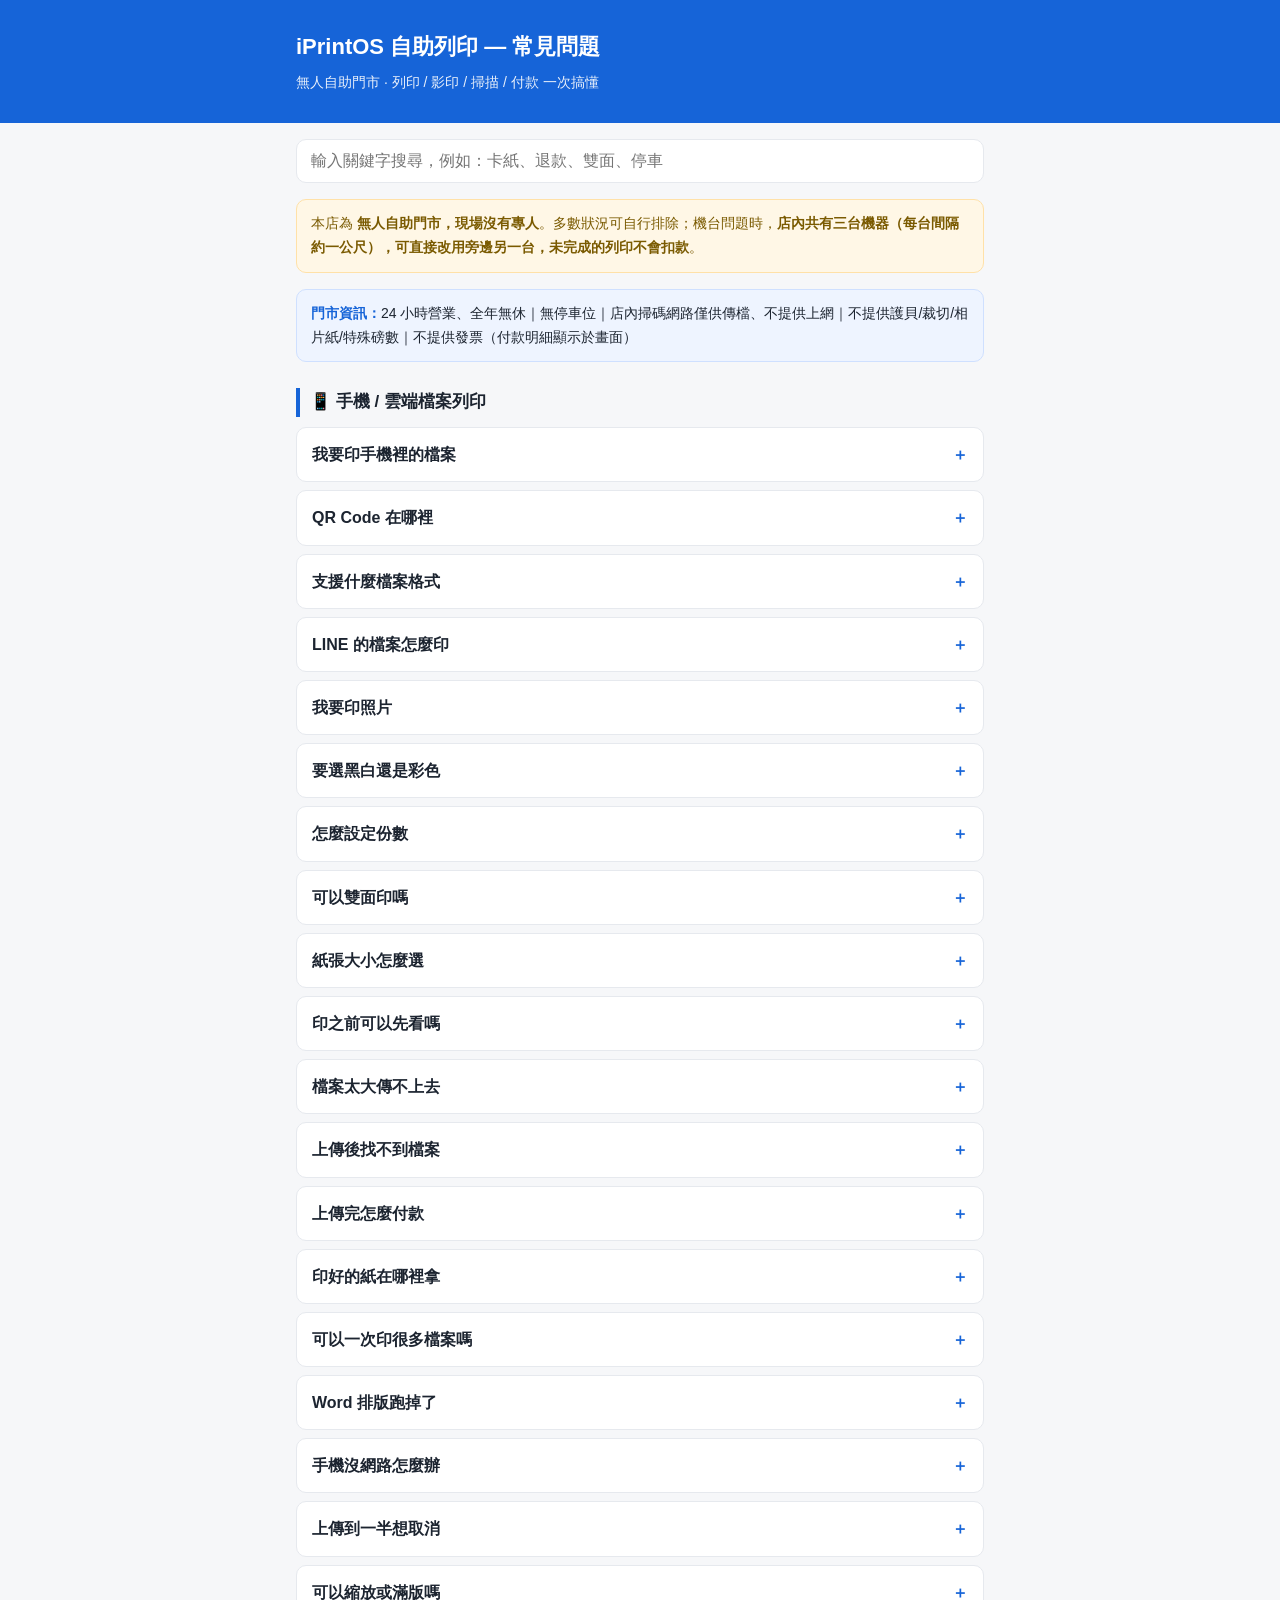
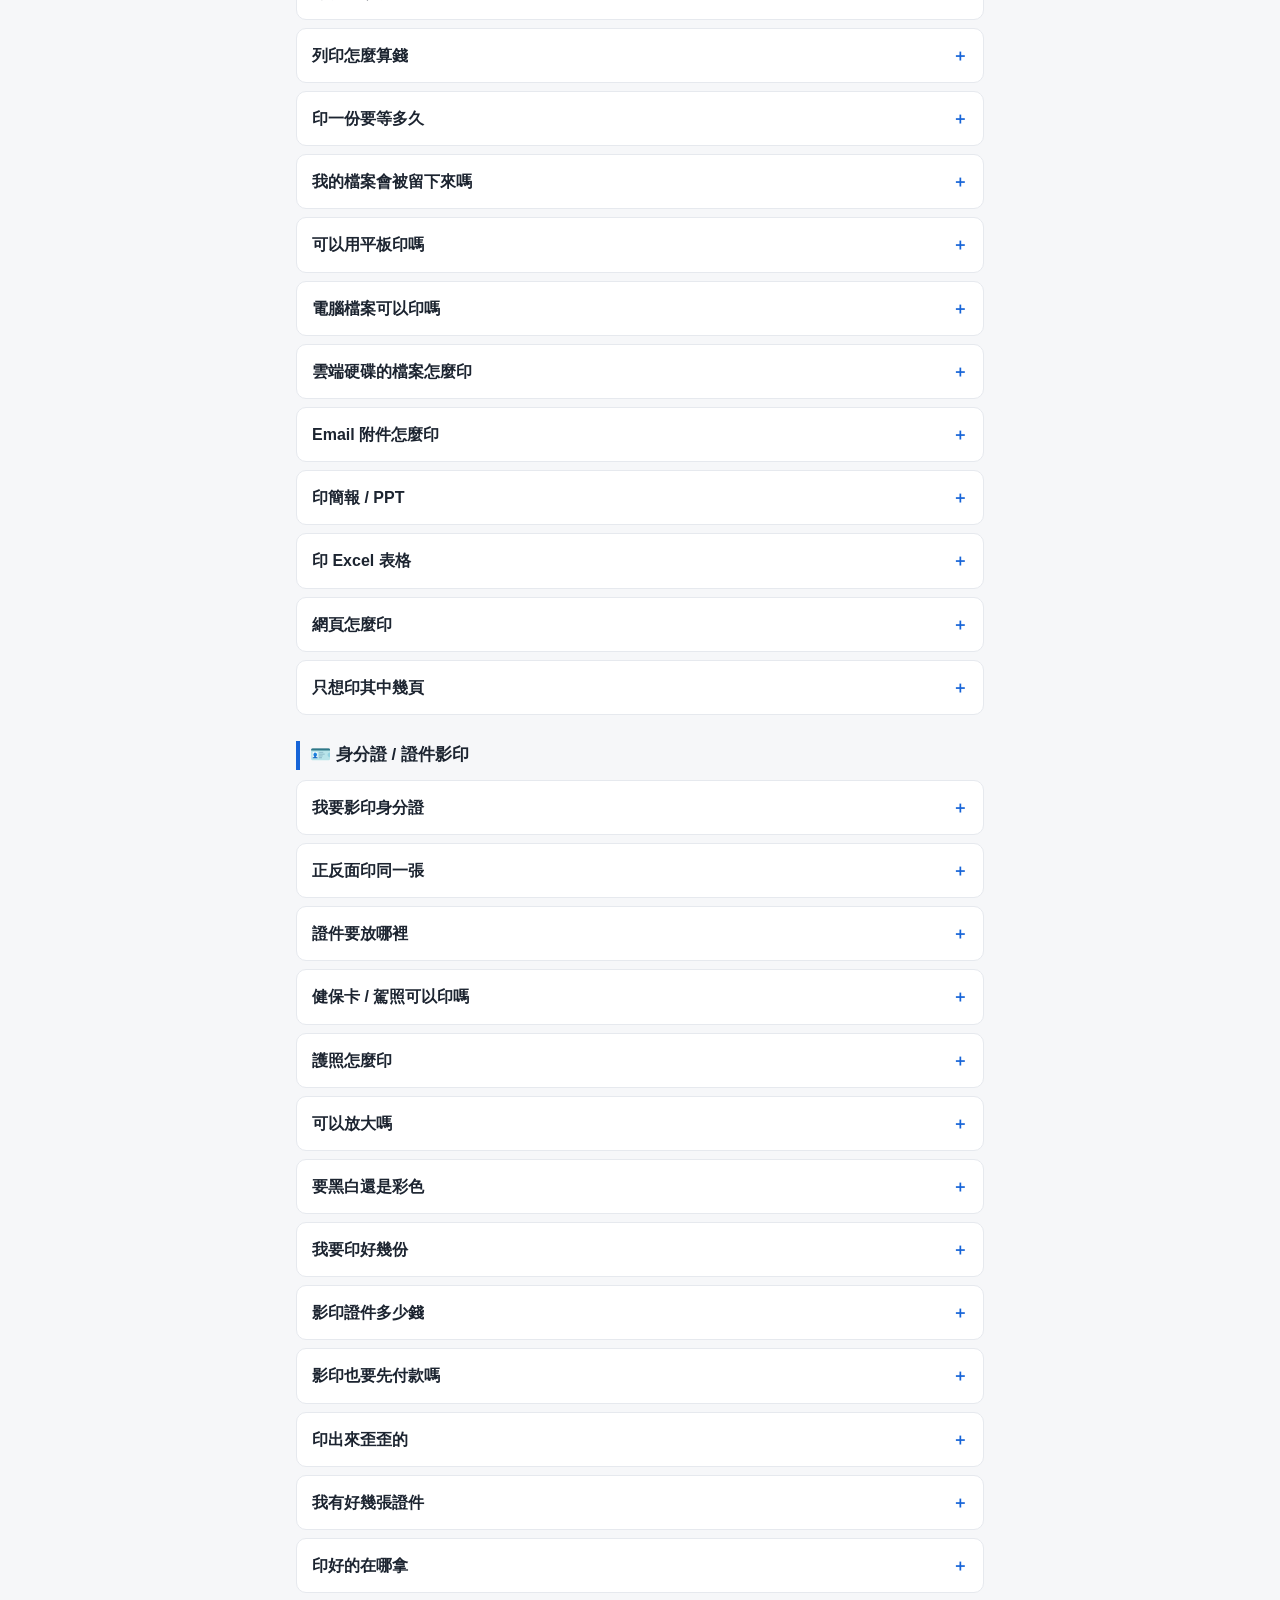
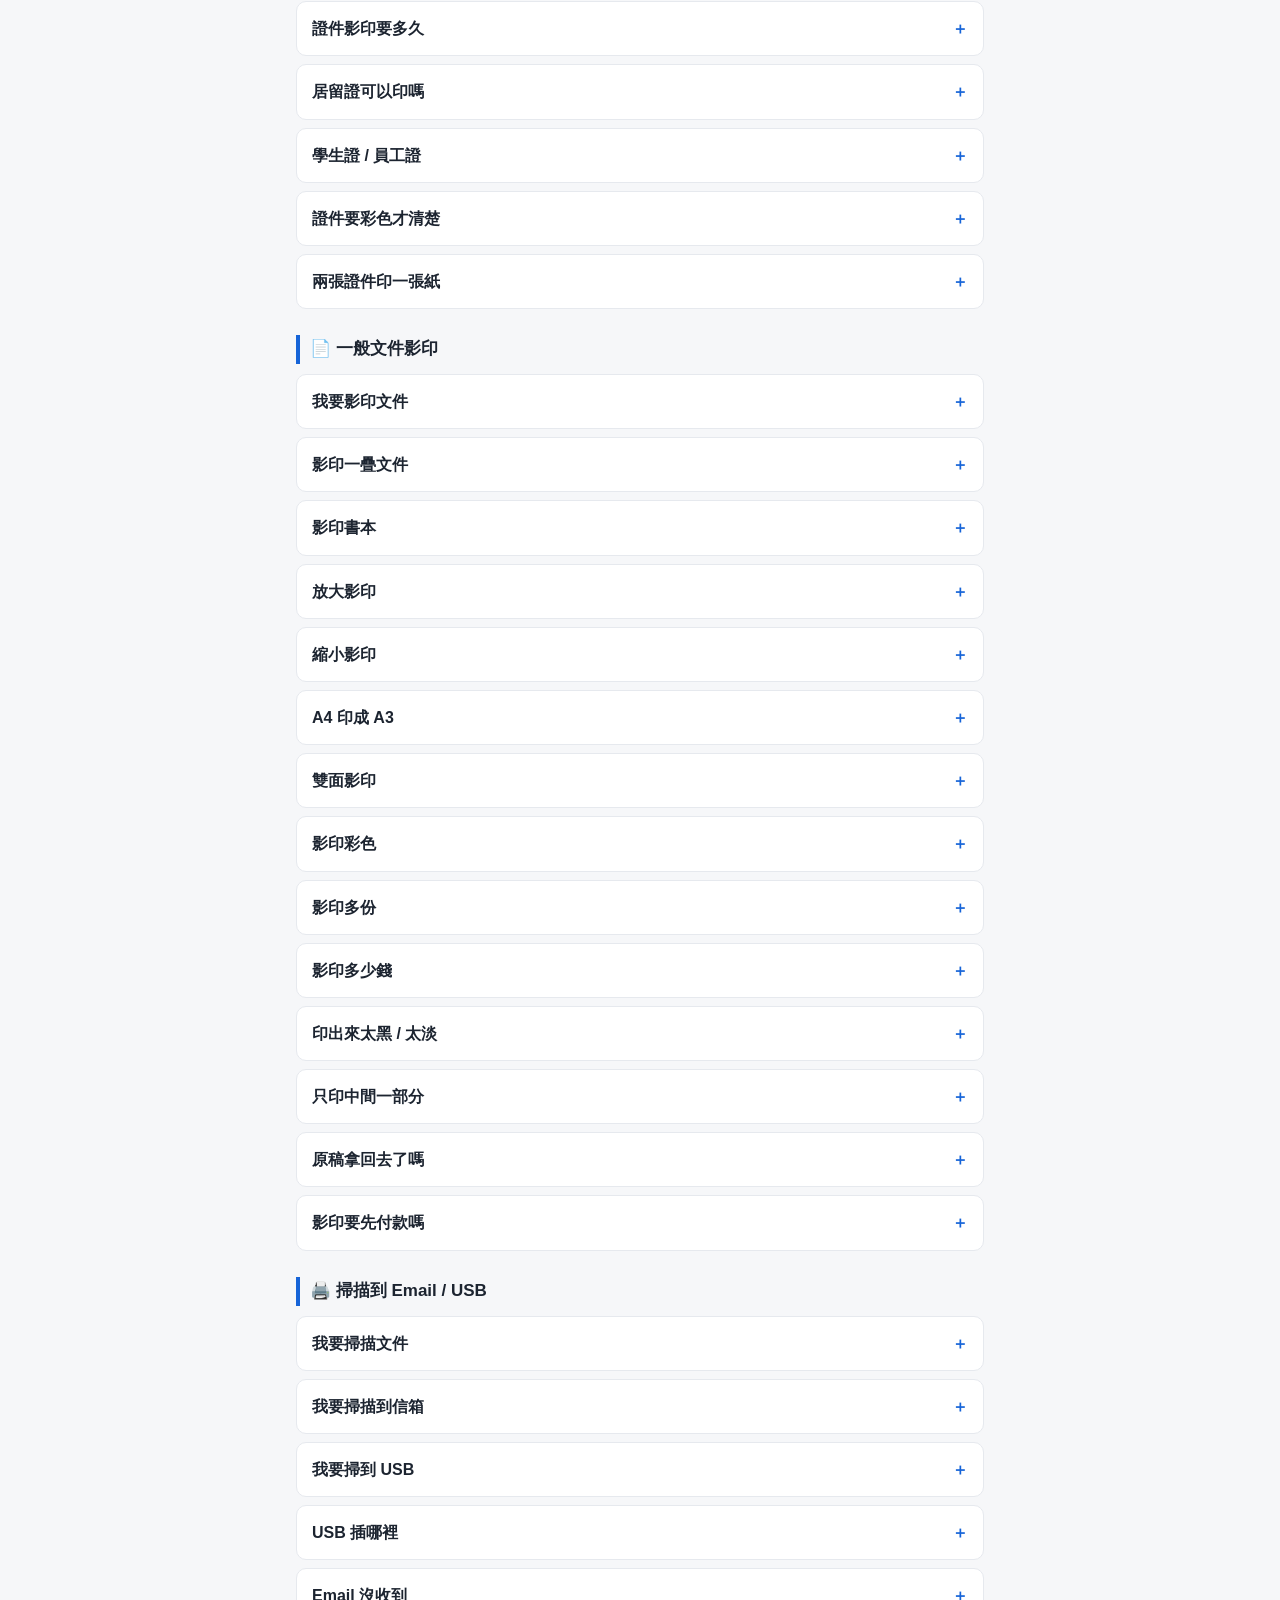
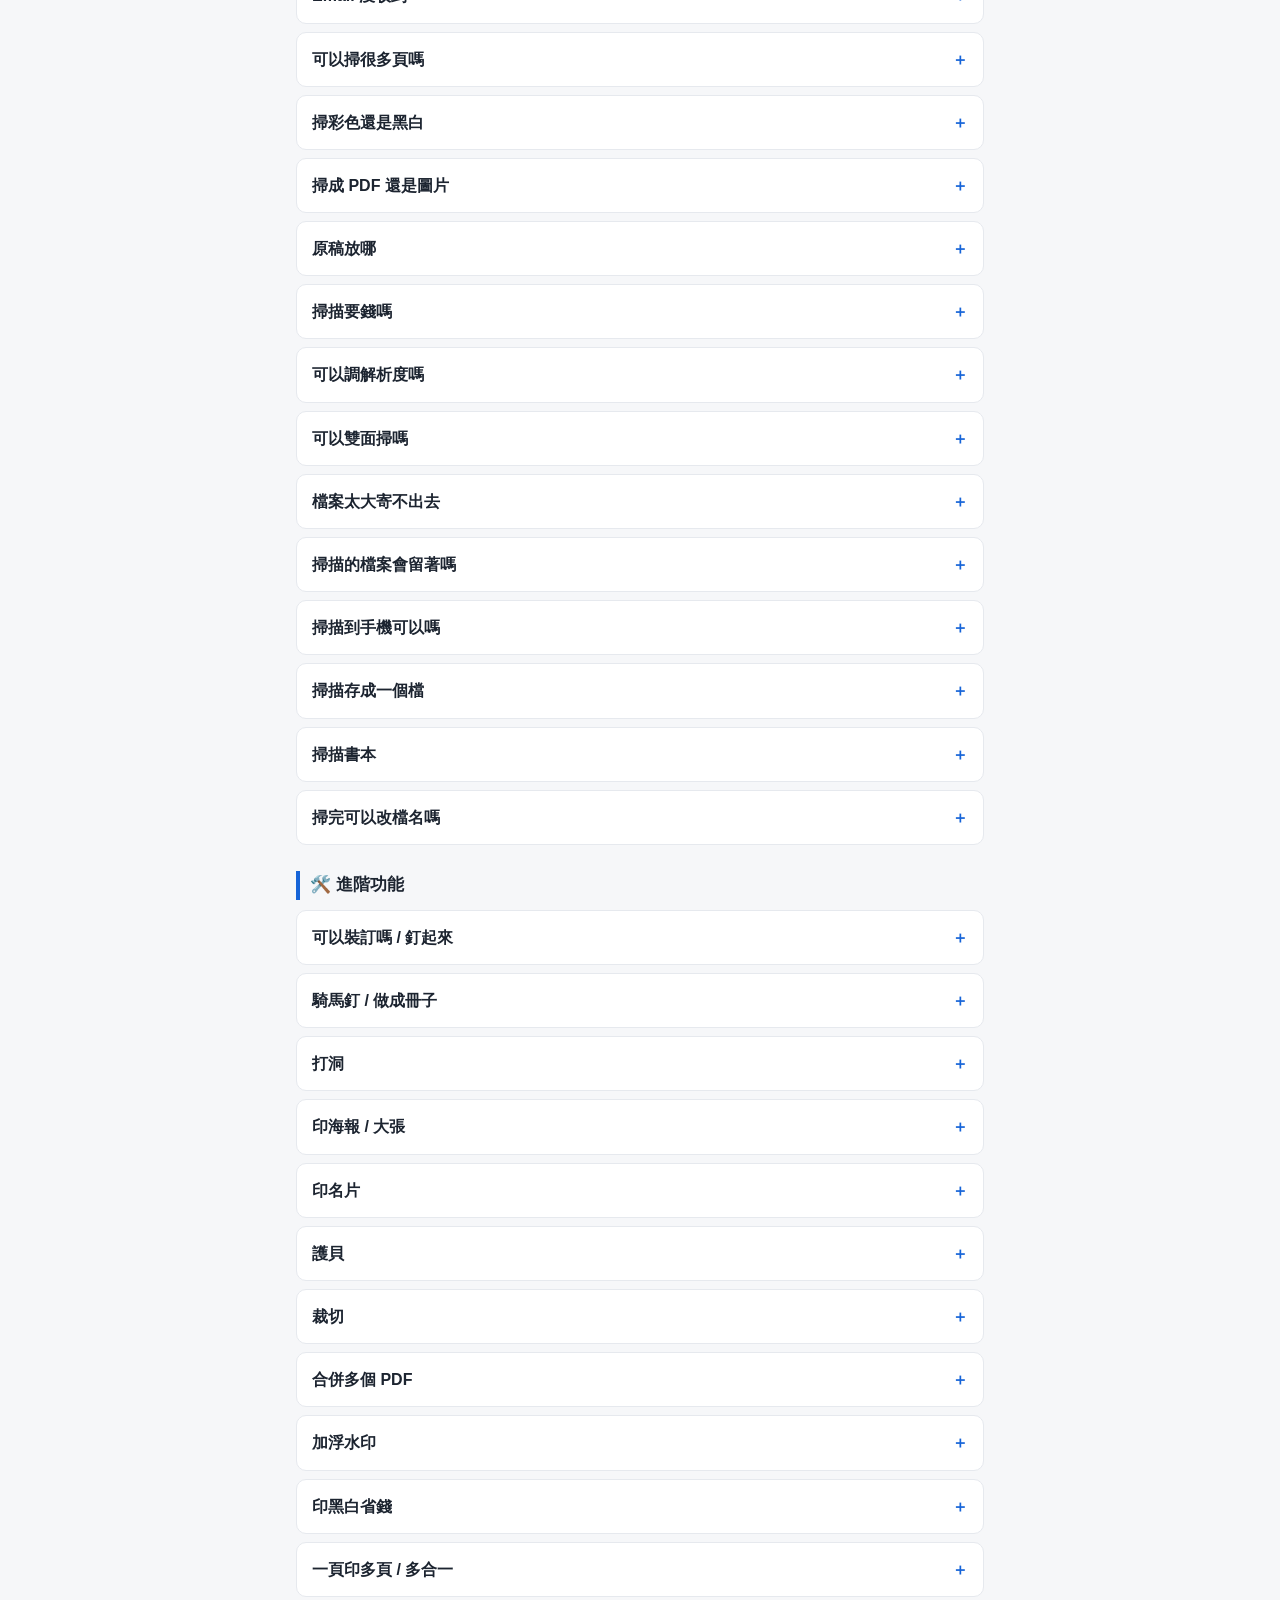
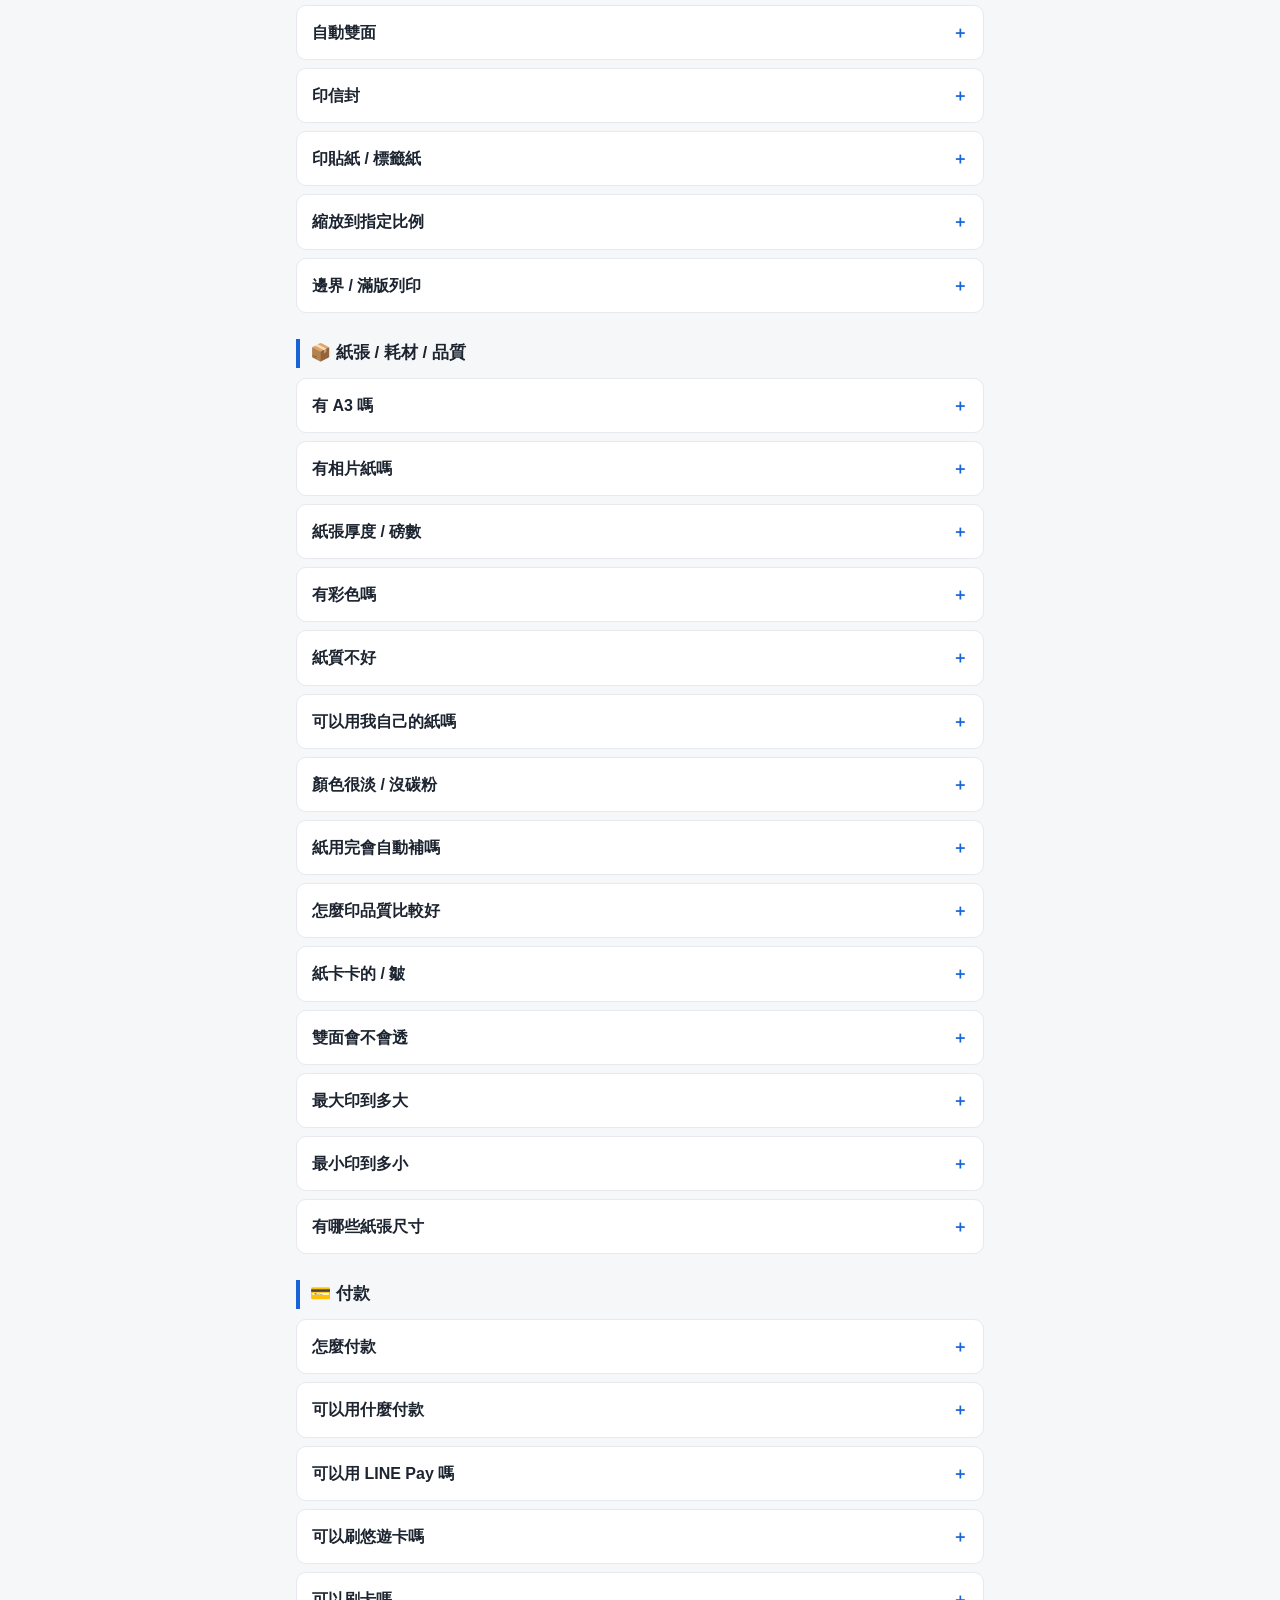
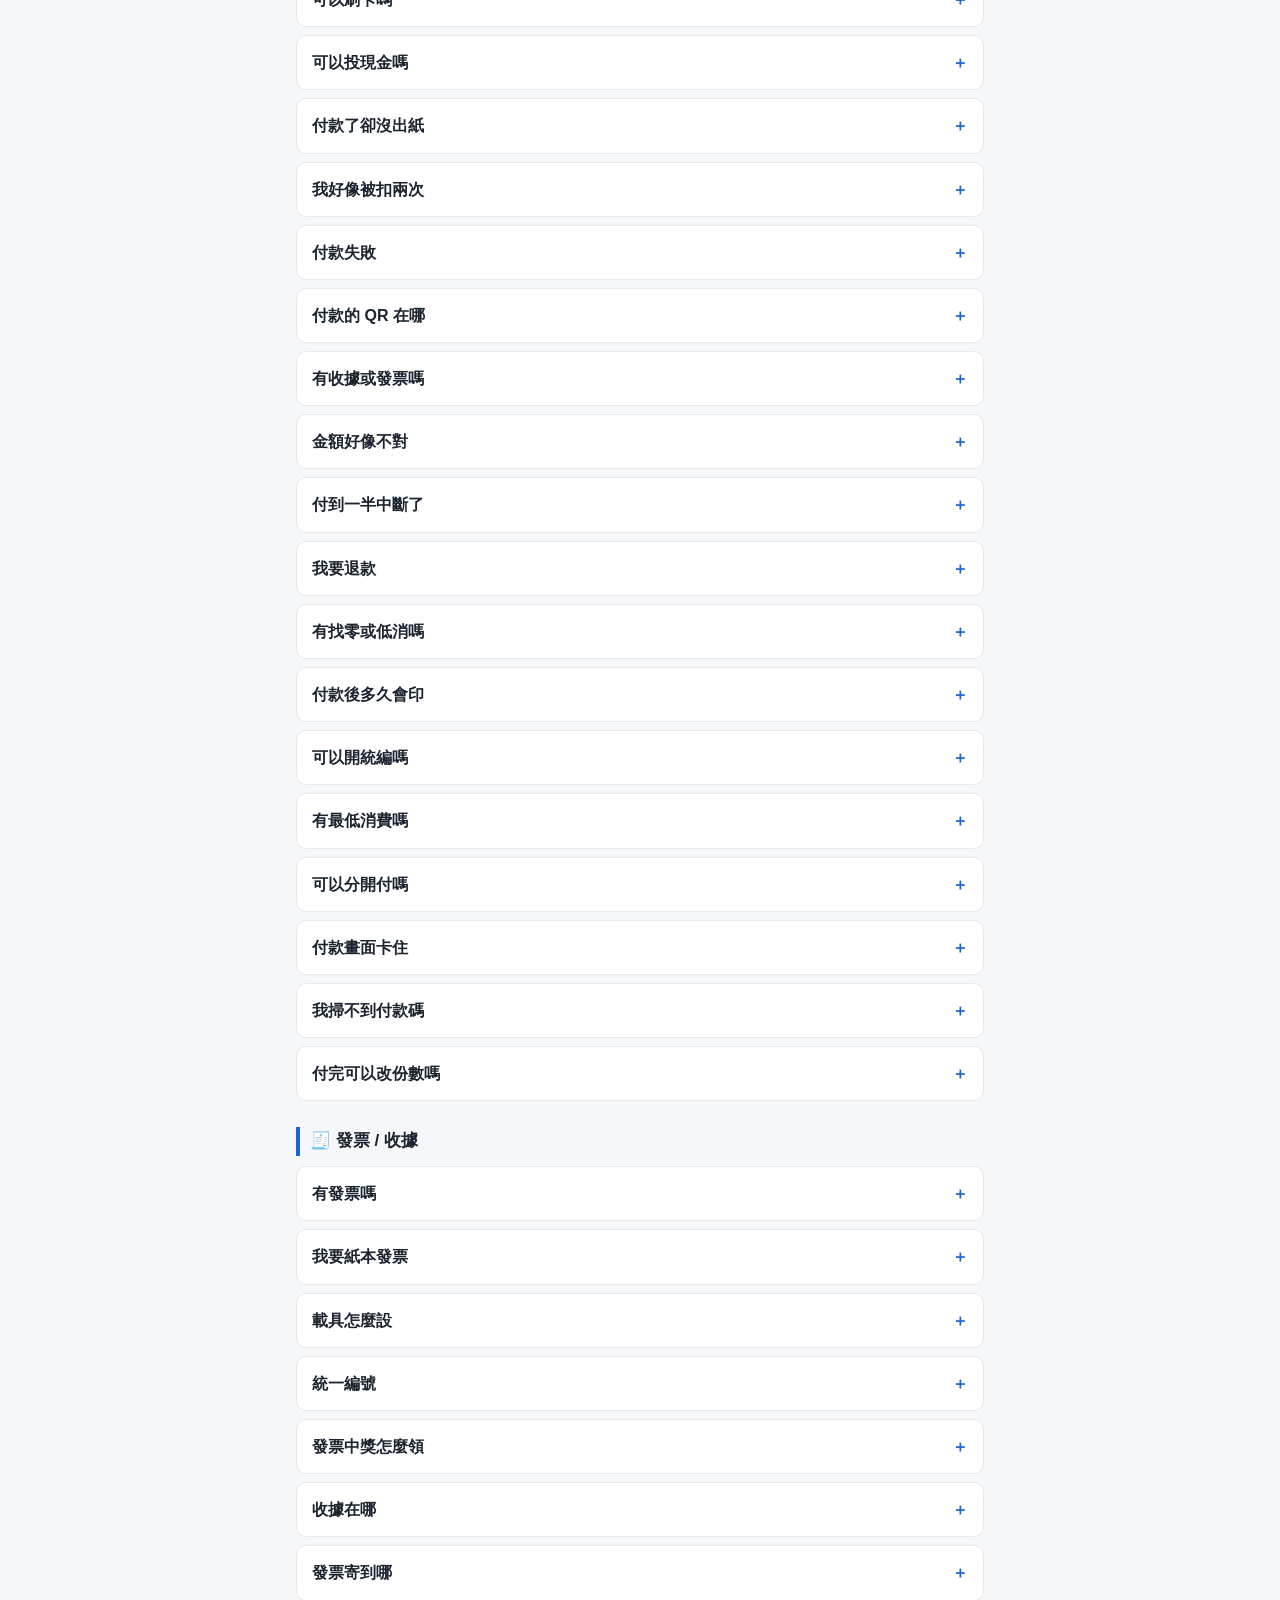
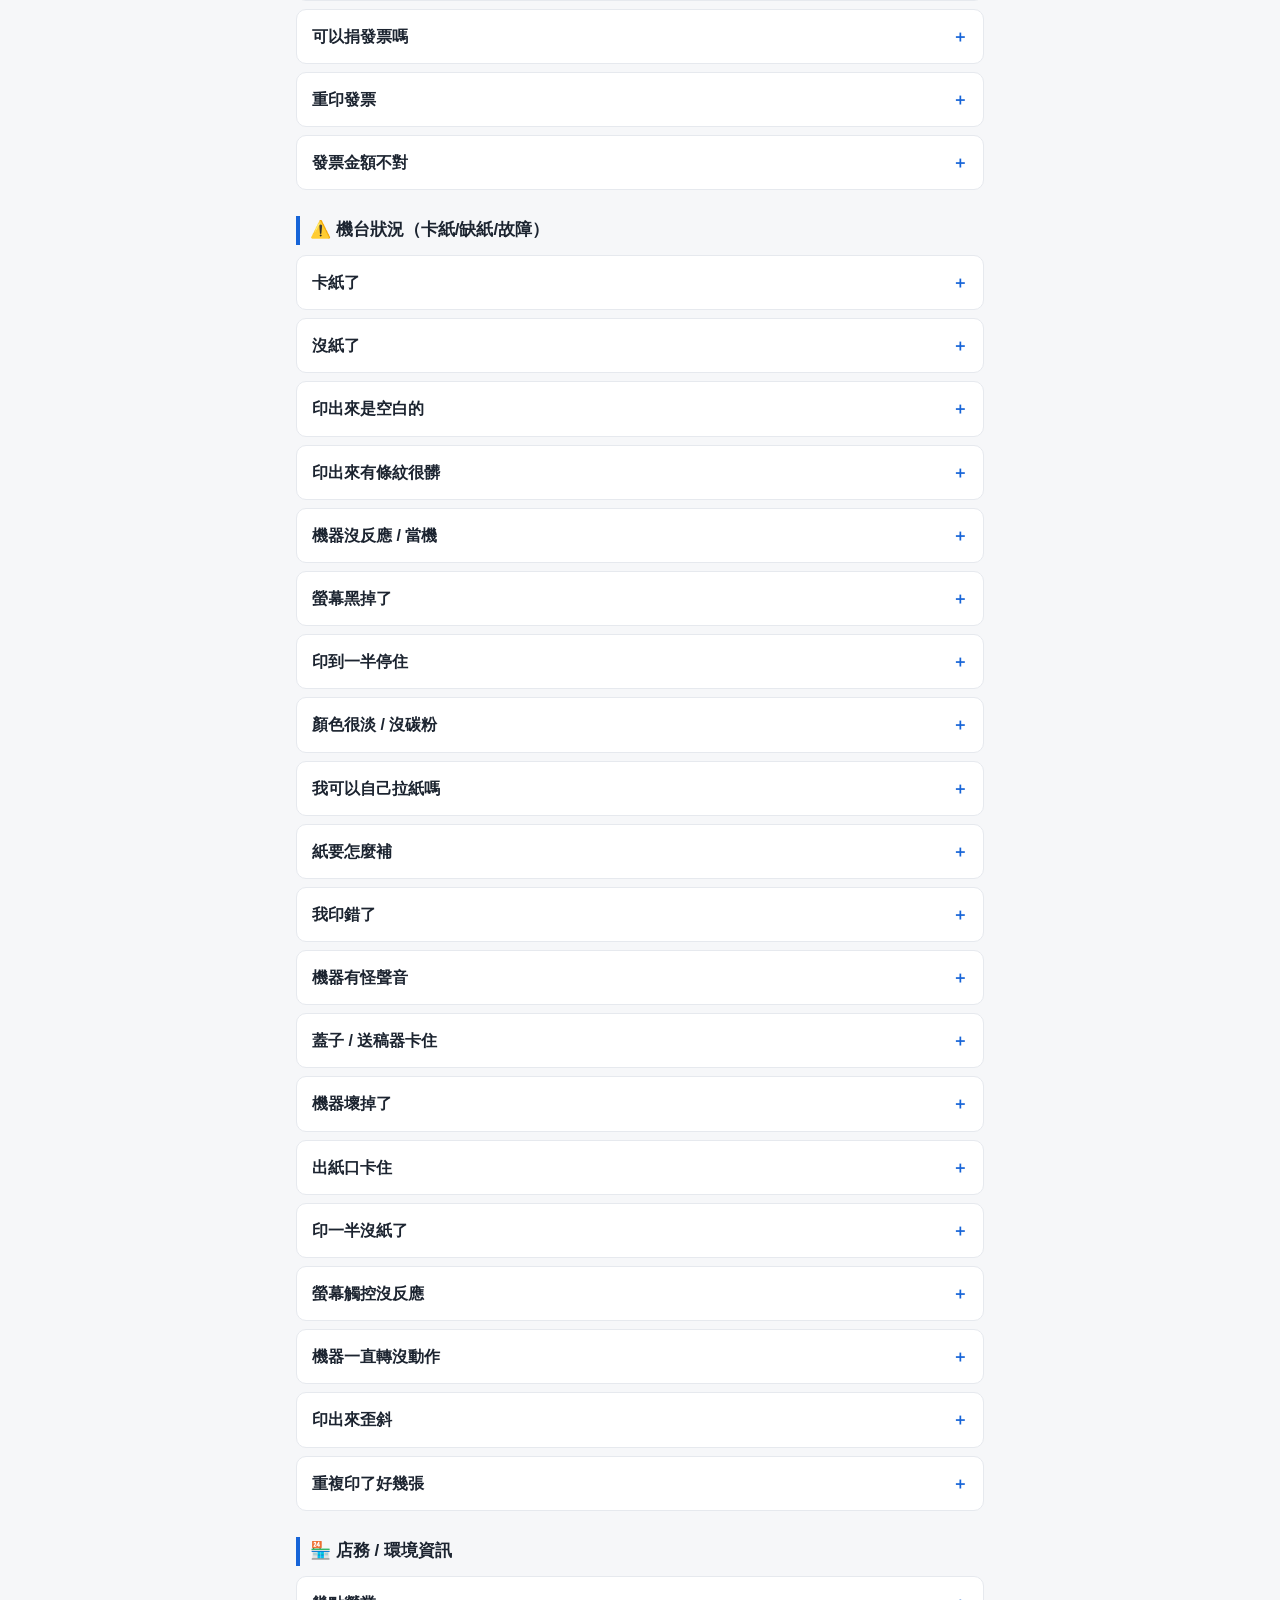
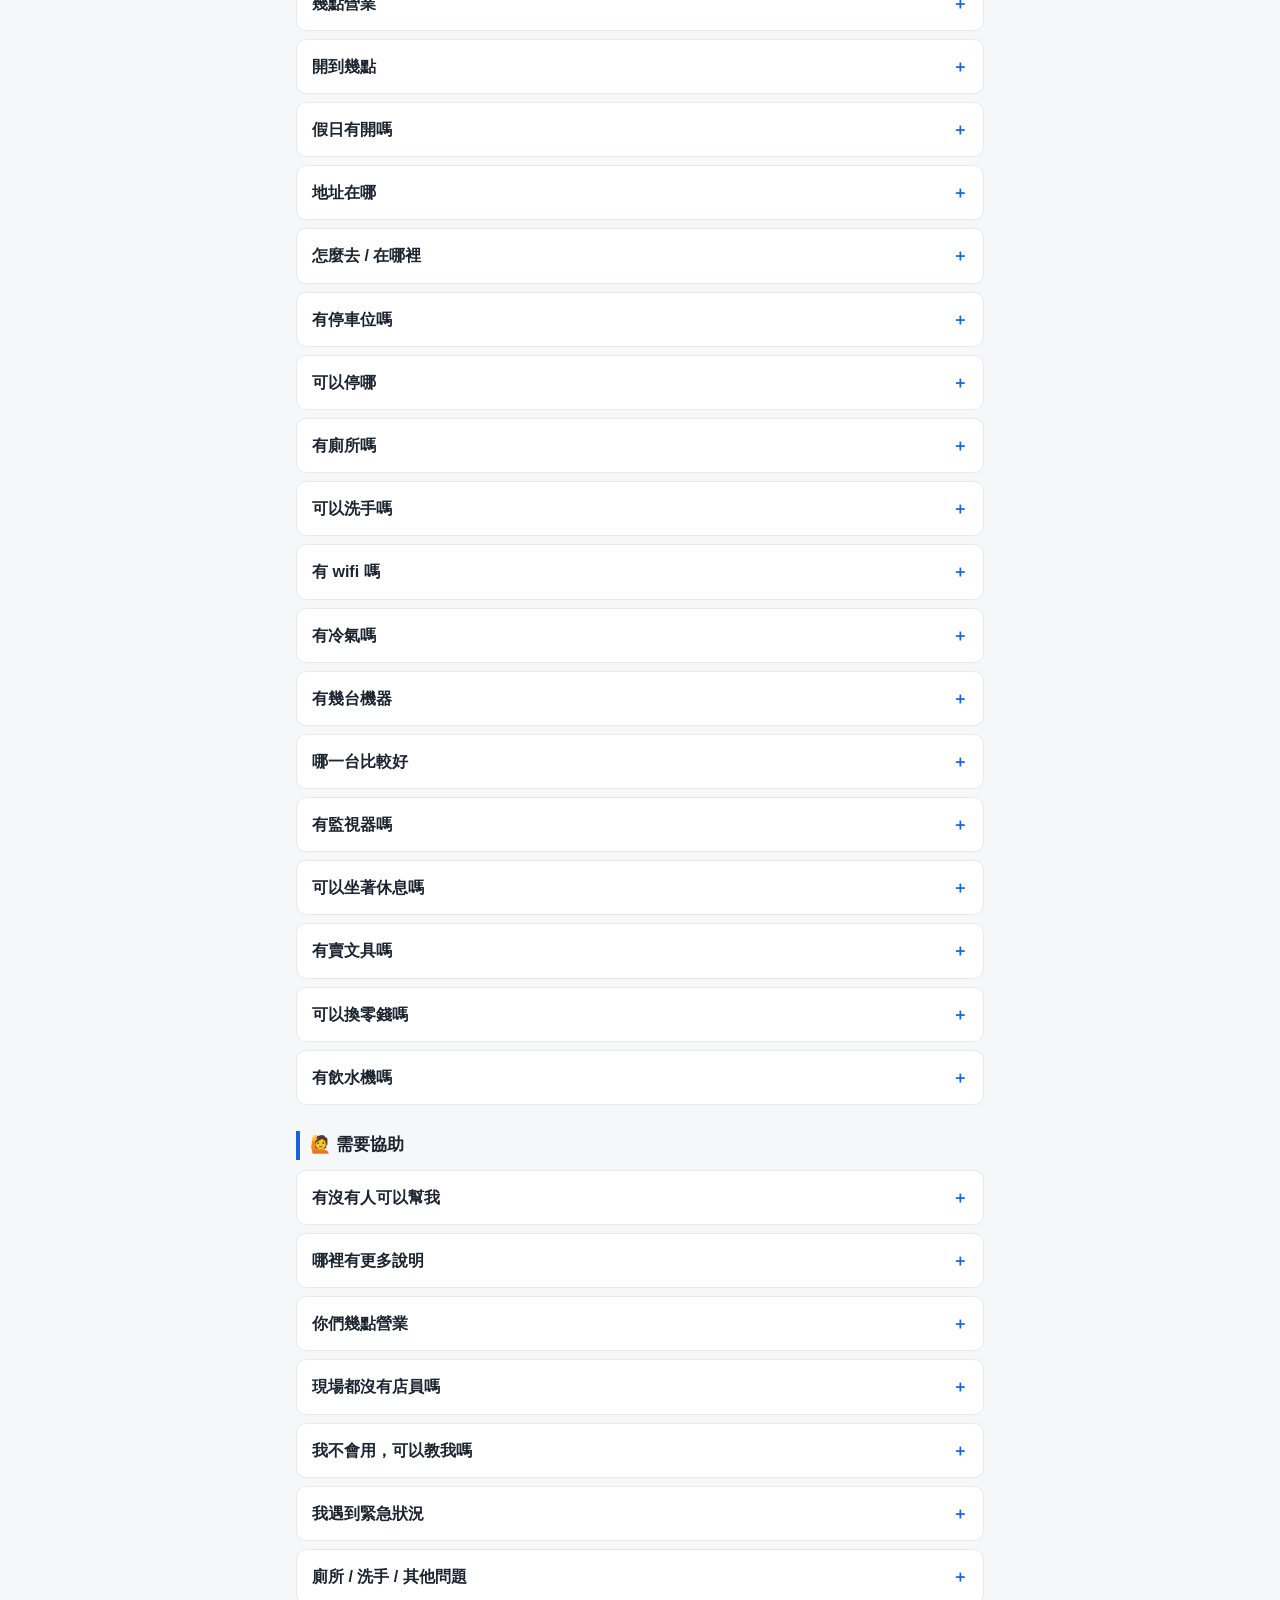
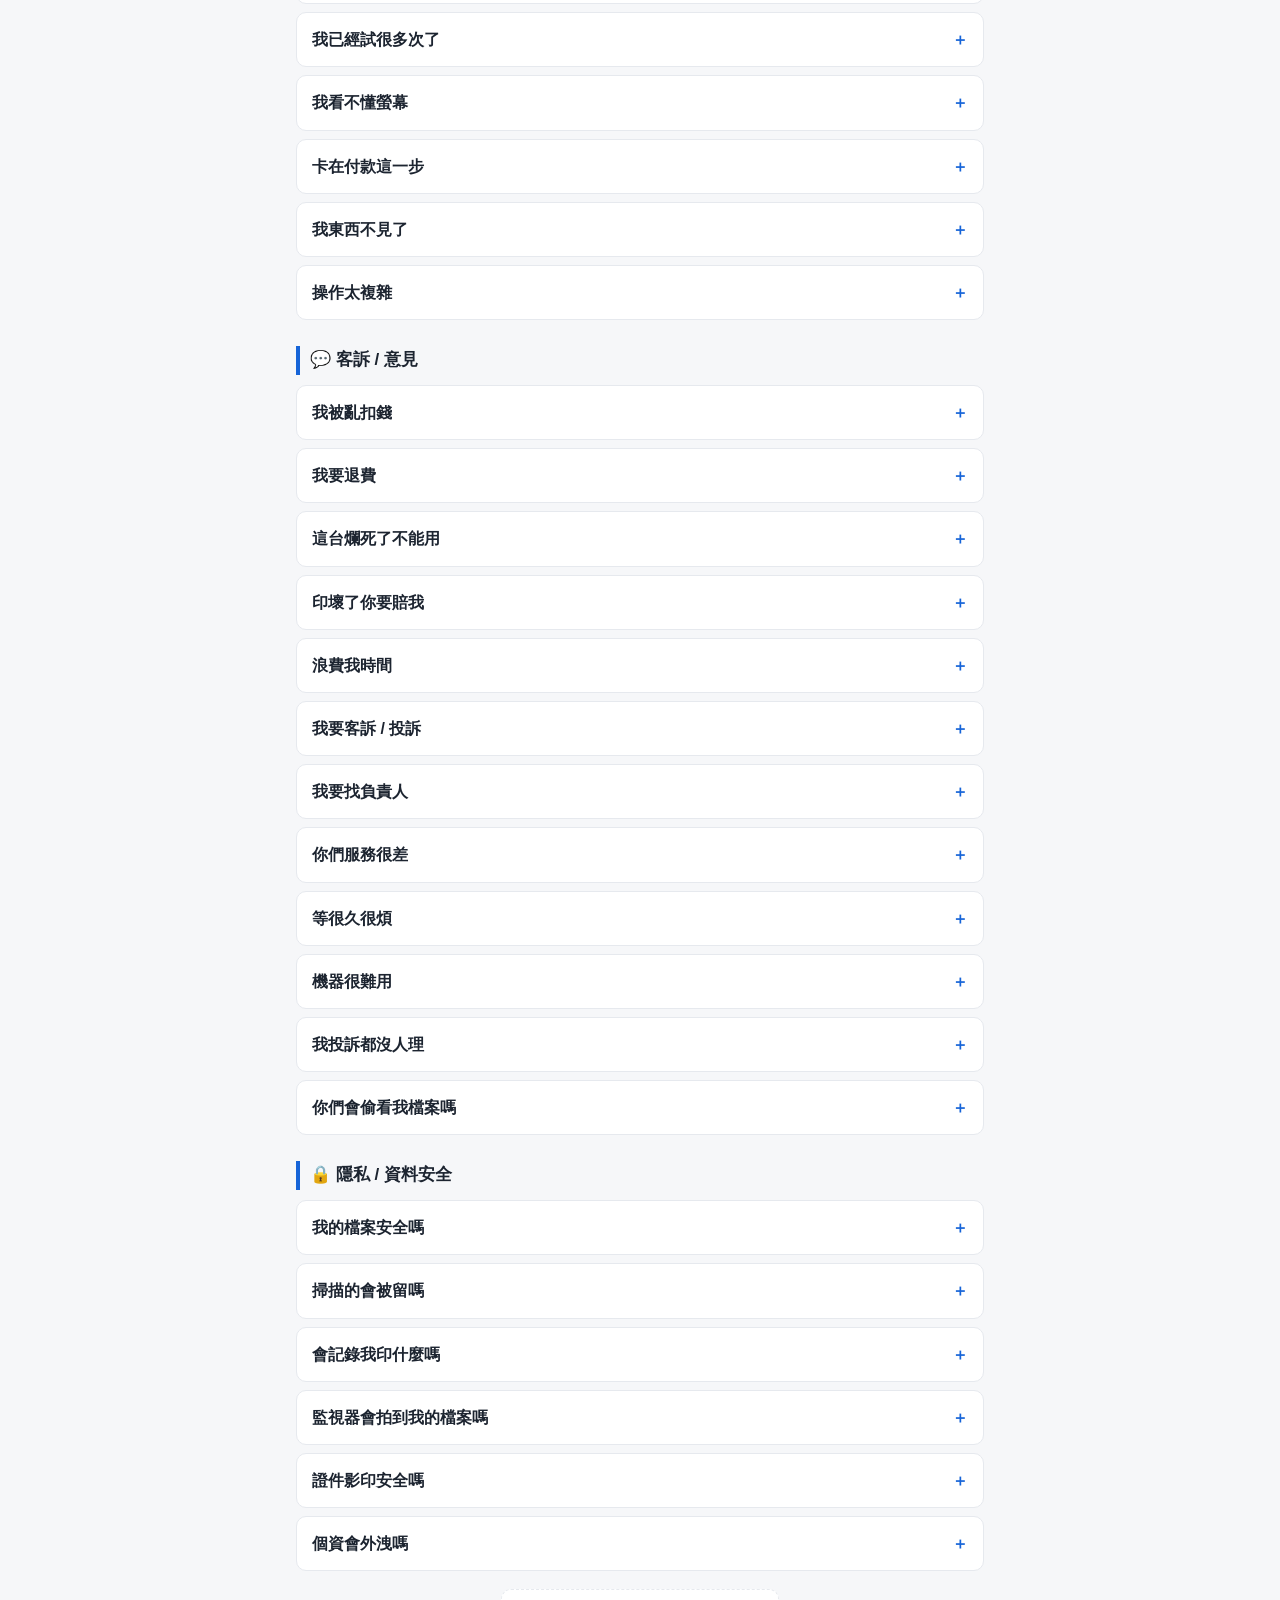
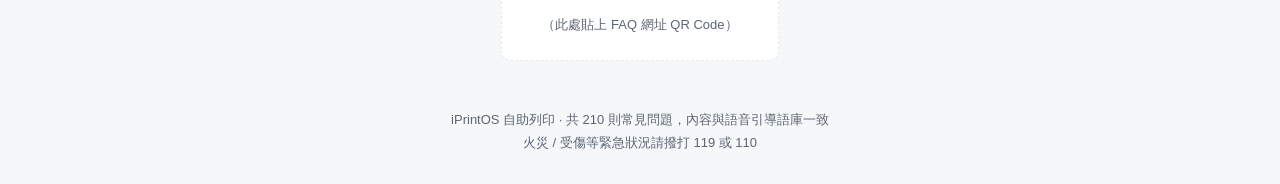
==== docs/faq.html @ fbb06ee3 "docs: 寫入確認門市事實 + 用230句語庫重生FAQ(210則) 確認事實寫入語庫並反映於FAQ： - 營業時間：24小時、全年無休 - 停車：無停車位 - 店內WiFi：掃碼僅供傳檔到事務機，" ====
<!DOCTYPE html>
<html lang="zh-Hant">
<head>
<meta charset="utf-8">
<meta name="viewport" content="width=device-width, initial-scale=1">
<title>iPrintOS 自助列印 常見問題 FAQ</title>
<style>
  :root{--bg:#f6f7f9;--card:#fff;--ink:#1c2430;--sub:#5b6675;--brand:#1664d8;--line:#e6e9ee}
  *{box-sizing:border-box}
  body{margin:0;font-family:-apple-system,"PingFang TC","Noto Sans TC","Microsoft JhengHei",sans-serif;background:var(--bg);color:var(--ink);line-height:1.7;-webkit-text-size-adjust:100%}
  header{background:var(--brand);color:#fff;padding:28px 20px}
  .wrap{max-width:720px;margin:0 auto;padding:0 16px}
  header h1{margin:0 0 6px;font-size:22px}
  header p{margin:0;opacity:.9;font-size:14px}
  .search{margin:16px 0 8px}
  .search input{width:100%;padding:12px 14px;border:1px solid var(--line);border-radius:10px;font-size:16px}
  .note{background:#fff7e6;border:1px solid #ffe1a8;border-radius:10px;padding:12px 14px;margin:16px 0;font-size:14px;color:#7a5a00}
  .facts{background:#eef4ff;border:1px solid #cfe0ff;border-radius:10px;padding:12px 14px;margin:12px 0;font-size:14px}
  .facts b{color:var(--brand)}
  h2{font-size:17px;margin:26px 0 10px;padding-left:10px;border-left:4px solid var(--brand)}
  details{background:var(--card);border:1px solid var(--line);border-radius:10px;margin:8px 0;overflow:hidden}
  summary{cursor:pointer;padding:13px 15px;font-weight:600;list-style:none;display:flex;justify-content:space-between;gap:10px}
  summary::-webkit-details-marker{display:none}
  summary::after{content:"＋";color:var(--brand);font-weight:700}
  details[open] summary::after{content:"－"}
  .ans{padding:0 15px 14px;color:var(--sub);font-size:15px}
  footer{color:var(--sub);font-size:13px;text-align:center;padding:30px 16px}
  .qr{text-align:center;margin:18px 0}
  .qr .box{display:inline-block;border:1px dashed var(--line);border-radius:10px;padding:24px 40px;color:var(--sub);font-size:13px;background:#fff}
  mark{background:#fff3b0}
</style>
</head>
<body>
<header><div class="wrap">
  <h1>iPrintOS 自助列印 — 常見問題</h1>
  <p>無人自助門市 · 列印 / 影印 / 掃描 / 付款 一次搞懂</p>
</div></header>

<div class="wrap">

  <div class="search"><input id="q" type="search" placeholder="輸入關鍵字搜尋，例如：卡紙、退款、雙面、停車" oninput="filterFAQ()"></div>

  <div class="note">本店為 <b>無人自助門市，現場沒有專人</b>。多數狀況可自行排除；機台問題時，<b>店內共有三台機器（每台間隔約一公尺），可直接改用旁邊另一台，未完成的列印不會扣款</b>。</div>

  <div class="facts">
    <b>門市資訊：</b>24 小時營業、全年無休｜無停車位｜店內掃碼網路僅供傳檔、不提供上網｜不提供護貝/裁切/相片紙/特殊磅數｜不提供發票（付款明細顯示於畫面）
  </div>

  <h2>📱 手機 / 雲端檔案列印</h2>
  <details><summary>我要印手機裡的檔案</summary><div class="ans">好的，請拿手機掃描機台上的 QR Code，就能上傳檔案列印。</div></details>
  <details><summary>QR Code 在哪裡</summary><div class="ans">QR Code 在機台螢幕或機身貼紙上，掃描後手機會打開上傳頁面。</div></details>
  <details><summary>支援什麼檔案格式</summary><div class="ans">支援 PDF、Word、以及 JPG、PNG 圖片，建議先轉成 PDF 最穩定。</div></details>
  <details><summary>LINE 的檔案怎麼印</summary><div class="ans">先在 LINE 把檔案存到手機，再掃 QR Code 從上傳頁選那個檔案。</div></details>
  <details><summary>我要印照片</summary><div class="ans">掃 QR Code 後選照片上傳，可以選彩色和尺寸再確認列印。</div></details>
  <details><summary>要選黑白還是彩色</summary><div class="ans">上傳後在手機頁面可切換黑白或彩色，彩色費用較高。</div></details>
  <details><summary>怎麼設定份數</summary><div class="ans">在手機預覽頁面可調整份數，確認後再付款。</div></details>
  <details><summary>可以雙面印嗎</summary><div class="ans">可以，在手機設定頁面選「雙面列印」即可。</div></details>
  <details><summary>紙張大小怎麼選</summary><div class="ans">可選 A4 或 A3，在手機頁面的紙張設定切換。</div></details>
  <details><summary>印之前可以先看嗎</summary><div class="ans">可以，付款前手機會顯示預覽，確認沒問題再付款。</div></details>
  <details><summary>檔案太大傳不上去</summary><div class="ans">檔案較大請稍等上傳完成，或先壓縮、分次上傳。</div></details>
  <details><summary>上傳後找不到檔案</summary><div class="ans">請確認上傳完成的提示，沒有的話重新掃 QR Code 再上傳一次。</div></details>
  <details><summary>上傳完怎麼付款</summary><div class="ans">確認預覽後點付款，依畫面用電子支付或掃碼完成即可。</div></details>
  <details><summary>印好的紙在哪裡拿</summary><div class="ans">付款完成後紙張會從出紙匣送出，請到出紙口拿取。</div></details>
  <details><summary>可以一次印很多檔案嗎</summary><div class="ans">可以，上傳頁面能加入多個檔案，會一起計算份數與價格。</div></details>
  <details><summary>Word 排版跑掉了</summary><div class="ans">Word 轉檔有時會位移，建議先轉成 PDF 再上傳最準確。</div></details>
  <details><summary>手機沒網路怎麼辦</summary><div class="ans">掃機台 QR Code 上傳檔案時會自動連線傳檔，不需另外上網；其他用途請用手機行動網路。</div></details>
  <details><summary>上傳到一半想取消</summary><div class="ans">直接關閉手機頁面即可取消，未付款不會列印也不會收費。</div></details>
  <details><summary>可以縮放或滿版嗎</summary><div class="ans">在手機設定可選縮放或滿版列印，預覽會即時更新。</div></details>
  <details><summary>列印怎麼算錢</summary><div class="ans">系統會依頁數、黑白或彩色、紙張大小自動計價，付款前會顯示金額。</div></details>
  <details><summary>印一份要等多久</summary><div class="ans">付款後通常幾秒到十幾秒就會出紙，份數多會久一點。</div></details>
  <details><summary>我的檔案會被留下來嗎</summary><div class="ans">您的檔案只暫存在店內主機處理，列印後會自動清除，不會上傳雲端。</div></details>
  <details><summary>可以用平板印嗎</summary><div class="ans">可以，平板一樣掃 QR Code 上傳即可。</div></details>
  <details><summary>電腦檔案可以印嗎</summary><div class="ans">可以，把檔案傳到手機或用手機開雲端，再掃 QR Code 上傳。</div></details>
  <details><summary>雲端硬碟的檔案怎麼印</summary><div class="ans">先在手機開啟雲端把檔案下載，再掃 QR Code 上傳。</div></details>
  <details><summary>Email 附件怎麼印</summary><div class="ans">在手機把附件存下來，再掃 QR Code 從上傳頁選它。</div></details>
  <details><summary>印簡報 / PPT</summary><div class="ans">支援，建議先轉成 PDF 再上傳，排版最穩。</div></details>
  <details><summary>印 Excel 表格</summary><div class="ans">可以，建議先轉 PDF 並確認列印範圍再上傳。</div></details>
  <details><summary>網頁怎麼印</summary><div class="ans">在手機把網頁存成 PDF，再掃 QR Code 上傳。</div></details>
  <details><summary>只想印其中幾頁</summary><div class="ans">在手機預覽頁可選列印頁數範圍，再確認付款。</div></details>
  <h2>🪪 身分證 / 證件影印</h2>
  <details><summary>我要影印身分證</summary><div class="ans">請把證件放在玻璃面板上，蓋上蓋子，依畫面操作影印。</div></details>
  <details><summary>正反面印同一張</summary><div class="ans">可選「證件影印」模式，會把正反面合印在同一張紙上。</div></details>
  <details><summary>證件要放哪裡</summary><div class="ans">放在玻璃面板左上角對齊標示線，印好再翻面印背面。</div></details>
  <details><summary>健保卡 / 駕照可以印嗎</summary><div class="ans">可以，健保卡、駕照都用同樣的證件影印方式。</div></details>
  <details><summary>護照怎麼印</summary><div class="ans">護照翻到資料頁，平放在玻璃面板上影印即可。</div></details>
  <details><summary>可以放大嗎</summary><div class="ans">可以，在畫面選放大或縮小比例後再影印。</div></details>
  <details><summary>要黑白還是彩色</summary><div class="ans">證件可選黑白或彩色，彩色費用較高。</div></details>
  <details><summary>我要印好幾份</summary><div class="ans">在畫面設定份數後再確認影印。</div></details>
  <details><summary>影印證件多少錢</summary><div class="ans">系統會依黑白彩色與份數計價，畫面會顯示金額。</div></details>
  <details><summary>影印也要先付款嗎</summary><div class="ans">是的，系統會先預覽報價，付款後才印出。</div></details>
  <details><summary>印出來歪歪的</summary><div class="ans">請把證件對齊玻璃面板角落的標示線，再重印一次。</div></details>
  <details><summary>我有好幾張證件</summary><div class="ans">可以一張一張放上去分別影印，或用證件影印模式逐張處理。</div></details>
  <details><summary>印好的在哪拿</summary><div class="ans">付款完成後請到機台出紙口拿取。</div></details>
  <details><summary>證件影印要多久</summary><div class="ans">通常幾秒就會出紙。</div></details>
  <details><summary>居留證可以印嗎</summary><div class="ans">可以，居留證用證件影印方式操作即可。</div></details>
  <details><summary>學生證 / 員工證</summary><div class="ans">可以，一樣用證件影印模式操作。</div></details>
  <details><summary>證件要彩色才清楚</summary><div class="ans">建議選彩色，畫面可切換，彩色費用較高。</div></details>
  <details><summary>兩張證件印一張紙</summary><div class="ans">用證件影印模式可把正反或兩張併在同一張。</div></details>
  <h2>📄 一般文件影印</h2>
  <details><summary>我要影印文件</summary><div class="ans">請把文件放上玻璃面板或送稿器，依畫面選影印。</div></details>
  <details><summary>影印一疊文件</summary><div class="ans">用上方送稿器一次放多張，依畫面開始影印。</div></details>
  <details><summary>影印書本</summary><div class="ans">把書翻開壓在玻璃面板上，輕壓蓋子再影印。</div></details>
  <details><summary>放大影印</summary><div class="ans">在畫面選放大比例後影印。</div></details>
  <details><summary>縮小影印</summary><div class="ans">在畫面選縮小比例後影印。</div></details>
  <details><summary>A4 印成 A3</summary><div class="ans">在畫面選放大到 A3 即可。</div></details>
  <details><summary>雙面影印</summary><div class="ans">用送稿器並在畫面選雙面影印。</div></details>
  <details><summary>影印彩色</summary><div class="ans">在畫面選彩色，彩色費用較高。</div></details>
  <details><summary>影印多份</summary><div class="ans">在畫面設定份數後確認。</div></details>
  <details><summary>影印多少錢</summary><div class="ans">依黑白彩色、紙張與份數計價，畫面會顯示金額。</div></details>
  <details><summary>印出來太黑 / 太淡</summary><div class="ans">在畫面調整濃淡後重印。</div></details>
  <details><summary>只印中間一部分</summary><div class="ans">可放大該區域或調整擺放位置再影印。</div></details>
  <details><summary>原稿拿回去了嗎</summary><div class="ans">影印後請記得從玻璃面板或送稿器取回原稿。</div></details>
  <details><summary>影印要先付款嗎</summary><div class="ans">是的，畫面會先報價，付款後印出。</div></details>
  <h2>🖨️ 掃描到 Email / USB</h2>
  <details><summary>我要掃描文件</summary><div class="ans">請把文件放上玻璃面板或送稿器，在畫面選掃描方式。</div></details>
  <details><summary>我要掃描到信箱</summary><div class="ans">選「掃描到 Email」，輸入您的信箱，掃描後檔案會寄過去。</div></details>
  <details><summary>我要掃到 USB</summary><div class="ans">選「掃描到 USB」，把隨身碟插進機台插槽再開始掃描。</div></details>
  <details><summary>USB 插哪裡</summary><div class="ans">USB 插槽在機台前方面板上，插好畫面會顯示已偵測。</div></details>
  <details><summary>Email 沒收到</summary><div class="ans">請確認信箱輸入正確並查看垃圾信件匣，必要時重新掃描寄送。</div></details>
  <details><summary>可以掃很多頁嗎</summary><div class="ans">可以，用上方送稿器一次放多張，會合成一個檔案。</div></details>
  <details><summary>掃彩色還是黑白</summary><div class="ans">可在畫面選彩色或黑白掃描。</div></details>
  <details><summary>掃成 PDF 還是圖片</summary><div class="ans">可選 PDF 或 JPG，多頁文件建議選 PDF。</div></details>
  <details><summary>原稿放哪</summary><div class="ans">單張放玻璃面板，多張放上方送稿器。</div></details>
  <details><summary>掃描要錢嗎</summary><div class="ans">掃描費用依機台設定，畫面會顯示是否收費與金額。</div></details>
  <details><summary>可以調解析度嗎</summary><div class="ans">可以，在畫面選解析度，越高檔案越大。</div></details>
  <details><summary>可以雙面掃嗎</summary><div class="ans">可以，用送稿器並在畫面選雙面掃描。</div></details>
  <details><summary>檔案太大寄不出去</summary><div class="ans">請降低解析度或分次掃描，檔案會比較小。</div></details>
  <details><summary>掃描的檔案會留著嗎</summary><div class="ans">掃描檔只暫存於店內主機，完成寄送或存檔後即清除，不上雲。</div></details>
  <details><summary>掃描到手機可以嗎</summary><div class="ans">可選掃描到 Email，再用手機收信即可。</div></details>
  <details><summary>掃描存成一個檔</summary><div class="ans">多頁用送稿器會合成一個 PDF。</div></details>
  <details><summary>掃描書本</summary><div class="ans">把書翻開壓在玻璃面板上逐頁掃描。</div></details>
  <details><summary>掃完可以改檔名嗎</summary><div class="ans">可在寄送前依畫面設定檔名或主旨。</div></details>
  <h2>🛠️ 進階功能</h2>
  <details><summary>可以裝訂嗎 / 釘起來</summary><div class="ans">是否提供裝訂以機台功能與畫面為準，請依畫面選擇。</div></details>
  <details><summary>騎馬釘 / 做成冊子</summary><div class="ans">是否支援小冊子列印以畫面顯示為準。</div></details>
  <details><summary>打洞</summary><div class="ans">是否提供打洞以機台設定為準，請看畫面選項。</div></details>
  <details><summary>印海報 / 大張</summary><div class="ans">可選 A3 大尺寸列印，依畫面設定。</div></details>
  <details><summary>印名片</summary><div class="ans">可上傳名片檔列印，建議用 PDF 並設定尺寸。</div></details>
  <details><summary>護貝</summary><div class="ans">不好意思，本店目前<mark>不提供</mark>護貝服務。</div></details>
  <details><summary>裁切</summary><div class="ans">不好意思，本店目前<mark>不提供</mark>裁切服務。</div></details>
  <details><summary>合併多個 PDF</summary><div class="ans">上傳頁面可加入多個檔案一起列印。</div></details>
  <details><summary>加浮水印</summary><div class="ans">系統<mark>不提供</mark>浮水印，建議在原檔處理好再上傳。</div></details>
  <details><summary>印黑白省錢</summary><div class="ans">在設定選黑白即可，費用較彩色低。</div></details>
  <details><summary>一頁印多頁 / 多合一</summary><div class="ans">部分機型支援多合一，請看畫面設定。</div></details>
  <details><summary>自動雙面</summary><div class="ans">在設定選雙面列印即可。</div></details>
  <details><summary>印信封</summary><div class="ans">一般機台不支援信封，建議改印標籤再貼上。</div></details>
  <details><summary>印貼紙 / 標籤紙</summary><div class="ans">不好意思，本店目前<mark>不提供</mark>特殊紙材。</div></details>
  <details><summary>縮放到指定比例</summary><div class="ans">在設定輸入縮放比例，預覽會更新。</div></details>
  <details><summary>邊界 / 滿版列印</summary><div class="ans">在設定選滿版或保留邊界。</div></details>
  <h2>📦 紙張 / 耗材 / 品質</h2>
  <details><summary>有 A3 嗎</summary><div class="ans">有，列印或影印時在畫面選 A3。</div></details>
  <details><summary>有相片紙嗎</summary><div class="ans">不好意思，本店目前<mark>不提供</mark>相片紙。</div></details>
  <details><summary>紙張厚度 / 磅數</summary><div class="ans">本店使用一般影印紙，目前<mark>不提供</mark>特殊磅數。</div></details>
  <details><summary>有彩色嗎</summary><div class="ans">有，列印影印都可選彩色，費用較高。</div></details>
  <details><summary>紙質不好</summary><div class="ans">若對紙質有疑問，可<mark>改用旁邊另一台</mark>機器試印。</div></details>
  <details><summary>可以用我自己的紙嗎</summary><div class="ans">不好意思，機台使用內建紙張，無法放自備紙張。</div></details>
  <details><summary>顏色很淡 / 沒碳粉</summary><div class="ans">若列印偏淡，建議<mark>改用旁邊另一台</mark>機器。</div></details>
  <details><summary>紙用完會自動補嗎</summary><div class="ans">缺紙時可依螢幕指示補紙，或<mark>改用旁邊另一台</mark>機器。</div></details>
  <details><summary>怎麼印品質比較好</summary><div class="ans">用 PDF 上傳並選彩色，品質較穩定。</div></details>
  <details><summary>紙卡卡的 / 皺</summary><div class="ans">紙張異常請<mark>改用旁邊另一台</mark>機器。</div></details>
  <details><summary>雙面會不會透</summary><div class="ans">一般影印紙雙面略有透色屬正常。</div></details>
  <details><summary>最大印到多大</summary><div class="ans">一般最大為 A3。</div></details>
  <details><summary>最小印到多小</summary><div class="ans">可縮小列印，依畫面設定比例。</div></details>
  <details><summary>有哪些紙張尺寸</summary><div class="ans">常見為 A4 與 A3，畫面可選。</div></details>
  <h2>💳 付款</h2>
  <details><summary>怎麼付款</summary><div class="ans">確認預覽後點付款，依畫面用電子支付或掃碼完成。</div></details>
  <details><summary>可以用什麼付款</summary><div class="ans">機台支援掃碼與電子支付，實際方式以付款畫面為準。</div></details>
  <details><summary>可以用 LINE Pay 嗎</summary><div class="ans">若付款畫面有顯示該選項即可使用，依畫面掃碼付款。</div></details>
  <details><summary>可以刷悠遊卡嗎</summary><div class="ans">是否支援以付款畫面為準，請依畫面選擇方式。</div></details>
  <details><summary>可以刷卡嗎</summary><div class="ans">信用卡是否支援以付款畫面為準，依畫面操作即可。</div></details>
  <details><summary>可以投現金嗎</summary><div class="ans">是否收現金以機台設定為準，畫面會顯示可用方式。</div></details>
  <details><summary>付款了卻沒出紙</summary><div class="ans">請先確認出紙匣並稍等約 30 秒；若仍沒出紙，請直接<mark>改用旁邊另一台</mark>機器重印，<mark>未完成的列印不會扣款</mark>。</div></details>
  <details><summary>我好像被扣兩次</summary><div class="ans">不好意思造成困擾；目前現場無法直接處理重複扣款，請先保留交易紀錄，線上退款申請功能即將開放。</div></details>
  <details><summary>付款失敗</summary><div class="ans">請稍候再試一次，或換一種付款方式；也可以<mark>改用旁邊另一台</mark>機器。</div></details>
  <details><summary>付款的 QR 在哪</summary><div class="ans">確認預覽後，付款 QR 會顯示在手機或機台畫面上。</div></details>
  <details><summary>有收據或發票嗎</summary><div class="ans">不好意思，本店目前<mark>不提供</mark>發票；付款明細會顯示在畫面與手機操作頁面。</div></details>
  <details><summary>金額好像不對</summary><div class="ans">金額依頁數、彩色與紙張自動計算，付款前畫面會先顯示；有疑問請保留交易紀錄。</div></details>
  <details><summary>付到一半中斷了</summary><div class="ans">未完成付款不會列印也不會扣款，請重新操作一次。</div></details>
  <details><summary>我要退款</summary><div class="ans">不好意思，若付款後沒印出來，您可以<mark>改用旁邊另一台</mark>機器重印，<mark>未完成不扣款</mark>；線上退款申請即將開放。</div></details>
  <details><summary>有找零或低消嗎</summary><div class="ans">相關規則以畫面與機台設定為準，操作前畫面會顯示金額。</div></details>
  <details><summary>付款後多久會印</summary><div class="ans">付款成功後通常幾秒內就會開始出紙。</div></details>
  <details><summary>可以開統編嗎</summary><div class="ans">不好意思，本店目前<mark>不提供</mark>發票，無法開立統編。</div></details>
  <details><summary>有最低消費嗎</summary><div class="ans">相關規則以畫面與機台設定為準。</div></details>
  <details><summary>可以分開付嗎</summary><div class="ans">一次列印以一筆計費，請依畫面金額付款。</div></details>
  <details><summary>付款畫面卡住</summary><div class="ans">請稍候重整或重新操作；也可<mark>改用旁邊另一台</mark>機器。</div></details>
  <details><summary>我掃不到付款碼</summary><div class="ans">請對準畫面付款 QR，或換個角度；仍不行可改用另一台。</div></details>
  <details><summary>付完可以改份數嗎</summary><div class="ans">付款後無法更改，如需調整請重新操作。</div></details>
  <h2>🧾 發票 / 收據</h2>
  <details><summary>有發票嗎</summary><div class="ans">不好意思，本店目前<mark>不提供</mark>發票。</div></details>
  <details><summary>我要紙本發票</summary><div class="ans">不好意思，本店目前<mark>不提供</mark>發票。</div></details>
  <details><summary>載具怎麼設</summary><div class="ans">本店目前<mark>不提供</mark>電子發票，沒有載具設定。</div></details>
  <details><summary>統一編號</summary><div class="ans">不好意思，本店目前<mark>不提供</mark>發票，無法開立統編。</div></details>
  <details><summary>發票中獎怎麼領</summary><div class="ans">本店目前<mark>不提供</mark>發票，故無此項。</div></details>
  <details><summary>收據在哪</summary><div class="ans">付款明細會顯示在畫面與手機操作頁面，可自行查看。</div></details>
  <details><summary>發票寄到哪</summary><div class="ans">不好意思，本店目前<mark>不提供</mark>發票。</div></details>
  <details><summary>可以捐發票嗎</summary><div class="ans">不好意思，本店目前<mark>不提供</mark>發票。</div></details>
  <details><summary>重印發票</summary><div class="ans">本店目前<mark>不提供</mark>發票；付款明細可在畫面查看。</div></details>
  <details><summary>發票金額不對</summary><div class="ans">金額依實際列印計算，付款前畫面會顯示；本店<mark>不提供</mark>發票。</div></details>
  <h2>⚠️ 機台狀況（卡紙/缺紙/故障）</h2>
  <details><summary>卡紙了</summary><div class="ans">請依機台螢幕圖示打開紙匣、取出卡住的紙張即可；不想自行處理，旁邊還有另外兩台可直接用，<mark>未完成不扣款</mark>。</div></details>
  <details><summary>沒紙了</summary><div class="ans">請依機台螢幕指示打開紙匣補充紙張；或直接<mark>改用旁邊另一台</mark>，<mark>未完成不扣款</mark>。</div></details>
  <details><summary>印出來是空白的</summary><div class="ans">通常是檔案或設定問題，請檢查原始檔案後重印，或<mark>改用旁邊另一台</mark>試試。</div></details>
  <details><summary>印出來有條紋很髒</summary><div class="ans">列印品質不佳時，建議直接<mark>改用旁邊另一台</mark>機器。</div></details>
  <details><summary>機器沒反應 / 當機</summary><div class="ans">請直接<mark>改用旁邊另一台</mark>機器操作，未完成的訂單不會扣款。</div></details>
  <details><summary>螢幕黑掉了</summary><div class="ans">這台螢幕沒反應時，請<mark>改用旁邊另一台</mark>機器。</div></details>
  <details><summary>印到一半停住</summary><div class="ans">請稍候幾秒；若沒有恢復，可<mark>改用旁邊另一台</mark>重印。</div></details>
  <details><summary>顏色很淡 / 沒碳粉</summary><div class="ans">列印偏淡時，建議<mark>改用旁邊另一台</mark>機器。</div></details>
  <details><summary>我可以自己拉紙嗎</summary><div class="ans">可以，請依螢幕圖示慢慢取出卡紙，不要硬拉；不確定就<mark>改用旁邊另一台</mark>。</div></details>
  <details><summary>紙要怎麼補</summary><div class="ans">請依機台螢幕指示打開紙匣，放入紙張即可。</div></details>
  <details><summary>我印錯了</summary><div class="ans">已印出的內容無法收回；如需重印請重新操作，或<mark>改用旁邊另一台</mark>。</div></details>
  <details><summary>機器有怪聲音</summary><div class="ans">機台有異常聲響時，請停止使用這台，<mark>改用旁邊另一台</mark>。</div></details>
  <details><summary>蓋子 / 送稿器卡住</summary><div class="ans">請依螢幕指示輕輕復位，不要強行扳動；不確定就<mark>改用旁邊另一台</mark>。</div></details>
  <details><summary>機器壞掉了</summary><div class="ans">這台無法使用時，請直接<mark>改用旁邊另一台</mark>，<mark>未完成不扣款</mark>。</div></details>
  <details><summary>出紙口卡住</summary><div class="ans">請依螢幕指示輕輕取出，不要硬拉；不確定<mark>改用旁邊另一台</mark>。</div></details>
  <details><summary>印一半沒紙了</summary><div class="ans">依螢幕補紙後可續印，或<mark>改用旁邊另一台</mark>重印。</div></details>
  <details><summary>螢幕觸控沒反應</summary><div class="ans">請<mark>改用旁邊另一台</mark>機器操作。</div></details>
  <details><summary>機器一直轉沒動作</summary><div class="ans">請稍候；若沒反應<mark>改用旁邊另一台</mark>，<mark>未完成不扣款</mark>。</div></details>
  <details><summary>印出來歪斜</summary><div class="ans">文件或證件請對齊標示線；或<mark>改用旁邊另一台</mark>重印。</div></details>
  <details><summary>重複印了好幾張</summary><div class="ans">請檢查份數設定，確認份數後再重印。</div></details>
  <h2>🏪 店務 / 環境資訊</h2>
  <details><summary>幾點營業</summary><div class="ans">本店 <mark>24 小時營業、全年無休</mark>。</div></details>
  <details><summary>開到幾點</summary><div class="ans">本店 24 小時營業，全天候開放。</div></details>
  <details><summary>假日有開嗎</summary><div class="ans">有，本店全年無休、24 小時營業。</div></details>
  <details><summary>地址在哪</summary><div class="ans">地址請參考門口告示或您的地圖定位。</div></details>
  <details><summary>怎麼去 / 在哪裡</summary><div class="ans">位置請參考您手機的地圖定位。</div></details>
  <details><summary>有停車位嗎</summary><div class="ans">不好意思，本店<mark>沒有提供</mark>停車位。</div></details>
  <details><summary>可以停哪</summary><div class="ans">本店沒有專用停車位，請利用周邊合法停車空間。</div></details>
  <details><summary>有廁所嗎</summary><div class="ans">不好意思，本店是無人門市，<mark>沒有提供</mark>廁所與洗手設備。</div></details>
  <details><summary>可以洗手嗎</summary><div class="ans">不好意思，本店<mark>沒有提供</mark>洗手設備。</div></details>
  <details><summary>有 wifi 嗎</summary><div class="ans">店內掃碼連線僅用於傳送檔案到事務機，<mark>不提供</mark>一般上網；需上網請用手機行動網路。</div></details>
  <details><summary>有冷氣嗎</summary><div class="ans">環境相關以現場為準。</div></details>
  <details><summary>有幾台機器</summary><div class="ans">本店有三台機器，可任選使用。</div></details>
  <details><summary>哪一台比較好</summary><div class="ans">三台功能相同，任選一台即可；某台有狀況可換另一台。</div></details>
  <details><summary>有監視器嗎</summary><div class="ans">店內設有監視以維護安全，影像僅作安全用途。</div></details>
  <details><summary>可以坐著休息嗎</summary><div class="ans">本店為自助操作空間，沒有休息座位。</div></details>
  <details><summary>有賣文具嗎</summary><div class="ans">不好意思，本店只提供列印、影印與掃描，不販售文具。</div></details>
  <details><summary>可以換零錢嗎</summary><div class="ans">不好意思，本店<mark>不提供</mark>換鈔，付款請用畫面顯示的方式。</div></details>
  <details><summary>有飲水機嗎</summary><div class="ans">不好意思，本店<mark>沒有提供</mark>飲水設備。</div></details>
  <h2>🙋 需要協助</h2>
  <details><summary>有沒有人可以幫我</summary><div class="ans">這是無人自助門市，我可以直接引導您操作，請告訴我您的需求。</div></details>
  <details><summary>哪裡有更多說明</summary><div class="ans">機台螢幕都有操作指引，我也可以一步步引導您。</div></details>
  <details><summary>你們幾點營業</summary><div class="ans">本店 <mark>24 小時營業、全年無休</mark>。</div></details>
  <details><summary>現場都沒有店員嗎</summary><div class="ans">對，這是無人門市，全部自助操作，我可以引導您。</div></details>
  <details><summary>我不會用，可以教我嗎</summary><div class="ans">沒問題，請告訴我您要列印、影印還是掃描，我一步步引導您。</div></details>
  <details><summary>我遇到緊急狀況</summary><div class="ans">若是火災、有人受傷等緊急狀況，請立即撥打 <mark>119 或 110</mark>。</div></details>
  <details><summary>廁所 / 洗手 / 其他問題</summary><div class="ans">不好意思，本店是無人門市，<mark>沒有提供</mark>廁所與洗手設備；其他問題請參考現場告示。</div></details>
  <details><summary>我已經試很多次了</summary><div class="ans">不好意思造成不便，您可以<mark>改用旁邊另一台</mark>機器，<mark>未完成不扣款</mark>。</div></details>
  <details><summary>我看不懂螢幕</summary><div class="ans">沒問題，告訴我您要列印、影印還是掃描，我一步步帶您。</div></details>
  <details><summary>卡在付款這一步</summary><div class="ans">確認預覽後依畫面付款；卡住可重新操作或<mark>改用旁邊另一台</mark>。</div></details>
  <details><summary>我東西不見了</summary><div class="ans">請檢查出紙口與玻璃面板、送稿器是否留下原稿或成品。</div></details>
  <details><summary>操作太複雜</summary><div class="ans">別擔心，跟著螢幕步驟走，需要時我可以一步步引導您。</div></details>
  <h2>💬 客訴 / 意見</h2>
  <details><summary>我被亂扣錢</summary><div class="ans">不好意思造成困擾；目前現場無法直接處理扣款爭議，請先保留交易紀錄，線上退款申請即將開放。</div></details>
  <details><summary>我要退費</summary><div class="ans">不好意思，若付款後沒印出來，可<mark>改用旁邊另一台</mark>重印，不扣款；線上退款申請即將開放。</div></details>
  <details><summary>這台爛死了不能用</summary><div class="ans">很抱歉造成不便，您可以直接<mark>改用旁邊另一台</mark>機器，<mark>未完成不扣款</mark>。</div></details>
  <details><summary>印壞了你要賠我</summary><div class="ans">很抱歉，若付款後沒印好，可<mark>改用旁邊另一台</mark>重印，不扣款；線上退款申請即將開放。</div></details>
  <details><summary>浪費我時間</summary><div class="ans">很抱歉耽誤您的時間，您可以直接<mark>改用旁邊另一台</mark>機器，<mark>未完成不扣款</mark>。</div></details>
  <details><summary>我要客訴 / 投訴</summary><div class="ans">了解，您的意見對我們很重要；線上意見回報功能即將開放，屆時可留下意見。</div></details>
  <details><summary>我要找負責人</summary><div class="ans">這是無人門市現場沒有專人；線上聯絡功能即將開放，屆時可留下聯絡方式。</div></details>
  <details><summary>你們服務很差</summary><div class="ans">很抱歉讓您有不好的體驗，我們會持續改進；線上意見回報即將開放。</div></details>
  <details><summary>等很久很煩</summary><div class="ans">很抱歉久候，您可以<mark>改用旁邊另一台</mark>機器，<mark>未完成不扣款</mark>。</div></details>
  <details><summary>機器很難用</summary><div class="ans">抱歉造成不便，告訴我您卡在哪，我帶您操作。</div></details>
  <details><summary>我投訴都沒人理</summary><div class="ans">本店為無人門市；線上意見回報功能即將開放，屆時可留言反映。</div></details>
  <details><summary>你們會偷看我檔案嗎</summary><div class="ans">不會，檔案只在店內主機處理，完成後自動清除，不會上雲。</div></details>
  <h2>🔒 隱私 / 資料安全</h2>
  <details><summary>我的檔案安全嗎</summary><div class="ans">檔案只暫存店內主機，列印後自動清除，不會上雲。</div></details>
  <details><summary>掃描的會被留嗎</summary><div class="ans">掃描檔完成寄送或存檔後即清除，不上雲。</div></details>
  <details><summary>會記錄我印什麼嗎</summary><div class="ans">系統不保留您的檔案內容，列印後即清除。</div></details>
  <details><summary>監視器會拍到我的檔案嗎</summary><div class="ans">監視僅作環境安全用途，不針對您的檔案內容。</div></details>
  <details><summary>證件影印安全嗎</summary><div class="ans">證件影像只在店內處理，完成後清除，不上雲。</div></details>
  <details><summary>個資會外洩嗎</summary><div class="ans">您的檔案不上雲、完成即清除，請放心。</div></details>

  <div class="qr"><div class="box">（此處貼上 FAQ 網址 QR Code）</div></div>

</div>

<footer>
  iPrintOS 自助列印 · 共 210 則常見問題，內容與語音引導語庫一致<br>
  火災 / 受傷等緊急狀況請撥打 119 或 110
</footer>

<script>
function filterFAQ(){
  var kw=document.getElementById('q').value.trim().toLowerCase();
  document.querySelectorAll('details').forEach(function(d){
    var t=d.textContent.toLowerCase();
    d.style.display=(!kw||t.indexOf(kw)>-1)?'':'none';
  });
  document.querySelectorAll('h2').forEach(function(h){
    var n=h.nextElementSibling,vis=false;
    while(n&&n.tagName==='DETAILS'){if(n.style.display!=='none')vis=true;n=n.nextElementSibling;}
    h.style.display=vis?'':'none';
  });
}
</script>
</body>
</html>
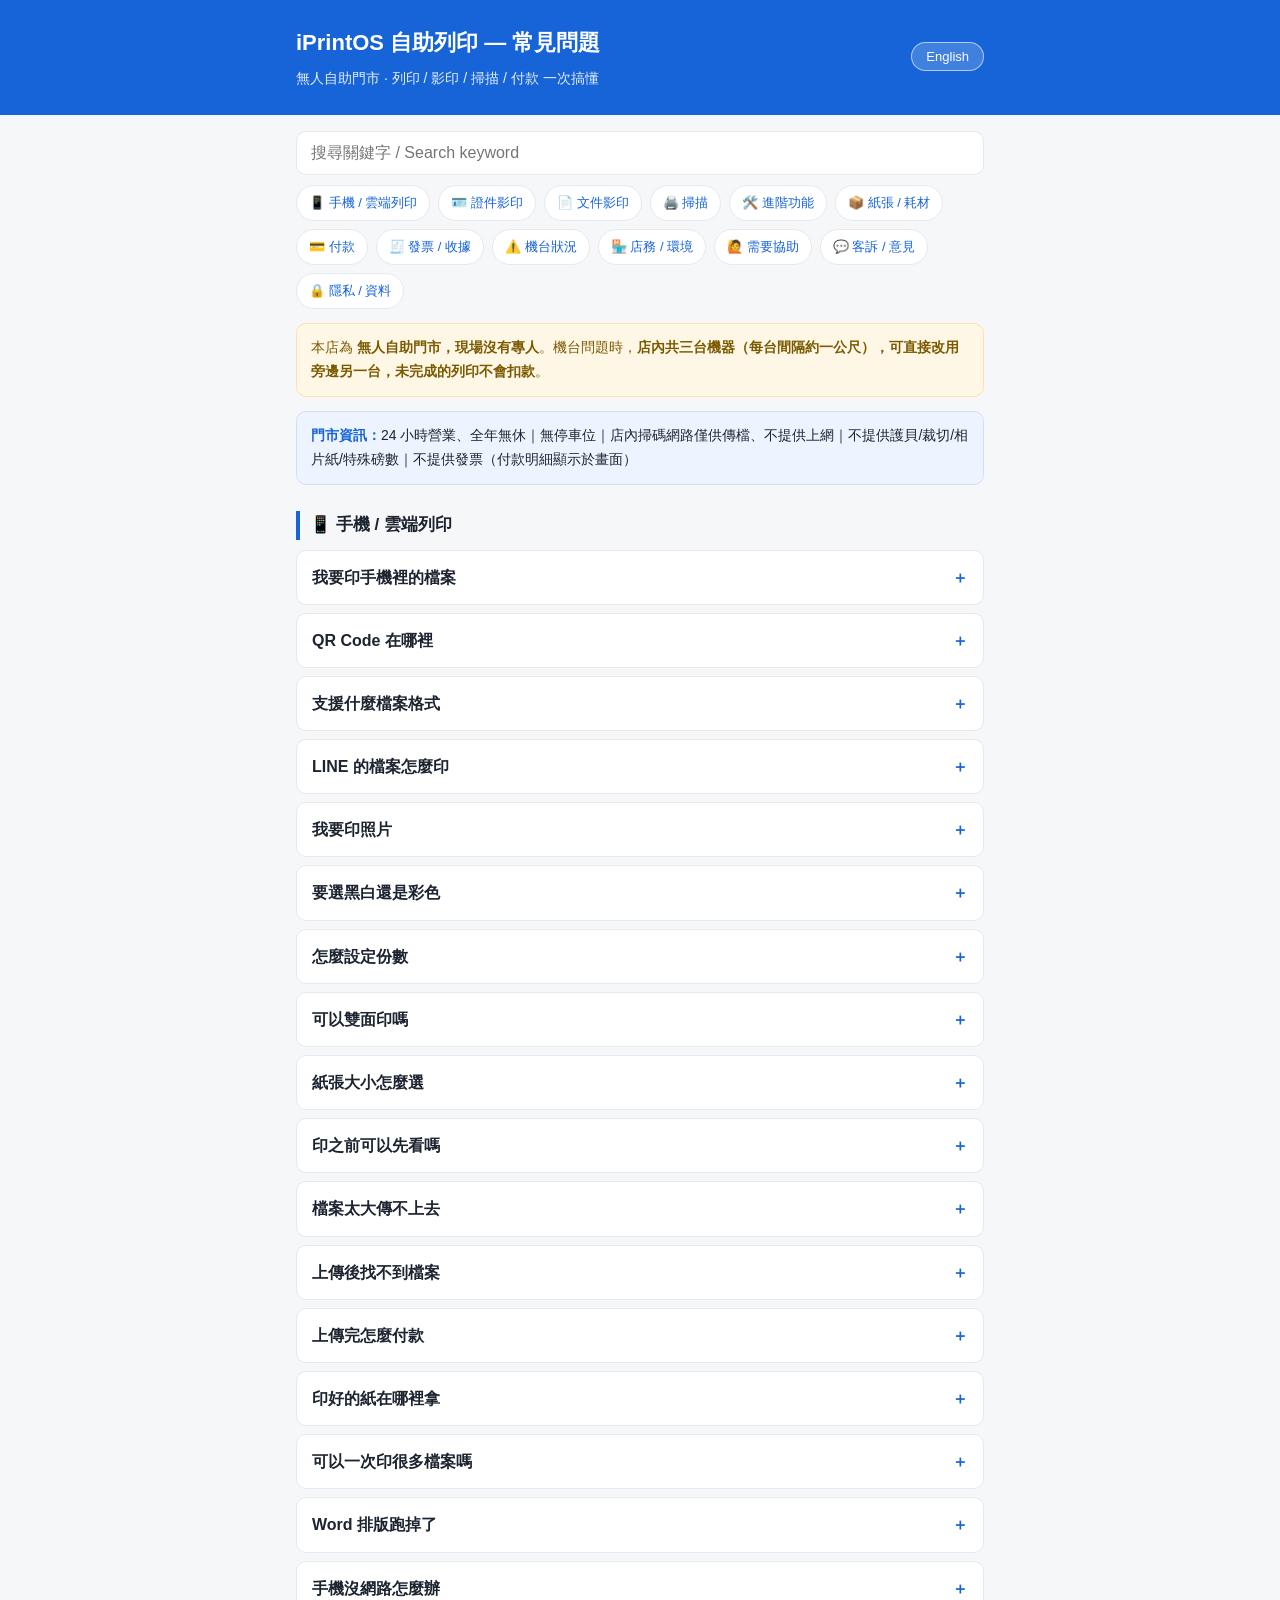
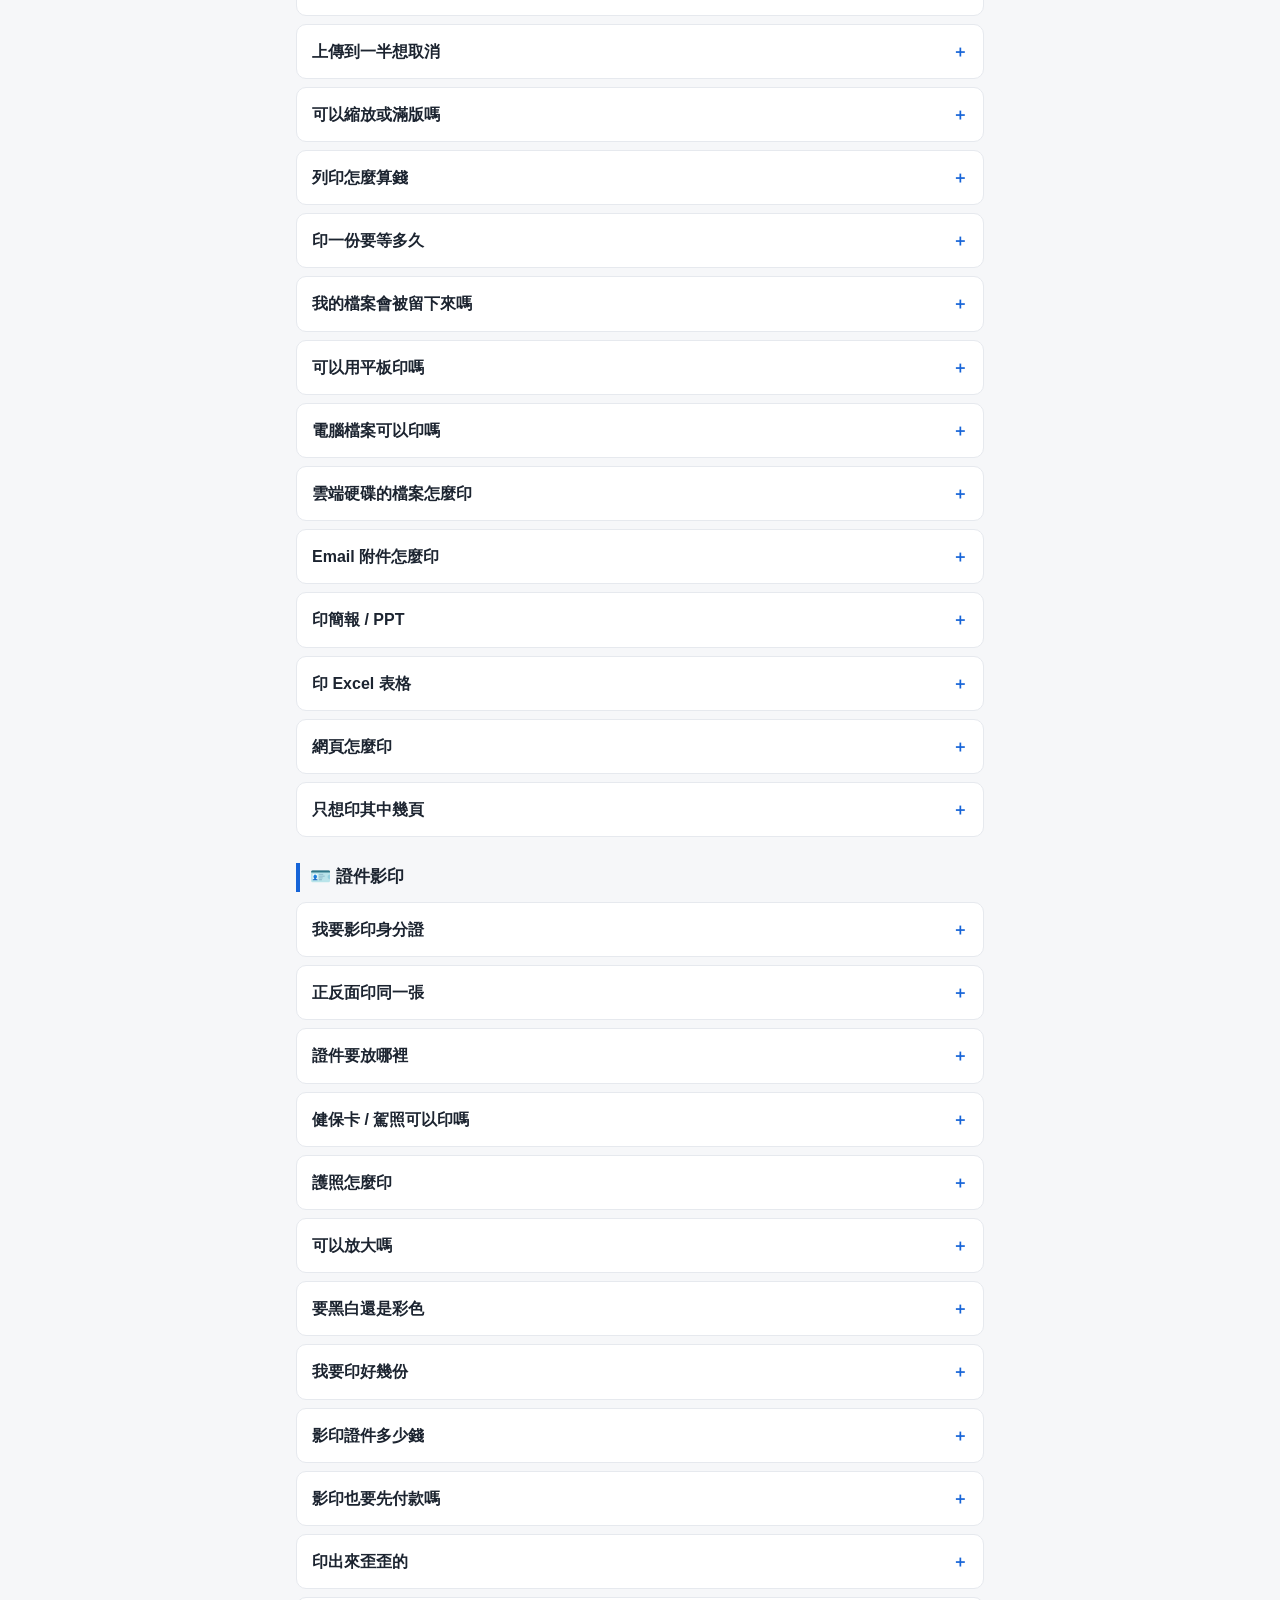
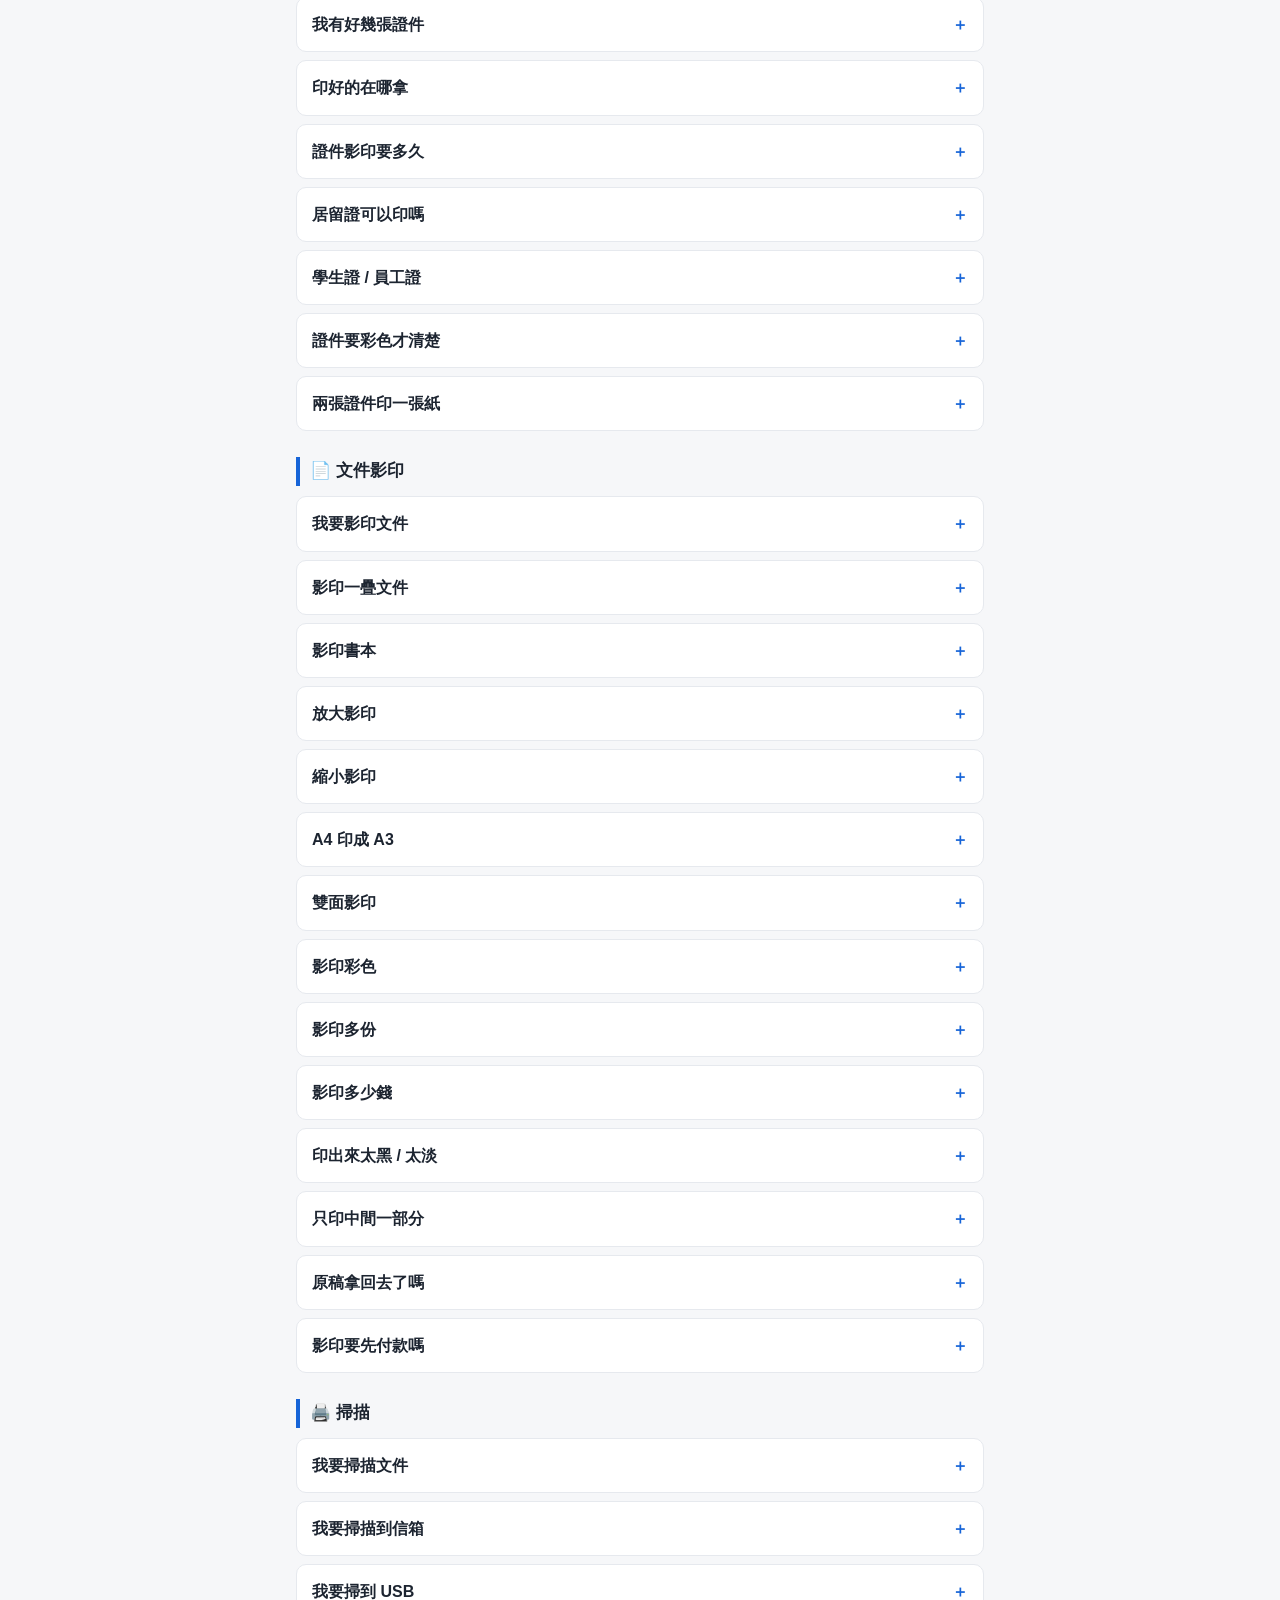
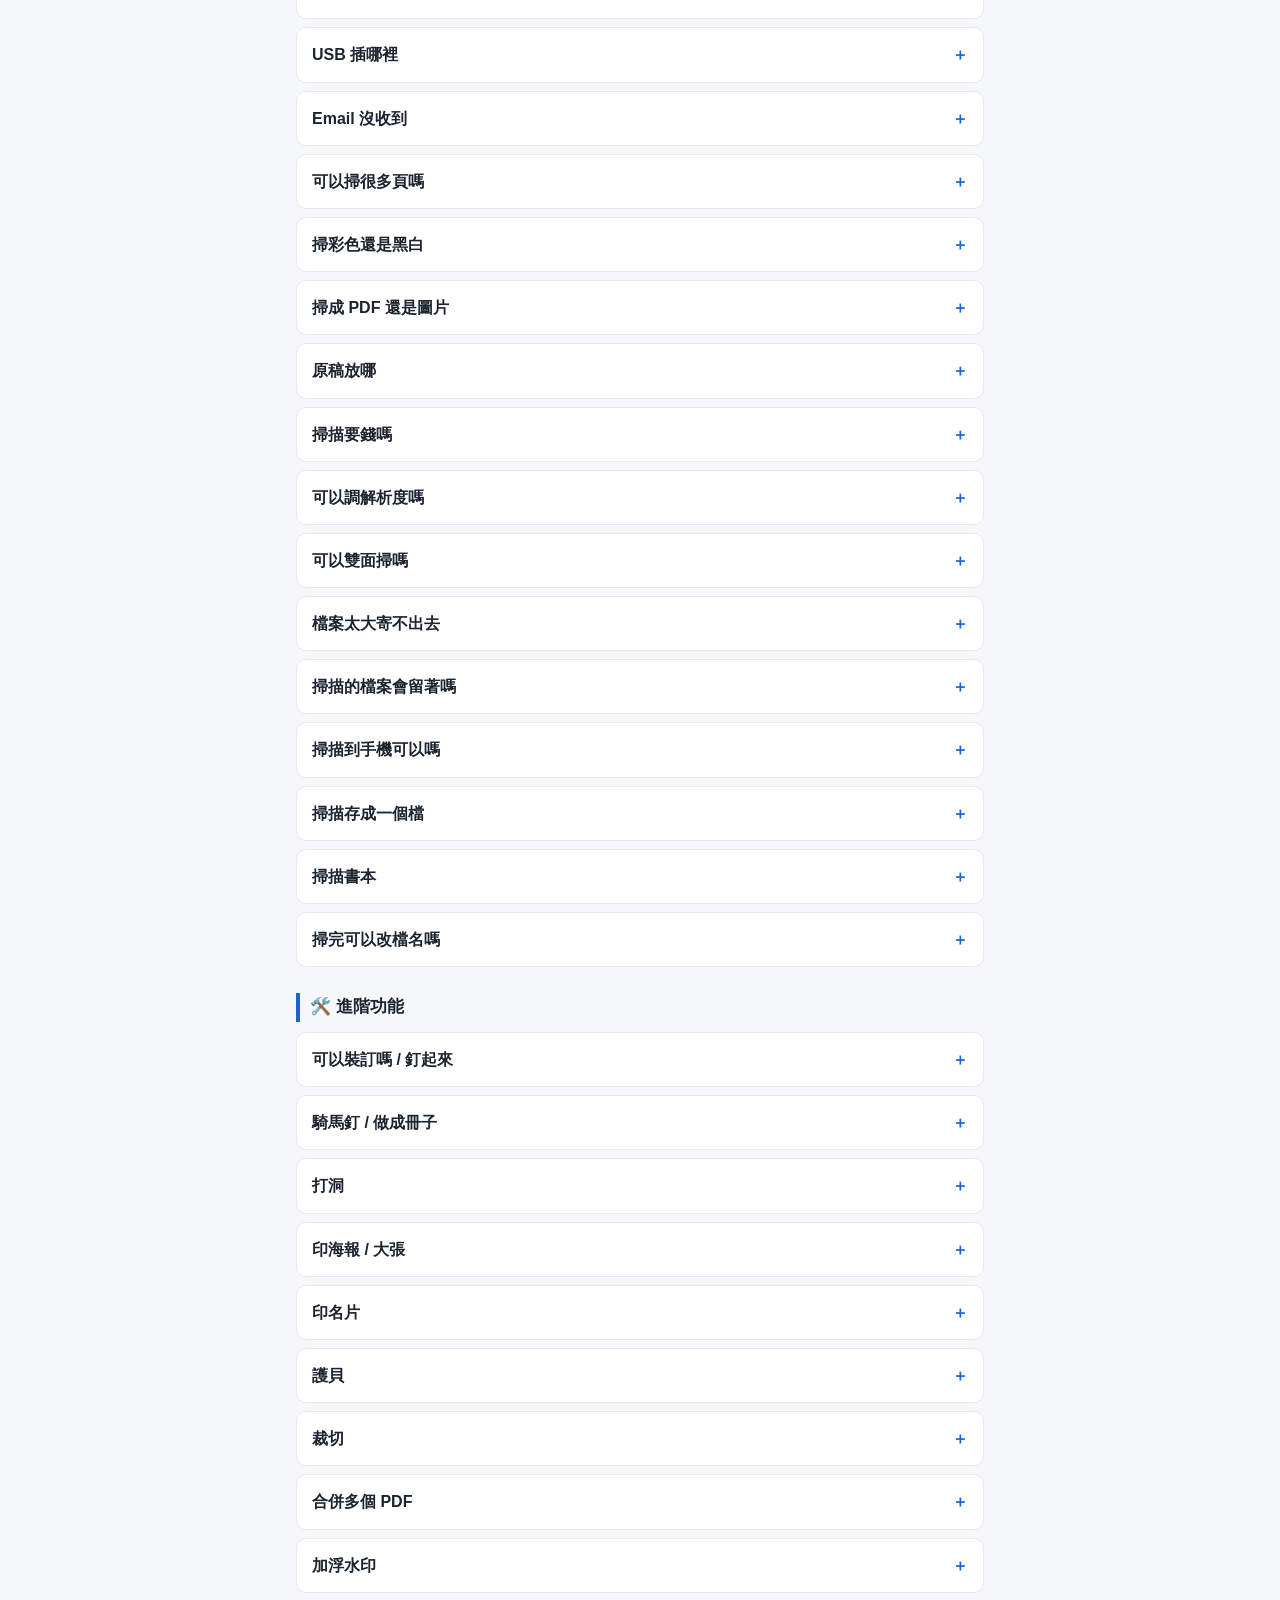
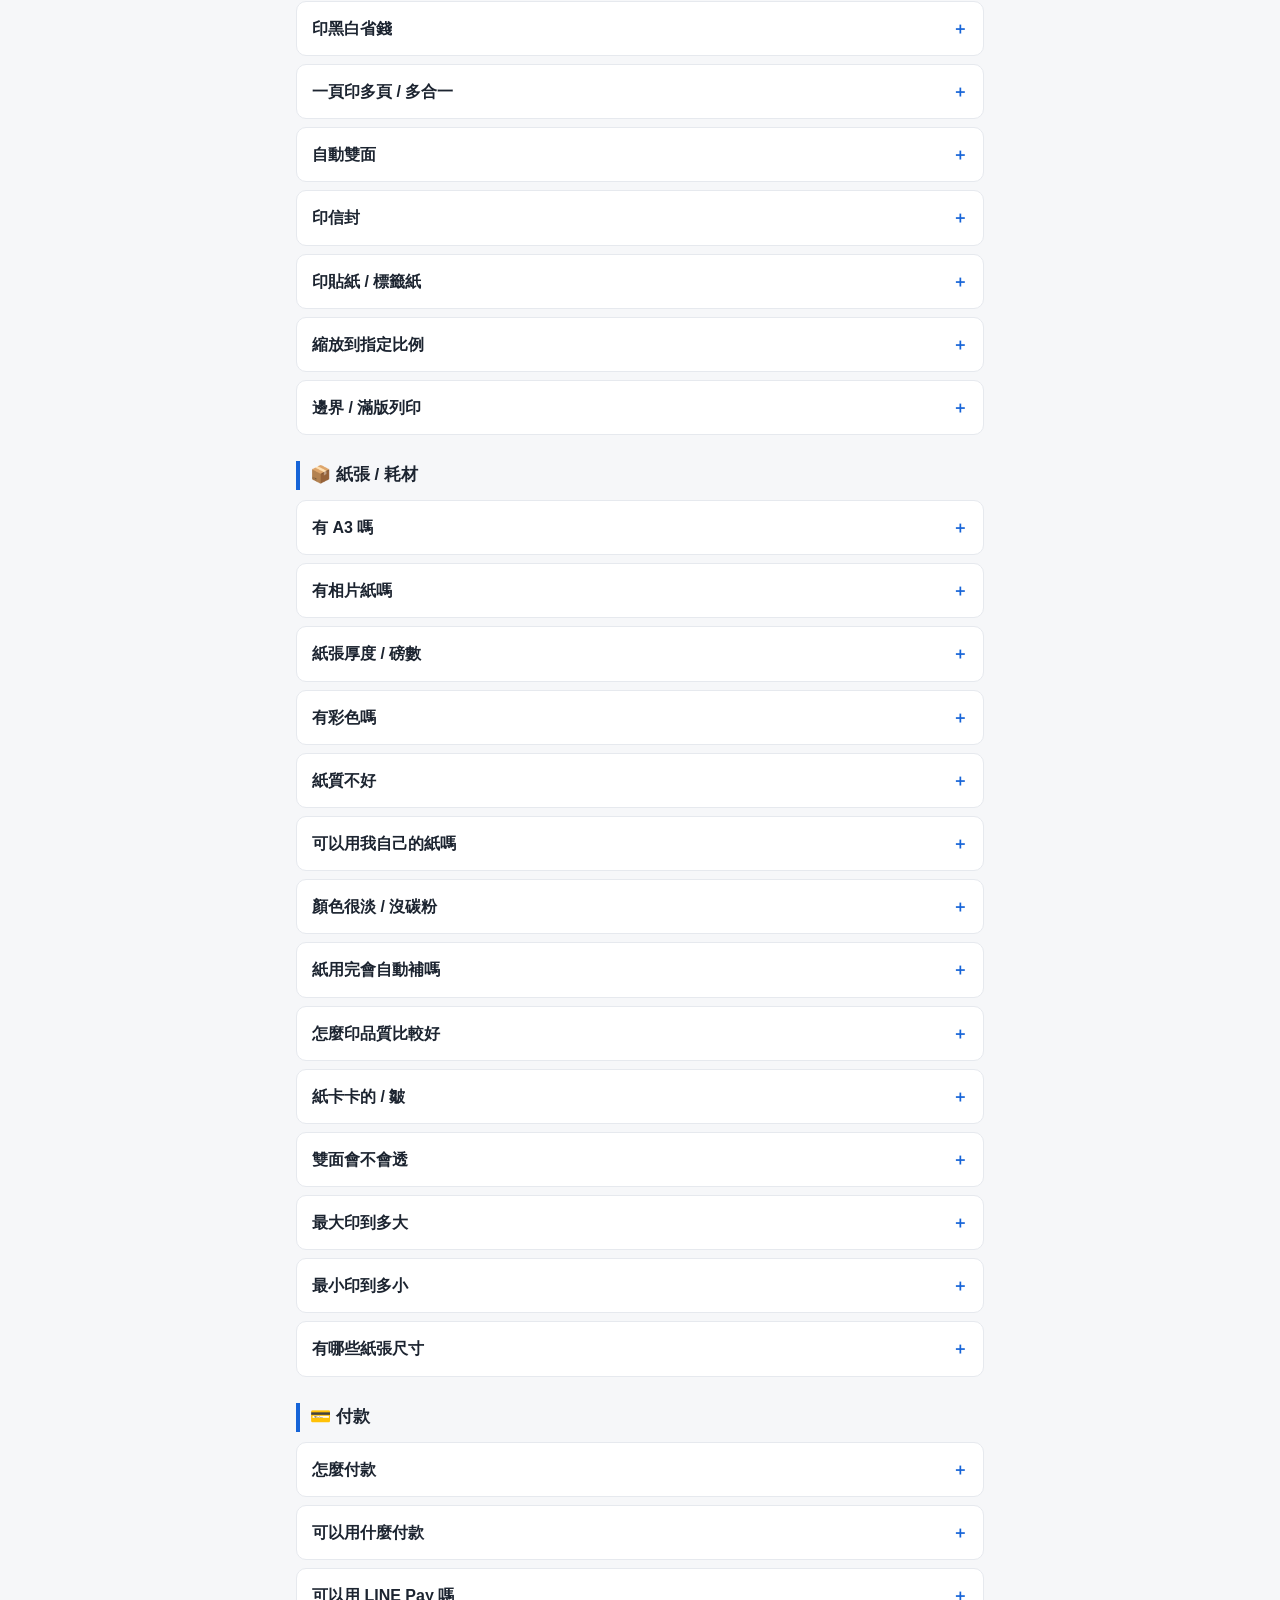
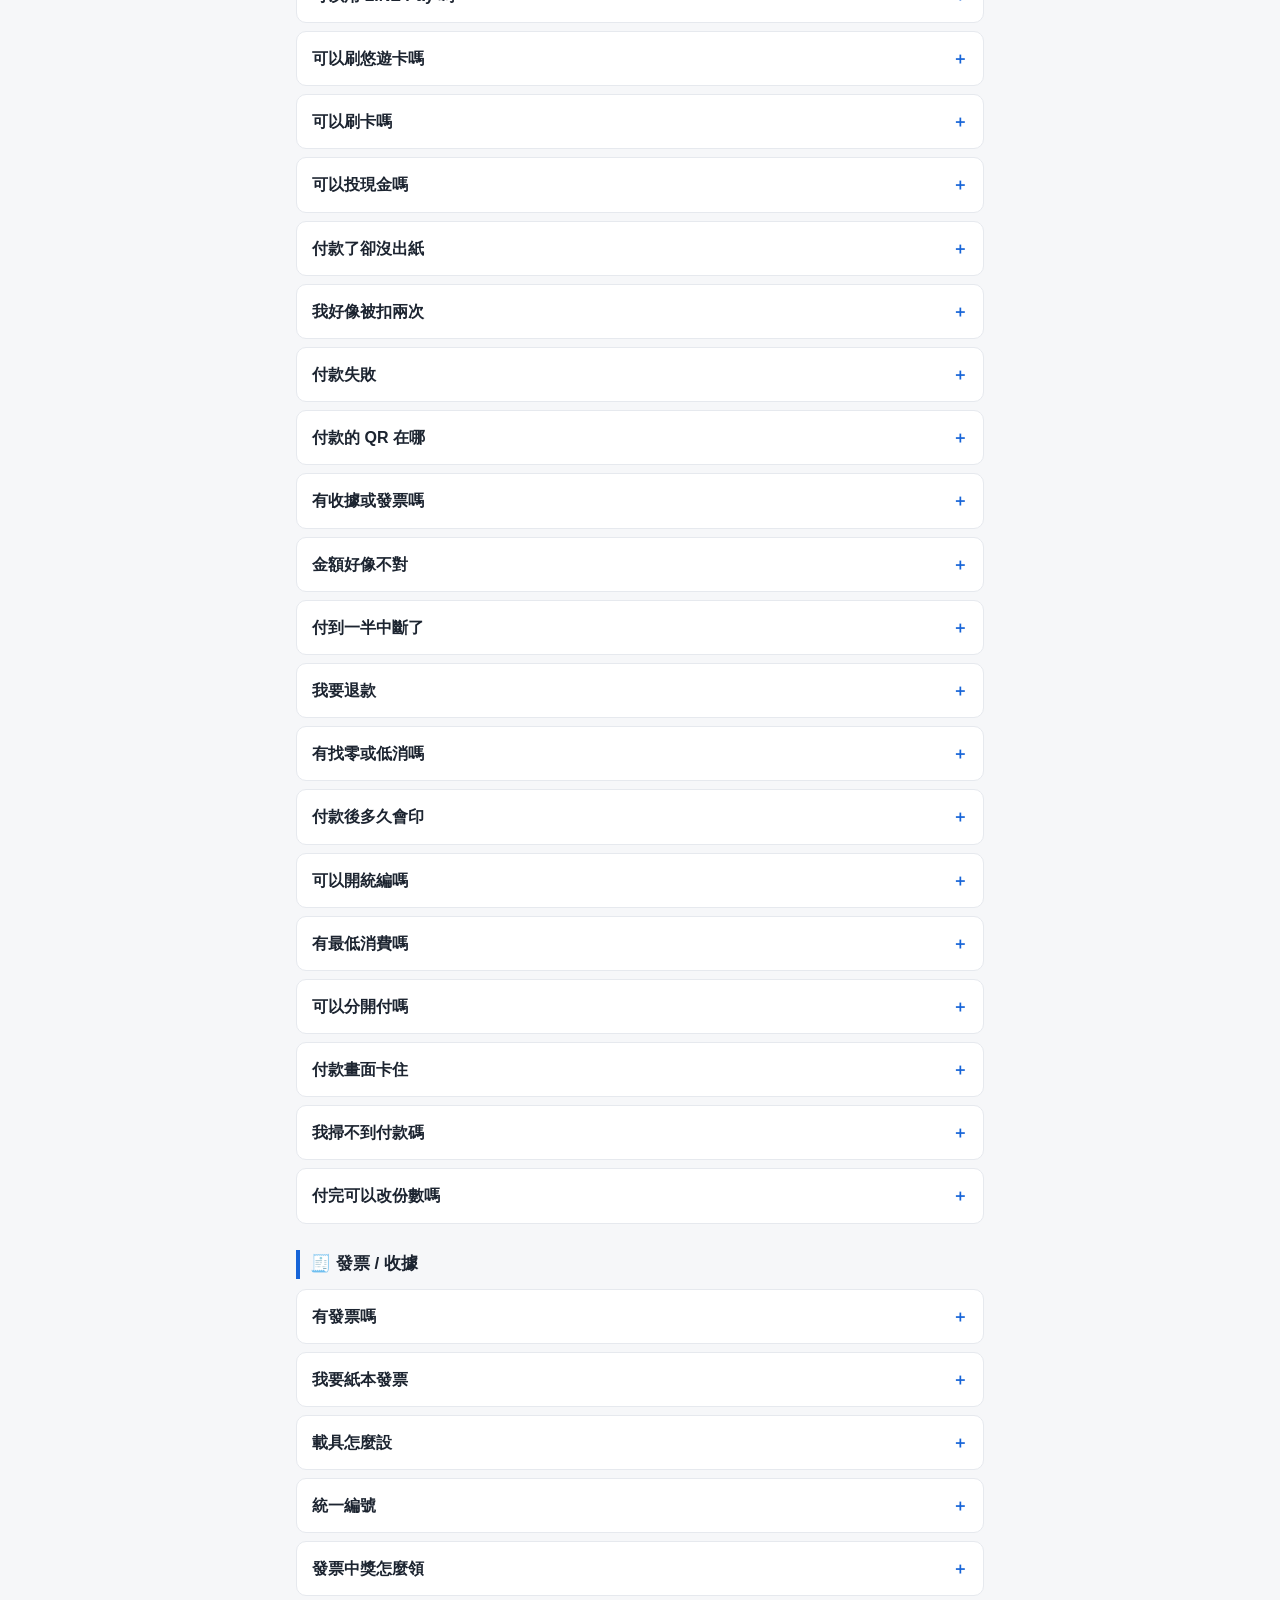
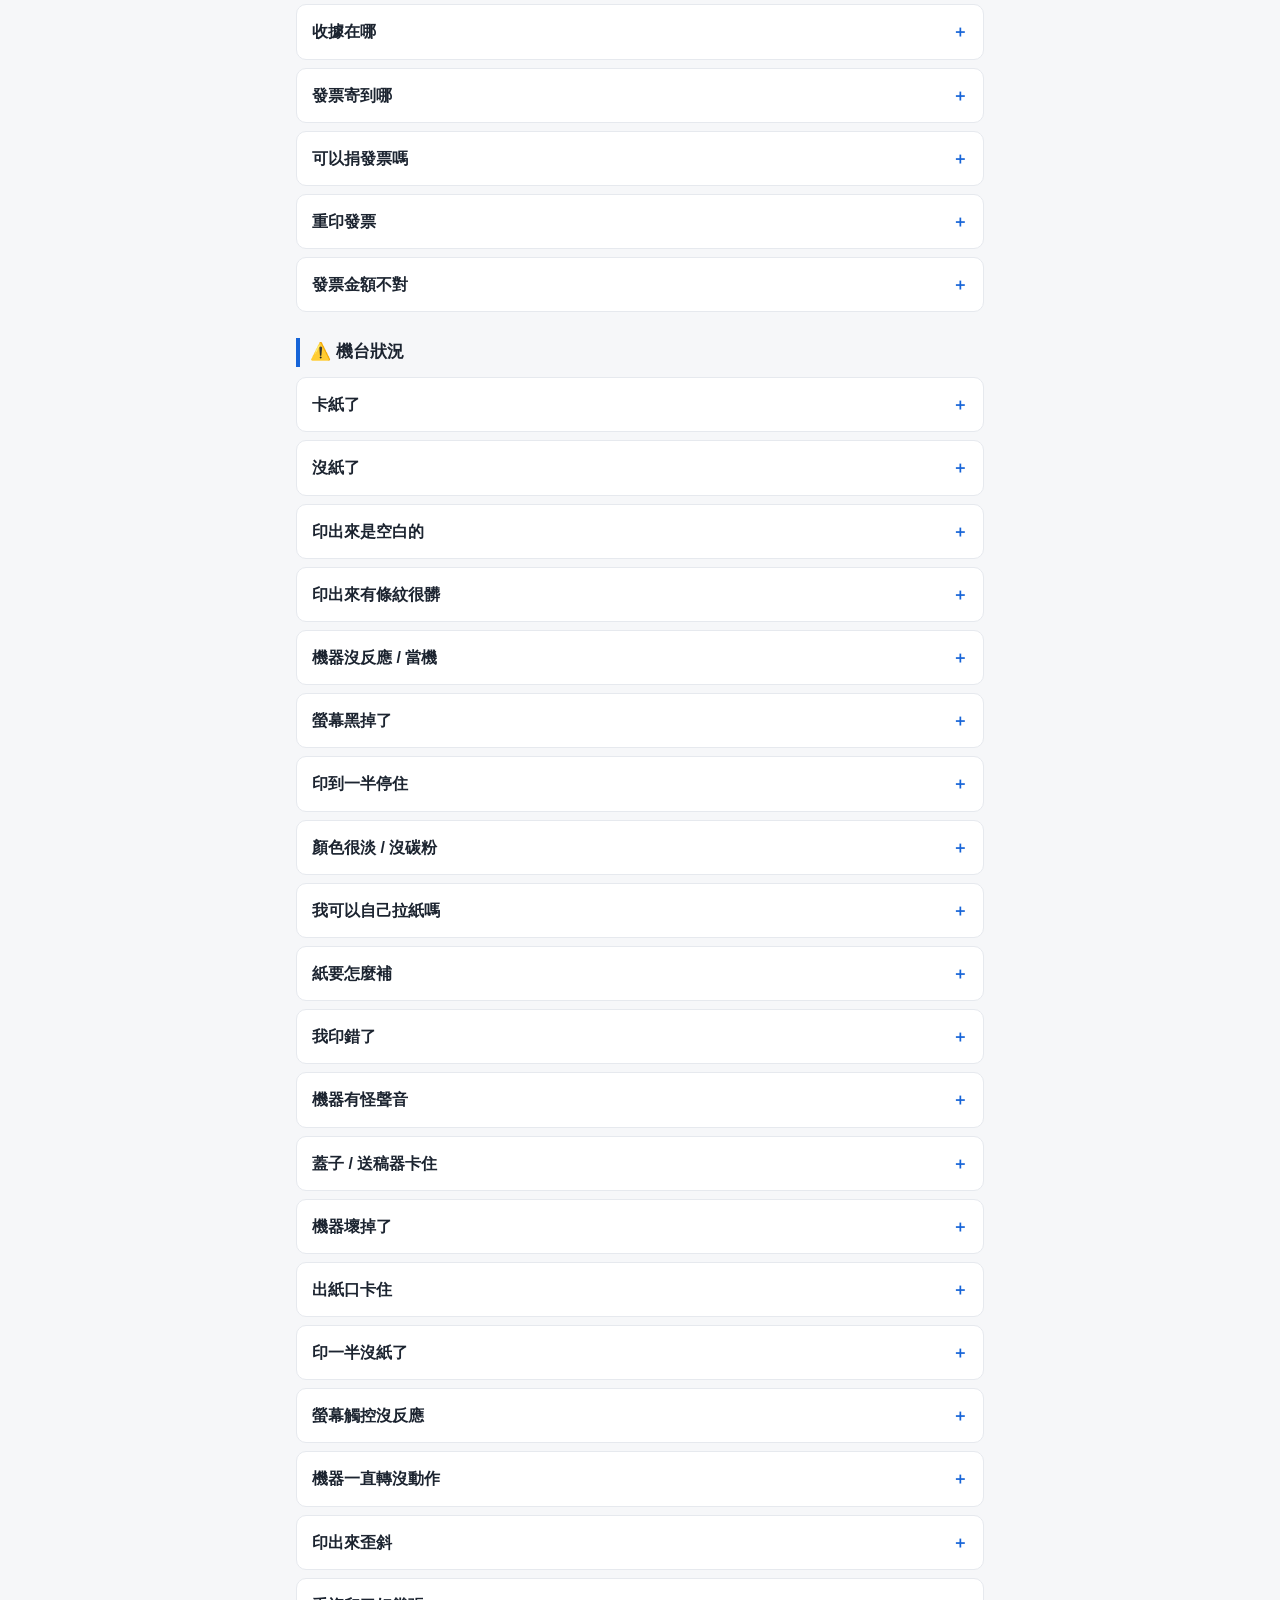
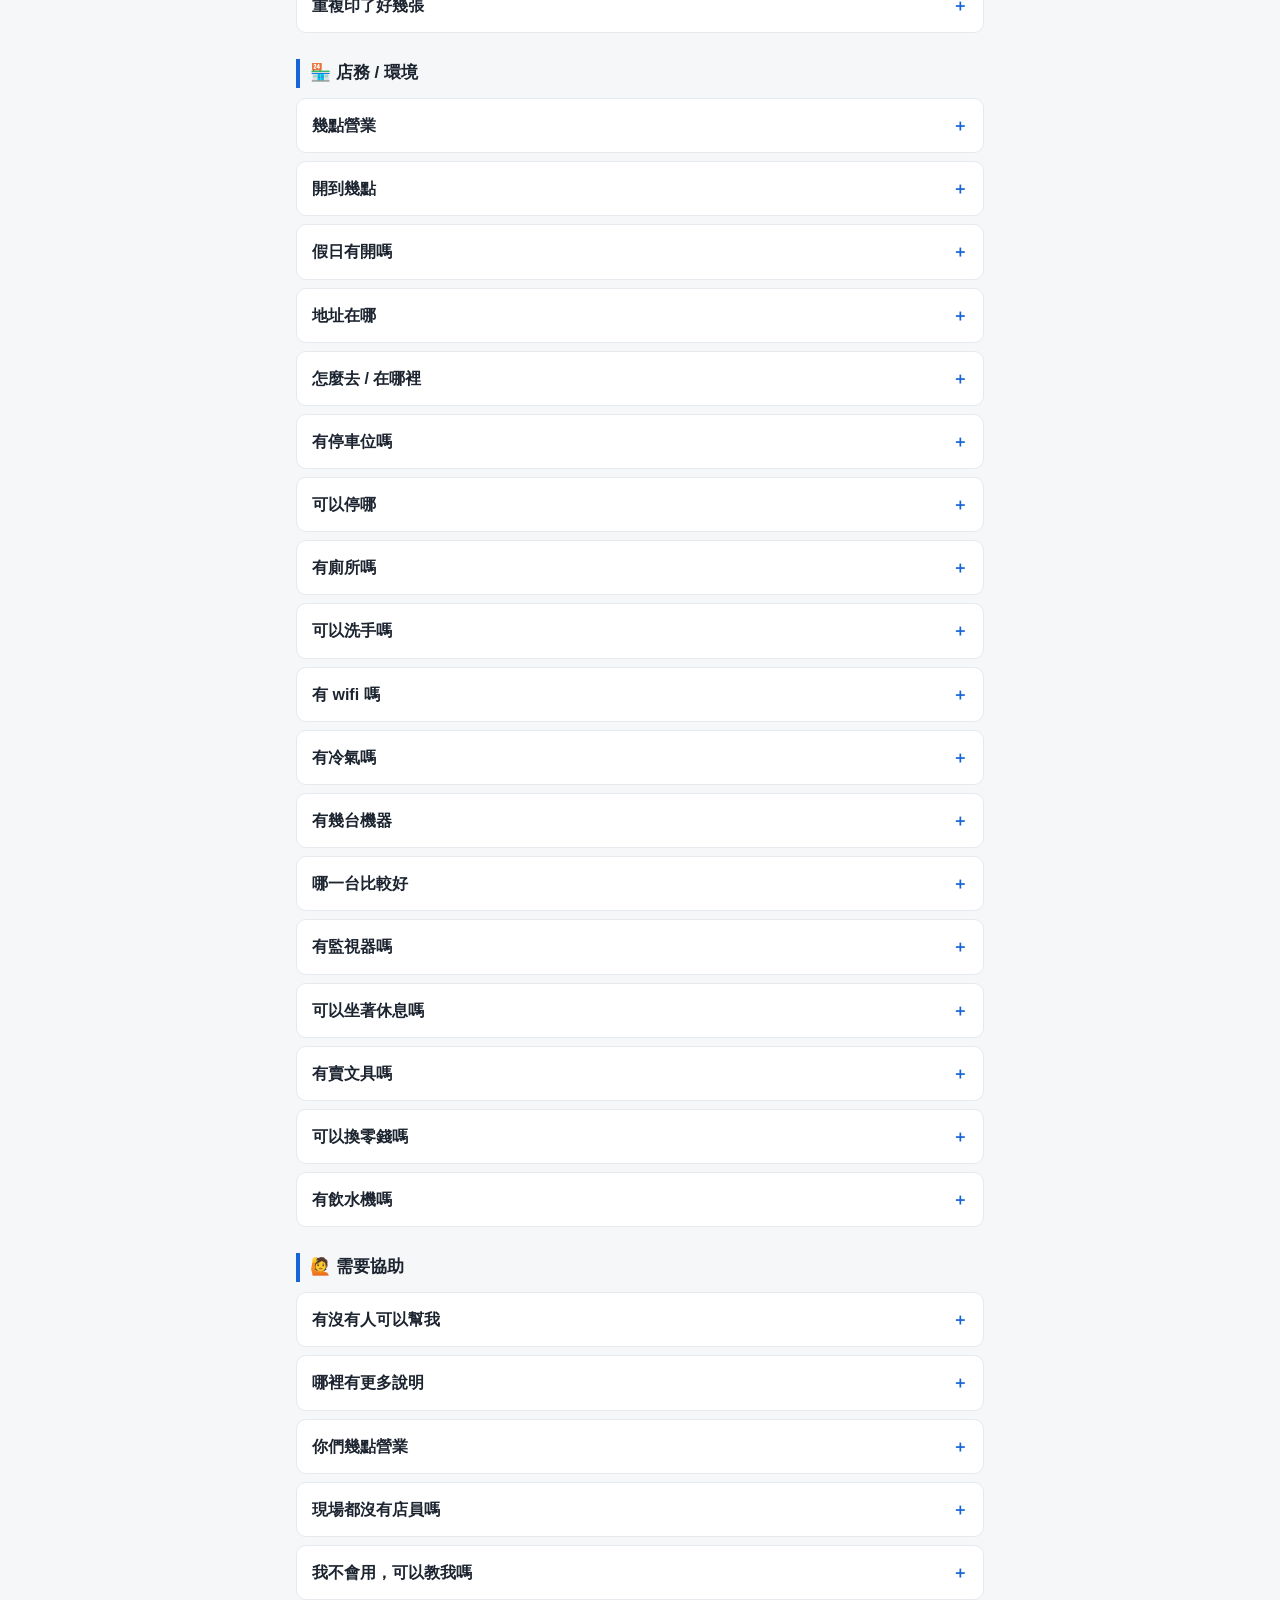
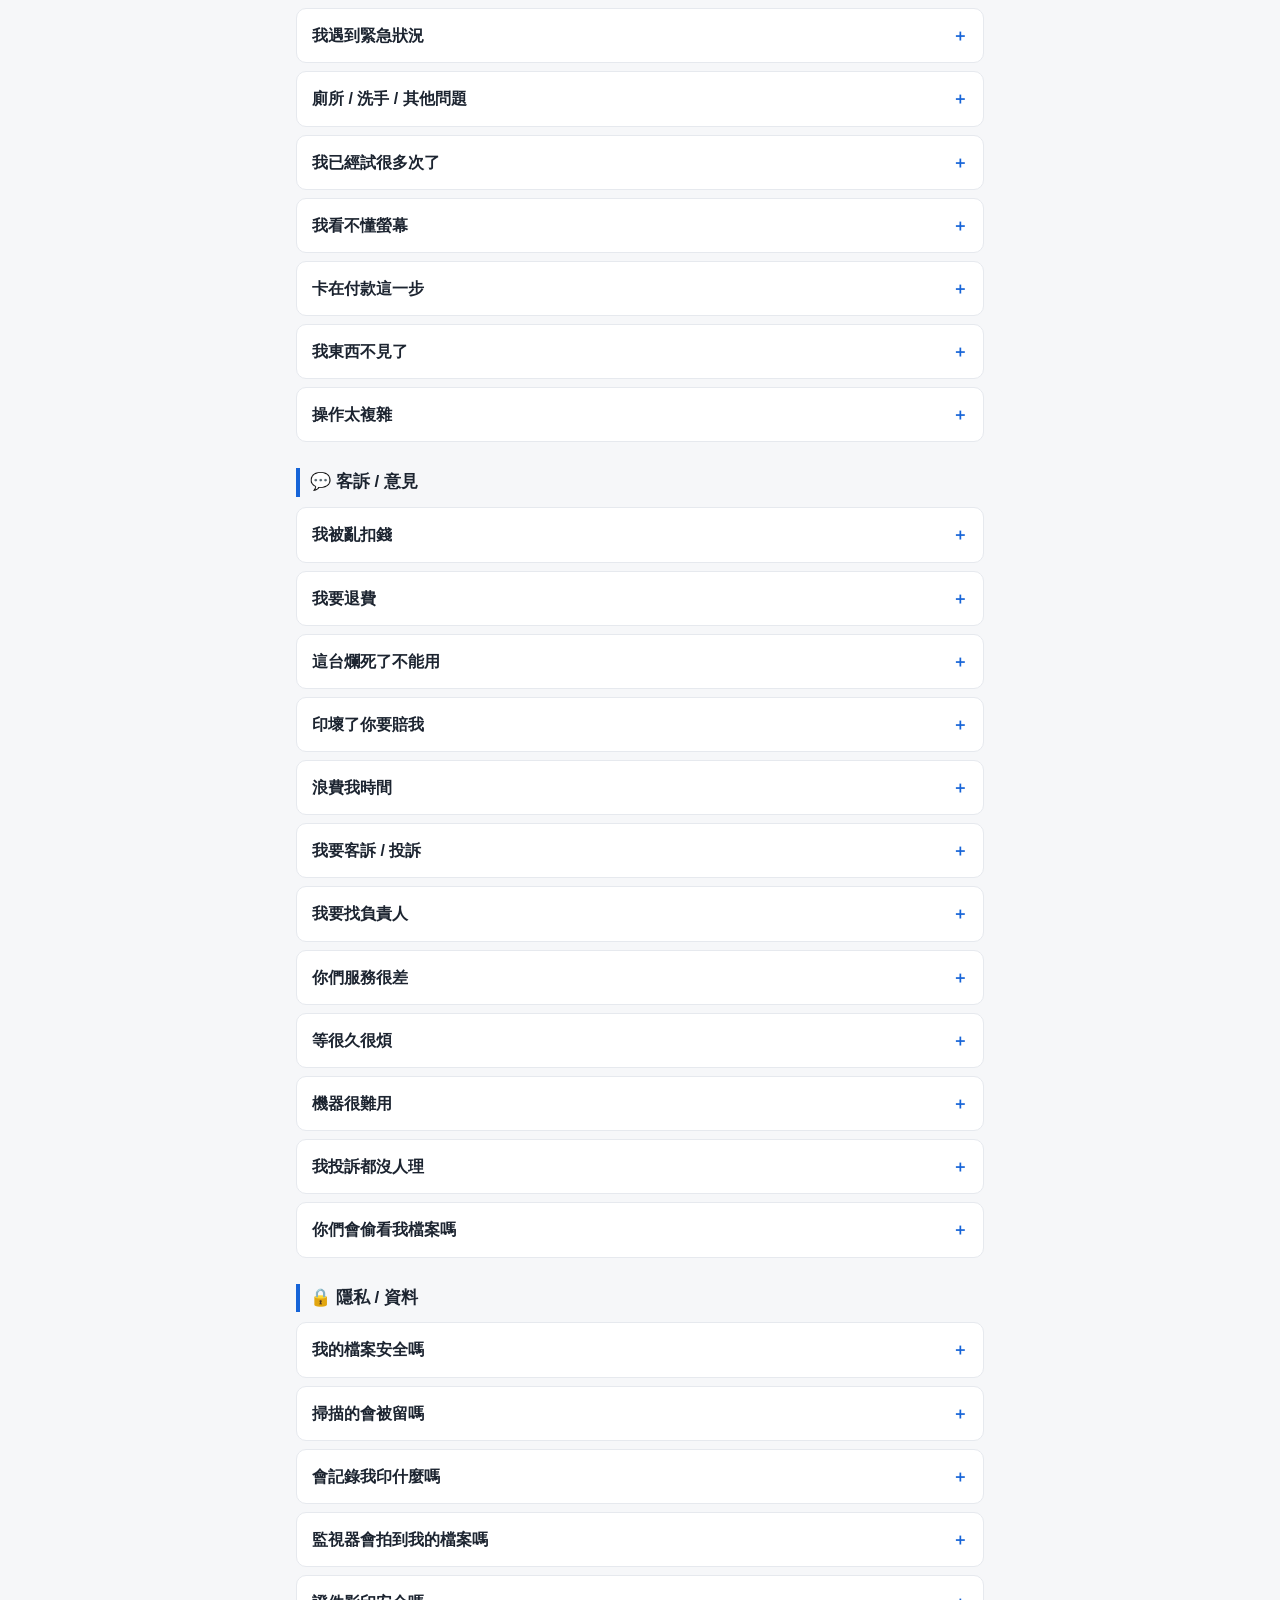
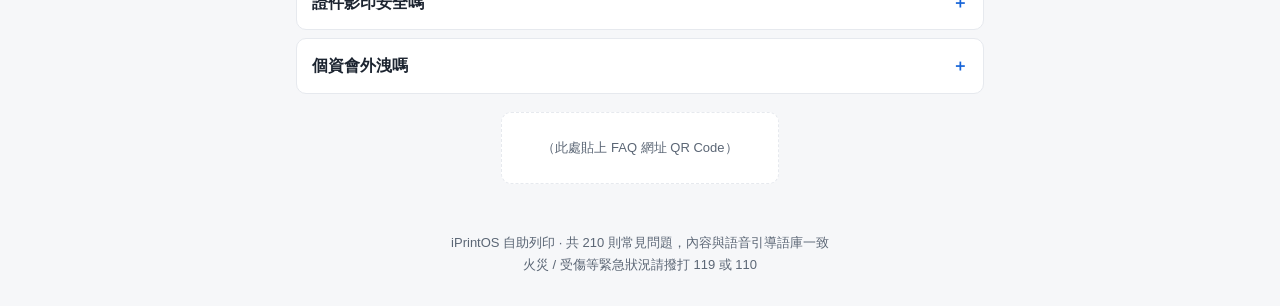
==== commit aa562882: "docs: FAQ升級為中英雙語切換 + 分類快捷導覽 依無人店有外籍客需求調整FAQ: - 右上角中英切換鈕(English/中文),語庫英文直接呈現,外籍客可看英文版 - 新增分類快捷chips," ====
--- a/docs/faq.html
+++ b/docs/faq.html
@@ -8,16 +8,23 @@
   :root{--bg:#f6f7f9;--card:#fff;--ink:#1c2430;--sub:#5b6675;--brand:#1664d8;--line:#e6e9ee}
   *{box-sizing:border-box}
   body{margin:0;font-family:-apple-system,"PingFang TC","Noto Sans TC","Microsoft JhengHei",sans-serif;background:var(--bg);color:var(--ink);line-height:1.7;-webkit-text-size-adjust:100%}
-  header{background:var(--brand);color:#fff;padding:28px 20px}
+  /* language toggle */
+  body .en{display:none} body.lang-en .zh{display:none} body.lang-en .en{display:inline}
+  header{background:var(--brand);color:#fff;padding:24px 20px}
   .wrap{max-width:720px;margin:0 auto;padding:0 16px}
   header h1{margin:0 0 6px;font-size:22px}
   header p{margin:0;opacity:.9;font-size:14px}
+  .langbtn{position:absolute;top:18px;right:16px;background:rgba(255,255,255,.18);border:1px solid rgba(255,255,255,.6);color:#fff;border-radius:20px;padding:6px 14px;font-size:13px;cursor:pointer}
+  .topbar{position:relative}
   .search{margin:16px 0 8px}
   .search input{width:100%;padding:12px 14px;border:1px solid var(--line);border-radius:10px;font-size:16px}
-  .note{background:#fff7e6;border:1px solid #ffe1a8;border-radius:10px;padding:12px 14px;margin:16px 0;font-size:14px;color:#7a5a00}
+  .nav{display:flex;flex-wrap:wrap;gap:8px;margin:10px 0 4px}
+  .chip{display:inline-block;background:#fff;border:1px solid var(--line);border-radius:18px;padding:6px 12px;font-size:13px;color:var(--brand);text-decoration:none}
+  .chip:active{background:#eef4ff}
+  .note{background:#fff7e6;border:1px solid #ffe1a8;border-radius:10px;padding:12px 14px;margin:14px 0;font-size:14px;color:#7a5a00}
   .facts{background:#eef4ff;border:1px solid #cfe0ff;border-radius:10px;padding:12px 14px;margin:12px 0;font-size:14px}
   .facts b{color:var(--brand)}
-  h2{font-size:17px;margin:26px 0 10px;padding-left:10px;border-left:4px solid var(--brand)}
+  h2{font-size:17px;margin:26px 0 10px;padding-left:10px;border-left:4px solid var(--brand);scroll-margin-top:12px}
   details{background:var(--card);border:1px solid var(--line);border-radius:10px;margin:8px 0;overflow:hidden}
   summary{cursor:pointer;padding:13px 15px;font-weight:600;list-style:none;display:flex;justify-content:space-between;gap:10px}
   summary::-webkit-details-marker{display:none}
@@ -30,256 +37,258 @@
   mark{background:#fff3b0}
 </style>
 </head>
-<body>
-<header><div class="wrap">
+<body class="lang-zh">
+<header><div class="wrap topbar">
+  <button class="langbtn" onclick="toggleLang()"><span class="zh">English</span><span class="en">中文</span></button>
   <h1>iPrintOS 自助列印 — 常見問題</h1>
-  <p>無人自助門市 · 列印 / 影印 / 掃描 / 付款 一次搞懂</p>
+  <p><span class="zh">無人自助門市 · 列印 / 影印 / 掃描 / 付款 一次搞懂</span><span class="en">Self-service store · Print / Copy / Scan / Pay</span></p>
 </div></header>
 
 <div class="wrap">
 
-  <div class="search"><input id="q" type="search" placeholder="輸入關鍵字搜尋，例如：卡紙、退款、雙面、停車" oninput="filterFAQ()"></div>
-
-  <div class="note">本店為 <b>無人自助門市，現場沒有專人</b>。多數狀況可自行排除；機台問題時，<b>店內共有三台機器（每台間隔約一公尺），可直接改用旁邊另一台，未完成的列印不會扣款</b>。</div>
-
-  <div class="facts">
-    <b>門市資訊：</b>24 小時營業、全年無休｜無停車位｜店內掃碼網路僅供傳檔、不提供上網｜不提供護貝/裁切/相片紙/特殊磅數｜不提供發票（付款明細顯示於畫面）
-  </div>
-
-  <h2>📱 手機 / 雲端檔案列印</h2>
-  <details><summary>我要印手機裡的檔案</summary><div class="ans">好的，請拿手機掃描機台上的 QR Code，就能上傳檔案列印。</div></details>
-  <details><summary>QR Code 在哪裡</summary><div class="ans">QR Code 在機台螢幕或機身貼紙上，掃描後手機會打開上傳頁面。</div></details>
-  <details><summary>支援什麼檔案格式</summary><div class="ans">支援 PDF、Word、以及 JPG、PNG 圖片，建議先轉成 PDF 最穩定。</div></details>
-  <details><summary>LINE 的檔案怎麼印</summary><div class="ans">先在 LINE 把檔案存到手機，再掃 QR Code 從上傳頁選那個檔案。</div></details>
-  <details><summary>我要印照片</summary><div class="ans">掃 QR Code 後選照片上傳，可以選彩色和尺寸再確認列印。</div></details>
-  <details><summary>要選黑白還是彩色</summary><div class="ans">上傳後在手機頁面可切換黑白或彩色，彩色費用較高。</div></details>
-  <details><summary>怎麼設定份數</summary><div class="ans">在手機預覽頁面可調整份數，確認後再付款。</div></details>
-  <details><summary>可以雙面印嗎</summary><div class="ans">可以，在手機設定頁面選「雙面列印」即可。</div></details>
-  <details><summary>紙張大小怎麼選</summary><div class="ans">可選 A4 或 A3，在手機頁面的紙張設定切換。</div></details>
-  <details><summary>印之前可以先看嗎</summary><div class="ans">可以，付款前手機會顯示預覽，確認沒問題再付款。</div></details>
-  <details><summary>檔案太大傳不上去</summary><div class="ans">檔案較大請稍等上傳完成，或先壓縮、分次上傳。</div></details>
-  <details><summary>上傳後找不到檔案</summary><div class="ans">請確認上傳完成的提示，沒有的話重新掃 QR Code 再上傳一次。</div></details>
-  <details><summary>上傳完怎麼付款</summary><div class="ans">確認預覽後點付款，依畫面用電子支付或掃碼完成即可。</div></details>
-  <details><summary>印好的紙在哪裡拿</summary><div class="ans">付款完成後紙張會從出紙匣送出，請到出紙口拿取。</div></details>
-  <details><summary>可以一次印很多檔案嗎</summary><div class="ans">可以，上傳頁面能加入多個檔案，會一起計算份數與價格。</div></details>
-  <details><summary>Word 排版跑掉了</summary><div class="ans">Word 轉檔有時會位移，建議先轉成 PDF 再上傳最準確。</div></details>
-  <details><summary>手機沒網路怎麼辦</summary><div class="ans">掃機台 QR Code 上傳檔案時會自動連線傳檔，不需另外上網；其他用途請用手機行動網路。</div></details>
-  <details><summary>上傳到一半想取消</summary><div class="ans">直接關閉手機頁面即可取消，未付款不會列印也不會收費。</div></details>
-  <details><summary>可以縮放或滿版嗎</summary><div class="ans">在手機設定可選縮放或滿版列印，預覽會即時更新。</div></details>
-  <details><summary>列印怎麼算錢</summary><div class="ans">系統會依頁數、黑白或彩色、紙張大小自動計價，付款前會顯示金額。</div></details>
-  <details><summary>印一份要等多久</summary><div class="ans">付款後通常幾秒到十幾秒就會出紙，份數多會久一點。</div></details>
-  <details><summary>我的檔案會被留下來嗎</summary><div class="ans">您的檔案只暫存在店內主機處理，列印後會自動清除，不會上傳雲端。</div></details>
-  <details><summary>可以用平板印嗎</summary><div class="ans">可以，平板一樣掃 QR Code 上傳即可。</div></details>
-  <details><summary>電腦檔案可以印嗎</summary><div class="ans">可以，把檔案傳到手機或用手機開雲端，再掃 QR Code 上傳。</div></details>
-  <details><summary>雲端硬碟的檔案怎麼印</summary><div class="ans">先在手機開啟雲端把檔案下載，再掃 QR Code 上傳。</div></details>
-  <details><summary>Email 附件怎麼印</summary><div class="ans">在手機把附件存下來，再掃 QR Code 從上傳頁選它。</div></details>
-  <details><summary>印簡報 / PPT</summary><div class="ans">支援，建議先轉成 PDF 再上傳，排版最穩。</div></details>
-  <details><summary>印 Excel 表格</summary><div class="ans">可以，建議先轉 PDF 並確認列印範圍再上傳。</div></details>
-  <details><summary>網頁怎麼印</summary><div class="ans">在手機把網頁存成 PDF，再掃 QR Code 上傳。</div></details>
-  <details><summary>只想印其中幾頁</summary><div class="ans">在手機預覽頁可選列印頁數範圍，再確認付款。</div></details>
-  <h2>🪪 身分證 / 證件影印</h2>
-  <details><summary>我要影印身分證</summary><div class="ans">請把證件放在玻璃面板上，蓋上蓋子，依畫面操作影印。</div></details>
-  <details><summary>正反面印同一張</summary><div class="ans">可選「證件影印」模式，會把正反面合印在同一張紙上。</div></details>
-  <details><summary>證件要放哪裡</summary><div class="ans">放在玻璃面板左上角對齊標示線，印好再翻面印背面。</div></details>
-  <details><summary>健保卡 / 駕照可以印嗎</summary><div class="ans">可以，健保卡、駕照都用同樣的證件影印方式。</div></details>
-  <details><summary>護照怎麼印</summary><div class="ans">護照翻到資料頁，平放在玻璃面板上影印即可。</div></details>
-  <details><summary>可以放大嗎</summary><div class="ans">可以，在畫面選放大或縮小比例後再影印。</div></details>
-  <details><summary>要黑白還是彩色</summary><div class="ans">證件可選黑白或彩色，彩色費用較高。</div></details>
-  <details><summary>我要印好幾份</summary><div class="ans">在畫面設定份數後再確認影印。</div></details>
-  <details><summary>影印證件多少錢</summary><div class="ans">系統會依黑白彩色與份數計價，畫面會顯示金額。</div></details>
-  <details><summary>影印也要先付款嗎</summary><div class="ans">是的，系統會先預覽報價，付款後才印出。</div></details>
-  <details><summary>印出來歪歪的</summary><div class="ans">請把證件對齊玻璃面板角落的標示線，再重印一次。</div></details>
-  <details><summary>我有好幾張證件</summary><div class="ans">可以一張一張放上去分別影印，或用證件影印模式逐張處理。</div></details>
-  <details><summary>印好的在哪拿</summary><div class="ans">付款完成後請到機台出紙口拿取。</div></details>
-  <details><summary>證件影印要多久</summary><div class="ans">通常幾秒就會出紙。</div></details>
-  <details><summary>居留證可以印嗎</summary><div class="ans">可以，居留證用證件影印方式操作即可。</div></details>
-  <details><summary>學生證 / 員工證</summary><div class="ans">可以，一樣用證件影印模式操作。</div></details>
-  <details><summary>證件要彩色才清楚</summary><div class="ans">建議選彩色，畫面可切換，彩色費用較高。</div></details>
-  <details><summary>兩張證件印一張紙</summary><div class="ans">用證件影印模式可把正反或兩張併在同一張。</div></details>
-  <h2>📄 一般文件影印</h2>
-  <details><summary>我要影印文件</summary><div class="ans">請把文件放上玻璃面板或送稿器，依畫面選影印。</div></details>
-  <details><summary>影印一疊文件</summary><div class="ans">用上方送稿器一次放多張，依畫面開始影印。</div></details>
-  <details><summary>影印書本</summary><div class="ans">把書翻開壓在玻璃面板上，輕壓蓋子再影印。</div></details>
-  <details><summary>放大影印</summary><div class="ans">在畫面選放大比例後影印。</div></details>
-  <details><summary>縮小影印</summary><div class="ans">在畫面選縮小比例後影印。</div></details>
-  <details><summary>A4 印成 A3</summary><div class="ans">在畫面選放大到 A3 即可。</div></details>
-  <details><summary>雙面影印</summary><div class="ans">用送稿器並在畫面選雙面影印。</div></details>
-  <details><summary>影印彩色</summary><div class="ans">在畫面選彩色，彩色費用較高。</div></details>
-  <details><summary>影印多份</summary><div class="ans">在畫面設定份數後確認。</div></details>
-  <details><summary>影印多少錢</summary><div class="ans">依黑白彩色、紙張與份數計價，畫面會顯示金額。</div></details>
-  <details><summary>印出來太黑 / 太淡</summary><div class="ans">在畫面調整濃淡後重印。</div></details>
-  <details><summary>只印中間一部分</summary><div class="ans">可放大該區域或調整擺放位置再影印。</div></details>
-  <details><summary>原稿拿回去了嗎</summary><div class="ans">影印後請記得從玻璃面板或送稿器取回原稿。</div></details>
-  <details><summary>影印要先付款嗎</summary><div class="ans">是的，畫面會先報價，付款後印出。</div></details>
-  <h2>🖨️ 掃描到 Email / USB</h2>
-  <details><summary>我要掃描文件</summary><div class="ans">請把文件放上玻璃面板或送稿器，在畫面選掃描方式。</div></details>
-  <details><summary>我要掃描到信箱</summary><div class="ans">選「掃描到 Email」，輸入您的信箱，掃描後檔案會寄過去。</div></details>
-  <details><summary>我要掃到 USB</summary><div class="ans">選「掃描到 USB」，把隨身碟插進機台插槽再開始掃描。</div></details>
-  <details><summary>USB 插哪裡</summary><div class="ans">USB 插槽在機台前方面板上，插好畫面會顯示已偵測。</div></details>
-  <details><summary>Email 沒收到</summary><div class="ans">請確認信箱輸入正確並查看垃圾信件匣，必要時重新掃描寄送。</div></details>
-  <details><summary>可以掃很多頁嗎</summary><div class="ans">可以，用上方送稿器一次放多張，會合成一個檔案。</div></details>
-  <details><summary>掃彩色還是黑白</summary><div class="ans">可在畫面選彩色或黑白掃描。</div></details>
-  <details><summary>掃成 PDF 還是圖片</summary><div class="ans">可選 PDF 或 JPG，多頁文件建議選 PDF。</div></details>
-  <details><summary>原稿放哪</summary><div class="ans">單張放玻璃面板，多張放上方送稿器。</div></details>
-  <details><summary>掃描要錢嗎</summary><div class="ans">掃描費用依機台設定，畫面會顯示是否收費與金額。</div></details>
-  <details><summary>可以調解析度嗎</summary><div class="ans">可以，在畫面選解析度，越高檔案越大。</div></details>
-  <details><summary>可以雙面掃嗎</summary><div class="ans">可以，用送稿器並在畫面選雙面掃描。</div></details>
-  <details><summary>檔案太大寄不出去</summary><div class="ans">請降低解析度或分次掃描，檔案會比較小。</div></details>
-  <details><summary>掃描的檔案會留著嗎</summary><div class="ans">掃描檔只暫存於店內主機，完成寄送或存檔後即清除，不上雲。</div></details>
-  <details><summary>掃描到手機可以嗎</summary><div class="ans">可選掃描到 Email，再用手機收信即可。</div></details>
-  <details><summary>掃描存成一個檔</summary><div class="ans">多頁用送稿器會合成一個 PDF。</div></details>
-  <details><summary>掃描書本</summary><div class="ans">把書翻開壓在玻璃面板上逐頁掃描。</div></details>
-  <details><summary>掃完可以改檔名嗎</summary><div class="ans">可在寄送前依畫面設定檔名或主旨。</div></details>
-  <h2>🛠️ 進階功能</h2>
-  <details><summary>可以裝訂嗎 / 釘起來</summary><div class="ans">是否提供裝訂以機台功能與畫面為準，請依畫面選擇。</div></details>
-  <details><summary>騎馬釘 / 做成冊子</summary><div class="ans">是否支援小冊子列印以畫面顯示為準。</div></details>
-  <details><summary>打洞</summary><div class="ans">是否提供打洞以機台設定為準，請看畫面選項。</div></details>
-  <details><summary>印海報 / 大張</summary><div class="ans">可選 A3 大尺寸列印，依畫面設定。</div></details>
-  <details><summary>印名片</summary><div class="ans">可上傳名片檔列印，建議用 PDF 並設定尺寸。</div></details>
-  <details><summary>護貝</summary><div class="ans">不好意思，本店目前<mark>不提供</mark>護貝服務。</div></details>
-  <details><summary>裁切</summary><div class="ans">不好意思，本店目前<mark>不提供</mark>裁切服務。</div></details>
-  <details><summary>合併多個 PDF</summary><div class="ans">上傳頁面可加入多個檔案一起列印。</div></details>
-  <details><summary>加浮水印</summary><div class="ans">系統<mark>不提供</mark>浮水印，建議在原檔處理好再上傳。</div></details>
-  <details><summary>印黑白省錢</summary><div class="ans">在設定選黑白即可，費用較彩色低。</div></details>
-  <details><summary>一頁印多頁 / 多合一</summary><div class="ans">部分機型支援多合一，請看畫面設定。</div></details>
-  <details><summary>自動雙面</summary><div class="ans">在設定選雙面列印即可。</div></details>
-  <details><summary>印信封</summary><div class="ans">一般機台不支援信封，建議改印標籤再貼上。</div></details>
-  <details><summary>印貼紙 / 標籤紙</summary><div class="ans">不好意思，本店目前<mark>不提供</mark>特殊紙材。</div></details>
-  <details><summary>縮放到指定比例</summary><div class="ans">在設定輸入縮放比例，預覽會更新。</div></details>
-  <details><summary>邊界 / 滿版列印</summary><div class="ans">在設定選滿版或保留邊界。</div></details>
-  <h2>📦 紙張 / 耗材 / 品質</h2>
-  <details><summary>有 A3 嗎</summary><div class="ans">有，列印或影印時在畫面選 A3。</div></details>
-  <details><summary>有相片紙嗎</summary><div class="ans">不好意思，本店目前<mark>不提供</mark>相片紙。</div></details>
-  <details><summary>紙張厚度 / 磅數</summary><div class="ans">本店使用一般影印紙，目前<mark>不提供</mark>特殊磅數。</div></details>
-  <details><summary>有彩色嗎</summary><div class="ans">有，列印影印都可選彩色，費用較高。</div></details>
-  <details><summary>紙質不好</summary><div class="ans">若對紙質有疑問，可<mark>改用旁邊另一台</mark>機器試印。</div></details>
-  <details><summary>可以用我自己的紙嗎</summary><div class="ans">不好意思，機台使用內建紙張，無法放自備紙張。</div></details>
-  <details><summary>顏色很淡 / 沒碳粉</summary><div class="ans">若列印偏淡，建議<mark>改用旁邊另一台</mark>機器。</div></details>
-  <details><summary>紙用完會自動補嗎</summary><div class="ans">缺紙時可依螢幕指示補紙，或<mark>改用旁邊另一台</mark>機器。</div></details>
-  <details><summary>怎麼印品質比較好</summary><div class="ans">用 PDF 上傳並選彩色，品質較穩定。</div></details>
-  <details><summary>紙卡卡的 / 皺</summary><div class="ans">紙張異常請<mark>改用旁邊另一台</mark>機器。</div></details>
-  <details><summary>雙面會不會透</summary><div class="ans">一般影印紙雙面略有透色屬正常。</div></details>
-  <details><summary>最大印到多大</summary><div class="ans">一般最大為 A3。</div></details>
-  <details><summary>最小印到多小</summary><div class="ans">可縮小列印，依畫面設定比例。</div></details>
-  <details><summary>有哪些紙張尺寸</summary><div class="ans">常見為 A4 與 A3，畫面可選。</div></details>
-  <h2>💳 付款</h2>
-  <details><summary>怎麼付款</summary><div class="ans">確認預覽後點付款，依畫面用電子支付或掃碼完成。</div></details>
-  <details><summary>可以用什麼付款</summary><div class="ans">機台支援掃碼與電子支付，實際方式以付款畫面為準。</div></details>
-  <details><summary>可以用 LINE Pay 嗎</summary><div class="ans">若付款畫面有顯示該選項即可使用，依畫面掃碼付款。</div></details>
-  <details><summary>可以刷悠遊卡嗎</summary><div class="ans">是否支援以付款畫面為準，請依畫面選擇方式。</div></details>
-  <details><summary>可以刷卡嗎</summary><div class="ans">信用卡是否支援以付款畫面為準，依畫面操作即可。</div></details>
-  <details><summary>可以投現金嗎</summary><div class="ans">是否收現金以機台設定為準，畫面會顯示可用方式。</div></details>
-  <details><summary>付款了卻沒出紙</summary><div class="ans">請先確認出紙匣並稍等約 30 秒；若仍沒出紙，請直接<mark>改用旁邊另一台</mark>機器重印，<mark>未完成的列印不會扣款</mark>。</div></details>
-  <details><summary>我好像被扣兩次</summary><div class="ans">不好意思造成困擾；目前現場無法直接處理重複扣款，請先保留交易紀錄，線上退款申請功能即將開放。</div></details>
-  <details><summary>付款失敗</summary><div class="ans">請稍候再試一次，或換一種付款方式；也可以<mark>改用旁邊另一台</mark>機器。</div></details>
-  <details><summary>付款的 QR 在哪</summary><div class="ans">確認預覽後，付款 QR 會顯示在手機或機台畫面上。</div></details>
-  <details><summary>有收據或發票嗎</summary><div class="ans">不好意思，本店目前<mark>不提供</mark>發票；付款明細會顯示在畫面與手機操作頁面。</div></details>
-  <details><summary>金額好像不對</summary><div class="ans">金額依頁數、彩色與紙張自動計算，付款前畫面會先顯示；有疑問請保留交易紀錄。</div></details>
-  <details><summary>付到一半中斷了</summary><div class="ans">未完成付款不會列印也不會扣款，請重新操作一次。</div></details>
-  <details><summary>我要退款</summary><div class="ans">不好意思，若付款後沒印出來，您可以<mark>改用旁邊另一台</mark>機器重印，<mark>未完成不扣款</mark>；線上退款申請即將開放。</div></details>
-  <details><summary>有找零或低消嗎</summary><div class="ans">相關規則以畫面與機台設定為準，操作前畫面會顯示金額。</div></details>
-  <details><summary>付款後多久會印</summary><div class="ans">付款成功後通常幾秒內就會開始出紙。</div></details>
-  <details><summary>可以開統編嗎</summary><div class="ans">不好意思，本店目前<mark>不提供</mark>發票，無法開立統編。</div></details>
-  <details><summary>有最低消費嗎</summary><div class="ans">相關規則以畫面與機台設定為準。</div></details>
-  <details><summary>可以分開付嗎</summary><div class="ans">一次列印以一筆計費，請依畫面金額付款。</div></details>
-  <details><summary>付款畫面卡住</summary><div class="ans">請稍候重整或重新操作；也可<mark>改用旁邊另一台</mark>機器。</div></details>
-  <details><summary>我掃不到付款碼</summary><div class="ans">請對準畫面付款 QR，或換個角度；仍不行可改用另一台。</div></details>
-  <details><summary>付完可以改份數嗎</summary><div class="ans">付款後無法更改，如需調整請重新操作。</div></details>
-  <h2>🧾 發票 / 收據</h2>
-  <details><summary>有發票嗎</summary><div class="ans">不好意思，本店目前<mark>不提供</mark>發票。</div></details>
-  <details><summary>我要紙本發票</summary><div class="ans">不好意思，本店目前<mark>不提供</mark>發票。</div></details>
-  <details><summary>載具怎麼設</summary><div class="ans">本店目前<mark>不提供</mark>電子發票，沒有載具設定。</div></details>
-  <details><summary>統一編號</summary><div class="ans">不好意思，本店目前<mark>不提供</mark>發票，無法開立統編。</div></details>
-  <details><summary>發票中獎怎麼領</summary><div class="ans">本店目前<mark>不提供</mark>發票，故無此項。</div></details>
-  <details><summary>收據在哪</summary><div class="ans">付款明細會顯示在畫面與手機操作頁面，可自行查看。</div></details>
-  <details><summary>發票寄到哪</summary><div class="ans">不好意思，本店目前<mark>不提供</mark>發票。</div></details>
-  <details><summary>可以捐發票嗎</summary><div class="ans">不好意思，本店目前<mark>不提供</mark>發票。</div></details>
-  <details><summary>重印發票</summary><div class="ans">本店目前<mark>不提供</mark>發票；付款明細可在畫面查看。</div></details>
-  <details><summary>發票金額不對</summary><div class="ans">金額依實際列印計算，付款前畫面會顯示；本店<mark>不提供</mark>發票。</div></details>
-  <h2>⚠️ 機台狀況（卡紙/缺紙/故障）</h2>
-  <details><summary>卡紙了</summary><div class="ans">請依機台螢幕圖示打開紙匣、取出卡住的紙張即可；不想自行處理，旁邊還有另外兩台可直接用，<mark>未完成不扣款</mark>。</div></details>
-  <details><summary>沒紙了</summary><div class="ans">請依機台螢幕指示打開紙匣補充紙張；或直接<mark>改用旁邊另一台</mark>，<mark>未完成不扣款</mark>。</div></details>
-  <details><summary>印出來是空白的</summary><div class="ans">通常是檔案或設定問題，請檢查原始檔案後重印，或<mark>改用旁邊另一台</mark>試試。</div></details>
-  <details><summary>印出來有條紋很髒</summary><div class="ans">列印品質不佳時，建議直接<mark>改用旁邊另一台</mark>機器。</div></details>
-  <details><summary>機器沒反應 / 當機</summary><div class="ans">請直接<mark>改用旁邊另一台</mark>機器操作，未完成的訂單不會扣款。</div></details>
-  <details><summary>螢幕黑掉了</summary><div class="ans">這台螢幕沒反應時，請<mark>改用旁邊另一台</mark>機器。</div></details>
-  <details><summary>印到一半停住</summary><div class="ans">請稍候幾秒；若沒有恢復，可<mark>改用旁邊另一台</mark>重印。</div></details>
-  <details><summary>顏色很淡 / 沒碳粉</summary><div class="ans">列印偏淡時，建議<mark>改用旁邊另一台</mark>機器。</div></details>
-  <details><summary>我可以自己拉紙嗎</summary><div class="ans">可以，請依螢幕圖示慢慢取出卡紙，不要硬拉；不確定就<mark>改用旁邊另一台</mark>。</div></details>
-  <details><summary>紙要怎麼補</summary><div class="ans">請依機台螢幕指示打開紙匣，放入紙張即可。</div></details>
-  <details><summary>我印錯了</summary><div class="ans">已印出的內容無法收回；如需重印請重新操作，或<mark>改用旁邊另一台</mark>。</div></details>
-  <details><summary>機器有怪聲音</summary><div class="ans">機台有異常聲響時，請停止使用這台，<mark>改用旁邊另一台</mark>。</div></details>
-  <details><summary>蓋子 / 送稿器卡住</summary><div class="ans">請依螢幕指示輕輕復位，不要強行扳動；不確定就<mark>改用旁邊另一台</mark>。</div></details>
-  <details><summary>機器壞掉了</summary><div class="ans">這台無法使用時，請直接<mark>改用旁邊另一台</mark>，<mark>未完成不扣款</mark>。</div></details>
-  <details><summary>出紙口卡住</summary><div class="ans">請依螢幕指示輕輕取出，不要硬拉；不確定<mark>改用旁邊另一台</mark>。</div></details>
-  <details><summary>印一半沒紙了</summary><div class="ans">依螢幕補紙後可續印，或<mark>改用旁邊另一台</mark>重印。</div></details>
-  <details><summary>螢幕觸控沒反應</summary><div class="ans">請<mark>改用旁邊另一台</mark>機器操作。</div></details>
-  <details><summary>機器一直轉沒動作</summary><div class="ans">請稍候；若沒反應<mark>改用旁邊另一台</mark>，<mark>未完成不扣款</mark>。</div></details>
-  <details><summary>印出來歪斜</summary><div class="ans">文件或證件請對齊標示線；或<mark>改用旁邊另一台</mark>重印。</div></details>
-  <details><summary>重複印了好幾張</summary><div class="ans">請檢查份數設定，確認份數後再重印。</div></details>
-  <h2>🏪 店務 / 環境資訊</h2>
-  <details><summary>幾點營業</summary><div class="ans">本店 <mark>24 小時營業、全年無休</mark>。</div></details>
-  <details><summary>開到幾點</summary><div class="ans">本店 24 小時營業，全天候開放。</div></details>
-  <details><summary>假日有開嗎</summary><div class="ans">有，本店全年無休、24 小時營業。</div></details>
-  <details><summary>地址在哪</summary><div class="ans">地址請參考門口告示或您的地圖定位。</div></details>
-  <details><summary>怎麼去 / 在哪裡</summary><div class="ans">位置請參考您手機的地圖定位。</div></details>
-  <details><summary>有停車位嗎</summary><div class="ans">不好意思，本店<mark>沒有提供</mark>停車位。</div></details>
-  <details><summary>可以停哪</summary><div class="ans">本店沒有專用停車位，請利用周邊合法停車空間。</div></details>
-  <details><summary>有廁所嗎</summary><div class="ans">不好意思，本店是無人門市，<mark>沒有提供</mark>廁所與洗手設備。</div></details>
-  <details><summary>可以洗手嗎</summary><div class="ans">不好意思，本店<mark>沒有提供</mark>洗手設備。</div></details>
-  <details><summary>有 wifi 嗎</summary><div class="ans">店內掃碼連線僅用於傳送檔案到事務機，<mark>不提供</mark>一般上網；需上網請用手機行動網路。</div></details>
-  <details><summary>有冷氣嗎</summary><div class="ans">環境相關以現場為準。</div></details>
-  <details><summary>有幾台機器</summary><div class="ans">本店有三台機器，可任選使用。</div></details>
-  <details><summary>哪一台比較好</summary><div class="ans">三台功能相同，任選一台即可；某台有狀況可換另一台。</div></details>
-  <details><summary>有監視器嗎</summary><div class="ans">店內設有監視以維護安全，影像僅作安全用途。</div></details>
-  <details><summary>可以坐著休息嗎</summary><div class="ans">本店為自助操作空間，沒有休息座位。</div></details>
-  <details><summary>有賣文具嗎</summary><div class="ans">不好意思，本店只提供列印、影印與掃描，不販售文具。</div></details>
-  <details><summary>可以換零錢嗎</summary><div class="ans">不好意思，本店<mark>不提供</mark>換鈔，付款請用畫面顯示的方式。</div></details>
-  <details><summary>有飲水機嗎</summary><div class="ans">不好意思，本店<mark>沒有提供</mark>飲水設備。</div></details>
-  <h2>🙋 需要協助</h2>
-  <details><summary>有沒有人可以幫我</summary><div class="ans">這是無人自助門市，我可以直接引導您操作，請告訴我您的需求。</div></details>
-  <details><summary>哪裡有更多說明</summary><div class="ans">機台螢幕都有操作指引，我也可以一步步引導您。</div></details>
-  <details><summary>你們幾點營業</summary><div class="ans">本店 <mark>24 小時營業、全年無休</mark>。</div></details>
-  <details><summary>現場都沒有店員嗎</summary><div class="ans">對，這是無人門市，全部自助操作，我可以引導您。</div></details>
-  <details><summary>我不會用，可以教我嗎</summary><div class="ans">沒問題，請告訴我您要列印、影印還是掃描，我一步步引導您。</div></details>
-  <details><summary>我遇到緊急狀況</summary><div class="ans">若是火災、有人受傷等緊急狀況，請立即撥打 <mark>119 或 110</mark>。</div></details>
-  <details><summary>廁所 / 洗手 / 其他問題</summary><div class="ans">不好意思，本店是無人門市，<mark>沒有提供</mark>廁所與洗手設備；其他問題請參考現場告示。</div></details>
-  <details><summary>我已經試很多次了</summary><div class="ans">不好意思造成不便，您可以<mark>改用旁邊另一台</mark>機器，<mark>未完成不扣款</mark>。</div></details>
-  <details><summary>我看不懂螢幕</summary><div class="ans">沒問題，告訴我您要列印、影印還是掃描，我一步步帶您。</div></details>
-  <details><summary>卡在付款這一步</summary><div class="ans">確認預覽後依畫面付款；卡住可重新操作或<mark>改用旁邊另一台</mark>。</div></details>
-  <details><summary>我東西不見了</summary><div class="ans">請檢查出紙口與玻璃面板、送稿器是否留下原稿或成品。</div></details>
-  <details><summary>操作太複雜</summary><div class="ans">別擔心，跟著螢幕步驟走，需要時我可以一步步引導您。</div></details>
-  <h2>💬 客訴 / 意見</h2>
-  <details><summary>我被亂扣錢</summary><div class="ans">不好意思造成困擾；目前現場無法直接處理扣款爭議，請先保留交易紀錄，線上退款申請即將開放。</div></details>
-  <details><summary>我要退費</summary><div class="ans">不好意思，若付款後沒印出來，可<mark>改用旁邊另一台</mark>重印，不扣款；線上退款申請即將開放。</div></details>
-  <details><summary>這台爛死了不能用</summary><div class="ans">很抱歉造成不便，您可以直接<mark>改用旁邊另一台</mark>機器，<mark>未完成不扣款</mark>。</div></details>
-  <details><summary>印壞了你要賠我</summary><div class="ans">很抱歉，若付款後沒印好，可<mark>改用旁邊另一台</mark>重印，不扣款；線上退款申請即將開放。</div></details>
-  <details><summary>浪費我時間</summary><div class="ans">很抱歉耽誤您的時間，您可以直接<mark>改用旁邊另一台</mark>機器，<mark>未完成不扣款</mark>。</div></details>
-  <details><summary>我要客訴 / 投訴</summary><div class="ans">了解，您的意見對我們很重要；線上意見回報功能即將開放，屆時可留下意見。</div></details>
-  <details><summary>我要找負責人</summary><div class="ans">這是無人門市現場沒有專人；線上聯絡功能即將開放，屆時可留下聯絡方式。</div></details>
-  <details><summary>你們服務很差</summary><div class="ans">很抱歉讓您有不好的體驗，我們會持續改進；線上意見回報即將開放。</div></details>
-  <details><summary>等很久很煩</summary><div class="ans">很抱歉久候，您可以<mark>改用旁邊另一台</mark>機器，<mark>未完成不扣款</mark>。</div></details>
-  <details><summary>機器很難用</summary><div class="ans">抱歉造成不便，告訴我您卡在哪，我帶您操作。</div></details>
-  <details><summary>我投訴都沒人理</summary><div class="ans">本店為無人門市；線上意見回報功能即將開放，屆時可留言反映。</div></details>
-  <details><summary>你們會偷看我檔案嗎</summary><div class="ans">不會，檔案只在店內主機處理，完成後自動清除，不會上雲。</div></details>
-  <h2>🔒 隱私 / 資料安全</h2>
-  <details><summary>我的檔案安全嗎</summary><div class="ans">檔案只暫存店內主機，列印後自動清除，不會上雲。</div></details>
-  <details><summary>掃描的會被留嗎</summary><div class="ans">掃描檔完成寄送或存檔後即清除，不上雲。</div></details>
-  <details><summary>會記錄我印什麼嗎</summary><div class="ans">系統不保留您的檔案內容，列印後即清除。</div></details>
-  <details><summary>監視器會拍到我的檔案嗎</summary><div class="ans">監視僅作環境安全用途，不針對您的檔案內容。</div></details>
-  <details><summary>證件影印安全嗎</summary><div class="ans">證件影像只在店內處理，完成後清除，不上雲。</div></details>
-  <details><summary>個資會外洩嗎</summary><div class="ans">您的檔案不上雲、完成即清除，請放心。</div></details>
-
-  <div class="qr"><div class="box">（此處貼上 FAQ 網址 QR Code）</div></div>
+  <div class="search"><input id="q" type="search" placeholder="搜尋關鍵字 / Search keyword" oninput="filterFAQ()"></div>
+
+  <div class="nav"><a href="#sec-PM" class="chip"><span class="zh">📱 手機 / 雲端列印</span><span class="en">Mobile / Cloud Print</span></a> <a href="#sec-CID" class="chip"><span class="zh">🪪 證件影印</span><span class="en">ID Copy</span></a> <a href="#sec-CPY" class="chip"><span class="zh">📄 文件影印</span><span class="en">Document Copy</span></a> <a href="#sec-SCN" class="chip"><span class="zh">🖨️ 掃描</span><span class="en">Scan</span></a> <a href="#sec-FN" class="chip"><span class="zh">🛠️ 進階功能</span><span class="en">Advanced</span></a> <a href="#sec-SUP" class="chip"><span class="zh">📦 紙張 / 耗材</span><span class="en">Paper / Supplies</span></a> <a href="#sec-PAY" class="chip"><span class="zh">💳 付款</span><span class="en">Payment</span></a> <a href="#sec-INV" class="chip"><span class="zh">🧾 發票 / 收據</span><span class="en">Invoice / Receipt</span></a> <a href="#sec-ERR" class="chip"><span class="zh">⚠️ 機台狀況</span><span class="en">Machine Issues</span></a> <a href="#sec-LOC" class="chip"><span class="zh">🏪 店務 / 環境</span><span class="en">Store Info</span></a> <a href="#sec-HLP" class="chip"><span class="zh">🙋 需要協助</span><span class="en">Help</span></a> <a href="#sec-CMP" class="chip"><span class="zh">💬 客訴 / 意見</span><span class="en">Feedback</span></a> <a href="#sec-PRIV" class="chip"><span class="zh">🔒 隱私 / 資料</span><span class="en">Privacy</span></a></div>
+
+  <div class="note"><span class="zh">本店為 <b>無人自助門市，現場沒有專人</b>。機台問題時，<b>店內共三台機器（每台間隔約一公尺），可直接改用旁邊另一台，未完成的列印不會扣款</b>。</span><span class="en">This is an <b>unmanned self-service store</b>. If a machine has an issue, <b>there are three machines about 1m apart—just use another one; unfinished jobs aren't charged</b>.</span></div>
+
+  <div class="facts"><span class="zh"><b>門市資訊：</b>24 小時營業、全年無休｜無停車位｜店內掃碼網路僅供傳檔、不提供上網｜不提供護貝/裁切/相片紙/特殊磅數｜不提供發票（付款明細顯示於畫面）</span><span class="en"><b>Store info:</b> Open 24/7 all year｜No parking｜In-store QR network is for file transfer only, no internet｜No lamination/cutting/photo paper/special weights｜No invoices (payment details shown on screen)</span></div>
+
+  <h2 id="sec-PM"><span class="zh">📱 手機 / 雲端列印</span><span class="en">Mobile / Cloud Print</span></h2>
+  <details><summary><span class="zh">我要印手機裡的檔案</span><span class="en">我要印手機裡的檔案</span></summary><div class="ans"><span class="zh">好的，請拿手機掃描機台上的 QR Code，就能上傳檔案列印。</span><span class="en">Scan the QR code on the machine to upload and print.</span></div></details>
+  <details><summary><span class="zh">QR Code 在哪裡</span><span class="en">QR Code 在哪裡</span></summary><div class="ans"><span class="zh">QR Code 在機台螢幕或機身貼紙上，掃描後手機會打開上傳頁面。</span><span class="en">The QR code is on the screen or a sticker; scanning opens the upload page.</span></div></details>
+  <details><summary><span class="zh">支援什麼檔案格式</span><span class="en">支援什麼檔案格式</span></summary><div class="ans"><span class="zh">支援 PDF、Word、以及 JPG、PNG 圖片，建議先轉成 PDF 最穩定。</span><span class="en">We support PDF, Word, and JPG/PNG; PDF works best.</span></div></details>
+  <details><summary><span class="zh">LINE 的檔案怎麼印</span><span class="en">LINE 的檔案怎麼印</span></summary><div class="ans"><span class="zh">先在 LINE 把檔案存到手機，再掃 QR Code 從上傳頁選那個檔案。</span><span class="en">Save the file from LINE first, then upload after scanning the QR code.</span></div></details>
+  <details><summary><span class="zh">我要印照片</span><span class="en">我要印照片</span></summary><div class="ans"><span class="zh">掃 QR Code 後選照片上傳，可以選彩色和尺寸再確認列印。</span><span class="en">Scan, upload your photo, pick color and size, then confirm.</span></div></details>
+  <details><summary><span class="zh">要選黑白還是彩色</span><span class="en">要選黑白還是彩色</span></summary><div class="ans"><span class="zh">上傳後在手機頁面可切換黑白或彩色，彩色費用較高。</span><span class="en">Switch black-and-white or color on your phone; color costs more.</span></div></details>
+  <details><summary><span class="zh">怎麼設定份數</span><span class="en">怎麼設定份數</span></summary><div class="ans"><span class="zh">在手機預覽頁面可調整份數，確認後再付款。</span><span class="en">Set the number of copies on the preview page, then pay.</span></div></details>
+  <details><summary><span class="zh">可以雙面印嗎</span><span class="en">可以雙面印嗎</span></summary><div class="ans"><span class="zh">可以，在手機設定頁面選「雙面列印」即可。</span><span class="en">Yes—choose double-sided in the settings.</span></div></details>
+  <details><summary><span class="zh">紙張大小怎麼選</span><span class="en">紙張大小怎麼選</span></summary><div class="ans"><span class="zh">可選 A4 或 A3，在手機頁面的紙張設定切換。</span><span class="en">Choose A4 or A3 under paper settings.</span></div></details>
+  <details><summary><span class="zh">印之前可以先看嗎</span><span class="en">印之前可以先看嗎</span></summary><div class="ans"><span class="zh">可以，付款前手機會顯示預覽，確認沒問題再付款。</span><span class="en">Yes—you&#x27;ll see a preview before paying.</span></div></details>
+  <details><summary><span class="zh">檔案太大傳不上去</span><span class="en">檔案太大傳不上去</span></summary><div class="ans"><span class="zh">檔案較大請稍等上傳完成，或先壓縮、分次上傳。</span><span class="en">For large files, wait or compress and split.</span></div></details>
+  <details><summary><span class="zh">上傳後找不到檔案</span><span class="en">上傳後找不到檔案</span></summary><div class="ans"><span class="zh">請確認上傳完成的提示，沒有的話重新掃 QR Code 再上傳一次。</span><span class="en">Check the upload-complete prompt; if missing, rescan and upload again.</span></div></details>
+  <details><summary><span class="zh">上傳完怎麼付款</span><span class="en">上傳完怎麼付款</span></summary><div class="ans"><span class="zh">確認預覽後點付款，依畫面用電子支付或掃碼完成即可。</span><span class="en">After the preview, tap pay and complete via mobile payment.</span></div></details>
+  <details><summary><span class="zh">印好的紙在哪裡拿</span><span class="en">印好的紙在哪裡拿</span></summary><div class="ans"><span class="zh">付款完成後紙張會從出紙匣送出，請到出紙口拿取。</span><span class="en">Collect your prints from the output tray after payment.</span></div></details>
+  <details><summary><span class="zh">可以一次印很多檔案嗎</span><span class="en">可以一次印很多檔案嗎</span></summary><div class="ans"><span class="zh">可以，上傳頁面能加入多個檔案，會一起計算份數與價格。</span><span class="en">Yes—add multiple files; they&#x27;re priced together.</span></div></details>
+  <details><summary><span class="zh">Word 排版跑掉了</span><span class="en">Word 排版跑掉了</span></summary><div class="ans"><span class="zh">Word 轉檔有時會位移，建議先轉成 PDF 再上傳最準確。</span><span class="en">Word layout can shift; convert to PDF first.</span></div></details>
+  <details><summary><span class="zh">手機沒網路怎麼辦</span><span class="en">手機沒網路怎麼辦</span></summary><div class="ans"><span class="zh">掃機台 QR Code 上傳檔案時會自動連線傳檔，不需另外上網；其他用途請用手機行動網路。</span><span class="en">Scanning the QR auto-connects just to send your file—no internet needed; use mobile data for anything else.</span></div></details>
+  <details><summary><span class="zh">上傳到一半想取消</span><span class="en">上傳到一半想取消</span></summary><div class="ans"><span class="zh">直接關閉手機頁面即可取消，未付款不會列印也不會收費。</span><span class="en">Just close the page to cancel; nothing prints or charges before payment.</span></div></details>
+  <details><summary><span class="zh">可以縮放或滿版嗎</span><span class="en">可以縮放或滿版嗎</span></summary><div class="ans"><span class="zh">在手機設定可選縮放或滿版列印，預覽會即時更新。</span><span class="en">Choose scaling or fit-to-page; the preview updates instantly.</span></div></details>
+  <details><summary><span class="zh">列印怎麼算錢</span><span class="en">列印怎麼算錢</span></summary><div class="ans"><span class="zh">系統會依頁數、黑白或彩色、紙張大小自動計價，付款前會顯示金額。</span><span class="en">Price is by pages, color, and size; shown before payment.</span></div></details>
+  <details><summary><span class="zh">印一份要等多久</span><span class="en">印一份要等多久</span></summary><div class="ans"><span class="zh">付款後通常幾秒到十幾秒就會出紙，份數多會久一點。</span><span class="en">Usually seconds after payment; more copies take longer.</span></div></details>
+  <details><summary><span class="zh">我的檔案會被留下來嗎</span><span class="en">我的檔案會被留下來嗎</span></summary><div class="ans"><span class="zh">您的檔案只暫存在店內主機處理，列印後會自動清除，不會上傳雲端。</span><span class="en">Your file is processed in-store and cleared after printing—never uploaded.</span></div></details>
+  <details><summary><span class="zh">可以用平板印嗎</span><span class="en">可以用平板印嗎</span></summary><div class="ans"><span class="zh">可以，平板一樣掃 QR Code 上傳即可。</span><span class="en">Yes—tablets can scan the QR code and upload too.</span></div></details>
+  <details><summary><span class="zh">電腦檔案可以印嗎</span><span class="en">電腦檔案可以印嗎</span></summary><div class="ans"><span class="zh">可以，把檔案傳到手機或用手機開雲端，再掃 QR Code 上傳。</span><span class="en">Yes—move it to your phone or open it from the cloud, then upload.</span></div></details>
+  <details><summary><span class="zh">雲端硬碟的檔案怎麼印</span><span class="en">雲端硬碟的檔案怎麼印</span></summary><div class="ans"><span class="zh">先在手機開啟雲端把檔案下載，再掃 QR Code 上傳。</span><span class="en">Download it from the cloud on your phone first, then upload.</span></div></details>
+  <details><summary><span class="zh">Email 附件怎麼印</span><span class="en">Email 附件怎麼印</span></summary><div class="ans"><span class="zh">在手機把附件存下來，再掃 QR Code 從上傳頁選它。</span><span class="en">Save the attachment on your phone, then upload it.</span></div></details>
+  <details><summary><span class="zh">印簡報 / PPT</span><span class="en">印簡報 / PPT</span></summary><div class="ans"><span class="zh">支援，建議先轉成 PDF 再上傳，排版最穩。</span><span class="en">Supported—convert to PDF first for stable layout.</span></div></details>
+  <details><summary><span class="zh">印 Excel 表格</span><span class="en">印 Excel 表格</span></summary><div class="ans"><span class="zh">可以，建議先轉 PDF 並確認列印範圍再上傳。</span><span class="en">Yes—convert to PDF and check the print range first.</span></div></details>
+  <details><summary><span class="zh">網頁怎麼印</span><span class="en">網頁怎麼印</span></summary><div class="ans"><span class="zh">在手機把網頁存成 PDF，再掃 QR Code 上傳。</span><span class="en">Save the webpage as PDF on your phone, then upload.</span></div></details>
+  <details><summary><span class="zh">只想印其中幾頁</span><span class="en">只想印其中幾頁</span></summary><div class="ans"><span class="zh">在手機預覽頁可選列印頁數範圍，再確認付款。</span><span class="en">Choose the page range on the preview, then pay.</span></div></details>
+  <h2 id="sec-CID"><span class="zh">🪪 證件影印</span><span class="en">ID Copy</span></h2>
+  <details><summary><span class="zh">我要影印身分證</span><span class="en">我要影印身分證</span></summary><div class="ans"><span class="zh">請把證件放在玻璃面板上，蓋上蓋子，依畫面操作影印。</span><span class="en">Place your ID on the glass, close the lid, and follow the screen.</span></div></details>
+  <details><summary><span class="zh">正反面印同一張</span><span class="en">正反面印同一張</span></summary><div class="ans"><span class="zh">可選「證件影印」模式，會把正反面合印在同一張紙上。</span><span class="en">Choose ID-copy mode to print both sides on one sheet.</span></div></details>
+  <details><summary><span class="zh">證件要放哪裡</span><span class="en">證件要放哪裡</span></summary><div class="ans"><span class="zh">放在玻璃面板左上角對齊標示線，印好再翻面印背面。</span><span class="en">Align to the top-left mark; flip to copy the back.</span></div></details>
+  <details><summary><span class="zh">健保卡 / 駕照可以印嗎</span><span class="en">健保卡 / 駕照可以印嗎</span></summary><div class="ans"><span class="zh">可以，健保卡、駕照都用同樣的證件影印方式。</span><span class="en">Yes—health cards and licenses use the same steps.</span></div></details>
+  <details><summary><span class="zh">護照怎麼印</span><span class="en">護照怎麼印</span></summary><div class="ans"><span class="zh">護照翻到資料頁，平放在玻璃面板上影印即可。</span><span class="en">Open to the photo page and place it flat on the glass.</span></div></details>
+  <details><summary><span class="zh">可以放大嗎</span><span class="en">可以放大嗎</span></summary><div class="ans"><span class="zh">可以，在畫面選放大或縮小比例後再影印。</span><span class="en">Yes—choose enlarge or reduce before copying.</span></div></details>
+  <details><summary><span class="zh">要黑白還是彩色</span><span class="en">要黑白還是彩色</span></summary><div class="ans"><span class="zh">證件可選黑白或彩色，彩色費用較高。</span><span class="en">Choose black-and-white or color (color costs more).</span></div></details>
+  <details><summary><span class="zh">我要印好幾份</span><span class="en">我要印好幾份</span></summary><div class="ans"><span class="zh">在畫面設定份數後再確認影印。</span><span class="en">Set the number of copies, then confirm.</span></div></details>
+  <details><summary><span class="zh">影印證件多少錢</span><span class="en">影印證件多少錢</span></summary><div class="ans"><span class="zh">系統會依黑白彩色與份數計價，畫面會顯示金額。</span><span class="en">Price depends on color and copies; shown on screen.</span></div></details>
+  <details><summary><span class="zh">影印也要先付款嗎</span><span class="en">影印也要先付款嗎</span></summary><div class="ans"><span class="zh">是的，系統會先預覽報價，付款後才印出。</span><span class="en">Yes—preview and price first, then it prints after payment.</span></div></details>
+  <details><summary><span class="zh">印出來歪歪的</span><span class="en">印出來歪歪的</span></summary><div class="ans"><span class="zh">請把證件對齊玻璃面板角落的標示線，再重印一次。</span><span class="en">Align to the corner mark and copy again.</span></div></details>
+  <details><summary><span class="zh">我有好幾張證件</span><span class="en">我有好幾張證件</span></summary><div class="ans"><span class="zh">可以一張一張放上去分別影印，或用證件影印模式逐張處理。</span><span class="en">Copy them one at a time or use ID-copy mode for each.</span></div></details>
+  <details><summary><span class="zh">印好的在哪拿</span><span class="en">印好的在哪拿</span></summary><div class="ans"><span class="zh">付款完成後請到機台出紙口拿取。</span><span class="en">Collect from the output tray after payment.</span></div></details>
+  <details><summary><span class="zh">證件影印要多久</span><span class="en">證件影印要多久</span></summary><div class="ans"><span class="zh">通常幾秒就會出紙。</span><span class="en">Usually a few seconds.</span></div></details>
+  <details><summary><span class="zh">居留證可以印嗎</span><span class="en">居留證可以印嗎</span></summary><div class="ans"><span class="zh">可以，居留證用證件影印方式操作即可。</span><span class="en">Yes—residence permits use ID-copy mode.</span></div></details>
+  <details><summary><span class="zh">學生證 / 員工證</span><span class="en">學生證 / 員工證</span></summary><div class="ans"><span class="zh">可以，一樣用證件影印模式操作。</span><span class="en">Yes—student/staff cards use ID-copy mode too.</span></div></details>
+  <details><summary><span class="zh">證件要彩色才清楚</span><span class="en">證件要彩色才清楚</span></summary><div class="ans"><span class="zh">建議選彩色，畫面可切換，彩色費用較高。</span><span class="en">Color is clearer—switch on screen; color costs more.</span></div></details>
+  <details><summary><span class="zh">兩張證件印一張紙</span><span class="en">兩張證件印一張紙</span></summary><div class="ans"><span class="zh">用證件影印模式可把正反或兩張併在同一張。</span><span class="en">ID-copy mode can fit both on one sheet.</span></div></details>
+  <h2 id="sec-CPY"><span class="zh">📄 文件影印</span><span class="en">Document Copy</span></h2>
+  <details><summary><span class="zh">我要影印文件</span><span class="en">我要影印文件</span></summary><div class="ans"><span class="zh">請把文件放上玻璃面板或送稿器，依畫面選影印。</span><span class="en">Place your document on the glass or feeder and follow the screen.</span></div></details>
+  <details><summary><span class="zh">影印一疊文件</span><span class="en">影印一疊文件</span></summary><div class="ans"><span class="zh">用上方送稿器一次放多張，依畫面開始影印。</span><span class="en">Use the top feeder for multiple pages and start.</span></div></details>
+  <details><summary><span class="zh">影印書本</span><span class="en">影印書本</span></summary><div class="ans"><span class="zh">把書翻開壓在玻璃面板上，輕壓蓋子再影印。</span><span class="en">Open the book on the glass, press gently, and copy.</span></div></details>
+  <details><summary><span class="zh">放大影印</span><span class="en">放大影印</span></summary><div class="ans"><span class="zh">在畫面選放大比例後影印。</span><span class="en">Choose an enlarge ratio, then copy.</span></div></details>
+  <details><summary><span class="zh">縮小影印</span><span class="en">縮小影印</span></summary><div class="ans"><span class="zh">在畫面選縮小比例後影印。</span><span class="en">Choose a reduce ratio, then copy.</span></div></details>
+  <details><summary><span class="zh">A4 印成 A3</span><span class="en">A4 印成 A3</span></summary><div class="ans"><span class="zh">在畫面選放大到 A3 即可。</span><span class="en">Choose enlarge to A3.</span></div></details>
+  <details><summary><span class="zh">雙面影印</span><span class="en">雙面影印</span></summary><div class="ans"><span class="zh">用送稿器並在畫面選雙面影印。</span><span class="en">Use the feeder and select double-sided.</span></div></details>
+  <details><summary><span class="zh">影印彩色</span><span class="en">影印彩色</span></summary><div class="ans"><span class="zh">在畫面選彩色，彩色費用較高。</span><span class="en">Choose color on screen; color costs more.</span></div></details>
+  <details><summary><span class="zh">影印多份</span><span class="en">影印多份</span></summary><div class="ans"><span class="zh">在畫面設定份數後確認。</span><span class="en">Set copies on screen, then confirm.</span></div></details>
+  <details><summary><span class="zh">影印多少錢</span><span class="en">影印多少錢</span></summary><div class="ans"><span class="zh">依黑白彩色、紙張與份數計價，畫面會顯示金額。</span><span class="en">Priced by color, paper, and copies; shown on screen.</span></div></details>
+  <details><summary><span class="zh">印出來太黑 / 太淡</span><span class="en">印出來太黑 / 太淡</span></summary><div class="ans"><span class="zh">在畫面調整濃淡後重印。</span><span class="en">Adjust the darkness on screen and copy again.</span></div></details>
+  <details><summary><span class="zh">只印中間一部分</span><span class="en">只印中間一部分</span></summary><div class="ans"><span class="zh">可放大該區域或調整擺放位置再影印。</span><span class="en">Enlarge that area or reposition, then copy.</span></div></details>
+  <details><summary><span class="zh">原稿拿回去了嗎</span><span class="en">原稿拿回去了嗎</span></summary><div class="ans"><span class="zh">影印後請記得從玻璃面板或送稿器取回原稿。</span><span class="en">Remember to take your original from the glass or feeder.</span></div></details>
+  <details><summary><span class="zh">影印要先付款嗎</span><span class="en">影印要先付款嗎</span></summary><div class="ans"><span class="zh">是的，畫面會先報價，付款後印出。</span><span class="en">Yes—price shows first, then it prints after payment.</span></div></details>
+  <h2 id="sec-SCN"><span class="zh">🖨️ 掃描</span><span class="en">Scan</span></h2>
+  <details><summary><span class="zh">我要掃描文件</span><span class="en">我要掃描文件</span></summary><div class="ans"><span class="zh">請把文件放上玻璃面板或送稿器，在畫面選掃描方式。</span><span class="en">Place your document on the glass or feeder and choose a scan option.</span></div></details>
+  <details><summary><span class="zh">我要掃描到信箱</span><span class="en">我要掃描到信箱</span></summary><div class="ans"><span class="zh">選「掃描到 Email」，輸入您的信箱，掃描後檔案會寄過去。</span><span class="en">Choose Scan-to-Email, enter your address, and it&#x27;s sent.</span></div></details>
+  <details><summary><span class="zh">我要掃到 USB</span><span class="en">我要掃到 USB</span></summary><div class="ans"><span class="zh">選「掃描到 USB」，把隨身碟插進機台插槽再開始掃描。</span><span class="en">Choose Scan-to-USB and insert your drive.</span></div></details>
+  <details><summary><span class="zh">USB 插哪裡</span><span class="en">USB 插哪裡</span></summary><div class="ans"><span class="zh">USB 插槽在機台前方面板上，插好畫面會顯示已偵測。</span><span class="en">The USB port is on the front panel; the screen confirms it.</span></div></details>
+  <details><summary><span class="zh">Email 沒收到</span><span class="en">Email 沒收到</span></summary><div class="ans"><span class="zh">請確認信箱輸入正確並查看垃圾信件匣，必要時重新掃描寄送。</span><span class="en">Check the address and spam folder, then resend if needed.</span></div></details>
+  <details><summary><span class="zh">可以掃很多頁嗎</span><span class="en">可以掃很多頁嗎</span></summary><div class="ans"><span class="zh">可以，用上方送稿器一次放多張，會合成一個檔案。</span><span class="en">Yes—use the feeder; pages combine into one file.</span></div></details>
+  <details><summary><span class="zh">掃彩色還是黑白</span><span class="en">掃彩色還是黑白</span></summary><div class="ans"><span class="zh">可在畫面選彩色或黑白掃描。</span><span class="en">Choose color or black-and-white on screen.</span></div></details>
+  <details><summary><span class="zh">掃成 PDF 還是圖片</span><span class="en">掃成 PDF 還是圖片</span></summary><div class="ans"><span class="zh">可選 PDF 或 JPG，多頁文件建議選 PDF。</span><span class="en">Choose PDF or JPG; PDF for multi-page.</span></div></details>
+  <details><summary><span class="zh">原稿放哪</span><span class="en">原稿放哪</span></summary><div class="ans"><span class="zh">單張放玻璃面板，多張放上方送稿器。</span><span class="en">Single on the glass; multiple in the feeder.</span></div></details>
+  <details><summary><span class="zh">掃描要錢嗎</span><span class="en">掃描要錢嗎</span></summary><div class="ans"><span class="zh">掃描費用依機台設定，畫面會顯示是否收費與金額。</span><span class="en">Scan fees depend on the machine; shown on screen.</span></div></details>
+  <details><summary><span class="zh">可以調解析度嗎</span><span class="en">可以調解析度嗎</span></summary><div class="ans"><span class="zh">可以，在畫面選解析度，越高檔案越大。</span><span class="en">Yes—choose resolution; higher means larger files.</span></div></details>
+  <details><summary><span class="zh">可以雙面掃嗎</span><span class="en">可以雙面掃嗎</span></summary><div class="ans"><span class="zh">可以，用送稿器並在畫面選雙面掃描。</span><span class="en">Yes—use the feeder and select double-sided.</span></div></details>
+  <details><summary><span class="zh">檔案太大寄不出去</span><span class="en">檔案太大寄不出去</span></summary><div class="ans"><span class="zh">請降低解析度或分次掃描，檔案會比較小。</span><span class="en">Lower the resolution or split the scan.</span></div></details>
+  <details><summary><span class="zh">掃描的檔案會留著嗎</span><span class="en">掃描的檔案會留著嗎</span></summary><div class="ans"><span class="zh">掃描檔只暫存於店內主機，完成寄送或存檔後即清除，不上雲。</span><span class="en">Scans are processed in-store and cleared after sending.</span></div></details>
+  <details><summary><span class="zh">掃描到手機可以嗎</span><span class="en">掃描到手機可以嗎</span></summary><div class="ans"><span class="zh">可選掃描到 Email，再用手機收信即可。</span><span class="en">Use Scan-to-Email and open it on your phone.</span></div></details>
+  <details><summary><span class="zh">掃描存成一個檔</span><span class="en">掃描存成一個檔</span></summary><div class="ans"><span class="zh">多頁用送稿器會合成一個 PDF。</span><span class="en">Multiple pages in the feeder combine into one PDF.</span></div></details>
+  <details><summary><span class="zh">掃描書本</span><span class="en">掃描書本</span></summary><div class="ans"><span class="zh">把書翻開壓在玻璃面板上逐頁掃描。</span><span class="en">Open the book on the glass and scan page by page.</span></div></details>
+  <details><summary><span class="zh">掃完可以改檔名嗎</span><span class="en">掃完可以改檔名嗎</span></summary><div class="ans"><span class="zh">可在寄送前依畫面設定檔名或主旨。</span><span class="en">Set the file name or subject before sending.</span></div></details>
+  <h2 id="sec-FN"><span class="zh">🛠️ 進階功能</span><span class="en">Advanced</span></h2>
+  <details><summary><span class="zh">可以裝訂嗎 / 釘起來</span><span class="en">可以裝訂嗎 / 釘起來</span></summary><div class="ans"><span class="zh">是否提供裝訂以機台功能與畫面為準，請依畫面選擇。</span><span class="en">Stapling depends on the machine; check the on-screen options.</span></div></details>
+  <details><summary><span class="zh">騎馬釘 / 做成冊子</span><span class="en">騎馬釘 / 做成冊子</span></summary><div class="ans"><span class="zh">是否支援小冊子列印以畫面顯示為準。</span><span class="en">Booklet printing depends on the screen options.</span></div></details>
+  <details><summary><span class="zh">打洞</span><span class="en">打洞</span></summary><div class="ans"><span class="zh">是否提供打洞以機台設定為準，請看畫面選項。</span><span class="en">Hole-punching depends on the machine; check on screen.</span></div></details>
+  <details><summary><span class="zh">印海報 / 大張</span><span class="en">印海報 / 大張</span></summary><div class="ans"><span class="zh">可選 A3 大尺寸列印，依畫面設定。</span><span class="en">Choose A3 for large prints on screen.</span></div></details>
+  <details><summary><span class="zh">印名片</span><span class="en">印名片</span></summary><div class="ans"><span class="zh">可上傳名片檔列印，建議用 PDF 並設定尺寸。</span><span class="en">Upload a card file as PDF and set the size.</span></div></details>
+  <details><summary><span class="zh">護貝</span><span class="en">護貝</span></summary><div class="ans"><span class="zh">不好意思，本店目前<mark>不提供</mark>護貝服務。</span><span class="en">Sorry—we don&#x27;t offer lamination.</span></div></details>
+  <details><summary><span class="zh">裁切</span><span class="en">裁切</span></summary><div class="ans"><span class="zh">不好意思，本店目前<mark>不提供</mark>裁切服務。</span><span class="en">Sorry—we don&#x27;t offer cutting.</span></div></details>
+  <details><summary><span class="zh">合併多個 PDF</span><span class="en">合併多個 PDF</span></summary><div class="ans"><span class="zh">上傳頁面可加入多個檔案一起列印。</span><span class="en">Add multiple files on the upload page to print together.</span></div></details>
+  <details><summary><span class="zh">加浮水印</span><span class="en">加浮水印</span></summary><div class="ans"><span class="zh">系統<mark>不提供</mark>浮水印，建議在原檔處理好再上傳。</span><span class="en">No watermark feature—add it to your file first.</span></div></details>
+  <details><summary><span class="zh">印黑白省錢</span><span class="en">印黑白省錢</span></summary><div class="ans"><span class="zh">在設定選黑白即可，費用較彩色低。</span><span class="en">Choose black-and-white to save; it&#x27;s cheaper than color.</span></div></details>
+  <details><summary><span class="zh">一頁印多頁 / 多合一</span><span class="en">一頁印多頁 / 多合一</span></summary><div class="ans"><span class="zh">部分機型支援多合一，請看畫面設定。</span><span class="en">Some machines support N-up; check on-screen settings.</span></div></details>
+  <details><summary><span class="zh">自動雙面</span><span class="en">自動雙面</span></summary><div class="ans"><span class="zh">在設定選雙面列印即可。</span><span class="en">Choose double-sided in settings.</span></div></details>
+  <details><summary><span class="zh">印信封</span><span class="en">印信封</span></summary><div class="ans"><span class="zh">一般機台不支援信封，建議改印標籤再貼上。</span><span class="en">Envelopes aren&#x27;t supported; print a label instead.</span></div></details>
+  <details><summary><span class="zh">印貼紙 / 標籤紙</span><span class="en">印貼紙 / 標籤紙</span></summary><div class="ans"><span class="zh">不好意思，本店目前<mark>不提供</mark>特殊紙材。</span><span class="en">Sorry—we don&#x27;t offer special media.</span></div></details>
+  <details><summary><span class="zh">縮放到指定比例</span><span class="en">縮放到指定比例</span></summary><div class="ans"><span class="zh">在設定輸入縮放比例，預覽會更新。</span><span class="en">Enter a scaling ratio in settings; the preview updates.</span></div></details>
+  <details><summary><span class="zh">邊界 / 滿版列印</span><span class="en">邊界 / 滿版列印</span></summary><div class="ans"><span class="zh">在設定選滿版或保留邊界。</span><span class="en">Choose full-bleed or margins in settings.</span></div></details>
+  <h2 id="sec-SUP"><span class="zh">📦 紙張 / 耗材</span><span class="en">Paper / Supplies</span></h2>
+  <details><summary><span class="zh">有 A3 嗎</span><span class="en">有 A3 嗎</span></summary><div class="ans"><span class="zh">有，列印或影印時在畫面選 A3。</span><span class="en">Yes—choose A3 when printing or copying.</span></div></details>
+  <details><summary><span class="zh">有相片紙嗎</span><span class="en">有相片紙嗎</span></summary><div class="ans"><span class="zh">不好意思，本店目前<mark>不提供</mark>相片紙。</span><span class="en">Sorry—we don&#x27;t offer photo paper.</span></div></details>
+  <details><summary><span class="zh">紙張厚度 / 磅數</span><span class="en">紙張厚度 / 磅數</span></summary><div class="ans"><span class="zh">本店使用一般影印紙，目前<mark>不提供</mark>特殊磅數。</span><span class="en">We use standard paper; no special weights are offered.</span></div></details>
+  <details><summary><span class="zh">有彩色嗎</span><span class="en">有彩色嗎</span></summary><div class="ans"><span class="zh">有，列印影印都可選彩色，費用較高。</span><span class="en">Yes—color is available; it costs more.</span></div></details>
+  <details><summary><span class="zh">紙質不好</span><span class="en">紙質不好</span></summary><div class="ans"><span class="zh">若對紙質有疑問，可<mark>改用旁邊另一台</mark>機器試印。</span><span class="en">If unsatisfied, try one of the <mark>other machine</mark>s.</span></div></details>
+  <details><summary><span class="zh">可以用我自己的紙嗎</span><span class="en">可以用我自己的紙嗎</span></summary><div class="ans"><span class="zh">不好意思，機台使用內建紙張，無法放自備紙張。</span><span class="en">Sorry—machines use built-in paper; you can&#x27;t load your own.</span></div></details>
+  <details><summary><span class="zh">顏色很淡 / 沒碳粉</span><span class="en">顏色很淡 / 沒碳粉</span></summary><div class="ans"><span class="zh">若列印偏淡，建議<mark>改用旁邊另一台</mark>機器。</span><span class="en">If prints are faded, use one of the <mark>other machine</mark>s.</span></div></details>
+  <details><summary><span class="zh">紙用完會自動補嗎</span><span class="en">紙用完會自動補嗎</span></summary><div class="ans"><span class="zh">缺紙時可依螢幕指示補紙，或<mark>改用旁邊另一台</mark>機器。</span><span class="en">Refill per on-screen steps, or use an<mark>other machine</mark>.</span></div></details>
+  <details><summary><span class="zh">怎麼印品質比較好</span><span class="en">怎麼印品質比較好</span></summary><div class="ans"><span class="zh">用 PDF 上傳並選彩色，品質較穩定。</span><span class="en">Upload PDF and choose color for stable quality.</span></div></details>
+  <details><summary><span class="zh">紙卡卡的 / 皺</span><span class="en">紙卡卡的 / 皺</span></summary><div class="ans"><span class="zh">紙張異常請<mark>改用旁邊另一台</mark>機器。</span><span class="en">If paper is faulty, use one of the <mark>other machine</mark>s.</span></div></details>
+  <details><summary><span class="zh">雙面會不會透</span><span class="en">雙面會不會透</span></summary><div class="ans"><span class="zh">一般影印紙雙面略有透色屬正常。</span><span class="en">Slight show-through on standard paper is normal.</span></div></details>
+  <details><summary><span class="zh">最大印到多大</span><span class="en">最大印到多大</span></summary><div class="ans"><span class="zh">一般最大為 A3。</span><span class="en">The maximum is usually A3.</span></div></details>
+  <details><summary><span class="zh">最小印到多小</span><span class="en">最小印到多小</span></summary><div class="ans"><span class="zh">可縮小列印，依畫面設定比例。</span><span class="en">You can reduce; set the ratio on screen.</span></div></details>
+  <details><summary><span class="zh">有哪些紙張尺寸</span><span class="en">有哪些紙張尺寸</span></summary><div class="ans"><span class="zh">常見為 A4 與 A3，畫面可選。</span><span class="en">A4 and A3 are available on screen.</span></div></details>
+  <h2 id="sec-PAY"><span class="zh">💳 付款</span><span class="en">Payment</span></h2>
+  <details><summary><span class="zh">怎麼付款</span><span class="en">怎麼付款</span></summary><div class="ans"><span class="zh">確認預覽後點付款，依畫面用電子支付或掃碼完成。</span><span class="en">After the preview, tap pay and complete via mobile payment.</span></div></details>
+  <details><summary><span class="zh">可以用什麼付款</span><span class="en">可以用什麼付款</span></summary><div class="ans"><span class="zh">機台支援掃碼與電子支付，實際方式以付款畫面為準。</span><span class="en">QR and mobile payments; see the payment screen.</span></div></details>
+  <details><summary><span class="zh">可以用 LINE Pay 嗎</span><span class="en">可以用 LINE Pay 嗎</span></summary><div class="ans"><span class="zh">若付款畫面有顯示該選項即可使用，依畫面掃碼付款。</span><span class="en">If shown on the screen, yes—just scan to pay.</span></div></details>
+  <details><summary><span class="zh">可以刷悠遊卡嗎</span><span class="en">可以刷悠遊卡嗎</span></summary><div class="ans"><span class="zh">是否支援以付款畫面為準，請依畫面選擇方式。</span><span class="en">Whether supported is shown on the payment screen.</span></div></details>
+  <details><summary><span class="zh">可以刷卡嗎</span><span class="en">可以刷卡嗎</span></summary><div class="ans"><span class="zh">信用卡是否支援以付款畫面為準，依畫面操作即可。</span><span class="en">Card support is shown on the payment screen.</span></div></details>
+  <details><summary><span class="zh">可以投現金嗎</span><span class="en">可以投現金嗎</span></summary><div class="ans"><span class="zh">是否收現金以機台設定為準，畫面會顯示可用方式。</span><span class="en">Cash depends on the machine; the screen shows methods.</span></div></details>
+  <details><summary><span class="zh">付款了卻沒出紙</span><span class="en">付款了卻沒出紙</span></summary><div class="ans"><span class="zh">請先確認出紙匣並稍等約 30 秒；若仍沒出紙，請直接<mark>改用旁邊另一台</mark>機器重印，<mark>未完成的列印不會扣款</mark>。</span><span class="en">Check the tray and wait ~30s; if nothing prints, reprint on an<mark>other machine</mark>—unfinished jobs aren&#x27;t charged.</span></div></details>
+  <details><summary><span class="zh">我好像被扣兩次</span><span class="en">我好像被扣兩次</span></summary><div class="ans"><span class="zh">不好意思造成困擾；目前現場無法直接處理重複扣款，請先保留交易紀錄，線上退款申請功能即將開放。</span><span class="en">Sorry—double charges can&#x27;t be handled on-site yet; keep your record, online refunds are coming soon.</span></div></details>
+  <details><summary><span class="zh">付款失敗</span><span class="en">付款失敗</span></summary><div class="ans"><span class="zh">請稍候再試一次，或換一種付款方式；也可以<mark>改用旁邊另一台</mark>機器。</span><span class="en">Try again or another method; you can also use an<mark>other machine</mark>.</span></div></details>
+  <details><summary><span class="zh">付款的 QR 在哪</span><span class="en">付款的 QR 在哪</span></summary><div class="ans"><span class="zh">確認預覽後，付款 QR 會顯示在手機或機台畫面上。</span><span class="en">After the preview, the payment QR appears on your phone or screen.</span></div></details>
+  <details><summary><span class="zh">有收據或發票嗎</span><span class="en">有收據或發票嗎</span></summary><div class="ans"><span class="zh">不好意思，本店目前<mark>不提供</mark>發票；付款明細會顯示在畫面與手機操作頁面。</span><span class="en">Sorry—we don&#x27;t provide invoices; payment details show on screen and the phone page.</span></div></details>
+  <details><summary><span class="zh">金額好像不對</span><span class="en">金額好像不對</span></summary><div class="ans"><span class="zh">金額依頁數、彩色與紙張自動計算，付款前畫面會先顯示；有疑問請保留交易紀錄。</span><span class="en">The amount is auto-calculated and shown before payment; keep your record if in doubt.</span></div></details>
+  <details><summary><span class="zh">付到一半中斷了</span><span class="en">付到一半中斷了</span></summary><div class="ans"><span class="zh">未完成付款不會列印也不會扣款，請重新操作一次。</span><span class="en">An incomplete payment won&#x27;t print or charge; start again.</span></div></details>
+  <details><summary><span class="zh">我要退款</span><span class="en">我要退款</span></summary><div class="ans"><span class="zh">不好意思，若付款後沒印出來，您可以<mark>改用旁邊另一台</mark>機器重印，<mark>未完成不扣款</mark>；線上退款申請即將開放。</span><span class="en">Sorry—if a paid job didn&#x27;t print, reprint on an<mark>other machine</mark> (no charge); online refunds coming soon.</span></div></details>
+  <details><summary><span class="zh">有找零或低消嗎</span><span class="en">有找零或低消嗎</span></summary><div class="ans"><span class="zh">相關規則以畫面與機台設定為準，操作前畫面會顯示金額。</span><span class="en">Change and minimums follow the machine; the amount shows first.</span></div></details>
+  <details><summary><span class="zh">付款後多久會印</span><span class="en">付款後多久會印</span></summary><div class="ans"><span class="zh">付款成功後通常幾秒內就會開始出紙。</span><span class="en">Printing starts within seconds after payment.</span></div></details>
+  <details><summary><span class="zh">可以開統編嗎</span><span class="en">可以開統編嗎</span></summary><div class="ans"><span class="zh">不好意思，本店目前<mark>不提供</mark>發票，無法開立統編。</span><span class="en">Sorry—we don&#x27;t provide invoices, so no business number.</span></div></details>
+  <details><summary><span class="zh">有最低消費嗎</span><span class="en">有最低消費嗎</span></summary><div class="ans"><span class="zh">相關規則以畫面與機台設定為準。</span><span class="en">Minimum-charge rules follow the machine settings.</span></div></details>
+  <details><summary><span class="zh">可以分開付嗎</span><span class="en">可以分開付嗎</span></summary><div class="ans"><span class="zh">一次列印以一筆計費，請依畫面金額付款。</span><span class="en">Each job is one charge; pay the amount shown.</span></div></details>
+  <details><summary><span class="zh">付款畫面卡住</span><span class="en">付款畫面卡住</span></summary><div class="ans"><span class="zh">請稍候重整或重新操作；也可<mark>改用旁邊另一台</mark>機器。</span><span class="en">Wait and retry, or use one of the <mark>other machine</mark>s.</span></div></details>
+  <details><summary><span class="zh">我掃不到付款碼</span><span class="en">我掃不到付款碼</span></summary><div class="ans"><span class="zh">請對準畫面付款 QR，或換個角度；仍不行可改用另一台。</span><span class="en">Align with the payment QR or change angle; or use an<mark>other machine</mark>.</span></div></details>
+  <details><summary><span class="zh">付完可以改份數嗎</span><span class="en">付完可以改份數嗎</span></summary><div class="ans"><span class="zh">付款後無法更改，如需調整請重新操作。</span><span class="en">Can&#x27;t change after payment; start over to adjust.</span></div></details>
+  <h2 id="sec-INV"><span class="zh">🧾 發票 / 收據</span><span class="en">Invoice / Receipt</span></h2>
+  <details><summary><span class="zh">有發票嗎</span><span class="en">有發票嗎</span></summary><div class="ans"><span class="zh">不好意思，本店目前<mark>不提供</mark>發票。</span><span class="en">Sorry—we don&#x27;t provide invoices at this time.</span></div></details>
+  <details><summary><span class="zh">我要紙本發票</span><span class="en">我要紙本發票</span></summary><div class="ans"><span class="zh">不好意思，本店目前<mark>不提供</mark>發票。</span><span class="en">Sorry—no invoices are provided.</span></div></details>
+  <details><summary><span class="zh">載具怎麼設</span><span class="en">載具怎麼設</span></summary><div class="ans"><span class="zh">本店目前<mark>不提供</mark>電子發票，沒有載具設定。</span><span class="en">We don&#x27;t issue e-invoices, so there&#x27;s no carrier setup.</span></div></details>
+  <details><summary><span class="zh">統一編號</span><span class="en">統一編號</span></summary><div class="ans"><span class="zh">不好意思，本店目前<mark>不提供</mark>發票，無法開立統編。</span><span class="en">Sorry—no invoices, so no business number.</span></div></details>
+  <details><summary><span class="zh">發票中獎怎麼領</span><span class="en">發票中獎怎麼領</span></summary><div class="ans"><span class="zh">本店目前<mark>不提供</mark>發票，故無此項。</span><span class="en">We don&#x27;t provide invoices, so this doesn&#x27;t apply.</span></div></details>
+  <details><summary><span class="zh">收據在哪</span><span class="en">收據在哪</span></summary><div class="ans"><span class="zh">付款明細會顯示在畫面與手機操作頁面，可自行查看。</span><span class="en">Payment details show on screen and the phone page.</span></div></details>
+  <details><summary><span class="zh">發票寄到哪</span><span class="en">發票寄到哪</span></summary><div class="ans"><span class="zh">不好意思，本店目前<mark>不提供</mark>發票。</span><span class="en">Sorry—we don&#x27;t provide invoices.</span></div></details>
+  <details><summary><span class="zh">可以捐發票嗎</span><span class="en">可以捐發票嗎</span></summary><div class="ans"><span class="zh">不好意思，本店目前<mark>不提供</mark>發票。</span><span class="en">Sorry—we don&#x27;t provide invoices.</span></div></details>
+  <details><summary><span class="zh">重印發票</span><span class="en">重印發票</span></summary><div class="ans"><span class="zh">本店目前<mark>不提供</mark>發票；付款明細可在畫面查看。</span><span class="en">No invoices; payment details show on screen.</span></div></details>
+  <details><summary><span class="zh">發票金額不對</span><span class="en">發票金額不對</span></summary><div class="ans"><span class="zh">金額依實際列印計算，付款前畫面會顯示；本店<mark>不提供</mark>發票。</span><span class="en">The amount reflects actual printing and shows before payment; no invoices provided.</span></div></details>
+  <h2 id="sec-ERR"><span class="zh">⚠️ 機台狀況</span><span class="en">Machine Issues</span></h2>
+  <details><summary><span class="zh">卡紙了</span><span class="en">卡紙了</span></summary><div class="ans"><span class="zh">請依機台螢幕圖示打開紙匣、取出卡住的紙張即可；不想自行處理，旁邊還有另外兩台可直接用，<mark>未完成不扣款</mark>。</span><span class="en">Follow the on-screen diagram to clear the jam, or use the other two machines—unfinished jobs aren&#x27;t charged.</span></div></details>
+  <details><summary><span class="zh">沒紙了</span><span class="en">沒紙了</span></summary><div class="ans"><span class="zh">請依機台螢幕指示打開紙匣補充紙張；或直接<mark>改用旁邊另一台</mark>，<mark>未完成不扣款</mark>。</span><span class="en">Refill paper per the screen, or use an<mark>other machine</mark>—no charge for unfinished jobs.</span></div></details>
+  <details><summary><span class="zh">印出來是空白的</span><span class="en">印出來是空白的</span></summary><div class="ans"><span class="zh">通常是檔案或設定問題，請檢查原始檔案後重印，或<mark>改用旁邊另一台</mark>試試。</span><span class="en">Usually a file/setting issue—check and reprint, or try an<mark>other machine</mark>.</span></div></details>
+  <details><summary><span class="zh">印出來有條紋很髒</span><span class="en">印出來有條紋很髒</span></summary><div class="ans"><span class="zh">列印品質不佳時，建議直接<mark>改用旁邊另一台</mark>機器。</span><span class="en">For poor quality, use one of the <mark>other machine</mark>s.</span></div></details>
+  <details><summary><span class="zh">機器沒反應 / 當機</span><span class="en">機器沒反應 / 當機</span></summary><div class="ans"><span class="zh">請直接<mark>改用旁邊另一台</mark>機器操作，未完成的訂單不會扣款。</span><span class="en">Use one of the <mark>other machine</mark>s—unfinished jobs aren&#x27;t charged.</span></div></details>
+  <details><summary><span class="zh">螢幕黑掉了</span><span class="en">螢幕黑掉了</span></summary><div class="ans"><span class="zh">這台螢幕沒反應時，請<mark>改用旁邊另一台</mark>機器。</span><span class="en">If the screen is dead, use one of the <mark>other machine</mark>s.</span></div></details>
+  <details><summary><span class="zh">印到一半停住</span><span class="en">印到一半停住</span></summary><div class="ans"><span class="zh">請稍候幾秒；若沒有恢復，可<mark>改用旁邊另一台</mark>重印。</span><span class="en">Wait a few seconds; if it doesn&#x27;t resume, reprint on an<mark>other machine</mark>.</span></div></details>
+  <details><summary><span class="zh">顏色很淡 / 沒碳粉</span><span class="en">顏色很淡 / 沒碳粉</span></summary><div class="ans"><span class="zh">列印偏淡時，建議<mark>改用旁邊另一台</mark>機器。</span><span class="en">If faded, use one of the <mark>other machine</mark>s.</span></div></details>
+  <details><summary><span class="zh">我可以自己拉紙嗎</span><span class="en">我可以自己拉紙嗎</span></summary><div class="ans"><span class="zh">可以，請依螢幕圖示慢慢取出卡紙，不要硬拉；不確定就<mark>改用旁邊另一台</mark>。</span><span class="en">Yes—follow the diagram and gently remove it; if unsure, use an<mark>other machine</mark>.</span></div></details>
+  <details><summary><span class="zh">紙要怎麼補</span><span class="en">紙要怎麼補</span></summary><div class="ans"><span class="zh">請依機台螢幕指示打開紙匣，放入紙張即可。</span><span class="en">Follow the on-screen steps to open the tray and add paper.</span></div></details>
+  <details><summary><span class="zh">我印錯了</span><span class="en">我印錯了</span></summary><div class="ans"><span class="zh">已印出的內容無法收回；如需重印請重新操作，或<mark>改用旁邊另一台</mark>。</span><span class="en">Printed pages can&#x27;t be undone; reprint here or on an<mark>other machine</mark>.</span></div></details>
+  <details><summary><span class="zh">機器有怪聲音</span><span class="en">機器有怪聲音</span></summary><div class="ans"><span class="zh">機台有異常聲響時，請停止使用這台，<mark>改用旁邊另一台</mark>。</span><span class="en">If it makes odd noises, stop and switch to an<mark>other machine</mark>.</span></div></details>
+  <details><summary><span class="zh">蓋子 / 送稿器卡住</span><span class="en">蓋子 / 送稿器卡住</span></summary><div class="ans"><span class="zh">請依螢幕指示輕輕復位，不要強行扳動；不確定就<mark>改用旁邊另一台</mark>。</span><span class="en">Follow the screen to gently reset it; if unsure, use an<mark>other machine</mark>.</span></div></details>
+  <details><summary><span class="zh">機器壞掉了</span><span class="en">機器壞掉了</span></summary><div class="ans"><span class="zh">這台無法使用時，請直接<mark>改用旁邊另一台</mark>，<mark>未完成不扣款</mark>。</span><span class="en">If it&#x27;s broken, use one of the <mark>other machine</mark>s—no charge for unfinished jobs.</span></div></details>
+  <details><summary><span class="zh">出紙口卡住</span><span class="en">出紙口卡住</span></summary><div class="ans"><span class="zh">請依螢幕指示輕輕取出，不要硬拉；不確定<mark>改用旁邊另一台</mark>。</span><span class="en">Gently remove it per the screen; if unsure, use an<mark>other machine</mark>.</span></div></details>
+  <details><summary><span class="zh">印一半沒紙了</span><span class="en">印一半沒紙了</span></summary><div class="ans"><span class="zh">依螢幕補紙後可續印，或<mark>改用旁邊另一台</mark>重印。</span><span class="en">Refill to continue, or reprint on an<mark>other machine</mark>.</span></div></details>
+  <details><summary><span class="zh">螢幕觸控沒反應</span><span class="en">螢幕觸控沒反應</span></summary><div class="ans"><span class="zh">請<mark>改用旁邊另一台</mark>機器操作。</span><span class="en">Use one of the <mark>other machine</mark>s.</span></div></details>
+  <details><summary><span class="zh">機器一直轉沒動作</span><span class="en">機器一直轉沒動作</span></summary><div class="ans"><span class="zh">請稍候；若沒反應<mark>改用旁邊另一台</mark>，<mark>未完成不扣款</mark>。</span><span class="en">Wait; if nothing happens, use an<mark>other machine</mark>—no charge.</span></div></details>
+  <details><summary><span class="zh">印出來歪斜</span><span class="en">印出來歪斜</span></summary><div class="ans"><span class="zh">文件或證件請對齊標示線；或<mark>改用旁邊另一台</mark>重印。</span><span class="en">Align to the marks, or reprint on an<mark>other machine</mark>.</span></div></details>
+  <details><summary><span class="zh">重複印了好幾張</span><span class="en">重複印了好幾張</span></summary><div class="ans"><span class="zh">請檢查份數設定，確認份數後再重印。</span><span class="en">Check the copy count and reprint after confirming.</span></div></details>
+  <h2 id="sec-LOC"><span class="zh">🏪 店務 / 環境</span><span class="en">Store Info</span></h2>
+  <details><summary><span class="zh">幾點營業</span><span class="en">幾點營業</span></summary><div class="ans"><span class="zh">本店 <mark>24 小時營業、全年無休</mark>。</span><span class="en">We&#x27;re open 24 hours, every day of the year.</span></div></details>
+  <details><summary><span class="zh">開到幾點</span><span class="en">開到幾點</span></summary><div class="ans"><span class="zh">本店 24 小時營業，全天候開放。</span><span class="en">We&#x27;re open 24 hours a day.</span></div></details>
+  <details><summary><span class="zh">假日有開嗎</span><span class="en">假日有開嗎</span></summary><div class="ans"><span class="zh">有，本店全年無休、24 小時營業。</span><span class="en">Yes—open 24 hours, every day, all year.</span></div></details>
+  <details><summary><span class="zh">地址在哪</span><span class="en">地址在哪</span></summary><div class="ans"><span class="zh">地址請參考門口告示或您的地圖定位。</span><span class="en">The address is on the door notice or your map app.</span></div></details>
+  <details><summary><span class="zh">怎麼去 / 在哪裡</span><span class="en">怎麼去 / 在哪裡</span></summary><div class="ans"><span class="zh">位置請參考您手機的地圖定位。</span><span class="en">Please check your map app for the location.</span></div></details>
+  <details><summary><span class="zh">有停車位嗎</span><span class="en">有停車位嗎</span></summary><div class="ans"><span class="zh">不好意思，本店<mark>沒有提供</mark>停車位。</span><span class="en">Sorry—we don&#x27;t have parking.</span></div></details>
+  <details><summary><span class="zh">可以停哪</span><span class="en">可以停哪</span></summary><div class="ans"><span class="zh">本店沒有專用停車位，請利用周邊合法停車空間。</span><span class="en">We have no parking; please use nearby legal parking.</span></div></details>
+  <details><summary><span class="zh">有廁所嗎</span><span class="en">有廁所嗎</span></summary><div class="ans"><span class="zh">不好意思，本店是無人門市，<mark>沒有提供</mark>廁所與洗手設備。</span><span class="en">Sorry—this unmanned store has <mark>no restroom</mark> or handwashing.</span></div></details>
+  <details><summary><span class="zh">可以洗手嗎</span><span class="en">可以洗手嗎</span></summary><div class="ans"><span class="zh">不好意思，本店<mark>沒有提供</mark>洗手設備。</span><span class="en">Sorry—no handwashing facilities here.</span></div></details>
+  <details><summary><span class="zh">有 wifi 嗎</span><span class="en">有 wifi 嗎</span></summary><div class="ans"><span class="zh">店內掃碼連線僅用於傳送檔案到事務機，<mark>不提供</mark>一般上網；需上網請用手機行動網路。</span><span class="en">The in-store QR connection is only for sending files to the machine, not general internet—use mobile data for browsing.</span></div></details>
+  <details><summary><span class="zh">有冷氣嗎</span><span class="en">有冷氣嗎</span></summary><div class="ans"><span class="zh">環境相關以現場為準。</span><span class="en">Please refer to the on-site environment.</span></div></details>
+  <details><summary><span class="zh">有幾台機器</span><span class="en">有幾台機器</span></summary><div class="ans"><span class="zh">本店有三台機器，可任選使用。</span><span class="en">There are three machines; use any of them.</span></div></details>
+  <details><summary><span class="zh">哪一台比較好</span><span class="en">哪一台比較好</span></summary><div class="ans"><span class="zh">三台功能相同，任選一台即可；某台有狀況可換另一台。</span><span class="en">All three are the same; switch if one has an issue.</span></div></details>
+  <details><summary><span class="zh">有監視器嗎</span><span class="en">有監視器嗎</span></summary><div class="ans"><span class="zh">店內設有監視以維護安全，影像僅作安全用途。</span><span class="en">There&#x27;s security monitoring for safety only.</span></div></details>
+  <details><summary><span class="zh">可以坐著休息嗎</span><span class="en">可以坐著休息嗎</span></summary><div class="ans"><span class="zh">本店為自助操作空間，沒有休息座位。</span><span class="en">This is a self-service space with no seating.</span></div></details>
+  <details><summary><span class="zh">有賣文具嗎</span><span class="en">有賣文具嗎</span></summary><div class="ans"><span class="zh">不好意思，本店只提供列印、影印與掃描，不販售文具。</span><span class="en">Sorry—we only offer printing, copying, and scanning.</span></div></details>
+  <details><summary><span class="zh">可以換零錢嗎</span><span class="en">可以換零錢嗎</span></summary><div class="ans"><span class="zh">不好意思，本店<mark>不提供</mark>換鈔，付款請用畫面顯示的方式。</span><span class="en">Sorry—no change service; pay via the on-screen methods.</span></div></details>
+  <details><summary><span class="zh">有飲水機嗎</span><span class="en">有飲水機嗎</span></summary><div class="ans"><span class="zh">不好意思，本店<mark>沒有提供</mark>飲水設備。</span><span class="en">Sorry—no water facilities here.</span></div></details>
+  <h2 id="sec-HLP"><span class="zh">🙋 需要協助</span><span class="en">Help</span></h2>
+  <details><summary><span class="zh">有沒有人可以幫我</span><span class="en">有沒有人可以幫我</span></summary><div class="ans"><span class="zh">這是無人自助門市，我可以直接引導您操作，請告訴我您的需求。</span><span class="en">This is a self-service store—I can guide you; tell me what you need.</span></div></details>
+  <details><summary><span class="zh">哪裡有更多說明</span><span class="en">哪裡有更多說明</span></summary><div class="ans"><span class="zh">機台螢幕都有操作指引，我也可以一步步引導您。</span><span class="en">The screen has guidance, and I can walk you through it.</span></div></details>
+  <details><summary><span class="zh">你們幾點營業</span><span class="en">你們幾點營業</span></summary><div class="ans"><span class="zh">本店 <mark>24 小時營業、全年無休</mark>。</span><span class="en">We&#x27;re open 24 hours, every day of the year.</span></div></details>
+  <details><summary><span class="zh">現場都沒有店員嗎</span><span class="en">現場都沒有店員嗎</span></summary><div class="ans"><span class="zh">對，這是無人門市，全部自助操作，我可以引導您。</span><span class="en">Yes—it&#x27;s fully self-service, and I can help guide you.</span></div></details>
+  <details><summary><span class="zh">我不會用，可以教我嗎</span><span class="en">我不會用，可以教我嗎</span></summary><div class="ans"><span class="zh">沒問題，請告訴我您要列印、影印還是掃描，我一步步引導您。</span><span class="en">Of course—tell me what you need and I&#x27;ll guide you step by step.</span></div></details>
+  <details><summary><span class="zh">我遇到緊急狀況</span><span class="en">我遇到緊急狀況</span></summary><div class="ans"><span class="zh">若是火災、有人受傷等緊急狀況，請立即撥打 <mark>119 或 110</mark>。</span><span class="en">For a fire or injury, call <mark>119 or 110</mark> immediately.</span></div></details>
+  <details><summary><span class="zh">廁所 / 洗手 / 其他問題</span><span class="en">廁所 / 洗手 / 其他問題</span></summary><div class="ans"><span class="zh">不好意思，本店是無人門市，<mark>沒有提供</mark>廁所與洗手設備；其他問題請參考現場告示。</span><span class="en">Sorry—<mark>no restroom</mark> or handwashing; for other questions see the in-store notices.</span></div></details>
+  <details><summary><span class="zh">我已經試很多次了</span><span class="en">我已經試很多次了</span></summary><div class="ans"><span class="zh">不好意思造成不便，您可以<mark>改用旁邊另一台</mark>機器，<mark>未完成不扣款</mark>。</span><span class="en">Sorry for the trouble—use an<mark>other machine</mark>; unfinished jobs aren&#x27;t charged.</span></div></details>
+  <details><summary><span class="zh">我看不懂螢幕</span><span class="en">我看不懂螢幕</span></summary><div class="ans"><span class="zh">沒問題，告訴我您要列印、影印還是掃描，我一步步帶您。</span><span class="en">No problem—tell me what you need and I&#x27;ll guide you.</span></div></details>
+  <details><summary><span class="zh">卡在付款這一步</span><span class="en">卡在付款這一步</span></summary><div class="ans"><span class="zh">確認預覽後依畫面付款；卡住可重新操作或<mark>改用旁邊另一台</mark>。</span><span class="en">Pay per the screen after the preview; if stuck, retry or use an<mark>other machine</mark>.</span></div></details>
+  <details><summary><span class="zh">我東西不見了</span><span class="en">我東西不見了</span></summary><div class="ans"><span class="zh">請檢查出紙口與玻璃面板、送稿器是否留下原稿或成品。</span><span class="en">Check the output tray, glass, and feeder for your original or prints.</span></div></details>
+  <details><summary><span class="zh">操作太複雜</span><span class="en">操作太複雜</span></summary><div class="ans"><span class="zh">別擔心，跟著螢幕步驟走，需要時我可以一步步引導您。</span><span class="en">Don&#x27;t worry—follow the screen, and I can guide you step by step.</span></div></details>
+  <h2 id="sec-CMP"><span class="zh">💬 客訴 / 意見</span><span class="en">Feedback</span></h2>
+  <details><summary><span class="zh">我被亂扣錢</span><span class="en">我被亂扣錢</span></summary><div class="ans"><span class="zh">不好意思造成困擾；目前現場無法直接處理扣款爭議，請先保留交易紀錄，線上退款申請即將開放。</span><span class="en">Sorry—charge disputes can&#x27;t be handled on-site yet; keep your record, online refunds coming soon.</span></div></details>
+  <details><summary><span class="zh">我要退費</span><span class="en">我要退費</span></summary><div class="ans"><span class="zh">不好意思，若付款後沒印出來，可<mark>改用旁邊另一台</mark>重印，不扣款；線上退款申請即將開放。</span><span class="en">Sorry—if a paid job didn&#x27;t print, reprint on an<mark>other machine</mark> (no charge); online refunds coming soon.</span></div></details>
+  <details><summary><span class="zh">這台爛死了不能用</span><span class="en">這台爛死了不能用</span></summary><div class="ans"><span class="zh">很抱歉造成不便，您可以直接<mark>改用旁邊另一台</mark>機器，<mark>未完成不扣款</mark>。</span><span class="en">Sorry—please use one of the <mark>other machine</mark>s; unfinished jobs aren&#x27;t charged.</span></div></details>
+  <details><summary><span class="zh">印壞了你要賠我</span><span class="en">印壞了你要賠我</span></summary><div class="ans"><span class="zh">很抱歉，若付款後沒印好，可<mark>改用旁邊另一台</mark>重印，不扣款；線上退款申請即將開放。</span><span class="en">Sorry—if a paid job printed badly, reprint on an<mark>other machine</mark> (no charge); online refunds coming soon.</span></div></details>
+  <details><summary><span class="zh">浪費我時間</span><span class="en">浪費我時間</span></summary><div class="ans"><span class="zh">很抱歉耽誤您的時間，您可以直接<mark>改用旁邊另一台</mark>機器，<mark>未完成不扣款</mark>。</span><span class="en">Sorry for the delay—use one of the <mark>other machine</mark>s; unfinished jobs aren&#x27;t charged.</span></div></details>
+  <details><summary><span class="zh">我要客訴 / 投訴</span><span class="en">我要客訴 / 投訴</span></summary><div class="ans"><span class="zh">了解，您的意見對我們很重要；線上意見回報功能即將開放，屆時可留下意見。</span><span class="en">Understood—your feedback matters; an online channel is coming soon.</span></div></details>
+  <details><summary><span class="zh">我要找負責人</span><span class="en">我要找負責人</span></summary><div class="ans"><span class="zh">這是無人門市現場沒有專人；線上聯絡功能即將開放，屆時可留下聯絡方式。</span><span class="en">This is unmanned with no staff; an online contact channel is coming soon.</span></div></details>
+  <details><summary><span class="zh">你們服務很差</span><span class="en">你們服務很差</span></summary><div class="ans"><span class="zh">很抱歉讓您有不好的體驗，我們會持續改進；線上意見回報即將開放。</span><span class="en">Sorry for the poor experience—we&#x27;ll improve; an online channel is coming soon.</span></div></details>
+  <details><summary><span class="zh">等很久很煩</span><span class="en">等很久很煩</span></summary><div class="ans"><span class="zh">很抱歉久候，您可以<mark>改用旁邊另一台</mark>機器，<mark>未完成不扣款</mark>。</span><span class="en">Sorry for the wait—use one of the <mark>other machine</mark>s; no charge for unfinished jobs.</span></div></details>
+  <details><summary><span class="zh">機器很難用</span><span class="en">機器很難用</span></summary><div class="ans"><span class="zh">抱歉造成不便，告訴我您卡在哪，我帶您操作。</span><span class="en">Sorry—tell me where you&#x27;re stuck and I&#x27;ll guide you.</span></div></details>
+  <details><summary><span class="zh">我投訴都沒人理</span><span class="en">我投訴都沒人理</span></summary><div class="ans"><span class="zh">本店為無人門市；線上意見回報功能即將開放，屆時可留言反映。</span><span class="en">This is unmanned; an online feedback channel is coming soon.</span></div></details>
+  <details><summary><span class="zh">你們會偷看我檔案嗎</span><span class="en">你們會偷看我檔案嗎</span></summary><div class="ans"><span class="zh">不會，檔案只在店內主機處理，完成後自動清除，不會上雲。</span><span class="en">No—files are processed in-store, cleared after, and never uploaded.</span></div></details>
+  <h2 id="sec-PRIV"><span class="zh">🔒 隱私 / 資料</span><span class="en">Privacy</span></h2>
+  <details><summary><span class="zh">我的檔案安全嗎</span><span class="en">我的檔案安全嗎</span></summary><div class="ans"><span class="zh">檔案只暫存店內主機，列印後自動清除，不會上雲。</span><span class="en">Files are processed in-store and cleared after printing—never uploaded.</span></div></details>
+  <details><summary><span class="zh">掃描的會被留嗎</span><span class="en">掃描的會被留嗎</span></summary><div class="ans"><span class="zh">掃描檔完成寄送或存檔後即清除，不上雲。</span><span class="en">Scans are cleared after sending—never uploaded.</span></div></details>
+  <details><summary><span class="zh">會記錄我印什麼嗎</span><span class="en">會記錄我印什麼嗎</span></summary><div class="ans"><span class="zh">系統不保留您的檔案內容，列印後即清除。</span><span class="en">We don&#x27;t keep your file content; it&#x27;s cleared after printing.</span></div></details>
+  <details><summary><span class="zh">監視器會拍到我的檔案嗎</span><span class="en">監視器會拍到我的檔案嗎</span></summary><div class="ans"><span class="zh">監視僅作環境安全用途，不針對您的檔案內容。</span><span class="en">Monitoring is for safety only, not your file content.</span></div></details>
+  <details><summary><span class="zh">證件影印安全嗎</span><span class="en">證件影印安全嗎</span></summary><div class="ans"><span class="zh">證件影像只在店內處理，完成後清除，不上雲。</span><span class="en">ID images are processed in-store and cleared—never uploaded.</span></div></details>
+  <details><summary><span class="zh">個資會外洩嗎</span><span class="en">個資會外洩嗎</span></summary><div class="ans"><span class="zh">您的檔案不上雲、完成即清除，請放心。</span><span class="en">Your files never go to the cloud and are cleared after use.</span></div></details>
+
+  <div class="qr"><div class="box"><span class="zh">（此處貼上 FAQ 網址 QR Code）</span><span class="en">(Place FAQ URL QR code here)</span></div></div>
 
 </div>
 
 <footer>
-  iPrintOS 自助列印 · 共 210 則常見問題，內容與語音引導語庫一致<br>
-  火災 / 受傷等緊急狀況請撥打 119 或 110
+  <span class="zh">iPrintOS 自助列印 · 共 210 則常見問題，內容與語音引導語庫一致<br>火災 / 受傷等緊急狀況請撥打 119 或 110</span>
+  <span class="en">iPrintOS Self-service · 210 FAQs, consistent with the voice guidance library<br>For fire or injury, call 119 or 110</span>
 </footer>
 
 <script>
+function toggleLang(){document.body.classList.toggle('lang-en');document.body.classList.toggle('lang-zh');}
 function filterFAQ(){
   var kw=document.getElementById('q').value.trim().toLowerCase();
   document.querySelectorAll('details').forEach(function(d){
@@ -291,6 +300,7 @@
     while(n&&n.tagName==='DETAILS'){if(n.style.display!=='none')vis=true;n=n.nextElementSibling;}
     h.style.display=vis?'':'none';
   });
+  document.querySelector('.nav').style.display=kw?'none':'flex';
 }
 </script>
 </body>
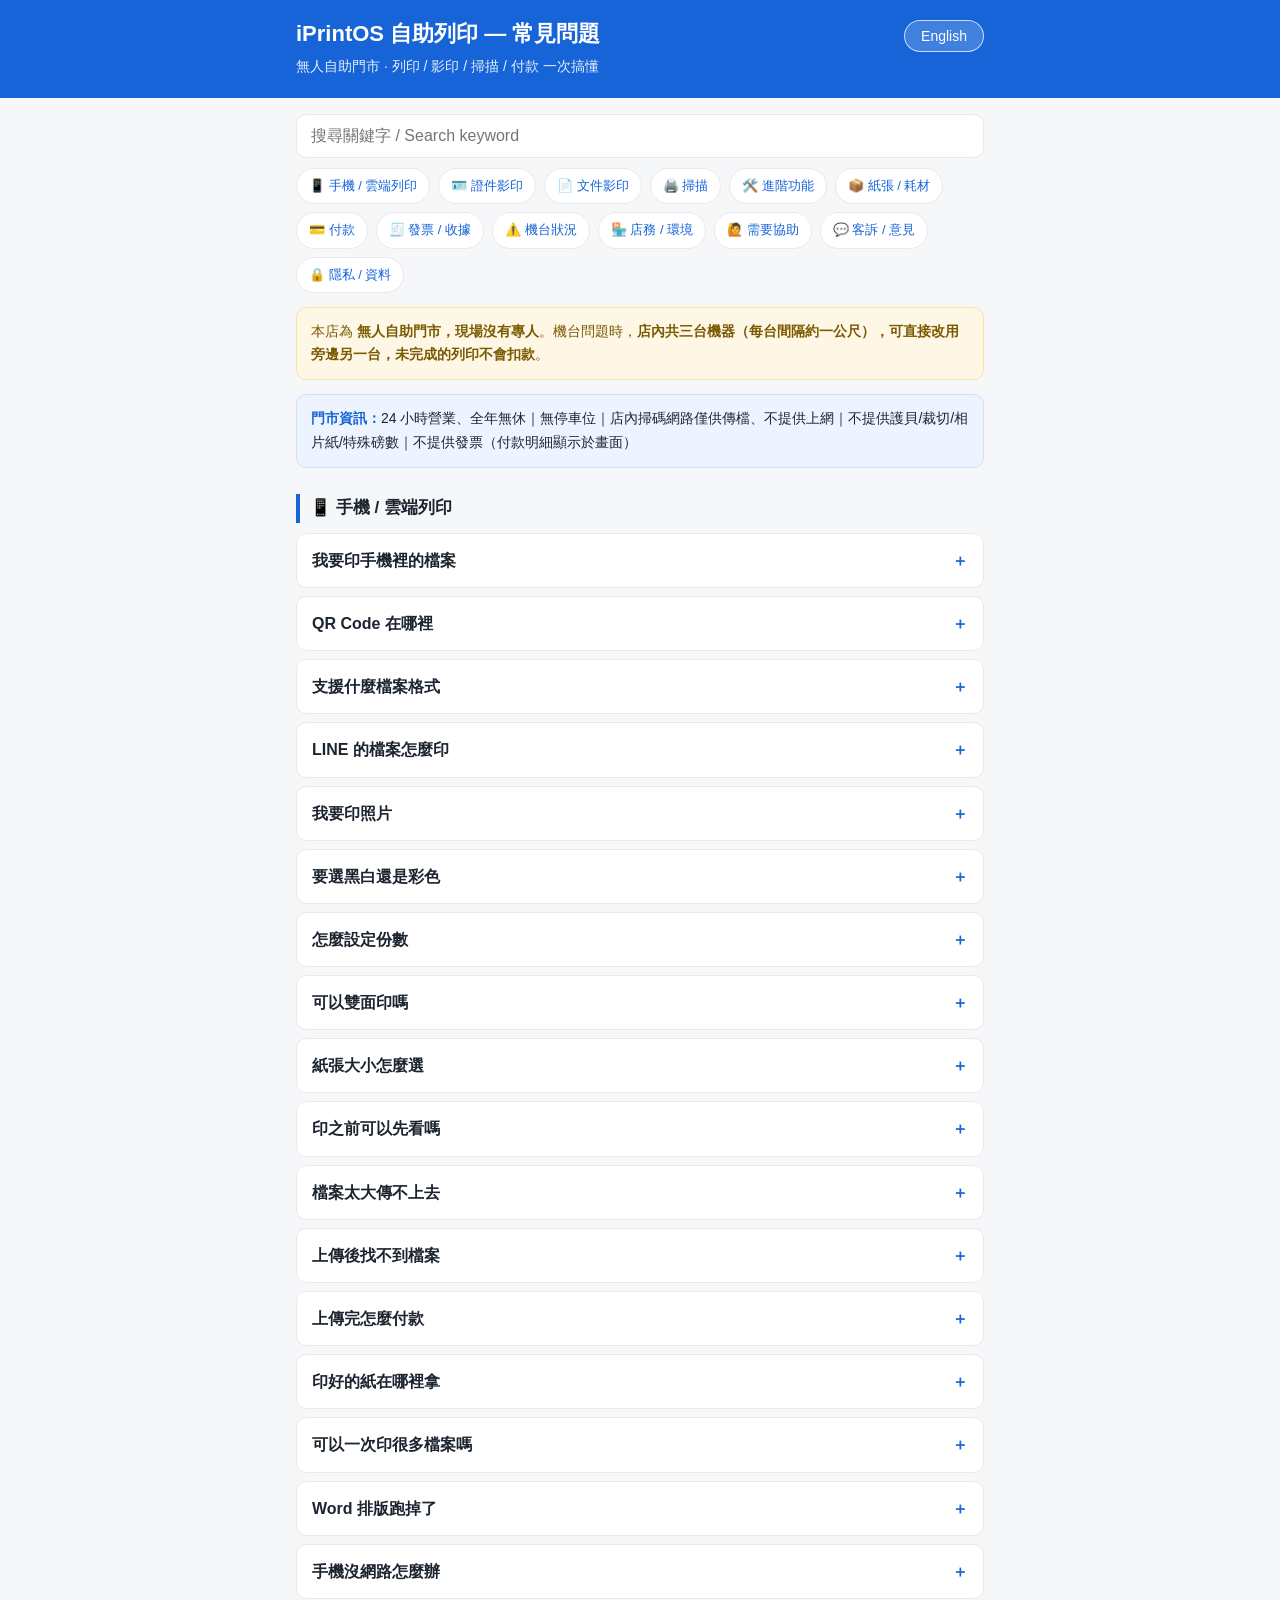
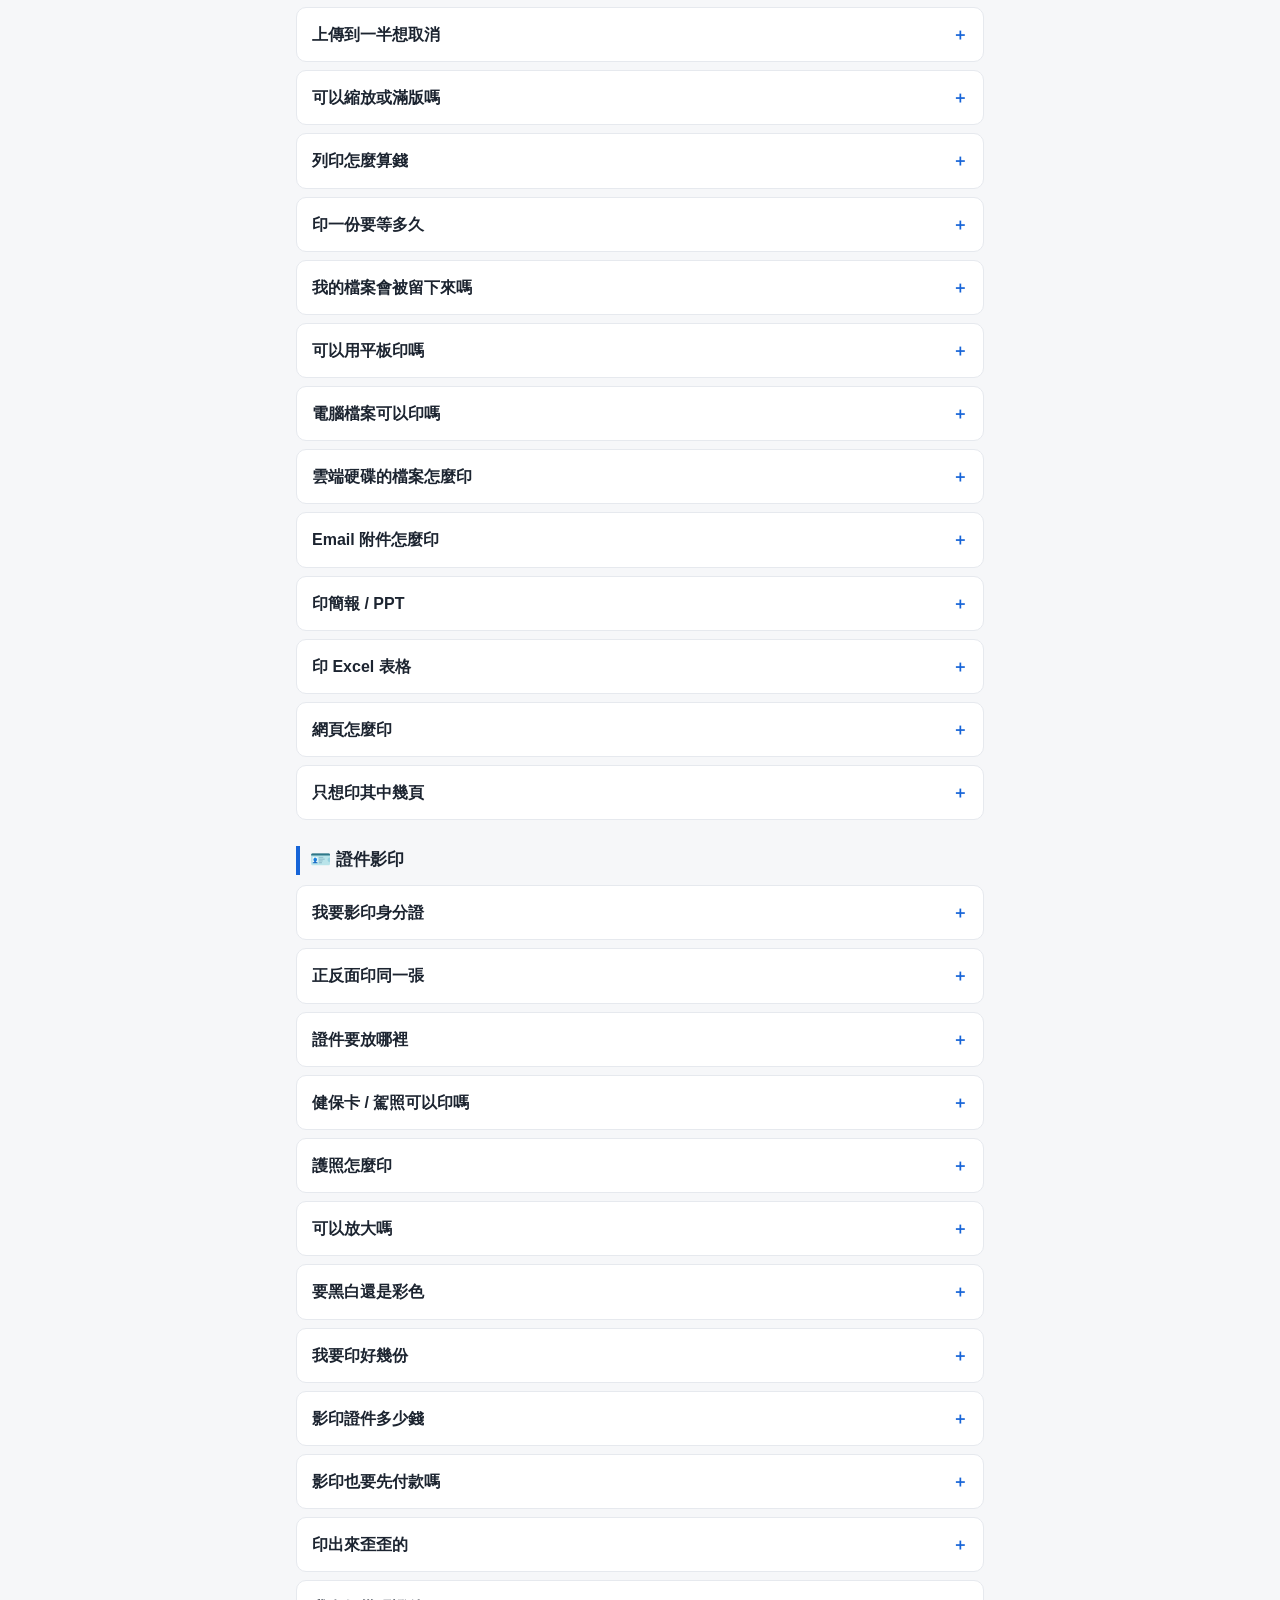
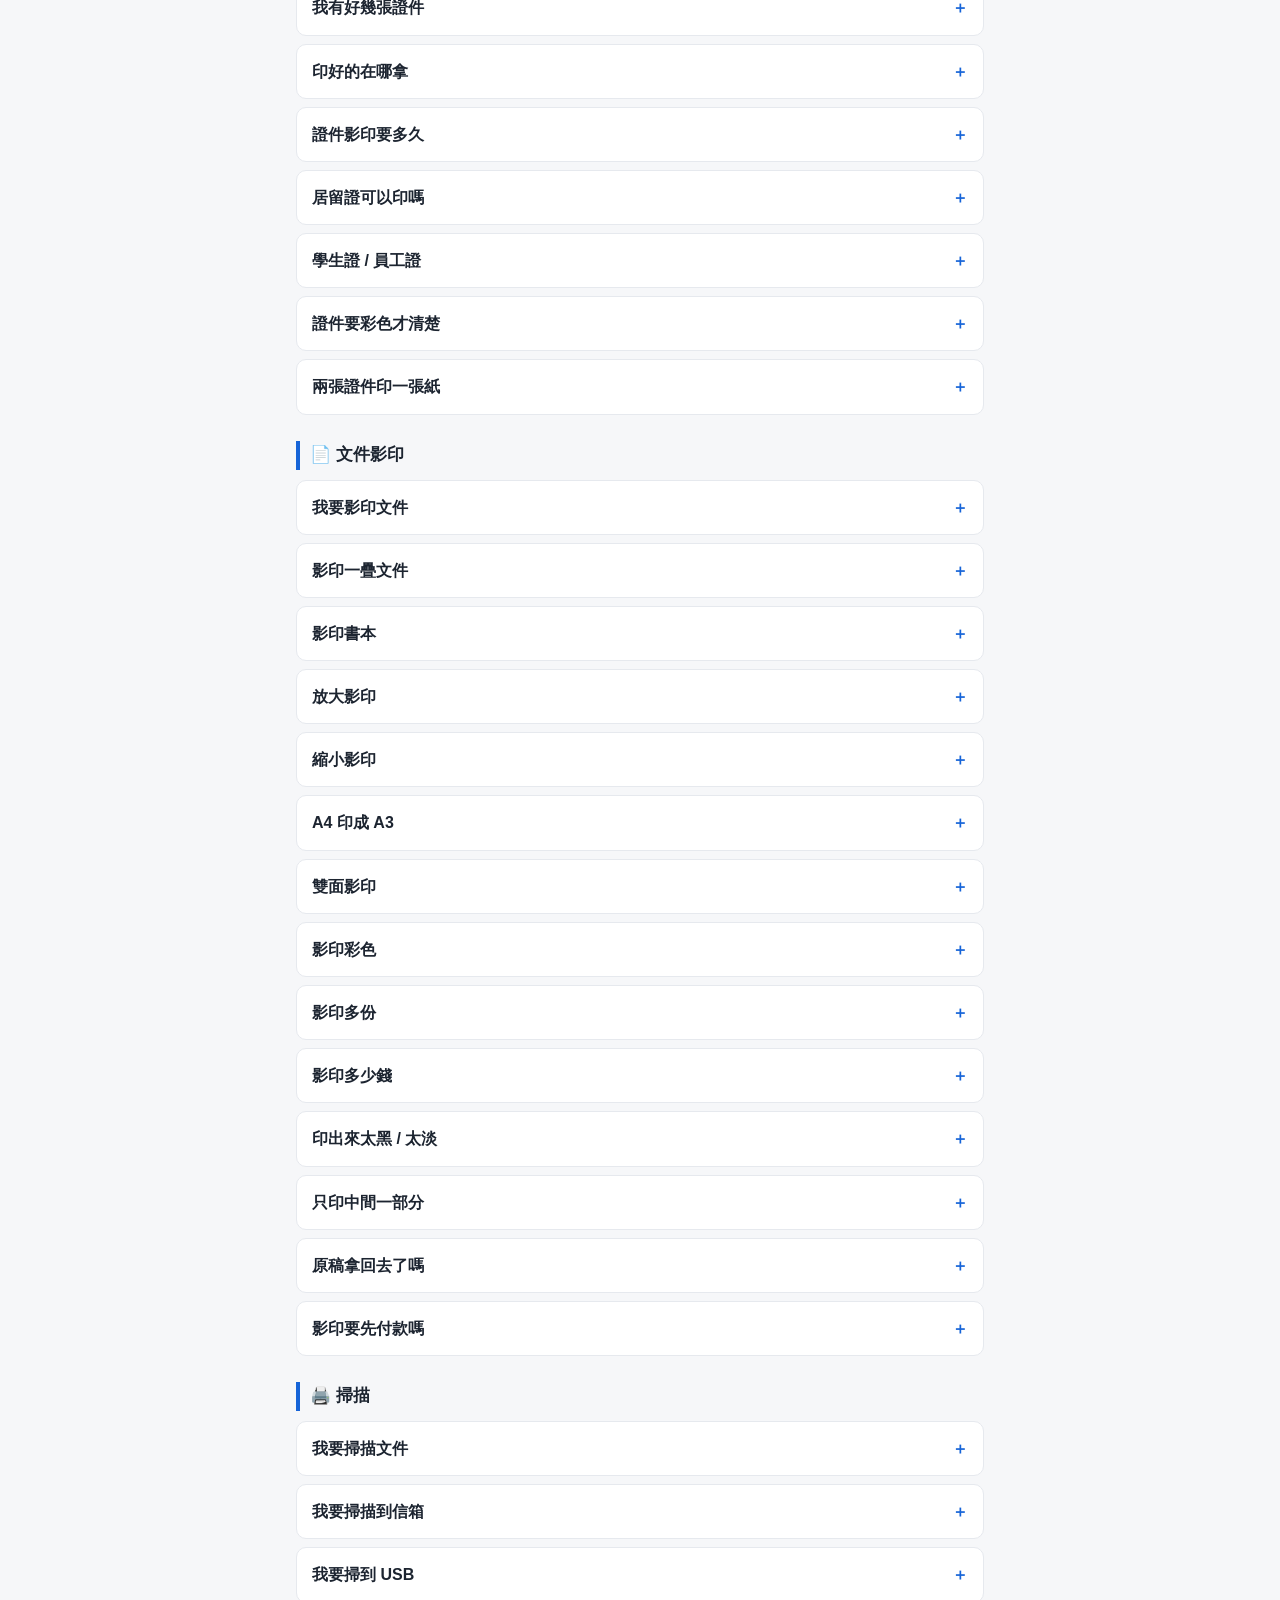
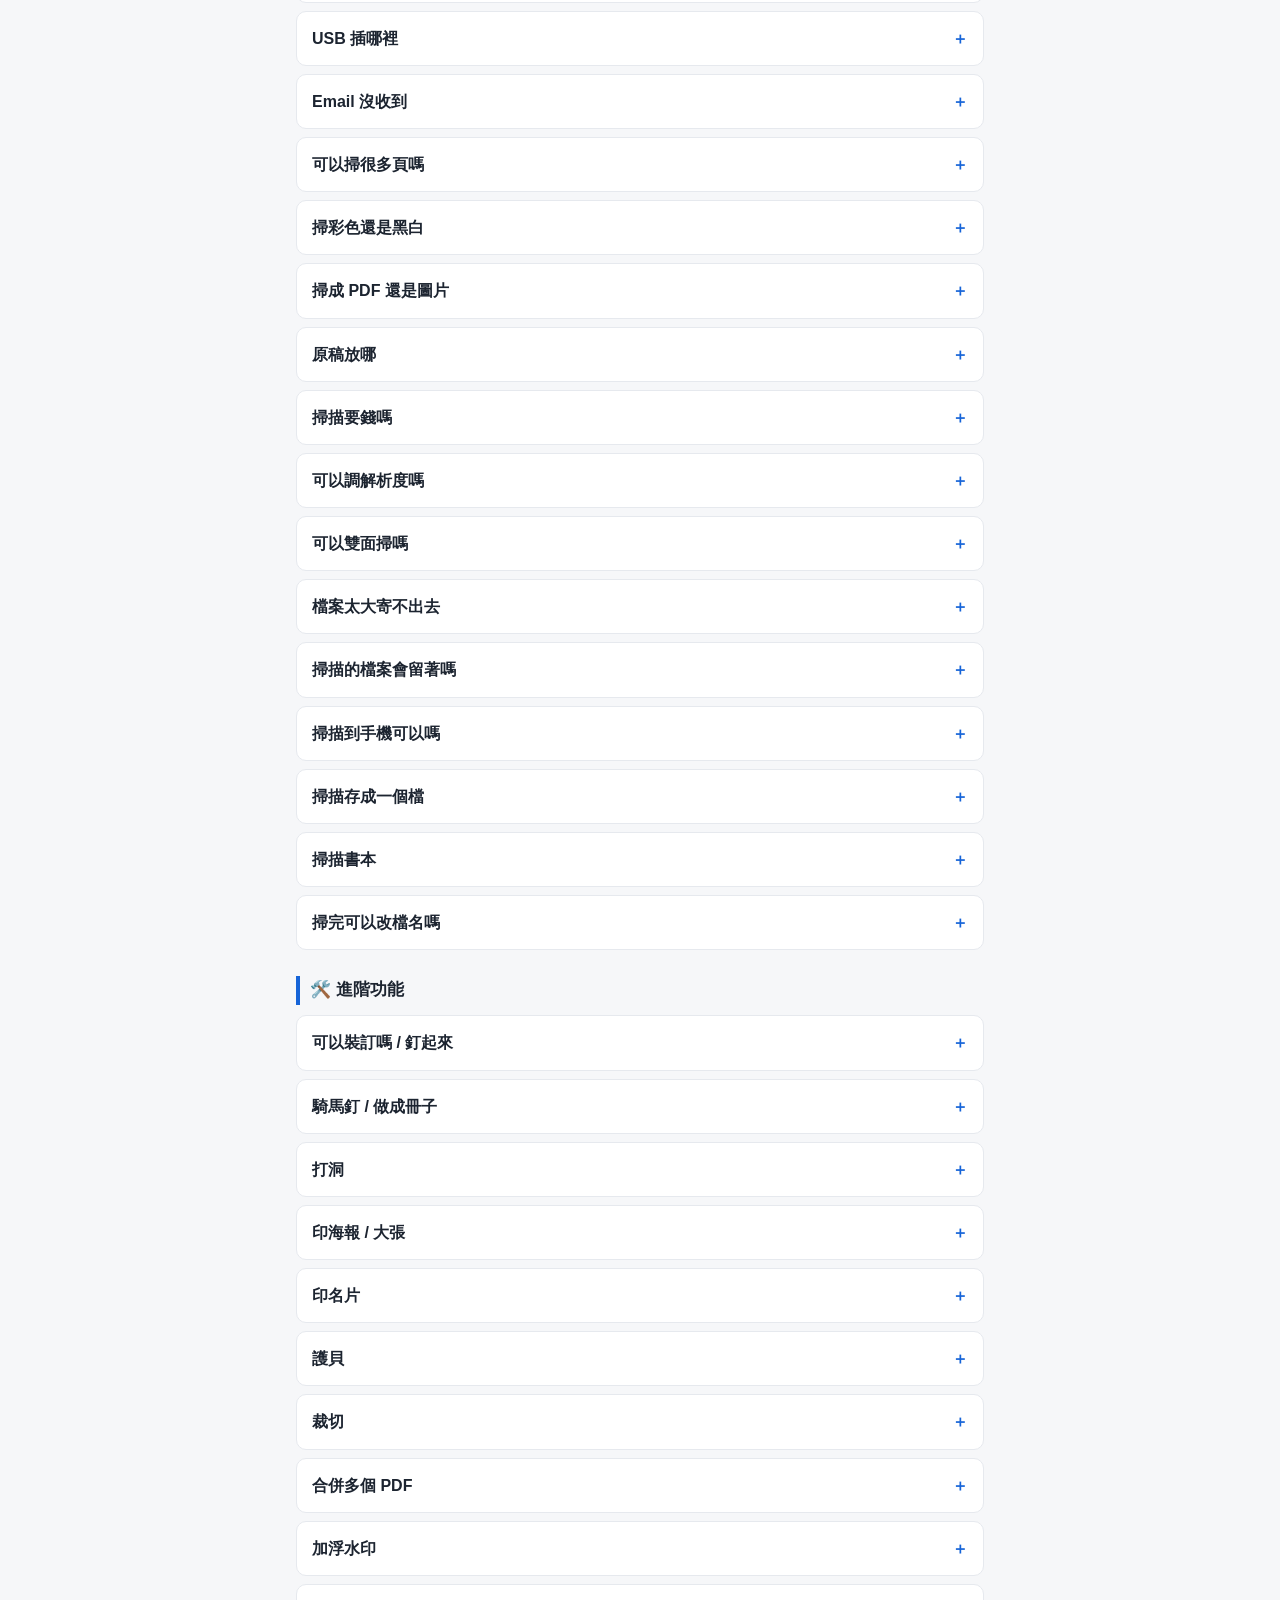
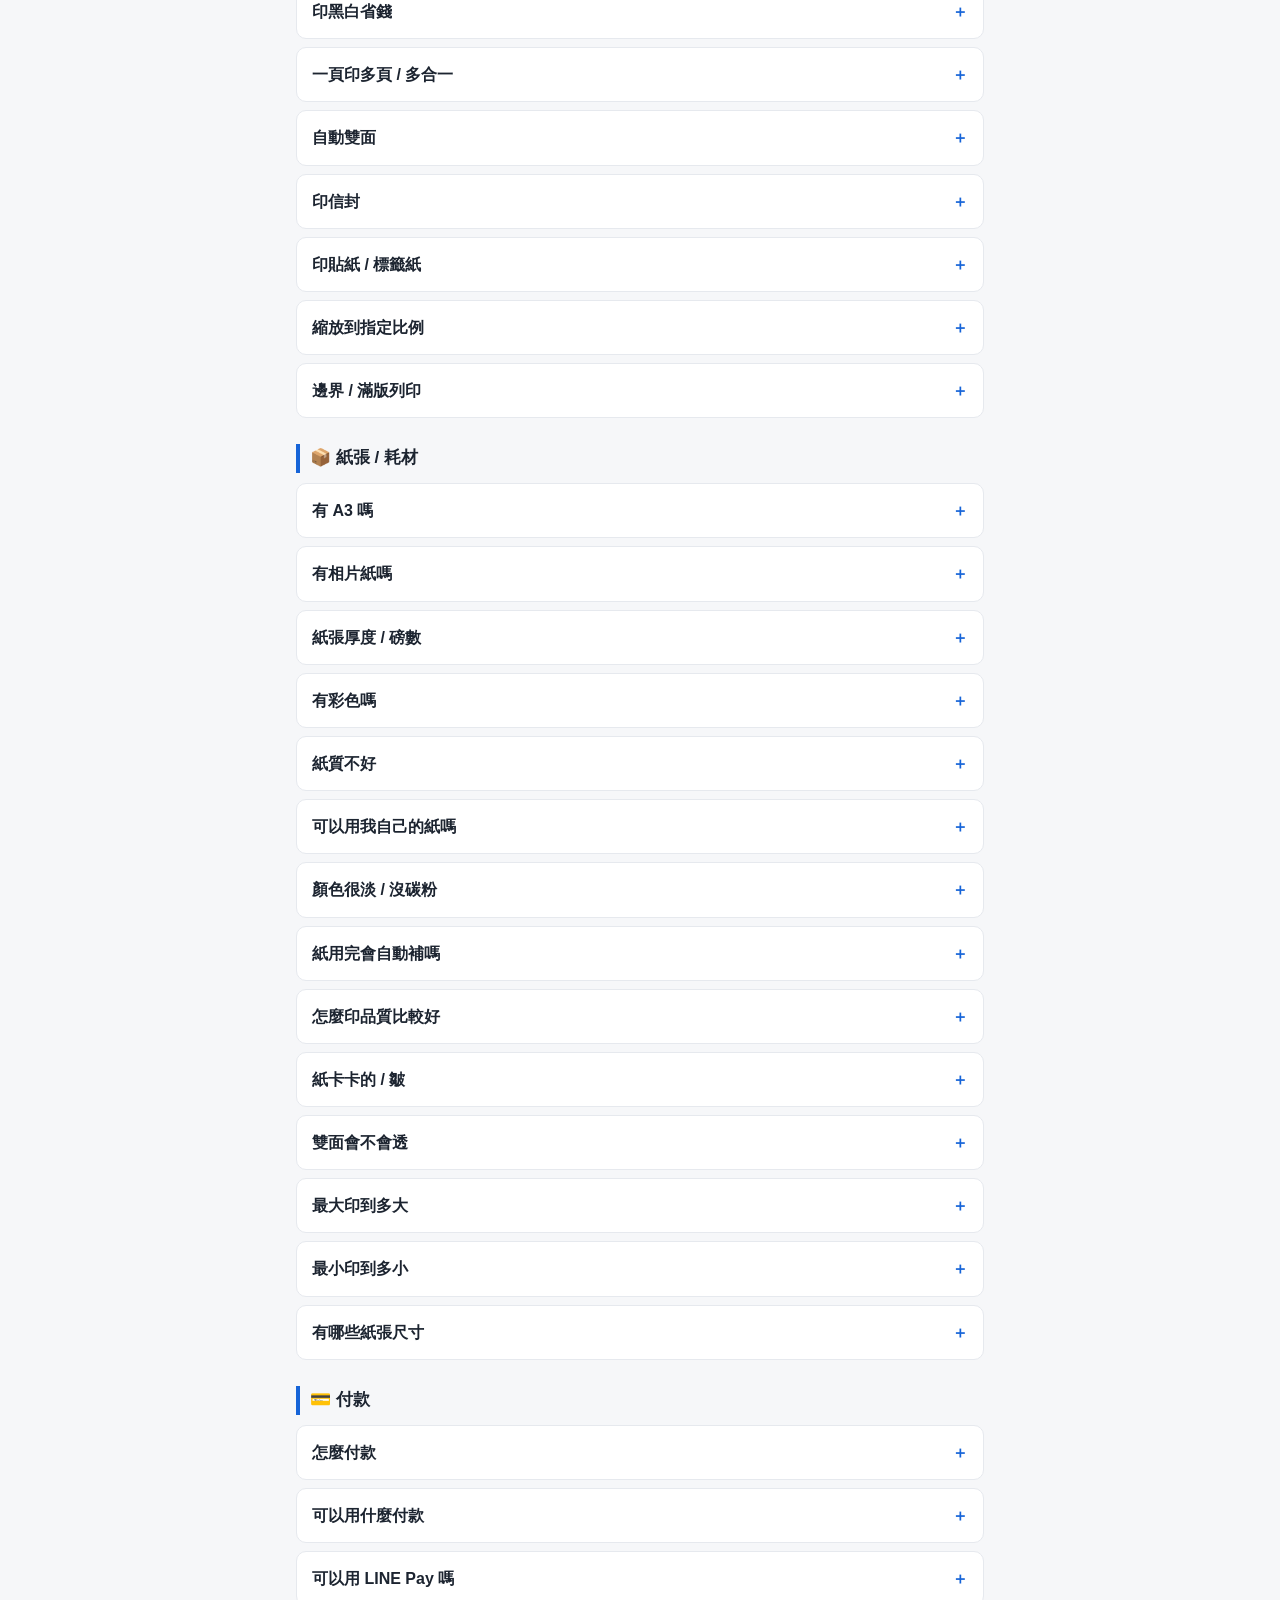
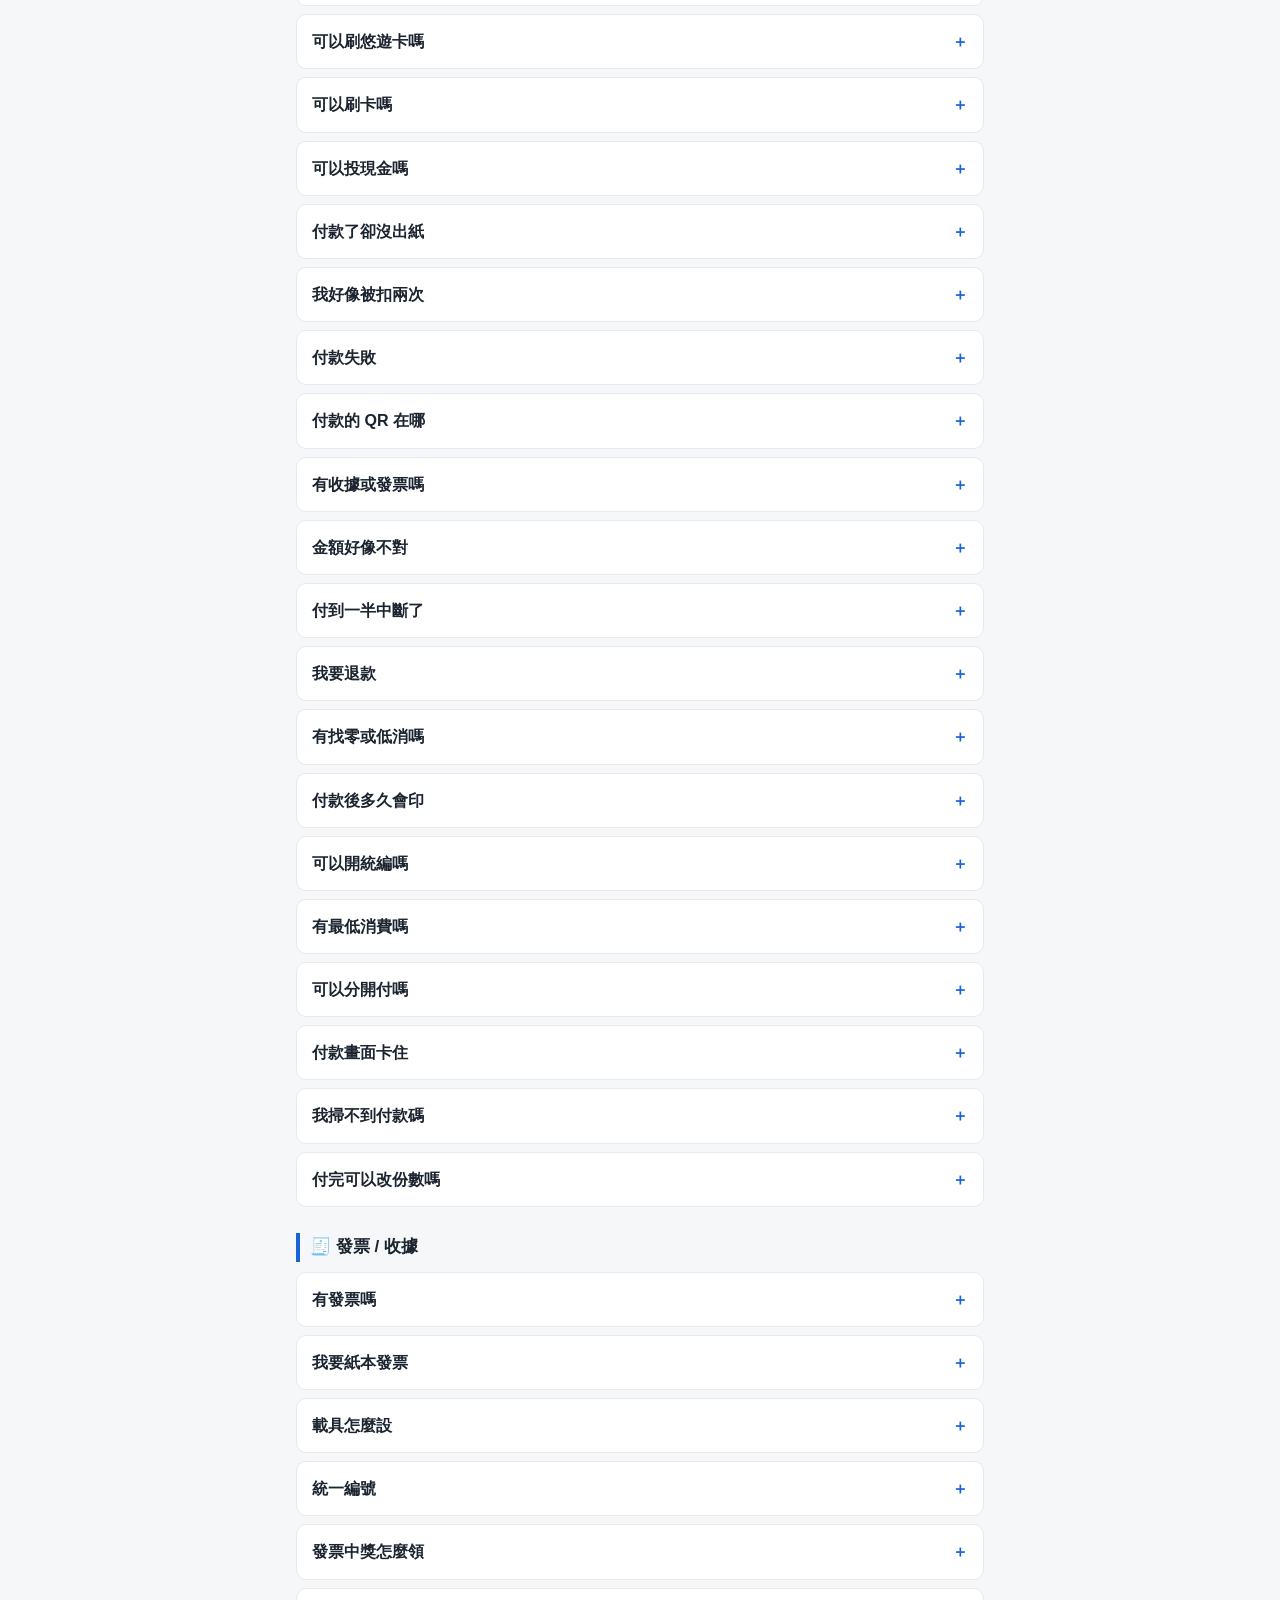
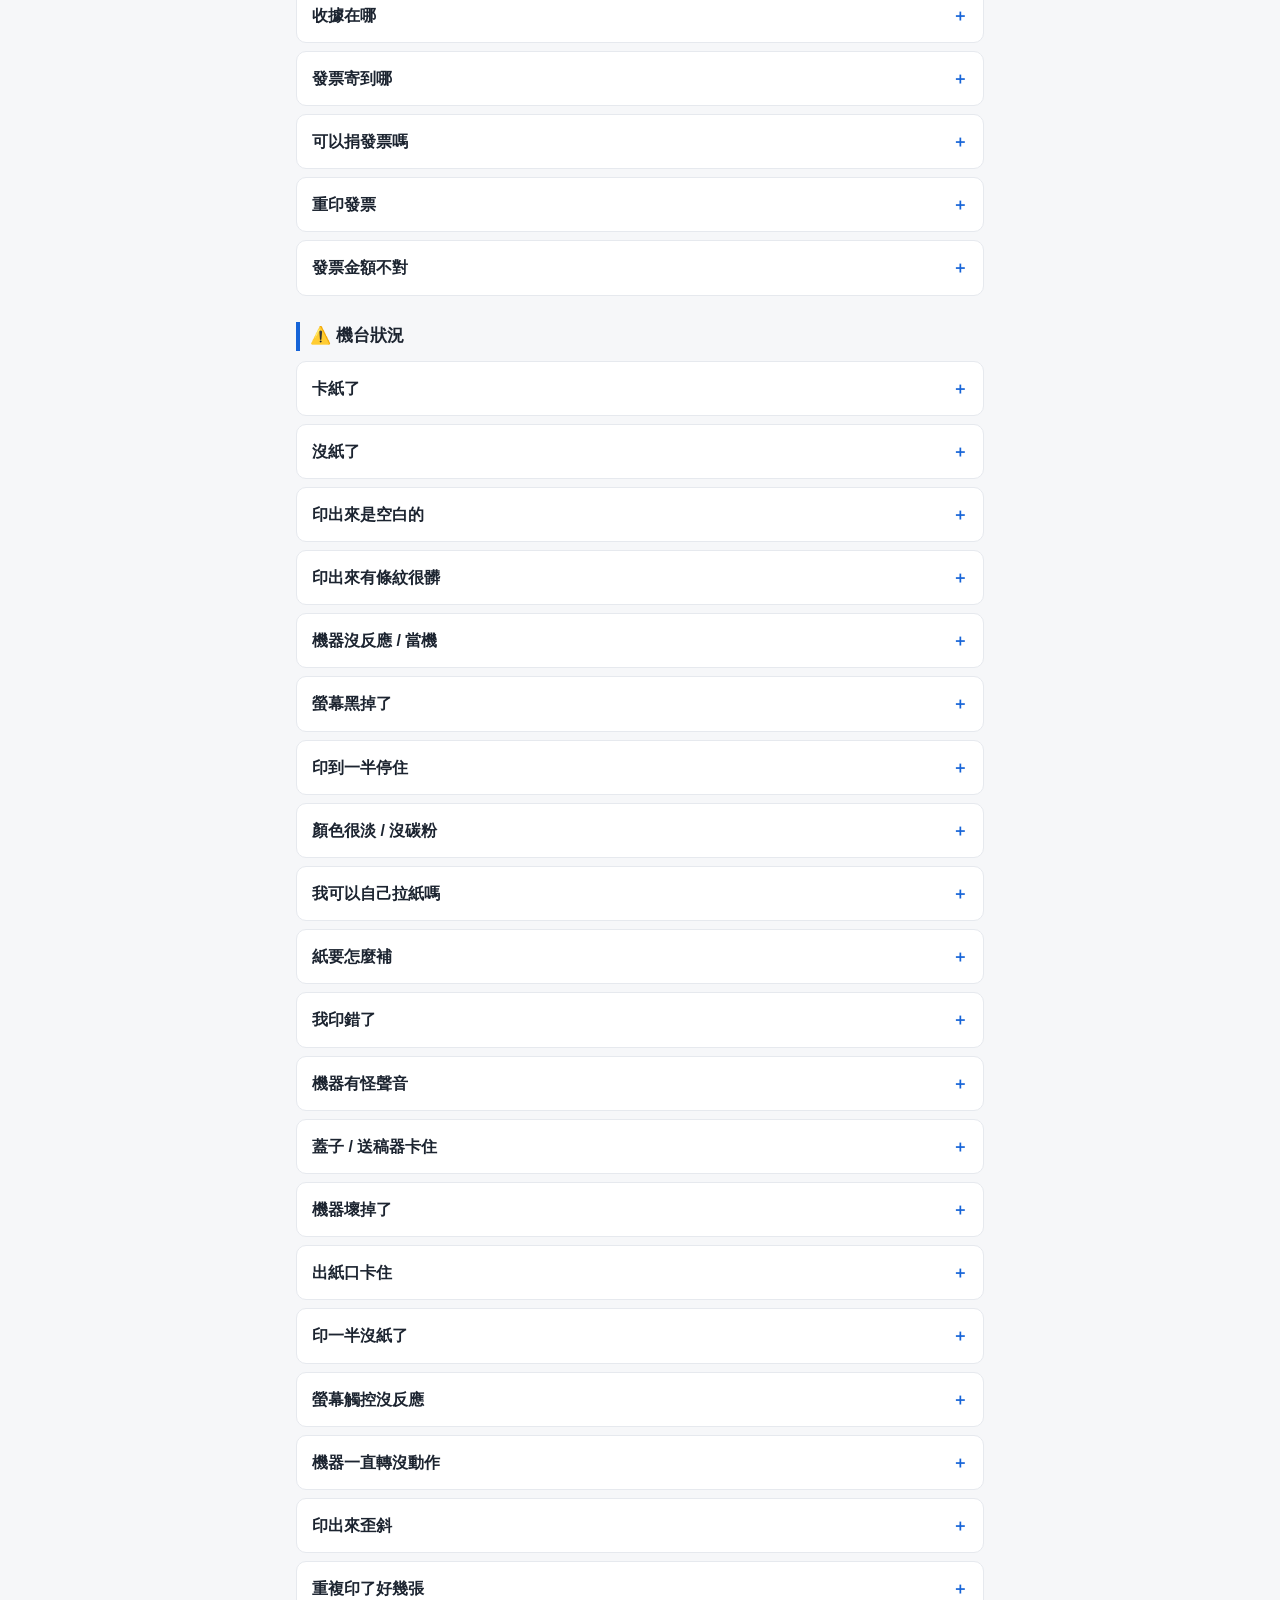
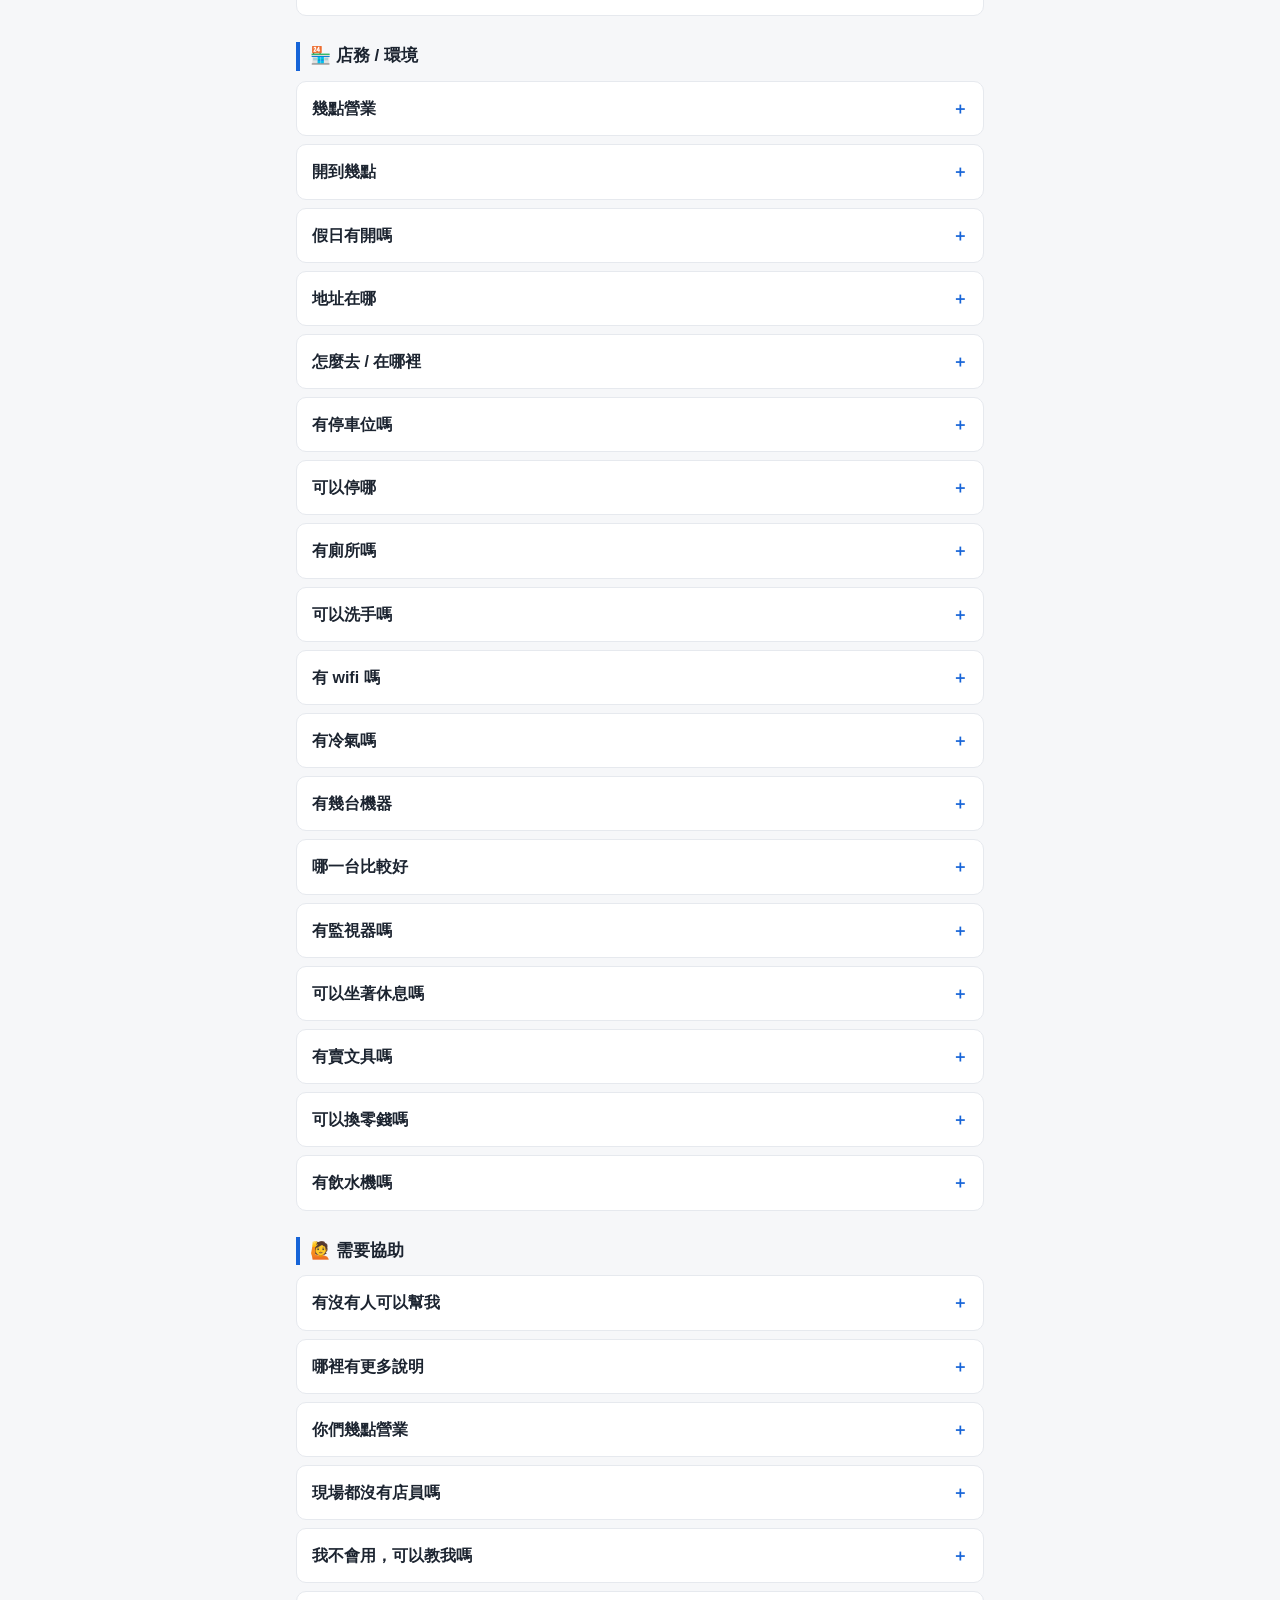
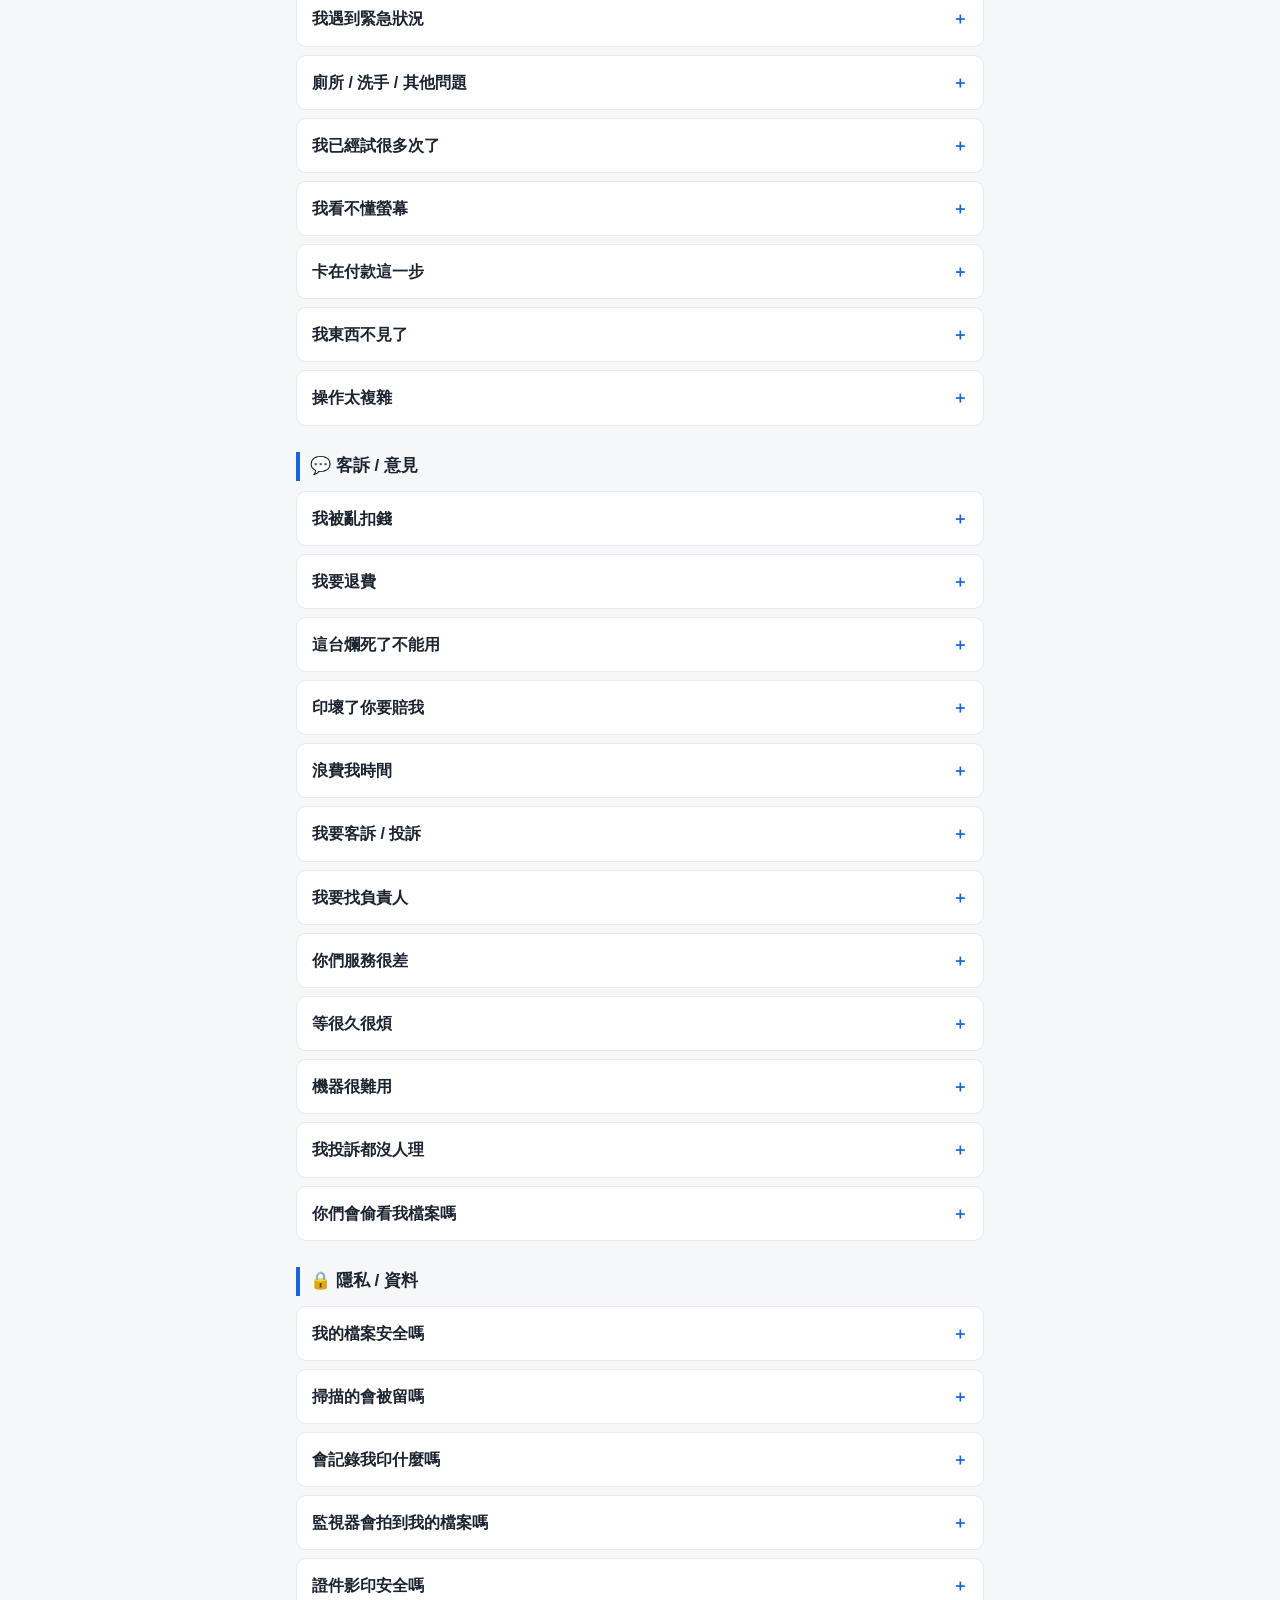
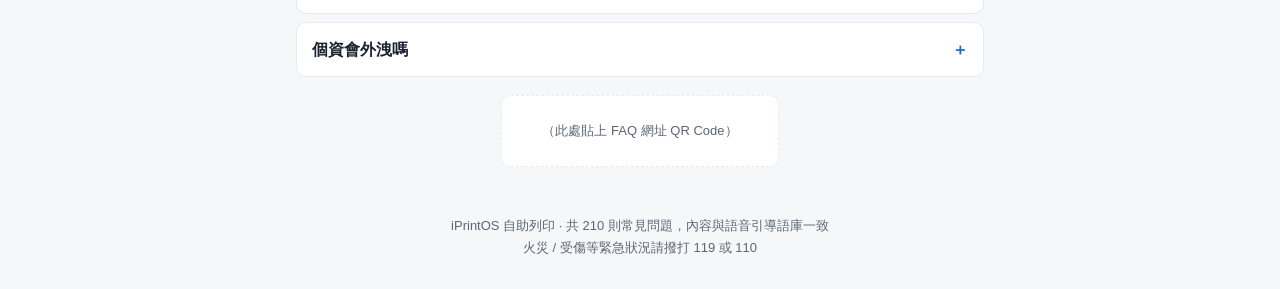
==== commit 2d4a38a2: "docs: 修正FAQ頂部疊字 + 英文模式問句全英文 - 頂部改flex版面,語言鈕不再壓到標題(原絕對定位導致疊字) - 補上210題英文問句(語庫trigger僅中文,新增config/trig" ====
--- a/docs/faq.html
+++ b/docs/faq.html
@@ -10,12 +10,13 @@
   body{margin:0;font-family:-apple-system,"PingFang TC","Noto Sans TC","Microsoft JhengHei",sans-serif;background:var(--bg);color:var(--ink);line-height:1.7;-webkit-text-size-adjust:100%}
   /* language toggle */
   body .en{display:none} body.lang-en .zh{display:none} body.lang-en .en{display:inline}
-  header{background:var(--brand);color:#fff;padding:24px 20px}
+  header{background:var(--brand);color:#fff;padding:20px 16px}
   .wrap{max-width:720px;margin:0 auto;padding:0 16px}
-  header h1{margin:0 0 6px;font-size:22px}
+  .topbar{display:flex;align-items:flex-start;justify-content:space-between;gap:12px}
+  .htext{flex:1;min-width:0}
+  header h1{margin:0 0 6px;font-size:22px;line-height:1.3}
   header p{margin:0;opacity:.9;font-size:14px}
-  .langbtn{position:absolute;top:18px;right:16px;background:rgba(255,255,255,.18);border:1px solid rgba(255,255,255,.6);color:#fff;border-radius:20px;padding:6px 14px;font-size:13px;cursor:pointer}
-  .topbar{position:relative}
+  .langbtn{flex:none;white-space:nowrap;background:rgba(255,255,255,.18);border:1px solid rgba(255,255,255,.7);color:#fff;border-radius:20px;padding:7px 16px;font-size:14px;cursor:pointer}
   .search{margin:16px 0 8px}
   .search input{width:100%;padding:12px 14px;border:1px solid var(--line);border-radius:10px;font-size:16px}
   .nav{display:flex;flex-wrap:wrap;gap:8px;margin:10px 0 4px}
@@ -26,9 +27,10 @@
   .facts b{color:var(--brand)}
   h2{font-size:17px;margin:26px 0 10px;padding-left:10px;border-left:4px solid var(--brand);scroll-margin-top:12px}
   details{background:var(--card);border:1px solid var(--line);border-radius:10px;margin:8px 0;overflow:hidden}
-  summary{cursor:pointer;padding:13px 15px;font-weight:600;list-style:none;display:flex;justify-content:space-between;gap:10px}
+  summary{cursor:pointer;padding:13px 15px;font-weight:600;list-style:none;display:flex;justify-content:space-between;align-items:center;gap:10px}
   summary::-webkit-details-marker{display:none}
-  summary::after{content:"＋";color:var(--brand);font-weight:700}
+  .qtext{flex:1}
+  summary::after{content:"＋";color:var(--brand);font-weight:700;flex:none}
   details[open] summary::after{content:"－"}
   .ans{padding:0 15px 14px;color:var(--sub);font-size:15px}
   footer{color:var(--sub);font-size:13px;text-align:center;padding:30px 16px}
@@ -39,9 +41,11 @@
 </head>
 <body class="lang-zh">
 <header><div class="wrap topbar">
+  <div class="htext">
+    <h1><span class="zh">iPrintOS 自助列印 — 常見問題</span><span class="en">iPrintOS Self-service — FAQ</span></h1>
+    <p><span class="zh">無人自助門市 · 列印 / 影印 / 掃描 / 付款 一次搞懂</span><span class="en">Self-service store · Print / Copy / Scan / Pay</span></p>
+  </div>
   <button class="langbtn" onclick="toggleLang()"><span class="zh">English</span><span class="en">中文</span></button>
-  <h1>iPrintOS 自助列印 — 常見問題</h1>
-  <p><span class="zh">無人自助門市 · 列印 / 影印 / 掃描 / 付款 一次搞懂</span><span class="en">Self-service store · Print / Copy / Scan / Pay</span></p>
 </div></header>
 
 <div class="wrap">
@@ -55,228 +59,228 @@
   <div class="facts"><span class="zh"><b>門市資訊：</b>24 小時營業、全年無休｜無停車位｜店內掃碼網路僅供傳檔、不提供上網｜不提供護貝/裁切/相片紙/特殊磅數｜不提供發票（付款明細顯示於畫面）</span><span class="en"><b>Store info:</b> Open 24/7 all year｜No parking｜In-store QR network is for file transfer only, no internet｜No lamination/cutting/photo paper/special weights｜No invoices (payment details shown on screen)</span></div>
 
   <h2 id="sec-PM"><span class="zh">📱 手機 / 雲端列印</span><span class="en">Mobile / Cloud Print</span></h2>
-  <details><summary><span class="zh">我要印手機裡的檔案</span><span class="en">我要印手機裡的檔案</span></summary><div class="ans"><span class="zh">好的，請拿手機掃描機台上的 QR Code，就能上傳檔案列印。</span><span class="en">Scan the QR code on the machine to upload and print.</span></div></details>
-  <details><summary><span class="zh">QR Code 在哪裡</span><span class="en">QR Code 在哪裡</span></summary><div class="ans"><span class="zh">QR Code 在機台螢幕或機身貼紙上，掃描後手機會打開上傳頁面。</span><span class="en">The QR code is on the screen or a sticker; scanning opens the upload page.</span></div></details>
-  <details><summary><span class="zh">支援什麼檔案格式</span><span class="en">支援什麼檔案格式</span></summary><div class="ans"><span class="zh">支援 PDF、Word、以及 JPG、PNG 圖片，建議先轉成 PDF 最穩定。</span><span class="en">We support PDF, Word, and JPG/PNG; PDF works best.</span></div></details>
-  <details><summary><span class="zh">LINE 的檔案怎麼印</span><span class="en">LINE 的檔案怎麼印</span></summary><div class="ans"><span class="zh">先在 LINE 把檔案存到手機，再掃 QR Code 從上傳頁選那個檔案。</span><span class="en">Save the file from LINE first, then upload after scanning the QR code.</span></div></details>
-  <details><summary><span class="zh">我要印照片</span><span class="en">我要印照片</span></summary><div class="ans"><span class="zh">掃 QR Code 後選照片上傳，可以選彩色和尺寸再確認列印。</span><span class="en">Scan, upload your photo, pick color and size, then confirm.</span></div></details>
-  <details><summary><span class="zh">要選黑白還是彩色</span><span class="en">要選黑白還是彩色</span></summary><div class="ans"><span class="zh">上傳後在手機頁面可切換黑白或彩色，彩色費用較高。</span><span class="en">Switch black-and-white or color on your phone; color costs more.</span></div></details>
-  <details><summary><span class="zh">怎麼設定份數</span><span class="en">怎麼設定份數</span></summary><div class="ans"><span class="zh">在手機預覽頁面可調整份數，確認後再付款。</span><span class="en">Set the number of copies on the preview page, then pay.</span></div></details>
-  <details><summary><span class="zh">可以雙面印嗎</span><span class="en">可以雙面印嗎</span></summary><div class="ans"><span class="zh">可以，在手機設定頁面選「雙面列印」即可。</span><span class="en">Yes—choose double-sided in the settings.</span></div></details>
-  <details><summary><span class="zh">紙張大小怎麼選</span><span class="en">紙張大小怎麼選</span></summary><div class="ans"><span class="zh">可選 A4 或 A3，在手機頁面的紙張設定切換。</span><span class="en">Choose A4 or A3 under paper settings.</span></div></details>
-  <details><summary><span class="zh">印之前可以先看嗎</span><span class="en">印之前可以先看嗎</span></summary><div class="ans"><span class="zh">可以，付款前手機會顯示預覽，確認沒問題再付款。</span><span class="en">Yes—you&#x27;ll see a preview before paying.</span></div></details>
-  <details><summary><span class="zh">檔案太大傳不上去</span><span class="en">檔案太大傳不上去</span></summary><div class="ans"><span class="zh">檔案較大請稍等上傳完成，或先壓縮、分次上傳。</span><span class="en">For large files, wait or compress and split.</span></div></details>
-  <details><summary><span class="zh">上傳後找不到檔案</span><span class="en">上傳後找不到檔案</span></summary><div class="ans"><span class="zh">請確認上傳完成的提示，沒有的話重新掃 QR Code 再上傳一次。</span><span class="en">Check the upload-complete prompt; if missing, rescan and upload again.</span></div></details>
-  <details><summary><span class="zh">上傳完怎麼付款</span><span class="en">上傳完怎麼付款</span></summary><div class="ans"><span class="zh">確認預覽後點付款，依畫面用電子支付或掃碼完成即可。</span><span class="en">After the preview, tap pay and complete via mobile payment.</span></div></details>
-  <details><summary><span class="zh">印好的紙在哪裡拿</span><span class="en">印好的紙在哪裡拿</span></summary><div class="ans"><span class="zh">付款完成後紙張會從出紙匣送出，請到出紙口拿取。</span><span class="en">Collect your prints from the output tray after payment.</span></div></details>
-  <details><summary><span class="zh">可以一次印很多檔案嗎</span><span class="en">可以一次印很多檔案嗎</span></summary><div class="ans"><span class="zh">可以，上傳頁面能加入多個檔案，會一起計算份數與價格。</span><span class="en">Yes—add multiple files; they&#x27;re priced together.</span></div></details>
-  <details><summary><span class="zh">Word 排版跑掉了</span><span class="en">Word 排版跑掉了</span></summary><div class="ans"><span class="zh">Word 轉檔有時會位移，建議先轉成 PDF 再上傳最準確。</span><span class="en">Word layout can shift; convert to PDF first.</span></div></details>
-  <details><summary><span class="zh">手機沒網路怎麼辦</span><span class="en">手機沒網路怎麼辦</span></summary><div class="ans"><span class="zh">掃機台 QR Code 上傳檔案時會自動連線傳檔，不需另外上網；其他用途請用手機行動網路。</span><span class="en">Scanning the QR auto-connects just to send your file—no internet needed; use mobile data for anything else.</span></div></details>
-  <details><summary><span class="zh">上傳到一半想取消</span><span class="en">上傳到一半想取消</span></summary><div class="ans"><span class="zh">直接關閉手機頁面即可取消，未付款不會列印也不會收費。</span><span class="en">Just close the page to cancel; nothing prints or charges before payment.</span></div></details>
-  <details><summary><span class="zh">可以縮放或滿版嗎</span><span class="en">可以縮放或滿版嗎</span></summary><div class="ans"><span class="zh">在手機設定可選縮放或滿版列印，預覽會即時更新。</span><span class="en">Choose scaling or fit-to-page; the preview updates instantly.</span></div></details>
-  <details><summary><span class="zh">列印怎麼算錢</span><span class="en">列印怎麼算錢</span></summary><div class="ans"><span class="zh">系統會依頁數、黑白或彩色、紙張大小自動計價，付款前會顯示金額。</span><span class="en">Price is by pages, color, and size; shown before payment.</span></div></details>
-  <details><summary><span class="zh">印一份要等多久</span><span class="en">印一份要等多久</span></summary><div class="ans"><span class="zh">付款後通常幾秒到十幾秒就會出紙，份數多會久一點。</span><span class="en">Usually seconds after payment; more copies take longer.</span></div></details>
-  <details><summary><span class="zh">我的檔案會被留下來嗎</span><span class="en">我的檔案會被留下來嗎</span></summary><div class="ans"><span class="zh">您的檔案只暫存在店內主機處理，列印後會自動清除，不會上傳雲端。</span><span class="en">Your file is processed in-store and cleared after printing—never uploaded.</span></div></details>
-  <details><summary><span class="zh">可以用平板印嗎</span><span class="en">可以用平板印嗎</span></summary><div class="ans"><span class="zh">可以，平板一樣掃 QR Code 上傳即可。</span><span class="en">Yes—tablets can scan the QR code and upload too.</span></div></details>
-  <details><summary><span class="zh">電腦檔案可以印嗎</span><span class="en">電腦檔案可以印嗎</span></summary><div class="ans"><span class="zh">可以，把檔案傳到手機或用手機開雲端，再掃 QR Code 上傳。</span><span class="en">Yes—move it to your phone or open it from the cloud, then upload.</span></div></details>
-  <details><summary><span class="zh">雲端硬碟的檔案怎麼印</span><span class="en">雲端硬碟的檔案怎麼印</span></summary><div class="ans"><span class="zh">先在手機開啟雲端把檔案下載，再掃 QR Code 上傳。</span><span class="en">Download it from the cloud on your phone first, then upload.</span></div></details>
-  <details><summary><span class="zh">Email 附件怎麼印</span><span class="en">Email 附件怎麼印</span></summary><div class="ans"><span class="zh">在手機把附件存下來，再掃 QR Code 從上傳頁選它。</span><span class="en">Save the attachment on your phone, then upload it.</span></div></details>
-  <details><summary><span class="zh">印簡報 / PPT</span><span class="en">印簡報 / PPT</span></summary><div class="ans"><span class="zh">支援，建議先轉成 PDF 再上傳，排版最穩。</span><span class="en">Supported—convert to PDF first for stable layout.</span></div></details>
-  <details><summary><span class="zh">印 Excel 表格</span><span class="en">印 Excel 表格</span></summary><div class="ans"><span class="zh">可以，建議先轉 PDF 並確認列印範圍再上傳。</span><span class="en">Yes—convert to PDF and check the print range first.</span></div></details>
-  <details><summary><span class="zh">網頁怎麼印</span><span class="en">網頁怎麼印</span></summary><div class="ans"><span class="zh">在手機把網頁存成 PDF，再掃 QR Code 上傳。</span><span class="en">Save the webpage as PDF on your phone, then upload.</span></div></details>
-  <details><summary><span class="zh">只想印其中幾頁</span><span class="en">只想印其中幾頁</span></summary><div class="ans"><span class="zh">在手機預覽頁可選列印頁數範圍，再確認付款。</span><span class="en">Choose the page range on the preview, then pay.</span></div></details>
+  <details><summary><span class="qtext"><span class="zh">我要印手機裡的檔案</span><span class="en">Print a file from my phone</span></span></summary><div class="ans"><span class="zh">好的，請拿手機掃描機台上的 QR Code，就能上傳檔案列印。</span><span class="en">Scan the QR code on the machine to upload and print.</span></div></details>
+  <details><summary><span class="qtext"><span class="zh">QR Code 在哪裡</span><span class="en">Where is the QR code?</span></span></summary><div class="ans"><span class="zh">QR Code 在機台螢幕或機身貼紙上，掃描後手機會打開上傳頁面。</span><span class="en">The QR code is on the screen or a sticker; scanning opens the upload page.</span></div></details>
+  <details><summary><span class="qtext"><span class="zh">支援什麼檔案格式</span><span class="en">What file formats are supported?</span></span></summary><div class="ans"><span class="zh">支援 PDF、Word、以及 JPG、PNG 圖片，建議先轉成 PDF 最穩定。</span><span class="en">We support PDF, Word, and JPG/PNG; PDF works best.</span></div></details>
+  <details><summary><span class="qtext"><span class="zh">LINE 的檔案怎麼印</span><span class="en">How do I print a file from LINE?</span></span></summary><div class="ans"><span class="zh">先在 LINE 把檔案存到手機，再掃 QR Code 從上傳頁選那個檔案。</span><span class="en">Save the file from LINE first, then upload after scanning the QR code.</span></div></details>
+  <details><summary><span class="qtext"><span class="zh">我要印照片</span><span class="en">I want to print a photo</span></span></summary><div class="ans"><span class="zh">掃 QR Code 後選照片上傳，可以選彩色和尺寸再確認列印。</span><span class="en">Scan, upload your photo, pick color and size, then confirm.</span></div></details>
+  <details><summary><span class="qtext"><span class="zh">要選黑白還是彩色</span><span class="en">Black-and-white or color?</span></span></summary><div class="ans"><span class="zh">上傳後在手機頁面可切換黑白或彩色，彩色費用較高。</span><span class="en">Switch black-and-white or color on your phone; color costs more.</span></div></details>
+  <details><summary><span class="qtext"><span class="zh">怎麼設定份數</span><span class="en">How do I set the number of copies?</span></span></summary><div class="ans"><span class="zh">在手機預覽頁面可調整份數，確認後再付款。</span><span class="en">Set the number of copies on the preview page, then pay.</span></div></details>
+  <details><summary><span class="qtext"><span class="zh">可以雙面印嗎</span><span class="en">Can I print double-sided?</span></span></summary><div class="ans"><span class="zh">可以，在手機設定頁面選「雙面列印」即可。</span><span class="en">Yes—choose double-sided in the settings.</span></div></details>
+  <details><summary><span class="qtext"><span class="zh">紙張大小怎麼選</span><span class="en">How do I choose paper size?</span></span></summary><div class="ans"><span class="zh">可選 A4 或 A3，在手機頁面的紙張設定切換。</span><span class="en">Choose A4 or A3 under paper settings.</span></div></details>
+  <details><summary><span class="qtext"><span class="zh">印之前可以先看嗎</span><span class="en">Can I preview before printing?</span></span></summary><div class="ans"><span class="zh">可以，付款前手機會顯示預覽，確認沒問題再付款。</span><span class="en">Yes—you&#x27;ll see a preview before paying.</span></div></details>
+  <details><summary><span class="qtext"><span class="zh">檔案太大傳不上去</span><span class="en">My file is too big to upload</span></span></summary><div class="ans"><span class="zh">檔案較大請稍等上傳完成，或先壓縮、分次上傳。</span><span class="en">For large files, wait or compress and split.</span></div></details>
+  <details><summary><span class="qtext"><span class="zh">上傳後找不到檔案</span><span class="en">Can&#x27;t find my file after uploading</span></span></summary><div class="ans"><span class="zh">請確認上傳完成的提示，沒有的話重新掃 QR Code 再上傳一次。</span><span class="en">Check the upload-complete prompt; if missing, rescan and upload again.</span></div></details>
+  <details><summary><span class="qtext"><span class="zh">上傳完怎麼付款</span><span class="en">How do I pay after uploading?</span></span></summary><div class="ans"><span class="zh">確認預覽後點付款，依畫面用電子支付或掃碼完成即可。</span><span class="en">After the preview, tap pay and complete via mobile payment.</span></div></details>
+  <details><summary><span class="qtext"><span class="zh">印好的紙在哪裡拿</span><span class="en">Where do I collect my prints?</span></span></summary><div class="ans"><span class="zh">付款完成後紙張會從出紙匣送出，請到出紙口拿取。</span><span class="en">Collect your prints from the output tray after payment.</span></div></details>
+  <details><summary><span class="qtext"><span class="zh">可以一次印很多檔案嗎</span><span class="en">Can I print many files at once?</span></span></summary><div class="ans"><span class="zh">可以，上傳頁面能加入多個檔案，會一起計算份數與價格。</span><span class="en">Yes—add multiple files; they&#x27;re priced together.</span></div></details>
+  <details><summary><span class="qtext"><span class="zh">Word 排版跑掉了</span><span class="en">My Word layout is messed up</span></span></summary><div class="ans"><span class="zh">Word 轉檔有時會位移，建議先轉成 PDF 再上傳最準確。</span><span class="en">Word layout can shift; convert to PDF first.</span></div></details>
+  <details><summary><span class="qtext"><span class="zh">手機沒網路怎麼辦</span><span class="en">What if my phone has no internet?</span></span></summary><div class="ans"><span class="zh">掃機台 QR Code 上傳檔案時會自動連線傳檔，不需另外上網；其他用途請用手機行動網路。</span><span class="en">Scanning the QR auto-connects just to send your file—no internet needed; use mobile data for anything else.</span></div></details>
+  <details><summary><span class="qtext"><span class="zh">上傳到一半想取消</span><span class="en">Cancel an upload in progress</span></span></summary><div class="ans"><span class="zh">直接關閉手機頁面即可取消，未付款不會列印也不會收費。</span><span class="en">Just close the page to cancel; nothing prints or charges before payment.</span></div></details>
+  <details><summary><span class="qtext"><span class="zh">可以縮放或滿版嗎</span><span class="en">Can I scale or fit to page?</span></span></summary><div class="ans"><span class="zh">在手機設定可選縮放或滿版列印，預覽會即時更新。</span><span class="en">Choose scaling or fit-to-page; the preview updates instantly.</span></div></details>
+  <details><summary><span class="qtext"><span class="zh">列印怎麼算錢</span><span class="en">How is printing priced?</span></span></summary><div class="ans"><span class="zh">系統會依頁數、黑白或彩色、紙張大小自動計價，付款前會顯示金額。</span><span class="en">Price is by pages, color, and size; shown before payment.</span></div></details>
+  <details><summary><span class="qtext"><span class="zh">印一份要等多久</span><span class="en">How long does one print take?</span></span></summary><div class="ans"><span class="zh">付款後通常幾秒到十幾秒就會出紙，份數多會久一點。</span><span class="en">Usually seconds after payment; more copies take longer.</span></div></details>
+  <details><summary><span class="qtext"><span class="zh">我的檔案會被留下來嗎</span><span class="en">Will my file be kept?</span></span></summary><div class="ans"><span class="zh">您的檔案只暫存在店內主機處理，列印後會自動清除，不會上傳雲端。</span><span class="en">Your file is processed in-store and cleared after printing—never uploaded.</span></div></details>
+  <details><summary><span class="qtext"><span class="zh">可以用平板印嗎</span><span class="en">Can I print from a tablet?</span></span></summary><div class="ans"><span class="zh">可以，平板一樣掃 QR Code 上傳即可。</span><span class="en">Yes—tablets can scan the QR code and upload too.</span></div></details>
+  <details><summary><span class="qtext"><span class="zh">電腦檔案可以印嗎</span><span class="en">Can I print computer files?</span></span></summary><div class="ans"><span class="zh">可以，把檔案傳到手機或用手機開雲端，再掃 QR Code 上傳。</span><span class="en">Yes—move it to your phone or open it from the cloud, then upload.</span></div></details>
+  <details><summary><span class="qtext"><span class="zh">雲端硬碟的檔案怎麼印</span><span class="en">How do I print a file from cloud storage?</span></span></summary><div class="ans"><span class="zh">先在手機開啟雲端把檔案下載，再掃 QR Code 上傳。</span><span class="en">Download it from the cloud on your phone first, then upload.</span></div></details>
+  <details><summary><span class="qtext"><span class="zh">Email 附件怎麼印</span><span class="en">How do I print an email attachment?</span></span></summary><div class="ans"><span class="zh">在手機把附件存下來，再掃 QR Code 從上傳頁選它。</span><span class="en">Save the attachment on your phone, then upload it.</span></div></details>
+  <details><summary><span class="qtext"><span class="zh">印簡報 / PPT</span><span class="en">Print a presentation / PPT</span></span></summary><div class="ans"><span class="zh">支援，建議先轉成 PDF 再上傳，排版最穩。</span><span class="en">Supported—convert to PDF first for stable layout.</span></div></details>
+  <details><summary><span class="qtext"><span class="zh">印 Excel 表格</span><span class="en">Print an Excel spreadsheet</span></span></summary><div class="ans"><span class="zh">可以，建議先轉 PDF 並確認列印範圍再上傳。</span><span class="en">Yes—convert to PDF and check the print range first.</span></div></details>
+  <details><summary><span class="qtext"><span class="zh">網頁怎麼印</span><span class="en">How do I print a webpage?</span></span></summary><div class="ans"><span class="zh">在手機把網頁存成 PDF，再掃 QR Code 上傳。</span><span class="en">Save the webpage as PDF on your phone, then upload.</span></div></details>
+  <details><summary><span class="qtext"><span class="zh">只想印其中幾頁</span><span class="en">Print only certain pages</span></span></summary><div class="ans"><span class="zh">在手機預覽頁可選列印頁數範圍，再確認付款。</span><span class="en">Choose the page range on the preview, then pay.</span></div></details>
   <h2 id="sec-CID"><span class="zh">🪪 證件影印</span><span class="en">ID Copy</span></h2>
-  <details><summary><span class="zh">我要影印身分證</span><span class="en">我要影印身分證</span></summary><div class="ans"><span class="zh">請把證件放在玻璃面板上，蓋上蓋子，依畫面操作影印。</span><span class="en">Place your ID on the glass, close the lid, and follow the screen.</span></div></details>
-  <details><summary><span class="zh">正反面印同一張</span><span class="en">正反面印同一張</span></summary><div class="ans"><span class="zh">可選「證件影印」模式，會把正反面合印在同一張紙上。</span><span class="en">Choose ID-copy mode to print both sides on one sheet.</span></div></details>
-  <details><summary><span class="zh">證件要放哪裡</span><span class="en">證件要放哪裡</span></summary><div class="ans"><span class="zh">放在玻璃面板左上角對齊標示線，印好再翻面印背面。</span><span class="en">Align to the top-left mark; flip to copy the back.</span></div></details>
-  <details><summary><span class="zh">健保卡 / 駕照可以印嗎</span><span class="en">健保卡 / 駕照可以印嗎</span></summary><div class="ans"><span class="zh">可以，健保卡、駕照都用同樣的證件影印方式。</span><span class="en">Yes—health cards and licenses use the same steps.</span></div></details>
-  <details><summary><span class="zh">護照怎麼印</span><span class="en">護照怎麼印</span></summary><div class="ans"><span class="zh">護照翻到資料頁，平放在玻璃面板上影印即可。</span><span class="en">Open to the photo page and place it flat on the glass.</span></div></details>
-  <details><summary><span class="zh">可以放大嗎</span><span class="en">可以放大嗎</span></summary><div class="ans"><span class="zh">可以，在畫面選放大或縮小比例後再影印。</span><span class="en">Yes—choose enlarge or reduce before copying.</span></div></details>
-  <details><summary><span class="zh">要黑白還是彩色</span><span class="en">要黑白還是彩色</span></summary><div class="ans"><span class="zh">證件可選黑白或彩色，彩色費用較高。</span><span class="en">Choose black-and-white or color (color costs more).</span></div></details>
-  <details><summary><span class="zh">我要印好幾份</span><span class="en">我要印好幾份</span></summary><div class="ans"><span class="zh">在畫面設定份數後再確認影印。</span><span class="en">Set the number of copies, then confirm.</span></div></details>
-  <details><summary><span class="zh">影印證件多少錢</span><span class="en">影印證件多少錢</span></summary><div class="ans"><span class="zh">系統會依黑白彩色與份數計價，畫面會顯示金額。</span><span class="en">Price depends on color and copies; shown on screen.</span></div></details>
-  <details><summary><span class="zh">影印也要先付款嗎</span><span class="en">影印也要先付款嗎</span></summary><div class="ans"><span class="zh">是的，系統會先預覽報價，付款後才印出。</span><span class="en">Yes—preview and price first, then it prints after payment.</span></div></details>
-  <details><summary><span class="zh">印出來歪歪的</span><span class="en">印出來歪歪的</span></summary><div class="ans"><span class="zh">請把證件對齊玻璃面板角落的標示線，再重印一次。</span><span class="en">Align to the corner mark and copy again.</span></div></details>
-  <details><summary><span class="zh">我有好幾張證件</span><span class="en">我有好幾張證件</span></summary><div class="ans"><span class="zh">可以一張一張放上去分別影印，或用證件影印模式逐張處理。</span><span class="en">Copy them one at a time or use ID-copy mode for each.</span></div></details>
-  <details><summary><span class="zh">印好的在哪拿</span><span class="en">印好的在哪拿</span></summary><div class="ans"><span class="zh">付款完成後請到機台出紙口拿取。</span><span class="en">Collect from the output tray after payment.</span></div></details>
-  <details><summary><span class="zh">證件影印要多久</span><span class="en">證件影印要多久</span></summary><div class="ans"><span class="zh">通常幾秒就會出紙。</span><span class="en">Usually a few seconds.</span></div></details>
-  <details><summary><span class="zh">居留證可以印嗎</span><span class="en">居留證可以印嗎</span></summary><div class="ans"><span class="zh">可以，居留證用證件影印方式操作即可。</span><span class="en">Yes—residence permits use ID-copy mode.</span></div></details>
-  <details><summary><span class="zh">學生證 / 員工證</span><span class="en">學生證 / 員工證</span></summary><div class="ans"><span class="zh">可以，一樣用證件影印模式操作。</span><span class="en">Yes—student/staff cards use ID-copy mode too.</span></div></details>
-  <details><summary><span class="zh">證件要彩色才清楚</span><span class="en">證件要彩色才清楚</span></summary><div class="ans"><span class="zh">建議選彩色，畫面可切換，彩色費用較高。</span><span class="en">Color is clearer—switch on screen; color costs more.</span></div></details>
-  <details><summary><span class="zh">兩張證件印一張紙</span><span class="en">兩張證件印一張紙</span></summary><div class="ans"><span class="zh">用證件影印模式可把正反或兩張併在同一張。</span><span class="en">ID-copy mode can fit both on one sheet.</span></div></details>
+  <details><summary><span class="qtext"><span class="zh">我要影印身分證</span><span class="en">I want to copy my ID card</span></span></summary><div class="ans"><span class="zh">請把證件放在玻璃面板上，蓋上蓋子，依畫面操作影印。</span><span class="en">Place your ID on the glass, close the lid, and follow the screen.</span></div></details>
+  <details><summary><span class="qtext"><span class="zh">正反面印同一張</span><span class="en">Both sides on one sheet</span></span></summary><div class="ans"><span class="zh">可選「證件影印」模式，會把正反面合印在同一張紙上。</span><span class="en">Choose ID-copy mode to print both sides on one sheet.</span></div></details>
+  <details><summary><span class="qtext"><span class="zh">證件要放哪裡</span><span class="en">Where do I place the ID?</span></span></summary><div class="ans"><span class="zh">放在玻璃面板左上角對齊標示線，印好再翻面印背面。</span><span class="en">Align to the top-left mark; flip to copy the back.</span></div></details>
+  <details><summary><span class="qtext"><span class="zh">健保卡 / 駕照可以印嗎</span><span class="en">Can I copy a health card or driver&#x27;s license?</span></span></summary><div class="ans"><span class="zh">可以，健保卡、駕照都用同樣的證件影印方式。</span><span class="en">Yes—health cards and licenses use the same steps.</span></div></details>
+  <details><summary><span class="qtext"><span class="zh">護照怎麼印</span><span class="en">How do I copy a passport?</span></span></summary><div class="ans"><span class="zh">護照翻到資料頁，平放在玻璃面板上影印即可。</span><span class="en">Open to the photo page and place it flat on the glass.</span></div></details>
+  <details><summary><span class="qtext"><span class="zh">可以放大嗎</span><span class="en">Can I enlarge it?</span></span></summary><div class="ans"><span class="zh">可以，在畫面選放大或縮小比例後再影印。</span><span class="en">Yes—choose enlarge or reduce before copying.</span></div></details>
+  <details><summary><span class="qtext"><span class="zh">要黑白還是彩色</span><span class="en">Black-and-white or color?</span></span></summary><div class="ans"><span class="zh">證件可選黑白或彩色，彩色費用較高。</span><span class="en">Choose black-and-white or color (color costs more).</span></div></details>
+  <details><summary><span class="qtext"><span class="zh">我要印好幾份</span><span class="en">I want several copies</span></span></summary><div class="ans"><span class="zh">在畫面設定份數後再確認影印。</span><span class="en">Set the number of copies, then confirm.</span></div></details>
+  <details><summary><span class="qtext"><span class="zh">影印證件多少錢</span><span class="en">How much to copy an ID?</span></span></summary><div class="ans"><span class="zh">系統會依黑白彩色與份數計價，畫面會顯示金額。</span><span class="en">Price depends on color and copies; shown on screen.</span></div></details>
+  <details><summary><span class="qtext"><span class="zh">影印也要先付款嗎</span><span class="en">Do I have to pay first for copying?</span></span></summary><div class="ans"><span class="zh">是的，系統會先預覽報價，付款後才印出。</span><span class="en">Yes—preview and price first, then it prints after payment.</span></div></details>
+  <details><summary><span class="qtext"><span class="zh">印出來歪歪的</span><span class="en">The copy comes out crooked</span></span></summary><div class="ans"><span class="zh">請把證件對齊玻璃面板角落的標示線，再重印一次。</span><span class="en">Align to the corner mark and copy again.</span></div></details>
+  <details><summary><span class="qtext"><span class="zh">我有好幾張證件</span><span class="en">I have several ID cards</span></span></summary><div class="ans"><span class="zh">可以一張一張放上去分別影印，或用證件影印模式逐張處理。</span><span class="en">Copy them one at a time or use ID-copy mode for each.</span></div></details>
+  <details><summary><span class="qtext"><span class="zh">印好的在哪拿</span><span class="en">Where do I collect my copies?</span></span></summary><div class="ans"><span class="zh">付款完成後請到機台出紙口拿取。</span><span class="en">Collect from the output tray after payment.</span></div></details>
+  <details><summary><span class="qtext"><span class="zh">證件影印要多久</span><span class="en">How long does ID copying take?</span></span></summary><div class="ans"><span class="zh">通常幾秒就會出紙。</span><span class="en">Usually a few seconds.</span></div></details>
+  <details><summary><span class="qtext"><span class="zh">居留證可以印嗎</span><span class="en">Can I copy a residence permit?</span></span></summary><div class="ans"><span class="zh">可以，居留證用證件影印方式操作即可。</span><span class="en">Yes—residence permits use ID-copy mode.</span></div></details>
+  <details><summary><span class="qtext"><span class="zh">學生證 / 員工證</span><span class="en">Student / staff card</span></span></summary><div class="ans"><span class="zh">可以，一樣用證件影印模式操作。</span><span class="en">Yes—student/staff cards use ID-copy mode too.</span></div></details>
+  <details><summary><span class="qtext"><span class="zh">證件要彩色才清楚</span><span class="en">ID needs color to be clear</span></span></summary><div class="ans"><span class="zh">建議選彩色，畫面可切換，彩色費用較高。</span><span class="en">Color is clearer—switch on screen; color costs more.</span></div></details>
+  <details><summary><span class="qtext"><span class="zh">兩張證件印一張紙</span><span class="en">Two IDs on one sheet</span></span></summary><div class="ans"><span class="zh">用證件影印模式可把正反或兩張併在同一張。</span><span class="en">ID-copy mode can fit both on one sheet.</span></div></details>
   <h2 id="sec-CPY"><span class="zh">📄 文件影印</span><span class="en">Document Copy</span></h2>
-  <details><summary><span class="zh">我要影印文件</span><span class="en">我要影印文件</span></summary><div class="ans"><span class="zh">請把文件放上玻璃面板或送稿器，依畫面選影印。</span><span class="en">Place your document on the glass or feeder and follow the screen.</span></div></details>
-  <details><summary><span class="zh">影印一疊文件</span><span class="en">影印一疊文件</span></summary><div class="ans"><span class="zh">用上方送稿器一次放多張，依畫面開始影印。</span><span class="en">Use the top feeder for multiple pages and start.</span></div></details>
-  <details><summary><span class="zh">影印書本</span><span class="en">影印書本</span></summary><div class="ans"><span class="zh">把書翻開壓在玻璃面板上，輕壓蓋子再影印。</span><span class="en">Open the book on the glass, press gently, and copy.</span></div></details>
-  <details><summary><span class="zh">放大影印</span><span class="en">放大影印</span></summary><div class="ans"><span class="zh">在畫面選放大比例後影印。</span><span class="en">Choose an enlarge ratio, then copy.</span></div></details>
-  <details><summary><span class="zh">縮小影印</span><span class="en">縮小影印</span></summary><div class="ans"><span class="zh">在畫面選縮小比例後影印。</span><span class="en">Choose a reduce ratio, then copy.</span></div></details>
-  <details><summary><span class="zh">A4 印成 A3</span><span class="en">A4 印成 A3</span></summary><div class="ans"><span class="zh">在畫面選放大到 A3 即可。</span><span class="en">Choose enlarge to A3.</span></div></details>
-  <details><summary><span class="zh">雙面影印</span><span class="en">雙面影印</span></summary><div class="ans"><span class="zh">用送稿器並在畫面選雙面影印。</span><span class="en">Use the feeder and select double-sided.</span></div></details>
-  <details><summary><span class="zh">影印彩色</span><span class="en">影印彩色</span></summary><div class="ans"><span class="zh">在畫面選彩色，彩色費用較高。</span><span class="en">Choose color on screen; color costs more.</span></div></details>
-  <details><summary><span class="zh">影印多份</span><span class="en">影印多份</span></summary><div class="ans"><span class="zh">在畫面設定份數後確認。</span><span class="en">Set copies on screen, then confirm.</span></div></details>
-  <details><summary><span class="zh">影印多少錢</span><span class="en">影印多少錢</span></summary><div class="ans"><span class="zh">依黑白彩色、紙張與份數計價，畫面會顯示金額。</span><span class="en">Priced by color, paper, and copies; shown on screen.</span></div></details>
-  <details><summary><span class="zh">印出來太黑 / 太淡</span><span class="en">印出來太黑 / 太淡</span></summary><div class="ans"><span class="zh">在畫面調整濃淡後重印。</span><span class="en">Adjust the darkness on screen and copy again.</span></div></details>
-  <details><summary><span class="zh">只印中間一部分</span><span class="en">只印中間一部分</span></summary><div class="ans"><span class="zh">可放大該區域或調整擺放位置再影印。</span><span class="en">Enlarge that area or reposition, then copy.</span></div></details>
-  <details><summary><span class="zh">原稿拿回去了嗎</span><span class="en">原稿拿回去了嗎</span></summary><div class="ans"><span class="zh">影印後請記得從玻璃面板或送稿器取回原稿。</span><span class="en">Remember to take your original from the glass or feeder.</span></div></details>
-  <details><summary><span class="zh">影印要先付款嗎</span><span class="en">影印要先付款嗎</span></summary><div class="ans"><span class="zh">是的，畫面會先報價，付款後印出。</span><span class="en">Yes—price shows first, then it prints after payment.</span></div></details>
+  <details><summary><span class="qtext"><span class="zh">我要影印文件</span><span class="en">I want to copy a document</span></span></summary><div class="ans"><span class="zh">請把文件放上玻璃面板或送稿器，依畫面選影印。</span><span class="en">Place your document on the glass or feeder and follow the screen.</span></div></details>
+  <details><summary><span class="qtext"><span class="zh">影印一疊文件</span><span class="en">Copy a stack of documents</span></span></summary><div class="ans"><span class="zh">用上方送稿器一次放多張，依畫面開始影印。</span><span class="en">Use the top feeder for multiple pages and start.</span></div></details>
+  <details><summary><span class="qtext"><span class="zh">影印書本</span><span class="en">Copy a book</span></span></summary><div class="ans"><span class="zh">把書翻開壓在玻璃面板上，輕壓蓋子再影印。</span><span class="en">Open the book on the glass, press gently, and copy.</span></div></details>
+  <details><summary><span class="qtext"><span class="zh">放大影印</span><span class="en">Enlarge when copying</span></span></summary><div class="ans"><span class="zh">在畫面選放大比例後影印。</span><span class="en">Choose an enlarge ratio, then copy.</span></div></details>
+  <details><summary><span class="qtext"><span class="zh">縮小影印</span><span class="en">Reduce when copying</span></span></summary><div class="ans"><span class="zh">在畫面選縮小比例後影印。</span><span class="en">Choose a reduce ratio, then copy.</span></div></details>
+  <details><summary><span class="qtext"><span class="zh">A4 印成 A3</span><span class="en">Copy A4 onto A3</span></span></summary><div class="ans"><span class="zh">在畫面選放大到 A3 即可。</span><span class="en">Choose enlarge to A3.</span></div></details>
+  <details><summary><span class="qtext"><span class="zh">雙面影印</span><span class="en">Double-sided copying</span></span></summary><div class="ans"><span class="zh">用送稿器並在畫面選雙面影印。</span><span class="en">Use the feeder and select double-sided.</span></div></details>
+  <details><summary><span class="qtext"><span class="zh">影印彩色</span><span class="en">Color copying</span></span></summary><div class="ans"><span class="zh">在畫面選彩色，彩色費用較高。</span><span class="en">Choose color on screen; color costs more.</span></div></details>
+  <details><summary><span class="qtext"><span class="zh">影印多份</span><span class="en">Multiple copies</span></span></summary><div class="ans"><span class="zh">在畫面設定份數後確認。</span><span class="en">Set copies on screen, then confirm.</span></div></details>
+  <details><summary><span class="qtext"><span class="zh">影印多少錢</span><span class="en">How much does copying cost?</span></span></summary><div class="ans"><span class="zh">依黑白彩色、紙張與份數計價，畫面會顯示金額。</span><span class="en">Priced by color, paper, and copies; shown on screen.</span></div></details>
+  <details><summary><span class="qtext"><span class="zh">印出來太黑 / 太淡</span><span class="en">Copy comes out too dark / too light</span></span></summary><div class="ans"><span class="zh">在畫面調整濃淡後重印。</span><span class="en">Adjust the darkness on screen and copy again.</span></div></details>
+  <details><summary><span class="qtext"><span class="zh">只印中間一部分</span><span class="en">Copy only part of the page</span></span></summary><div class="ans"><span class="zh">可放大該區域或調整擺放位置再影印。</span><span class="en">Enlarge that area or reposition, then copy.</span></div></details>
+  <details><summary><span class="qtext"><span class="zh">原稿拿回去了嗎</span><span class="en">Did I leave my original behind?</span></span></summary><div class="ans"><span class="zh">影印後請記得從玻璃面板或送稿器取回原稿。</span><span class="en">Remember to take your original from the glass or feeder.</span></div></details>
+  <details><summary><span class="qtext"><span class="zh">影印要先付款嗎</span><span class="en">Do I pay first to copy?</span></span></summary><div class="ans"><span class="zh">是的，畫面會先報價，付款後印出。</span><span class="en">Yes—price shows first, then it prints after payment.</span></div></details>
   <h2 id="sec-SCN"><span class="zh">🖨️ 掃描</span><span class="en">Scan</span></h2>
-  <details><summary><span class="zh">我要掃描文件</span><span class="en">我要掃描文件</span></summary><div class="ans"><span class="zh">請把文件放上玻璃面板或送稿器，在畫面選掃描方式。</span><span class="en">Place your document on the glass or feeder and choose a scan option.</span></div></details>
-  <details><summary><span class="zh">我要掃描到信箱</span><span class="en">我要掃描到信箱</span></summary><div class="ans"><span class="zh">選「掃描到 Email」，輸入您的信箱，掃描後檔案會寄過去。</span><span class="en">Choose Scan-to-Email, enter your address, and it&#x27;s sent.</span></div></details>
-  <details><summary><span class="zh">我要掃到 USB</span><span class="en">我要掃到 USB</span></summary><div class="ans"><span class="zh">選「掃描到 USB」，把隨身碟插進機台插槽再開始掃描。</span><span class="en">Choose Scan-to-USB and insert your drive.</span></div></details>
-  <details><summary><span class="zh">USB 插哪裡</span><span class="en">USB 插哪裡</span></summary><div class="ans"><span class="zh">USB 插槽在機台前方面板上，插好畫面會顯示已偵測。</span><span class="en">The USB port is on the front panel; the screen confirms it.</span></div></details>
-  <details><summary><span class="zh">Email 沒收到</span><span class="en">Email 沒收到</span></summary><div class="ans"><span class="zh">請確認信箱輸入正確並查看垃圾信件匣，必要時重新掃描寄送。</span><span class="en">Check the address and spam folder, then resend if needed.</span></div></details>
-  <details><summary><span class="zh">可以掃很多頁嗎</span><span class="en">可以掃很多頁嗎</span></summary><div class="ans"><span class="zh">可以，用上方送稿器一次放多張，會合成一個檔案。</span><span class="en">Yes—use the feeder; pages combine into one file.</span></div></details>
-  <details><summary><span class="zh">掃彩色還是黑白</span><span class="en">掃彩色還是黑白</span></summary><div class="ans"><span class="zh">可在畫面選彩色或黑白掃描。</span><span class="en">Choose color or black-and-white on screen.</span></div></details>
-  <details><summary><span class="zh">掃成 PDF 還是圖片</span><span class="en">掃成 PDF 還是圖片</span></summary><div class="ans"><span class="zh">可選 PDF 或 JPG，多頁文件建議選 PDF。</span><span class="en">Choose PDF or JPG; PDF for multi-page.</span></div></details>
-  <details><summary><span class="zh">原稿放哪</span><span class="en">原稿放哪</span></summary><div class="ans"><span class="zh">單張放玻璃面板，多張放上方送稿器。</span><span class="en">Single on the glass; multiple in the feeder.</span></div></details>
-  <details><summary><span class="zh">掃描要錢嗎</span><span class="en">掃描要錢嗎</span></summary><div class="ans"><span class="zh">掃描費用依機台設定，畫面會顯示是否收費與金額。</span><span class="en">Scan fees depend on the machine; shown on screen.</span></div></details>
-  <details><summary><span class="zh">可以調解析度嗎</span><span class="en">可以調解析度嗎</span></summary><div class="ans"><span class="zh">可以，在畫面選解析度，越高檔案越大。</span><span class="en">Yes—choose resolution; higher means larger files.</span></div></details>
-  <details><summary><span class="zh">可以雙面掃嗎</span><span class="en">可以雙面掃嗎</span></summary><div class="ans"><span class="zh">可以，用送稿器並在畫面選雙面掃描。</span><span class="en">Yes—use the feeder and select double-sided.</span></div></details>
-  <details><summary><span class="zh">檔案太大寄不出去</span><span class="en">檔案太大寄不出去</span></summary><div class="ans"><span class="zh">請降低解析度或分次掃描，檔案會比較小。</span><span class="en">Lower the resolution or split the scan.</span></div></details>
-  <details><summary><span class="zh">掃描的檔案會留著嗎</span><span class="en">掃描的檔案會留著嗎</span></summary><div class="ans"><span class="zh">掃描檔只暫存於店內主機，完成寄送或存檔後即清除，不上雲。</span><span class="en">Scans are processed in-store and cleared after sending.</span></div></details>
-  <details><summary><span class="zh">掃描到手機可以嗎</span><span class="en">掃描到手機可以嗎</span></summary><div class="ans"><span class="zh">可選掃描到 Email，再用手機收信即可。</span><span class="en">Use Scan-to-Email and open it on your phone.</span></div></details>
-  <details><summary><span class="zh">掃描存成一個檔</span><span class="en">掃描存成一個檔</span></summary><div class="ans"><span class="zh">多頁用送稿器會合成一個 PDF。</span><span class="en">Multiple pages in the feeder combine into one PDF.</span></div></details>
-  <details><summary><span class="zh">掃描書本</span><span class="en">掃描書本</span></summary><div class="ans"><span class="zh">把書翻開壓在玻璃面板上逐頁掃描。</span><span class="en">Open the book on the glass and scan page by page.</span></div></details>
-  <details><summary><span class="zh">掃完可以改檔名嗎</span><span class="en">掃完可以改檔名嗎</span></summary><div class="ans"><span class="zh">可在寄送前依畫面設定檔名或主旨。</span><span class="en">Set the file name or subject before sending.</span></div></details>
+  <details><summary><span class="qtext"><span class="zh">我要掃描文件</span><span class="en">I want to scan a document</span></span></summary><div class="ans"><span class="zh">請把文件放上玻璃面板或送稿器，在畫面選掃描方式。</span><span class="en">Place your document on the glass or feeder and choose a scan option.</span></div></details>
+  <details><summary><span class="qtext"><span class="zh">我要掃描到信箱</span><span class="en">Scan to my email</span></span></summary><div class="ans"><span class="zh">選「掃描到 Email」，輸入您的信箱，掃描後檔案會寄過去。</span><span class="en">Choose Scan-to-Email, enter your address, and it&#x27;s sent.</span></div></details>
+  <details><summary><span class="qtext"><span class="zh">我要掃到 USB</span><span class="en">Scan to USB</span></span></summary><div class="ans"><span class="zh">選「掃描到 USB」，把隨身碟插進機台插槽再開始掃描。</span><span class="en">Choose Scan-to-USB and insert your drive.</span></div></details>
+  <details><summary><span class="qtext"><span class="zh">USB 插哪裡</span><span class="en">Where do I plug in the USB?</span></span></summary><div class="ans"><span class="zh">USB 插槽在機台前方面板上，插好畫面會顯示已偵測。</span><span class="en">The USB port is on the front panel; the screen confirms it.</span></div></details>
+  <details><summary><span class="qtext"><span class="zh">Email 沒收到</span><span class="en">I didn&#x27;t get the email</span></span></summary><div class="ans"><span class="zh">請確認信箱輸入正確並查看垃圾信件匣，必要時重新掃描寄送。</span><span class="en">Check the address and spam folder, then resend if needed.</span></div></details>
+  <details><summary><span class="qtext"><span class="zh">可以掃很多頁嗎</span><span class="en">Can I scan many pages?</span></span></summary><div class="ans"><span class="zh">可以，用上方送稿器一次放多張，會合成一個檔案。</span><span class="en">Yes—use the feeder; pages combine into one file.</span></div></details>
+  <details><summary><span class="qtext"><span class="zh">掃彩色還是黑白</span><span class="en">Scan in color or black-and-white?</span></span></summary><div class="ans"><span class="zh">可在畫面選彩色或黑白掃描。</span><span class="en">Choose color or black-and-white on screen.</span></div></details>
+  <details><summary><span class="qtext"><span class="zh">掃成 PDF 還是圖片</span><span class="en">Scan as PDF or image?</span></span></summary><div class="ans"><span class="zh">可選 PDF 或 JPG，多頁文件建議選 PDF。</span><span class="en">Choose PDF or JPG; PDF for multi-page.</span></div></details>
+  <details><summary><span class="qtext"><span class="zh">原稿放哪</span><span class="en">Where do I put the original?</span></span></summary><div class="ans"><span class="zh">單張放玻璃面板，多張放上方送稿器。</span><span class="en">Single on the glass; multiple in the feeder.</span></div></details>
+  <details><summary><span class="qtext"><span class="zh">掃描要錢嗎</span><span class="en">Does scanning cost money?</span></span></summary><div class="ans"><span class="zh">掃描費用依機台設定，畫面會顯示是否收費與金額。</span><span class="en">Scan fees depend on the machine; shown on screen.</span></div></details>
+  <details><summary><span class="qtext"><span class="zh">可以調解析度嗎</span><span class="en">Can I adjust the resolution?</span></span></summary><div class="ans"><span class="zh">可以，在畫面選解析度，越高檔案越大。</span><span class="en">Yes—choose resolution; higher means larger files.</span></div></details>
+  <details><summary><span class="qtext"><span class="zh">可以雙面掃嗎</span><span class="en">Can I scan double-sided?</span></span></summary><div class="ans"><span class="zh">可以，用送稿器並在畫面選雙面掃描。</span><span class="en">Yes—use the feeder and select double-sided.</span></div></details>
+  <details><summary><span class="qtext"><span class="zh">檔案太大寄不出去</span><span class="en">File too big to email</span></span></summary><div class="ans"><span class="zh">請降低解析度或分次掃描，檔案會比較小。</span><span class="en">Lower the resolution or split the scan.</span></div></details>
+  <details><summary><span class="qtext"><span class="zh">掃描的檔案會留著嗎</span><span class="en">Will my scanned file be kept?</span></span></summary><div class="ans"><span class="zh">掃描檔只暫存於店內主機，完成寄送或存檔後即清除，不上雲。</span><span class="en">Scans are processed in-store and cleared after sending.</span></div></details>
+  <details><summary><span class="qtext"><span class="zh">掃描到手機可以嗎</span><span class="en">Can I scan to my phone?</span></span></summary><div class="ans"><span class="zh">可選掃描到 Email，再用手機收信即可。</span><span class="en">Use Scan-to-Email and open it on your phone.</span></div></details>
+  <details><summary><span class="qtext"><span class="zh">掃描存成一個檔</span><span class="en">Save the scan as one file</span></span></summary><div class="ans"><span class="zh">多頁用送稿器會合成一個 PDF。</span><span class="en">Multiple pages in the feeder combine into one PDF.</span></div></details>
+  <details><summary><span class="qtext"><span class="zh">掃描書本</span><span class="en">Scan a book</span></span></summary><div class="ans"><span class="zh">把書翻開壓在玻璃面板上逐頁掃描。</span><span class="en">Open the book on the glass and scan page by page.</span></div></details>
+  <details><summary><span class="qtext"><span class="zh">掃完可以改檔名嗎</span><span class="en">Can I rename the file after scanning?</span></span></summary><div class="ans"><span class="zh">可在寄送前依畫面設定檔名或主旨。</span><span class="en">Set the file name or subject before sending.</span></div></details>
   <h2 id="sec-FN"><span class="zh">🛠️ 進階功能</span><span class="en">Advanced</span></h2>
-  <details><summary><span class="zh">可以裝訂嗎 / 釘起來</span><span class="en">可以裝訂嗎 / 釘起來</span></summary><div class="ans"><span class="zh">是否提供裝訂以機台功能與畫面為準，請依畫面選擇。</span><span class="en">Stapling depends on the machine; check the on-screen options.</span></div></details>
-  <details><summary><span class="zh">騎馬釘 / 做成冊子</span><span class="en">騎馬釘 / 做成冊子</span></summary><div class="ans"><span class="zh">是否支援小冊子列印以畫面顯示為準。</span><span class="en">Booklet printing depends on the screen options.</span></div></details>
-  <details><summary><span class="zh">打洞</span><span class="en">打洞</span></summary><div class="ans"><span class="zh">是否提供打洞以機台設定為準，請看畫面選項。</span><span class="en">Hole-punching depends on the machine; check on screen.</span></div></details>
-  <details><summary><span class="zh">印海報 / 大張</span><span class="en">印海報 / 大張</span></summary><div class="ans"><span class="zh">可選 A3 大尺寸列印，依畫面設定。</span><span class="en">Choose A3 for large prints on screen.</span></div></details>
-  <details><summary><span class="zh">印名片</span><span class="en">印名片</span></summary><div class="ans"><span class="zh">可上傳名片檔列印，建議用 PDF 並設定尺寸。</span><span class="en">Upload a card file as PDF and set the size.</span></div></details>
-  <details><summary><span class="zh">護貝</span><span class="en">護貝</span></summary><div class="ans"><span class="zh">不好意思，本店目前<mark>不提供</mark>護貝服務。</span><span class="en">Sorry—we don&#x27;t offer lamination.</span></div></details>
-  <details><summary><span class="zh">裁切</span><span class="en">裁切</span></summary><div class="ans"><span class="zh">不好意思，本店目前<mark>不提供</mark>裁切服務。</span><span class="en">Sorry—we don&#x27;t offer cutting.</span></div></details>
-  <details><summary><span class="zh">合併多個 PDF</span><span class="en">合併多個 PDF</span></summary><div class="ans"><span class="zh">上傳頁面可加入多個檔案一起列印。</span><span class="en">Add multiple files on the upload page to print together.</span></div></details>
-  <details><summary><span class="zh">加浮水印</span><span class="en">加浮水印</span></summary><div class="ans"><span class="zh">系統<mark>不提供</mark>浮水印，建議在原檔處理好再上傳。</span><span class="en">No watermark feature—add it to your file first.</span></div></details>
-  <details><summary><span class="zh">印黑白省錢</span><span class="en">印黑白省錢</span></summary><div class="ans"><span class="zh">在設定選黑白即可，費用較彩色低。</span><span class="en">Choose black-and-white to save; it&#x27;s cheaper than color.</span></div></details>
-  <details><summary><span class="zh">一頁印多頁 / 多合一</span><span class="en">一頁印多頁 / 多合一</span></summary><div class="ans"><span class="zh">部分機型支援多合一，請看畫面設定。</span><span class="en">Some machines support N-up; check on-screen settings.</span></div></details>
-  <details><summary><span class="zh">自動雙面</span><span class="en">自動雙面</span></summary><div class="ans"><span class="zh">在設定選雙面列印即可。</span><span class="en">Choose double-sided in settings.</span></div></details>
-  <details><summary><span class="zh">印信封</span><span class="en">印信封</span></summary><div class="ans"><span class="zh">一般機台不支援信封，建議改印標籤再貼上。</span><span class="en">Envelopes aren&#x27;t supported; print a label instead.</span></div></details>
-  <details><summary><span class="zh">印貼紙 / 標籤紙</span><span class="en">印貼紙 / 標籤紙</span></summary><div class="ans"><span class="zh">不好意思，本店目前<mark>不提供</mark>特殊紙材。</span><span class="en">Sorry—we don&#x27;t offer special media.</span></div></details>
-  <details><summary><span class="zh">縮放到指定比例</span><span class="en">縮放到指定比例</span></summary><div class="ans"><span class="zh">在設定輸入縮放比例，預覽會更新。</span><span class="en">Enter a scaling ratio in settings; the preview updates.</span></div></details>
-  <details><summary><span class="zh">邊界 / 滿版列印</span><span class="en">邊界 / 滿版列印</span></summary><div class="ans"><span class="zh">在設定選滿版或保留邊界。</span><span class="en">Choose full-bleed or margins in settings.</span></div></details>
+  <details><summary><span class="qtext"><span class="zh">可以裝訂嗎 / 釘起來</span><span class="en">Can you staple it?</span></span></summary><div class="ans"><span class="zh">是否提供裝訂以機台功能與畫面為準，請依畫面選擇。</span><span class="en">Stapling depends on the machine; check the on-screen options.</span></div></details>
+  <details><summary><span class="qtext"><span class="zh">騎馬釘 / 做成冊子</span><span class="en">Saddle-stitch / make a booklet</span></span></summary><div class="ans"><span class="zh">是否支援小冊子列印以畫面顯示為準。</span><span class="en">Booklet printing depends on the screen options.</span></div></details>
+  <details><summary><span class="qtext"><span class="zh">打洞</span><span class="en">Hole-punching</span></span></summary><div class="ans"><span class="zh">是否提供打洞以機台設定為準，請看畫面選項。</span><span class="en">Hole-punching depends on the machine; check on screen.</span></div></details>
+  <details><summary><span class="qtext"><span class="zh">印海報 / 大張</span><span class="en">Print a poster / large size</span></span></summary><div class="ans"><span class="zh">可選 A3 大尺寸列印，依畫面設定。</span><span class="en">Choose A3 for large prints on screen.</span></div></details>
+  <details><summary><span class="qtext"><span class="zh">印名片</span><span class="en">Print business cards</span></span></summary><div class="ans"><span class="zh">可上傳名片檔列印，建議用 PDF 並設定尺寸。</span><span class="en">Upload a card file as PDF and set the size.</span></div></details>
+  <details><summary><span class="qtext"><span class="zh">護貝</span><span class="en">Lamination</span></span></summary><div class="ans"><span class="zh">不好意思，本店目前<mark>不提供</mark>護貝服務。</span><span class="en">Sorry—we don&#x27;t offer lamination.</span></div></details>
+  <details><summary><span class="qtext"><span class="zh">裁切</span><span class="en">Cutting</span></span></summary><div class="ans"><span class="zh">不好意思，本店目前<mark>不提供</mark>裁切服務。</span><span class="en">Sorry—we don&#x27;t offer cutting.</span></div></details>
+  <details><summary><span class="qtext"><span class="zh">合併多個 PDF</span><span class="en">Merge multiple PDFs</span></span></summary><div class="ans"><span class="zh">上傳頁面可加入多個檔案一起列印。</span><span class="en">Add multiple files on the upload page to print together.</span></div></details>
+  <details><summary><span class="qtext"><span class="zh">加浮水印</span><span class="en">Add a watermark</span></span></summary><div class="ans"><span class="zh">系統<mark>不提供</mark>浮水印，建議在原檔處理好再上傳。</span><span class="en">No watermark feature—add it to your file first.</span></div></details>
+  <details><summary><span class="qtext"><span class="zh">印黑白省錢</span><span class="en">Print black-and-white to save money</span></span></summary><div class="ans"><span class="zh">在設定選黑白即可，費用較彩色低。</span><span class="en">Choose black-and-white to save; it&#x27;s cheaper than color.</span></div></details>
+  <details><summary><span class="qtext"><span class="zh">一頁印多頁 / 多合一</span><span class="en">Multiple pages per sheet / N-up</span></span></summary><div class="ans"><span class="zh">部分機型支援多合一，請看畫面設定。</span><span class="en">Some machines support N-up; check on-screen settings.</span></div></details>
+  <details><summary><span class="qtext"><span class="zh">自動雙面</span><span class="en">Automatic double-sided</span></span></summary><div class="ans"><span class="zh">在設定選雙面列印即可。</span><span class="en">Choose double-sided in settings.</span></div></details>
+  <details><summary><span class="qtext"><span class="zh">印信封</span><span class="en">Print envelopes</span></span></summary><div class="ans"><span class="zh">一般機台不支援信封，建議改印標籤再貼上。</span><span class="en">Envelopes aren&#x27;t supported; print a label instead.</span></div></details>
+  <details><summary><span class="qtext"><span class="zh">印貼紙 / 標籤紙</span><span class="en">Print stickers / labels</span></span></summary><div class="ans"><span class="zh">不好意思，本店目前<mark>不提供</mark>特殊紙材。</span><span class="en">Sorry—we don&#x27;t offer special media.</span></div></details>
+  <details><summary><span class="qtext"><span class="zh">縮放到指定比例</span><span class="en">Scale to a specific ratio</span></span></summary><div class="ans"><span class="zh">在設定輸入縮放比例，預覽會更新。</span><span class="en">Enter a scaling ratio in settings; the preview updates.</span></div></details>
+  <details><summary><span class="qtext"><span class="zh">邊界 / 滿版列印</span><span class="en">Margins / full-bleed printing</span></span></summary><div class="ans"><span class="zh">在設定選滿版或保留邊界。</span><span class="en">Choose full-bleed or margins in settings.</span></div></details>
   <h2 id="sec-SUP"><span class="zh">📦 紙張 / 耗材</span><span class="en">Paper / Supplies</span></h2>
-  <details><summary><span class="zh">有 A3 嗎</span><span class="en">有 A3 嗎</span></summary><div class="ans"><span class="zh">有，列印或影印時在畫面選 A3。</span><span class="en">Yes—choose A3 when printing or copying.</span></div></details>
-  <details><summary><span class="zh">有相片紙嗎</span><span class="en">有相片紙嗎</span></summary><div class="ans"><span class="zh">不好意思，本店目前<mark>不提供</mark>相片紙。</span><span class="en">Sorry—we don&#x27;t offer photo paper.</span></div></details>
-  <details><summary><span class="zh">紙張厚度 / 磅數</span><span class="en">紙張厚度 / 磅數</span></summary><div class="ans"><span class="zh">本店使用一般影印紙，目前<mark>不提供</mark>特殊磅數。</span><span class="en">We use standard paper; no special weights are offered.</span></div></details>
-  <details><summary><span class="zh">有彩色嗎</span><span class="en">有彩色嗎</span></summary><div class="ans"><span class="zh">有，列印影印都可選彩色，費用較高。</span><span class="en">Yes—color is available; it costs more.</span></div></details>
-  <details><summary><span class="zh">紙質不好</span><span class="en">紙質不好</span></summary><div class="ans"><span class="zh">若對紙質有疑問，可<mark>改用旁邊另一台</mark>機器試印。</span><span class="en">If unsatisfied, try one of the <mark>other machine</mark>s.</span></div></details>
-  <details><summary><span class="zh">可以用我自己的紙嗎</span><span class="en">可以用我自己的紙嗎</span></summary><div class="ans"><span class="zh">不好意思，機台使用內建紙張，無法放自備紙張。</span><span class="en">Sorry—machines use built-in paper; you can&#x27;t load your own.</span></div></details>
-  <details><summary><span class="zh">顏色很淡 / 沒碳粉</span><span class="en">顏色很淡 / 沒碳粉</span></summary><div class="ans"><span class="zh">若列印偏淡，建議<mark>改用旁邊另一台</mark>機器。</span><span class="en">If prints are faded, use one of the <mark>other machine</mark>s.</span></div></details>
-  <details><summary><span class="zh">紙用完會自動補嗎</span><span class="en">紙用完會自動補嗎</span></summary><div class="ans"><span class="zh">缺紙時可依螢幕指示補紙，或<mark>改用旁邊另一台</mark>機器。</span><span class="en">Refill per on-screen steps, or use an<mark>other machine</mark>.</span></div></details>
-  <details><summary><span class="zh">怎麼印品質比較好</span><span class="en">怎麼印品質比較好</span></summary><div class="ans"><span class="zh">用 PDF 上傳並選彩色，品質較穩定。</span><span class="en">Upload PDF and choose color for stable quality.</span></div></details>
-  <details><summary><span class="zh">紙卡卡的 / 皺</span><span class="en">紙卡卡的 / 皺</span></summary><div class="ans"><span class="zh">紙張異常請<mark>改用旁邊另一台</mark>機器。</span><span class="en">If paper is faulty, use one of the <mark>other machine</mark>s.</span></div></details>
-  <details><summary><span class="zh">雙面會不會透</span><span class="en">雙面會不會透</span></summary><div class="ans"><span class="zh">一般影印紙雙面略有透色屬正常。</span><span class="en">Slight show-through on standard paper is normal.</span></div></details>
-  <details><summary><span class="zh">最大印到多大</span><span class="en">最大印到多大</span></summary><div class="ans"><span class="zh">一般最大為 A3。</span><span class="en">The maximum is usually A3.</span></div></details>
-  <details><summary><span class="zh">最小印到多小</span><span class="en">最小印到多小</span></summary><div class="ans"><span class="zh">可縮小列印，依畫面設定比例。</span><span class="en">You can reduce; set the ratio on screen.</span></div></details>
-  <details><summary><span class="zh">有哪些紙張尺寸</span><span class="en">有哪些紙張尺寸</span></summary><div class="ans"><span class="zh">常見為 A4 與 A3，畫面可選。</span><span class="en">A4 and A3 are available on screen.</span></div></details>
+  <details><summary><span class="qtext"><span class="zh">有 A3 嗎</span><span class="en">Do you have A3?</span></span></summary><div class="ans"><span class="zh">有，列印或影印時在畫面選 A3。</span><span class="en">Yes—choose A3 when printing or copying.</span></div></details>
+  <details><summary><span class="qtext"><span class="zh">有相片紙嗎</span><span class="en">Do you have photo paper?</span></span></summary><div class="ans"><span class="zh">不好意思，本店目前<mark>不提供</mark>相片紙。</span><span class="en">Sorry—we don&#x27;t offer photo paper.</span></div></details>
+  <details><summary><span class="qtext"><span class="zh">紙張厚度 / 磅數</span><span class="en">Paper thickness / weight</span></span></summary><div class="ans"><span class="zh">本店使用一般影印紙，目前<mark>不提供</mark>特殊磅數。</span><span class="en">We use standard paper; no special weights are offered.</span></div></details>
+  <details><summary><span class="qtext"><span class="zh">有彩色嗎</span><span class="en">Do you have color?</span></span></summary><div class="ans"><span class="zh">有，列印影印都可選彩色，費用較高。</span><span class="en">Yes—color is available; it costs more.</span></div></details>
+  <details><summary><span class="qtext"><span class="zh">紙質不好</span><span class="en">The paper quality is poor</span></span></summary><div class="ans"><span class="zh">若對紙質有疑問，可<mark>改用旁邊另一台</mark>機器試印。</span><span class="en">If unsatisfied, try one of the <mark>other machine</mark>s.</span></div></details>
+  <details><summary><span class="qtext"><span class="zh">可以用我自己的紙嗎</span><span class="en">Can I use my own paper?</span></span></summary><div class="ans"><span class="zh">不好意思，機台使用內建紙張，無法放自備紙張。</span><span class="en">Sorry—machines use built-in paper; you can&#x27;t load your own.</span></div></details>
+  <details><summary><span class="qtext"><span class="zh">顏色很淡 / 沒碳粉</span><span class="en">Color too faint / out of toner</span></span></summary><div class="ans"><span class="zh">若列印偏淡，建議<mark>改用旁邊另一台</mark>機器。</span><span class="en">If prints are faded, use one of the <mark>other machine</mark>s.</span></div></details>
+  <details><summary><span class="qtext"><span class="zh">紙用完會自動補嗎</span><span class="en">Is paper refilled automatically?</span></span></summary><div class="ans"><span class="zh">缺紙時可依螢幕指示補紙，或<mark>改用旁邊另一台</mark>機器。</span><span class="en">Refill per on-screen steps, or use an<mark>other machine</mark>.</span></div></details>
+  <details><summary><span class="qtext"><span class="zh">怎麼印品質比較好</span><span class="en">How do I get better print quality?</span></span></summary><div class="ans"><span class="zh">用 PDF 上傳並選彩色，品質較穩定。</span><span class="en">Upload PDF and choose color for stable quality.</span></div></details>
+  <details><summary><span class="qtext"><span class="zh">紙卡卡的 / 皺</span><span class="en">Paper is jamming / wrinkled</span></span></summary><div class="ans"><span class="zh">紙張異常請<mark>改用旁邊另一台</mark>機器。</span><span class="en">If paper is faulty, use one of the <mark>other machine</mark>s.</span></div></details>
+  <details><summary><span class="qtext"><span class="zh">雙面會不會透</span><span class="en">Does double-sided show through?</span></span></summary><div class="ans"><span class="zh">一般影印紙雙面略有透色屬正常。</span><span class="en">Slight show-through on standard paper is normal.</span></div></details>
+  <details><summary><span class="qtext"><span class="zh">最大印到多大</span><span class="en">What&#x27;s the largest size?</span></span></summary><div class="ans"><span class="zh">一般最大為 A3。</span><span class="en">The maximum is usually A3.</span></div></details>
+  <details><summary><span class="qtext"><span class="zh">最小印到多小</span><span class="en">What&#x27;s the smallest size?</span></span></summary><div class="ans"><span class="zh">可縮小列印，依畫面設定比例。</span><span class="en">You can reduce; set the ratio on screen.</span></div></details>
+  <details><summary><span class="qtext"><span class="zh">有哪些紙張尺寸</span><span class="en">What paper sizes are available?</span></span></summary><div class="ans"><span class="zh">常見為 A4 與 A3，畫面可選。</span><span class="en">A4 and A3 are available on screen.</span></div></details>
   <h2 id="sec-PAY"><span class="zh">💳 付款</span><span class="en">Payment</span></h2>
-  <details><summary><span class="zh">怎麼付款</span><span class="en">怎麼付款</span></summary><div class="ans"><span class="zh">確認預覽後點付款，依畫面用電子支付或掃碼完成。</span><span class="en">After the preview, tap pay and complete via mobile payment.</span></div></details>
-  <details><summary><span class="zh">可以用什麼付款</span><span class="en">可以用什麼付款</span></summary><div class="ans"><span class="zh">機台支援掃碼與電子支付，實際方式以付款畫面為準。</span><span class="en">QR and mobile payments; see the payment screen.</span></div></details>
-  <details><summary><span class="zh">可以用 LINE Pay 嗎</span><span class="en">可以用 LINE Pay 嗎</span></summary><div class="ans"><span class="zh">若付款畫面有顯示該選項即可使用，依畫面掃碼付款。</span><span class="en">If shown on the screen, yes—just scan to pay.</span></div></details>
-  <details><summary><span class="zh">可以刷悠遊卡嗎</span><span class="en">可以刷悠遊卡嗎</span></summary><div class="ans"><span class="zh">是否支援以付款畫面為準，請依畫面選擇方式。</span><span class="en">Whether supported is shown on the payment screen.</span></div></details>
-  <details><summary><span class="zh">可以刷卡嗎</span><span class="en">可以刷卡嗎</span></summary><div class="ans"><span class="zh">信用卡是否支援以付款畫面為準，依畫面操作即可。</span><span class="en">Card support is shown on the payment screen.</span></div></details>
-  <details><summary><span class="zh">可以投現金嗎</span><span class="en">可以投現金嗎</span></summary><div class="ans"><span class="zh">是否收現金以機台設定為準，畫面會顯示可用方式。</span><span class="en">Cash depends on the machine; the screen shows methods.</span></div></details>
-  <details><summary><span class="zh">付款了卻沒出紙</span><span class="en">付款了卻沒出紙</span></summary><div class="ans"><span class="zh">請先確認出紙匣並稍等約 30 秒；若仍沒出紙，請直接<mark>改用旁邊另一台</mark>機器重印，<mark>未完成的列印不會扣款</mark>。</span><span class="en">Check the tray and wait ~30s; if nothing prints, reprint on an<mark>other machine</mark>—unfinished jobs aren&#x27;t charged.</span></div></details>
-  <details><summary><span class="zh">我好像被扣兩次</span><span class="en">我好像被扣兩次</span></summary><div class="ans"><span class="zh">不好意思造成困擾；目前現場無法直接處理重複扣款，請先保留交易紀錄，線上退款申請功能即將開放。</span><span class="en">Sorry—double charges can&#x27;t be handled on-site yet; keep your record, online refunds are coming soon.</span></div></details>
-  <details><summary><span class="zh">付款失敗</span><span class="en">付款失敗</span></summary><div class="ans"><span class="zh">請稍候再試一次，或換一種付款方式；也可以<mark>改用旁邊另一台</mark>機器。</span><span class="en">Try again or another method; you can also use an<mark>other machine</mark>.</span></div></details>
-  <details><summary><span class="zh">付款的 QR 在哪</span><span class="en">付款的 QR 在哪</span></summary><div class="ans"><span class="zh">確認預覽後，付款 QR 會顯示在手機或機台畫面上。</span><span class="en">After the preview, the payment QR appears on your phone or screen.</span></div></details>
-  <details><summary><span class="zh">有收據或發票嗎</span><span class="en">有收據或發票嗎</span></summary><div class="ans"><span class="zh">不好意思，本店目前<mark>不提供</mark>發票；付款明細會顯示在畫面與手機操作頁面。</span><span class="en">Sorry—we don&#x27;t provide invoices; payment details show on screen and the phone page.</span></div></details>
-  <details><summary><span class="zh">金額好像不對</span><span class="en">金額好像不對</span></summary><div class="ans"><span class="zh">金額依頁數、彩色與紙張自動計算，付款前畫面會先顯示；有疑問請保留交易紀錄。</span><span class="en">The amount is auto-calculated and shown before payment; keep your record if in doubt.</span></div></details>
-  <details><summary><span class="zh">付到一半中斷了</span><span class="en">付到一半中斷了</span></summary><div class="ans"><span class="zh">未完成付款不會列印也不會扣款，請重新操作一次。</span><span class="en">An incomplete payment won&#x27;t print or charge; start again.</span></div></details>
-  <details><summary><span class="zh">我要退款</span><span class="en">我要退款</span></summary><div class="ans"><span class="zh">不好意思，若付款後沒印出來，您可以<mark>改用旁邊另一台</mark>機器重印，<mark>未完成不扣款</mark>；線上退款申請即將開放。</span><span class="en">Sorry—if a paid job didn&#x27;t print, reprint on an<mark>other machine</mark> (no charge); online refunds coming soon.</span></div></details>
-  <details><summary><span class="zh">有找零或低消嗎</span><span class="en">有找零或低消嗎</span></summary><div class="ans"><span class="zh">相關規則以畫面與機台設定為準，操作前畫面會顯示金額。</span><span class="en">Change and minimums follow the machine; the amount shows first.</span></div></details>
-  <details><summary><span class="zh">付款後多久會印</span><span class="en">付款後多久會印</span></summary><div class="ans"><span class="zh">付款成功後通常幾秒內就會開始出紙。</span><span class="en">Printing starts within seconds after payment.</span></div></details>
-  <details><summary><span class="zh">可以開統編嗎</span><span class="en">可以開統編嗎</span></summary><div class="ans"><span class="zh">不好意思，本店目前<mark>不提供</mark>發票，無法開立統編。</span><span class="en">Sorry—we don&#x27;t provide invoices, so no business number.</span></div></details>
-  <details><summary><span class="zh">有最低消費嗎</span><span class="en">有最低消費嗎</span></summary><div class="ans"><span class="zh">相關規則以畫面與機台設定為準。</span><span class="en">Minimum-charge rules follow the machine settings.</span></div></details>
-  <details><summary><span class="zh">可以分開付嗎</span><span class="en">可以分開付嗎</span></summary><div class="ans"><span class="zh">一次列印以一筆計費，請依畫面金額付款。</span><span class="en">Each job is one charge; pay the amount shown.</span></div></details>
-  <details><summary><span class="zh">付款畫面卡住</span><span class="en">付款畫面卡住</span></summary><div class="ans"><span class="zh">請稍候重整或重新操作；也可<mark>改用旁邊另一台</mark>機器。</span><span class="en">Wait and retry, or use one of the <mark>other machine</mark>s.</span></div></details>
-  <details><summary><span class="zh">我掃不到付款碼</span><span class="en">我掃不到付款碼</span></summary><div class="ans"><span class="zh">請對準畫面付款 QR，或換個角度；仍不行可改用另一台。</span><span class="en">Align with the payment QR or change angle; or use an<mark>other machine</mark>.</span></div></details>
-  <details><summary><span class="zh">付完可以改份數嗎</span><span class="en">付完可以改份數嗎</span></summary><div class="ans"><span class="zh">付款後無法更改，如需調整請重新操作。</span><span class="en">Can&#x27;t change after payment; start over to adjust.</span></div></details>
+  <details><summary><span class="qtext"><span class="zh">怎麼付款</span><span class="en">How do I pay?</span></span></summary><div class="ans"><span class="zh">確認預覽後點付款，依畫面用電子支付或掃碼完成。</span><span class="en">After the preview, tap pay and complete via mobile payment.</span></div></details>
+  <details><summary><span class="qtext"><span class="zh">可以用什麼付款</span><span class="en">What payment methods can I use?</span></span></summary><div class="ans"><span class="zh">機台支援掃碼與電子支付，實際方式以付款畫面為準。</span><span class="en">QR and mobile payments; see the payment screen.</span></div></details>
+  <details><summary><span class="qtext"><span class="zh">可以用 LINE Pay 嗎</span><span class="en">Can I use LINE Pay?</span></span></summary><div class="ans"><span class="zh">若付款畫面有顯示該選項即可使用，依畫面掃碼付款。</span><span class="en">If shown on the screen, yes—just scan to pay.</span></div></details>
+  <details><summary><span class="qtext"><span class="zh">可以刷悠遊卡嗎</span><span class="en">Can I use an EasyCard?</span></span></summary><div class="ans"><span class="zh">是否支援以付款畫面為準，請依畫面選擇方式。</span><span class="en">Whether supported is shown on the payment screen.</span></div></details>
+  <details><summary><span class="qtext"><span class="zh">可以刷卡嗎</span><span class="en">Can I pay by credit card?</span></span></summary><div class="ans"><span class="zh">信用卡是否支援以付款畫面為準，依畫面操作即可。</span><span class="en">Card support is shown on the payment screen.</span></div></details>
+  <details><summary><span class="qtext"><span class="zh">可以投現金嗎</span><span class="en">Can I pay with cash?</span></span></summary><div class="ans"><span class="zh">是否收現金以機台設定為準，畫面會顯示可用方式。</span><span class="en">Cash depends on the machine; the screen shows methods.</span></div></details>
+  <details><summary><span class="qtext"><span class="zh">付款了卻沒出紙</span><span class="en">I paid but nothing printed</span></span></summary><div class="ans"><span class="zh">請先確認出紙匣並稍等約 30 秒；若仍沒出紙，請直接<mark>改用旁邊另一台</mark>機器重印，<mark>未完成的列印不會扣款</mark>。</span><span class="en">Check the tray and wait ~30s; if nothing prints, reprint on an<mark>other machine</mark>—unfinished jobs aren&#x27;t charged.</span></div></details>
+  <details><summary><span class="qtext"><span class="zh">我好像被扣兩次</span><span class="en">I think I was charged twice</span></span></summary><div class="ans"><span class="zh">不好意思造成困擾；目前現場無法直接處理重複扣款，請先保留交易紀錄，線上退款申請功能即將開放。</span><span class="en">Sorry—double charges can&#x27;t be handled on-site yet; keep your record, online refunds are coming soon.</span></div></details>
+  <details><summary><span class="qtext"><span class="zh">付款失敗</span><span class="en">Payment failed</span></span></summary><div class="ans"><span class="zh">請稍候再試一次，或換一種付款方式；也可以<mark>改用旁邊另一台</mark>機器。</span><span class="en">Try again or another method; you can also use an<mark>other machine</mark>.</span></div></details>
+  <details><summary><span class="qtext"><span class="zh">付款的 QR 在哪</span><span class="en">Where is the payment QR code?</span></span></summary><div class="ans"><span class="zh">確認預覽後，付款 QR 會顯示在手機或機台畫面上。</span><span class="en">After the preview, the payment QR appears on your phone or screen.</span></div></details>
+  <details><summary><span class="qtext"><span class="zh">有收據或發票嗎</span><span class="en">Is there a receipt or invoice?</span></span></summary><div class="ans"><span class="zh">不好意思，本店目前<mark>不提供</mark>發票；付款明細會顯示在畫面與手機操作頁面。</span><span class="en">Sorry—we don&#x27;t provide invoices; payment details show on screen and the phone page.</span></div></details>
+  <details><summary><span class="qtext"><span class="zh">金額好像不對</span><span class="en">The amount seems wrong</span></span></summary><div class="ans"><span class="zh">金額依頁數、彩色與紙張自動計算，付款前畫面會先顯示；有疑問請保留交易紀錄。</span><span class="en">The amount is auto-calculated and shown before payment; keep your record if in doubt.</span></div></details>
+  <details><summary><span class="qtext"><span class="zh">付到一半中斷了</span><span class="en">Payment was interrupted halfway</span></span></summary><div class="ans"><span class="zh">未完成付款不會列印也不會扣款，請重新操作一次。</span><span class="en">An incomplete payment won&#x27;t print or charge; start again.</span></div></details>
+  <details><summary><span class="qtext"><span class="zh">我要退款</span><span class="en">I want a refund</span></span></summary><div class="ans"><span class="zh">不好意思，若付款後沒印出來，您可以<mark>改用旁邊另一台</mark>機器重印，<mark>未完成不扣款</mark>；線上退款申請即將開放。</span><span class="en">Sorry—if a paid job didn&#x27;t print, reprint on an<mark>other machine</mark> (no charge); online refunds coming soon.</span></div></details>
+  <details><summary><span class="qtext"><span class="zh">有找零或低消嗎</span><span class="en">Is there change or a minimum charge?</span></span></summary><div class="ans"><span class="zh">相關規則以畫面與機台設定為準，操作前畫面會顯示金額。</span><span class="en">Change and minimums follow the machine; the amount shows first.</span></div></details>
+  <details><summary><span class="qtext"><span class="zh">付款後多久會印</span><span class="en">How soon does it print after payment?</span></span></summary><div class="ans"><span class="zh">付款成功後通常幾秒內就會開始出紙。</span><span class="en">Printing starts within seconds after payment.</span></div></details>
+  <details><summary><span class="qtext"><span class="zh">可以開統編嗎</span><span class="en">Can I add a business tax number?</span></span></summary><div class="ans"><span class="zh">不好意思，本店目前<mark>不提供</mark>發票，無法開立統編。</span><span class="en">Sorry—we don&#x27;t provide invoices, so no business number.</span></div></details>
+  <details><summary><span class="qtext"><span class="zh">有最低消費嗎</span><span class="en">Is there a minimum charge?</span></span></summary><div class="ans"><span class="zh">相關規則以畫面與機台設定為準。</span><span class="en">Minimum-charge rules follow the machine settings.</span></div></details>
+  <details><summary><span class="qtext"><span class="zh">可以分開付嗎</span><span class="en">Can I pay separately?</span></span></summary><div class="ans"><span class="zh">一次列印以一筆計費，請依畫面金額付款。</span><span class="en">Each job is one charge; pay the amount shown.</span></div></details>
+  <details><summary><span class="qtext"><span class="zh">付款畫面卡住</span><span class="en">The payment screen is frozen</span></span></summary><div class="ans"><span class="zh">請稍候重整或重新操作；也可<mark>改用旁邊另一台</mark>機器。</span><span class="en">Wait and retry, or use one of the <mark>other machine</mark>s.</span></div></details>
+  <details><summary><span class="qtext"><span class="zh">我掃不到付款碼</span><span class="en">I can&#x27;t scan the payment code</span></span></summary><div class="ans"><span class="zh">請對準畫面付款 QR，或換個角度；仍不行可改用另一台。</span><span class="en">Align with the payment QR or change angle; or use an<mark>other machine</mark>.</span></div></details>
+  <details><summary><span class="qtext"><span class="zh">付完可以改份數嗎</span><span class="en">Can I change copies after paying?</span></span></summary><div class="ans"><span class="zh">付款後無法更改，如需調整請重新操作。</span><span class="en">Can&#x27;t change after payment; start over to adjust.</span></div></details>
   <h2 id="sec-INV"><span class="zh">🧾 發票 / 收據</span><span class="en">Invoice / Receipt</span></h2>
-  <details><summary><span class="zh">有發票嗎</span><span class="en">有發票嗎</span></summary><div class="ans"><span class="zh">不好意思，本店目前<mark>不提供</mark>發票。</span><span class="en">Sorry—we don&#x27;t provide invoices at this time.</span></div></details>
-  <details><summary><span class="zh">我要紙本發票</span><span class="en">我要紙本發票</span></summary><div class="ans"><span class="zh">不好意思，本店目前<mark>不提供</mark>發票。</span><span class="en">Sorry—no invoices are provided.</span></div></details>
-  <details><summary><span class="zh">載具怎麼設</span><span class="en">載具怎麼設</span></summary><div class="ans"><span class="zh">本店目前<mark>不提供</mark>電子發票，沒有載具設定。</span><span class="en">We don&#x27;t issue e-invoices, so there&#x27;s no carrier setup.</span></div></details>
-  <details><summary><span class="zh">統一編號</span><span class="en">統一編號</span></summary><div class="ans"><span class="zh">不好意思，本店目前<mark>不提供</mark>發票，無法開立統編。</span><span class="en">Sorry—no invoices, so no business number.</span></div></details>
-  <details><summary><span class="zh">發票中獎怎麼領</span><span class="en">發票中獎怎麼領</span></summary><div class="ans"><span class="zh">本店目前<mark>不提供</mark>發票，故無此項。</span><span class="en">We don&#x27;t provide invoices, so this doesn&#x27;t apply.</span></div></details>
-  <details><summary><span class="zh">收據在哪</span><span class="en">收據在哪</span></summary><div class="ans"><span class="zh">付款明細會顯示在畫面與手機操作頁面，可自行查看。</span><span class="en">Payment details show on screen and the phone page.</span></div></details>
-  <details><summary><span class="zh">發票寄到哪</span><span class="en">發票寄到哪</span></summary><div class="ans"><span class="zh">不好意思，本店目前<mark>不提供</mark>發票。</span><span class="en">Sorry—we don&#x27;t provide invoices.</span></div></details>
-  <details><summary><span class="zh">可以捐發票嗎</span><span class="en">可以捐發票嗎</span></summary><div class="ans"><span class="zh">不好意思，本店目前<mark>不提供</mark>發票。</span><span class="en">Sorry—we don&#x27;t provide invoices.</span></div></details>
-  <details><summary><span class="zh">重印發票</span><span class="en">重印發票</span></summary><div class="ans"><span class="zh">本店目前<mark>不提供</mark>發票；付款明細可在畫面查看。</span><span class="en">No invoices; payment details show on screen.</span></div></details>
-  <details><summary><span class="zh">發票金額不對</span><span class="en">發票金額不對</span></summary><div class="ans"><span class="zh">金額依實際列印計算，付款前畫面會顯示；本店<mark>不提供</mark>發票。</span><span class="en">The amount reflects actual printing and shows before payment; no invoices provided.</span></div></details>
+  <details><summary><span class="qtext"><span class="zh">有發票嗎</span><span class="en">Do you have invoices?</span></span></summary><div class="ans"><span class="zh">不好意思，本店目前<mark>不提供</mark>發票。</span><span class="en">Sorry—we don&#x27;t provide invoices at this time.</span></div></details>
+  <details><summary><span class="qtext"><span class="zh">我要紙本發票</span><span class="en">I want a paper invoice</span></span></summary><div class="ans"><span class="zh">不好意思，本店目前<mark>不提供</mark>發票。</span><span class="en">Sorry—no invoices are provided.</span></div></details>
+  <details><summary><span class="qtext"><span class="zh">載具怎麼設</span><span class="en">How do I set up a carrier?</span></span></summary><div class="ans"><span class="zh">本店目前<mark>不提供</mark>電子發票，沒有載具設定。</span><span class="en">We don&#x27;t issue e-invoices, so there&#x27;s no carrier setup.</span></div></details>
+  <details><summary><span class="qtext"><span class="zh">統一編號</span><span class="en">Business tax number</span></span></summary><div class="ans"><span class="zh">不好意思，本店目前<mark>不提供</mark>發票，無法開立統編。</span><span class="en">Sorry—no invoices, so no business number.</span></div></details>
+  <details><summary><span class="qtext"><span class="zh">發票中獎怎麼領</span><span class="en">How do I claim an invoice prize?</span></span></summary><div class="ans"><span class="zh">本店目前<mark>不提供</mark>發票，故無此項。</span><span class="en">We don&#x27;t provide invoices, so this doesn&#x27;t apply.</span></div></details>
+  <details><summary><span class="qtext"><span class="zh">收據在哪</span><span class="en">Where is the receipt?</span></span></summary><div class="ans"><span class="zh">付款明細會顯示在畫面與手機操作頁面，可自行查看。</span><span class="en">Payment details show on screen and the phone page.</span></div></details>
+  <details><summary><span class="qtext"><span class="zh">發票寄到哪</span><span class="en">Where is the invoice sent?</span></span></summary><div class="ans"><span class="zh">不好意思，本店目前<mark>不提供</mark>發票。</span><span class="en">Sorry—we don&#x27;t provide invoices.</span></div></details>
+  <details><summary><span class="qtext"><span class="zh">可以捐發票嗎</span><span class="en">Can I donate the invoice?</span></span></summary><div class="ans"><span class="zh">不好意思，本店目前<mark>不提供</mark>發票。</span><span class="en">Sorry—we don&#x27;t provide invoices.</span></div></details>
+  <details><summary><span class="qtext"><span class="zh">重印發票</span><span class="en">Reprint an invoice</span></span></summary><div class="ans"><span class="zh">本店目前<mark>不提供</mark>發票；付款明細可在畫面查看。</span><span class="en">No invoices; payment details show on screen.</span></div></details>
+  <details><summary><span class="qtext"><span class="zh">發票金額不對</span><span class="en">Invoice amount is wrong</span></span></summary><div class="ans"><span class="zh">金額依實際列印計算，付款前畫面會顯示；本店<mark>不提供</mark>發票。</span><span class="en">The amount reflects actual printing and shows before payment; no invoices provided.</span></div></details>
   <h2 id="sec-ERR"><span class="zh">⚠️ 機台狀況</span><span class="en">Machine Issues</span></h2>
-  <details><summary><span class="zh">卡紙了</span><span class="en">卡紙了</span></summary><div class="ans"><span class="zh">請依機台螢幕圖示打開紙匣、取出卡住的紙張即可；不想自行處理，旁邊還有另外兩台可直接用，<mark>未完成不扣款</mark>。</span><span class="en">Follow the on-screen diagram to clear the jam, or use the other two machines—unfinished jobs aren&#x27;t charged.</span></div></details>
-  <details><summary><span class="zh">沒紙了</span><span class="en">沒紙了</span></summary><div class="ans"><span class="zh">請依機台螢幕指示打開紙匣補充紙張；或直接<mark>改用旁邊另一台</mark>，<mark>未完成不扣款</mark>。</span><span class="en">Refill paper per the screen, or use an<mark>other machine</mark>—no charge for unfinished jobs.</span></div></details>
-  <details><summary><span class="zh">印出來是空白的</span><span class="en">印出來是空白的</span></summary><div class="ans"><span class="zh">通常是檔案或設定問題，請檢查原始檔案後重印，或<mark>改用旁邊另一台</mark>試試。</span><span class="en">Usually a file/setting issue—check and reprint, or try an<mark>other machine</mark>.</span></div></details>
-  <details><summary><span class="zh">印出來有條紋很髒</span><span class="en">印出來有條紋很髒</span></summary><div class="ans"><span class="zh">列印品質不佳時，建議直接<mark>改用旁邊另一台</mark>機器。</span><span class="en">For poor quality, use one of the <mark>other machine</mark>s.</span></div></details>
-  <details><summary><span class="zh">機器沒反應 / 當機</span><span class="en">機器沒反應 / 當機</span></summary><div class="ans"><span class="zh">請直接<mark>改用旁邊另一台</mark>機器操作，未完成的訂單不會扣款。</span><span class="en">Use one of the <mark>other machine</mark>s—unfinished jobs aren&#x27;t charged.</span></div></details>
-  <details><summary><span class="zh">螢幕黑掉了</span><span class="en">螢幕黑掉了</span></summary><div class="ans"><span class="zh">這台螢幕沒反應時，請<mark>改用旁邊另一台</mark>機器。</span><span class="en">If the screen is dead, use one of the <mark>other machine</mark>s.</span></div></details>
-  <details><summary><span class="zh">印到一半停住</span><span class="en">印到一半停住</span></summary><div class="ans"><span class="zh">請稍候幾秒；若沒有恢復，可<mark>改用旁邊另一台</mark>重印。</span><span class="en">Wait a few seconds; if it doesn&#x27;t resume, reprint on an<mark>other machine</mark>.</span></div></details>
-  <details><summary><span class="zh">顏色很淡 / 沒碳粉</span><span class="en">顏色很淡 / 沒碳粉</span></summary><div class="ans"><span class="zh">列印偏淡時，建議<mark>改用旁邊另一台</mark>機器。</span><span class="en">If faded, use one of the <mark>other machine</mark>s.</span></div></details>
-  <details><summary><span class="zh">我可以自己拉紙嗎</span><span class="en">我可以自己拉紙嗎</span></summary><div class="ans"><span class="zh">可以，請依螢幕圖示慢慢取出卡紙，不要硬拉；不確定就<mark>改用旁邊另一台</mark>。</span><span class="en">Yes—follow the diagram and gently remove it; if unsure, use an<mark>other machine</mark>.</span></div></details>
-  <details><summary><span class="zh">紙要怎麼補</span><span class="en">紙要怎麼補</span></summary><div class="ans"><span class="zh">請依機台螢幕指示打開紙匣，放入紙張即可。</span><span class="en">Follow the on-screen steps to open the tray and add paper.</span></div></details>
-  <details><summary><span class="zh">我印錯了</span><span class="en">我印錯了</span></summary><div class="ans"><span class="zh">已印出的內容無法收回；如需重印請重新操作，或<mark>改用旁邊另一台</mark>。</span><span class="en">Printed pages can&#x27;t be undone; reprint here or on an<mark>other machine</mark>.</span></div></details>
-  <details><summary><span class="zh">機器有怪聲音</span><span class="en">機器有怪聲音</span></summary><div class="ans"><span class="zh">機台有異常聲響時，請停止使用這台，<mark>改用旁邊另一台</mark>。</span><span class="en">If it makes odd noises, stop and switch to an<mark>other machine</mark>.</span></div></details>
-  <details><summary><span class="zh">蓋子 / 送稿器卡住</span><span class="en">蓋子 / 送稿器卡住</span></summary><div class="ans"><span class="zh">請依螢幕指示輕輕復位，不要強行扳動；不確定就<mark>改用旁邊另一台</mark>。</span><span class="en">Follow the screen to gently reset it; if unsure, use an<mark>other machine</mark>.</span></div></details>
-  <details><summary><span class="zh">機器壞掉了</span><span class="en">機器壞掉了</span></summary><div class="ans"><span class="zh">這台無法使用時，請直接<mark>改用旁邊另一台</mark>，<mark>未完成不扣款</mark>。</span><span class="en">If it&#x27;s broken, use one of the <mark>other machine</mark>s—no charge for unfinished jobs.</span></div></details>
-  <details><summary><span class="zh">出紙口卡住</span><span class="en">出紙口卡住</span></summary><div class="ans"><span class="zh">請依螢幕指示輕輕取出，不要硬拉；不確定<mark>改用旁邊另一台</mark>。</span><span class="en">Gently remove it per the screen; if unsure, use an<mark>other machine</mark>.</span></div></details>
-  <details><summary><span class="zh">印一半沒紙了</span><span class="en">印一半沒紙了</span></summary><div class="ans"><span class="zh">依螢幕補紙後可續印，或<mark>改用旁邊另一台</mark>重印。</span><span class="en">Refill to continue, or reprint on an<mark>other machine</mark>.</span></div></details>
-  <details><summary><span class="zh">螢幕觸控沒反應</span><span class="en">螢幕觸控沒反應</span></summary><div class="ans"><span class="zh">請<mark>改用旁邊另一台</mark>機器操作。</span><span class="en">Use one of the <mark>other machine</mark>s.</span></div></details>
-  <details><summary><span class="zh">機器一直轉沒動作</span><span class="en">機器一直轉沒動作</span></summary><div class="ans"><span class="zh">請稍候；若沒反應<mark>改用旁邊另一台</mark>，<mark>未完成不扣款</mark>。</span><span class="en">Wait; if nothing happens, use an<mark>other machine</mark>—no charge.</span></div></details>
-  <details><summary><span class="zh">印出來歪斜</span><span class="en">印出來歪斜</span></summary><div class="ans"><span class="zh">文件或證件請對齊標示線；或<mark>改用旁邊另一台</mark>重印。</span><span class="en">Align to the marks, or reprint on an<mark>other machine</mark>.</span></div></details>
-  <details><summary><span class="zh">重複印了好幾張</span><span class="en">重複印了好幾張</span></summary><div class="ans"><span class="zh">請檢查份數設定，確認份數後再重印。</span><span class="en">Check the copy count and reprint after confirming.</span></div></details>
+  <details><summary><span class="qtext"><span class="zh">卡紙了</span><span class="en">Paper jam</span></span></summary><div class="ans"><span class="zh">請依機台螢幕圖示打開紙匣、取出卡住的紙張即可；不想自行處理，旁邊還有另外兩台可直接用，<mark>未完成不扣款</mark>。</span><span class="en">Follow the on-screen diagram to clear the jam, or use the other two machines—unfinished jobs aren&#x27;t charged.</span></div></details>
+  <details><summary><span class="qtext"><span class="zh">沒紙了</span><span class="en">Out of paper</span></span></summary><div class="ans"><span class="zh">請依機台螢幕指示打開紙匣補充紙張；或直接<mark>改用旁邊另一台</mark>，<mark>未完成不扣款</mark>。</span><span class="en">Refill paper per the screen, or use an<mark>other machine</mark>—no charge for unfinished jobs.</span></div></details>
+  <details><summary><span class="qtext"><span class="zh">印出來是空白的</span><span class="en">Prints come out blank</span></span></summary><div class="ans"><span class="zh">通常是檔案或設定問題，請檢查原始檔案後重印，或<mark>改用旁邊另一台</mark>試試。</span><span class="en">Usually a file/setting issue—check and reprint, or try an<mark>other machine</mark>.</span></div></details>
+  <details><summary><span class="qtext"><span class="zh">印出來有條紋很髒</span><span class="en">Prints have streaks / are dirty</span></span></summary><div class="ans"><span class="zh">列印品質不佳時，建議直接<mark>改用旁邊另一台</mark>機器。</span><span class="en">For poor quality, use one of the <mark>other machine</mark>s.</span></div></details>
+  <details><summary><span class="qtext"><span class="zh">機器沒反應 / 當機</span><span class="en">Machine is unresponsive / crashed</span></span></summary><div class="ans"><span class="zh">請直接<mark>改用旁邊另一台</mark>機器操作，未完成的訂單不會扣款。</span><span class="en">Use one of the <mark>other machine</mark>s—unfinished jobs aren&#x27;t charged.</span></div></details>
+  <details><summary><span class="qtext"><span class="zh">螢幕黑掉了</span><span class="en">The screen went black</span></span></summary><div class="ans"><span class="zh">這台螢幕沒反應時，請<mark>改用旁邊另一台</mark>機器。</span><span class="en">If the screen is dead, use one of the <mark>other machine</mark>s.</span></div></details>
+  <details><summary><span class="qtext"><span class="zh">印到一半停住</span><span class="en">Stopped halfway through printing</span></span></summary><div class="ans"><span class="zh">請稍候幾秒；若沒有恢復，可<mark>改用旁邊另一台</mark>重印。</span><span class="en">Wait a few seconds; if it doesn&#x27;t resume, reprint on an<mark>other machine</mark>.</span></div></details>
+  <details><summary><span class="qtext"><span class="zh">顏色很淡 / 沒碳粉</span><span class="en">Color too faint / out of toner</span></span></summary><div class="ans"><span class="zh">列印偏淡時，建議<mark>改用旁邊另一台</mark>機器。</span><span class="en">If faded, use one of the <mark>other machine</mark>s.</span></div></details>
+  <details><summary><span class="qtext"><span class="zh">我可以自己拉紙嗎</span><span class="en">Can I pull out the paper myself?</span></span></summary><div class="ans"><span class="zh">可以，請依螢幕圖示慢慢取出卡紙，不要硬拉；不確定就<mark>改用旁邊另一台</mark>。</span><span class="en">Yes—follow the diagram and gently remove it; if unsure, use an<mark>other machine</mark>.</span></div></details>
+  <details><summary><span class="qtext"><span class="zh">紙要怎麼補</span><span class="en">How do I refill paper?</span></span></summary><div class="ans"><span class="zh">請依機台螢幕指示打開紙匣，放入紙張即可。</span><span class="en">Follow the on-screen steps to open the tray and add paper.</span></div></details>
+  <details><summary><span class="qtext"><span class="zh">我印錯了</span><span class="en">I printed the wrong thing</span></span></summary><div class="ans"><span class="zh">已印出的內容無法收回；如需重印請重新操作，或<mark>改用旁邊另一台</mark>。</span><span class="en">Printed pages can&#x27;t be undone; reprint here or on an<mark>other machine</mark>.</span></div></details>
+  <details><summary><span class="qtext"><span class="zh">機器有怪聲音</span><span class="en">The machine makes a strange noise</span></span></summary><div class="ans"><span class="zh">機台有異常聲響時，請停止使用這台，<mark>改用旁邊另一台</mark>。</span><span class="en">If it makes odd noises, stop and switch to an<mark>other machine</mark>.</span></div></details>
+  <details><summary><span class="qtext"><span class="zh">蓋子 / 送稿器卡住</span><span class="en">Lid / feeder is stuck</span></span></summary><div class="ans"><span class="zh">請依螢幕指示輕輕復位，不要強行扳動；不確定就<mark>改用旁邊另一台</mark>。</span><span class="en">Follow the screen to gently reset it; if unsure, use an<mark>other machine</mark>.</span></div></details>
+  <details><summary><span class="qtext"><span class="zh">機器壞掉了</span><span class="en">The machine is broken</span></span></summary><div class="ans"><span class="zh">這台無法使用時，請直接<mark>改用旁邊另一台</mark>，<mark>未完成不扣款</mark>。</span><span class="en">If it&#x27;s broken, use one of the <mark>other machine</mark>s—no charge for unfinished jobs.</span></div></details>
+  <details><summary><span class="qtext"><span class="zh">出紙口卡住</span><span class="en">Output tray is jammed</span></span></summary><div class="ans"><span class="zh">請依螢幕指示輕輕取出，不要硬拉；不確定<mark>改用旁邊另一台</mark>。</span><span class="en">Gently remove it per the screen; if unsure, use an<mark>other machine</mark>.</span></div></details>
+  <details><summary><span class="qtext"><span class="zh">印一半沒紙了</span><span class="en">Ran out of paper mid-print</span></span></summary><div class="ans"><span class="zh">依螢幕補紙後可續印，或<mark>改用旁邊另一台</mark>重印。</span><span class="en">Refill to continue, or reprint on an<mark>other machine</mark>.</span></div></details>
+  <details><summary><span class="qtext"><span class="zh">螢幕觸控沒反應</span><span class="en">Touchscreen is unresponsive</span></span></summary><div class="ans"><span class="zh">請<mark>改用旁邊另一台</mark>機器操作。</span><span class="en">Use one of the <mark>other machine</mark>s.</span></div></details>
+  <details><summary><span class="qtext"><span class="zh">機器一直轉沒動作</span><span class="en">Machine keeps spinning, doing nothing</span></span></summary><div class="ans"><span class="zh">請稍候；若沒反應<mark>改用旁邊另一台</mark>，<mark>未完成不扣款</mark>。</span><span class="en">Wait; if nothing happens, use an<mark>other machine</mark>—no charge.</span></div></details>
+  <details><summary><span class="qtext"><span class="zh">印出來歪斜</span><span class="en">Prints come out skewed</span></span></summary><div class="ans"><span class="zh">文件或證件請對齊標示線；或<mark>改用旁邊另一台</mark>重印。</span><span class="en">Align to the marks, or reprint on an<mark>other machine</mark>.</span></div></details>
+  <details><summary><span class="qtext"><span class="zh">重複印了好幾張</span><span class="en">It printed several copies by mistake</span></span></summary><div class="ans"><span class="zh">請檢查份數設定，確認份數後再重印。</span><span class="en">Check the copy count and reprint after confirming.</span></div></details>
   <h2 id="sec-LOC"><span class="zh">🏪 店務 / 環境</span><span class="en">Store Info</span></h2>
-  <details><summary><span class="zh">幾點營業</span><span class="en">幾點營業</span></summary><div class="ans"><span class="zh">本店 <mark>24 小時營業、全年無休</mark>。</span><span class="en">We&#x27;re open 24 hours, every day of the year.</span></div></details>
-  <details><summary><span class="zh">開到幾點</span><span class="en">開到幾點</span></summary><div class="ans"><span class="zh">本店 24 小時營業，全天候開放。</span><span class="en">We&#x27;re open 24 hours a day.</span></div></details>
-  <details><summary><span class="zh">假日有開嗎</span><span class="en">假日有開嗎</span></summary><div class="ans"><span class="zh">有，本店全年無休、24 小時營業。</span><span class="en">Yes—open 24 hours, every day, all year.</span></div></details>
-  <details><summary><span class="zh">地址在哪</span><span class="en">地址在哪</span></summary><div class="ans"><span class="zh">地址請參考門口告示或您的地圖定位。</span><span class="en">The address is on the door notice or your map app.</span></div></details>
-  <details><summary><span class="zh">怎麼去 / 在哪裡</span><span class="en">怎麼去 / 在哪裡</span></summary><div class="ans"><span class="zh">位置請參考您手機的地圖定位。</span><span class="en">Please check your map app for the location.</span></div></details>
-  <details><summary><span class="zh">有停車位嗎</span><span class="en">有停車位嗎</span></summary><div class="ans"><span class="zh">不好意思，本店<mark>沒有提供</mark>停車位。</span><span class="en">Sorry—we don&#x27;t have parking.</span></div></details>
-  <details><summary><span class="zh">可以停哪</span><span class="en">可以停哪</span></summary><div class="ans"><span class="zh">本店沒有專用停車位，請利用周邊合法停車空間。</span><span class="en">We have no parking; please use nearby legal parking.</span></div></details>
-  <details><summary><span class="zh">有廁所嗎</span><span class="en">有廁所嗎</span></summary><div class="ans"><span class="zh">不好意思，本店是無人門市，<mark>沒有提供</mark>廁所與洗手設備。</span><span class="en">Sorry—this unmanned store has <mark>no restroom</mark> or handwashing.</span></div></details>
-  <details><summary><span class="zh">可以洗手嗎</span><span class="en">可以洗手嗎</span></summary><div class="ans"><span class="zh">不好意思，本店<mark>沒有提供</mark>洗手設備。</span><span class="en">Sorry—no handwashing facilities here.</span></div></details>
-  <details><summary><span class="zh">有 wifi 嗎</span><span class="en">有 wifi 嗎</span></summary><div class="ans"><span class="zh">店內掃碼連線僅用於傳送檔案到事務機，<mark>不提供</mark>一般上網；需上網請用手機行動網路。</span><span class="en">The in-store QR connection is only for sending files to the machine, not general internet—use mobile data for browsing.</span></div></details>
-  <details><summary><span class="zh">有冷氣嗎</span><span class="en">有冷氣嗎</span></summary><div class="ans"><span class="zh">環境相關以現場為準。</span><span class="en">Please refer to the on-site environment.</span></div></details>
-  <details><summary><span class="zh">有幾台機器</span><span class="en">有幾台機器</span></summary><div class="ans"><span class="zh">本店有三台機器，可任選使用。</span><span class="en">There are three machines; use any of them.</span></div></details>
-  <details><summary><span class="zh">哪一台比較好</span><span class="en">哪一台比較好</span></summary><div class="ans"><span class="zh">三台功能相同，任選一台即可；某台有狀況可換另一台。</span><span class="en">All three are the same; switch if one has an issue.</span></div></details>
-  <details><summary><span class="zh">有監視器嗎</span><span class="en">有監視器嗎</span></summary><div class="ans"><span class="zh">店內設有監視以維護安全，影像僅作安全用途。</span><span class="en">There&#x27;s security monitoring for safety only.</span></div></details>
-  <details><summary><span class="zh">可以坐著休息嗎</span><span class="en">可以坐著休息嗎</span></summary><div class="ans"><span class="zh">本店為自助操作空間，沒有休息座位。</span><span class="en">This is a self-service space with no seating.</span></div></details>
-  <details><summary><span class="zh">有賣文具嗎</span><span class="en">有賣文具嗎</span></summary><div class="ans"><span class="zh">不好意思，本店只提供列印、影印與掃描，不販售文具。</span><span class="en">Sorry—we only offer printing, copying, and scanning.</span></div></details>
-  <details><summary><span class="zh">可以換零錢嗎</span><span class="en">可以換零錢嗎</span></summary><div class="ans"><span class="zh">不好意思，本店<mark>不提供</mark>換鈔，付款請用畫面顯示的方式。</span><span class="en">Sorry—no change service; pay via the on-screen methods.</span></div></details>
-  <details><summary><span class="zh">有飲水機嗎</span><span class="en">有飲水機嗎</span></summary><div class="ans"><span class="zh">不好意思，本店<mark>沒有提供</mark>飲水設備。</span><span class="en">Sorry—no water facilities here.</span></div></details>
+  <details><summary><span class="qtext"><span class="zh">幾點營業</span><span class="en">What are your opening hours?</span></span></summary><div class="ans"><span class="zh">本店 <mark>24 小時營業、全年無休</mark>。</span><span class="en">We&#x27;re open 24 hours, every day of the year.</span></div></details>
+  <details><summary><span class="qtext"><span class="zh">開到幾點</span><span class="en">How late are you open?</span></span></summary><div class="ans"><span class="zh">本店 24 小時營業，全天候開放。</span><span class="en">We&#x27;re open 24 hours a day.</span></div></details>
+  <details><summary><span class="qtext"><span class="zh">假日有開嗎</span><span class="en">Are you open on holidays?</span></span></summary><div class="ans"><span class="zh">有，本店全年無休、24 小時營業。</span><span class="en">Yes—open 24 hours, every day, all year.</span></div></details>
+  <details><summary><span class="qtext"><span class="zh">地址在哪</span><span class="en">What&#x27;s the address?</span></span></summary><div class="ans"><span class="zh">地址請參考門口告示或您的地圖定位。</span><span class="en">The address is on the door notice or your map app.</span></div></details>
+  <details><summary><span class="qtext"><span class="zh">怎麼去 / 在哪裡</span><span class="en">How do I get here / where are you?</span></span></summary><div class="ans"><span class="zh">位置請參考您手機的地圖定位。</span><span class="en">Please check your map app for the location.</span></div></details>
+  <details><summary><span class="qtext"><span class="zh">有停車位嗎</span><span class="en">Is there parking?</span></span></summary><div class="ans"><span class="zh">不好意思，本店<mark>沒有提供</mark>停車位。</span><span class="en">Sorry—we don&#x27;t have parking.</span></div></details>
+  <details><summary><span class="qtext"><span class="zh">可以停哪</span><span class="en">Where can I park?</span></span></summary><div class="ans"><span class="zh">本店沒有專用停車位，請利用周邊合法停車空間。</span><span class="en">We have no parking; please use nearby legal parking.</span></div></details>
+  <details><summary><span class="qtext"><span class="zh">有廁所嗎</span><span class="en">Is there a restroom?</span></span></summary><div class="ans"><span class="zh">不好意思，本店是無人門市，<mark>沒有提供</mark>廁所與洗手設備。</span><span class="en">Sorry—this unmanned store has <mark>no restroom</mark> or handwashing.</span></div></details>
+  <details><summary><span class="qtext"><span class="zh">可以洗手嗎</span><span class="en">Can I wash my hands?</span></span></summary><div class="ans"><span class="zh">不好意思，本店<mark>沒有提供</mark>洗手設備。</span><span class="en">Sorry—no handwashing facilities here.</span></div></details>
+  <details><summary><span class="qtext"><span class="zh">有 wifi 嗎</span><span class="en">Is there WiFi?</span></span></summary><div class="ans"><span class="zh">店內掃碼連線僅用於傳送檔案到事務機，<mark>不提供</mark>一般上網；需上網請用手機行動網路。</span><span class="en">The in-store QR connection is only for sending files to the machine, not general internet—use mobile data for browsing.</span></div></details>
+  <details><summary><span class="qtext"><span class="zh">有冷氣嗎</span><span class="en">Is there air conditioning?</span></span></summary><div class="ans"><span class="zh">環境相關以現場為準。</span><span class="en">Please refer to the on-site environment.</span></div></details>
+  <details><summary><span class="qtext"><span class="zh">有幾台機器</span><span class="en">How many machines are there?</span></span></summary><div class="ans"><span class="zh">本店有三台機器，可任選使用。</span><span class="en">There are three machines; use any of them.</span></div></details>
+  <details><summary><span class="qtext"><span class="zh">哪一台比較好</span><span class="en">Which machine is better?</span></span></summary><div class="ans"><span class="zh">三台功能相同，任選一台即可；某台有狀況可換另一台。</span><span class="en">All three are the same; switch if one has an issue.</span></div></details>
+  <details><summary><span class="qtext"><span class="zh">有監視器嗎</span><span class="en">Are there security cameras?</span></span></summary><div class="ans"><span class="zh">店內設有監視以維護安全，影像僅作安全用途。</span><span class="en">There&#x27;s security monitoring for safety only.</span></div></details>
+  <details><summary><span class="qtext"><span class="zh">可以坐著休息嗎</span><span class="en">Can I sit and rest?</span></span></summary><div class="ans"><span class="zh">本店為自助操作空間，沒有休息座位。</span><span class="en">This is a self-service space with no seating.</span></div></details>
+  <details><summary><span class="qtext"><span class="zh">有賣文具嗎</span><span class="en">Do you sell stationery?</span></span></summary><div class="ans"><span class="zh">不好意思，本店只提供列印、影印與掃描，不販售文具。</span><span class="en">Sorry—we only offer printing, copying, and scanning.</span></div></details>
+  <details><summary><span class="qtext"><span class="zh">可以換零錢嗎</span><span class="en">Can I get change for cash?</span></span></summary><div class="ans"><span class="zh">不好意思，本店<mark>不提供</mark>換鈔，付款請用畫面顯示的方式。</span><span class="en">Sorry—no change service; pay via the on-screen methods.</span></div></details>
+  <details><summary><span class="qtext"><span class="zh">有飲水機嗎</span><span class="en">Is there a water dispenser?</span></span></summary><div class="ans"><span class="zh">不好意思，本店<mark>沒有提供</mark>飲水設備。</span><span class="en">Sorry—no water facilities here.</span></div></details>
   <h2 id="sec-HLP"><span class="zh">🙋 需要協助</span><span class="en">Help</span></h2>
-  <details><summary><span class="zh">有沒有人可以幫我</span><span class="en">有沒有人可以幫我</span></summary><div class="ans"><span class="zh">這是無人自助門市，我可以直接引導您操作，請告訴我您的需求。</span><span class="en">This is a self-service store—I can guide you; tell me what you need.</span></div></details>
-  <details><summary><span class="zh">哪裡有更多說明</span><span class="en">哪裡有更多說明</span></summary><div class="ans"><span class="zh">機台螢幕都有操作指引，我也可以一步步引導您。</span><span class="en">The screen has guidance, and I can walk you through it.</span></div></details>
-  <details><summary><span class="zh">你們幾點營業</span><span class="en">你們幾點營業</span></summary><div class="ans"><span class="zh">本店 <mark>24 小時營業、全年無休</mark>。</span><span class="en">We&#x27;re open 24 hours, every day of the year.</span></div></details>
-  <details><summary><span class="zh">現場都沒有店員嗎</span><span class="en">現場都沒有店員嗎</span></summary><div class="ans"><span class="zh">對，這是無人門市，全部自助操作，我可以引導您。</span><span class="en">Yes—it&#x27;s fully self-service, and I can help guide you.</span></div></details>
-  <details><summary><span class="zh">我不會用，可以教我嗎</span><span class="en">我不會用，可以教我嗎</span></summary><div class="ans"><span class="zh">沒問題，請告訴我您要列印、影印還是掃描，我一步步引導您。</span><span class="en">Of course—tell me what you need and I&#x27;ll guide you step by step.</span></div></details>
-  <details><summary><span class="zh">我遇到緊急狀況</span><span class="en">我遇到緊急狀況</span></summary><div class="ans"><span class="zh">若是火災、有人受傷等緊急狀況，請立即撥打 <mark>119 或 110</mark>。</span><span class="en">For a fire or injury, call <mark>119 or 110</mark> immediately.</span></div></details>
-  <details><summary><span class="zh">廁所 / 洗手 / 其他問題</span><span class="en">廁所 / 洗手 / 其他問題</span></summary><div class="ans"><span class="zh">不好意思，本店是無人門市，<mark>沒有提供</mark>廁所與洗手設備；其他問題請參考現場告示。</span><span class="en">Sorry—<mark>no restroom</mark> or handwashing; for other questions see the in-store notices.</span></div></details>
-  <details><summary><span class="zh">我已經試很多次了</span><span class="en">我已經試很多次了</span></summary><div class="ans"><span class="zh">不好意思造成不便，您可以<mark>改用旁邊另一台</mark>機器，<mark>未完成不扣款</mark>。</span><span class="en">Sorry for the trouble—use an<mark>other machine</mark>; unfinished jobs aren&#x27;t charged.</span></div></details>
-  <details><summary><span class="zh">我看不懂螢幕</span><span class="en">我看不懂螢幕</span></summary><div class="ans"><span class="zh">沒問題，告訴我您要列印、影印還是掃描，我一步步帶您。</span><span class="en">No problem—tell me what you need and I&#x27;ll guide you.</span></div></details>
-  <details><summary><span class="zh">卡在付款這一步</span><span class="en">卡在付款這一步</span></summary><div class="ans"><span class="zh">確認預覽後依畫面付款；卡住可重新操作或<mark>改用旁邊另一台</mark>。</span><span class="en">Pay per the screen after the preview; if stuck, retry or use an<mark>other machine</mark>.</span></div></details>
-  <details><summary><span class="zh">我東西不見了</span><span class="en">我東西不見了</span></summary><div class="ans"><span class="zh">請檢查出紙口與玻璃面板、送稿器是否留下原稿或成品。</span><span class="en">Check the output tray, glass, and feeder for your original or prints.</span></div></details>
-  <details><summary><span class="zh">操作太複雜</span><span class="en">操作太複雜</span></summary><div class="ans"><span class="zh">別擔心，跟著螢幕步驟走，需要時我可以一步步引導您。</span><span class="en">Don&#x27;t worry—follow the screen, and I can guide you step by step.</span></div></details>
+  <details><summary><span class="qtext"><span class="zh">有沒有人可以幫我</span><span class="en">Is there someone who can help me?</span></span></summary><div class="ans"><span class="zh">這是無人自助門市，我可以直接引導您操作，請告訴我您的需求。</span><span class="en">This is a self-service store—I can guide you; tell me what you need.</span></div></details>
+  <details><summary><span class="qtext"><span class="zh">哪裡有更多說明</span><span class="en">Where can I find more instructions?</span></span></summary><div class="ans"><span class="zh">機台螢幕都有操作指引，我也可以一步步引導您。</span><span class="en">The screen has guidance, and I can walk you through it.</span></div></details>
+  <details><summary><span class="qtext"><span class="zh">你們幾點營業</span><span class="en">What are your opening hours?</span></span></summary><div class="ans"><span class="zh">本店 <mark>24 小時營業、全年無休</mark>。</span><span class="en">We&#x27;re open 24 hours, every day of the year.</span></div></details>
+  <details><summary><span class="qtext"><span class="zh">現場都沒有店員嗎</span><span class="en">Is there really no staff on-site?</span></span></summary><div class="ans"><span class="zh">對，這是無人門市，全部自助操作，我可以引導您。</span><span class="en">Yes—it&#x27;s fully self-service, and I can help guide you.</span></div></details>
+  <details><summary><span class="qtext"><span class="zh">我不會用，可以教我嗎</span><span class="en">I don&#x27;t know how to use it, can you teach me?</span></span></summary><div class="ans"><span class="zh">沒問題，請告訴我您要列印、影印還是掃描，我一步步引導您。</span><span class="en">Of course—tell me what you need and I&#x27;ll guide you step by step.</span></div></details>
+  <details><summary><span class="qtext"><span class="zh">我遇到緊急狀況</span><span class="en">I have an emergency</span></span></summary><div class="ans"><span class="zh">若是火災、有人受傷等緊急狀況，請立即撥打 <mark>119 或 110</mark>。</span><span class="en">For a fire or injury, call <mark>119 or 110</mark> immediately.</span></div></details>
+  <details><summary><span class="qtext"><span class="zh">廁所 / 洗手 / 其他問題</span><span class="en">Restroom / handwashing / other questions</span></span></summary><div class="ans"><span class="zh">不好意思，本店是無人門市，<mark>沒有提供</mark>廁所與洗手設備；其他問題請參考現場告示。</span><span class="en">Sorry—<mark>no restroom</mark> or handwashing; for other questions see the in-store notices.</span></div></details>
+  <details><summary><span class="qtext"><span class="zh">我已經試很多次了</span><span class="en">I&#x27;ve tried many times already</span></span></summary><div class="ans"><span class="zh">不好意思造成不便，您可以<mark>改用旁邊另一台</mark>機器，<mark>未完成不扣款</mark>。</span><span class="en">Sorry for the trouble—use an<mark>other machine</mark>; unfinished jobs aren&#x27;t charged.</span></div></details>
+  <details><summary><span class="qtext"><span class="zh">我看不懂螢幕</span><span class="en">I can&#x27;t understand the screen</span></span></summary><div class="ans"><span class="zh">沒問題，告訴我您要列印、影印還是掃描，我一步步帶您。</span><span class="en">No problem—tell me what you need and I&#x27;ll guide you.</span></div></details>
+  <details><summary><span class="qtext"><span class="zh">卡在付款這一步</span><span class="en">Stuck at the payment step</span></span></summary><div class="ans"><span class="zh">確認預覽後依畫面付款；卡住可重新操作或<mark>改用旁邊另一台</mark>。</span><span class="en">Pay per the screen after the preview; if stuck, retry or use an<mark>other machine</mark>.</span></div></details>
+  <details><summary><span class="qtext"><span class="zh">我東西不見了</span><span class="en">I&#x27;ve lost something</span></span></summary><div class="ans"><span class="zh">請檢查出紙口與玻璃面板、送稿器是否留下原稿或成品。</span><span class="en">Check the output tray, glass, and feeder for your original or prints.</span></div></details>
+  <details><summary><span class="qtext"><span class="zh">操作太複雜</span><span class="en">It&#x27;s too complicated to use</span></span></summary><div class="ans"><span class="zh">別擔心，跟著螢幕步驟走，需要時我可以一步步引導您。</span><span class="en">Don&#x27;t worry—follow the screen, and I can guide you step by step.</span></div></details>
   <h2 id="sec-CMP"><span class="zh">💬 客訴 / 意見</span><span class="en">Feedback</span></h2>
-  <details><summary><span class="zh">我被亂扣錢</span><span class="en">我被亂扣錢</span></summary><div class="ans"><span class="zh">不好意思造成困擾；目前現場無法直接處理扣款爭議，請先保留交易紀錄，線上退款申請即將開放。</span><span class="en">Sorry—charge disputes can&#x27;t be handled on-site yet; keep your record, online refunds coming soon.</span></div></details>
-  <details><summary><span class="zh">我要退費</span><span class="en">我要退費</span></summary><div class="ans"><span class="zh">不好意思，若付款後沒印出來，可<mark>改用旁邊另一台</mark>重印，不扣款；線上退款申請即將開放。</span><span class="en">Sorry—if a paid job didn&#x27;t print, reprint on an<mark>other machine</mark> (no charge); online refunds coming soon.</span></div></details>
-  <details><summary><span class="zh">這台爛死了不能用</span><span class="en">這台爛死了不能用</span></summary><div class="ans"><span class="zh">很抱歉造成不便，您可以直接<mark>改用旁邊另一台</mark>機器，<mark>未完成不扣款</mark>。</span><span class="en">Sorry—please use one of the <mark>other machine</mark>s; unfinished jobs aren&#x27;t charged.</span></div></details>
-  <details><summary><span class="zh">印壞了你要賠我</span><span class="en">印壞了你要賠我</span></summary><div class="ans"><span class="zh">很抱歉，若付款後沒印好，可<mark>改用旁邊另一台</mark>重印，不扣款；線上退款申請即將開放。</span><span class="en">Sorry—if a paid job printed badly, reprint on an<mark>other machine</mark> (no charge); online refunds coming soon.</span></div></details>
-  <details><summary><span class="zh">浪費我時間</span><span class="en">浪費我時間</span></summary><div class="ans"><span class="zh">很抱歉耽誤您的時間，您可以直接<mark>改用旁邊另一台</mark>機器，<mark>未完成不扣款</mark>。</span><span class="en">Sorry for the delay—use one of the <mark>other machine</mark>s; unfinished jobs aren&#x27;t charged.</span></div></details>
-  <details><summary><span class="zh">我要客訴 / 投訴</span><span class="en">我要客訴 / 投訴</span></summary><div class="ans"><span class="zh">了解，您的意見對我們很重要；線上意見回報功能即將開放，屆時可留下意見。</span><span class="en">Understood—your feedback matters; an online channel is coming soon.</span></div></details>
-  <details><summary><span class="zh">我要找負責人</span><span class="en">我要找負責人</span></summary><div class="ans"><span class="zh">這是無人門市現場沒有專人；線上聯絡功能即將開放，屆時可留下聯絡方式。</span><span class="en">This is unmanned with no staff; an online contact channel is coming soon.</span></div></details>
-  <details><summary><span class="zh">你們服務很差</span><span class="en">你們服務很差</span></summary><div class="ans"><span class="zh">很抱歉讓您有不好的體驗，我們會持續改進；線上意見回報即將開放。</span><span class="en">Sorry for the poor experience—we&#x27;ll improve; an online channel is coming soon.</span></div></details>
-  <details><summary><span class="zh">等很久很煩</span><span class="en">等很久很煩</span></summary><div class="ans"><span class="zh">很抱歉久候，您可以<mark>改用旁邊另一台</mark>機器，<mark>未完成不扣款</mark>。</span><span class="en">Sorry for the wait—use one of the <mark>other machine</mark>s; no charge for unfinished jobs.</span></div></details>
-  <details><summary><span class="zh">機器很難用</span><span class="en">機器很難用</span></summary><div class="ans"><span class="zh">抱歉造成不便，告訴我您卡在哪，我帶您操作。</span><span class="en">Sorry—tell me where you&#x27;re stuck and I&#x27;ll guide you.</span></div></details>
-  <details><summary><span class="zh">我投訴都沒人理</span><span class="en">我投訴都沒人理</span></summary><div class="ans"><span class="zh">本店為無人門市；線上意見回報功能即將開放，屆時可留言反映。</span><span class="en">This is unmanned; an online feedback channel is coming soon.</span></div></details>
-  <details><summary><span class="zh">你們會偷看我檔案嗎</span><span class="en">你們會偷看我檔案嗎</span></summary><div class="ans"><span class="zh">不會，檔案只在店內主機處理，完成後自動清除，不會上雲。</span><span class="en">No—files are processed in-store, cleared after, and never uploaded.</span></div></details>
+  <details><summary><span class="qtext"><span class="zh">我被亂扣錢</span><span class="en">I was charged unfairly</span></span></summary><div class="ans"><span class="zh">不好意思造成困擾；目前現場無法直接處理扣款爭議，請先保留交易紀錄，線上退款申請即將開放。</span><span class="en">Sorry—charge disputes can&#x27;t be handled on-site yet; keep your record, online refunds coming soon.</span></div></details>
+  <details><summary><span class="qtext"><span class="zh">我要退費</span><span class="en">I want a refund</span></span></summary><div class="ans"><span class="zh">不好意思，若付款後沒印出來，可<mark>改用旁邊另一台</mark>重印，不扣款；線上退款申請即將開放。</span><span class="en">Sorry—if a paid job didn&#x27;t print, reprint on an<mark>other machine</mark> (no charge); online refunds coming soon.</span></div></details>
+  <details><summary><span class="qtext"><span class="zh">這台爛死了不能用</span><span class="en">This machine is terrible and won&#x27;t work</span></span></summary><div class="ans"><span class="zh">很抱歉造成不便，您可以直接<mark>改用旁邊另一台</mark>機器，<mark>未完成不扣款</mark>。</span><span class="en">Sorry—please use one of the <mark>other machine</mark>s; unfinished jobs aren&#x27;t charged.</span></div></details>
+  <details><summary><span class="qtext"><span class="zh">印壞了你要賠我</span><span class="en">It printed badly, you owe me</span></span></summary><div class="ans"><span class="zh">很抱歉，若付款後沒印好，可<mark>改用旁邊另一台</mark>重印，不扣款；線上退款申請即將開放。</span><span class="en">Sorry—if a paid job printed badly, reprint on an<mark>other machine</mark> (no charge); online refunds coming soon.</span></div></details>
+  <details><summary><span class="qtext"><span class="zh">浪費我時間</span><span class="en">You&#x27;re wasting my time</span></span></summary><div class="ans"><span class="zh">很抱歉耽誤您的時間，您可以直接<mark>改用旁邊另一台</mark>機器，<mark>未完成不扣款</mark>。</span><span class="en">Sorry for the delay—use one of the <mark>other machine</mark>s; unfinished jobs aren&#x27;t charged.</span></div></details>
+  <details><summary><span class="qtext"><span class="zh">我要客訴 / 投訴</span><span class="en">I want to file a complaint</span></span></summary><div class="ans"><span class="zh">了解，您的意見對我們很重要；線上意見回報功能即將開放，屆時可留下意見。</span><span class="en">Understood—your feedback matters; an online channel is coming soon.</span></div></details>
+  <details><summary><span class="qtext"><span class="zh">我要找負責人</span><span class="en">I want to speak to a manager</span></span></summary><div class="ans"><span class="zh">這是無人門市現場沒有專人；線上聯絡功能即將開放，屆時可留下聯絡方式。</span><span class="en">This is unmanned with no staff; an online contact channel is coming soon.</span></div></details>
+  <details><summary><span class="qtext"><span class="zh">你們服務很差</span><span class="en">Your service is poor</span></span></summary><div class="ans"><span class="zh">很抱歉讓您有不好的體驗，我們會持續改進；線上意見回報即將開放。</span><span class="en">Sorry for the poor experience—we&#x27;ll improve; an online channel is coming soon.</span></div></details>
+  <details><summary><span class="qtext"><span class="zh">等很久很煩</span><span class="en">The long wait is annoying</span></span></summary><div class="ans"><span class="zh">很抱歉久候，您可以<mark>改用旁邊另一台</mark>機器，<mark>未完成不扣款</mark>。</span><span class="en">Sorry for the wait—use one of the <mark>other machine</mark>s; no charge for unfinished jobs.</span></div></details>
+  <details><summary><span class="qtext"><span class="zh">機器很難用</span><span class="en">The machine is hard to use</span></span></summary><div class="ans"><span class="zh">抱歉造成不便，告訴我您卡在哪，我帶您操作。</span><span class="en">Sorry—tell me where you&#x27;re stuck and I&#x27;ll guide you.</span></div></details>
+  <details><summary><span class="qtext"><span class="zh">我投訴都沒人理</span><span class="en">My complaints are ignored</span></span></summary><div class="ans"><span class="zh">本店為無人門市；線上意見回報功能即將開放，屆時可留言反映。</span><span class="en">This is unmanned; an online feedback channel is coming soon.</span></div></details>
+  <details><summary><span class="qtext"><span class="zh">你們會偷看我檔案嗎</span><span class="en">Will you peek at my files?</span></span></summary><div class="ans"><span class="zh">不會，檔案只在店內主機處理，完成後自動清除，不會上雲。</span><span class="en">No—files are processed in-store, cleared after, and never uploaded.</span></div></details>
   <h2 id="sec-PRIV"><span class="zh">🔒 隱私 / 資料</span><span class="en">Privacy</span></h2>
-  <details><summary><span class="zh">我的檔案安全嗎</span><span class="en">我的檔案安全嗎</span></summary><div class="ans"><span class="zh">檔案只暫存店內主機，列印後自動清除，不會上雲。</span><span class="en">Files are processed in-store and cleared after printing—never uploaded.</span></div></details>
-  <details><summary><span class="zh">掃描的會被留嗎</span><span class="en">掃描的會被留嗎</span></summary><div class="ans"><span class="zh">掃描檔完成寄送或存檔後即清除，不上雲。</span><span class="en">Scans are cleared after sending—never uploaded.</span></div></details>
-  <details><summary><span class="zh">會記錄我印什麼嗎</span><span class="en">會記錄我印什麼嗎</span></summary><div class="ans"><span class="zh">系統不保留您的檔案內容，列印後即清除。</span><span class="en">We don&#x27;t keep your file content; it&#x27;s cleared after printing.</span></div></details>
-  <details><summary><span class="zh">監視器會拍到我的檔案嗎</span><span class="en">監視器會拍到我的檔案嗎</span></summary><div class="ans"><span class="zh">監視僅作環境安全用途，不針對您的檔案內容。</span><span class="en">Monitoring is for safety only, not your file content.</span></div></details>
-  <details><summary><span class="zh">證件影印安全嗎</span><span class="en">證件影印安全嗎</span></summary><div class="ans"><span class="zh">證件影像只在店內處理，完成後清除，不上雲。</span><span class="en">ID images are processed in-store and cleared—never uploaded.</span></div></details>
-  <details><summary><span class="zh">個資會外洩嗎</span><span class="en">個資會外洩嗎</span></summary><div class="ans"><span class="zh">您的檔案不上雲、完成即清除，請放心。</span><span class="en">Your files never go to the cloud and are cleared after use.</span></div></details>
+  <details><summary><span class="qtext"><span class="zh">我的檔案安全嗎</span><span class="en">Are my files safe?</span></span></summary><div class="ans"><span class="zh">檔案只暫存店內主機，列印後自動清除，不會上雲。</span><span class="en">Files are processed in-store and cleared after printing—never uploaded.</span></div></details>
+  <details><summary><span class="qtext"><span class="zh">掃描的會被留嗎</span><span class="en">Are my scans kept?</span></span></summary><div class="ans"><span class="zh">掃描檔完成寄送或存檔後即清除，不上雲。</span><span class="en">Scans are cleared after sending—never uploaded.</span></div></details>
+  <details><summary><span class="qtext"><span class="zh">會記錄我印什麼嗎</span><span class="en">Do you record what I print?</span></span></summary><div class="ans"><span class="zh">系統不保留您的檔案內容，列印後即清除。</span><span class="en">We don&#x27;t keep your file content; it&#x27;s cleared after printing.</span></div></details>
+  <details><summary><span class="qtext"><span class="zh">監視器會拍到我的檔案嗎</span><span class="en">Can cameras capture my files?</span></span></summary><div class="ans"><span class="zh">監視僅作環境安全用途，不針對您的檔案內容。</span><span class="en">Monitoring is for safety only, not your file content.</span></div></details>
+  <details><summary><span class="qtext"><span class="zh">證件影印安全嗎</span><span class="en">Is ID copying secure?</span></span></summary><div class="ans"><span class="zh">證件影像只在店內處理，完成後清除，不上雲。</span><span class="en">ID images are processed in-store and cleared—never uploaded.</span></div></details>
+  <details><summary><span class="qtext"><span class="zh">個資會外洩嗎</span><span class="en">Will my personal data leak?</span></span></summary><div class="ans"><span class="zh">您的檔案不上雲、完成即清除，請放心。</span><span class="en">Your files never go to the cloud and are cleared after use.</span></div></details>
 
   <div class="qr"><div class="box"><span class="zh">（此處貼上 FAQ 網址 QR Code）</span><span class="en">(Place FAQ URL QR code here)</span></div></div>
 
@@ -288,7 +292,7 @@
 </footer>
 
 <script>
-function toggleLang(){document.body.classList.toggle('lang-en');document.body.classList.toggle('lang-zh');}
+function toggleLang(){document.body.classList.toggle('lang-en');document.body.classList.toggle('lang-zh');window.scrollTo(0,0);}
 function filterFAQ(){
   var kw=document.getElementById('q').value.trim().toLowerCase();
   document.querySelectorAll('details').forEach(function(d){
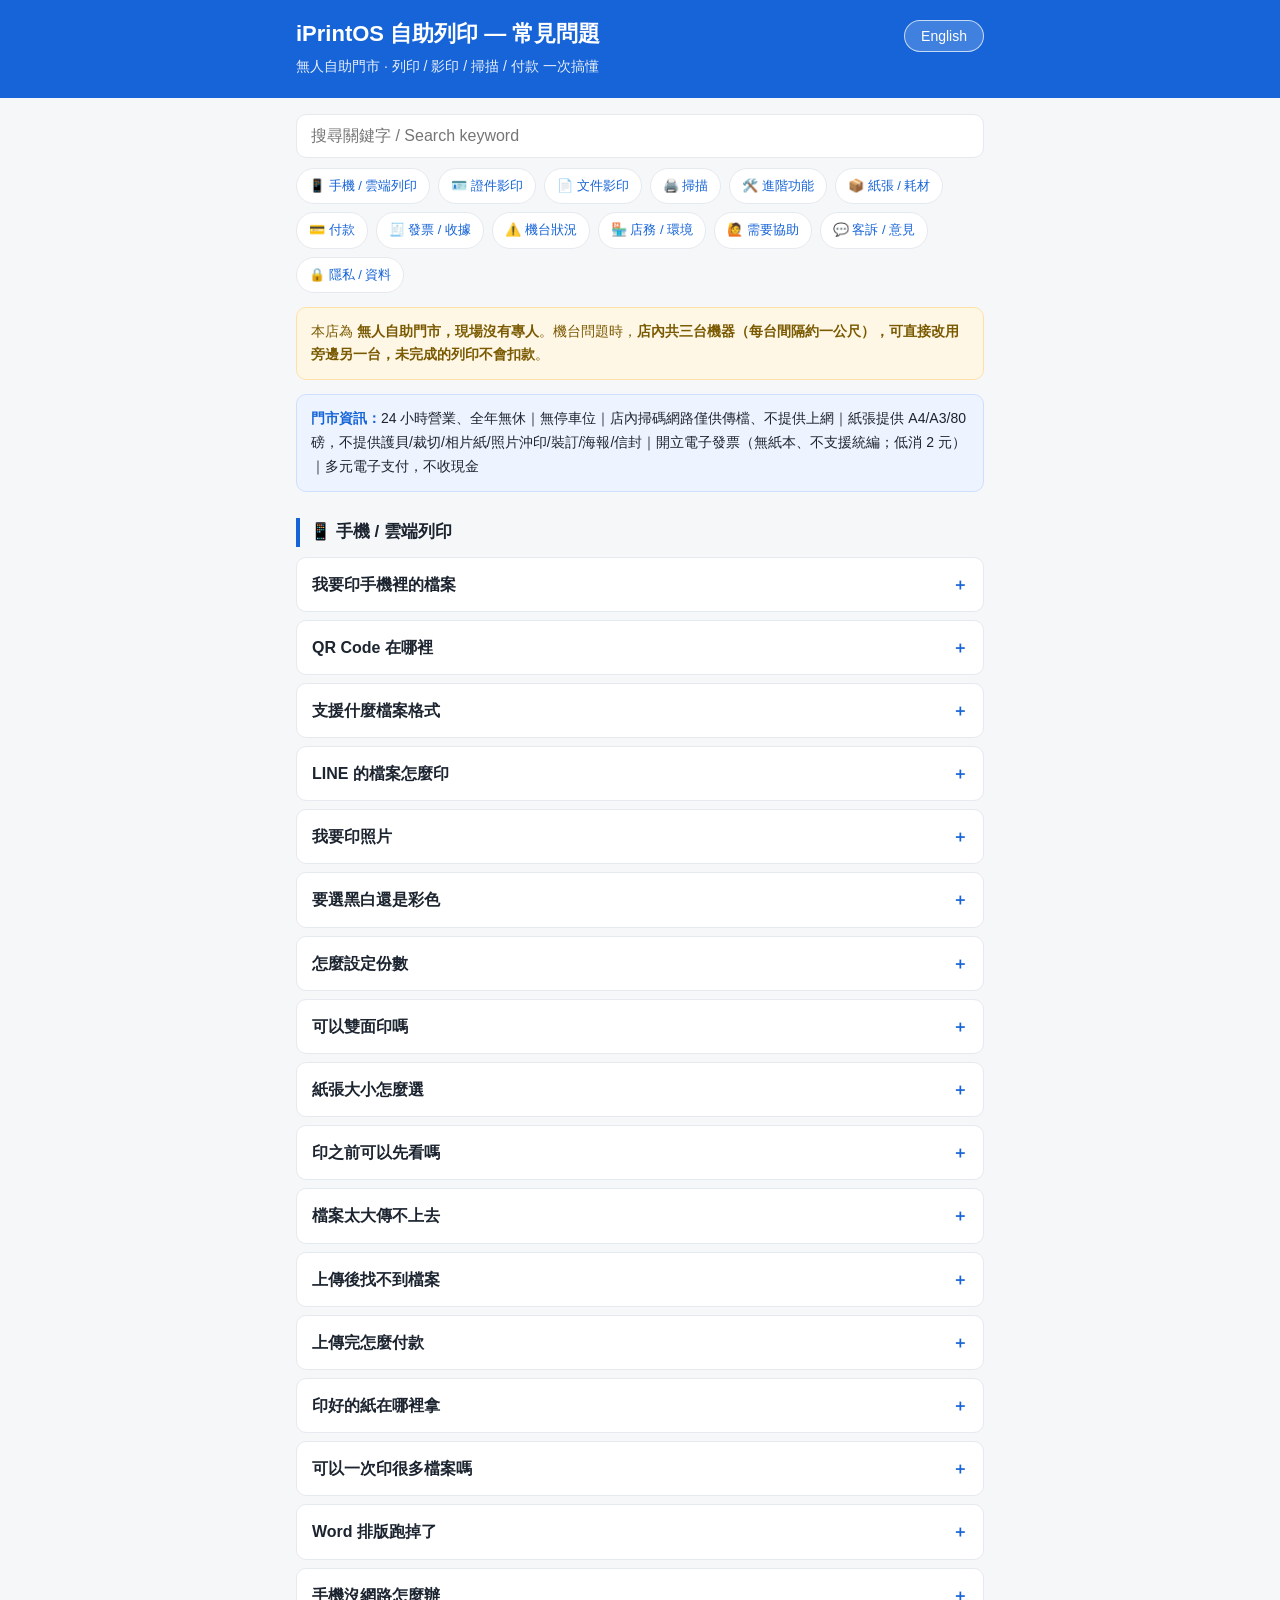
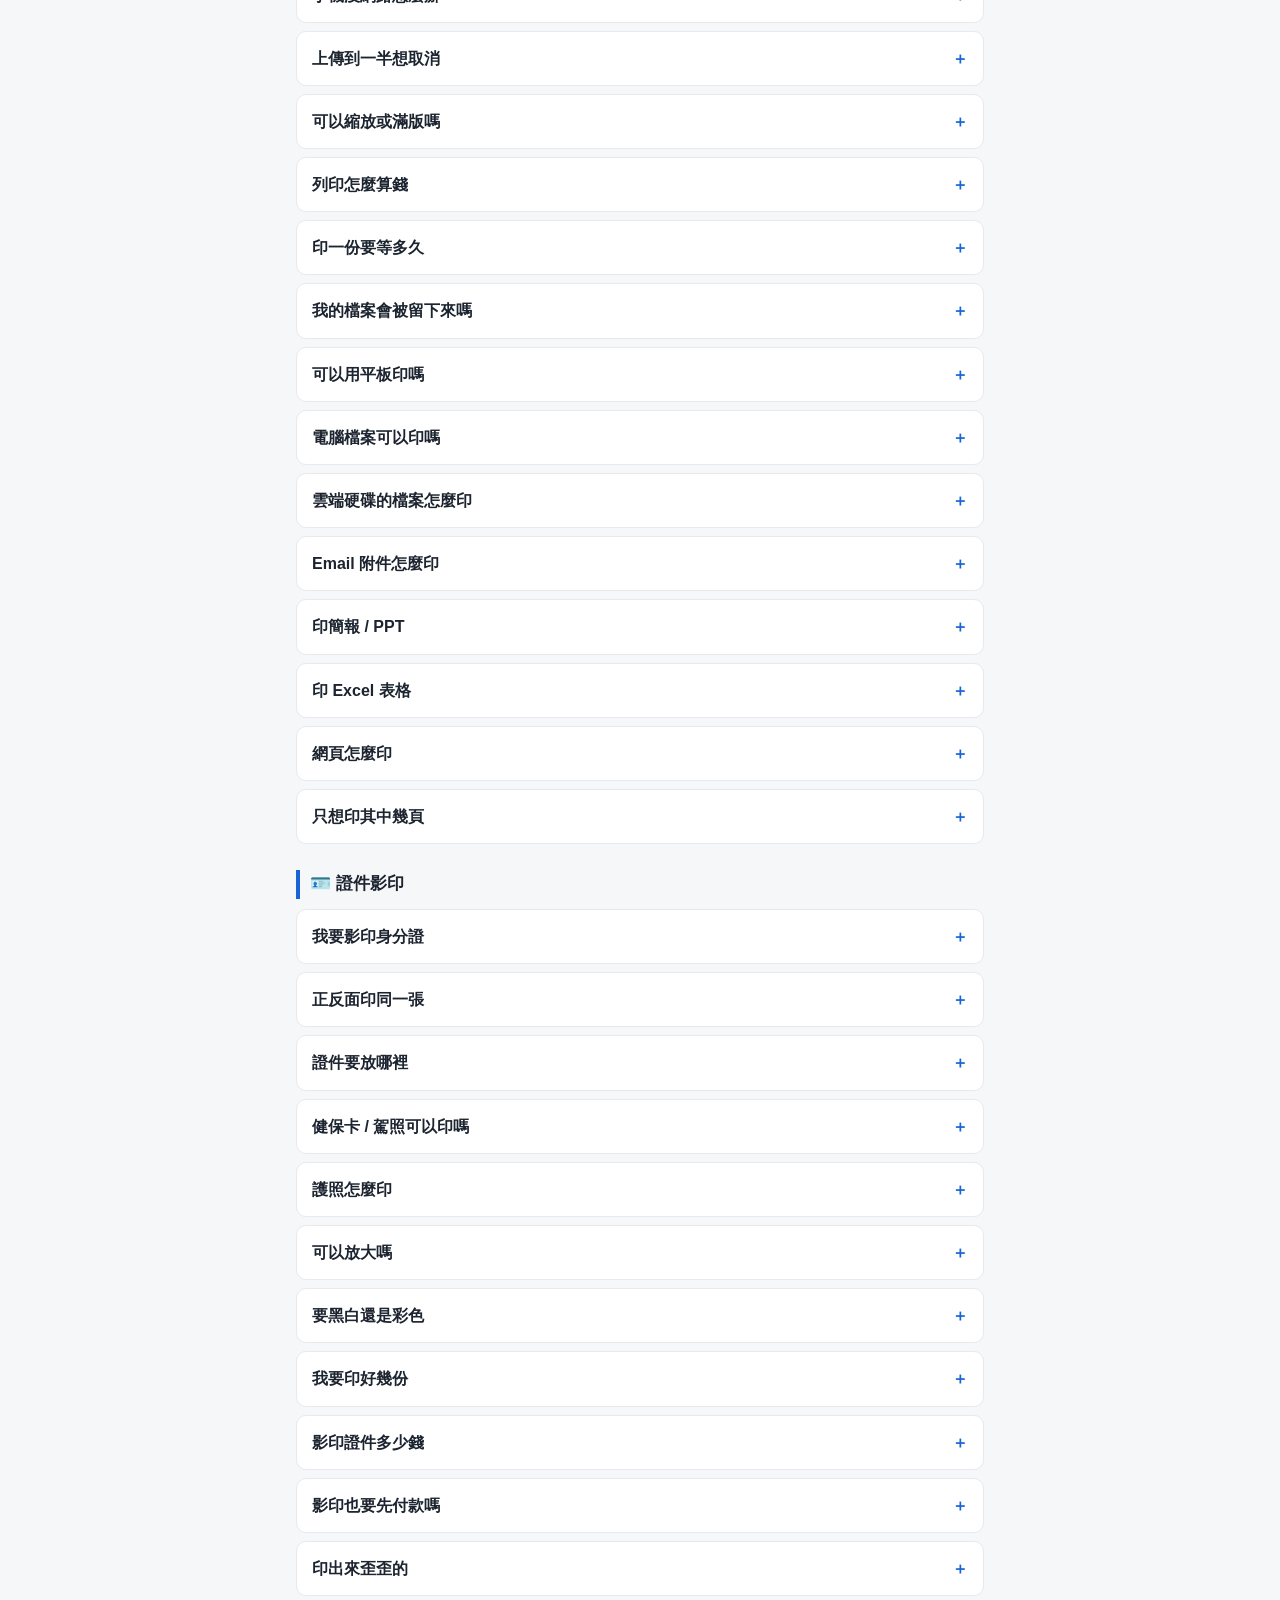
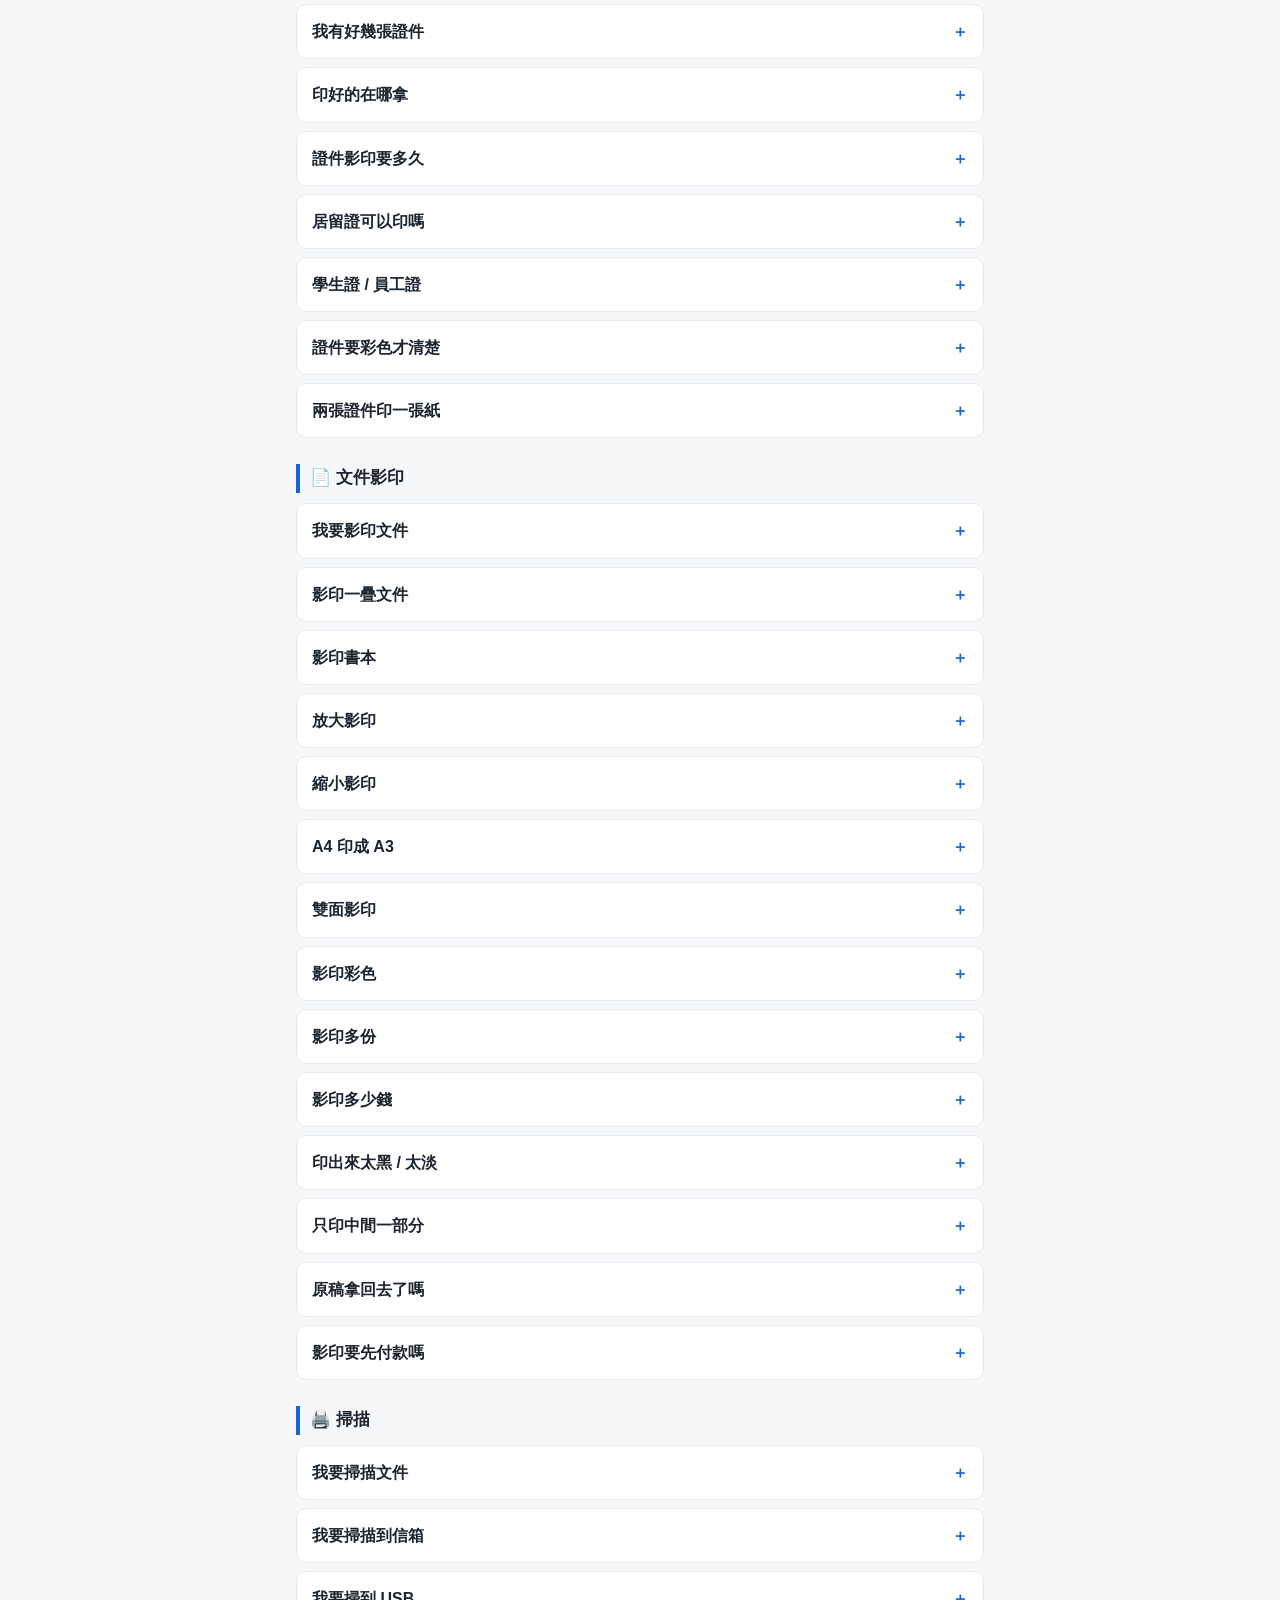
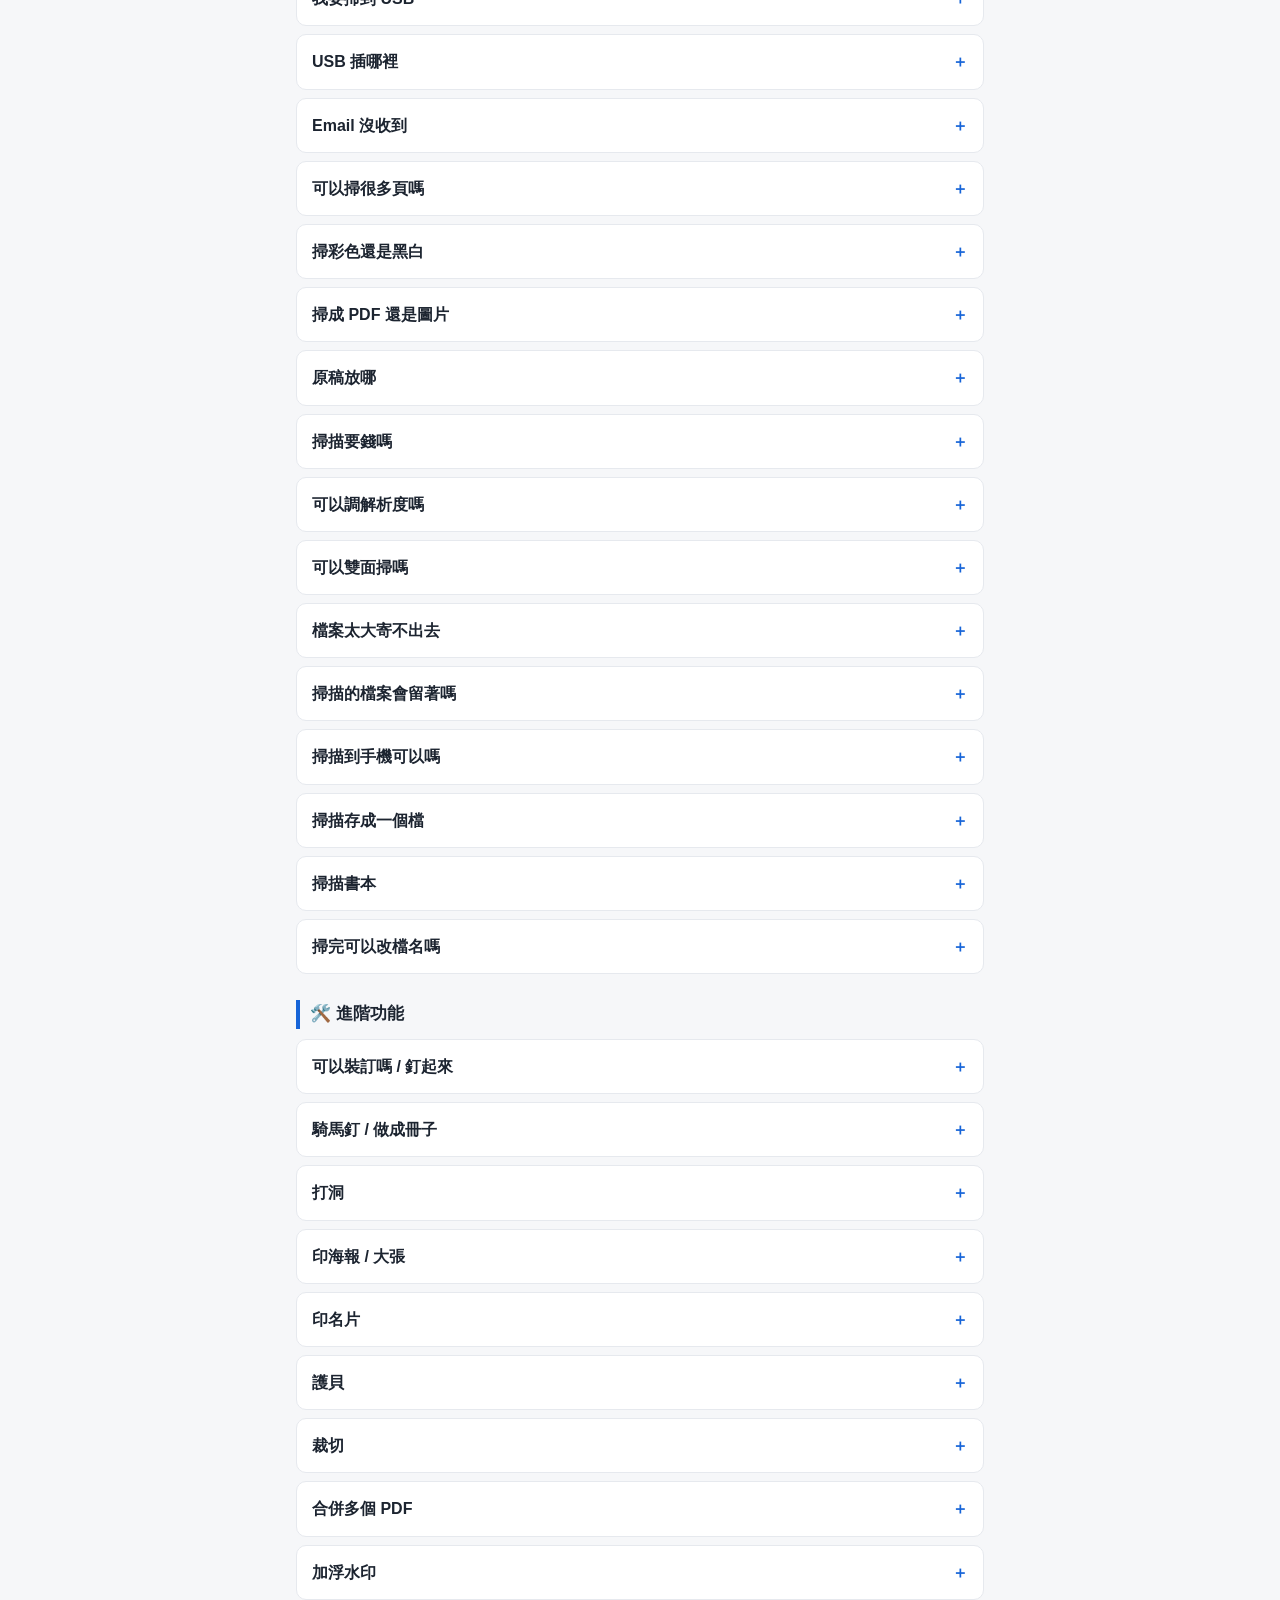
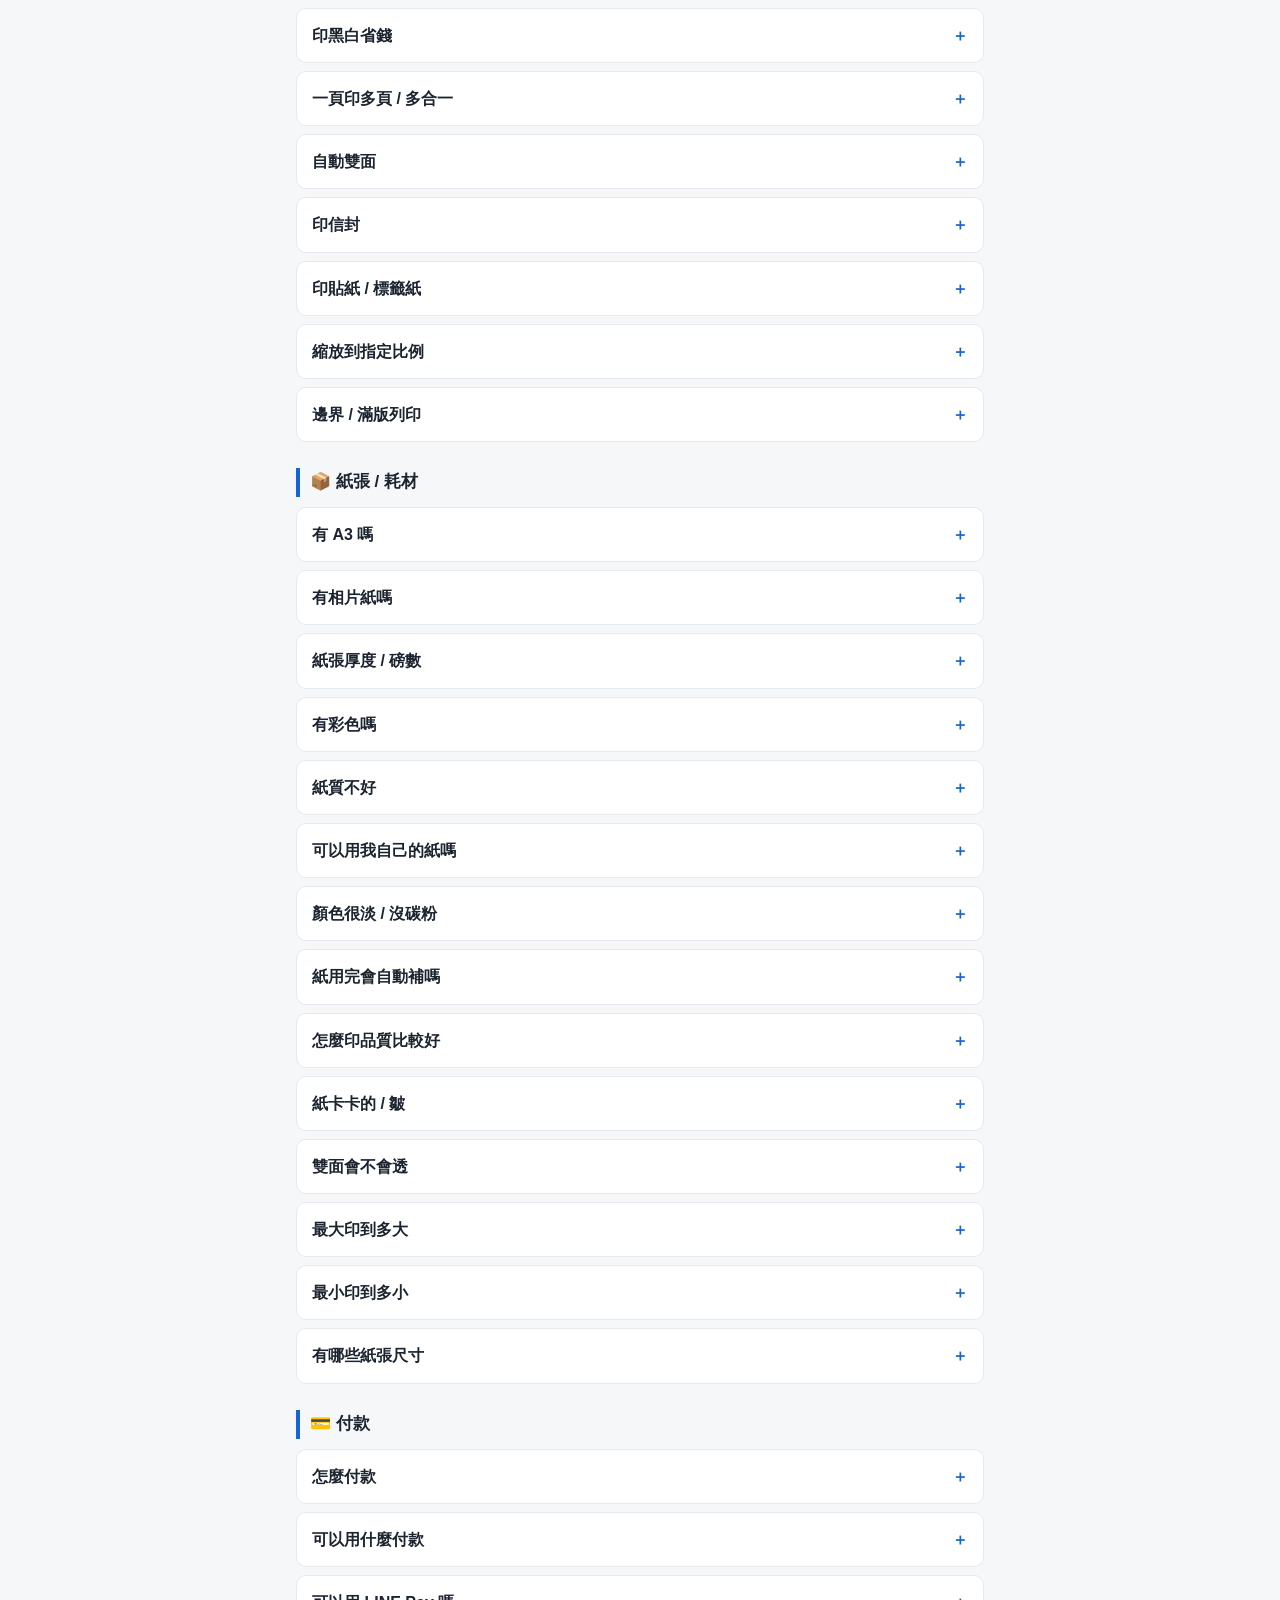
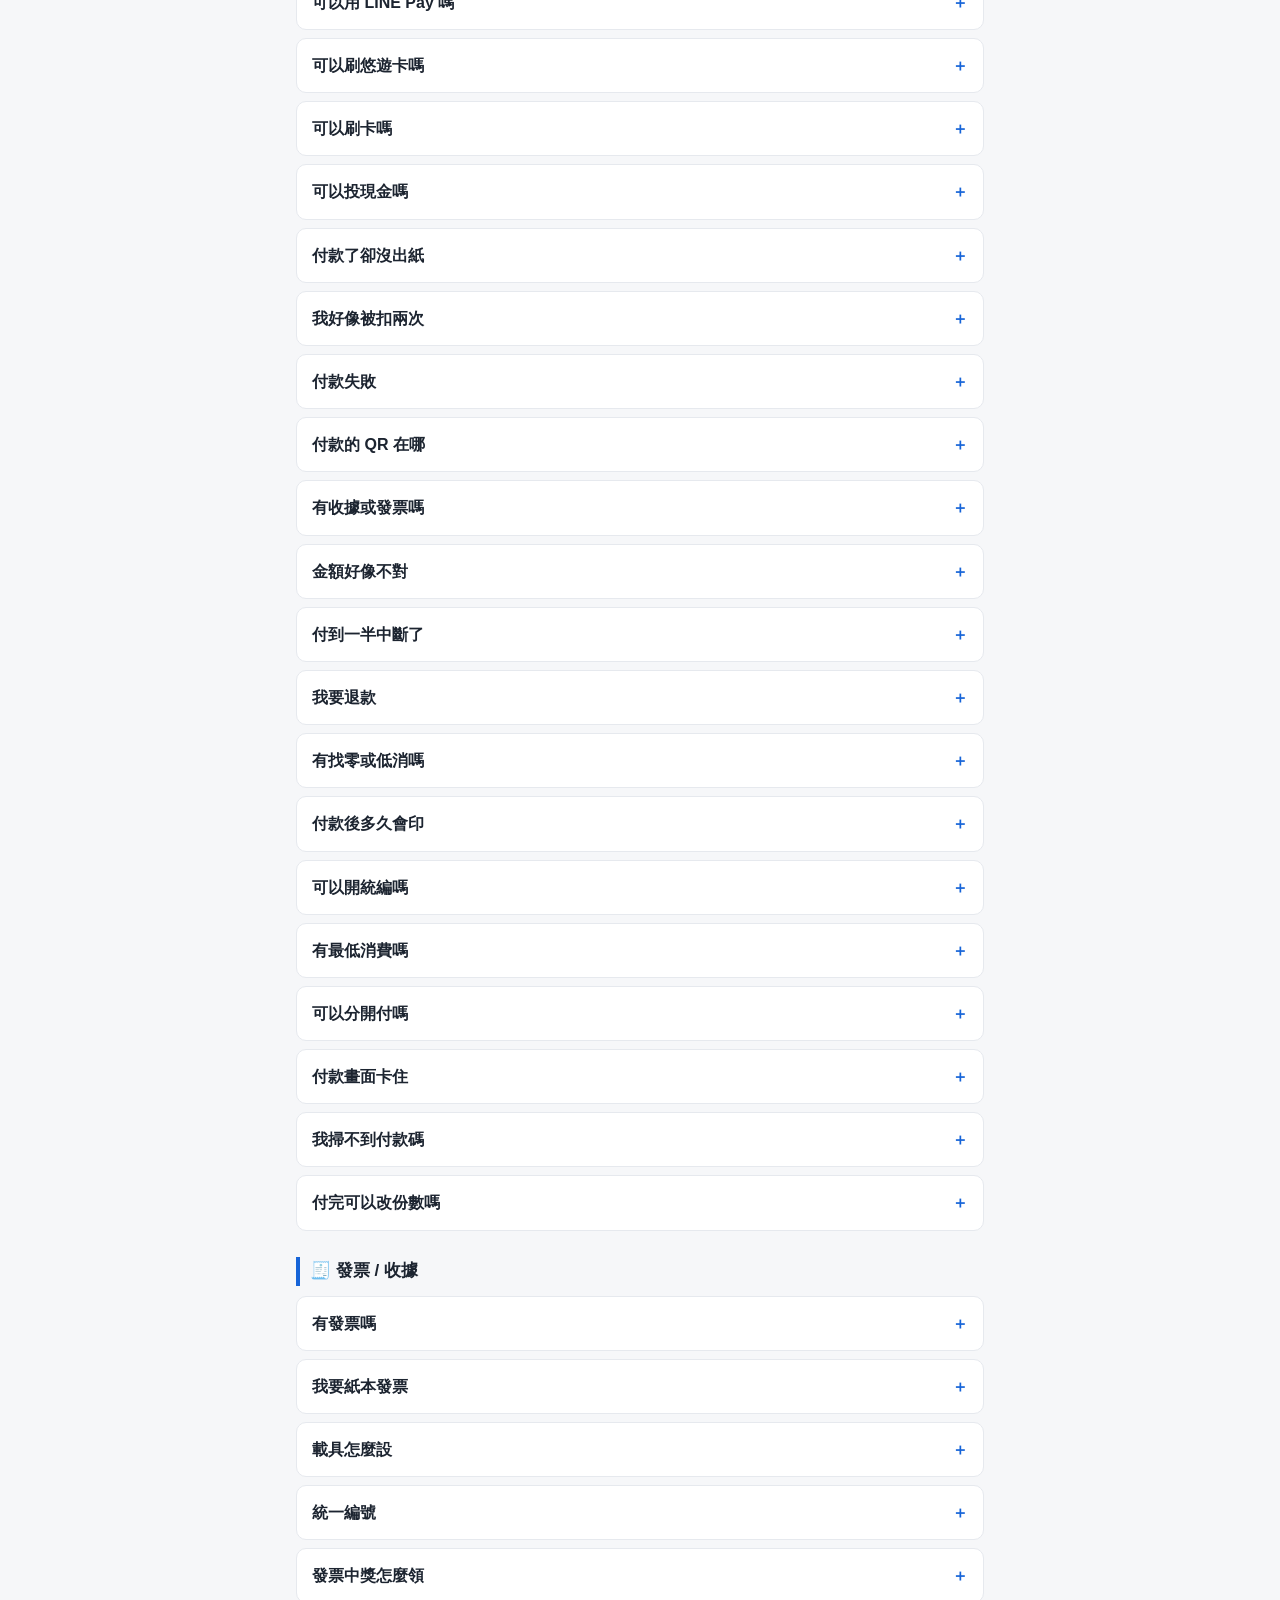
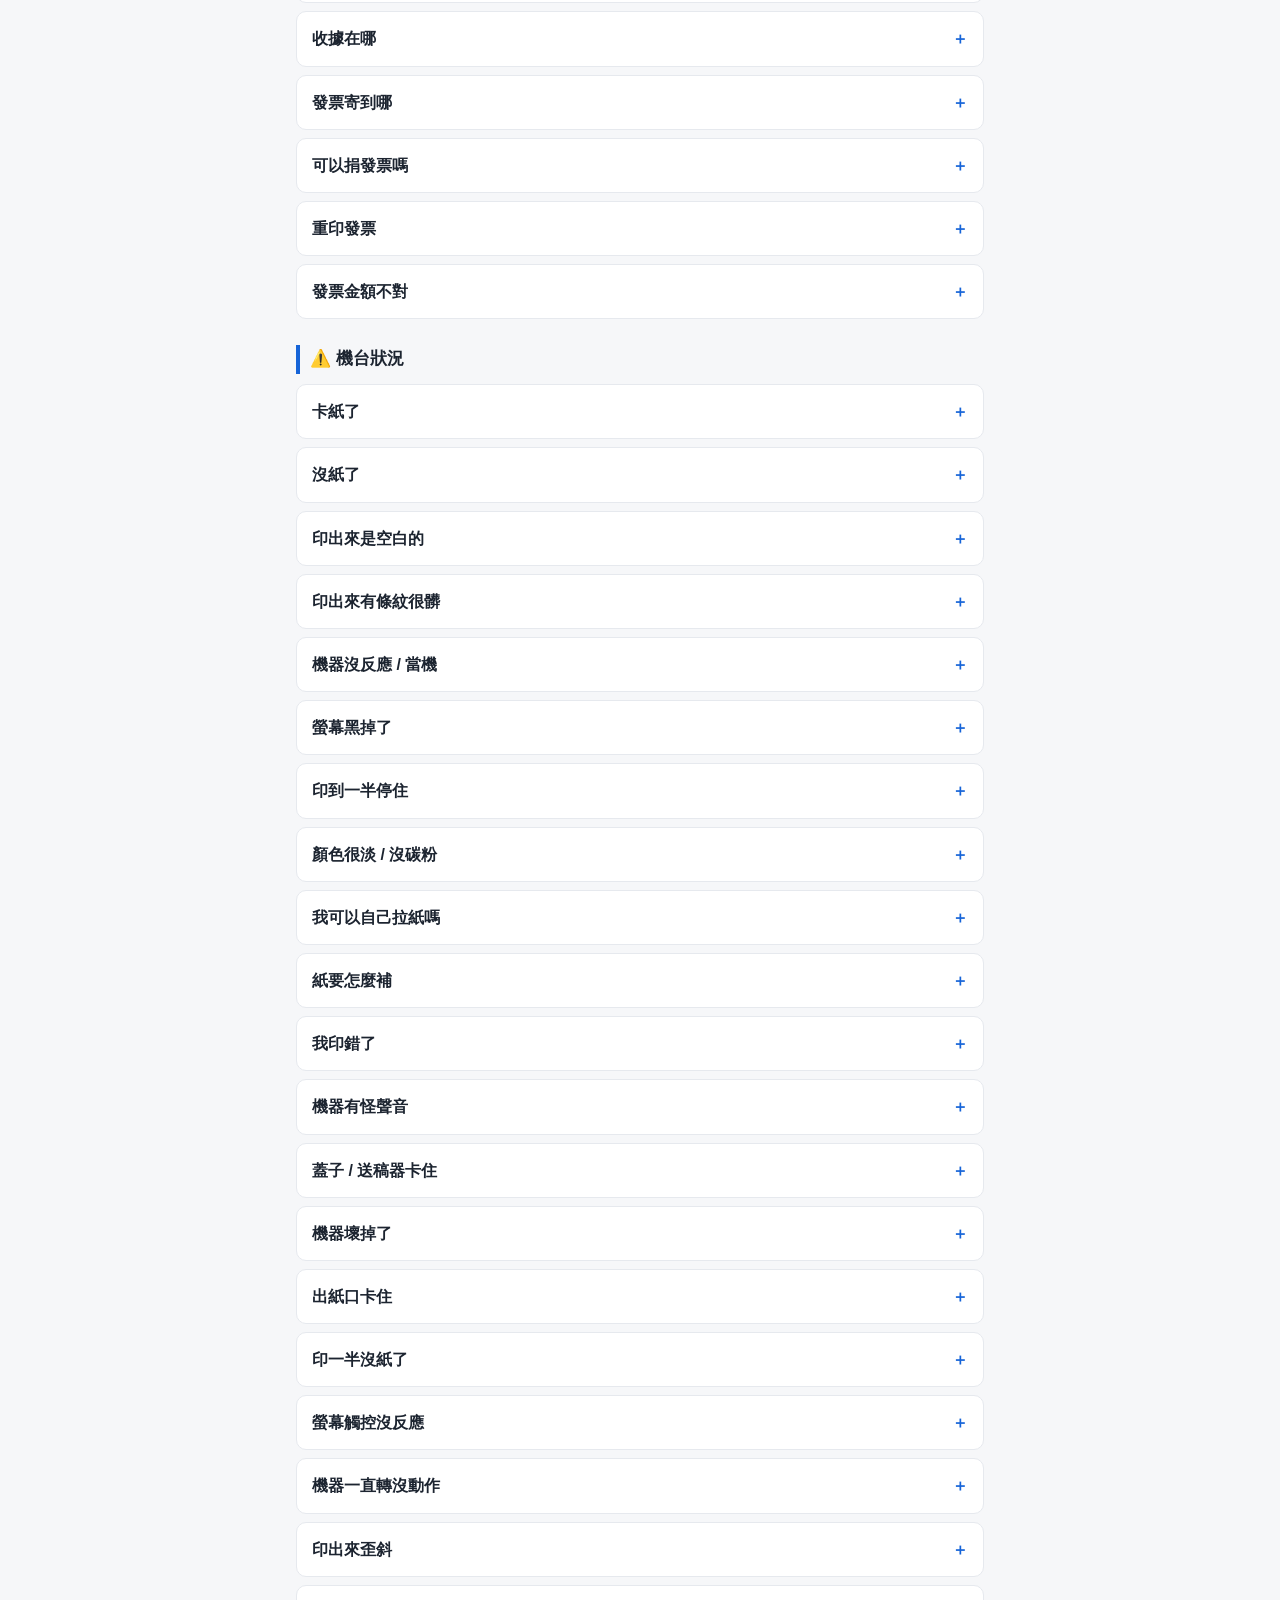
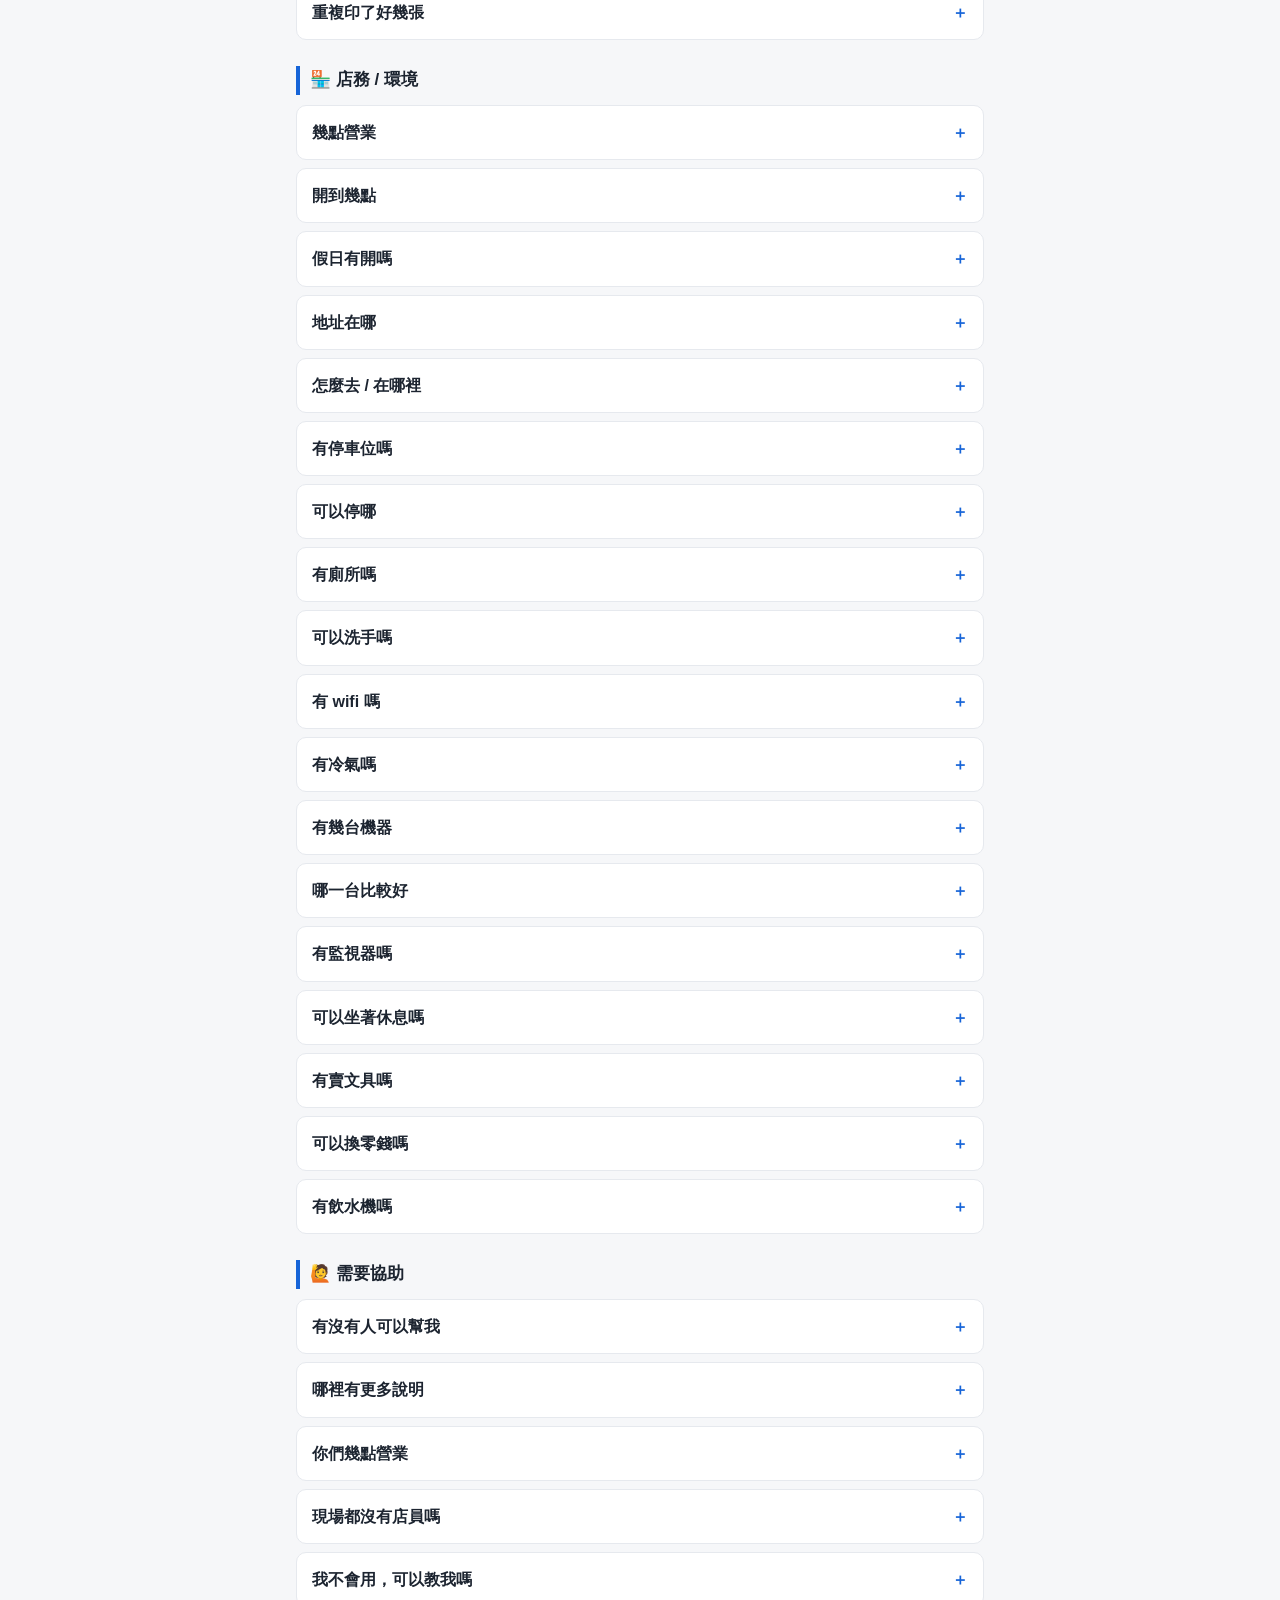
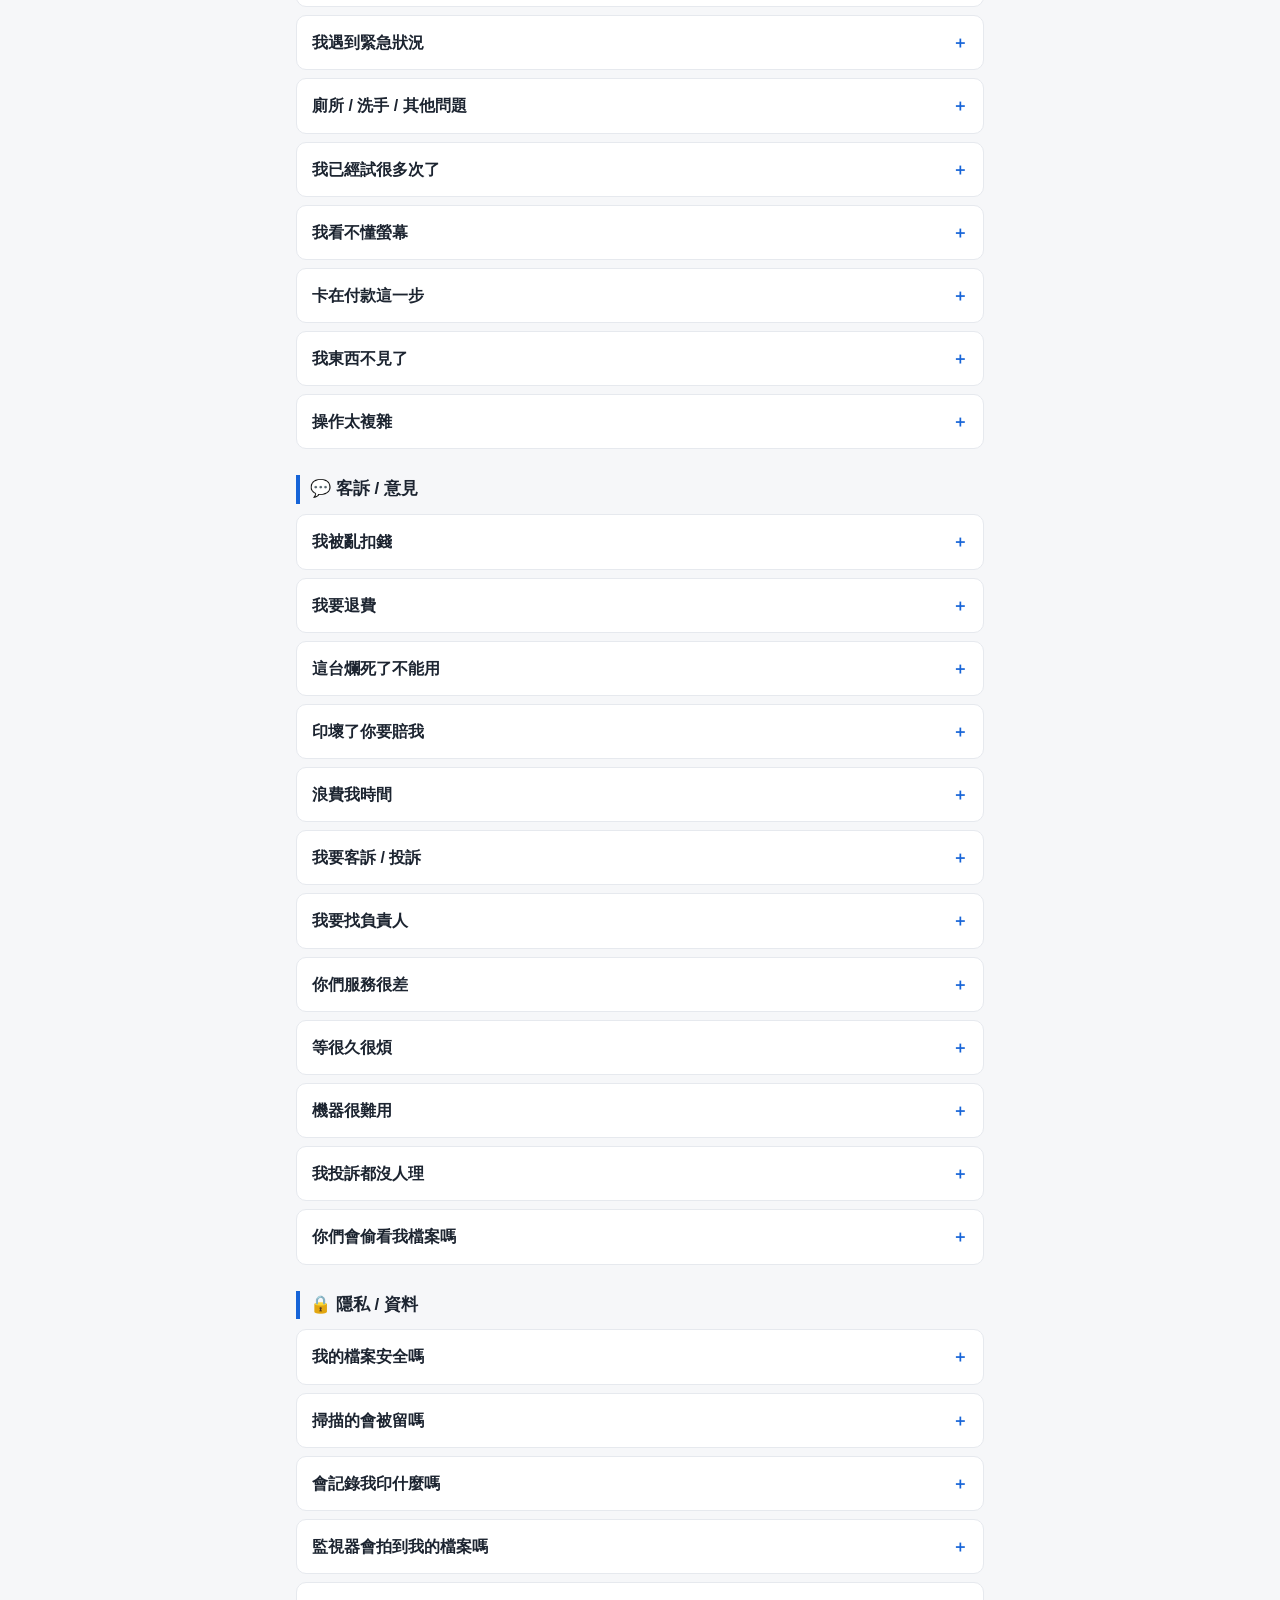
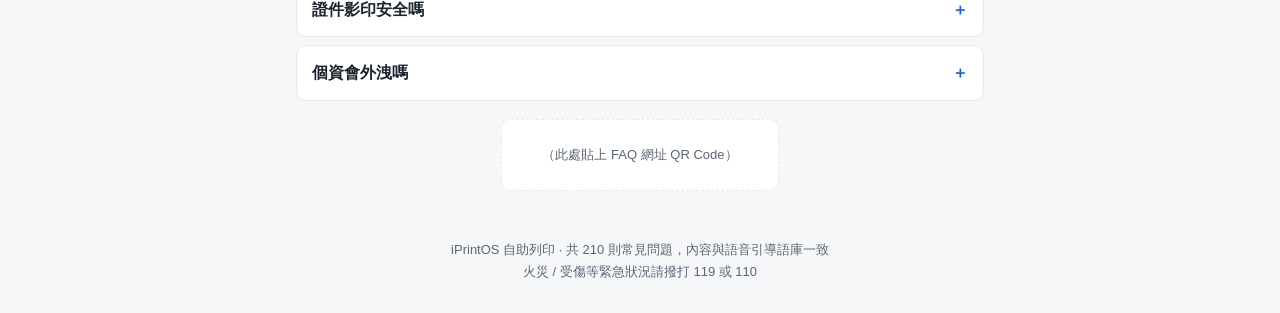
==== commit 8b9bc844: "docs: 依門市規格全面修正語庫/FAQ事實(發票・紙張・付款・掃描・進階) - 發票：改為「所有消費開立電子發票」；無紙本、不支援統編、無手機條碼自動捐贈(載具/捐贈由電子支付系統處理) - 付款" ====
--- a/docs/faq.html
+++ b/docs/faq.html
@@ -56,14 +56,14 @@
 
   <div class="note"><span class="zh">本店為 <b>無人自助門市，現場沒有專人</b>。機台問題時，<b>店內共三台機器（每台間隔約一公尺），可直接改用旁邊另一台，未完成的列印不會扣款</b>。</span><span class="en">This is an <b>unmanned self-service store</b>. If a machine has an issue, <b>there are three machines about 1m apart—just use another one; unfinished jobs aren't charged</b>.</span></div>
 
-  <div class="facts"><span class="zh"><b>門市資訊：</b>24 小時營業、全年無休｜無停車位｜店內掃碼網路僅供傳檔、不提供上網｜不提供護貝/裁切/相片紙/特殊磅數｜不提供發票（付款明細顯示於畫面）</span><span class="en"><b>Store info:</b> Open 24/7 all year｜No parking｜In-store QR network is for file transfer only, no internet｜No lamination/cutting/photo paper/special weights｜No invoices (payment details shown on screen)</span></div>
+  <div class="facts"><span class="zh"><b>門市資訊：</b>24 小時營業、全年無休｜無停車位｜店內掃碼網路僅供傳檔、不提供上網｜紙張提供 A4/A3/80磅，不提供護貝/裁切/相片紙/照片沖印/裝訂/海報/信封｜開立電子發票（無紙本、不支援統編；低消 2 元）｜多元電子支付，不收現金</span><span class="en"><b>Store info:</b> Open 24/7 all year｜No parking｜In-store QR network is for file transfer only, no internet｜Paper: A4/A3/80gsm; no lamination/cutting/photo paper/photo developing/binding/posters/envelopes｜E-invoice issued (no paper invoice or tax number; NT$2 min.)｜Multiple e-payments, no cash</span></div>
 
   <h2 id="sec-PM"><span class="zh">📱 手機 / 雲端列印</span><span class="en">Mobile / Cloud Print</span></h2>
   <details><summary><span class="qtext"><span class="zh">我要印手機裡的檔案</span><span class="en">Print a file from my phone</span></span></summary><div class="ans"><span class="zh">好的，請拿手機掃描機台上的 QR Code，就能上傳檔案列印。</span><span class="en">Scan the QR code on the machine to upload and print.</span></div></details>
   <details><summary><span class="qtext"><span class="zh">QR Code 在哪裡</span><span class="en">Where is the QR code?</span></span></summary><div class="ans"><span class="zh">QR Code 在機台螢幕或機身貼紙上，掃描後手機會打開上傳頁面。</span><span class="en">The QR code is on the screen or a sticker; scanning opens the upload page.</span></div></details>
-  <details><summary><span class="qtext"><span class="zh">支援什麼檔案格式</span><span class="en">What file formats are supported?</span></span></summary><div class="ans"><span class="zh">支援 PDF、Word、以及 JPG、PNG 圖片，建議先轉成 PDF 最穩定。</span><span class="en">We support PDF, Word, and JPG/PNG; PDF works best.</span></div></details>
+  <details><summary><span class="qtext"><span class="zh">支援什麼檔案格式</span><span class="en">What file formats are supported?</span></span></summary><div class="ans"><span class="zh">支援 PDF 與 Word、Excel、PPT 等 Office 檔，免轉檔直接列印；也支援 JPG、PNG 圖片。單檔上限 150MB。</span><span class="en">We support PDF and Office files (Word, Excel, PPT)—no conversion needed—plus JPG/PNG images. Max 150MB per file.</span></div></details>
   <details><summary><span class="qtext"><span class="zh">LINE 的檔案怎麼印</span><span class="en">How do I print a file from LINE?</span></span></summary><div class="ans"><span class="zh">先在 LINE 把檔案存到手機，再掃 QR Code 從上傳頁選那個檔案。</span><span class="en">Save the file from LINE first, then upload after scanning the QR code.</span></div></details>
-  <details><summary><span class="qtext"><span class="zh">我要印照片</span><span class="en">I want to print a photo</span></span></summary><div class="ans"><span class="zh">掃 QR Code 後選照片上傳，可以選彩色和尺寸再確認列印。</span><span class="en">Scan, upload your photo, pick color and size, then confirm.</span></div></details>
+  <details><summary><span class="qtext"><span class="zh">我要印照片</span><span class="en">I want to print a photo</span></span></summary><div class="ans"><span class="zh">掃 QR Code 後上傳照片，可選彩色與尺寸列印於一般紙張；本店不提供相片紙與照片沖印。</span><span class="en">Scan the QR, upload your photo, pick color and size to print on plain paper; we don&#x27;t offer photo paper or photo developing.</span></div></details>
   <details><summary><span class="qtext"><span class="zh">要選黑白還是彩色</span><span class="en">Black-and-white or color?</span></span></summary><div class="ans"><span class="zh">上傳後在手機頁面可切換黑白或彩色，彩色費用較高。</span><span class="en">Switch black-and-white or color on your phone; color costs more.</span></div></details>
   <details><summary><span class="qtext"><span class="zh">怎麼設定份數</span><span class="en">How do I set the number of copies?</span></span></summary><div class="ans"><span class="zh">在手機預覽頁面可調整份數，確認後再付款。</span><span class="en">Set the number of copies on the preview page, then pay.</span></div></details>
   <details><summary><span class="qtext"><span class="zh">可以雙面印嗎</span><span class="en">Can I print double-sided?</span></span></summary><div class="ans"><span class="zh">可以，在手機設定頁面選「雙面列印」即可。</span><span class="en">Yes—choose double-sided in the settings.</span></div></details>
@@ -74,7 +74,7 @@
   <details><summary><span class="qtext"><span class="zh">上傳完怎麼付款</span><span class="en">How do I pay after uploading?</span></span></summary><div class="ans"><span class="zh">確認預覽後點付款，依畫面用電子支付或掃碼完成即可。</span><span class="en">After the preview, tap pay and complete via mobile payment.</span></div></details>
   <details><summary><span class="qtext"><span class="zh">印好的紙在哪裡拿</span><span class="en">Where do I collect my prints?</span></span></summary><div class="ans"><span class="zh">付款完成後紙張會從出紙匣送出，請到出紙口拿取。</span><span class="en">Collect your prints from the output tray after payment.</span></div></details>
   <details><summary><span class="qtext"><span class="zh">可以一次印很多檔案嗎</span><span class="en">Can I print many files at once?</span></span></summary><div class="ans"><span class="zh">可以，上傳頁面能加入多個檔案，會一起計算份數與價格。</span><span class="en">Yes—add multiple files; they&#x27;re priced together.</span></div></details>
-  <details><summary><span class="qtext"><span class="zh">Word 排版跑掉了</span><span class="en">My Word layout is messed up</span></span></summary><div class="ans"><span class="zh">Word 轉檔有時會位移，建議先轉成 PDF 再上傳最準確。</span><span class="en">Word layout can shift; convert to PDF first.</span></div></details>
+  <details><summary><span class="qtext"><span class="zh">Word 排版跑掉了</span><span class="en">My Word layout is messed up</span></span></summary><div class="ans"><span class="zh">Word 可免轉檔直接列印；若要排版完全一致，也可自行先轉成 PDF 再上傳。</span><span class="en">Word prints directly—no conversion needed; for an exact layout you may convert to PDF yourself first.</span></div></details>
   <details><summary><span class="qtext"><span class="zh">手機沒網路怎麼辦</span><span class="en">What if my phone has no internet?</span></span></summary><div class="ans"><span class="zh">掃機台 QR Code 上傳檔案時會自動連線傳檔，不需另外上網；其他用途請用手機行動網路。</span><span class="en">Scanning the QR auto-connects just to send your file—no internet needed; use mobile data for anything else.</span></div></details>
   <details><summary><span class="qtext"><span class="zh">上傳到一半想取消</span><span class="en">Cancel an upload in progress</span></span></summary><div class="ans"><span class="zh">直接關閉手機頁面即可取消，未付款不會列印也不會收費。</span><span class="en">Just close the page to cancel; nothing prints or charges before payment.</span></div></details>
   <details><summary><span class="qtext"><span class="zh">可以縮放或滿版嗎</span><span class="en">Can I scale or fit to page?</span></span></summary><div class="ans"><span class="zh">在手機設定可選縮放或滿版列印，預覽會即時更新。</span><span class="en">Choose scaling or fit-to-page; the preview updates instantly.</span></div></details>
@@ -85,8 +85,8 @@
   <details><summary><span class="qtext"><span class="zh">電腦檔案可以印嗎</span><span class="en">Can I print computer files?</span></span></summary><div class="ans"><span class="zh">可以，把檔案傳到手機或用手機開雲端，再掃 QR Code 上傳。</span><span class="en">Yes—move it to your phone or open it from the cloud, then upload.</span></div></details>
   <details><summary><span class="qtext"><span class="zh">雲端硬碟的檔案怎麼印</span><span class="en">How do I print a file from cloud storage?</span></span></summary><div class="ans"><span class="zh">先在手機開啟雲端把檔案下載，再掃 QR Code 上傳。</span><span class="en">Download it from the cloud on your phone first, then upload.</span></div></details>
   <details><summary><span class="qtext"><span class="zh">Email 附件怎麼印</span><span class="en">How do I print an email attachment?</span></span></summary><div class="ans"><span class="zh">在手機把附件存下來，再掃 QR Code 從上傳頁選它。</span><span class="en">Save the attachment on your phone, then upload it.</span></div></details>
-  <details><summary><span class="qtext"><span class="zh">印簡報 / PPT</span><span class="en">Print a presentation / PPT</span></span></summary><div class="ans"><span class="zh">支援，建議先轉成 PDF 再上傳，排版最穩。</span><span class="en">Supported—convert to PDF first for stable layout.</span></div></details>
-  <details><summary><span class="qtext"><span class="zh">印 Excel 表格</span><span class="en">Print an Excel spreadsheet</span></span></summary><div class="ans"><span class="zh">可以，建議先轉 PDF 並確認列印範圍再上傳。</span><span class="en">Yes—convert to PDF and check the print range first.</span></div></details>
+  <details><summary><span class="qtext"><span class="zh">印簡報 / PPT</span><span class="en">Print a presentation / PPT</span></span></summary><div class="ans"><span class="zh">支援，PPT 可免轉檔直接列印。</span><span class="en">Supported—PPT prints directly, no conversion needed.</span></div></details>
+  <details><summary><span class="qtext"><span class="zh">印 Excel 表格</span><span class="en">Print an Excel spreadsheet</span></span></summary><div class="ans"><span class="zh">支援，Excel 可免轉檔直接列印，列印前可在畫面確認範圍。</span><span class="en">Supported—Excel prints directly; check the print range on screen first.</span></div></details>
   <details><summary><span class="qtext"><span class="zh">網頁怎麼印</span><span class="en">How do I print a webpage?</span></span></summary><div class="ans"><span class="zh">在手機把網頁存成 PDF，再掃 QR Code 上傳。</span><span class="en">Save the webpage as PDF on your phone, then upload.</span></div></details>
   <details><summary><span class="qtext"><span class="zh">只想印其中幾頁</span><span class="en">Print only certain pages</span></span></summary><div class="ans"><span class="zh">在手機預覽頁可選列印頁數範圍，再確認付款。</span><span class="en">Choose the page range on the preview, then pay.</span></div></details>
   <h2 id="sec-CID"><span class="zh">🪪 證件影印</span><span class="en">ID Copy</span></h2>
@@ -95,7 +95,7 @@
   <details><summary><span class="qtext"><span class="zh">證件要放哪裡</span><span class="en">Where do I place the ID?</span></span></summary><div class="ans"><span class="zh">放在玻璃面板左上角對齊標示線，印好再翻面印背面。</span><span class="en">Align to the top-left mark; flip to copy the back.</span></div></details>
   <details><summary><span class="qtext"><span class="zh">健保卡 / 駕照可以印嗎</span><span class="en">Can I copy a health card or driver&#x27;s license?</span></span></summary><div class="ans"><span class="zh">可以，健保卡、駕照都用同樣的證件影印方式。</span><span class="en">Yes—health cards and licenses use the same steps.</span></div></details>
   <details><summary><span class="qtext"><span class="zh">護照怎麼印</span><span class="en">How do I copy a passport?</span></span></summary><div class="ans"><span class="zh">護照翻到資料頁，平放在玻璃面板上影印即可。</span><span class="en">Open to the photo page and place it flat on the glass.</span></div></details>
-  <details><summary><span class="qtext"><span class="zh">可以放大嗎</span><span class="en">Can I enlarge it?</span></span></summary><div class="ans"><span class="zh">可以，在畫面選放大或縮小比例後再影印。</span><span class="en">Yes—choose enlarge or reduce before copying.</span></div></details>
+  <details><summary><span class="qtext"><span class="zh">可以放大嗎</span><span class="en">Can I enlarge it?</span></span></summary><div class="ans"><span class="zh">可以，放大縮小提供少數固定倍率，請依畫面選擇。</span><span class="en">Yes—enlarge/reduce offers a few fixed ratios; pick one on screen.</span></div></details>
   <details><summary><span class="qtext"><span class="zh">要黑白還是彩色</span><span class="en">Black-and-white or color?</span></span></summary><div class="ans"><span class="zh">證件可選黑白或彩色，彩色費用較高。</span><span class="en">Choose black-and-white or color (color costs more).</span></div></details>
   <details><summary><span class="qtext"><span class="zh">我要印好幾份</span><span class="en">I want several copies</span></span></summary><div class="ans"><span class="zh">在畫面設定份數後再確認影印。</span><span class="en">Set the number of copies, then confirm.</span></div></details>
   <details><summary><span class="qtext"><span class="zh">影印證件多少錢</span><span class="en">How much to copy an ID?</span></span></summary><div class="ans"><span class="zh">系統會依黑白彩色與份數計價，畫面會顯示金額。</span><span class="en">Price depends on color and copies; shown on screen.</span></div></details>
@@ -111,23 +111,23 @@
   <h2 id="sec-CPY"><span class="zh">📄 文件影印</span><span class="en">Document Copy</span></h2>
   <details><summary><span class="qtext"><span class="zh">我要影印文件</span><span class="en">I want to copy a document</span></span></summary><div class="ans"><span class="zh">請把文件放上玻璃面板或送稿器，依畫面選影印。</span><span class="en">Place your document on the glass or feeder and follow the screen.</span></div></details>
   <details><summary><span class="qtext"><span class="zh">影印一疊文件</span><span class="en">Copy a stack of documents</span></span></summary><div class="ans"><span class="zh">用上方送稿器一次放多張，依畫面開始影印。</span><span class="en">Use the top feeder for multiple pages and start.</span></div></details>
-  <details><summary><span class="qtext"><span class="zh">影印書本</span><span class="en">Copy a book</span></span></summary><div class="ans"><span class="zh">把書翻開壓在玻璃面板上，輕壓蓋子再影印。</span><span class="en">Open the book on the glass, press gently, and copy.</span></div></details>
-  <details><summary><span class="qtext"><span class="zh">放大影印</span><span class="en">Enlarge when copying</span></span></summary><div class="ans"><span class="zh">在畫面選放大比例後影印。</span><span class="en">Choose an enlarge ratio, then copy.</span></div></details>
-  <details><summary><span class="qtext"><span class="zh">縮小影印</span><span class="en">Reduce when copying</span></span></summary><div class="ans"><span class="zh">在畫面選縮小比例後影印。</span><span class="en">Choose a reduce ratio, then copy.</span></div></details>
-  <details><summary><span class="qtext"><span class="zh">A4 印成 A3</span><span class="en">Copy A4 onto A3</span></span></summary><div class="ans"><span class="zh">在畫面選放大到 A3 即可。</span><span class="en">Choose enlarge to A3.</span></div></details>
+  <details><summary><span class="qtext"><span class="zh">影印書本</span><span class="en">Copy a book</span></span></summary><div class="ans"><span class="zh">不好意思，因著作財產權問題，本店不支援影印書本。</span><span class="en">Sorry—due to copyright, we don&#x27;t support copying books.</span></div></details>
+  <details><summary><span class="qtext"><span class="zh">放大影印</span><span class="en">Enlarge when copying</span></span></summary><div class="ans"><span class="zh">放大提供少數固定倍率，請在畫面選擇。</span><span class="en">Enlarging offers a few fixed ratios—choose one on screen.</span></div></details>
+  <details><summary><span class="qtext"><span class="zh">縮小影印</span><span class="en">Reduce when copying</span></span></summary><div class="ans"><span class="zh">縮小提供少數固定倍率，請在畫面選擇。</span><span class="en">Reducing offers a few fixed ratios—choose one on screen.</span></div></details>
+  <details><summary><span class="qtext"><span class="zh">A4 印成 A3</span><span class="en">Copy A4 onto A3</span></span></summary><div class="ans"><span class="zh">在畫面選放大到 A3 的固定倍率即可。</span><span class="en">Choose the fixed A4-to-A3 enlarge ratio on screen.</span></div></details>
   <details><summary><span class="qtext"><span class="zh">雙面影印</span><span class="en">Double-sided copying</span></span></summary><div class="ans"><span class="zh">用送稿器並在畫面選雙面影印。</span><span class="en">Use the feeder and select double-sided.</span></div></details>
   <details><summary><span class="qtext"><span class="zh">影印彩色</span><span class="en">Color copying</span></span></summary><div class="ans"><span class="zh">在畫面選彩色，彩色費用較高。</span><span class="en">Choose color on screen; color costs more.</span></div></details>
   <details><summary><span class="qtext"><span class="zh">影印多份</span><span class="en">Multiple copies</span></span></summary><div class="ans"><span class="zh">在畫面設定份數後確認。</span><span class="en">Set copies on screen, then confirm.</span></div></details>
   <details><summary><span class="qtext"><span class="zh">影印多少錢</span><span class="en">How much does copying cost?</span></span></summary><div class="ans"><span class="zh">依黑白彩色、紙張與份數計價，畫面會顯示金額。</span><span class="en">Priced by color, paper, and copies; shown on screen.</span></div></details>
   <details><summary><span class="qtext"><span class="zh">印出來太黑 / 太淡</span><span class="en">Copy comes out too dark / too light</span></span></summary><div class="ans"><span class="zh">在畫面調整濃淡後重印。</span><span class="en">Adjust the darkness on screen and copy again.</span></div></details>
-  <details><summary><span class="qtext"><span class="zh">只印中間一部分</span><span class="en">Copy only part of the page</span></span></summary><div class="ans"><span class="zh">可放大該區域或調整擺放位置再影印。</span><span class="en">Enlarge that area or reposition, then copy.</span></div></details>
+  <details><summary><span class="qtext"><span class="zh">只印中間一部分</span><span class="en">Copy only part of the page</span></span></summary><div class="ans"><span class="zh">可調整擺放位置或選固定放大倍率，再影印。</span><span class="en">Reposition the page or choose a fixed enlarge ratio, then copy.</span></div></details>
   <details><summary><span class="qtext"><span class="zh">原稿拿回去了嗎</span><span class="en">Did I leave my original behind?</span></span></summary><div class="ans"><span class="zh">影印後請記得從玻璃面板或送稿器取回原稿。</span><span class="en">Remember to take your original from the glass or feeder.</span></div></details>
   <details><summary><span class="qtext"><span class="zh">影印要先付款嗎</span><span class="en">Do I pay first to copy?</span></span></summary><div class="ans"><span class="zh">是的，畫面會先報價，付款後印出。</span><span class="en">Yes—price shows first, then it prints after payment.</span></div></details>
   <h2 id="sec-SCN"><span class="zh">🖨️ 掃描</span><span class="en">Scan</span></h2>
   <details><summary><span class="qtext"><span class="zh">我要掃描文件</span><span class="en">I want to scan a document</span></span></summary><div class="ans"><span class="zh">請把文件放上玻璃面板或送稿器，在畫面選掃描方式。</span><span class="en">Place your document on the glass or feeder and choose a scan option.</span></div></details>
-  <details><summary><span class="qtext"><span class="zh">我要掃描到信箱</span><span class="en">Scan to my email</span></span></summary><div class="ans"><span class="zh">選「掃描到 Email」，輸入您的信箱，掃描後檔案會寄過去。</span><span class="en">Choose Scan-to-Email, enter your address, and it&#x27;s sent.</span></div></details>
-  <details><summary><span class="qtext"><span class="zh">我要掃到 USB</span><span class="en">Scan to USB</span></span></summary><div class="ans"><span class="zh">選「掃描到 USB」，把隨身碟插進機台插槽再開始掃描。</span><span class="en">Choose Scan-to-USB and insert your drive.</span></div></details>
-  <details><summary><span class="qtext"><span class="zh">USB 插哪裡</span><span class="en">Where do I plug in the USB?</span></span></summary><div class="ans"><span class="zh">USB 插槽在機台前方面板上，插好畫面會顯示已偵測。</span><span class="en">The USB port is on the front panel; the screen confirms it.</span></div></details>
+  <details><summary><span class="qtext"><span class="zh">我要掃描到信箱</span><span class="en">Scan to my email</span></span></summary><div class="ans"><span class="zh">選「掃描到 Email」，輸入您的信箱，掃描後檔案會寄過去；Email 附檔最大 15MB。</span><span class="en">Choose Scan-to-Email and enter your address; email attachments are up to 15MB.</span></div></details>
+  <details><summary><span class="qtext"><span class="zh">我要掃到 USB</span><span class="en">Scan to USB</span></span></summary><div class="ans"><span class="zh">不好意思，本店掃描不支援 USB 隨身碟，只能選「掃描到 Email」寄送。</span><span class="en">Sorry—scan-to-USB isn&#x27;t supported; we can only email the scan.</span></div></details>
+  <details><summary><span class="qtext"><span class="zh">USB 插哪裡</span><span class="en">Where do I plug in the USB?</span></span></summary><div class="ans"><span class="zh">不好意思，本店不支援 USB 隨身碟，掃描請改用「掃描到 Email」。</span><span class="en">We don&#x27;t support USB drives; please use Scan-to-Email instead.</span></div></details>
   <details><summary><span class="qtext"><span class="zh">Email 沒收到</span><span class="en">I didn&#x27;t get the email</span></span></summary><div class="ans"><span class="zh">請確認信箱輸入正確並查看垃圾信件匣，必要時重新掃描寄送。</span><span class="en">Check the address and spam folder, then resend if needed.</span></div></details>
   <details><summary><span class="qtext"><span class="zh">可以掃很多頁嗎</span><span class="en">Can I scan many pages?</span></span></summary><div class="ans"><span class="zh">可以，用上方送稿器一次放多張，會合成一個檔案。</span><span class="en">Yes—use the feeder; pages combine into one file.</span></div></details>
   <details><summary><span class="qtext"><span class="zh">掃彩色還是黑白</span><span class="en">Scan in color or black-and-white?</span></span></summary><div class="ans"><span class="zh">可在畫面選彩色或黑白掃描。</span><span class="en">Choose color or black-and-white on screen.</span></div></details>
@@ -136,17 +136,17 @@
   <details><summary><span class="qtext"><span class="zh">掃描要錢嗎</span><span class="en">Does scanning cost money?</span></span></summary><div class="ans"><span class="zh">掃描費用依機台設定，畫面會顯示是否收費與金額。</span><span class="en">Scan fees depend on the machine; shown on screen.</span></div></details>
   <details><summary><span class="qtext"><span class="zh">可以調解析度嗎</span><span class="en">Can I adjust the resolution?</span></span></summary><div class="ans"><span class="zh">可以，在畫面選解析度，越高檔案越大。</span><span class="en">Yes—choose resolution; higher means larger files.</span></div></details>
   <details><summary><span class="qtext"><span class="zh">可以雙面掃嗎</span><span class="en">Can I scan double-sided?</span></span></summary><div class="ans"><span class="zh">可以，用送稿器並在畫面選雙面掃描。</span><span class="en">Yes—use the feeder and select double-sided.</span></div></details>
-  <details><summary><span class="qtext"><span class="zh">檔案太大寄不出去</span><span class="en">File too big to email</span></span></summary><div class="ans"><span class="zh">請降低解析度或分次掃描，檔案會比較小。</span><span class="en">Lower the resolution or split the scan.</span></div></details>
+  <details><summary><span class="qtext"><span class="zh">檔案太大寄不出去</span><span class="en">File too big to email</span></span></summary><div class="ans"><span class="zh">Email 附檔上限 15MB，請降低解析度或分次掃描讓檔案變小。</span><span class="en">Email attachments are capped at 15MB—lower the resolution or split the scan.</span></div></details>
   <details><summary><span class="qtext"><span class="zh">掃描的檔案會留著嗎</span><span class="en">Will my scanned file be kept?</span></span></summary><div class="ans"><span class="zh">掃描檔只暫存於店內主機，完成寄送或存檔後即清除，不上雲。</span><span class="en">Scans are processed in-store and cleared after sending.</span></div></details>
   <details><summary><span class="qtext"><span class="zh">掃描到手機可以嗎</span><span class="en">Can I scan to my phone?</span></span></summary><div class="ans"><span class="zh">可選掃描到 Email，再用手機收信即可。</span><span class="en">Use Scan-to-Email and open it on your phone.</span></div></details>
   <details><summary><span class="qtext"><span class="zh">掃描存成一個檔</span><span class="en">Save the scan as one file</span></span></summary><div class="ans"><span class="zh">多頁用送稿器會合成一個 PDF。</span><span class="en">Multiple pages in the feeder combine into one PDF.</span></div></details>
   <details><summary><span class="qtext"><span class="zh">掃描書本</span><span class="en">Scan a book</span></span></summary><div class="ans"><span class="zh">把書翻開壓在玻璃面板上逐頁掃描。</span><span class="en">Open the book on the glass and scan page by page.</span></div></details>
   <details><summary><span class="qtext"><span class="zh">掃完可以改檔名嗎</span><span class="en">Can I rename the file after scanning?</span></span></summary><div class="ans"><span class="zh">可在寄送前依畫面設定檔名或主旨。</span><span class="en">Set the file name or subject before sending.</span></div></details>
   <h2 id="sec-FN"><span class="zh">🛠️ 進階功能</span><span class="en">Advanced</span></h2>
-  <details><summary><span class="qtext"><span class="zh">可以裝訂嗎 / 釘起來</span><span class="en">Can you staple it?</span></span></summary><div class="ans"><span class="zh">是否提供裝訂以機台功能與畫面為準，請依畫面選擇。</span><span class="en">Stapling depends on the machine; check the on-screen options.</span></div></details>
-  <details><summary><span class="qtext"><span class="zh">騎馬釘 / 做成冊子</span><span class="en">Saddle-stitch / make a booklet</span></span></summary><div class="ans"><span class="zh">是否支援小冊子列印以畫面顯示為準。</span><span class="en">Booklet printing depends on the screen options.</span></div></details>
-  <details><summary><span class="qtext"><span class="zh">打洞</span><span class="en">Hole-punching</span></span></summary><div class="ans"><span class="zh">是否提供打洞以機台設定為準，請看畫面選項。</span><span class="en">Hole-punching depends on the machine; check on screen.</span></div></details>
-  <details><summary><span class="qtext"><span class="zh">印海報 / 大張</span><span class="en">Print a poster / large size</span></span></summary><div class="ans"><span class="zh">可選 A3 大尺寸列印，依畫面設定。</span><span class="en">Choose A3 for large prints on screen.</span></div></details>
+  <details><summary><span class="qtext"><span class="zh">可以裝訂嗎 / 釘起來</span><span class="en">Can you staple it?</span></span></summary><div class="ans"><span class="zh">不好意思，本店不提供裝訂、騎馬釘與打孔功能。</span><span class="en">Sorry—we don&#x27;t offer binding, saddle-stitch, or hole-punching.</span></div></details>
+  <details><summary><span class="qtext"><span class="zh">騎馬釘 / 做成冊子</span><span class="en">Saddle-stitch / make a booklet</span></span></summary><div class="ans"><span class="zh">不好意思，本店不提供騎馬釘與裝訂功能。</span><span class="en">Sorry—saddle-stitch and binding aren&#x27;t available.</span></div></details>
+  <details><summary><span class="qtext"><span class="zh">打洞</span><span class="en">Hole-punching</span></span></summary><div class="ans"><span class="zh">不好意思，本店不提供打孔功能。</span><span class="en">Sorry—hole-punching isn&#x27;t available.</span></div></details>
+  <details><summary><span class="qtext"><span class="zh">印海報 / 大張</span><span class="en">Print a poster / large size</span></span></summary><div class="ans"><span class="zh">不好意思，本店不提供海報列印，最大列印尺寸為 A3。</span><span class="en">Sorry—poster printing isn&#x27;t available; the largest size is A3.</span></div></details>
   <details><summary><span class="qtext"><span class="zh">印名片</span><span class="en">Print business cards</span></span></summary><div class="ans"><span class="zh">可上傳名片檔列印，建議用 PDF 並設定尺寸。</span><span class="en">Upload a card file as PDF and set the size.</span></div></details>
   <details><summary><span class="qtext"><span class="zh">護貝</span><span class="en">Lamination</span></span></summary><div class="ans"><span class="zh">不好意思，本店目前<mark>不提供</mark>護貝服務。</span><span class="en">Sorry—we don&#x27;t offer lamination.</span></div></details>
   <details><summary><span class="qtext"><span class="zh">裁切</span><span class="en">Cutting</span></span></summary><div class="ans"><span class="zh">不好意思，本店目前<mark>不提供</mark>裁切服務。</span><span class="en">Sorry—we don&#x27;t offer cutting.</span></div></details>
@@ -155,14 +155,14 @@
   <details><summary><span class="qtext"><span class="zh">印黑白省錢</span><span class="en">Print black-and-white to save money</span></span></summary><div class="ans"><span class="zh">在設定選黑白即可，費用較彩色低。</span><span class="en">Choose black-and-white to save; it&#x27;s cheaper than color.</span></div></details>
   <details><summary><span class="qtext"><span class="zh">一頁印多頁 / 多合一</span><span class="en">Multiple pages per sheet / N-up</span></span></summary><div class="ans"><span class="zh">部分機型支援多合一，請看畫面設定。</span><span class="en">Some machines support N-up; check on-screen settings.</span></div></details>
   <details><summary><span class="qtext"><span class="zh">自動雙面</span><span class="en">Automatic double-sided</span></span></summary><div class="ans"><span class="zh">在設定選雙面列印即可。</span><span class="en">Choose double-sided in settings.</span></div></details>
-  <details><summary><span class="qtext"><span class="zh">印信封</span><span class="en">Print envelopes</span></span></summary><div class="ans"><span class="zh">一般機台不支援信封，建議改印標籤再貼上。</span><span class="en">Envelopes aren&#x27;t supported; print a label instead.</span></div></details>
+  <details><summary><span class="qtext"><span class="zh">印信封</span><span class="en">Print envelopes</span></span></summary><div class="ans"><span class="zh">不好意思，本店不支援信封列印功能。</span><span class="en">Sorry—envelope printing isn&#x27;t supported.</span></div></details>
   <details><summary><span class="qtext"><span class="zh">印貼紙 / 標籤紙</span><span class="en">Print stickers / labels</span></span></summary><div class="ans"><span class="zh">不好意思，本店目前<mark>不提供</mark>特殊紙材。</span><span class="en">Sorry—we don&#x27;t offer special media.</span></div></details>
   <details><summary><span class="qtext"><span class="zh">縮放到指定比例</span><span class="en">Scale to a specific ratio</span></span></summary><div class="ans"><span class="zh">在設定輸入縮放比例，預覽會更新。</span><span class="en">Enter a scaling ratio in settings; the preview updates.</span></div></details>
   <details><summary><span class="qtext"><span class="zh">邊界 / 滿版列印</span><span class="en">Margins / full-bleed printing</span></span></summary><div class="ans"><span class="zh">在設定選滿版或保留邊界。</span><span class="en">Choose full-bleed or margins in settings.</span></div></details>
   <h2 id="sec-SUP"><span class="zh">📦 紙張 / 耗材</span><span class="en">Paper / Supplies</span></h2>
   <details><summary><span class="qtext"><span class="zh">有 A3 嗎</span><span class="en">Do you have A3?</span></span></summary><div class="ans"><span class="zh">有，列印或影印時在畫面選 A3。</span><span class="en">Yes—choose A3 when printing or copying.</span></div></details>
   <details><summary><span class="qtext"><span class="zh">有相片紙嗎</span><span class="en">Do you have photo paper?</span></span></summary><div class="ans"><span class="zh">不好意思，本店目前<mark>不提供</mark>相片紙。</span><span class="en">Sorry—we don&#x27;t offer photo paper.</span></div></details>
-  <details><summary><span class="qtext"><span class="zh">紙張厚度 / 磅數</span><span class="en">Paper thickness / weight</span></span></summary><div class="ans"><span class="zh">本店使用一般影印紙，目前<mark>不提供</mark>特殊磅數。</span><span class="en">We use standard paper; no special weights are offered.</span></div></details>
+  <details><summary><span class="qtext"><span class="zh">紙張厚度 / 磅數</span><span class="en">Paper thickness / weight</span></span></summary><div class="ans"><span class="zh">本店提供 A4、A3 的 80 磅優良影印紙；目前不提供其他規格紙材。</span><span class="en">We provide quality 80gsm paper in A4 and A3; no other paper types at this time.</span></div></details>
   <details><summary><span class="qtext"><span class="zh">有彩色嗎</span><span class="en">Do you have color?</span></span></summary><div class="ans"><span class="zh">有，列印影印都可選彩色，費用較高。</span><span class="en">Yes—color is available; it costs more.</span></div></details>
   <details><summary><span class="qtext"><span class="zh">紙質不好</span><span class="en">The paper quality is poor</span></span></summary><div class="ans"><span class="zh">若對紙質有疑問，可<mark>改用旁邊另一台</mark>機器試印。</span><span class="en">If unsatisfied, try one of the <mark>other machine</mark>s.</span></div></details>
   <details><summary><span class="qtext"><span class="zh">可以用我自己的紙嗎</span><span class="en">Can I use my own paper?</span></span></summary><div class="ans"><span class="zh">不好意思，機台使用內建紙張，無法放自備紙張。</span><span class="en">Sorry—machines use built-in paper; you can&#x27;t load your own.</span></div></details>
@@ -172,42 +172,42 @@
   <details><summary><span class="qtext"><span class="zh">紙卡卡的 / 皺</span><span class="en">Paper is jamming / wrinkled</span></span></summary><div class="ans"><span class="zh">紙張異常請<mark>改用旁邊另一台</mark>機器。</span><span class="en">If paper is faulty, use one of the <mark>other machine</mark>s.</span></div></details>
   <details><summary><span class="qtext"><span class="zh">雙面會不會透</span><span class="en">Does double-sided show through?</span></span></summary><div class="ans"><span class="zh">一般影印紙雙面略有透色屬正常。</span><span class="en">Slight show-through on standard paper is normal.</span></div></details>
   <details><summary><span class="qtext"><span class="zh">最大印到多大</span><span class="en">What&#x27;s the largest size?</span></span></summary><div class="ans"><span class="zh">一般最大為 A3。</span><span class="en">The maximum is usually A3.</span></div></details>
-  <details><summary><span class="qtext"><span class="zh">最小印到多小</span><span class="en">What&#x27;s the smallest size?</span></span></summary><div class="ans"><span class="zh">可縮小列印，依畫面設定比例。</span><span class="en">You can reduce; set the ratio on screen.</span></div></details>
+  <details><summary><span class="qtext"><span class="zh">最小印到多小</span><span class="en">What&#x27;s the smallest size?</span></span></summary><div class="ans"><span class="zh">縮小提供少數固定倍率，請依畫面選擇。</span><span class="en">Reducing offers a few fixed ratios—choose one on screen.</span></div></details>
   <details><summary><span class="qtext"><span class="zh">有哪些紙張尺寸</span><span class="en">What paper sizes are available?</span></span></summary><div class="ans"><span class="zh">常見為 A4 與 A3，畫面可選。</span><span class="en">A4 and A3 are available on screen.</span></div></details>
   <h2 id="sec-PAY"><span class="zh">💳 付款</span><span class="en">Payment</span></h2>
   <details><summary><span class="qtext"><span class="zh">怎麼付款</span><span class="en">How do I pay?</span></span></summary><div class="ans"><span class="zh">確認預覽後點付款，依畫面用電子支付或掃碼完成。</span><span class="en">After the preview, tap pay and complete via mobile payment.</span></div></details>
-  <details><summary><span class="qtext"><span class="zh">可以用什麼付款</span><span class="en">What payment methods can I use?</span></span></summary><div class="ans"><span class="zh">機台支援掃碼與電子支付，實際方式以付款畫面為準。</span><span class="en">QR and mobile payments; see the payment screen.</span></div></details>
-  <details><summary><span class="qtext"><span class="zh">可以用 LINE Pay 嗎</span><span class="en">Can I use LINE Pay?</span></span></summary><div class="ans"><span class="zh">若付款畫面有顯示該選項即可使用，依畫面掃碼付款。</span><span class="en">If shown on the screen, yes—just scan to pay.</span></div></details>
-  <details><summary><span class="qtext"><span class="zh">可以刷悠遊卡嗎</span><span class="en">Can I use an EasyCard?</span></span></summary><div class="ans"><span class="zh">是否支援以付款畫面為準，請依畫面選擇方式。</span><span class="en">Whether supported is shown on the payment screen.</span></div></details>
-  <details><summary><span class="qtext"><span class="zh">可以刷卡嗎</span><span class="en">Can I pay by credit card?</span></span></summary><div class="ans"><span class="zh">信用卡是否支援以付款畫面為準，依畫面操作即可。</span><span class="en">Card support is shown on the payment screen.</span></div></details>
-  <details><summary><span class="qtext"><span class="zh">可以投現金嗎</span><span class="en">Can I pay with cash?</span></span></summary><div class="ans"><span class="zh">是否收現金以機台設定為準，畫面會顯示可用方式。</span><span class="en">Cash depends on the machine; the screen shows methods.</span></div></details>
+  <details><summary><span class="qtext"><span class="zh">可以用什麼付款</span><span class="en">What payment methods can I use?</span></span></summary><div class="ans"><span class="zh">本店為多元電子支付，支援 LINE Pay、信用卡等掃碼/電子支付；不收現金與實體悠遊卡。</span><span class="en">We accept multiple e-payments—LINE Pay, credit card and other scan/e-payments; no cash or physical EasyCard.</span></div></details>
+  <details><summary><span class="qtext"><span class="zh">可以用 LINE Pay 嗎</span><span class="en">Can I use LINE Pay?</span></span></summary><div class="ans"><span class="zh">可以，本店多元支付支援 LINE Pay，依畫面掃碼付款即可。</span><span class="en">Yes—LINE Pay is supported; just scan to pay on screen.</span></div></details>
+  <details><summary><span class="qtext"><span class="zh">可以刷悠遊卡嗎</span><span class="en">Can I use an EasyCard?</span></span></summary><div class="ans"><span class="zh">不好意思，本店不支援實體悠遊卡，可改用 LINE Pay 或信用卡。</span><span class="en">Sorry—physical EasyCard isn&#x27;t accepted; use LINE Pay or credit card instead.</span></div></details>
+  <details><summary><span class="qtext"><span class="zh">可以刷卡嗎</span><span class="en">Can I pay by credit card?</span></span></summary><div class="ans"><span class="zh">可以，本店多元支付支援信用卡，依畫面操作即可。</span><span class="en">Yes—credit card is supported; just follow the on-screen steps.</span></div></details>
+  <details><summary><span class="qtext"><span class="zh">可以投現金嗎</span><span class="en">Can I pay with cash?</span></span></summary><div class="ans"><span class="zh">不好意思，本店不收現金，僅支援電子支付（如 LINE Pay、信用卡）。</span><span class="en">Sorry—no cash; we accept e-payments only (e.g., LINE Pay, credit card).</span></div></details>
   <details><summary><span class="qtext"><span class="zh">付款了卻沒出紙</span><span class="en">I paid but nothing printed</span></span></summary><div class="ans"><span class="zh">請先確認出紙匣並稍等約 30 秒；若仍沒出紙，請直接<mark>改用旁邊另一台</mark>機器重印，<mark>未完成的列印不會扣款</mark>。</span><span class="en">Check the tray and wait ~30s; if nothing prints, reprint on an<mark>other machine</mark>—unfinished jobs aren&#x27;t charged.</span></div></details>
   <details><summary><span class="qtext"><span class="zh">我好像被扣兩次</span><span class="en">I think I was charged twice</span></span></summary><div class="ans"><span class="zh">不好意思造成困擾；目前現場無法直接處理重複扣款，請先保留交易紀錄，線上退款申請功能即將開放。</span><span class="en">Sorry—double charges can&#x27;t be handled on-site yet; keep your record, online refunds are coming soon.</span></div></details>
   <details><summary><span class="qtext"><span class="zh">付款失敗</span><span class="en">Payment failed</span></span></summary><div class="ans"><span class="zh">請稍候再試一次，或換一種付款方式；也可以<mark>改用旁邊另一台</mark>機器。</span><span class="en">Try again or another method; you can also use an<mark>other machine</mark>.</span></div></details>
   <details><summary><span class="qtext"><span class="zh">付款的 QR 在哪</span><span class="en">Where is the payment QR code?</span></span></summary><div class="ans"><span class="zh">確認預覽後，付款 QR 會顯示在手機或機台畫面上。</span><span class="en">After the preview, the payment QR appears on your phone or screen.</span></div></details>
-  <details><summary><span class="qtext"><span class="zh">有收據或發票嗎</span><span class="en">Is there a receipt or invoice?</span></span></summary><div class="ans"><span class="zh">不好意思，本店目前<mark>不提供</mark>發票；付款明細會顯示在畫面與手機操作頁面。</span><span class="en">Sorry—we don&#x27;t provide invoices; payment details show on screen and the phone page.</span></div></details>
+  <details><summary><span class="qtext"><span class="zh">有收據或發票嗎</span><span class="en">Is there a receipt or invoice?</span></span></summary><div class="ans"><span class="zh">本店所有消費都開立電子發票；付款明細也會顯示在畫面與手機操作頁面。</span><span class="en">Every purchase gets an e-invoice; payment details also show on screen and your phone.</span></div></details>
   <details><summary><span class="qtext"><span class="zh">金額好像不對</span><span class="en">The amount seems wrong</span></span></summary><div class="ans"><span class="zh">金額依頁數、彩色與紙張自動計算，付款前畫面會先顯示；有疑問請保留交易紀錄。</span><span class="en">The amount is auto-calculated and shown before payment; keep your record if in doubt.</span></div></details>
   <details><summary><span class="qtext"><span class="zh">付到一半中斷了</span><span class="en">Payment was interrupted halfway</span></span></summary><div class="ans"><span class="zh">未完成付款不會列印也不會扣款，請重新操作一次。</span><span class="en">An incomplete payment won&#x27;t print or charge; start again.</span></div></details>
   <details><summary><span class="qtext"><span class="zh">我要退款</span><span class="en">I want a refund</span></span></summary><div class="ans"><span class="zh">不好意思，若付款後沒印出來，您可以<mark>改用旁邊另一台</mark>機器重印，<mark>未完成不扣款</mark>；線上退款申請即將開放。</span><span class="en">Sorry—if a paid job didn&#x27;t print, reprint on an<mark>other machine</mark> (no charge); online refunds coming soon.</span></div></details>
-  <details><summary><span class="qtext"><span class="zh">有找零或低消嗎</span><span class="en">Is there change or a minimum charge?</span></span></summary><div class="ans"><span class="zh">相關規則以畫面與機台設定為準，操作前畫面會顯示金額。</span><span class="en">Change and minimums follow the machine; the amount shows first.</span></div></details>
+  <details><summary><span class="qtext"><span class="zh">有找零或低消嗎</span><span class="en">Is there change or a minimum charge?</span></span></summary><div class="ans"><span class="zh">本店僅電子支付、無找零；低消為 2 元，付款前畫面會顯示金額。</span><span class="en">E-payment only, no change; the minimum charge is NT$2 and the amount shows before payment.</span></div></details>
   <details><summary><span class="qtext"><span class="zh">付款後多久會印</span><span class="en">How soon does it print after payment?</span></span></summary><div class="ans"><span class="zh">付款成功後通常幾秒內就會開始出紙。</span><span class="en">Printing starts within seconds after payment.</span></div></details>
-  <details><summary><span class="qtext"><span class="zh">可以開統編嗎</span><span class="en">Can I add a business tax number?</span></span></summary><div class="ans"><span class="zh">不好意思，本店目前<mark>不提供</mark>發票，無法開立統編。</span><span class="en">Sorry—we don&#x27;t provide invoices, so no business number.</span></div></details>
-  <details><summary><span class="qtext"><span class="zh">有最低消費嗎</span><span class="en">Is there a minimum charge?</span></span></summary><div class="ans"><span class="zh">相關規則以畫面與機台設定為準。</span><span class="en">Minimum-charge rules follow the machine settings.</span></div></details>
-  <details><summary><span class="qtext"><span class="zh">可以分開付嗎</span><span class="en">Can I pay separately?</span></span></summary><div class="ans"><span class="zh">一次列印以一筆計費，請依畫面金額付款。</span><span class="en">Each job is one charge; pay the amount shown.</span></div></details>
+  <details><summary><span class="qtext"><span class="zh">可以開統編嗎</span><span class="en">Can I add a business tax number?</span></span></summary><div class="ans"><span class="zh">不好意思，電子發票目前不支援輸入統一編號。</span><span class="en">Sorry—the e-invoice doesn&#x27;t support a business tax number.</span></div></details>
+  <details><summary><span class="qtext"><span class="zh">有最低消費嗎</span><span class="en">Is there a minimum charge?</span></span></summary><div class="ans"><span class="zh">有，低消為 2 元，付款前畫面會顯示金額。</span><span class="en">Yes—the minimum charge is NT$2; the amount shows before payment.</span></div></details>
+  <details><summary><span class="qtext"><span class="zh">可以分開付嗎</span><span class="en">Can I pay separately?</span></span></summary><div class="ans"><span class="zh">不好意思，無法分開付款，每筆訂單就是一次付款，請依畫面金額付清。</span><span class="en">Sorry—payments can&#x27;t be split; each order is a single payment for the amount shown.</span></div></details>
   <details><summary><span class="qtext"><span class="zh">付款畫面卡住</span><span class="en">The payment screen is frozen</span></span></summary><div class="ans"><span class="zh">請稍候重整或重新操作；也可<mark>改用旁邊另一台</mark>機器。</span><span class="en">Wait and retry, or use one of the <mark>other machine</mark>s.</span></div></details>
   <details><summary><span class="qtext"><span class="zh">我掃不到付款碼</span><span class="en">I can&#x27;t scan the payment code</span></span></summary><div class="ans"><span class="zh">請對準畫面付款 QR，或換個角度；仍不行可改用另一台。</span><span class="en">Align with the payment QR or change angle; or use an<mark>other machine</mark>.</span></div></details>
   <details><summary><span class="qtext"><span class="zh">付完可以改份數嗎</span><span class="en">Can I change copies after paying?</span></span></summary><div class="ans"><span class="zh">付款後無法更改，如需調整請重新操作。</span><span class="en">Can&#x27;t change after payment; start over to adjust.</span></div></details>
   <h2 id="sec-INV"><span class="zh">🧾 發票 / 收據</span><span class="en">Invoice / Receipt</span></h2>
-  <details><summary><span class="qtext"><span class="zh">有發票嗎</span><span class="en">Do you have invoices?</span></span></summary><div class="ans"><span class="zh">不好意思，本店目前<mark>不提供</mark>發票。</span><span class="en">Sorry—we don&#x27;t provide invoices at this time.</span></div></details>
-  <details><summary><span class="qtext"><span class="zh">我要紙本發票</span><span class="en">I want a paper invoice</span></span></summary><div class="ans"><span class="zh">不好意思，本店目前<mark>不提供</mark>發票。</span><span class="en">Sorry—no invoices are provided.</span></div></details>
-  <details><summary><span class="qtext"><span class="zh">載具怎麼設</span><span class="en">How do I set up a carrier?</span></span></summary><div class="ans"><span class="zh">本店目前<mark>不提供</mark>電子發票，沒有載具設定。</span><span class="en">We don&#x27;t issue e-invoices, so there&#x27;s no carrier setup.</span></div></details>
-  <details><summary><span class="qtext"><span class="zh">統一編號</span><span class="en">Business tax number</span></span></summary><div class="ans"><span class="zh">不好意思，本店目前<mark>不提供</mark>發票，無法開立統編。</span><span class="en">Sorry—no invoices, so no business number.</span></div></details>
-  <details><summary><span class="qtext"><span class="zh">發票中獎怎麼領</span><span class="en">How do I claim an invoice prize?</span></span></summary><div class="ans"><span class="zh">本店目前<mark>不提供</mark>發票，故無此項。</span><span class="en">We don&#x27;t provide invoices, so this doesn&#x27;t apply.</span></div></details>
+  <details><summary><span class="qtext"><span class="zh">有發票嗎</span><span class="en">Do you have invoices?</span></span></summary><div class="ans"><span class="zh">有，本店所有消費都開立電子發票。</span><span class="en">Yes—every purchase gets an e-invoice.</span></div></details>
+  <details><summary><span class="qtext"><span class="zh">我要紙本發票</span><span class="en">I want a paper invoice</span></span></summary><div class="ans"><span class="zh">不好意思，本店只開電子發票，不提供紙本發票。</span><span class="en">Sorry—we issue e-invoices only, no paper invoices.</span></div></details>
+  <details><summary><span class="qtext"><span class="zh">載具怎麼設</span><span class="en">How do I set up a carrier?</span></span></summary><div class="ans"><span class="zh">本店所有消費都開電子發票；載具與發票設定是在付款時由電子支付系統處理。</span><span class="en">Every purchase gets an e-invoice; carrier and invoice settings are handled by the payment system at checkout.</span></div></details>
+  <details><summary><span class="qtext"><span class="zh">統一編號</span><span class="en">Business tax number</span></span></summary><div class="ans"><span class="zh">不好意思，電子發票目前不支援輸入統一編號。</span><span class="en">Sorry—the e-invoice doesn&#x27;t support a business tax number.</span></div></details>
+  <details><summary><span class="qtext"><span class="zh">發票中獎怎麼領</span><span class="en">How do I claim an invoice prize?</span></span></summary><div class="ans"><span class="zh">電子發票的對獎與中獎通知，依電子發票平台規定辦理。</span><span class="en">E-invoice prize draws follow the e-invoice platform&#x27;s rules.</span></div></details>
   <details><summary><span class="qtext"><span class="zh">收據在哪</span><span class="en">Where is the receipt?</span></span></summary><div class="ans"><span class="zh">付款明細會顯示在畫面與手機操作頁面，可自行查看。</span><span class="en">Payment details show on screen and the phone page.</span></div></details>
-  <details><summary><span class="qtext"><span class="zh">發票寄到哪</span><span class="en">Where is the invoice sent?</span></span></summary><div class="ans"><span class="zh">不好意思，本店目前<mark>不提供</mark>發票。</span><span class="en">Sorry—we don&#x27;t provide invoices.</span></div></details>
-  <details><summary><span class="qtext"><span class="zh">可以捐發票嗎</span><span class="en">Can I donate the invoice?</span></span></summary><div class="ans"><span class="zh">不好意思，本店目前<mark>不提供</mark>發票。</span><span class="en">Sorry—we don&#x27;t provide invoices.</span></div></details>
-  <details><summary><span class="qtext"><span class="zh">重印發票</span><span class="en">Reprint an invoice</span></span></summary><div class="ans"><span class="zh">本店目前<mark>不提供</mark>發票；付款明細可在畫面查看。</span><span class="en">No invoices; payment details show on screen.</span></div></details>
-  <details><summary><span class="qtext"><span class="zh">發票金額不對</span><span class="en">Invoice amount is wrong</span></span></summary><div class="ans"><span class="zh">金額依實際列印計算，付款前畫面會顯示；本店<mark>不提供</mark>發票。</span><span class="en">The amount reflects actual printing and shows before payment; no invoices provided.</span></div></details>
+  <details><summary><span class="qtext"><span class="zh">發票寄到哪</span><span class="en">Where is the invoice sent?</span></span></summary><div class="ans"><span class="zh">電子發票會依付款時電子支付系統的設定開立與通知。</span><span class="en">The e-invoice is issued and notified per the payment system&#x27;s settings.</span></div></details>
+  <details><summary><span class="qtext"><span class="zh">可以捐發票嗎</span><span class="en">Can I donate the invoice?</span></span></summary><div class="ans"><span class="zh">不好意思，目前沒有手機條碼自動捐贈公益的功能。</span><span class="en">Sorry—there&#x27;s no mobile-barcode auto-donation to charity.</span></div></details>
+  <details><summary><span class="qtext"><span class="zh">重印發票</span><span class="en">Reprint an invoice</span></span></summary><div class="ans"><span class="zh">電子發票可於電子發票平台查詢；付款明細也會顯示在畫面。</span><span class="en">E-invoices can be checked on the e-invoice platform; payment details also show on screen.</span></div></details>
+  <details><summary><span class="qtext"><span class="zh">發票金額不對</span><span class="en">Invoice amount is wrong</span></span></summary><div class="ans"><span class="zh">金額依實際列印計算，付款前畫面會顯示；電子發票依該金額開立。</span><span class="en">The amount reflects actual printing and shows before payment; the e-invoice is issued for that amount.</span></div></details>
   <h2 id="sec-ERR"><span class="zh">⚠️ 機台狀況</span><span class="en">Machine Issues</span></h2>
   <details><summary><span class="qtext"><span class="zh">卡紙了</span><span class="en">Paper jam</span></span></summary><div class="ans"><span class="zh">請依機台螢幕圖示打開紙匣、取出卡住的紙張即可；不想自行處理，旁邊還有另外兩台可直接用，<mark>未完成不扣款</mark>。</span><span class="en">Follow the on-screen diagram to clear the jam, or use the other two machines—unfinished jobs aren&#x27;t charged.</span></div></details>
   <details><summary><span class="qtext"><span class="zh">沒紙了</span><span class="en">Out of paper</span></span></summary><div class="ans"><span class="zh">請依機台螢幕指示打開紙匣補充紙張；或直接<mark>改用旁邊另一台</mark>，<mark>未完成不扣款</mark>。</span><span class="en">Refill paper per the screen, or use an<mark>other machine</mark>—no charge for unfinished jobs.</span></div></details>
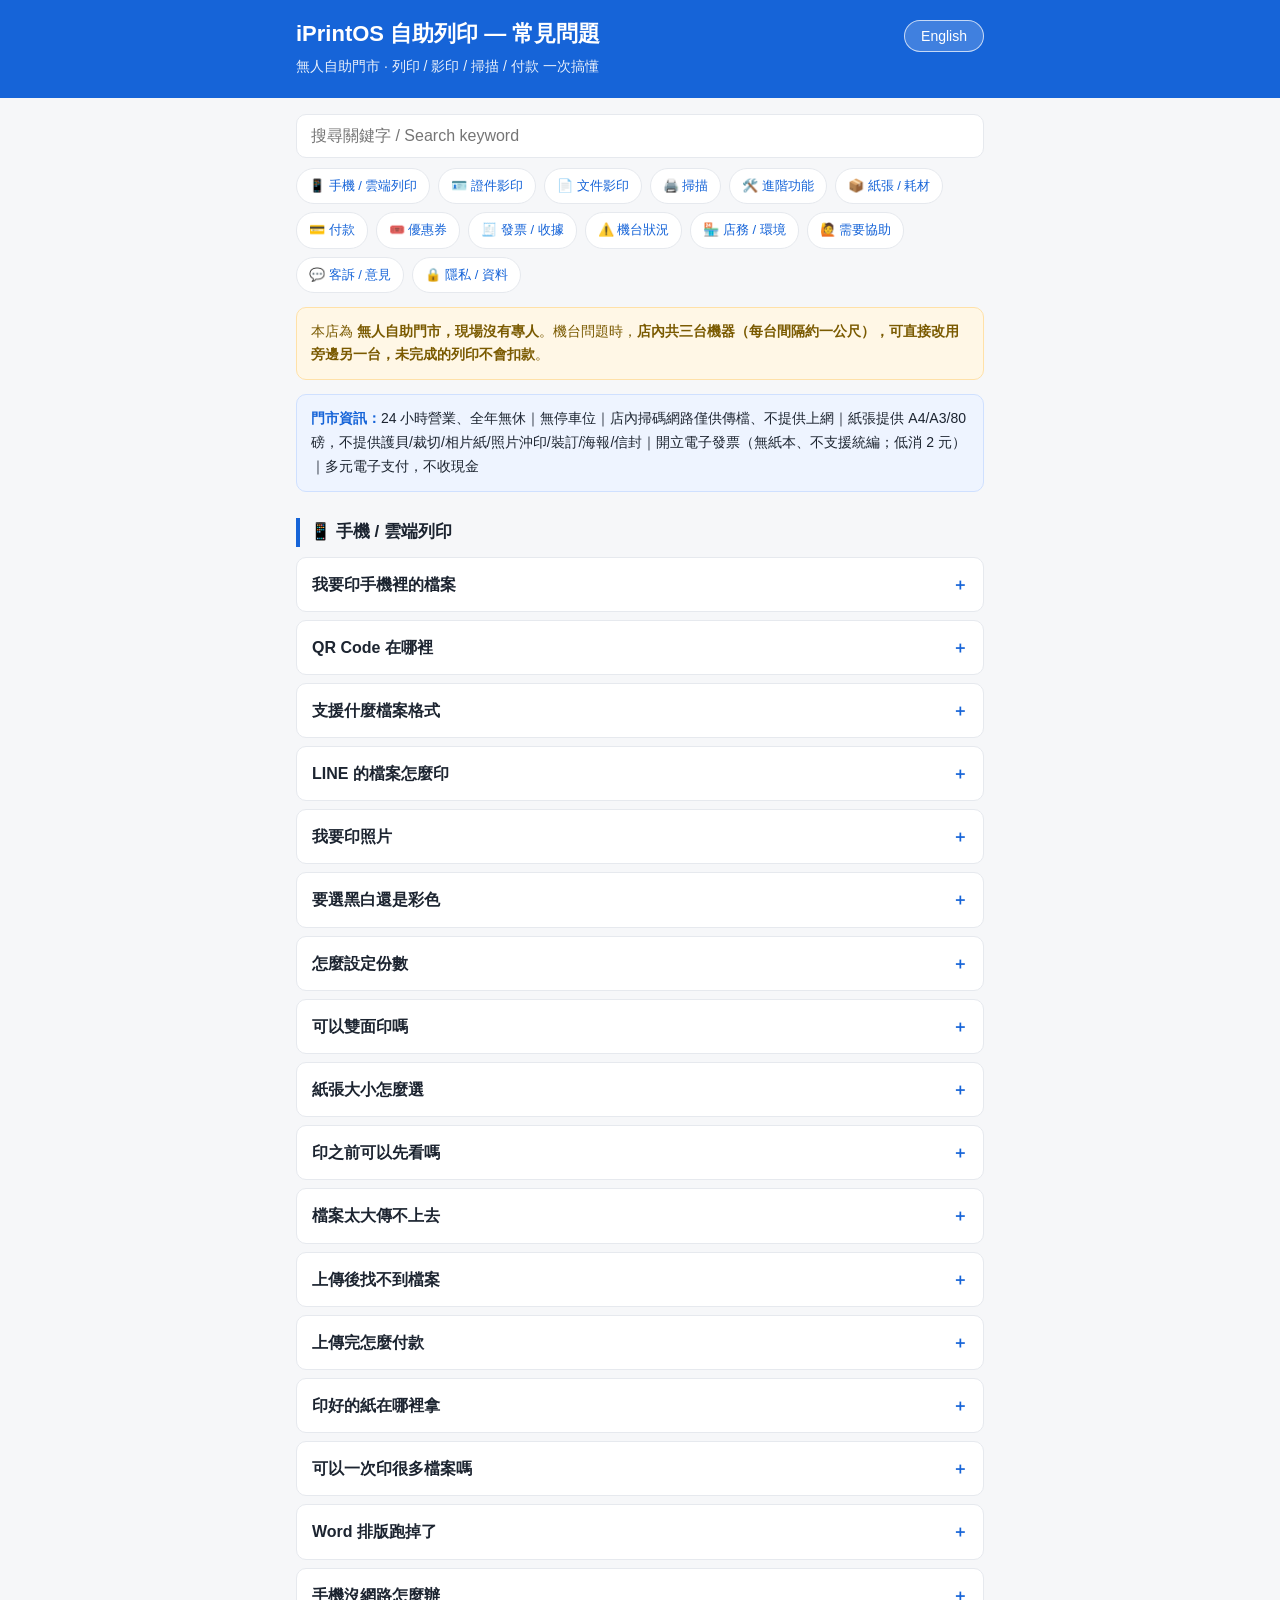
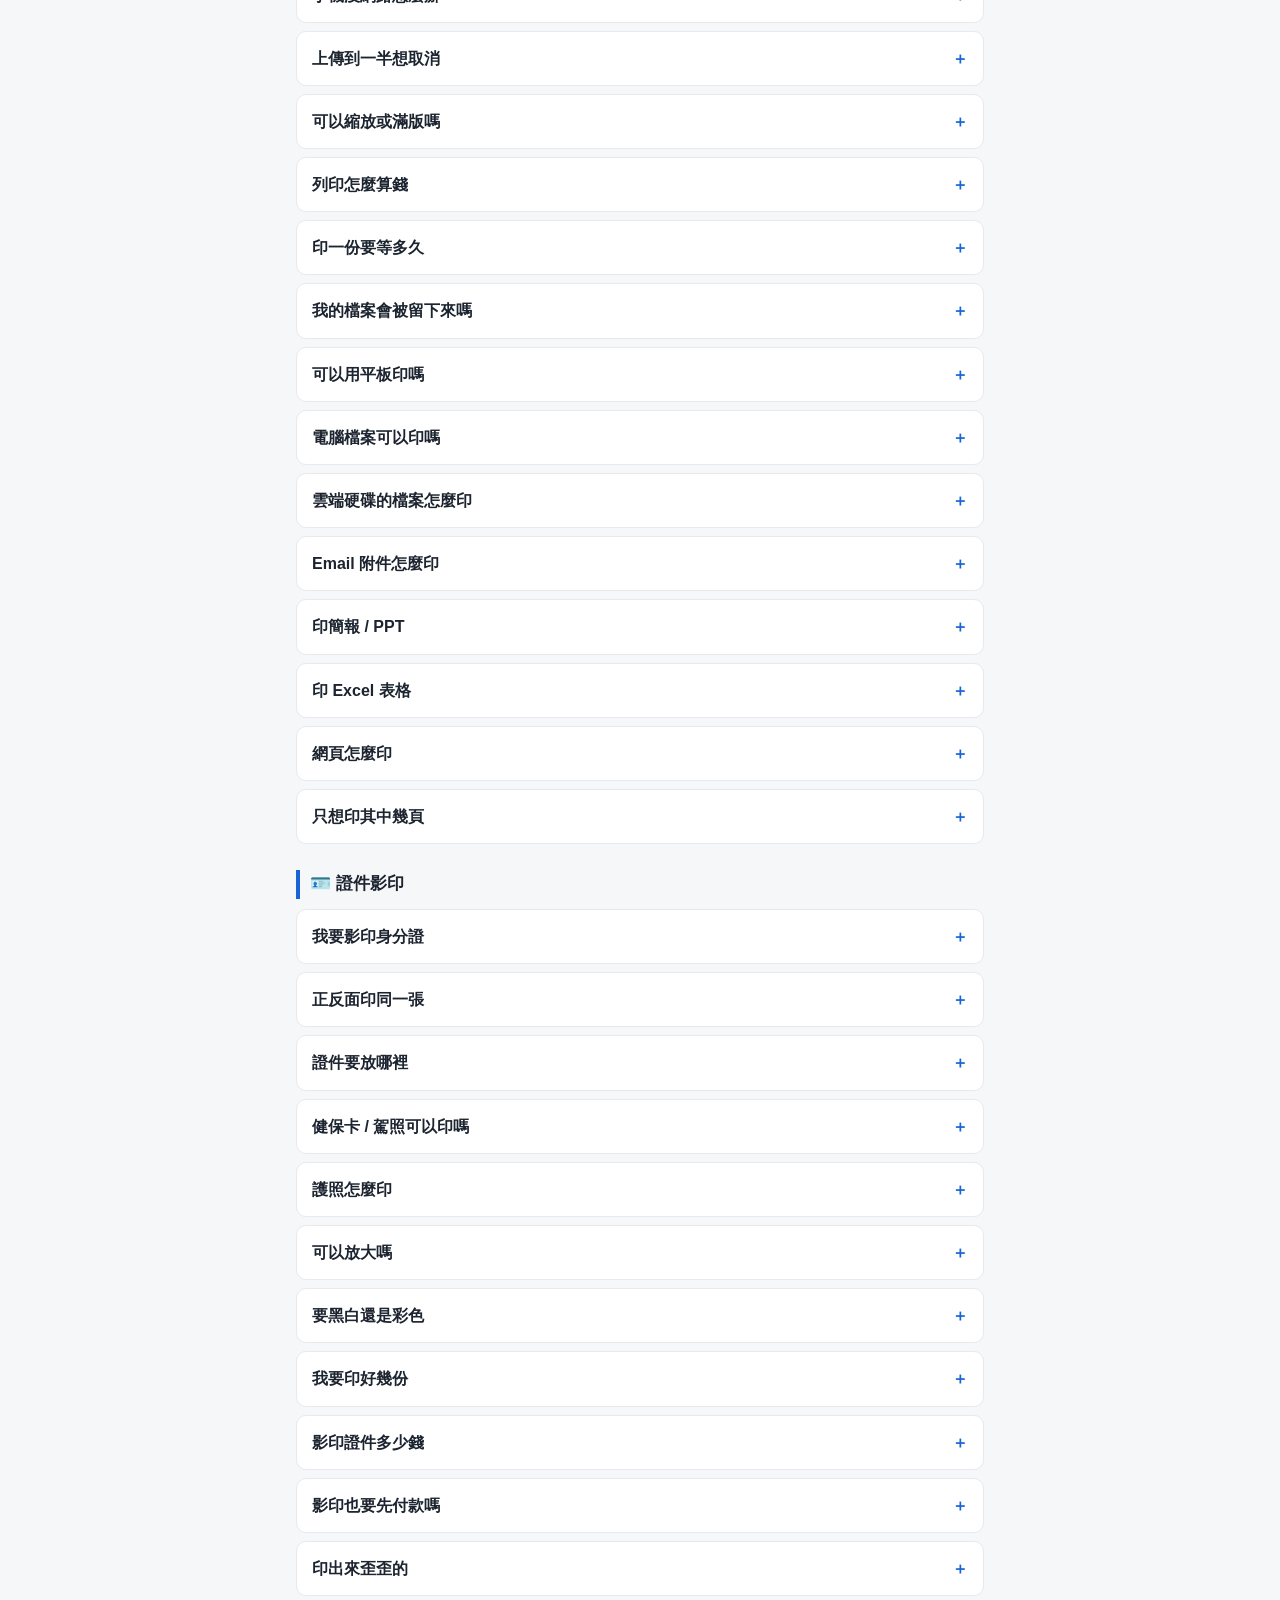
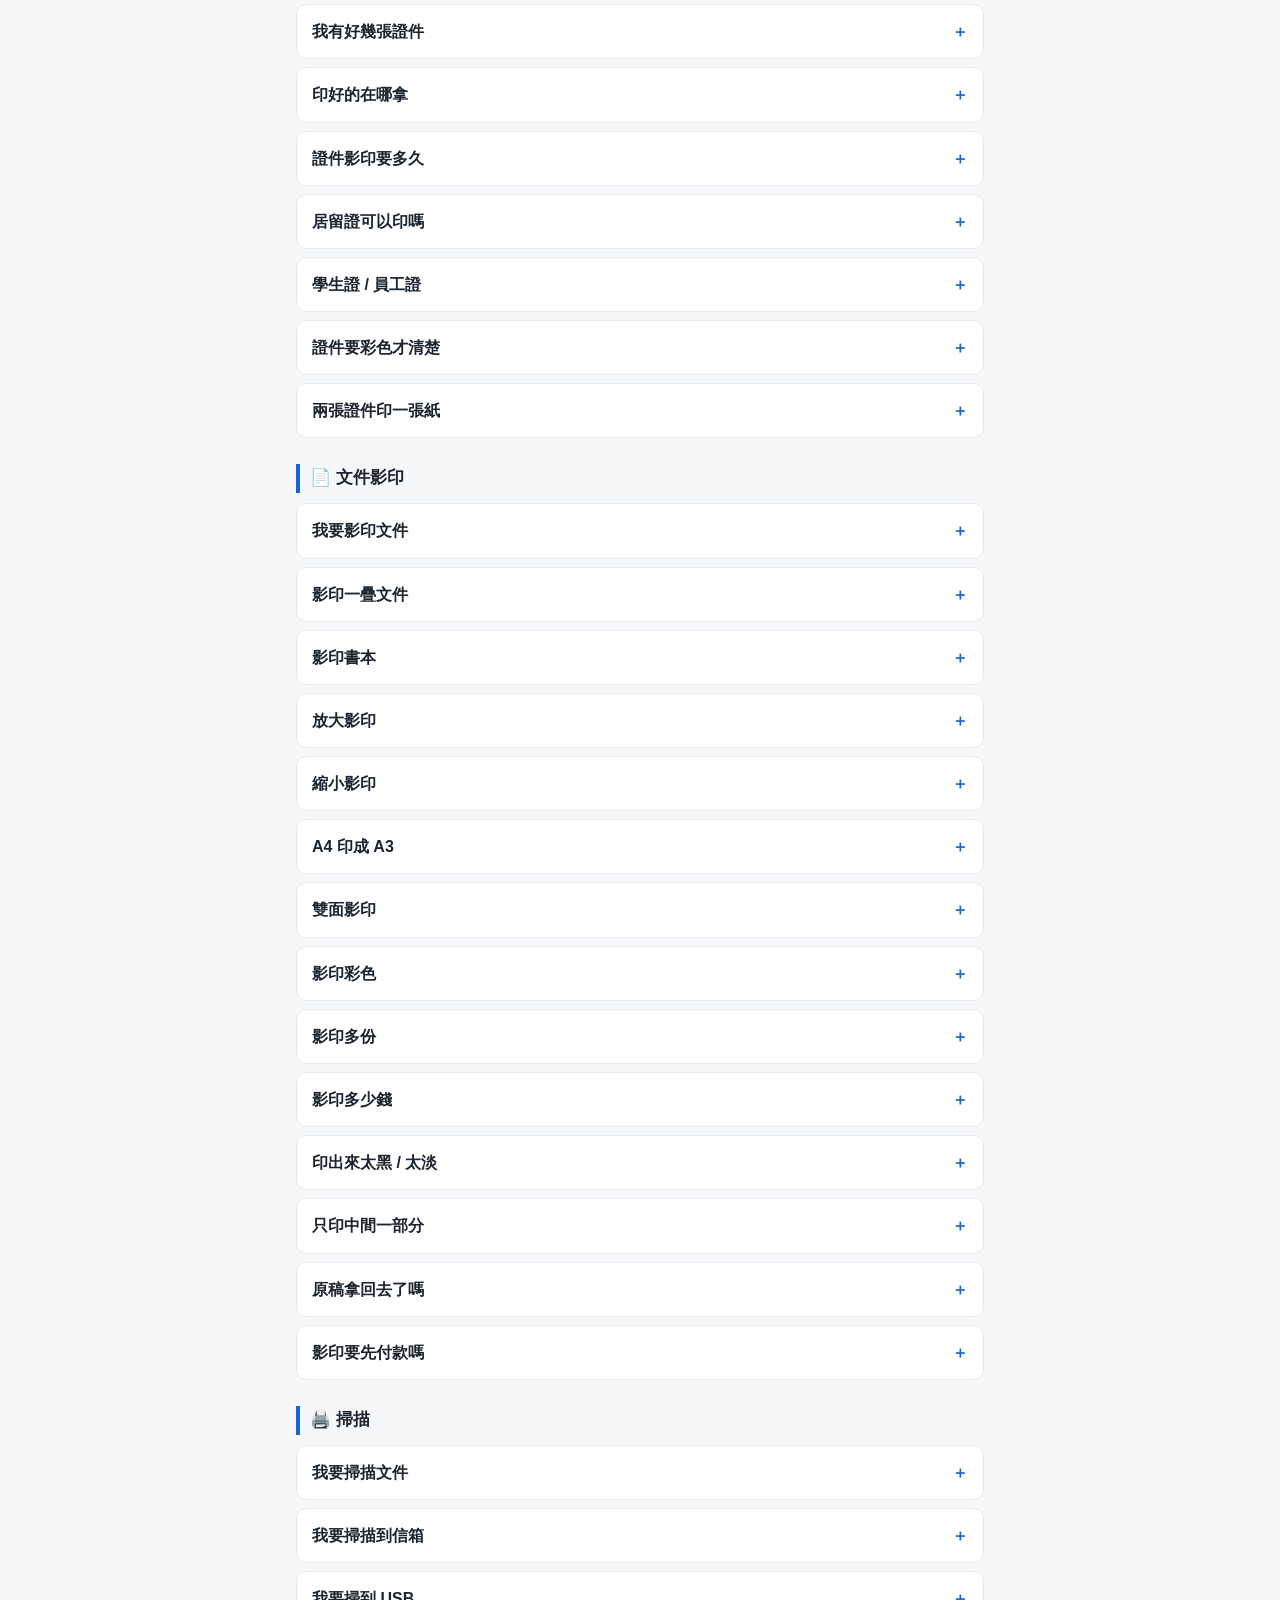
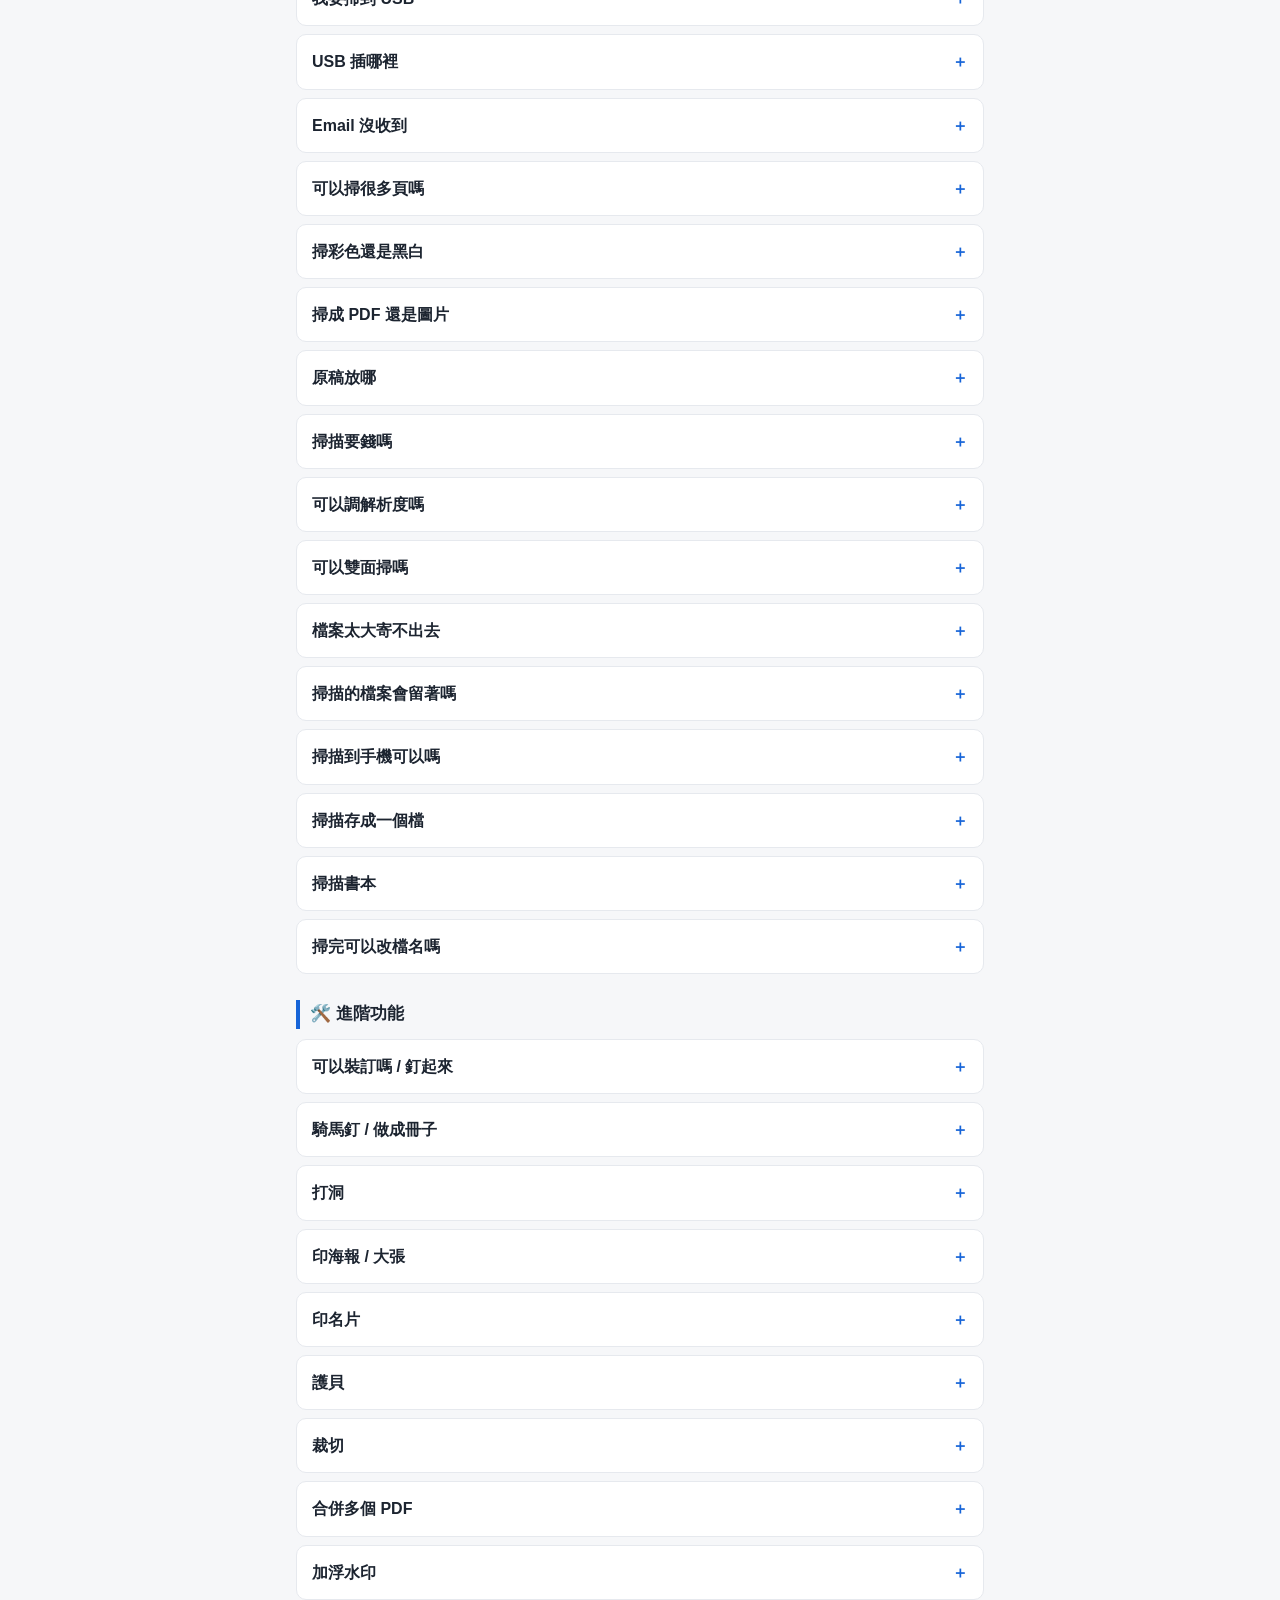
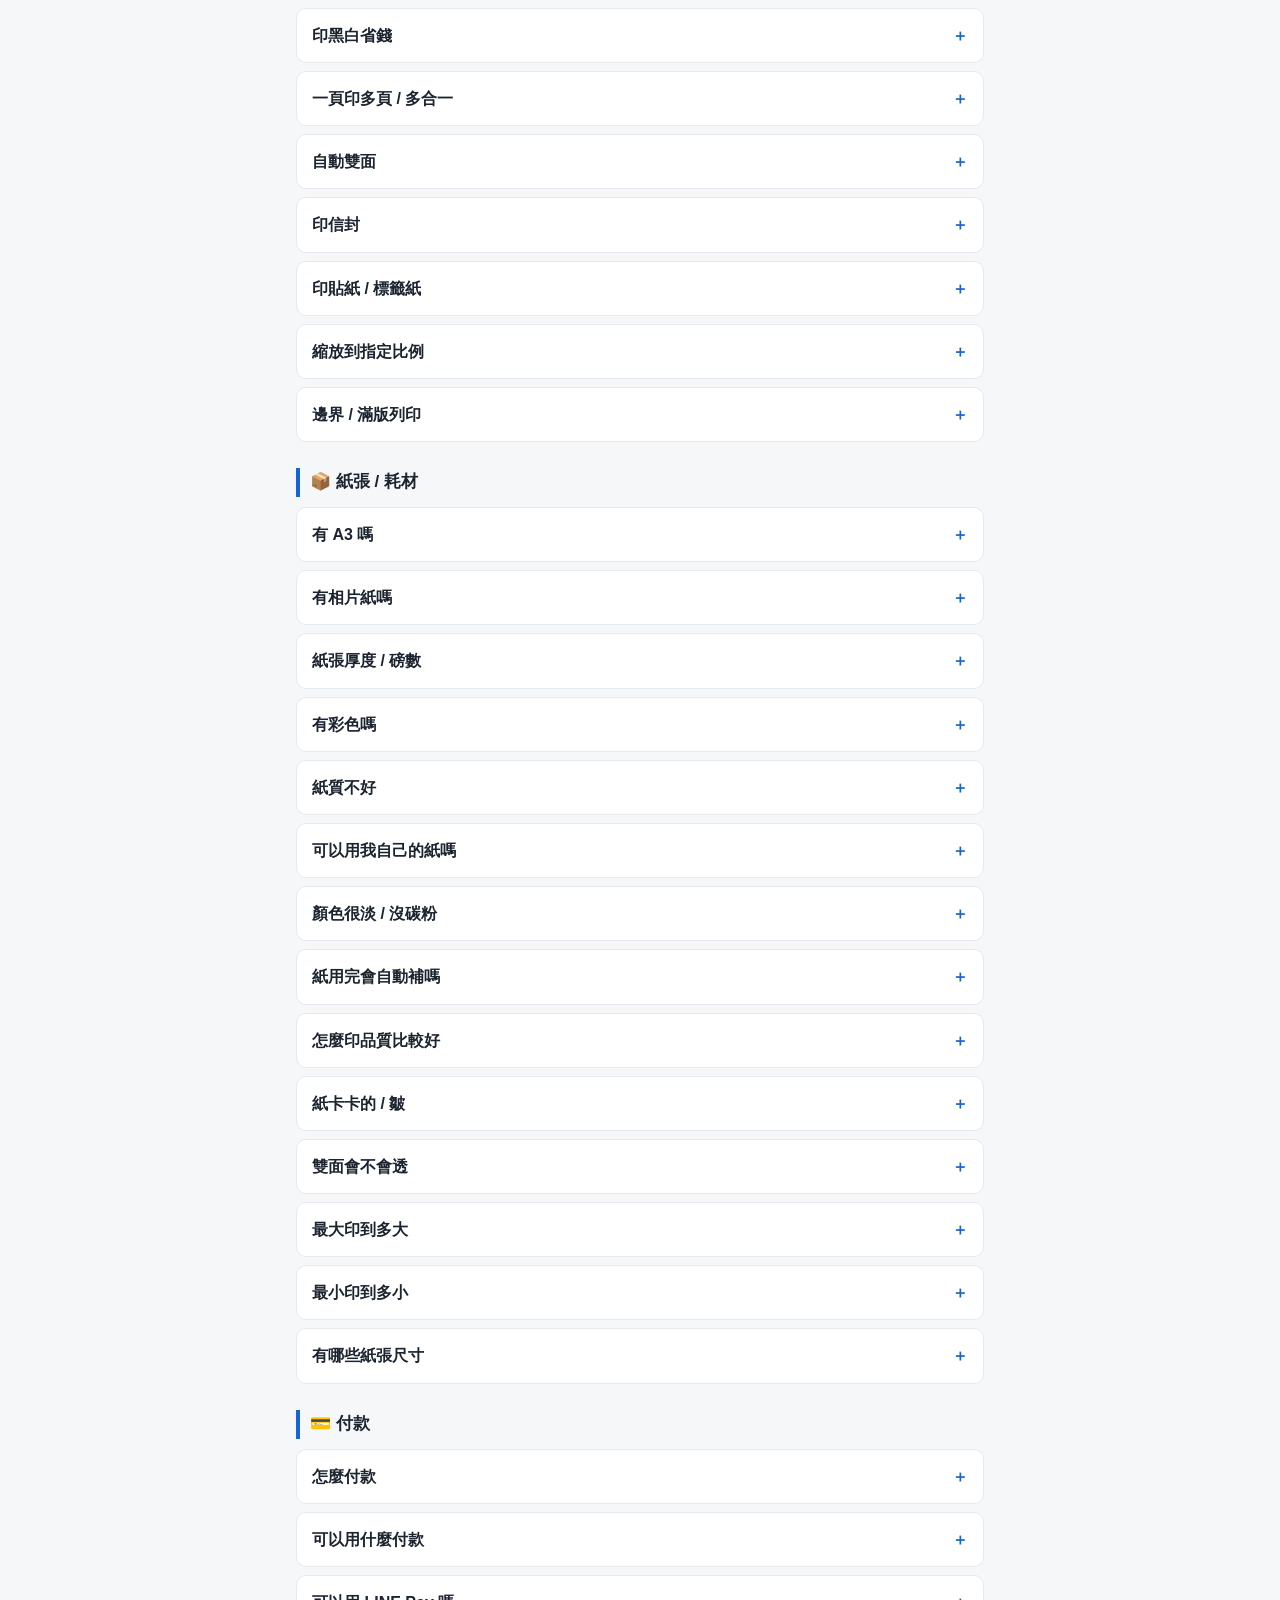
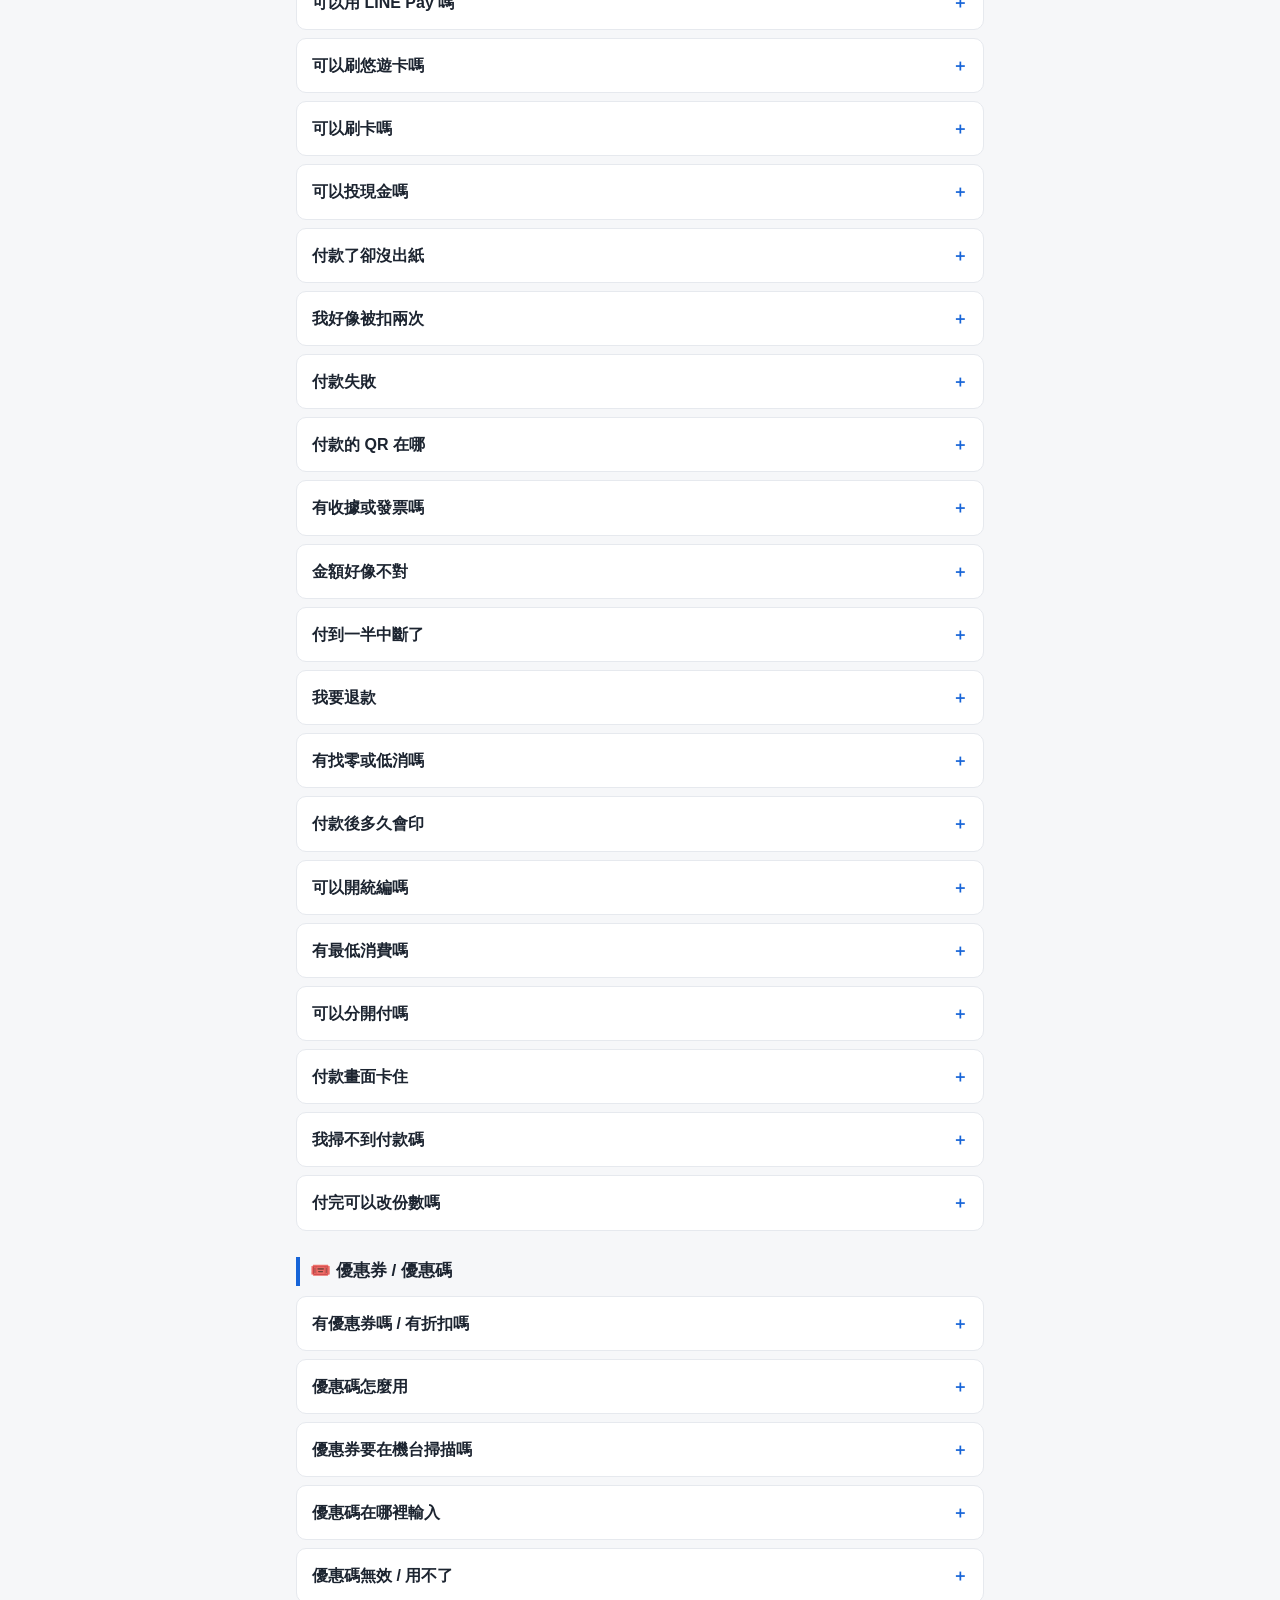
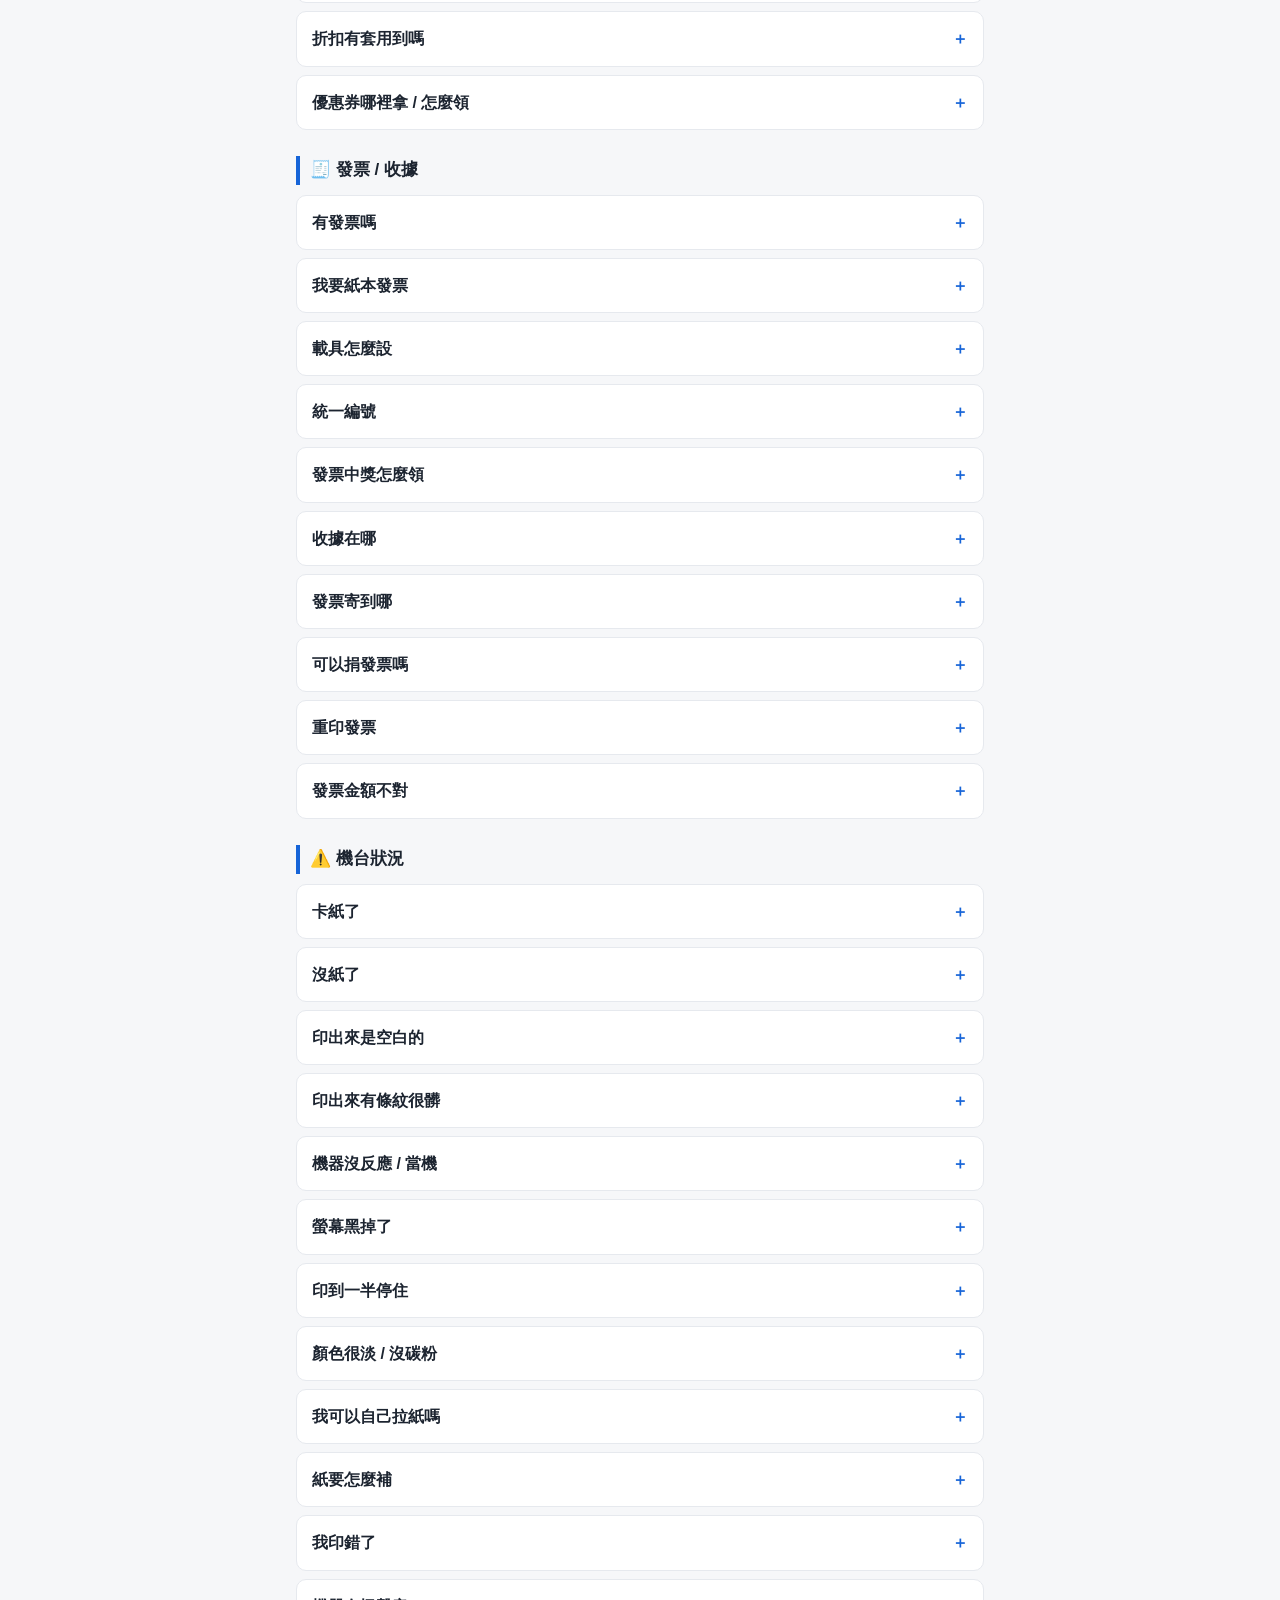
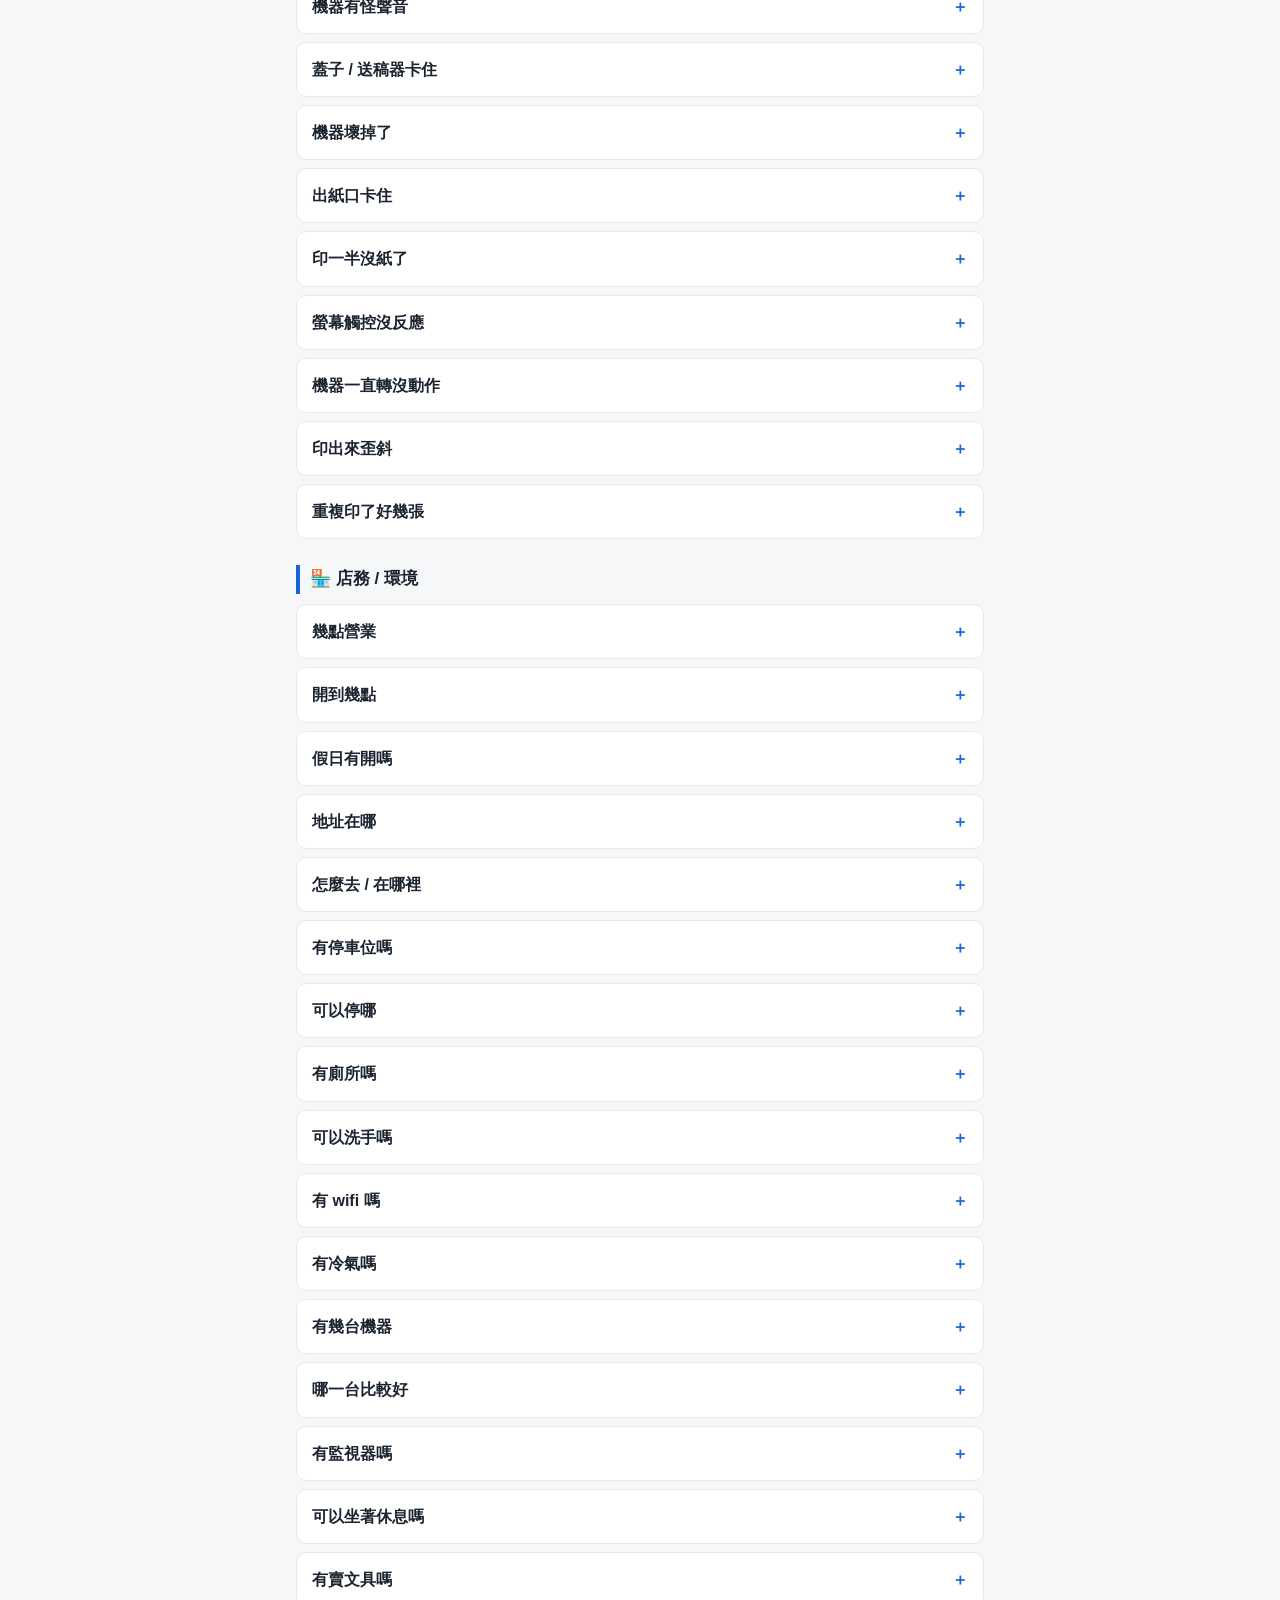
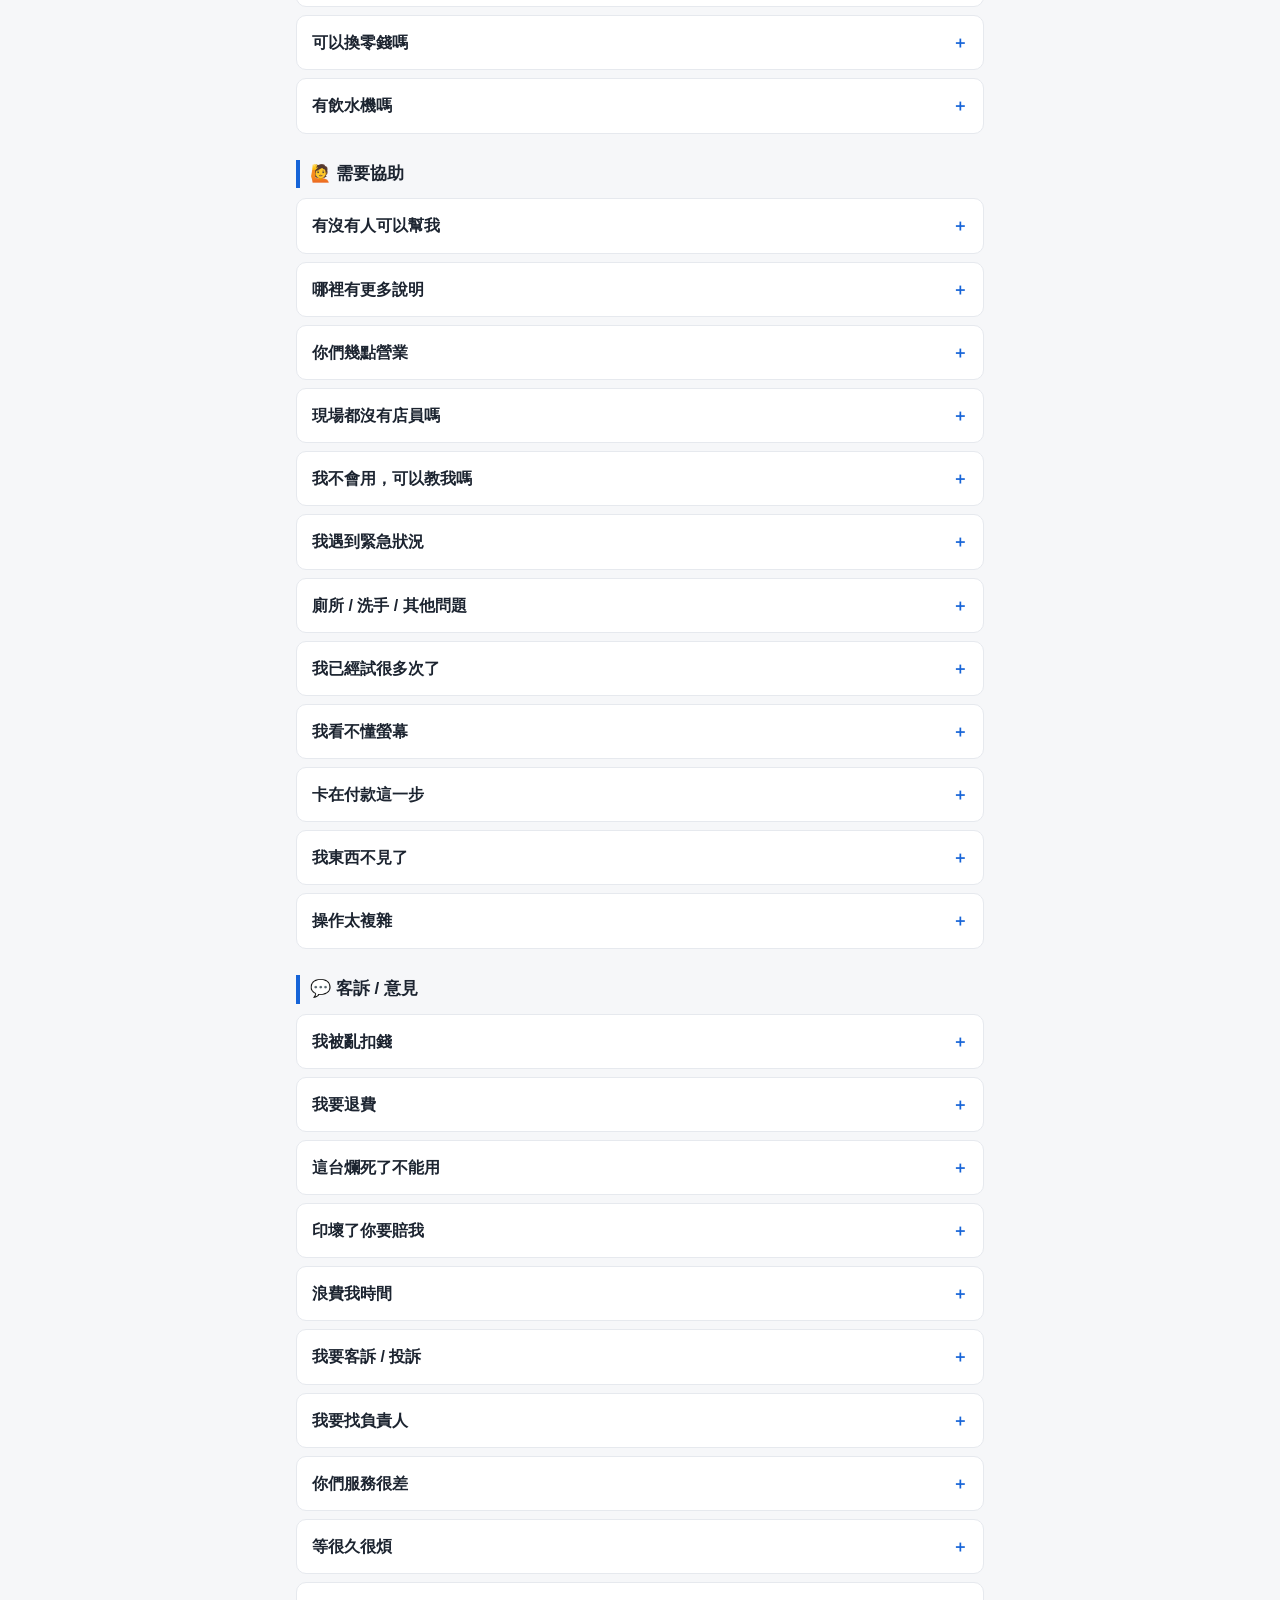
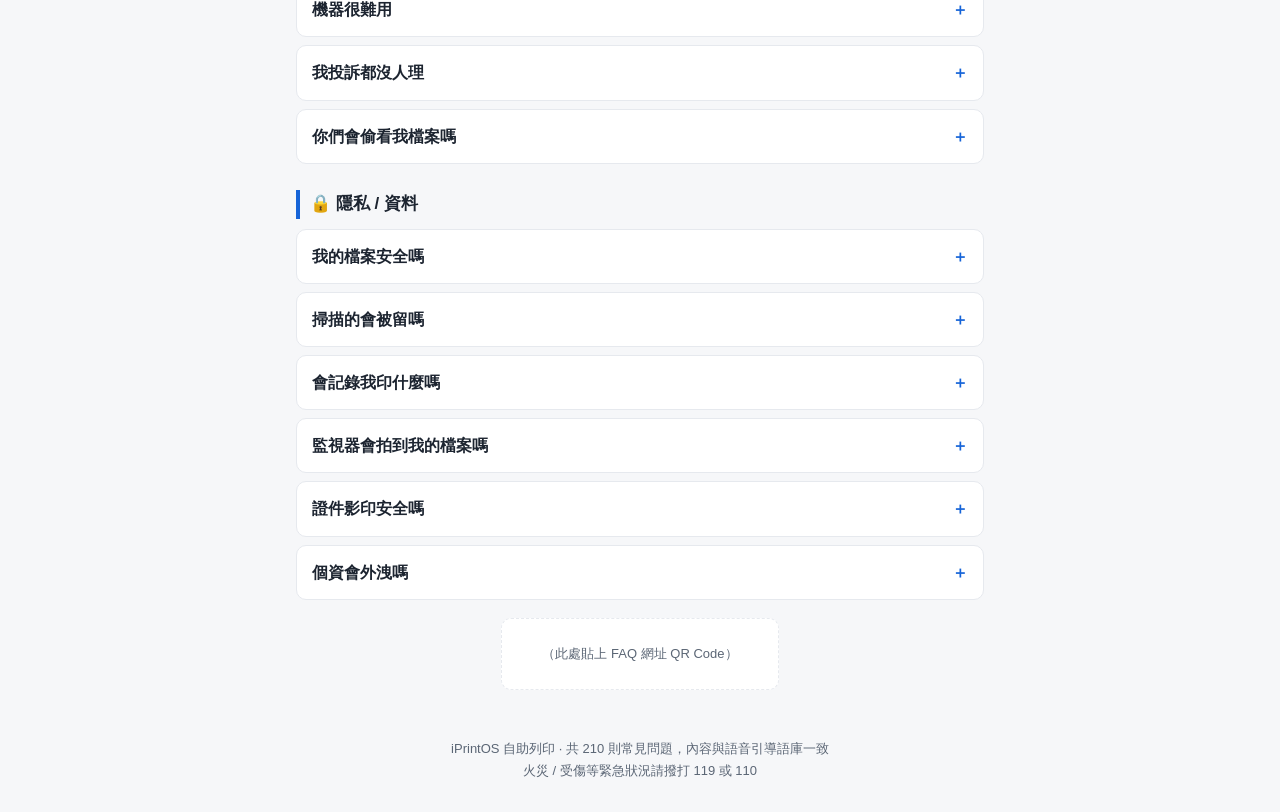
==== commit 7cd02fd7: "docs: 新增優惠券/優惠碼 Q&A 群組(PRO，7句) - 依門市規格：有優惠/折扣，以「優惠碼」(一串代碼)在手機操作頁面輸入折抵；機台無掃描功能 - 語庫新增 PRO-01~07，更新標題句" ====
--- a/docs/faq.html
+++ b/docs/faq.html
@@ -52,7 +52,7 @@
 
   <div class="search"><input id="q" type="search" placeholder="搜尋關鍵字 / Search keyword" oninput="filterFAQ()"></div>
 
-  <div class="nav"><a href="#sec-PM" class="chip"><span class="zh">📱 手機 / 雲端列印</span><span class="en">Mobile / Cloud Print</span></a> <a href="#sec-CID" class="chip"><span class="zh">🪪 證件影印</span><span class="en">ID Copy</span></a> <a href="#sec-CPY" class="chip"><span class="zh">📄 文件影印</span><span class="en">Document Copy</span></a> <a href="#sec-SCN" class="chip"><span class="zh">🖨️ 掃描</span><span class="en">Scan</span></a> <a href="#sec-FN" class="chip"><span class="zh">🛠️ 進階功能</span><span class="en">Advanced</span></a> <a href="#sec-SUP" class="chip"><span class="zh">📦 紙張 / 耗材</span><span class="en">Paper / Supplies</span></a> <a href="#sec-PAY" class="chip"><span class="zh">💳 付款</span><span class="en">Payment</span></a> <a href="#sec-INV" class="chip"><span class="zh">🧾 發票 / 收據</span><span class="en">Invoice / Receipt</span></a> <a href="#sec-ERR" class="chip"><span class="zh">⚠️ 機台狀況</span><span class="en">Machine Issues</span></a> <a href="#sec-LOC" class="chip"><span class="zh">🏪 店務 / 環境</span><span class="en">Store Info</span></a> <a href="#sec-HLP" class="chip"><span class="zh">🙋 需要協助</span><span class="en">Help</span></a> <a href="#sec-CMP" class="chip"><span class="zh">💬 客訴 / 意見</span><span class="en">Feedback</span></a> <a href="#sec-PRIV" class="chip"><span class="zh">🔒 隱私 / 資料</span><span class="en">Privacy</span></a></div>
+  <div class="nav"><a href="#sec-PM" class="chip"><span class="zh">📱 手機 / 雲端列印</span><span class="en">Mobile / Cloud Print</span></a> <a href="#sec-CID" class="chip"><span class="zh">🪪 證件影印</span><span class="en">ID Copy</span></a> <a href="#sec-CPY" class="chip"><span class="zh">📄 文件影印</span><span class="en">Document Copy</span></a> <a href="#sec-SCN" class="chip"><span class="zh">🖨️ 掃描</span><span class="en">Scan</span></a> <a href="#sec-FN" class="chip"><span class="zh">🛠️ 進階功能</span><span class="en">Advanced</span></a> <a href="#sec-SUP" class="chip"><span class="zh">📦 紙張 / 耗材</span><span class="en">Paper / Supplies</span></a> <a href="#sec-PAY" class="chip"><span class="zh">💳 付款</span><span class="en">Payment</span></a> <a href="#sec-PRO" class="chip"><span class="zh">🎟️ 優惠券</span><span class="en">Coupons</span></a> <a href="#sec-INV" class="chip"><span class="zh">🧾 發票 / 收據</span><span class="en">Invoice / Receipt</span></a> <a href="#sec-ERR" class="chip"><span class="zh">⚠️ 機台狀況</span><span class="en">Machine Issues</span></a> <a href="#sec-LOC" class="chip"><span class="zh">🏪 店務 / 環境</span><span class="en">Store Info</span></a> <a href="#sec-HLP" class="chip"><span class="zh">🙋 需要協助</span><span class="en">Help</span></a> <a href="#sec-CMP" class="chip"><span class="zh">💬 客訴 / 意見</span><span class="en">Feedback</span></a> <a href="#sec-PRIV" class="chip"><span class="zh">🔒 隱私 / 資料</span><span class="en">Privacy</span></a></div>
 
   <div class="note"><span class="zh">本店為 <b>無人自助門市，現場沒有專人</b>。機台問題時，<b>店內共三台機器（每台間隔約一公尺），可直接改用旁邊另一台，未完成的列印不會扣款</b>。</span><span class="en">This is an <b>unmanned self-service store</b>. If a machine has an issue, <b>there are three machines about 1m apart—just use another one; unfinished jobs aren't charged</b>.</span></div>
 
@@ -77,7 +77,7 @@
   <details><summary><span class="qtext"><span class="zh">Word 排版跑掉了</span><span class="en">My Word layout is messed up</span></span></summary><div class="ans"><span class="zh">Word 可免轉檔直接列印；若要排版完全一致，也可自行先轉成 PDF 再上傳。</span><span class="en">Word prints directly—no conversion needed; for an exact layout you may convert to PDF yourself first.</span></div></details>
   <details><summary><span class="qtext"><span class="zh">手機沒網路怎麼辦</span><span class="en">What if my phone has no internet?</span></span></summary><div class="ans"><span class="zh">掃機台 QR Code 上傳檔案時會自動連線傳檔，不需另外上網；其他用途請用手機行動網路。</span><span class="en">Scanning the QR auto-connects just to send your file—no internet needed; use mobile data for anything else.</span></div></details>
   <details><summary><span class="qtext"><span class="zh">上傳到一半想取消</span><span class="en">Cancel an upload in progress</span></span></summary><div class="ans"><span class="zh">直接關閉手機頁面即可取消，未付款不會列印也不會收費。</span><span class="en">Just close the page to cancel; nothing prints or charges before payment.</span></div></details>
-  <details><summary><span class="qtext"><span class="zh">可以縮放或滿版嗎</span><span class="en">Can I scale or fit to page?</span></span></summary><div class="ans"><span class="zh">在手機設定可選縮放或滿版列印，預覽會即時更新。</span><span class="en">Choose scaling or fit-to-page; the preview updates instantly.</span></div></details>
+  <details><summary><span class="qtext"><span class="zh">可以縮放或滿版嗎</span><span class="en">Can I scale or fit to page?</span></span></summary><div class="ans"><span class="zh">放大縮小提供少數固定倍率，也可選滿版或保留邊界，預覽會更新。</span><span class="en">Enlarge/reduce offers a few fixed ratios; you can also choose fit-to-page or margins—the preview updates.</span></div></details>
   <details><summary><span class="qtext"><span class="zh">列印怎麼算錢</span><span class="en">How is printing priced?</span></span></summary><div class="ans"><span class="zh">系統會依頁數、黑白或彩色、紙張大小自動計價，付款前會顯示金額。</span><span class="en">Price is by pages, color, and size; shown before payment.</span></div></details>
   <details><summary><span class="qtext"><span class="zh">印一份要等多久</span><span class="en">How long does one print take?</span></span></summary><div class="ans"><span class="zh">付款後通常幾秒到十幾秒就會出紙，份數多會久一點。</span><span class="en">Usually seconds after payment; more copies take longer.</span></div></details>
   <details><summary><span class="qtext"><span class="zh">我的檔案會被留下來嗎</span><span class="en">Will my file be kept?</span></span></summary><div class="ans"><span class="zh">您的檔案只暫存在店內主機處理，列印後會自動清除，不會上傳雲端。</span><span class="en">Your file is processed in-store and cleared after printing—never uploaded.</span></div></details>
@@ -140,7 +140,7 @@
   <details><summary><span class="qtext"><span class="zh">掃描的檔案會留著嗎</span><span class="en">Will my scanned file be kept?</span></span></summary><div class="ans"><span class="zh">掃描檔只暫存於店內主機，完成寄送或存檔後即清除，不上雲。</span><span class="en">Scans are processed in-store and cleared after sending.</span></div></details>
   <details><summary><span class="qtext"><span class="zh">掃描到手機可以嗎</span><span class="en">Can I scan to my phone?</span></span></summary><div class="ans"><span class="zh">可選掃描到 Email，再用手機收信即可。</span><span class="en">Use Scan-to-Email and open it on your phone.</span></div></details>
   <details><summary><span class="qtext"><span class="zh">掃描存成一個檔</span><span class="en">Save the scan as one file</span></span></summary><div class="ans"><span class="zh">多頁用送稿器會合成一個 PDF。</span><span class="en">Multiple pages in the feeder combine into one PDF.</span></div></details>
-  <details><summary><span class="qtext"><span class="zh">掃描書本</span><span class="en">Scan a book</span></span></summary><div class="ans"><span class="zh">把書翻開壓在玻璃面板上逐頁掃描。</span><span class="en">Open the book on the glass and scan page by page.</span></div></details>
+  <details><summary><span class="qtext"><span class="zh">掃描書本</span><span class="en">Scan a book</span></span></summary><div class="ans"><span class="zh">不好意思，因著作財產權問題，本店不支援掃描書本。</span><span class="en">Sorry—due to copyright, we don&#x27;t support scanning books.</span></div></details>
   <details><summary><span class="qtext"><span class="zh">掃完可以改檔名嗎</span><span class="en">Can I rename the file after scanning?</span></span></summary><div class="ans"><span class="zh">可在寄送前依畫面設定檔名或主旨。</span><span class="en">Set the file name or subject before sending.</span></div></details>
   <h2 id="sec-FN"><span class="zh">🛠️ 進階功能</span><span class="en">Advanced</span></h2>
   <details><summary><span class="qtext"><span class="zh">可以裝訂嗎 / 釘起來</span><span class="en">Can you staple it?</span></span></summary><div class="ans"><span class="zh">不好意思，本店不提供裝訂、騎馬釘與打孔功能。</span><span class="en">Sorry—we don&#x27;t offer binding, saddle-stitch, or hole-punching.</span></div></details>
@@ -153,11 +153,11 @@
   <details><summary><span class="qtext"><span class="zh">合併多個 PDF</span><span class="en">Merge multiple PDFs</span></span></summary><div class="ans"><span class="zh">上傳頁面可加入多個檔案一起列印。</span><span class="en">Add multiple files on the upload page to print together.</span></div></details>
   <details><summary><span class="qtext"><span class="zh">加浮水印</span><span class="en">Add a watermark</span></span></summary><div class="ans"><span class="zh">系統<mark>不提供</mark>浮水印，建議在原檔處理好再上傳。</span><span class="en">No watermark feature—add it to your file first.</span></div></details>
   <details><summary><span class="qtext"><span class="zh">印黑白省錢</span><span class="en">Print black-and-white to save money</span></span></summary><div class="ans"><span class="zh">在設定選黑白即可，費用較彩色低。</span><span class="en">Choose black-and-white to save; it&#x27;s cheaper than color.</span></div></details>
-  <details><summary><span class="qtext"><span class="zh">一頁印多頁 / 多合一</span><span class="en">Multiple pages per sheet / N-up</span></span></summary><div class="ans"><span class="zh">部分機型支援多合一，請看畫面設定。</span><span class="en">Some machines support N-up; check on-screen settings.</span></div></details>
+  <details><summary><span class="qtext"><span class="zh">一頁印多頁 / 多合一</span><span class="en">Multiple pages per sheet / N-up</span></span></summary><div class="ans"><span class="zh">可在畫面選擇多合一（一頁印多頁），依設定會更新預覽。</span><span class="en">Choose N-up (multiple pages per sheet) on screen; the preview updates.</span></div></details>
   <details><summary><span class="qtext"><span class="zh">自動雙面</span><span class="en">Automatic double-sided</span></span></summary><div class="ans"><span class="zh">在設定選雙面列印即可。</span><span class="en">Choose double-sided in settings.</span></div></details>
   <details><summary><span class="qtext"><span class="zh">印信封</span><span class="en">Print envelopes</span></span></summary><div class="ans"><span class="zh">不好意思，本店不支援信封列印功能。</span><span class="en">Sorry—envelope printing isn&#x27;t supported.</span></div></details>
   <details><summary><span class="qtext"><span class="zh">印貼紙 / 標籤紙</span><span class="en">Print stickers / labels</span></span></summary><div class="ans"><span class="zh">不好意思，本店目前<mark>不提供</mark>特殊紙材。</span><span class="en">Sorry—we don&#x27;t offer special media.</span></div></details>
-  <details><summary><span class="qtext"><span class="zh">縮放到指定比例</span><span class="en">Scale to a specific ratio</span></span></summary><div class="ans"><span class="zh">在設定輸入縮放比例，預覽會更新。</span><span class="en">Enter a scaling ratio in settings; the preview updates.</span></div></details>
+  <details><summary><span class="qtext"><span class="zh">縮放到指定比例</span><span class="en">Scale to a specific ratio</span></span></summary><div class="ans"><span class="zh">放大縮小提供少數固定倍率，請在畫面選擇。</span><span class="en">Enlarge/reduce offers a few fixed ratios—choose one on screen.</span></div></details>
   <details><summary><span class="qtext"><span class="zh">邊界 / 滿版列印</span><span class="en">Margins / full-bleed printing</span></span></summary><div class="ans"><span class="zh">在設定選滿版或保留邊界。</span><span class="en">Choose full-bleed or margins in settings.</span></div></details>
   <h2 id="sec-SUP"><span class="zh">📦 紙張 / 耗材</span><span class="en">Paper / Supplies</span></h2>
   <details><summary><span class="qtext"><span class="zh">有 A3 嗎</span><span class="en">Do you have A3?</span></span></summary><div class="ans"><span class="zh">有，列印或影印時在畫面選 A3。</span><span class="en">Yes—choose A3 when printing or copying.</span></div></details>
@@ -197,13 +197,21 @@
   <details><summary><span class="qtext"><span class="zh">付款畫面卡住</span><span class="en">The payment screen is frozen</span></span></summary><div class="ans"><span class="zh">請稍候重整或重新操作；也可<mark>改用旁邊另一台</mark>機器。</span><span class="en">Wait and retry, or use one of the <mark>other machine</mark>s.</span></div></details>
   <details><summary><span class="qtext"><span class="zh">我掃不到付款碼</span><span class="en">I can&#x27;t scan the payment code</span></span></summary><div class="ans"><span class="zh">請對準畫面付款 QR，或換個角度；仍不行可改用另一台。</span><span class="en">Align with the payment QR or change angle; or use an<mark>other machine</mark>.</span></div></details>
   <details><summary><span class="qtext"><span class="zh">付完可以改份數嗎</span><span class="en">Can I change copies after paying?</span></span></summary><div class="ans"><span class="zh">付款後無法更改，如需調整請重新操作。</span><span class="en">Can&#x27;t change after payment; start over to adjust.</span></div></details>
+  <h2 id="sec-PRO"><span class="zh">🎟️ 優惠券 / 優惠碼</span><span class="en">Coupons / Promo Codes</span></h2>
+  <details><summary><span class="qtext"><span class="zh">有優惠券嗎 / 有折扣嗎</span><span class="en">Any coupons or discounts?</span></span></summary><div class="ans"><span class="zh">有的，若您有優惠碼，可在手機操作頁面輸入折抵。</span><span class="en">Yes—if you have a promo code, enter it on the phone page to get the discount.</span></div></details>
+  <details><summary><span class="qtext"><span class="zh">優惠碼怎麼用</span><span class="en">How do I use a promo code?</span></span></summary><div class="ans"><span class="zh">在手機付款前的頁面找到優惠碼欄位，輸入那串代碼就會套用折扣。</span><span class="en">On the phone page before payment, enter your promo code to apply the discount.</span></div></details>
+  <details><summary><span class="qtext"><span class="zh">優惠券要在機台掃描嗎</span><span class="en">Do I scan the coupon at the machine?</span></span></summary><div class="ans"><span class="zh">不好意思，機台沒有掃描功能，優惠請改在手機頁面輸入優惠碼。</span><span class="en">Sorry—the machine can&#x27;t scan; enter your promo code on the phone page instead.</span></div></details>
+  <details><summary><span class="qtext"><span class="zh">優惠碼在哪裡輸入</span><span class="en">Where do I enter the promo code?</span></span></summary><div class="ans"><span class="zh">在手機操作頁面、付款前會有優惠碼欄位，輸入後金額會更新。</span><span class="en">There&#x27;s a promo-code field on the phone page before payment; the amount updates after you enter it.</span></div></details>
+  <details><summary><span class="qtext"><span class="zh">優惠碼無效 / 用不了</span><span class="en">The code doesn&#x27;t work</span></span></summary><div class="ans"><span class="zh">請確認優惠碼輸入正確且仍在有效期內；若仍無法使用，可能已過期或不符使用條件。</span><span class="en">Check the code is correct and still valid; if it still won&#x27;t work, it may be expired or not eligible.</span></div></details>
+  <details><summary><span class="qtext"><span class="zh">折扣有套用到嗎</span><span class="en">Was the discount applied?</span></span></summary><div class="ans"><span class="zh">輸入優惠碼後，付款前畫面會顯示折扣後金額，確認後再付款。</span><span class="en">After entering the code, the discounted total shows before payment—check it, then pay.</span></div></details>
+  <details><summary><span class="qtext"><span class="zh">優惠券哪裡拿 / 怎麼領</span><span class="en">Where do I get coupons?</span></span></summary><div class="ans"><span class="zh">優惠活動與優惠碼的取得方式，請參考現場告示或我們的活動公告。</span><span class="en">For promotions and how to get codes, see the in-store notices or our announcements.</span></div></details>
   <h2 id="sec-INV"><span class="zh">🧾 發票 / 收據</span><span class="en">Invoice / Receipt</span></h2>
   <details><summary><span class="qtext"><span class="zh">有發票嗎</span><span class="en">Do you have invoices?</span></span></summary><div class="ans"><span class="zh">有，本店所有消費都開立電子發票。</span><span class="en">Yes—every purchase gets an e-invoice.</span></div></details>
   <details><summary><span class="qtext"><span class="zh">我要紙本發票</span><span class="en">I want a paper invoice</span></span></summary><div class="ans"><span class="zh">不好意思，本店只開電子發票，不提供紙本發票。</span><span class="en">Sorry—we issue e-invoices only, no paper invoices.</span></div></details>
   <details><summary><span class="qtext"><span class="zh">載具怎麼設</span><span class="en">How do I set up a carrier?</span></span></summary><div class="ans"><span class="zh">本店所有消費都開電子發票；載具與發票設定是在付款時由電子支付系統處理。</span><span class="en">Every purchase gets an e-invoice; carrier and invoice settings are handled by the payment system at checkout.</span></div></details>
   <details><summary><span class="qtext"><span class="zh">統一編號</span><span class="en">Business tax number</span></span></summary><div class="ans"><span class="zh">不好意思，電子發票目前不支援輸入統一編號。</span><span class="en">Sorry—the e-invoice doesn&#x27;t support a business tax number.</span></div></details>
   <details><summary><span class="qtext"><span class="zh">發票中獎怎麼領</span><span class="en">How do I claim an invoice prize?</span></span></summary><div class="ans"><span class="zh">電子發票的對獎與中獎通知，依電子發票平台規定辦理。</span><span class="en">E-invoice prize draws follow the e-invoice platform&#x27;s rules.</span></div></details>
-  <details><summary><span class="qtext"><span class="zh">收據在哪</span><span class="en">Where is the receipt?</span></span></summary><div class="ans"><span class="zh">付款明細會顯示在畫面與手機操作頁面，可自行查看。</span><span class="en">Payment details show on screen and the phone page.</span></div></details>
+  <details><summary><span class="qtext"><span class="zh">收據在哪</span><span class="en">Where is the receipt?</span></span></summary><div class="ans"><span class="zh">本店開立電子發票；付款明細也會顯示在畫面與手機操作頁面。</span><span class="en">We issue e-invoices; payment details also show on screen and your phone.</span></div></details>
   <details><summary><span class="qtext"><span class="zh">發票寄到哪</span><span class="en">Where is the invoice sent?</span></span></summary><div class="ans"><span class="zh">電子發票會依付款時電子支付系統的設定開立與通知。</span><span class="en">The e-invoice is issued and notified per the payment system&#x27;s settings.</span></div></details>
   <details><summary><span class="qtext"><span class="zh">可以捐發票嗎</span><span class="en">Can I donate the invoice?</span></span></summary><div class="ans"><span class="zh">不好意思，目前沒有手機條碼自動捐贈公益的功能。</span><span class="en">Sorry—there&#x27;s no mobile-barcode auto-donation to charity.</span></div></details>
   <details><summary><span class="qtext"><span class="zh">重印發票</span><span class="en">Reprint an invoice</span></span></summary><div class="ans"><span class="zh">電子發票可於電子發票平台查詢；付款明細也會顯示在畫面。</span><span class="en">E-invoices can be checked on the e-invoice platform; payment details also show on screen.</span></div></details>
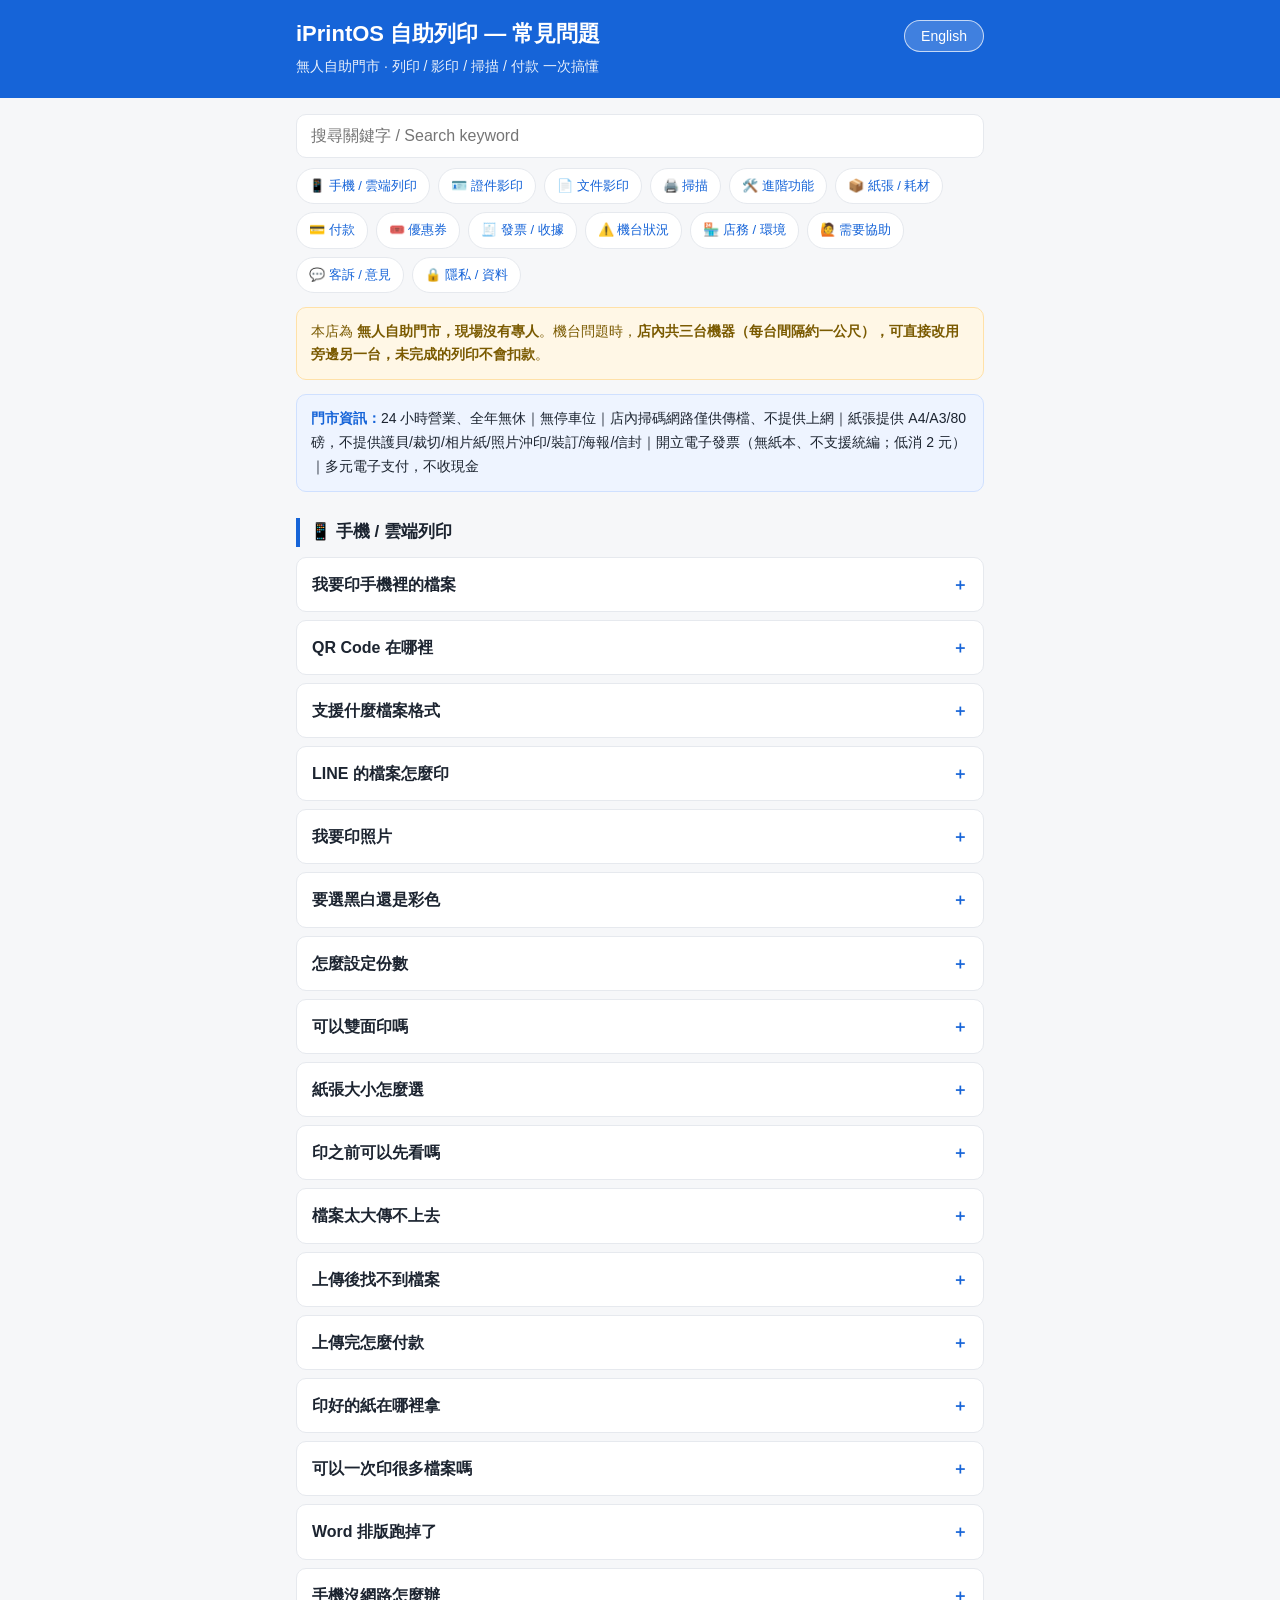
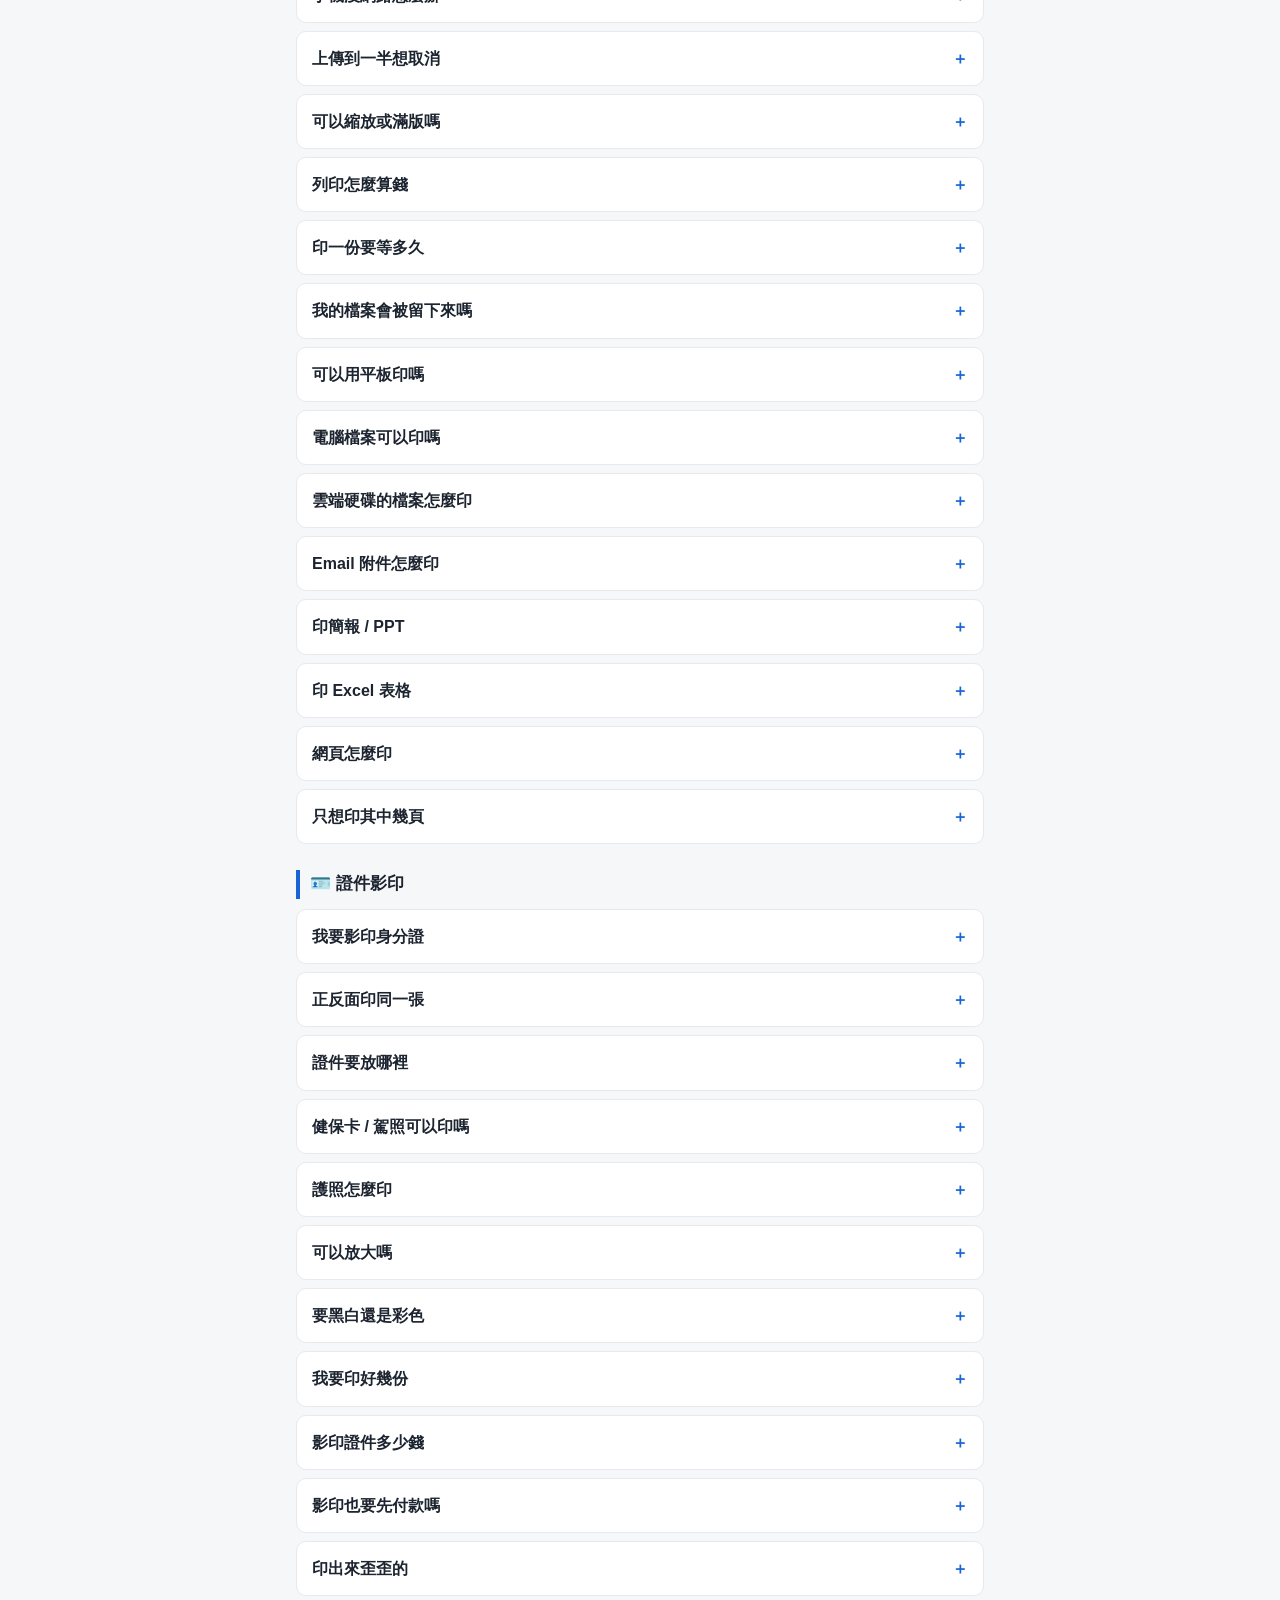
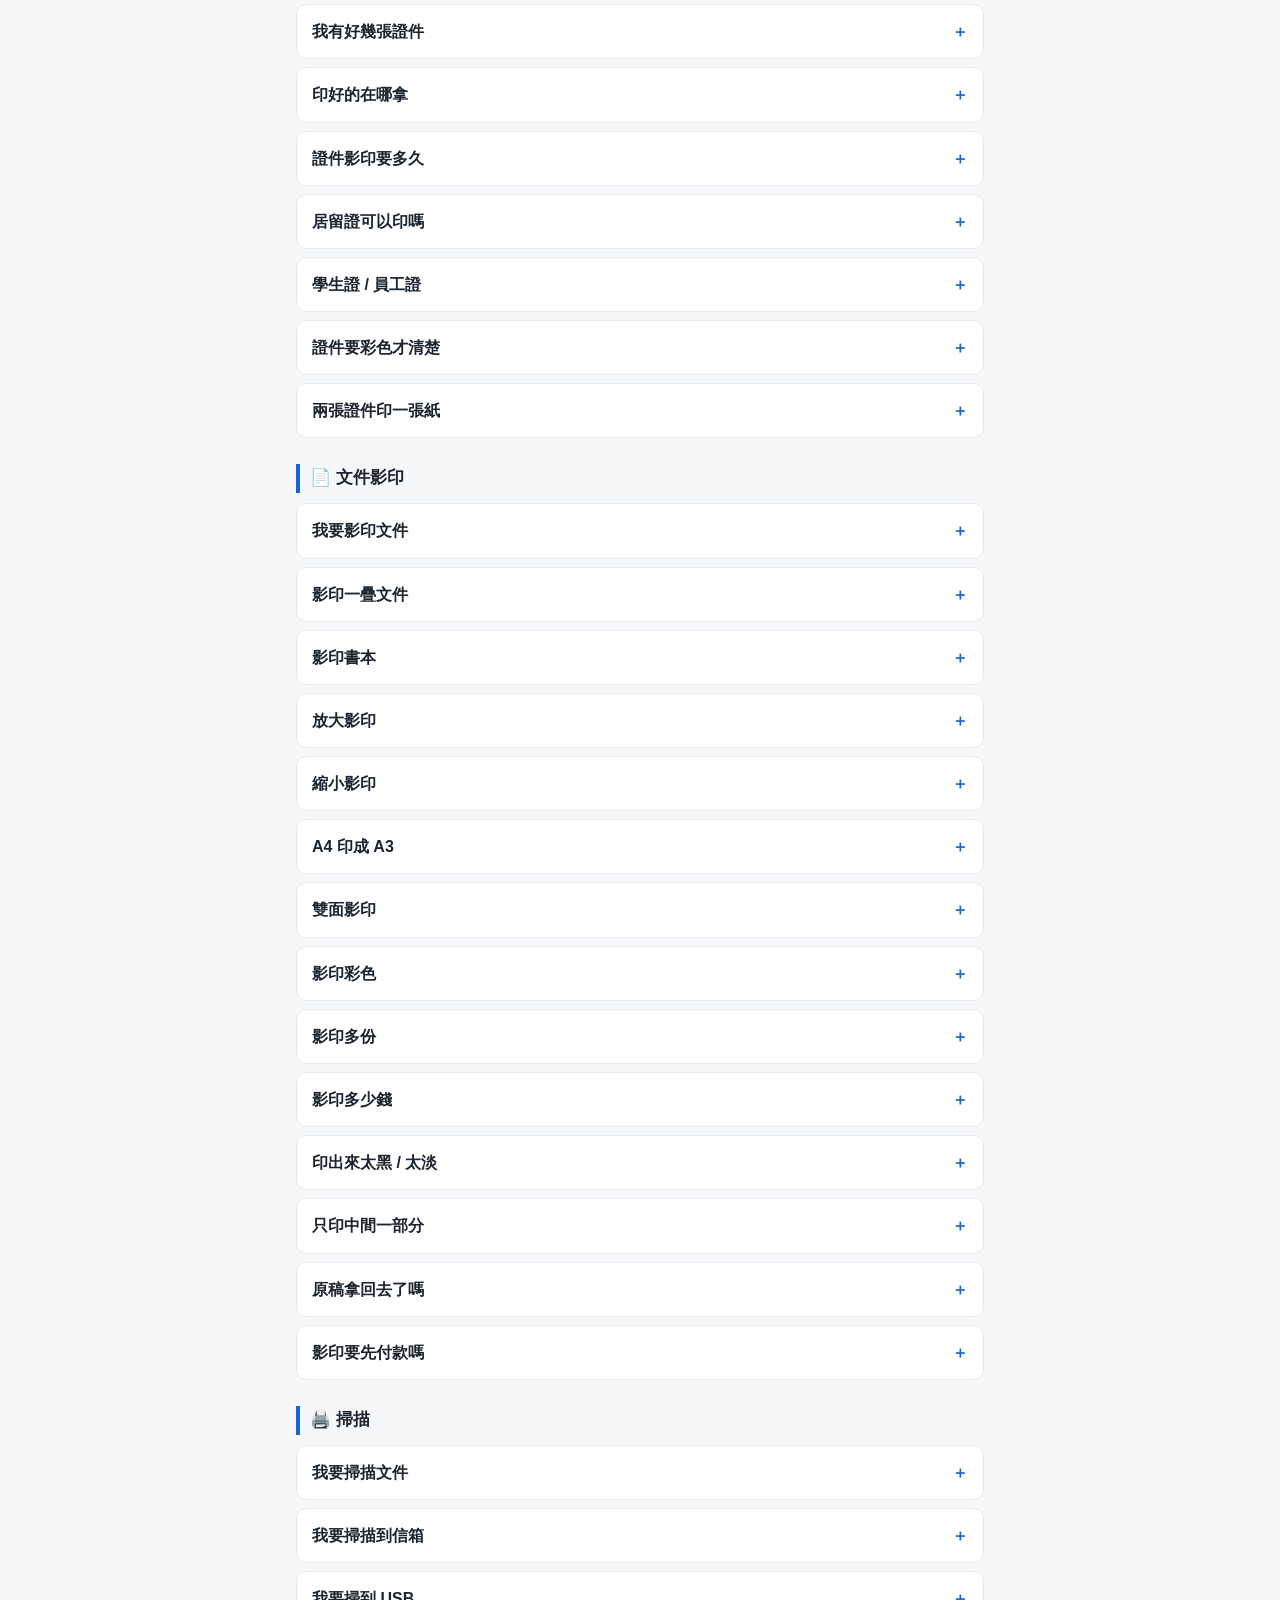
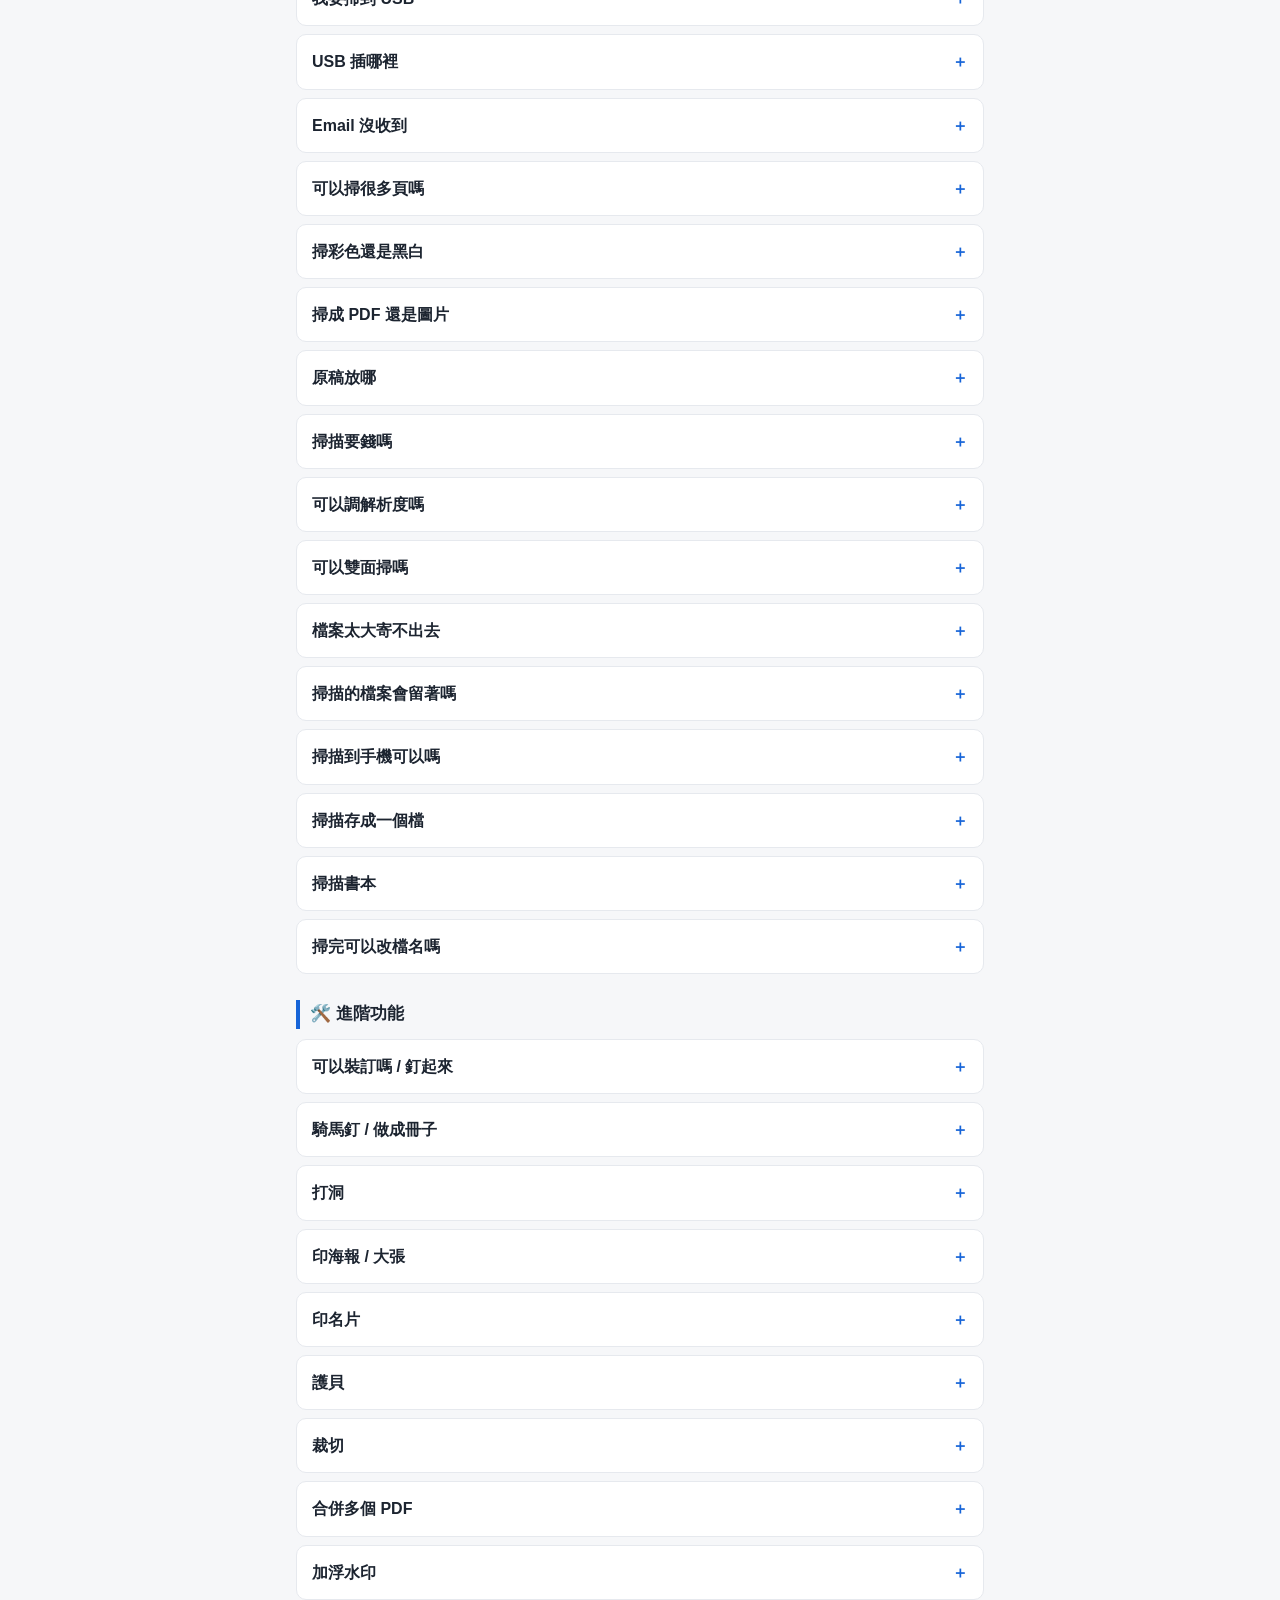
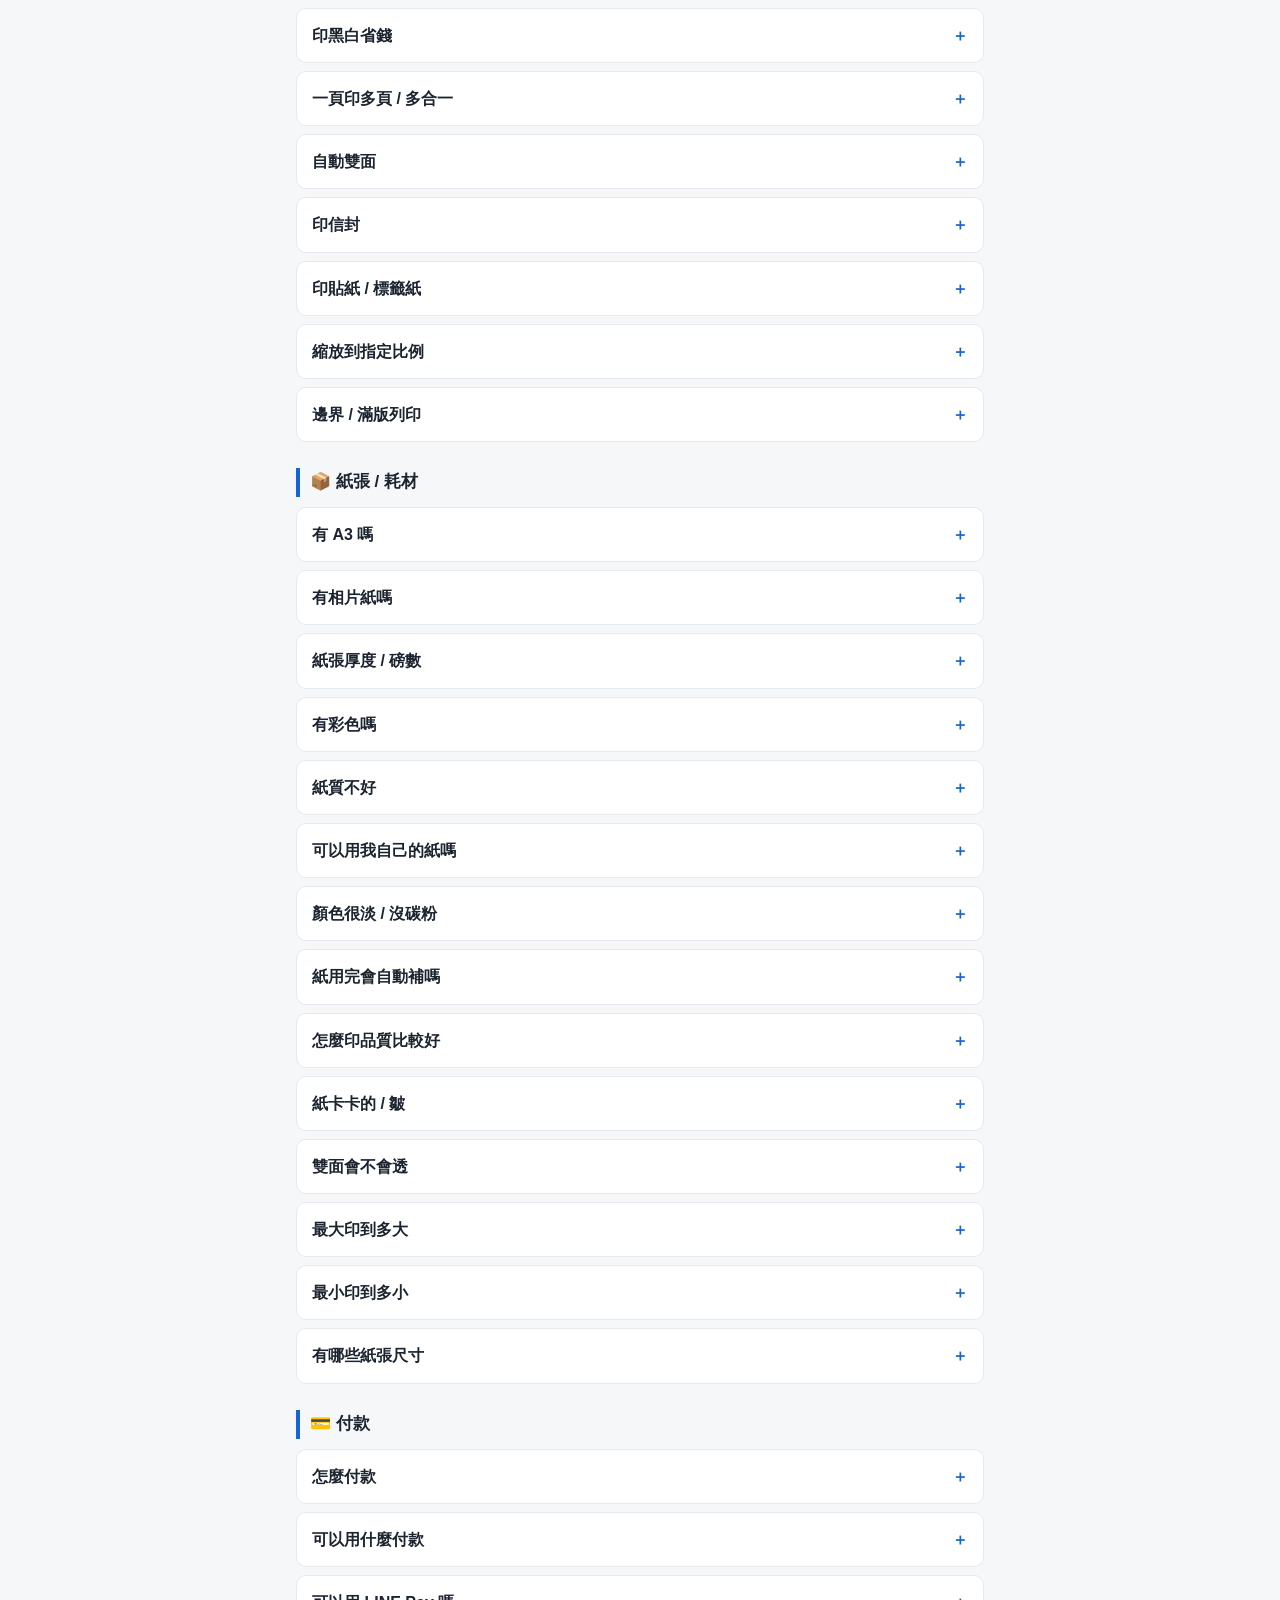
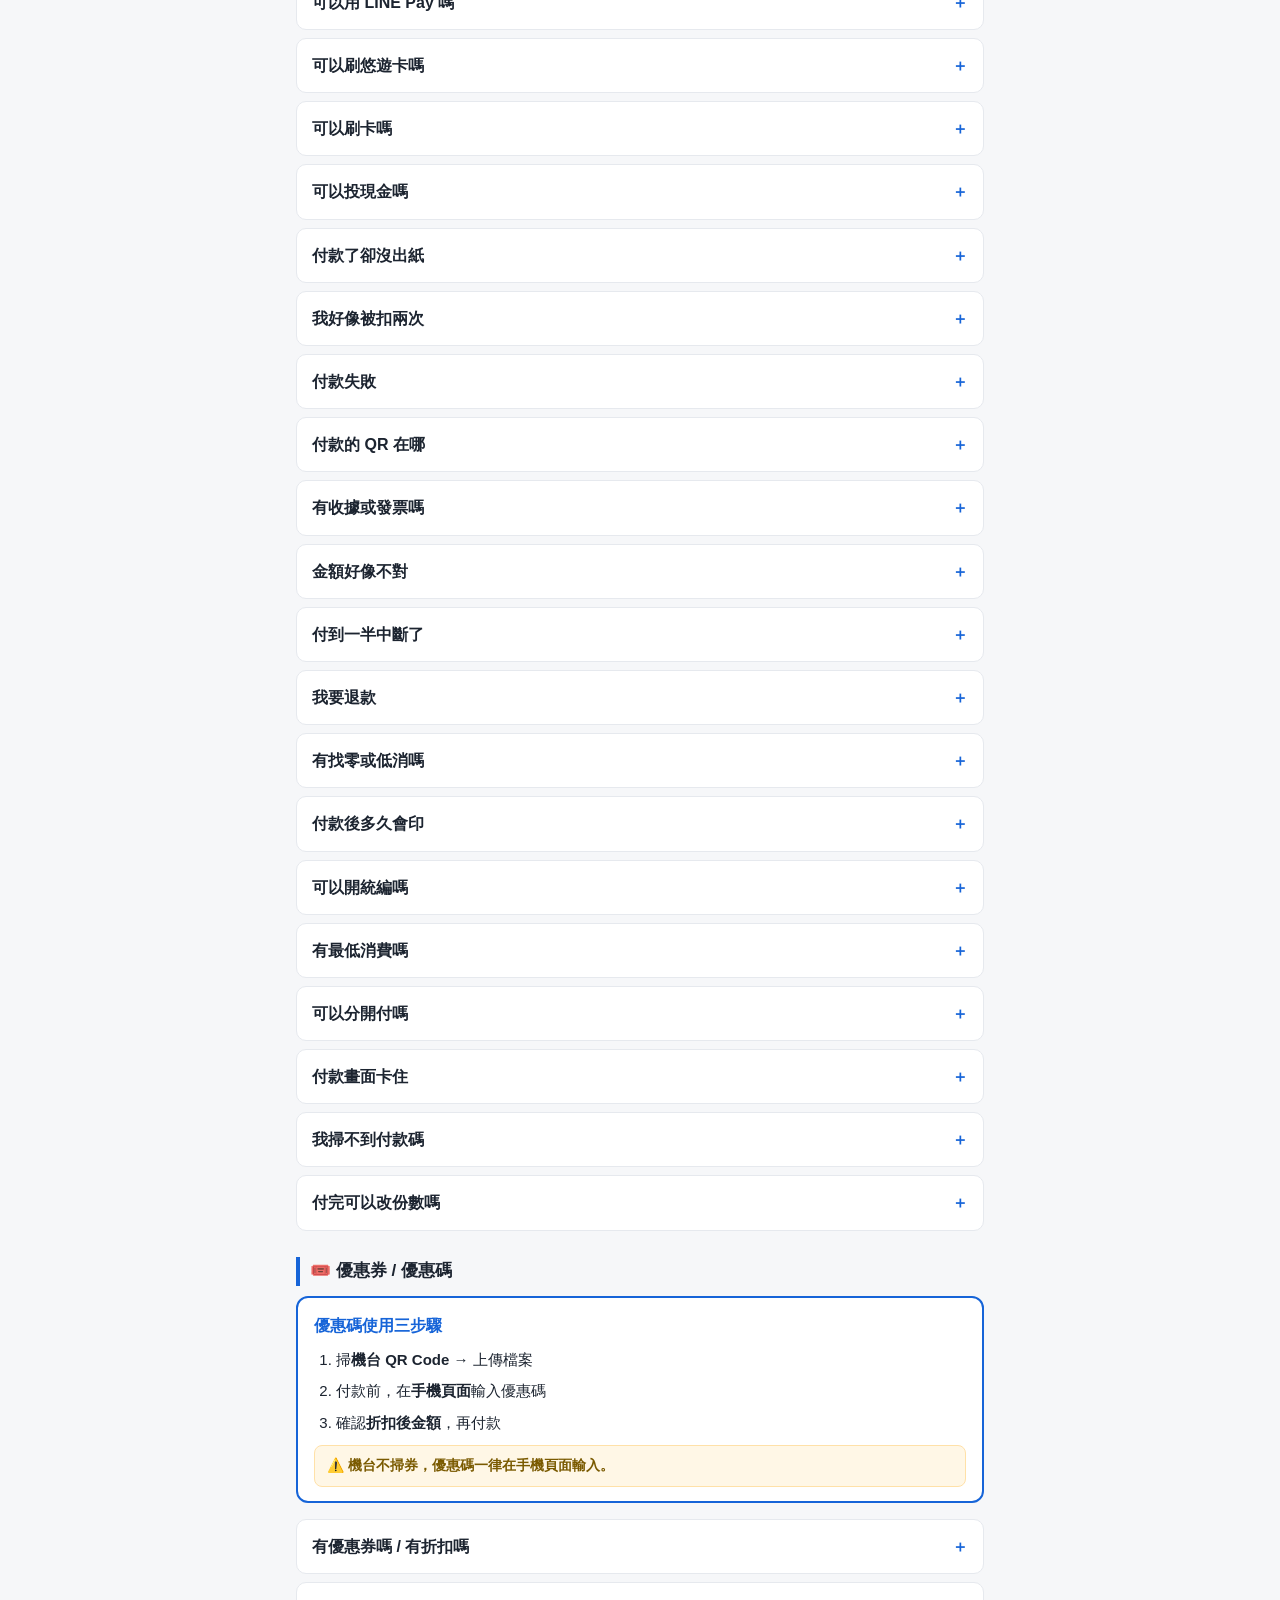
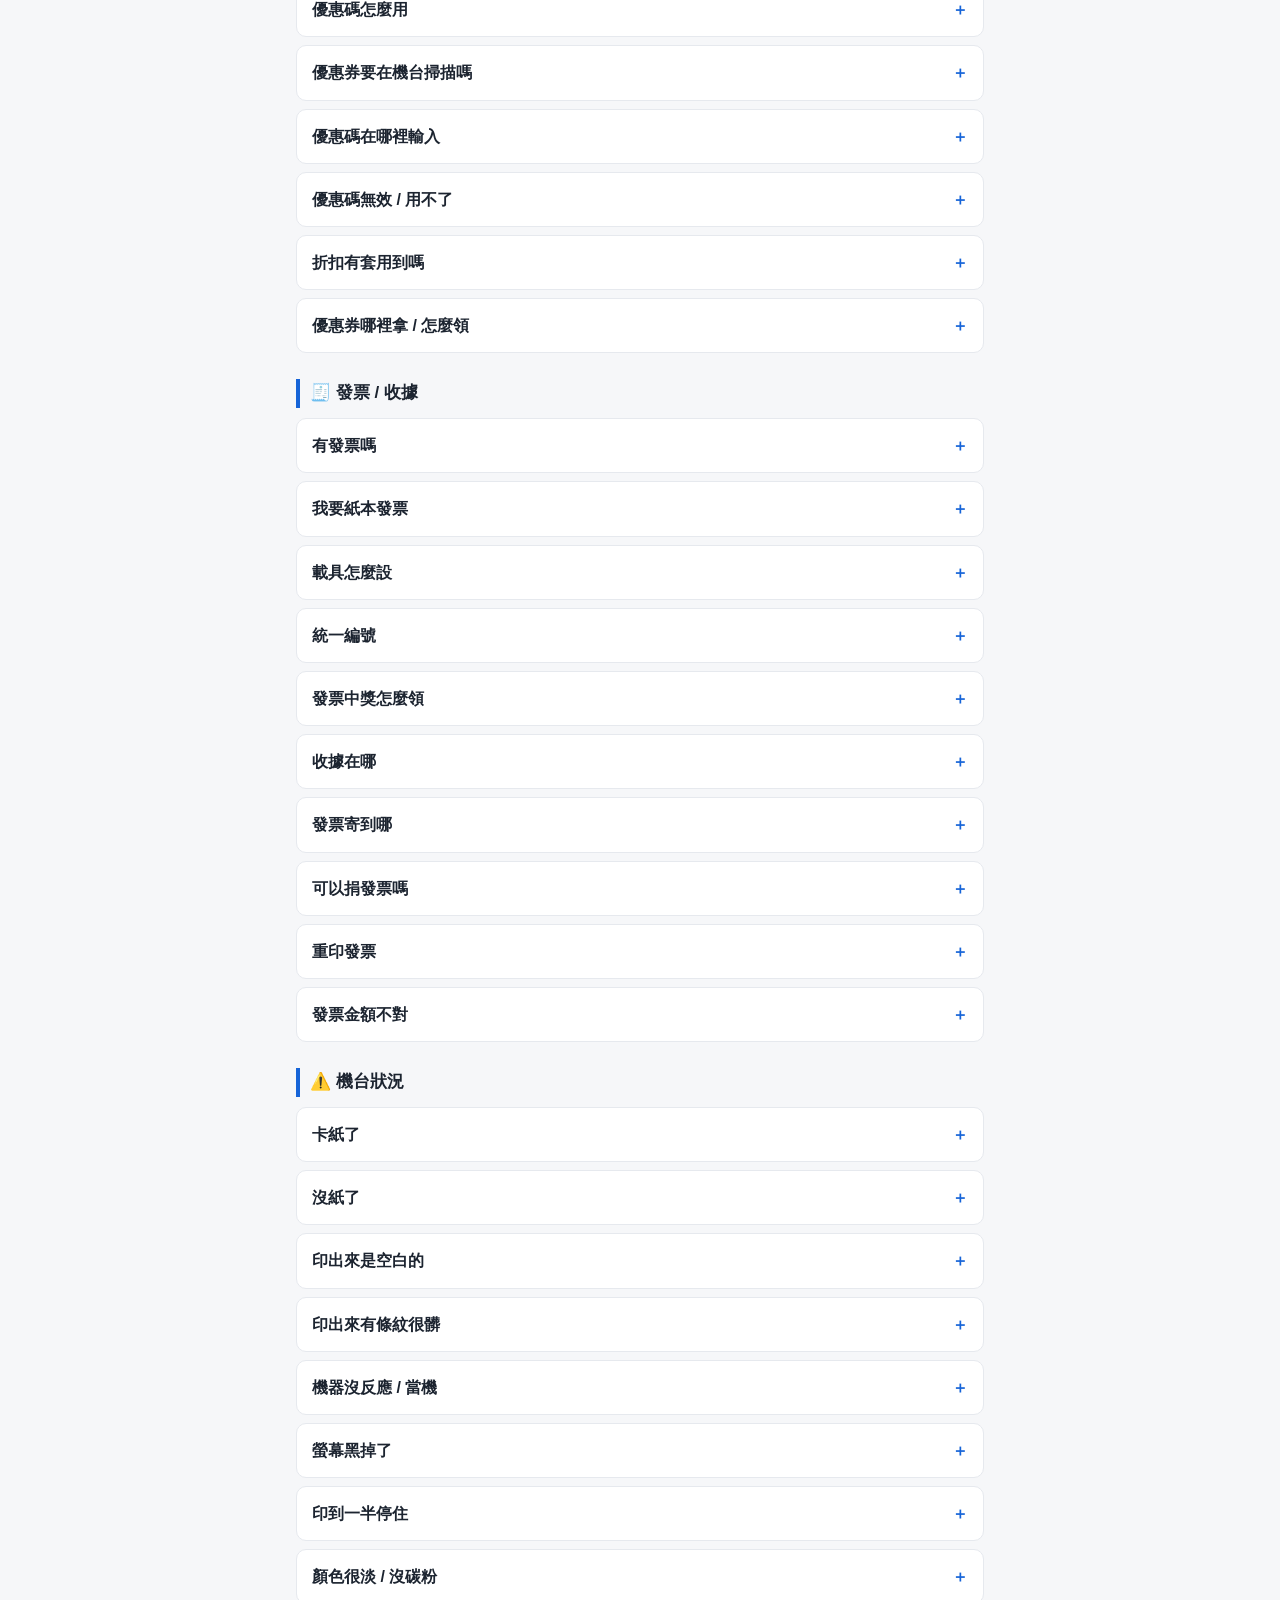
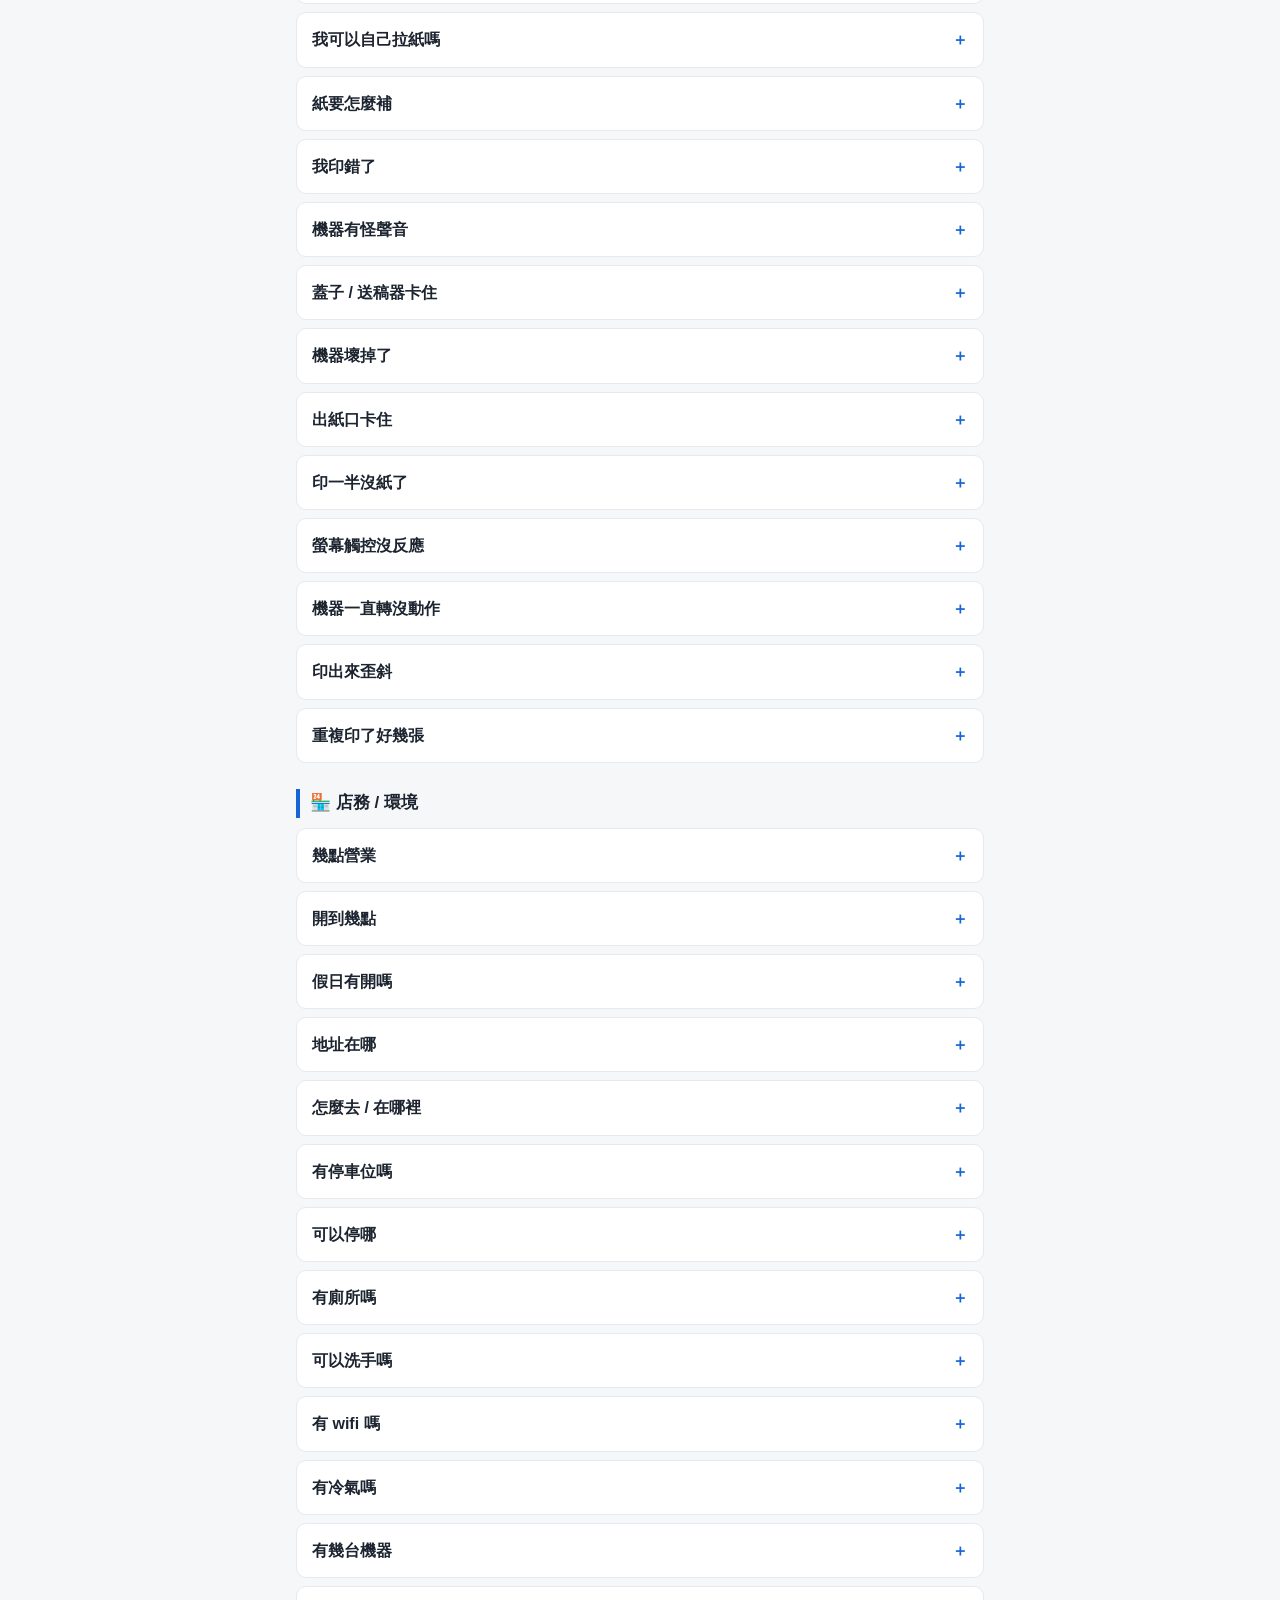
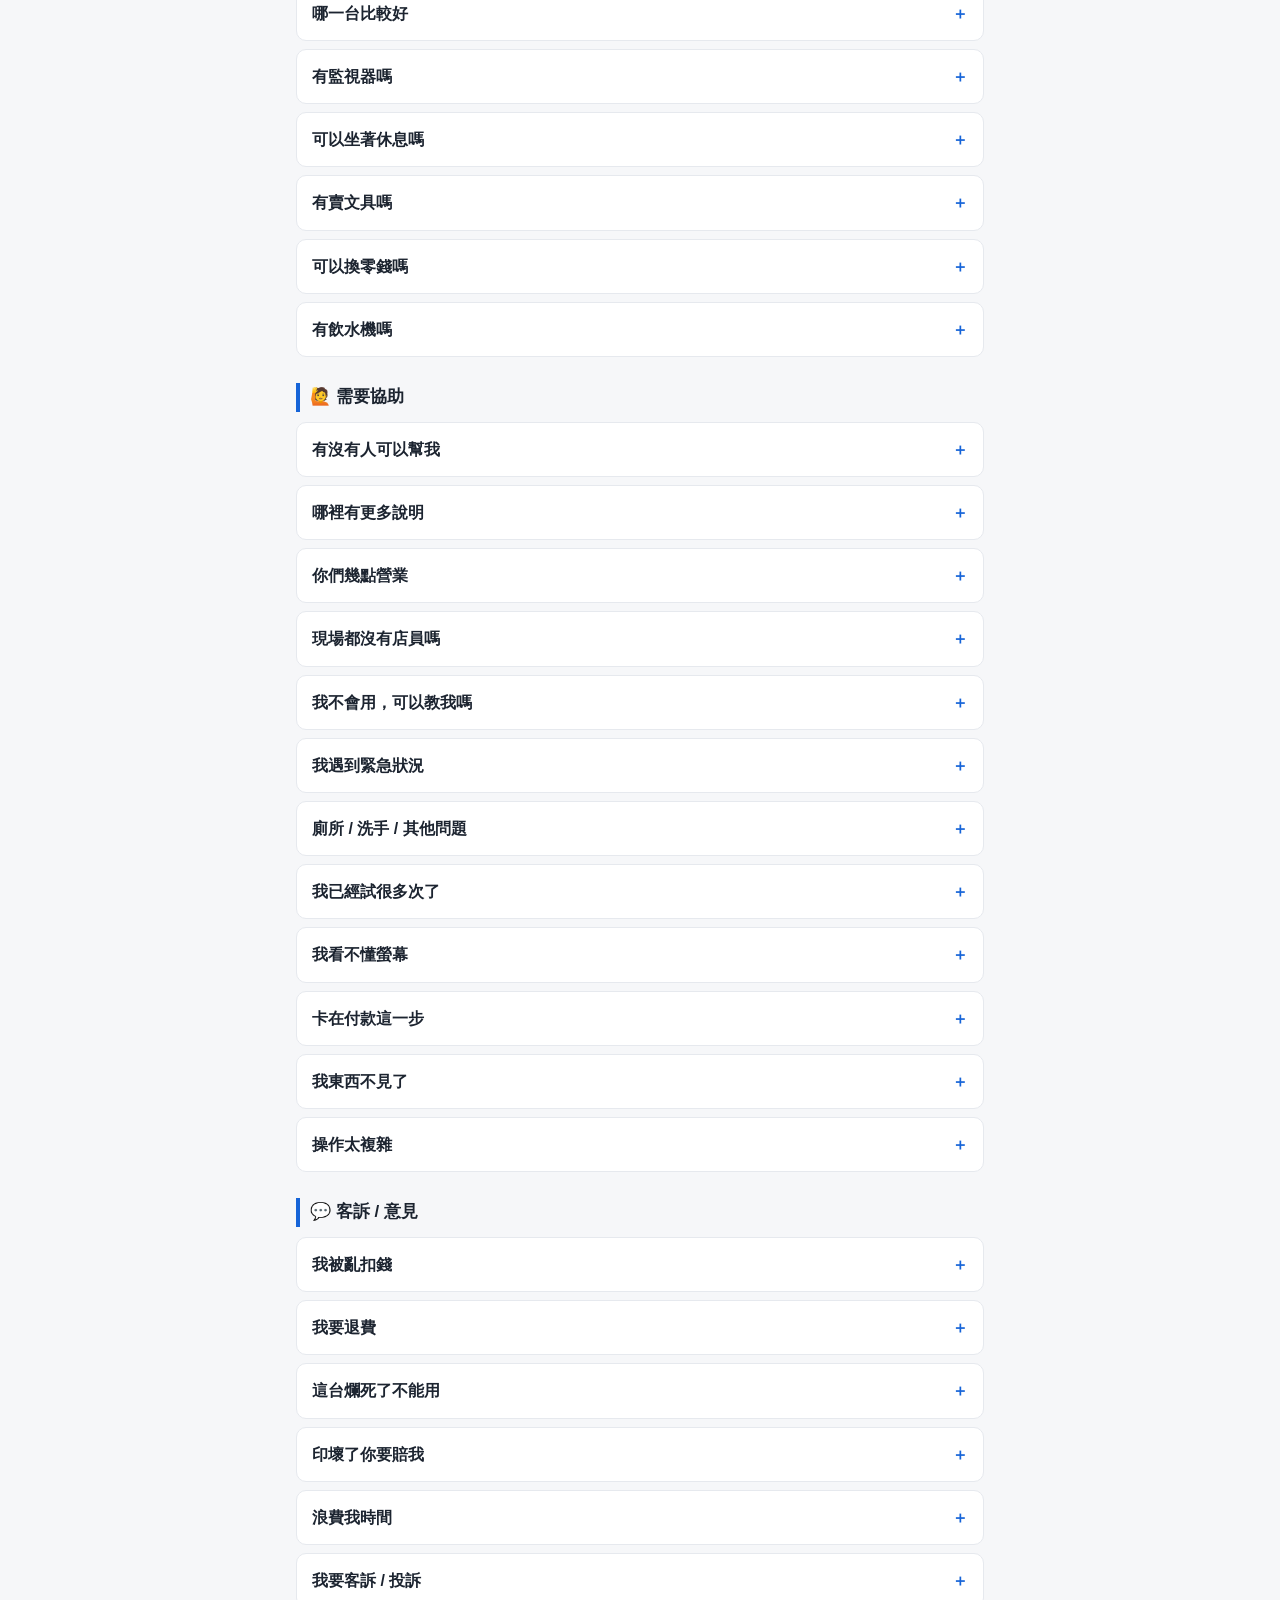
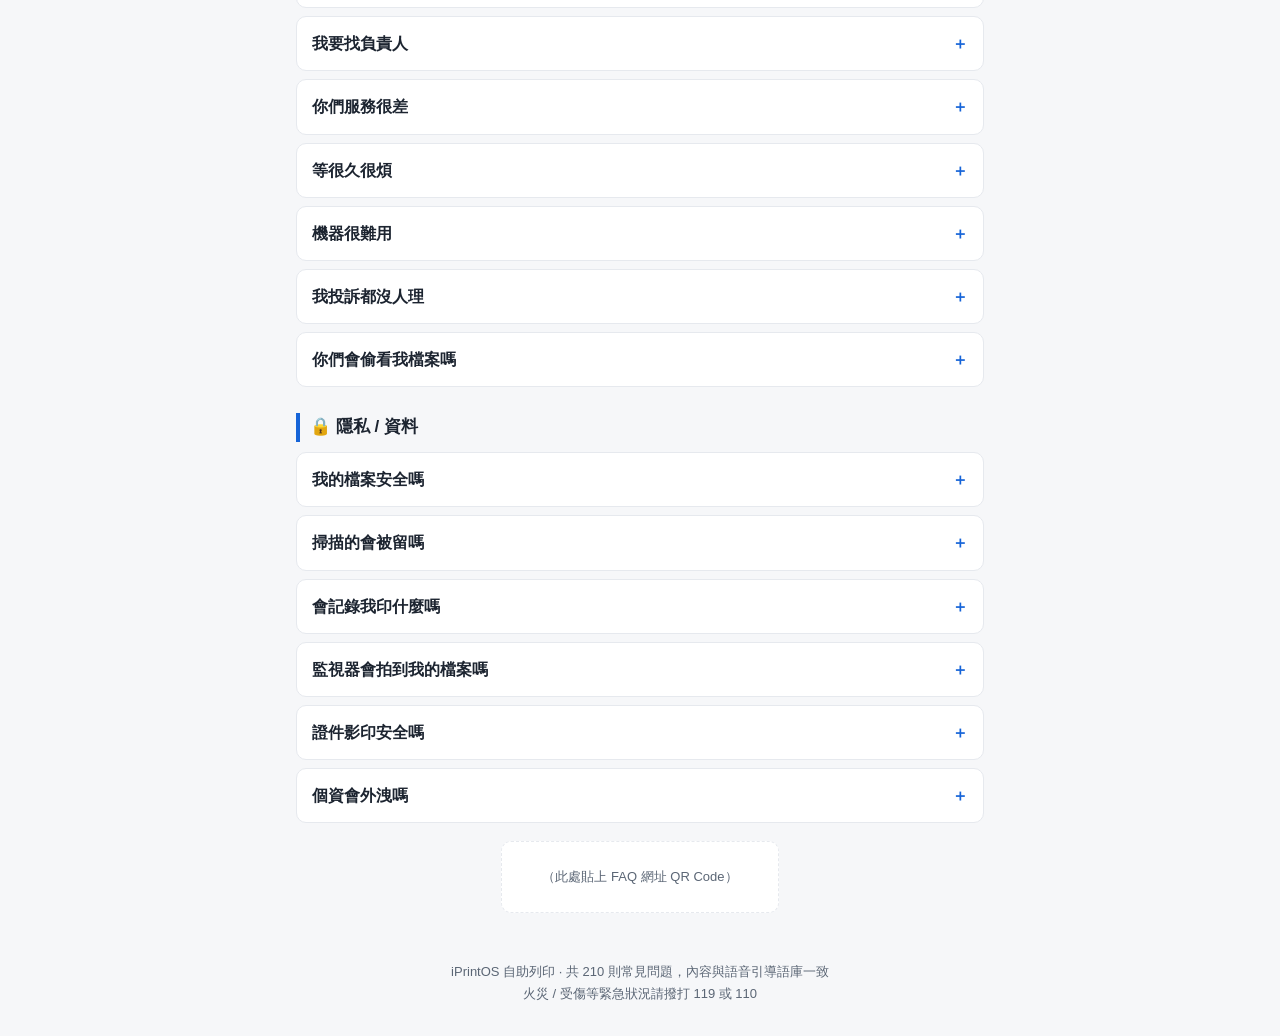
==== commit d30a2678: "feat(faq): 優惠券區塊加三步驟醒目說明＋新增可列印 A4 店內告示 - faq.html 優惠券區塊開頭新增「優惠碼使用三步驟」醒目卡片（中英雙語），並強調機台不掃券、優惠碼於手機頁面輸入 " ====
--- a/docs/faq.html
+++ b/docs/faq.html
@@ -25,6 +25,12 @@
   .note{background:#fff7e6;border:1px solid #ffe1a8;border-radius:10px;padding:12px 14px;margin:14px 0;font-size:14px;color:#7a5a00}
   .facts{background:#eef4ff;border:1px solid #cfe0ff;border-radius:10px;padding:12px 14px;margin:12px 0;font-size:14px}
   .facts b{color:var(--brand)}
+  .steps{background:#fff;border:2px solid var(--brand);border-radius:12px;padding:14px 16px;margin:10px 0 16px}
+  .steps .sh{font-weight:700;color:var(--brand);font-size:16px;margin-bottom:8px}
+  .steps ol{margin:0;padding-left:22px}
+  .steps li{margin:6px 0;font-size:15px}
+  .steps li b{color:var(--ink)}
+  .steps .tip{margin:10px 0 0;background:#fff7e6;border:1px solid #ffe1a8;border-radius:8px;padding:8px 12px;font-size:14px;color:#7a5a00;font-weight:600}
   h2{font-size:17px;margin:26px 0 10px;padding-left:10px;border-left:4px solid var(--brand);scroll-margin-top:12px}
   details{background:var(--card);border:1px solid var(--line);border-radius:10px;margin:8px 0;overflow:hidden}
   summary{cursor:pointer;padding:13px 15px;font-weight:600;list-style:none;display:flex;justify-content:space-between;align-items:center;gap:10px}
@@ -198,6 +204,15 @@
   <details><summary><span class="qtext"><span class="zh">我掃不到付款碼</span><span class="en">I can&#x27;t scan the payment code</span></span></summary><div class="ans"><span class="zh">請對準畫面付款 QR，或換個角度；仍不行可改用另一台。</span><span class="en">Align with the payment QR or change angle; or use an<mark>other machine</mark>.</span></div></details>
   <details><summary><span class="qtext"><span class="zh">付完可以改份數嗎</span><span class="en">Can I change copies after paying?</span></span></summary><div class="ans"><span class="zh">付款後無法更改，如需調整請重新操作。</span><span class="en">Can&#x27;t change after payment; start over to adjust.</span></div></details>
   <h2 id="sec-PRO"><span class="zh">🎟️ 優惠券 / 優惠碼</span><span class="en">Coupons / Promo Codes</span></h2>
+  <div class="steps">
+    <div class="sh"><span class="zh">優惠碼使用三步驟</span><span class="en">Use your promo code in 3 steps</span></div>
+    <ol>
+      <li><span class="zh">掃<b>機台 QR Code</b> → 上傳檔案</span><span class="en">Scan the <b>machine QR code</b> → upload your file</span></li>
+      <li><span class="zh">付款前，在<b>手機頁面</b>輸入優惠碼</span><span class="en">Before paying, enter the promo code <b>on your phone</b></span></li>
+      <li><span class="zh">確認<b>折扣後金額</b>，再付款</span><span class="en">Check the <b>discounted total</b>, then pay</span></li>
+    </ol>
+    <p class="tip"><span class="zh">⚠️ 機台不掃券，優惠碼一律在手機頁面輸入。</span><span class="en">⚠️ The machine doesn&#x27;t scan coupons—always enter codes on your phone.</span></p>
+  </div>
   <details><summary><span class="qtext"><span class="zh">有優惠券嗎 / 有折扣嗎</span><span class="en">Any coupons or discounts?</span></span></summary><div class="ans"><span class="zh">有的，若您有優惠碼，可在手機操作頁面輸入折抵。</span><span class="en">Yes—if you have a promo code, enter it on the phone page to get the discount.</span></div></details>
   <details><summary><span class="qtext"><span class="zh">優惠碼怎麼用</span><span class="en">How do I use a promo code?</span></span></summary><div class="ans"><span class="zh">在手機付款前的頁面找到優惠碼欄位，輸入那串代碼就會套用折扣。</span><span class="en">On the phone page before payment, enter your promo code to apply the discount.</span></div></details>
   <details><summary><span class="qtext"><span class="zh">優惠券要在機台掃描嗎</span><span class="en">Do I scan the coupon at the machine?</span></span></summary><div class="ans"><span class="zh">不好意思，機台沒有掃描功能，優惠請改在手機頁面輸入優惠碼。</span><span class="en">Sorry—the machine can&#x27;t scan; enter your promo code on the phone page instead.</span></div></details>
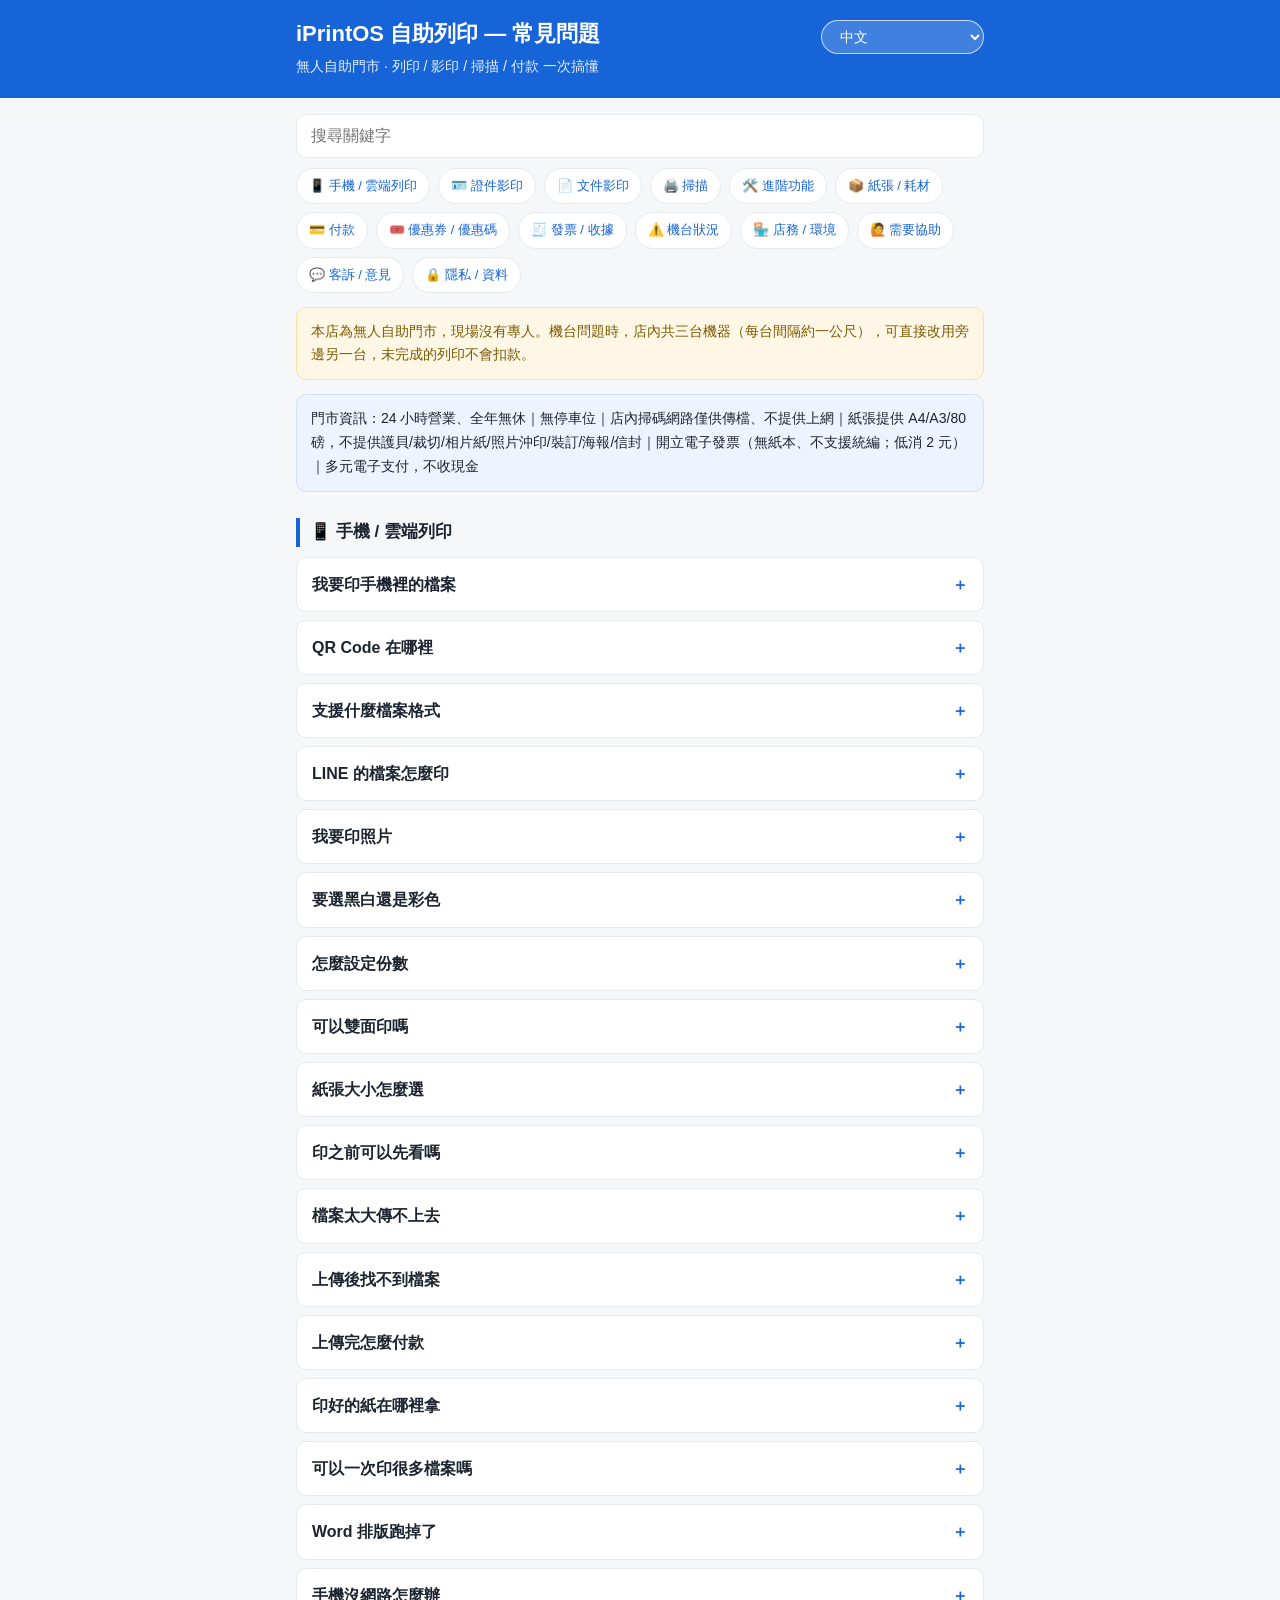
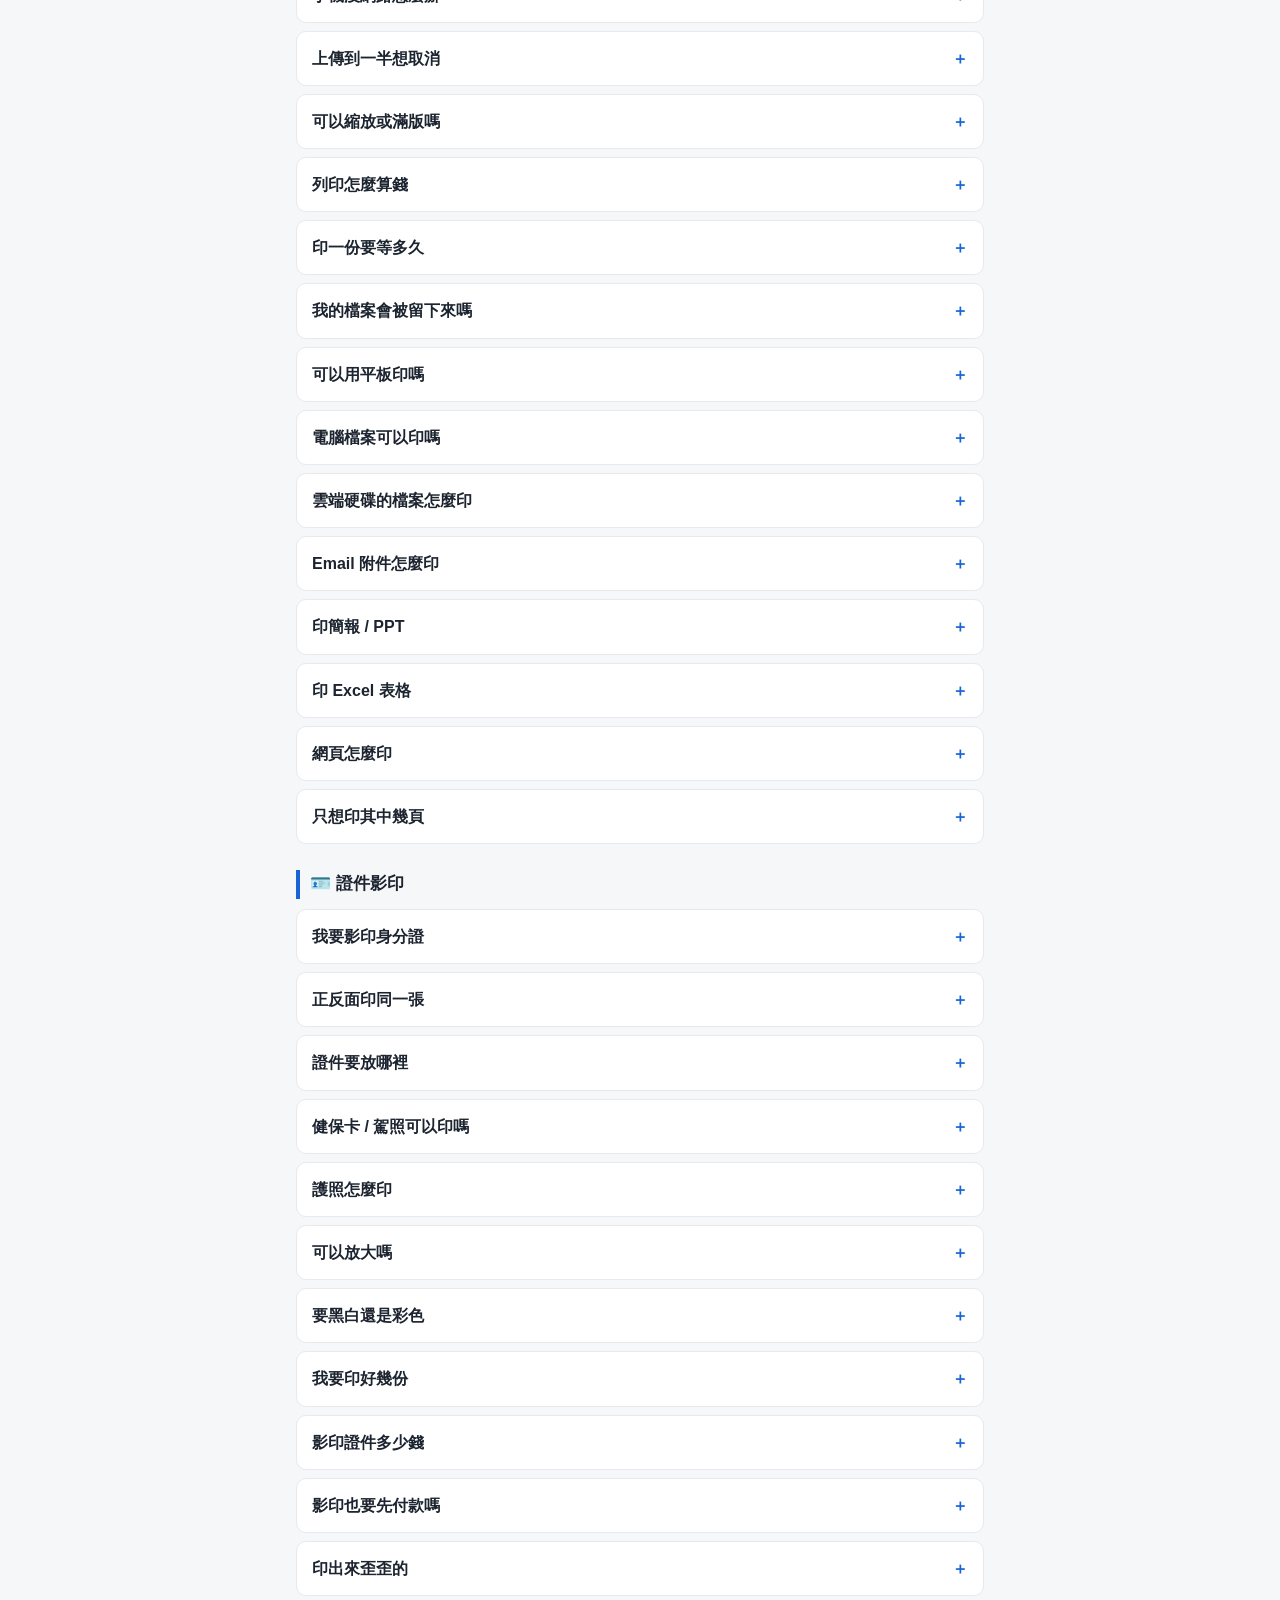
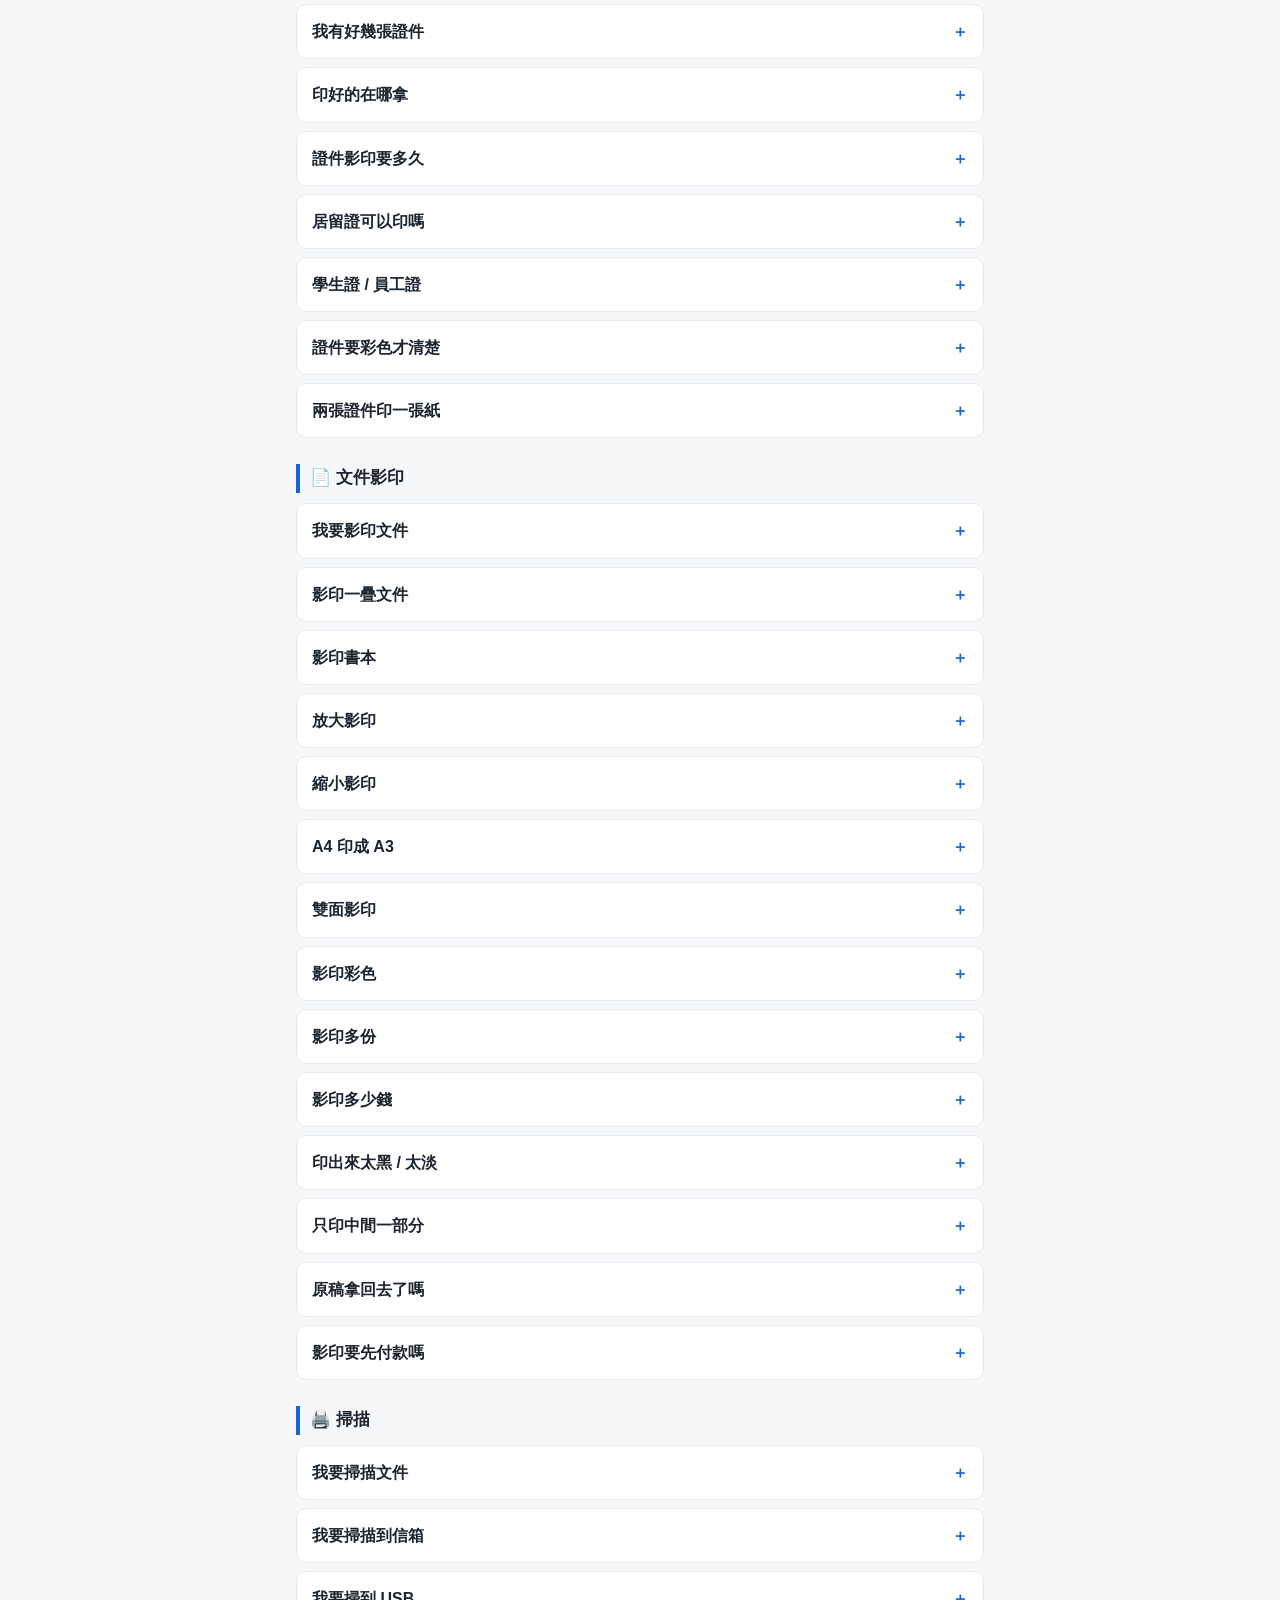
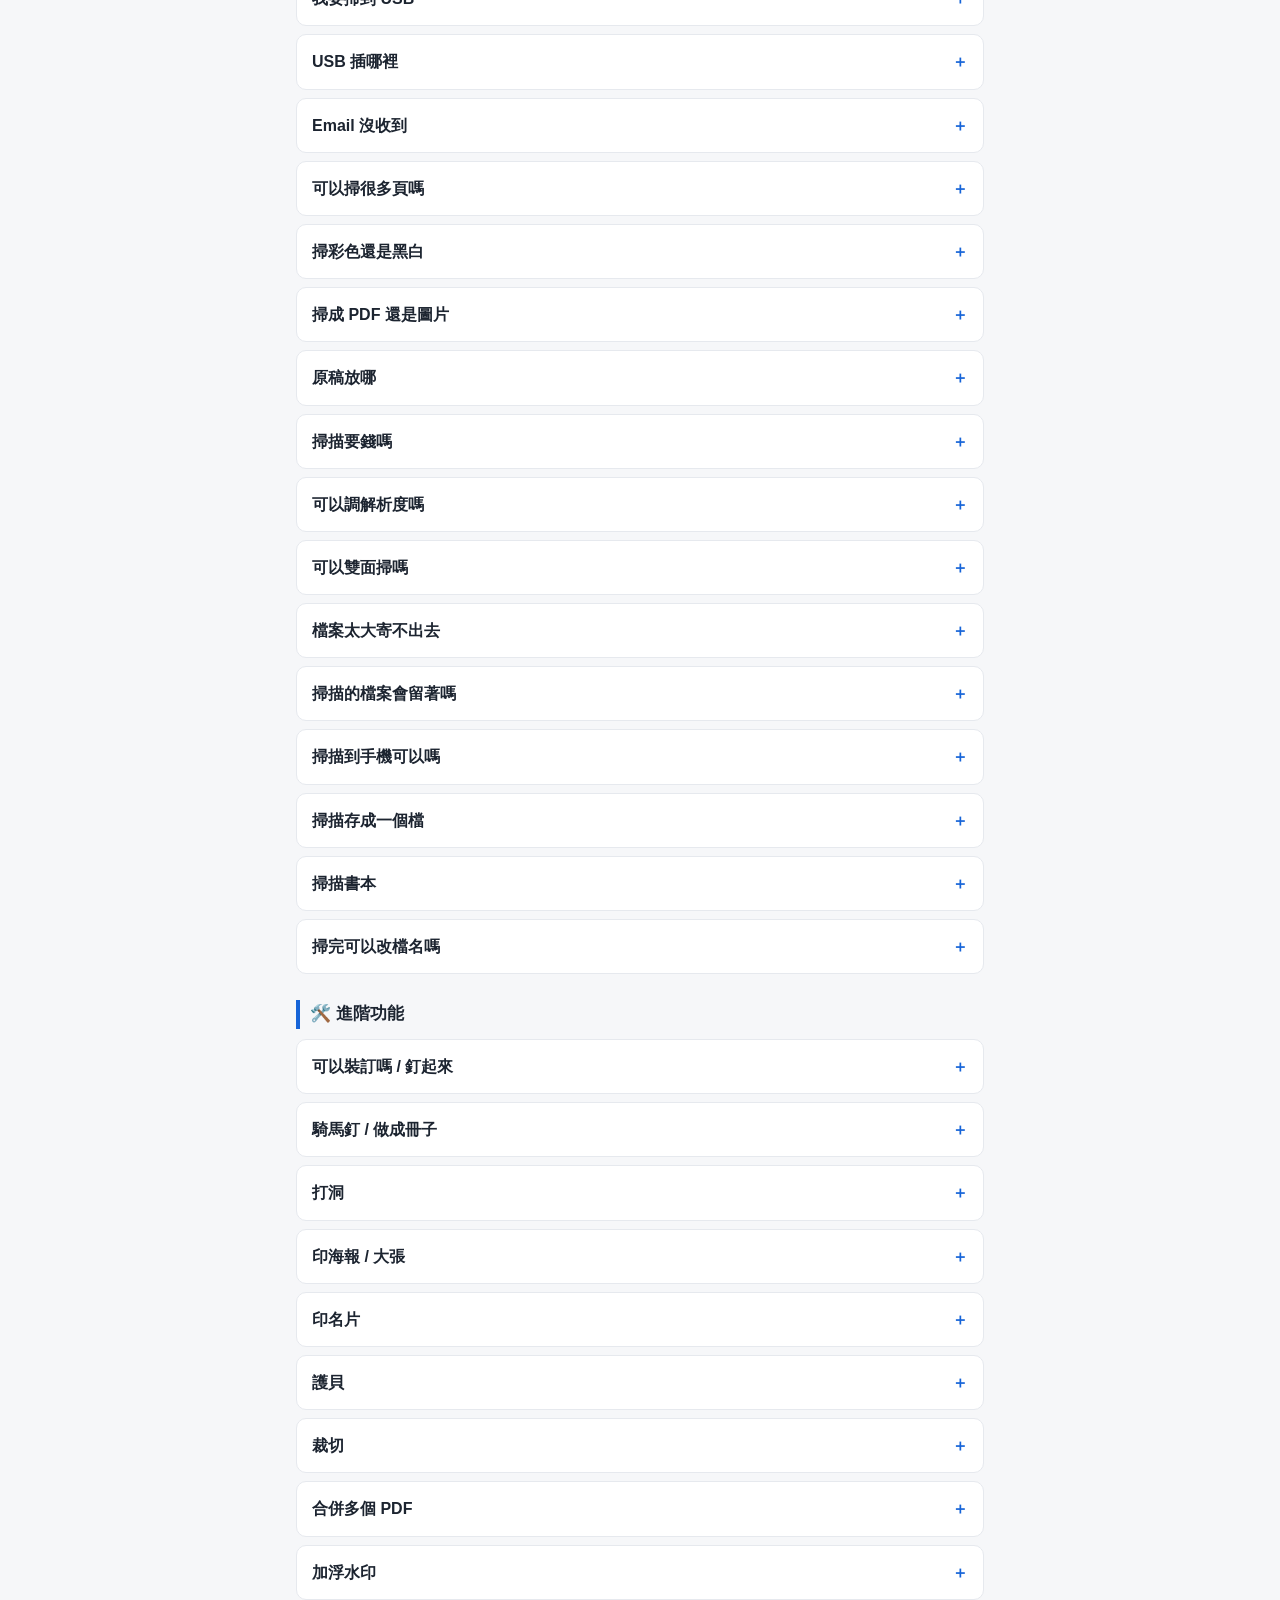
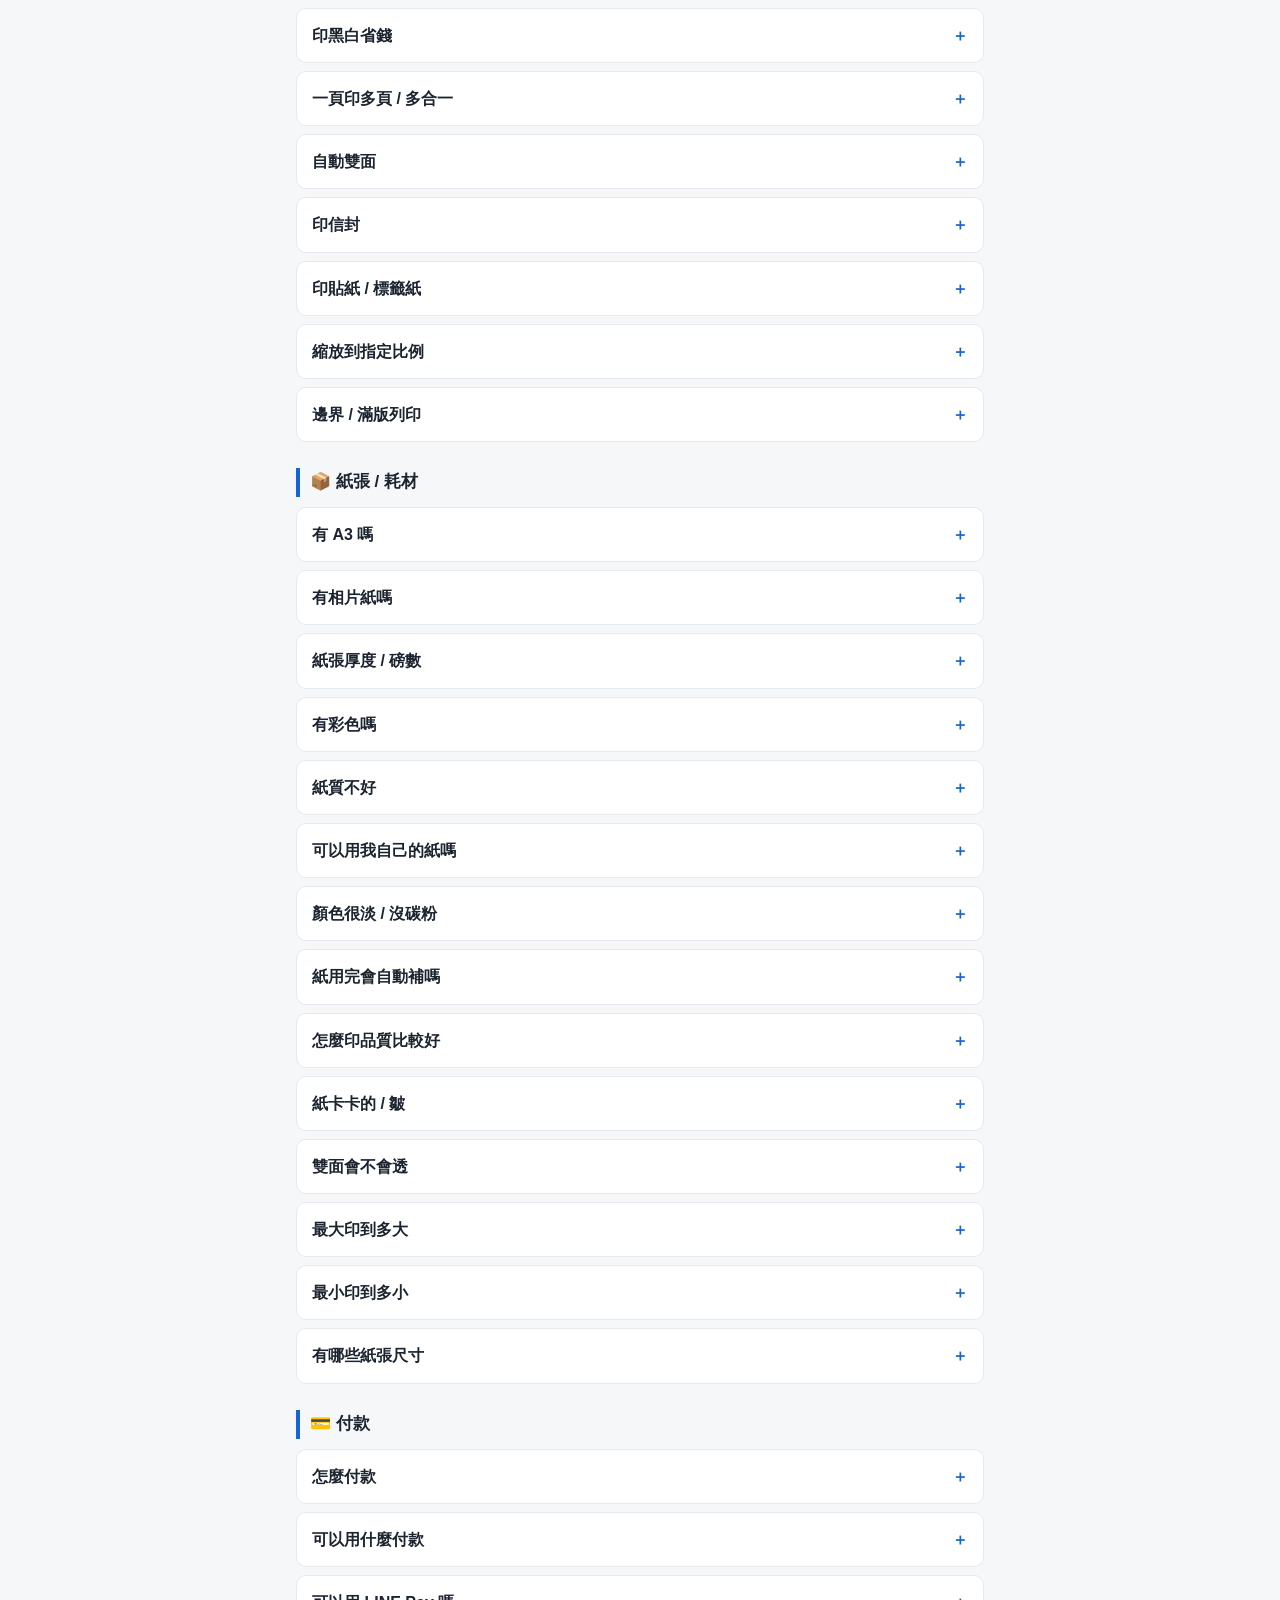
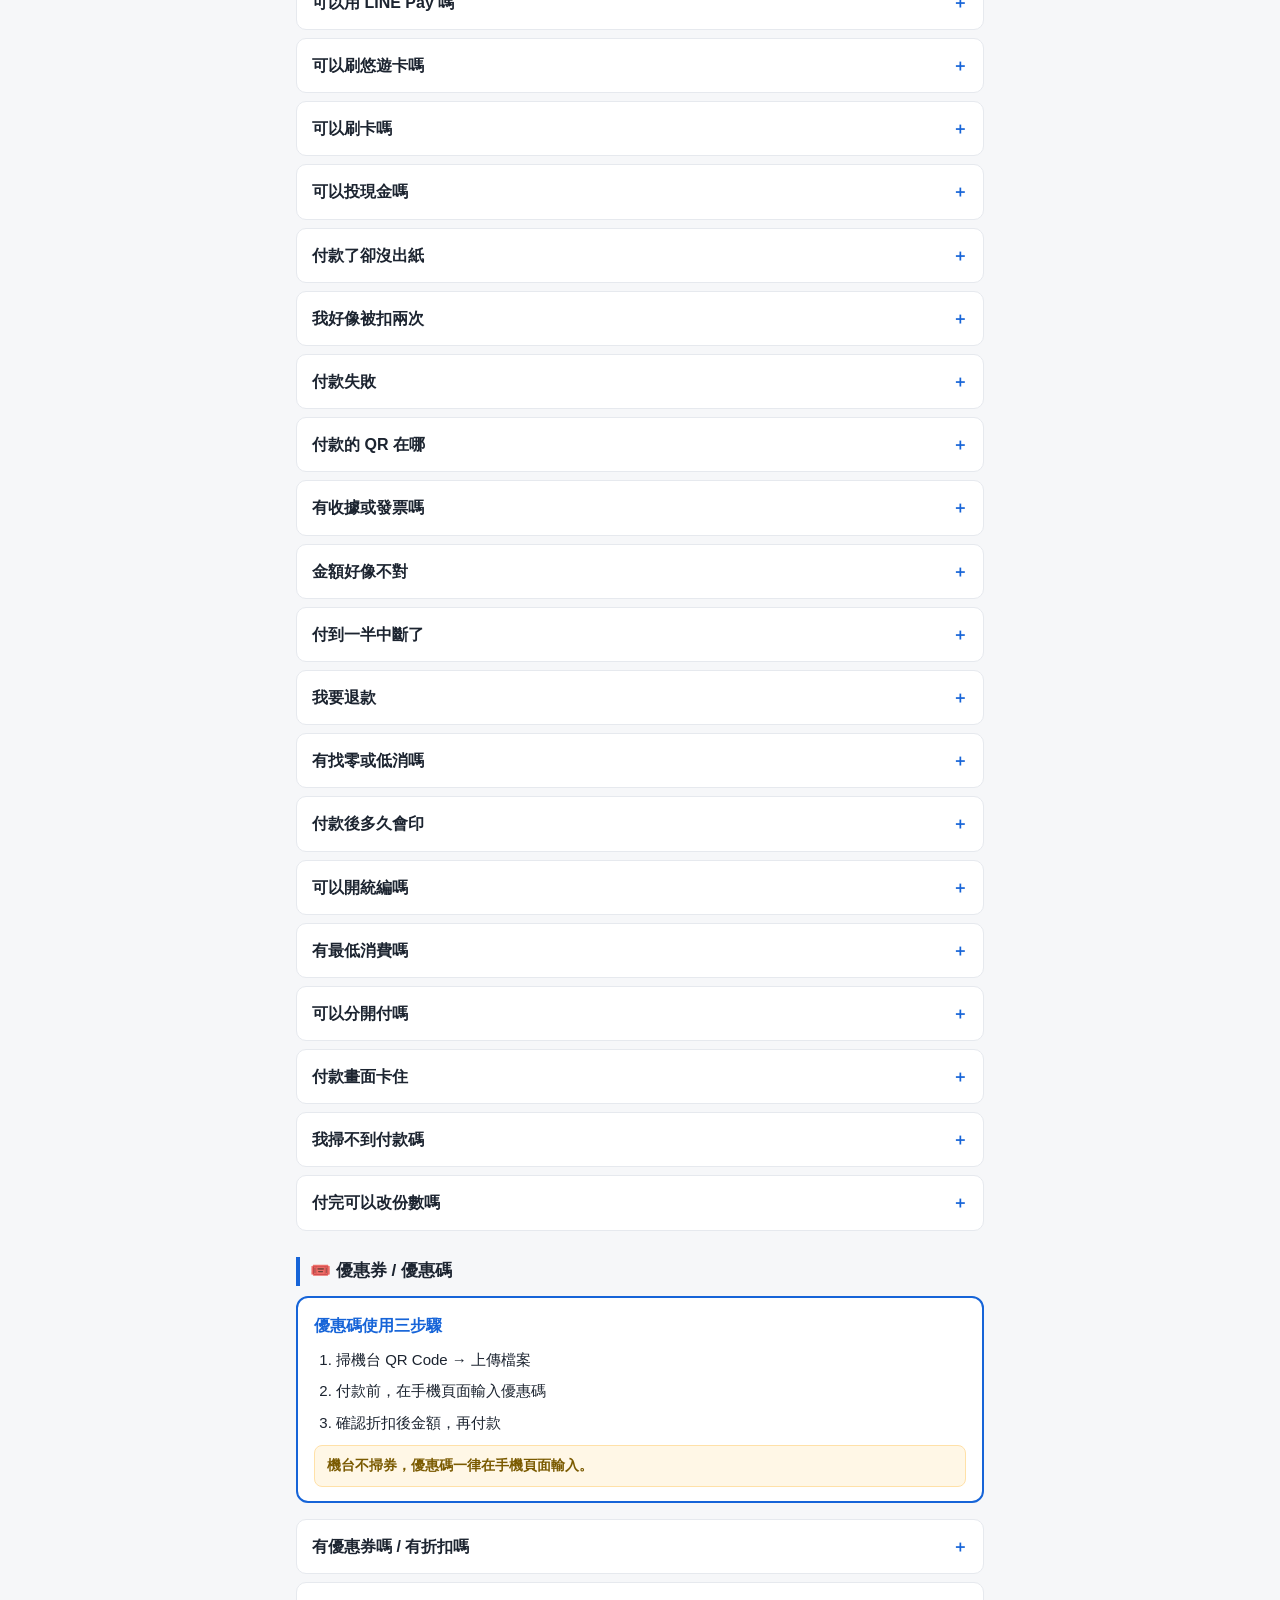
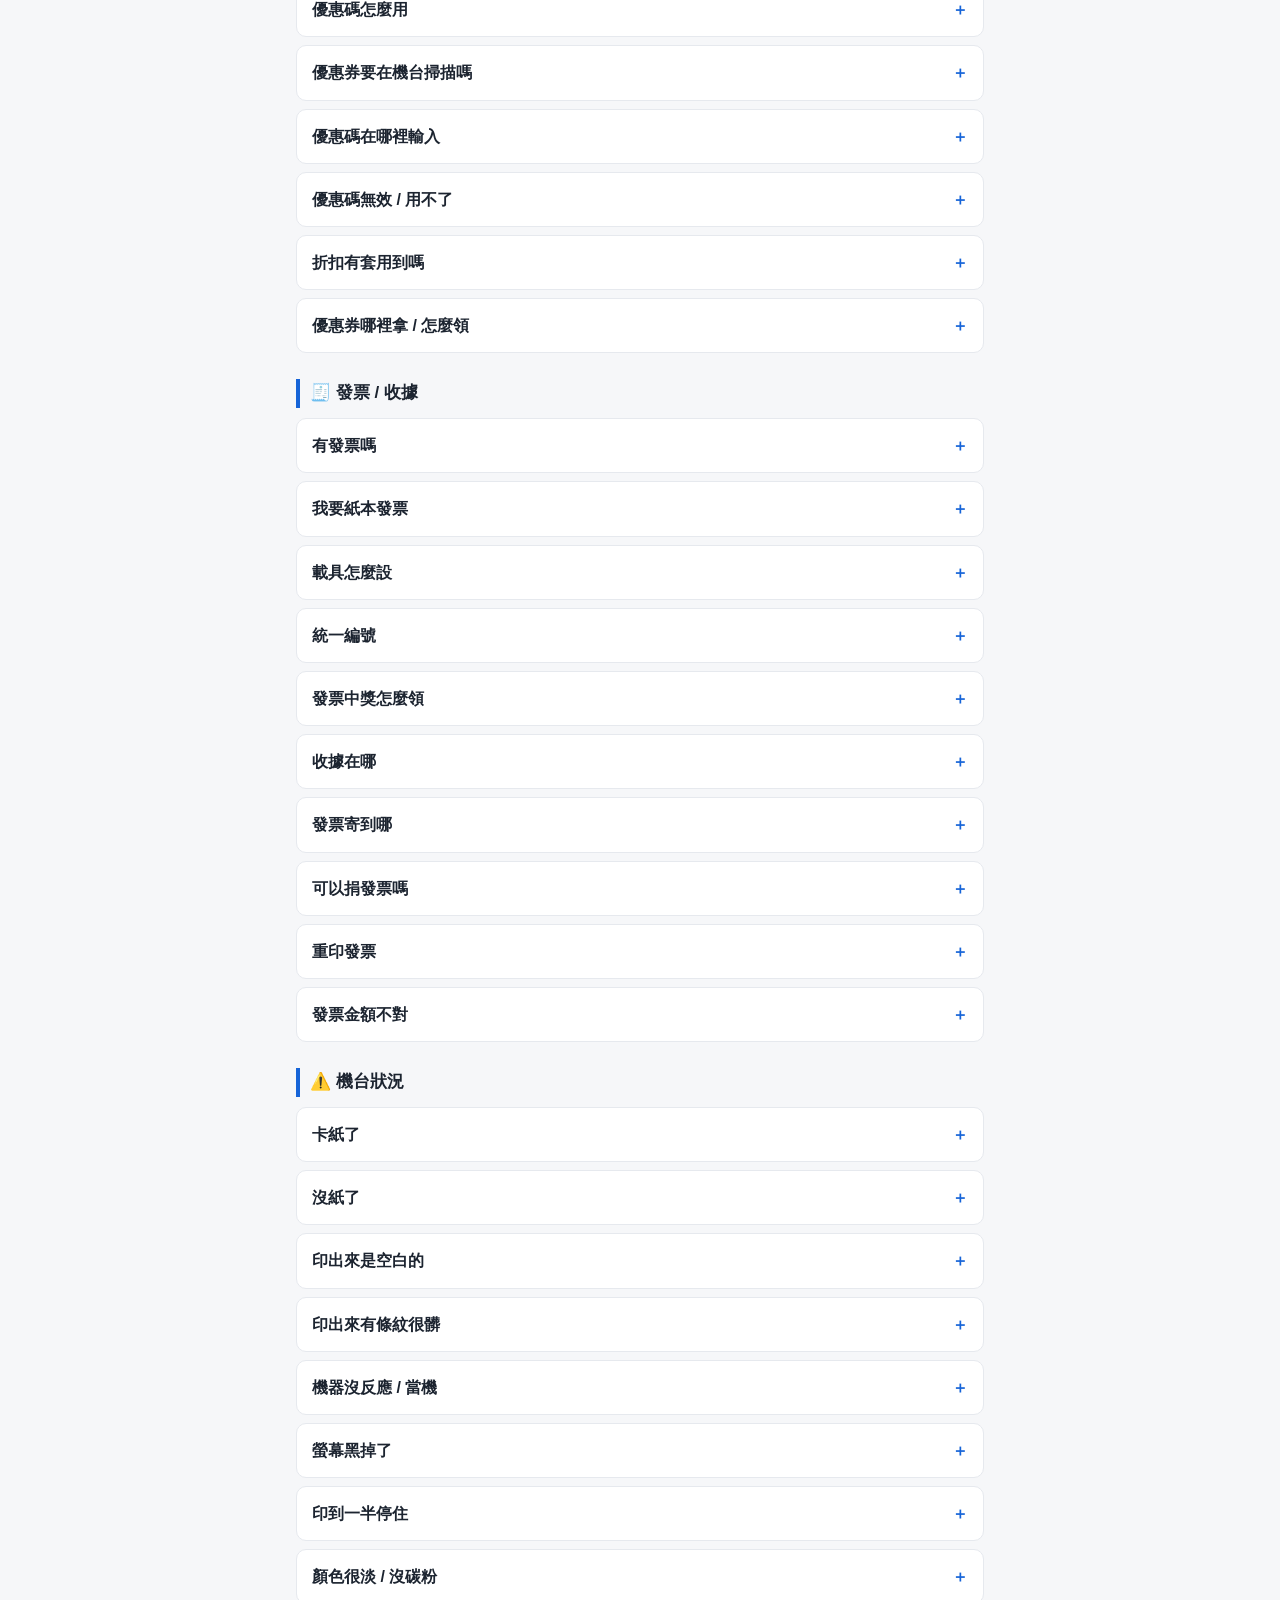
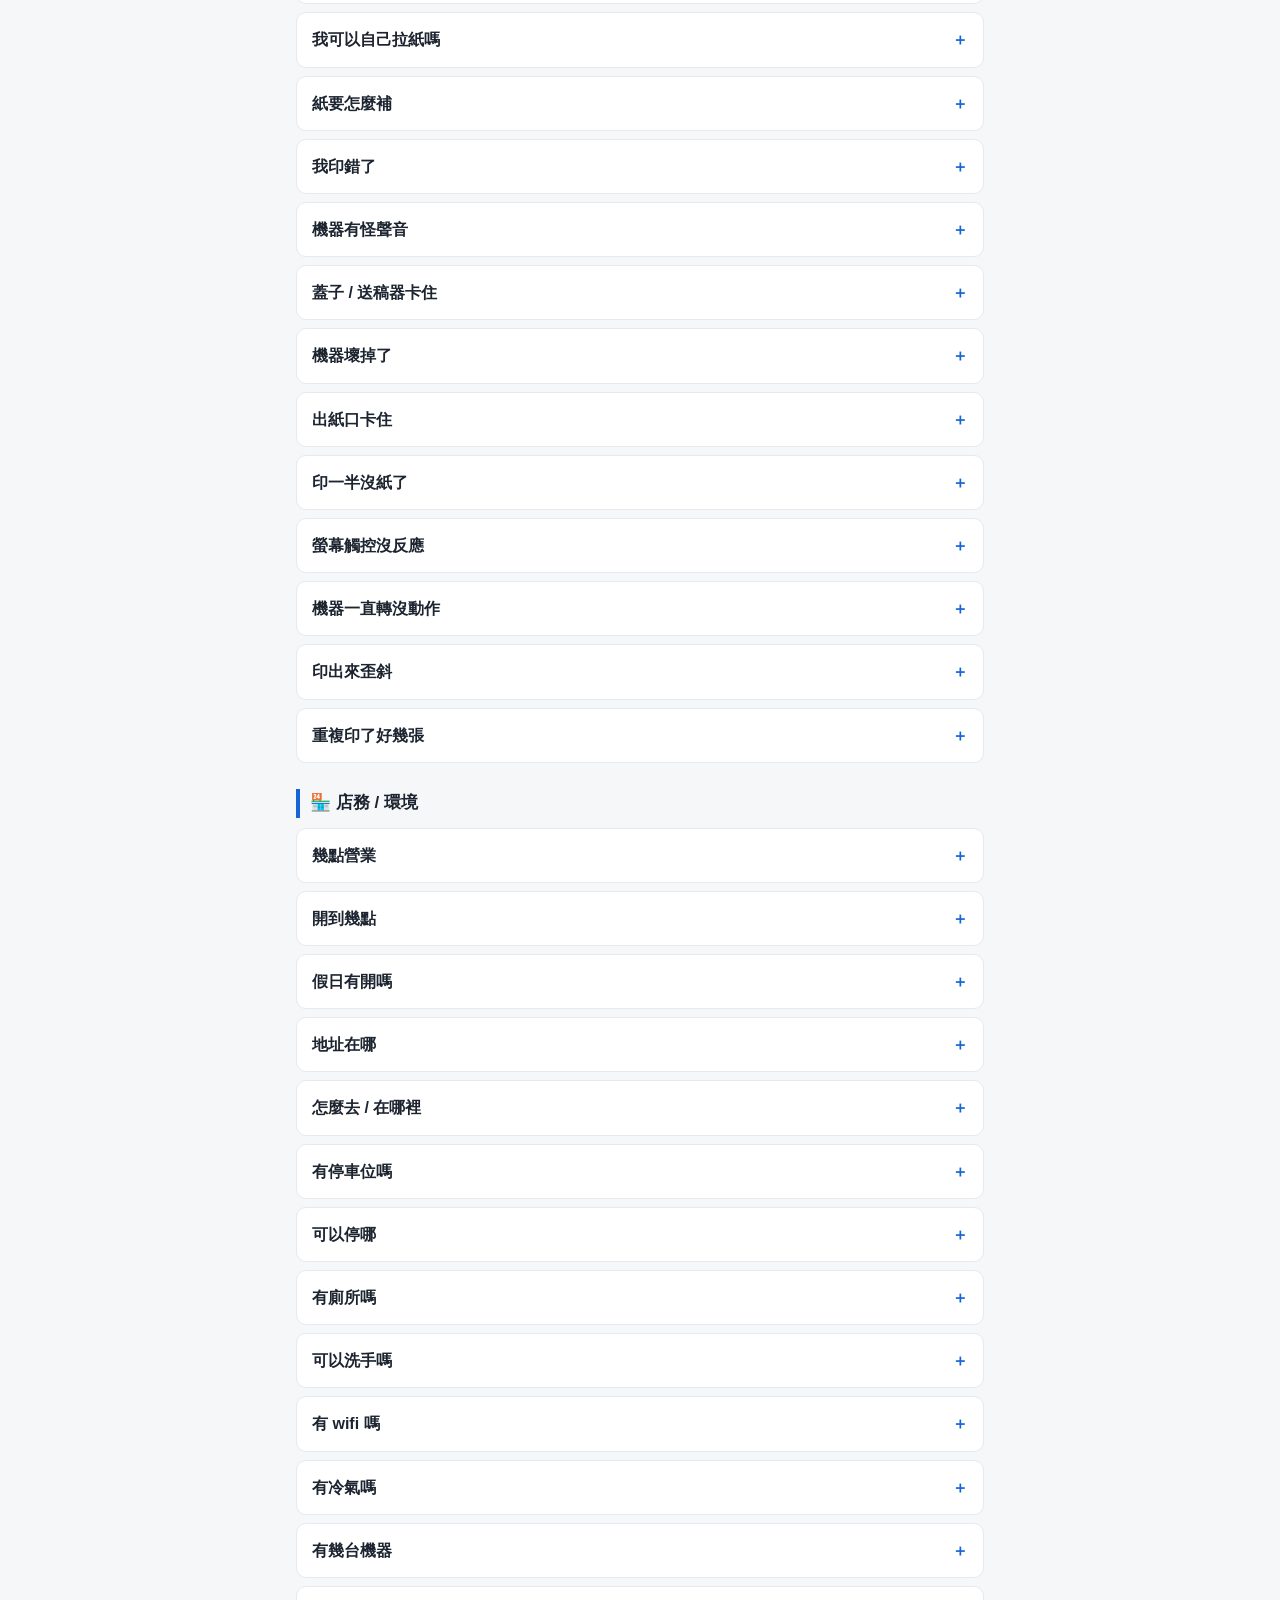
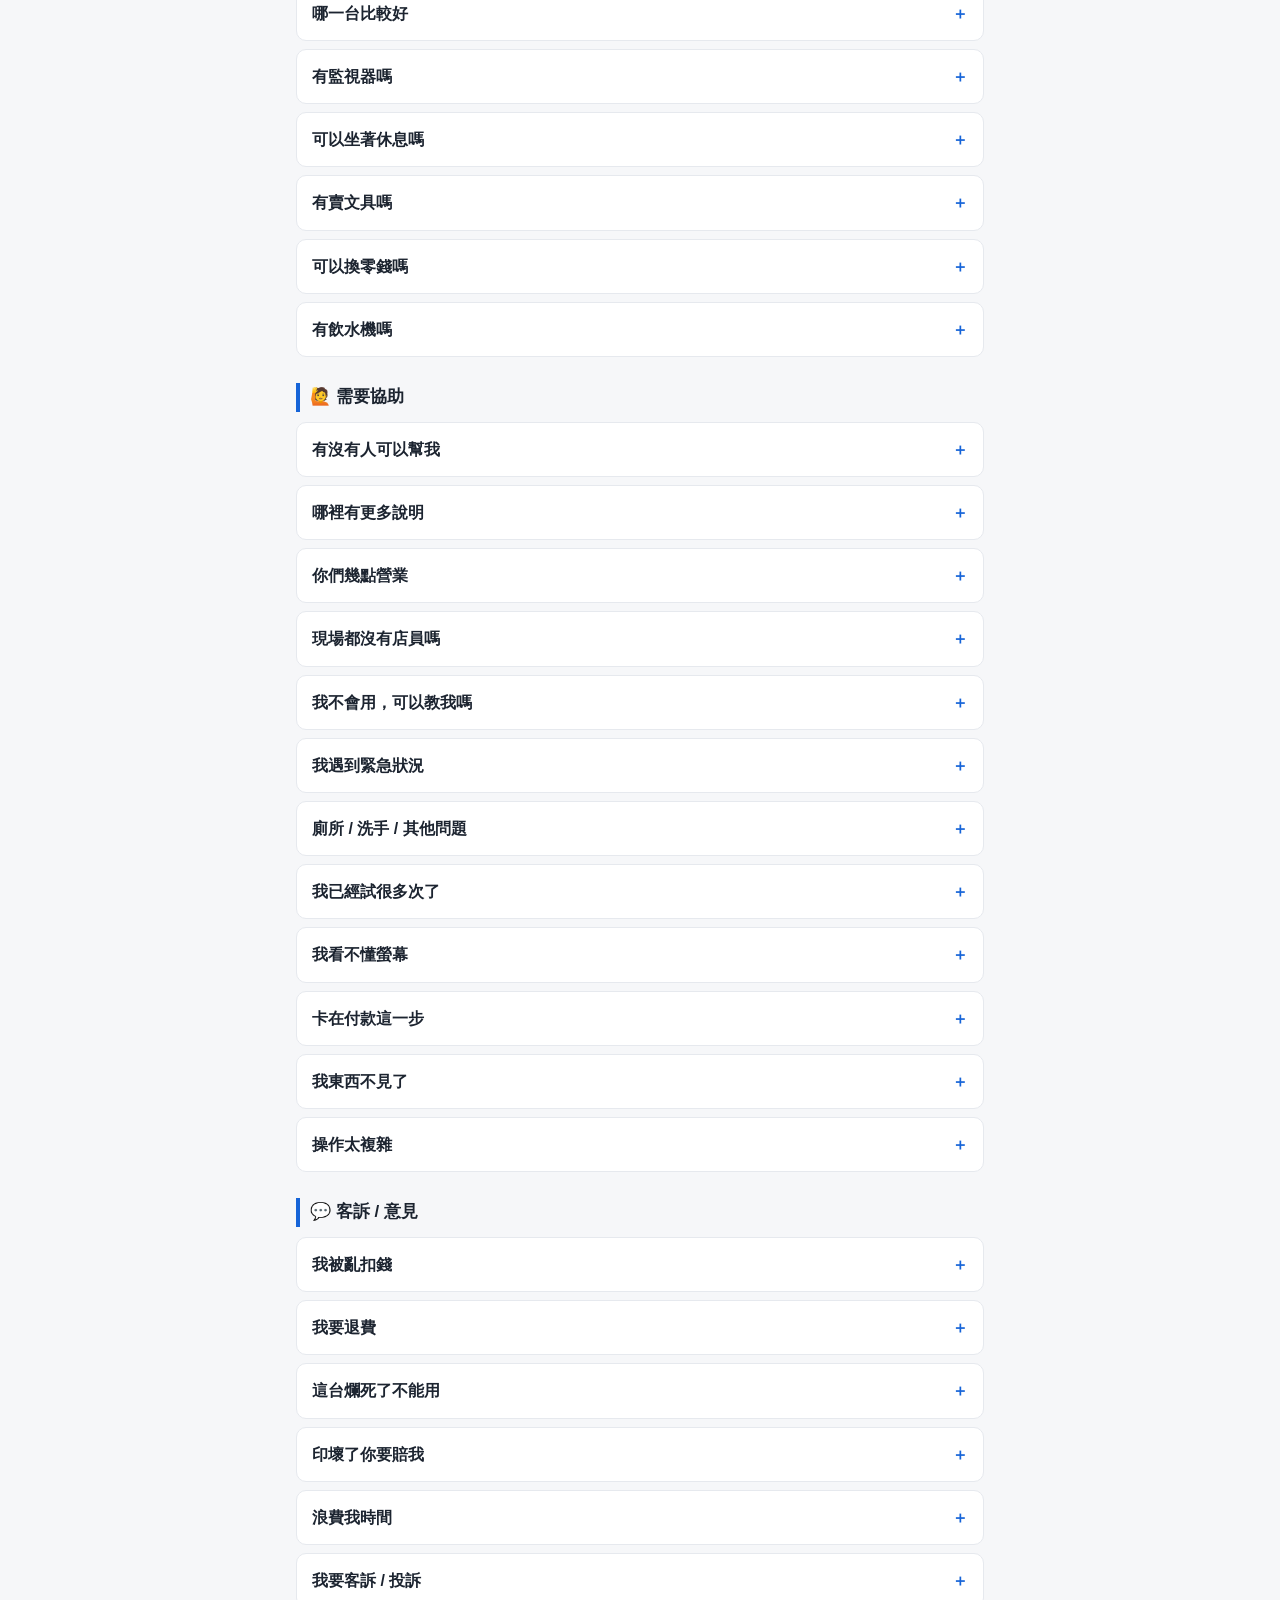
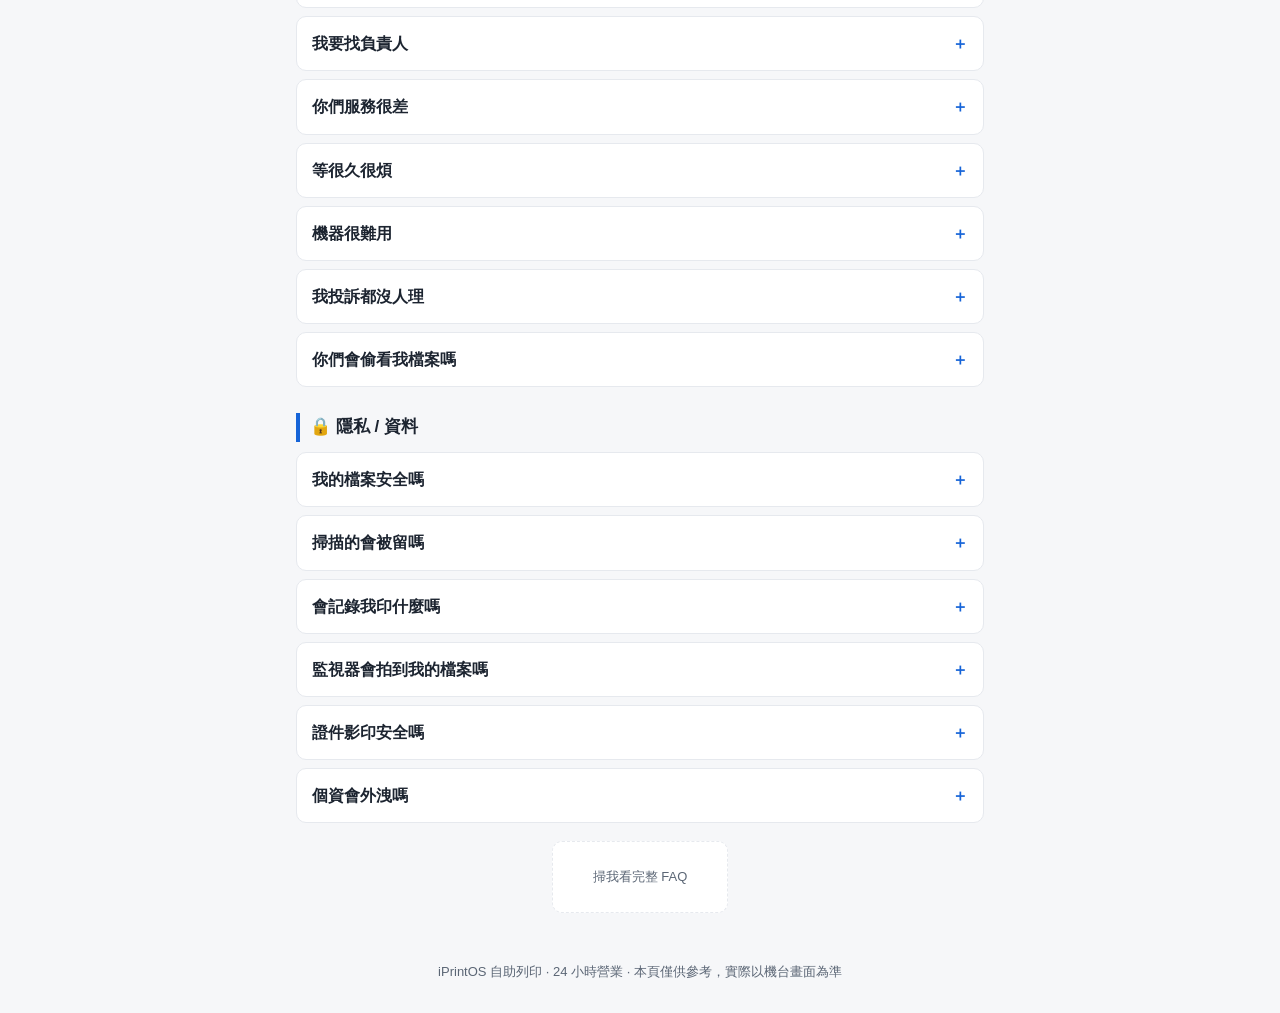
==== commit eed9d411: "feat(faq): 改為資料驅動生成，新增越南文、印尼文（四語） - 新增 data/faq_content.json：FAQ 內容單一資料來源（14 區、217 題，每題含 zh/en/vi/id" ====
--- a/docs/faq.html
+++ b/docs/faq.html
@@ -1,5 +1,5 @@
 <!DOCTYPE html>
-<html lang="zh-Hant">
+<html lang="zh">
 <head>
 <meta charset="utf-8">
 <meta name="viewport" content="width=device-width, initial-scale=1">
@@ -8,15 +8,15 @@
   :root{--bg:#f6f7f9;--card:#fff;--ink:#1c2430;--sub:#5b6675;--brand:#1664d8;--line:#e6e9ee}
   *{box-sizing:border-box}
   body{margin:0;font-family:-apple-system,"PingFang TC","Noto Sans TC","Microsoft JhengHei",sans-serif;background:var(--bg);color:var(--ink);line-height:1.7;-webkit-text-size-adjust:100%}
-  /* language toggle */
-  body .en{display:none} body.lang-en .zh{display:none} body.lang-en .en{display:inline}
+  .ml{display:none} body.lang-zh .ml.zh, body.lang-en .ml.en, body.lang-vi .ml.vi, body.lang-id .ml.id{display:inline}
   header{background:var(--brand);color:#fff;padding:20px 16px}
   .wrap{max-width:720px;margin:0 auto;padding:0 16px}
   .topbar{display:flex;align-items:flex-start;justify-content:space-between;gap:12px}
   .htext{flex:1;min-width:0}
   header h1{margin:0 0 6px;font-size:22px;line-height:1.3}
   header p{margin:0;opacity:.9;font-size:14px}
-  .langbtn{flex:none;white-space:nowrap;background:rgba(255,255,255,.18);border:1px solid rgba(255,255,255,.7);color:#fff;border-radius:20px;padding:7px 16px;font-size:14px;cursor:pointer}
+  .langsel{flex:none;background:rgba(255,255,255,.18);border:1px solid rgba(255,255,255,.7);color:#fff;border-radius:20px;padding:7px 14px;font-size:14px;cursor:pointer}
+  .langsel option{color:#1c2430}
   .search{margin:16px 0 8px}
   .search input{width:100%;padding:12px 14px;border:1px solid var(--line);border-radius:10px;font-size:16px}
   .nav{display:flex;flex-wrap:wrap;gap:8px;margin:10px 0 4px}
@@ -24,12 +24,10 @@
   .chip:active{background:#eef4ff}
   .note{background:#fff7e6;border:1px solid #ffe1a8;border-radius:10px;padding:12px 14px;margin:14px 0;font-size:14px;color:#7a5a00}
   .facts{background:#eef4ff;border:1px solid #cfe0ff;border-radius:10px;padding:12px 14px;margin:12px 0;font-size:14px}
-  .facts b{color:var(--brand)}
   .steps{background:#fff;border:2px solid var(--brand);border-radius:12px;padding:14px 16px;margin:10px 0 16px}
   .steps .sh{font-weight:700;color:var(--brand);font-size:16px;margin-bottom:8px}
   .steps ol{margin:0;padding-left:22px}
   .steps li{margin:6px 0;font-size:15px}
-  .steps li b{color:var(--ink)}
   .steps .tip{margin:10px 0 0;background:#fff7e6;border:1px solid #ffe1a8;border-radius:8px;padding:8px 12px;font-size:14px;color:#7a5a00;font-weight:600}
   h2{font-size:17px;margin:26px 0 10px;padding-left:10px;border-left:4px solid var(--brand);scroll-margin-top:12px}
   details{background:var(--card);border:1px solid var(--line);border-radius:10px;margin:8px 0;overflow:hidden}
@@ -48,286 +46,288 @@
 <body class="lang-zh">
 <header><div class="wrap topbar">
   <div class="htext">
-    <h1><span class="zh">iPrintOS 自助列印 — 常見問題</span><span class="en">iPrintOS Self-service — FAQ</span></h1>
-    <p><span class="zh">無人自助門市 · 列印 / 影印 / 掃描 / 付款 一次搞懂</span><span class="en">Self-service store · Print / Copy / Scan / Pay</span></p>
+    <h1><span class="ml zh">iPrintOS 自助列印 — 常見問題</span><span class="ml en">iPrintOS Self-service — FAQ</span><span class="ml vi">iPrintOS Tự phục vụ — Câu hỏi thường gặp</span><span class="ml id">iPrintOS Layanan Mandiri — FAQ</span></h1>
+    <p><span class="ml zh">無人自助門市 · 列印 / 影印 / 掃描 / 付款 一次搞懂</span><span class="ml en">Self-service store · Print / Copy / Scan / Pay</span><span class="ml vi">Cửa hàng tự phục vụ không người · In / Photocopy / Quét / Thanh toán</span><span class="ml id">Toko swalayan tanpa petugas · Cetak / Fotokopi / Pindai / Bayar</span></p>
   </div>
-  <button class="langbtn" onclick="toggleLang()"><span class="zh">English</span><span class="en">中文</span></button>
+  <select class="langsel" onchange="setLang(this.value)"><option value="zh">中文</option><option value="en">English</option><option value="vi">Tiếng Việt</option><option value="id">Bahasa Indonesia</option></select>
 </div></header>
 
 <div class="wrap">
 
-  <div class="search"><input id="q" type="search" placeholder="搜尋關鍵字 / Search keyword" oninput="filterFAQ()"></div>
-
-  <div class="nav"><a href="#sec-PM" class="chip"><span class="zh">📱 手機 / 雲端列印</span><span class="en">Mobile / Cloud Print</span></a> <a href="#sec-CID" class="chip"><span class="zh">🪪 證件影印</span><span class="en">ID Copy</span></a> <a href="#sec-CPY" class="chip"><span class="zh">📄 文件影印</span><span class="en">Document Copy</span></a> <a href="#sec-SCN" class="chip"><span class="zh">🖨️ 掃描</span><span class="en">Scan</span></a> <a href="#sec-FN" class="chip"><span class="zh">🛠️ 進階功能</span><span class="en">Advanced</span></a> <a href="#sec-SUP" class="chip"><span class="zh">📦 紙張 / 耗材</span><span class="en">Paper / Supplies</span></a> <a href="#sec-PAY" class="chip"><span class="zh">💳 付款</span><span class="en">Payment</span></a> <a href="#sec-PRO" class="chip"><span class="zh">🎟️ 優惠券</span><span class="en">Coupons</span></a> <a href="#sec-INV" class="chip"><span class="zh">🧾 發票 / 收據</span><span class="en">Invoice / Receipt</span></a> <a href="#sec-ERR" class="chip"><span class="zh">⚠️ 機台狀況</span><span class="en">Machine Issues</span></a> <a href="#sec-LOC" class="chip"><span class="zh">🏪 店務 / 環境</span><span class="en">Store Info</span></a> <a href="#sec-HLP" class="chip"><span class="zh">🙋 需要協助</span><span class="en">Help</span></a> <a href="#sec-CMP" class="chip"><span class="zh">💬 客訴 / 意見</span><span class="en">Feedback</span></a> <a href="#sec-PRIV" class="chip"><span class="zh">🔒 隱私 / 資料</span><span class="en">Privacy</span></a></div>
-
-  <div class="note"><span class="zh">本店為 <b>無人自助門市，現場沒有專人</b>。機台問題時，<b>店內共三台機器（每台間隔約一公尺），可直接改用旁邊另一台，未完成的列印不會扣款</b>。</span><span class="en">This is an <b>unmanned self-service store</b>. If a machine has an issue, <b>there are three machines about 1m apart—just use another one; unfinished jobs aren't charged</b>.</span></div>
-
-  <div class="facts"><span class="zh"><b>門市資訊：</b>24 小時營業、全年無休｜無停車位｜店內掃碼網路僅供傳檔、不提供上網｜紙張提供 A4/A3/80磅，不提供護貝/裁切/相片紙/照片沖印/裝訂/海報/信封｜開立電子發票（無紙本、不支援統編；低消 2 元）｜多元電子支付，不收現金</span><span class="en"><b>Store info:</b> Open 24/7 all year｜No parking｜In-store QR network is for file transfer only, no internet｜Paper: A4/A3/80gsm; no lamination/cutting/photo paper/photo developing/binding/posters/envelopes｜E-invoice issued (no paper invoice or tax number; NT$2 min.)｜Multiple e-payments, no cash</span></div>
-
-  <h2 id="sec-PM"><span class="zh">📱 手機 / 雲端列印</span><span class="en">Mobile / Cloud Print</span></h2>
-  <details><summary><span class="qtext"><span class="zh">我要印手機裡的檔案</span><span class="en">Print a file from my phone</span></span></summary><div class="ans"><span class="zh">好的，請拿手機掃描機台上的 QR Code，就能上傳檔案列印。</span><span class="en">Scan the QR code on the machine to upload and print.</span></div></details>
-  <details><summary><span class="qtext"><span class="zh">QR Code 在哪裡</span><span class="en">Where is the QR code?</span></span></summary><div class="ans"><span class="zh">QR Code 在機台螢幕或機身貼紙上，掃描後手機會打開上傳頁面。</span><span class="en">The QR code is on the screen or a sticker; scanning opens the upload page.</span></div></details>
-  <details><summary><span class="qtext"><span class="zh">支援什麼檔案格式</span><span class="en">What file formats are supported?</span></span></summary><div class="ans"><span class="zh">支援 PDF 與 Word、Excel、PPT 等 Office 檔，免轉檔直接列印；也支援 JPG、PNG 圖片。單檔上限 150MB。</span><span class="en">We support PDF and Office files (Word, Excel, PPT)—no conversion needed—plus JPG/PNG images. Max 150MB per file.</span></div></details>
-  <details><summary><span class="qtext"><span class="zh">LINE 的檔案怎麼印</span><span class="en">How do I print a file from LINE?</span></span></summary><div class="ans"><span class="zh">先在 LINE 把檔案存到手機，再掃 QR Code 從上傳頁選那個檔案。</span><span class="en">Save the file from LINE first, then upload after scanning the QR code.</span></div></details>
-  <details><summary><span class="qtext"><span class="zh">我要印照片</span><span class="en">I want to print a photo</span></span></summary><div class="ans"><span class="zh">掃 QR Code 後上傳照片，可選彩色與尺寸列印於一般紙張；本店不提供相片紙與照片沖印。</span><span class="en">Scan the QR, upload your photo, pick color and size to print on plain paper; we don&#x27;t offer photo paper or photo developing.</span></div></details>
-  <details><summary><span class="qtext"><span class="zh">要選黑白還是彩色</span><span class="en">Black-and-white or color?</span></span></summary><div class="ans"><span class="zh">上傳後在手機頁面可切換黑白或彩色，彩色費用較高。</span><span class="en">Switch black-and-white or color on your phone; color costs more.</span></div></details>
-  <details><summary><span class="qtext"><span class="zh">怎麼設定份數</span><span class="en">How do I set the number of copies?</span></span></summary><div class="ans"><span class="zh">在手機預覽頁面可調整份數，確認後再付款。</span><span class="en">Set the number of copies on the preview page, then pay.</span></div></details>
-  <details><summary><span class="qtext"><span class="zh">可以雙面印嗎</span><span class="en">Can I print double-sided?</span></span></summary><div class="ans"><span class="zh">可以，在手機設定頁面選「雙面列印」即可。</span><span class="en">Yes—choose double-sided in the settings.</span></div></details>
-  <details><summary><span class="qtext"><span class="zh">紙張大小怎麼選</span><span class="en">How do I choose paper size?</span></span></summary><div class="ans"><span class="zh">可選 A4 或 A3，在手機頁面的紙張設定切換。</span><span class="en">Choose A4 or A3 under paper settings.</span></div></details>
-  <details><summary><span class="qtext"><span class="zh">印之前可以先看嗎</span><span class="en">Can I preview before printing?</span></span></summary><div class="ans"><span class="zh">可以，付款前手機會顯示預覽，確認沒問題再付款。</span><span class="en">Yes—you&#x27;ll see a preview before paying.</span></div></details>
-  <details><summary><span class="qtext"><span class="zh">檔案太大傳不上去</span><span class="en">My file is too big to upload</span></span></summary><div class="ans"><span class="zh">檔案較大請稍等上傳完成，或先壓縮、分次上傳。</span><span class="en">For large files, wait or compress and split.</span></div></details>
-  <details><summary><span class="qtext"><span class="zh">上傳後找不到檔案</span><span class="en">Can&#x27;t find my file after uploading</span></span></summary><div class="ans"><span class="zh">請確認上傳完成的提示，沒有的話重新掃 QR Code 再上傳一次。</span><span class="en">Check the upload-complete prompt; if missing, rescan and upload again.</span></div></details>
-  <details><summary><span class="qtext"><span class="zh">上傳完怎麼付款</span><span class="en">How do I pay after uploading?</span></span></summary><div class="ans"><span class="zh">確認預覽後點付款，依畫面用電子支付或掃碼完成即可。</span><span class="en">After the preview, tap pay and complete via mobile payment.</span></div></details>
-  <details><summary><span class="qtext"><span class="zh">印好的紙在哪裡拿</span><span class="en">Where do I collect my prints?</span></span></summary><div class="ans"><span class="zh">付款完成後紙張會從出紙匣送出，請到出紙口拿取。</span><span class="en">Collect your prints from the output tray after payment.</span></div></details>
-  <details><summary><span class="qtext"><span class="zh">可以一次印很多檔案嗎</span><span class="en">Can I print many files at once?</span></span></summary><div class="ans"><span class="zh">可以，上傳頁面能加入多個檔案，會一起計算份數與價格。</span><span class="en">Yes—add multiple files; they&#x27;re priced together.</span></div></details>
-  <details><summary><span class="qtext"><span class="zh">Word 排版跑掉了</span><span class="en">My Word layout is messed up</span></span></summary><div class="ans"><span class="zh">Word 可免轉檔直接列印；若要排版完全一致，也可自行先轉成 PDF 再上傳。</span><span class="en">Word prints directly—no conversion needed; for an exact layout you may convert to PDF yourself first.</span></div></details>
-  <details><summary><span class="qtext"><span class="zh">手機沒網路怎麼辦</span><span class="en">What if my phone has no internet?</span></span></summary><div class="ans"><span class="zh">掃機台 QR Code 上傳檔案時會自動連線傳檔，不需另外上網；其他用途請用手機行動網路。</span><span class="en">Scanning the QR auto-connects just to send your file—no internet needed; use mobile data for anything else.</span></div></details>
-  <details><summary><span class="qtext"><span class="zh">上傳到一半想取消</span><span class="en">Cancel an upload in progress</span></span></summary><div class="ans"><span class="zh">直接關閉手機頁面即可取消，未付款不會列印也不會收費。</span><span class="en">Just close the page to cancel; nothing prints or charges before payment.</span></div></details>
-  <details><summary><span class="qtext"><span class="zh">可以縮放或滿版嗎</span><span class="en">Can I scale or fit to page?</span></span></summary><div class="ans"><span class="zh">放大縮小提供少數固定倍率，也可選滿版或保留邊界，預覽會更新。</span><span class="en">Enlarge/reduce offers a few fixed ratios; you can also choose fit-to-page or margins—the preview updates.</span></div></details>
-  <details><summary><span class="qtext"><span class="zh">列印怎麼算錢</span><span class="en">How is printing priced?</span></span></summary><div class="ans"><span class="zh">系統會依頁數、黑白或彩色、紙張大小自動計價，付款前會顯示金額。</span><span class="en">Price is by pages, color, and size; shown before payment.</span></div></details>
-  <details><summary><span class="qtext"><span class="zh">印一份要等多久</span><span class="en">How long does one print take?</span></span></summary><div class="ans"><span class="zh">付款後通常幾秒到十幾秒就會出紙，份數多會久一點。</span><span class="en">Usually seconds after payment; more copies take longer.</span></div></details>
-  <details><summary><span class="qtext"><span class="zh">我的檔案會被留下來嗎</span><span class="en">Will my file be kept?</span></span></summary><div class="ans"><span class="zh">您的檔案只暫存在店內主機處理，列印後會自動清除，不會上傳雲端。</span><span class="en">Your file is processed in-store and cleared after printing—never uploaded.</span></div></details>
-  <details><summary><span class="qtext"><span class="zh">可以用平板印嗎</span><span class="en">Can I print from a tablet?</span></span></summary><div class="ans"><span class="zh">可以，平板一樣掃 QR Code 上傳即可。</span><span class="en">Yes—tablets can scan the QR code and upload too.</span></div></details>
-  <details><summary><span class="qtext"><span class="zh">電腦檔案可以印嗎</span><span class="en">Can I print computer files?</span></span></summary><div class="ans"><span class="zh">可以，把檔案傳到手機或用手機開雲端，再掃 QR Code 上傳。</span><span class="en">Yes—move it to your phone or open it from the cloud, then upload.</span></div></details>
-  <details><summary><span class="qtext"><span class="zh">雲端硬碟的檔案怎麼印</span><span class="en">How do I print a file from cloud storage?</span></span></summary><div class="ans"><span class="zh">先在手機開啟雲端把檔案下載，再掃 QR Code 上傳。</span><span class="en">Download it from the cloud on your phone first, then upload.</span></div></details>
-  <details><summary><span class="qtext"><span class="zh">Email 附件怎麼印</span><span class="en">How do I print an email attachment?</span></span></summary><div class="ans"><span class="zh">在手機把附件存下來，再掃 QR Code 從上傳頁選它。</span><span class="en">Save the attachment on your phone, then upload it.</span></div></details>
-  <details><summary><span class="qtext"><span class="zh">印簡報 / PPT</span><span class="en">Print a presentation / PPT</span></span></summary><div class="ans"><span class="zh">支援，PPT 可免轉檔直接列印。</span><span class="en">Supported—PPT prints directly, no conversion needed.</span></div></details>
-  <details><summary><span class="qtext"><span class="zh">印 Excel 表格</span><span class="en">Print an Excel spreadsheet</span></span></summary><div class="ans"><span class="zh">支援，Excel 可免轉檔直接列印，列印前可在畫面確認範圍。</span><span class="en">Supported—Excel prints directly; check the print range on screen first.</span></div></details>
-  <details><summary><span class="qtext"><span class="zh">網頁怎麼印</span><span class="en">How do I print a webpage?</span></span></summary><div class="ans"><span class="zh">在手機把網頁存成 PDF，再掃 QR Code 上傳。</span><span class="en">Save the webpage as PDF on your phone, then upload.</span></div></details>
-  <details><summary><span class="qtext"><span class="zh">只想印其中幾頁</span><span class="en">Print only certain pages</span></span></summary><div class="ans"><span class="zh">在手機預覽頁可選列印頁數範圍，再確認付款。</span><span class="en">Choose the page range on the preview, then pay.</span></div></details>
-  <h2 id="sec-CID"><span class="zh">🪪 證件影印</span><span class="en">ID Copy</span></h2>
-  <details><summary><span class="qtext"><span class="zh">我要影印身分證</span><span class="en">I want to copy my ID card</span></span></summary><div class="ans"><span class="zh">請把證件放在玻璃面板上，蓋上蓋子，依畫面操作影印。</span><span class="en">Place your ID on the glass, close the lid, and follow the screen.</span></div></details>
-  <details><summary><span class="qtext"><span class="zh">正反面印同一張</span><span class="en">Both sides on one sheet</span></span></summary><div class="ans"><span class="zh">可選「證件影印」模式，會把正反面合印在同一張紙上。</span><span class="en">Choose ID-copy mode to print both sides on one sheet.</span></div></details>
-  <details><summary><span class="qtext"><span class="zh">證件要放哪裡</span><span class="en">Where do I place the ID?</span></span></summary><div class="ans"><span class="zh">放在玻璃面板左上角對齊標示線，印好再翻面印背面。</span><span class="en">Align to the top-left mark; flip to copy the back.</span></div></details>
-  <details><summary><span class="qtext"><span class="zh">健保卡 / 駕照可以印嗎</span><span class="en">Can I copy a health card or driver&#x27;s license?</span></span></summary><div class="ans"><span class="zh">可以，健保卡、駕照都用同樣的證件影印方式。</span><span class="en">Yes—health cards and licenses use the same steps.</span></div></details>
-  <details><summary><span class="qtext"><span class="zh">護照怎麼印</span><span class="en">How do I copy a passport?</span></span></summary><div class="ans"><span class="zh">護照翻到資料頁，平放在玻璃面板上影印即可。</span><span class="en">Open to the photo page and place it flat on the glass.</span></div></details>
-  <details><summary><span class="qtext"><span class="zh">可以放大嗎</span><span class="en">Can I enlarge it?</span></span></summary><div class="ans"><span class="zh">可以，放大縮小提供少數固定倍率，請依畫面選擇。</span><span class="en">Yes—enlarge/reduce offers a few fixed ratios; pick one on screen.</span></div></details>
-  <details><summary><span class="qtext"><span class="zh">要黑白還是彩色</span><span class="en">Black-and-white or color?</span></span></summary><div class="ans"><span class="zh">證件可選黑白或彩色，彩色費用較高。</span><span class="en">Choose black-and-white or color (color costs more).</span></div></details>
-  <details><summary><span class="qtext"><span class="zh">我要印好幾份</span><span class="en">I want several copies</span></span></summary><div class="ans"><span class="zh">在畫面設定份數後再確認影印。</span><span class="en">Set the number of copies, then confirm.</span></div></details>
-  <details><summary><span class="qtext"><span class="zh">影印證件多少錢</span><span class="en">How much to copy an ID?</span></span></summary><div class="ans"><span class="zh">系統會依黑白彩色與份數計價，畫面會顯示金額。</span><span class="en">Price depends on color and copies; shown on screen.</span></div></details>
-  <details><summary><span class="qtext"><span class="zh">影印也要先付款嗎</span><span class="en">Do I have to pay first for copying?</span></span></summary><div class="ans"><span class="zh">是的，系統會先預覽報價，付款後才印出。</span><span class="en">Yes—preview and price first, then it prints after payment.</span></div></details>
-  <details><summary><span class="qtext"><span class="zh">印出來歪歪的</span><span class="en">The copy comes out crooked</span></span></summary><div class="ans"><span class="zh">請把證件對齊玻璃面板角落的標示線，再重印一次。</span><span class="en">Align to the corner mark and copy again.</span></div></details>
-  <details><summary><span class="qtext"><span class="zh">我有好幾張證件</span><span class="en">I have several ID cards</span></span></summary><div class="ans"><span class="zh">可以一張一張放上去分別影印，或用證件影印模式逐張處理。</span><span class="en">Copy them one at a time or use ID-copy mode for each.</span></div></details>
-  <details><summary><span class="qtext"><span class="zh">印好的在哪拿</span><span class="en">Where do I collect my copies?</span></span></summary><div class="ans"><span class="zh">付款完成後請到機台出紙口拿取。</span><span class="en">Collect from the output tray after payment.</span></div></details>
-  <details><summary><span class="qtext"><span class="zh">證件影印要多久</span><span class="en">How long does ID copying take?</span></span></summary><div class="ans"><span class="zh">通常幾秒就會出紙。</span><span class="en">Usually a few seconds.</span></div></details>
-  <details><summary><span class="qtext"><span class="zh">居留證可以印嗎</span><span class="en">Can I copy a residence permit?</span></span></summary><div class="ans"><span class="zh">可以，居留證用證件影印方式操作即可。</span><span class="en">Yes—residence permits use ID-copy mode.</span></div></details>
-  <details><summary><span class="qtext"><span class="zh">學生證 / 員工證</span><span class="en">Student / staff card</span></span></summary><div class="ans"><span class="zh">可以，一樣用證件影印模式操作。</span><span class="en">Yes—student/staff cards use ID-copy mode too.</span></div></details>
-  <details><summary><span class="qtext"><span class="zh">證件要彩色才清楚</span><span class="en">ID needs color to be clear</span></span></summary><div class="ans"><span class="zh">建議選彩色，畫面可切換，彩色費用較高。</span><span class="en">Color is clearer—switch on screen; color costs more.</span></div></details>
-  <details><summary><span class="qtext"><span class="zh">兩張證件印一張紙</span><span class="en">Two IDs on one sheet</span></span></summary><div class="ans"><span class="zh">用證件影印模式可把正反或兩張併在同一張。</span><span class="en">ID-copy mode can fit both on one sheet.</span></div></details>
-  <h2 id="sec-CPY"><span class="zh">📄 文件影印</span><span class="en">Document Copy</span></h2>
-  <details><summary><span class="qtext"><span class="zh">我要影印文件</span><span class="en">I want to copy a document</span></span></summary><div class="ans"><span class="zh">請把文件放上玻璃面板或送稿器，依畫面選影印。</span><span class="en">Place your document on the glass or feeder and follow the screen.</span></div></details>
-  <details><summary><span class="qtext"><span class="zh">影印一疊文件</span><span class="en">Copy a stack of documents</span></span></summary><div class="ans"><span class="zh">用上方送稿器一次放多張，依畫面開始影印。</span><span class="en">Use the top feeder for multiple pages and start.</span></div></details>
-  <details><summary><span class="qtext"><span class="zh">影印書本</span><span class="en">Copy a book</span></span></summary><div class="ans"><span class="zh">不好意思，因著作財產權問題，本店不支援影印書本。</span><span class="en">Sorry—due to copyright, we don&#x27;t support copying books.</span></div></details>
-  <details><summary><span class="qtext"><span class="zh">放大影印</span><span class="en">Enlarge when copying</span></span></summary><div class="ans"><span class="zh">放大提供少數固定倍率，請在畫面選擇。</span><span class="en">Enlarging offers a few fixed ratios—choose one on screen.</span></div></details>
-  <details><summary><span class="qtext"><span class="zh">縮小影印</span><span class="en">Reduce when copying</span></span></summary><div class="ans"><span class="zh">縮小提供少數固定倍率，請在畫面選擇。</span><span class="en">Reducing offers a few fixed ratios—choose one on screen.</span></div></details>
-  <details><summary><span class="qtext"><span class="zh">A4 印成 A3</span><span class="en">Copy A4 onto A3</span></span></summary><div class="ans"><span class="zh">在畫面選放大到 A3 的固定倍率即可。</span><span class="en">Choose the fixed A4-to-A3 enlarge ratio on screen.</span></div></details>
-  <details><summary><span class="qtext"><span class="zh">雙面影印</span><span class="en">Double-sided copying</span></span></summary><div class="ans"><span class="zh">用送稿器並在畫面選雙面影印。</span><span class="en">Use the feeder and select double-sided.</span></div></details>
-  <details><summary><span class="qtext"><span class="zh">影印彩色</span><span class="en">Color copying</span></span></summary><div class="ans"><span class="zh">在畫面選彩色，彩色費用較高。</span><span class="en">Choose color on screen; color costs more.</span></div></details>
-  <details><summary><span class="qtext"><span class="zh">影印多份</span><span class="en">Multiple copies</span></span></summary><div class="ans"><span class="zh">在畫面設定份數後確認。</span><span class="en">Set copies on screen, then confirm.</span></div></details>
-  <details><summary><span class="qtext"><span class="zh">影印多少錢</span><span class="en">How much does copying cost?</span></span></summary><div class="ans"><span class="zh">依黑白彩色、紙張與份數計價，畫面會顯示金額。</span><span class="en">Priced by color, paper, and copies; shown on screen.</span></div></details>
-  <details><summary><span class="qtext"><span class="zh">印出來太黑 / 太淡</span><span class="en">Copy comes out too dark / too light</span></span></summary><div class="ans"><span class="zh">在畫面調整濃淡後重印。</span><span class="en">Adjust the darkness on screen and copy again.</span></div></details>
-  <details><summary><span class="qtext"><span class="zh">只印中間一部分</span><span class="en">Copy only part of the page</span></span></summary><div class="ans"><span class="zh">可調整擺放位置或選固定放大倍率，再影印。</span><span class="en">Reposition the page or choose a fixed enlarge ratio, then copy.</span></div></details>
-  <details><summary><span class="qtext"><span class="zh">原稿拿回去了嗎</span><span class="en">Did I leave my original behind?</span></span></summary><div class="ans"><span class="zh">影印後請記得從玻璃面板或送稿器取回原稿。</span><span class="en">Remember to take your original from the glass or feeder.</span></div></details>
-  <details><summary><span class="qtext"><span class="zh">影印要先付款嗎</span><span class="en">Do I pay first to copy?</span></span></summary><div class="ans"><span class="zh">是的，畫面會先報價，付款後印出。</span><span class="en">Yes—price shows first, then it prints after payment.</span></div></details>
-  <h2 id="sec-SCN"><span class="zh">🖨️ 掃描</span><span class="en">Scan</span></h2>
-  <details><summary><span class="qtext"><span class="zh">我要掃描文件</span><span class="en">I want to scan a document</span></span></summary><div class="ans"><span class="zh">請把文件放上玻璃面板或送稿器，在畫面選掃描方式。</span><span class="en">Place your document on the glass or feeder and choose a scan option.</span></div></details>
-  <details><summary><span class="qtext"><span class="zh">我要掃描到信箱</span><span class="en">Scan to my email</span></span></summary><div class="ans"><span class="zh">選「掃描到 Email」，輸入您的信箱，掃描後檔案會寄過去；Email 附檔最大 15MB。</span><span class="en">Choose Scan-to-Email and enter your address; email attachments are up to 15MB.</span></div></details>
-  <details><summary><span class="qtext"><span class="zh">我要掃到 USB</span><span class="en">Scan to USB</span></span></summary><div class="ans"><span class="zh">不好意思，本店掃描不支援 USB 隨身碟，只能選「掃描到 Email」寄送。</span><span class="en">Sorry—scan-to-USB isn&#x27;t supported; we can only email the scan.</span></div></details>
-  <details><summary><span class="qtext"><span class="zh">USB 插哪裡</span><span class="en">Where do I plug in the USB?</span></span></summary><div class="ans"><span class="zh">不好意思，本店不支援 USB 隨身碟，掃描請改用「掃描到 Email」。</span><span class="en">We don&#x27;t support USB drives; please use Scan-to-Email instead.</span></div></details>
-  <details><summary><span class="qtext"><span class="zh">Email 沒收到</span><span class="en">I didn&#x27;t get the email</span></span></summary><div class="ans"><span class="zh">請確認信箱輸入正確並查看垃圾信件匣，必要時重新掃描寄送。</span><span class="en">Check the address and spam folder, then resend if needed.</span></div></details>
-  <details><summary><span class="qtext"><span class="zh">可以掃很多頁嗎</span><span class="en">Can I scan many pages?</span></span></summary><div class="ans"><span class="zh">可以，用上方送稿器一次放多張，會合成一個檔案。</span><span class="en">Yes—use the feeder; pages combine into one file.</span></div></details>
-  <details><summary><span class="qtext"><span class="zh">掃彩色還是黑白</span><span class="en">Scan in color or black-and-white?</span></span></summary><div class="ans"><span class="zh">可在畫面選彩色或黑白掃描。</span><span class="en">Choose color or black-and-white on screen.</span></div></details>
-  <details><summary><span class="qtext"><span class="zh">掃成 PDF 還是圖片</span><span class="en">Scan as PDF or image?</span></span></summary><div class="ans"><span class="zh">可選 PDF 或 JPG，多頁文件建議選 PDF。</span><span class="en">Choose PDF or JPG; PDF for multi-page.</span></div></details>
-  <details><summary><span class="qtext"><span class="zh">原稿放哪</span><span class="en">Where do I put the original?</span></span></summary><div class="ans"><span class="zh">單張放玻璃面板，多張放上方送稿器。</span><span class="en">Single on the glass; multiple in the feeder.</span></div></details>
-  <details><summary><span class="qtext"><span class="zh">掃描要錢嗎</span><span class="en">Does scanning cost money?</span></span></summary><div class="ans"><span class="zh">掃描費用依機台設定，畫面會顯示是否收費與金額。</span><span class="en">Scan fees depend on the machine; shown on screen.</span></div></details>
-  <details><summary><span class="qtext"><span class="zh">可以調解析度嗎</span><span class="en">Can I adjust the resolution?</span></span></summary><div class="ans"><span class="zh">可以，在畫面選解析度，越高檔案越大。</span><span class="en">Yes—choose resolution; higher means larger files.</span></div></details>
-  <details><summary><span class="qtext"><span class="zh">可以雙面掃嗎</span><span class="en">Can I scan double-sided?</span></span></summary><div class="ans"><span class="zh">可以，用送稿器並在畫面選雙面掃描。</span><span class="en">Yes—use the feeder and select double-sided.</span></div></details>
-  <details><summary><span class="qtext"><span class="zh">檔案太大寄不出去</span><span class="en">File too big to email</span></span></summary><div class="ans"><span class="zh">Email 附檔上限 15MB，請降低解析度或分次掃描讓檔案變小。</span><span class="en">Email attachments are capped at 15MB—lower the resolution or split the scan.</span></div></details>
-  <details><summary><span class="qtext"><span class="zh">掃描的檔案會留著嗎</span><span class="en">Will my scanned file be kept?</span></span></summary><div class="ans"><span class="zh">掃描檔只暫存於店內主機，完成寄送或存檔後即清除，不上雲。</span><span class="en">Scans are processed in-store and cleared after sending.</span></div></details>
-  <details><summary><span class="qtext"><span class="zh">掃描到手機可以嗎</span><span class="en">Can I scan to my phone?</span></span></summary><div class="ans"><span class="zh">可選掃描到 Email，再用手機收信即可。</span><span class="en">Use Scan-to-Email and open it on your phone.</span></div></details>
-  <details><summary><span class="qtext"><span class="zh">掃描存成一個檔</span><span class="en">Save the scan as one file</span></span></summary><div class="ans"><span class="zh">多頁用送稿器會合成一個 PDF。</span><span class="en">Multiple pages in the feeder combine into one PDF.</span></div></details>
-  <details><summary><span class="qtext"><span class="zh">掃描書本</span><span class="en">Scan a book</span></span></summary><div class="ans"><span class="zh">不好意思，因著作財產權問題，本店不支援掃描書本。</span><span class="en">Sorry—due to copyright, we don&#x27;t support scanning books.</span></div></details>
-  <details><summary><span class="qtext"><span class="zh">掃完可以改檔名嗎</span><span class="en">Can I rename the file after scanning?</span></span></summary><div class="ans"><span class="zh">可在寄送前依畫面設定檔名或主旨。</span><span class="en">Set the file name or subject before sending.</span></div></details>
-  <h2 id="sec-FN"><span class="zh">🛠️ 進階功能</span><span class="en">Advanced</span></h2>
-  <details><summary><span class="qtext"><span class="zh">可以裝訂嗎 / 釘起來</span><span class="en">Can you staple it?</span></span></summary><div class="ans"><span class="zh">不好意思，本店不提供裝訂、騎馬釘與打孔功能。</span><span class="en">Sorry—we don&#x27;t offer binding, saddle-stitch, or hole-punching.</span></div></details>
-  <details><summary><span class="qtext"><span class="zh">騎馬釘 / 做成冊子</span><span class="en">Saddle-stitch / make a booklet</span></span></summary><div class="ans"><span class="zh">不好意思，本店不提供騎馬釘與裝訂功能。</span><span class="en">Sorry—saddle-stitch and binding aren&#x27;t available.</span></div></details>
-  <details><summary><span class="qtext"><span class="zh">打洞</span><span class="en">Hole-punching</span></span></summary><div class="ans"><span class="zh">不好意思，本店不提供打孔功能。</span><span class="en">Sorry—hole-punching isn&#x27;t available.</span></div></details>
-  <details><summary><span class="qtext"><span class="zh">印海報 / 大張</span><span class="en">Print a poster / large size</span></span></summary><div class="ans"><span class="zh">不好意思，本店不提供海報列印，最大列印尺寸為 A3。</span><span class="en">Sorry—poster printing isn&#x27;t available; the largest size is A3.</span></div></details>
-  <details><summary><span class="qtext"><span class="zh">印名片</span><span class="en">Print business cards</span></span></summary><div class="ans"><span class="zh">可上傳名片檔列印，建議用 PDF 並設定尺寸。</span><span class="en">Upload a card file as PDF and set the size.</span></div></details>
-  <details><summary><span class="qtext"><span class="zh">護貝</span><span class="en">Lamination</span></span></summary><div class="ans"><span class="zh">不好意思，本店目前<mark>不提供</mark>護貝服務。</span><span class="en">Sorry—we don&#x27;t offer lamination.</span></div></details>
-  <details><summary><span class="qtext"><span class="zh">裁切</span><span class="en">Cutting</span></span></summary><div class="ans"><span class="zh">不好意思，本店目前<mark>不提供</mark>裁切服務。</span><span class="en">Sorry—we don&#x27;t offer cutting.</span></div></details>
-  <details><summary><span class="qtext"><span class="zh">合併多個 PDF</span><span class="en">Merge multiple PDFs</span></span></summary><div class="ans"><span class="zh">上傳頁面可加入多個檔案一起列印。</span><span class="en">Add multiple files on the upload page to print together.</span></div></details>
-  <details><summary><span class="qtext"><span class="zh">加浮水印</span><span class="en">Add a watermark</span></span></summary><div class="ans"><span class="zh">系統<mark>不提供</mark>浮水印，建議在原檔處理好再上傳。</span><span class="en">No watermark feature—add it to your file first.</span></div></details>
-  <details><summary><span class="qtext"><span class="zh">印黑白省錢</span><span class="en">Print black-and-white to save money</span></span></summary><div class="ans"><span class="zh">在設定選黑白即可，費用較彩色低。</span><span class="en">Choose black-and-white to save; it&#x27;s cheaper than color.</span></div></details>
-  <details><summary><span class="qtext"><span class="zh">一頁印多頁 / 多合一</span><span class="en">Multiple pages per sheet / N-up</span></span></summary><div class="ans"><span class="zh">可在畫面選擇多合一（一頁印多頁），依設定會更新預覽。</span><span class="en">Choose N-up (multiple pages per sheet) on screen; the preview updates.</span></div></details>
-  <details><summary><span class="qtext"><span class="zh">自動雙面</span><span class="en">Automatic double-sided</span></span></summary><div class="ans"><span class="zh">在設定選雙面列印即可。</span><span class="en">Choose double-sided in settings.</span></div></details>
-  <details><summary><span class="qtext"><span class="zh">印信封</span><span class="en">Print envelopes</span></span></summary><div class="ans"><span class="zh">不好意思，本店不支援信封列印功能。</span><span class="en">Sorry—envelope printing isn&#x27;t supported.</span></div></details>
-  <details><summary><span class="qtext"><span class="zh">印貼紙 / 標籤紙</span><span class="en">Print stickers / labels</span></span></summary><div class="ans"><span class="zh">不好意思，本店目前<mark>不提供</mark>特殊紙材。</span><span class="en">Sorry—we don&#x27;t offer special media.</span></div></details>
-  <details><summary><span class="qtext"><span class="zh">縮放到指定比例</span><span class="en">Scale to a specific ratio</span></span></summary><div class="ans"><span class="zh">放大縮小提供少數固定倍率，請在畫面選擇。</span><span class="en">Enlarge/reduce offers a few fixed ratios—choose one on screen.</span></div></details>
-  <details><summary><span class="qtext"><span class="zh">邊界 / 滿版列印</span><span class="en">Margins / full-bleed printing</span></span></summary><div class="ans"><span class="zh">在設定選滿版或保留邊界。</span><span class="en">Choose full-bleed or margins in settings.</span></div></details>
-  <h2 id="sec-SUP"><span class="zh">📦 紙張 / 耗材</span><span class="en">Paper / Supplies</span></h2>
-  <details><summary><span class="qtext"><span class="zh">有 A3 嗎</span><span class="en">Do you have A3?</span></span></summary><div class="ans"><span class="zh">有，列印或影印時在畫面選 A3。</span><span class="en">Yes—choose A3 when printing or copying.</span></div></details>
-  <details><summary><span class="qtext"><span class="zh">有相片紙嗎</span><span class="en">Do you have photo paper?</span></span></summary><div class="ans"><span class="zh">不好意思，本店目前<mark>不提供</mark>相片紙。</span><span class="en">Sorry—we don&#x27;t offer photo paper.</span></div></details>
-  <details><summary><span class="qtext"><span class="zh">紙張厚度 / 磅數</span><span class="en">Paper thickness / weight</span></span></summary><div class="ans"><span class="zh">本店提供 A4、A3 的 80 磅優良影印紙；目前不提供其他規格紙材。</span><span class="en">We provide quality 80gsm paper in A4 and A3; no other paper types at this time.</span></div></details>
-  <details><summary><span class="qtext"><span class="zh">有彩色嗎</span><span class="en">Do you have color?</span></span></summary><div class="ans"><span class="zh">有，列印影印都可選彩色，費用較高。</span><span class="en">Yes—color is available; it costs more.</span></div></details>
-  <details><summary><span class="qtext"><span class="zh">紙質不好</span><span class="en">The paper quality is poor</span></span></summary><div class="ans"><span class="zh">若對紙質有疑問，可<mark>改用旁邊另一台</mark>機器試印。</span><span class="en">If unsatisfied, try one of the <mark>other machine</mark>s.</span></div></details>
-  <details><summary><span class="qtext"><span class="zh">可以用我自己的紙嗎</span><span class="en">Can I use my own paper?</span></span></summary><div class="ans"><span class="zh">不好意思，機台使用內建紙張，無法放自備紙張。</span><span class="en">Sorry—machines use built-in paper; you can&#x27;t load your own.</span></div></details>
-  <details><summary><span class="qtext"><span class="zh">顏色很淡 / 沒碳粉</span><span class="en">Color too faint / out of toner</span></span></summary><div class="ans"><span class="zh">若列印偏淡，建議<mark>改用旁邊另一台</mark>機器。</span><span class="en">If prints are faded, use one of the <mark>other machine</mark>s.</span></div></details>
-  <details><summary><span class="qtext"><span class="zh">紙用完會自動補嗎</span><span class="en">Is paper refilled automatically?</span></span></summary><div class="ans"><span class="zh">缺紙時可依螢幕指示補紙，或<mark>改用旁邊另一台</mark>機器。</span><span class="en">Refill per on-screen steps, or use an<mark>other machine</mark>.</span></div></details>
-  <details><summary><span class="qtext"><span class="zh">怎麼印品質比較好</span><span class="en">How do I get better print quality?</span></span></summary><div class="ans"><span class="zh">用 PDF 上傳並選彩色，品質較穩定。</span><span class="en">Upload PDF and choose color for stable quality.</span></div></details>
-  <details><summary><span class="qtext"><span class="zh">紙卡卡的 / 皺</span><span class="en">Paper is jamming / wrinkled</span></span></summary><div class="ans"><span class="zh">紙張異常請<mark>改用旁邊另一台</mark>機器。</span><span class="en">If paper is faulty, use one of the <mark>other machine</mark>s.</span></div></details>
-  <details><summary><span class="qtext"><span class="zh">雙面會不會透</span><span class="en">Does double-sided show through?</span></span></summary><div class="ans"><span class="zh">一般影印紙雙面略有透色屬正常。</span><span class="en">Slight show-through on standard paper is normal.</span></div></details>
-  <details><summary><span class="qtext"><span class="zh">最大印到多大</span><span class="en">What&#x27;s the largest size?</span></span></summary><div class="ans"><span class="zh">一般最大為 A3。</span><span class="en">The maximum is usually A3.</span></div></details>
-  <details><summary><span class="qtext"><span class="zh">最小印到多小</span><span class="en">What&#x27;s the smallest size?</span></span></summary><div class="ans"><span class="zh">縮小提供少數固定倍率，請依畫面選擇。</span><span class="en">Reducing offers a few fixed ratios—choose one on screen.</span></div></details>
-  <details><summary><span class="qtext"><span class="zh">有哪些紙張尺寸</span><span class="en">What paper sizes are available?</span></span></summary><div class="ans"><span class="zh">常見為 A4 與 A3，畫面可選。</span><span class="en">A4 and A3 are available on screen.</span></div></details>
-  <h2 id="sec-PAY"><span class="zh">💳 付款</span><span class="en">Payment</span></h2>
-  <details><summary><span class="qtext"><span class="zh">怎麼付款</span><span class="en">How do I pay?</span></span></summary><div class="ans"><span class="zh">確認預覽後點付款，依畫面用電子支付或掃碼完成。</span><span class="en">After the preview, tap pay and complete via mobile payment.</span></div></details>
-  <details><summary><span class="qtext"><span class="zh">可以用什麼付款</span><span class="en">What payment methods can I use?</span></span></summary><div class="ans"><span class="zh">本店為多元電子支付，支援 LINE Pay、信用卡等掃碼/電子支付；不收現金與實體悠遊卡。</span><span class="en">We accept multiple e-payments—LINE Pay, credit card and other scan/e-payments; no cash or physical EasyCard.</span></div></details>
-  <details><summary><span class="qtext"><span class="zh">可以用 LINE Pay 嗎</span><span class="en">Can I use LINE Pay?</span></span></summary><div class="ans"><span class="zh">可以，本店多元支付支援 LINE Pay，依畫面掃碼付款即可。</span><span class="en">Yes—LINE Pay is supported; just scan to pay on screen.</span></div></details>
-  <details><summary><span class="qtext"><span class="zh">可以刷悠遊卡嗎</span><span class="en">Can I use an EasyCard?</span></span></summary><div class="ans"><span class="zh">不好意思，本店不支援實體悠遊卡，可改用 LINE Pay 或信用卡。</span><span class="en">Sorry—physical EasyCard isn&#x27;t accepted; use LINE Pay or credit card instead.</span></div></details>
-  <details><summary><span class="qtext"><span class="zh">可以刷卡嗎</span><span class="en">Can I pay by credit card?</span></span></summary><div class="ans"><span class="zh">可以，本店多元支付支援信用卡，依畫面操作即可。</span><span class="en">Yes—credit card is supported; just follow the on-screen steps.</span></div></details>
-  <details><summary><span class="qtext"><span class="zh">可以投現金嗎</span><span class="en">Can I pay with cash?</span></span></summary><div class="ans"><span class="zh">不好意思，本店不收現金，僅支援電子支付（如 LINE Pay、信用卡）。</span><span class="en">Sorry—no cash; we accept e-payments only (e.g., LINE Pay, credit card).</span></div></details>
-  <details><summary><span class="qtext"><span class="zh">付款了卻沒出紙</span><span class="en">I paid but nothing printed</span></span></summary><div class="ans"><span class="zh">請先確認出紙匣並稍等約 30 秒；若仍沒出紙，請直接<mark>改用旁邊另一台</mark>機器重印，<mark>未完成的列印不會扣款</mark>。</span><span class="en">Check the tray and wait ~30s; if nothing prints, reprint on an<mark>other machine</mark>—unfinished jobs aren&#x27;t charged.</span></div></details>
-  <details><summary><span class="qtext"><span class="zh">我好像被扣兩次</span><span class="en">I think I was charged twice</span></span></summary><div class="ans"><span class="zh">不好意思造成困擾；目前現場無法直接處理重複扣款，請先保留交易紀錄，線上退款申請功能即將開放。</span><span class="en">Sorry—double charges can&#x27;t be handled on-site yet; keep your record, online refunds are coming soon.</span></div></details>
-  <details><summary><span class="qtext"><span class="zh">付款失敗</span><span class="en">Payment failed</span></span></summary><div class="ans"><span class="zh">請稍候再試一次，或換一種付款方式；也可以<mark>改用旁邊另一台</mark>機器。</span><span class="en">Try again or another method; you can also use an<mark>other machine</mark>.</span></div></details>
-  <details><summary><span class="qtext"><span class="zh">付款的 QR 在哪</span><span class="en">Where is the payment QR code?</span></span></summary><div class="ans"><span class="zh">確認預覽後，付款 QR 會顯示在手機或機台畫面上。</span><span class="en">After the preview, the payment QR appears on your phone or screen.</span></div></details>
-  <details><summary><span class="qtext"><span class="zh">有收據或發票嗎</span><span class="en">Is there a receipt or invoice?</span></span></summary><div class="ans"><span class="zh">本店所有消費都開立電子發票；付款明細也會顯示在畫面與手機操作頁面。</span><span class="en">Every purchase gets an e-invoice; payment details also show on screen and your phone.</span></div></details>
-  <details><summary><span class="qtext"><span class="zh">金額好像不對</span><span class="en">The amount seems wrong</span></span></summary><div class="ans"><span class="zh">金額依頁數、彩色與紙張自動計算，付款前畫面會先顯示；有疑問請保留交易紀錄。</span><span class="en">The amount is auto-calculated and shown before payment; keep your record if in doubt.</span></div></details>
-  <details><summary><span class="qtext"><span class="zh">付到一半中斷了</span><span class="en">Payment was interrupted halfway</span></span></summary><div class="ans"><span class="zh">未完成付款不會列印也不會扣款，請重新操作一次。</span><span class="en">An incomplete payment won&#x27;t print or charge; start again.</span></div></details>
-  <details><summary><span class="qtext"><span class="zh">我要退款</span><span class="en">I want a refund</span></span></summary><div class="ans"><span class="zh">不好意思，若付款後沒印出來，您可以<mark>改用旁邊另一台</mark>機器重印，<mark>未完成不扣款</mark>；線上退款申請即將開放。</span><span class="en">Sorry—if a paid job didn&#x27;t print, reprint on an<mark>other machine</mark> (no charge); online refunds coming soon.</span></div></details>
-  <details><summary><span class="qtext"><span class="zh">有找零或低消嗎</span><span class="en">Is there change or a minimum charge?</span></span></summary><div class="ans"><span class="zh">本店僅電子支付、無找零；低消為 2 元，付款前畫面會顯示金額。</span><span class="en">E-payment only, no change; the minimum charge is NT$2 and the amount shows before payment.</span></div></details>
-  <details><summary><span class="qtext"><span class="zh">付款後多久會印</span><span class="en">How soon does it print after payment?</span></span></summary><div class="ans"><span class="zh">付款成功後通常幾秒內就會開始出紙。</span><span class="en">Printing starts within seconds after payment.</span></div></details>
-  <details><summary><span class="qtext"><span class="zh">可以開統編嗎</span><span class="en">Can I add a business tax number?</span></span></summary><div class="ans"><span class="zh">不好意思，電子發票目前不支援輸入統一編號。</span><span class="en">Sorry—the e-invoice doesn&#x27;t support a business tax number.</span></div></details>
-  <details><summary><span class="qtext"><span class="zh">有最低消費嗎</span><span class="en">Is there a minimum charge?</span></span></summary><div class="ans"><span class="zh">有，低消為 2 元，付款前畫面會顯示金額。</span><span class="en">Yes—the minimum charge is NT$2; the amount shows before payment.</span></div></details>
-  <details><summary><span class="qtext"><span class="zh">可以分開付嗎</span><span class="en">Can I pay separately?</span></span></summary><div class="ans"><span class="zh">不好意思，無法分開付款，每筆訂單就是一次付款，請依畫面金額付清。</span><span class="en">Sorry—payments can&#x27;t be split; each order is a single payment for the amount shown.</span></div></details>
-  <details><summary><span class="qtext"><span class="zh">付款畫面卡住</span><span class="en">The payment screen is frozen</span></span></summary><div class="ans"><span class="zh">請稍候重整或重新操作；也可<mark>改用旁邊另一台</mark>機器。</span><span class="en">Wait and retry, or use one of the <mark>other machine</mark>s.</span></div></details>
-  <details><summary><span class="qtext"><span class="zh">我掃不到付款碼</span><span class="en">I can&#x27;t scan the payment code</span></span></summary><div class="ans"><span class="zh">請對準畫面付款 QR，或換個角度；仍不行可改用另一台。</span><span class="en">Align with the payment QR or change angle; or use an<mark>other machine</mark>.</span></div></details>
-  <details><summary><span class="qtext"><span class="zh">付完可以改份數嗎</span><span class="en">Can I change copies after paying?</span></span></summary><div class="ans"><span class="zh">付款後無法更改，如需調整請重新操作。</span><span class="en">Can&#x27;t change after payment; start over to adjust.</span></div></details>
-  <h2 id="sec-PRO"><span class="zh">🎟️ 優惠券 / 優惠碼</span><span class="en">Coupons / Promo Codes</span></h2>
+  <div class="search"><input id="q" type="search" placeholder="搜尋關鍵字" oninput="filterFAQ()"></div>
+
+  <div class="nav"><a href="#sec-PM" class="chip"><span class="ml zh">📱 手機 / 雲端列印</span><span class="ml en">📱 Mobile / Cloud Print</span><span class="ml vi">📱 In từ điện thoại / đám mây</span><span class="ml id">📱 Cetak dari Ponsel / Cloud</span></a> <a href="#sec-CID" class="chip"><span class="ml zh">🪪 證件影印</span><span class="ml en">🪪 ID Copy</span><span class="ml vi">🪪 Sao chép giấy tờ tùy thân</span><span class="ml id">🪪 Fotokopi Dokumen Identitas</span></a> <a href="#sec-CPY" class="chip"><span class="ml zh">📄 文件影印</span><span class="ml en">📄 Document Copy</span><span class="ml vi">📄 Sao chép tài liệu</span><span class="ml id">📄 Fotokopi Dokumen</span></a> <a href="#sec-SCN" class="chip"><span class="ml zh">🖨️ 掃描</span><span class="ml en">🖨️ Scan</span><span class="ml vi">🖨️ Quét</span><span class="ml id">🖨️ Pindai</span></a> <a href="#sec-FN" class="chip"><span class="ml zh">🛠️ 進階功能</span><span class="ml en">🛠️ Advanced</span><span class="ml vi">🛠️ Tính năng nâng cao</span><span class="ml id">🛠️ Fitur Lanjutan</span></a> <a href="#sec-SUP" class="chip"><span class="ml zh">📦 紙張 / 耗材</span><span class="ml en">📦 Paper / Supplies</span><span class="ml vi">📦 Giấy / Vật tư</span><span class="ml id">📦 Kertas / Perlengkapan</span></a> <a href="#sec-PAY" class="chip"><span class="ml zh">💳 付款</span><span class="ml en">💳 Payment</span><span class="ml vi">💳 Thanh toán</span><span class="ml id">💳 Pembayaran</span></a> <a href="#sec-PRO" class="chip"><span class="ml zh">🎟️ 優惠券 / 優惠碼</span><span class="ml en">🎟️ Coupons / Promo Codes</span><span class="ml vi">🎟️ Phiếu giảm giá / Mã khuyến mãi</span><span class="ml id">🎟️ Kupon / Kode Promo</span></a> <a href="#sec-INV" class="chip"><span class="ml zh">🧾 發票 / 收據</span><span class="ml en">🧾 Invoice / Receipt</span><span class="ml vi">🧾 Hóa đơn / Biên lai</span><span class="ml id">🧾 Faktur / Tanda terima</span></a> <a href="#sec-ERR" class="chip"><span class="ml zh">⚠️ 機台狀況</span><span class="ml en">⚠️ Machine Issues</span><span class="ml vi">⚠️ Sự cố máy</span><span class="ml id">⚠️ Masalah Mesin</span></a> <a href="#sec-LOC" class="chip"><span class="ml zh">🏪 店務 / 環境</span><span class="ml en">🏪 Store Info</span><span class="ml vi">🏪 Thông tin cửa hàng / Môi trường</span><span class="ml id">🏪 Info Toko / Lingkungan</span></a> <a href="#sec-HLP" class="chip"><span class="ml zh">🙋 需要協助</span><span class="ml en">🙋 Help</span><span class="ml vi">🙋 Cần trợ giúp</span><span class="ml id">🙋 Butuh bantuan</span></a> <a href="#sec-CMP" class="chip"><span class="ml zh">💬 客訴 / 意見</span><span class="ml en">💬 Feedback</span><span class="ml vi">💬 Khiếu nại / Góp ý</span><span class="ml id">💬 Keluhan / Masukan</span></a> <a href="#sec-PRIV" class="chip"><span class="ml zh">🔒 隱私 / 資料</span><span class="ml en">🔒 Privacy</span><span class="ml vi">🔒 Quyền riêng tư / Dữ liệu</span><span class="ml id">🔒 Privasi / Data</span></a></div>
+
+  <div class="note"><span class="ml zh">本店為無人自助門市，現場沒有專人。機台問題時，店內共三台機器（每台間隔約一公尺），可直接改用旁邊另一台，未完成的列印不會扣款。</span><span class="ml en">This is an unmanned self-service store. If a machine has an issue, there are three machines about 1m apart—just use another one; unfinished jobs aren&#x27;t charged.</span><span class="ml vi">Đây là cửa hàng tự phục vụ không người, tại chỗ không có nhân viên. Khi máy gặp sự cố, trong cửa hàng có ba máy (mỗi máy cách nhau khoảng một mét), bạn có thể chuyển sang dùng máy bên cạnh; bản in chưa hoàn thành sẽ không bị tính phí.</span><span class="ml id">Ini adalah toko swalayan tanpa petugas di lokasi. Jika mesin bermasalah, di toko ada tiga mesin (jarak antar mesin sekitar satu meter), Anda bisa langsung beralih ke mesin lain di sebelahnya; cetakan yang belum selesai tidak akan ditagih.</span></div>
+
+  <div class="facts"><span class="ml zh">門市資訊：24 小時營業、全年無休｜無停車位｜店內掃碼網路僅供傳檔、不提供上網｜紙張提供 A4/A3/80磅，不提供護貝/裁切/相片紙/照片沖印/裝訂/海報/信封｜開立電子發票（無紙本、不支援統編；低消 2 元）｜多元電子支付，不收現金</span><span class="ml en">Store info: Open 24/7 all year｜No parking｜In-store QR network is for file transfer only, no internet｜Paper: A4/A3/80gsm; no lamination/cutting/photo paper/photo developing/binding/posters/envelopes｜E-invoice issued (no paper invoice or tax number; NT$2 min.)｜Multiple e-payments, no cash</span><span class="ml vi">Thông tin cửa hàng: Mở cửa 24/7, quanh năm｜Không có chỗ đậu xe｜Mạng quét QR trong cửa hàng chỉ để truyền tệp, không cung cấp Internet｜Giấy có A4/A3/80gsm, không có ép plastic/cắt xén/giấy ảnh/rửa ảnh/đóng gáy/áp phích/phong bì｜Xuất hóa đơn điện tử (không có hóa đơn giấy, không hỗ trợ mã số thuế; mức tối thiểu NT$2)｜Đa dạng thanh toán điện tử, không nhận tiền mặt</span><span class="ml id">Info toko: Buka 24/7, sepanjang tahun｜Tidak ada parkir｜Jaringan pindai QR di toko hanya untuk transfer file, tidak menyediakan Internet｜Kertas tersedia A4/A3/80gsm, tidak tersedia laminating/pemotongan/kertas foto/cetak foto/penjilidan/poster/amplop｜Menerbitkan faktur elektronik (tanpa faktur kertas, tidak mendukung NPWP; minimum NT$2)｜Beragam pembayaran elektronik, tidak menerima uang tunai</span></div>
+
+  <h2 id="sec-PM"><span class="ml zh">📱 手機 / 雲端列印</span><span class="ml en">📱 Mobile / Cloud Print</span><span class="ml vi">📱 In từ điện thoại / đám mây</span><span class="ml id">📱 Cetak dari Ponsel / Cloud</span></h2>
+  <details><summary><span class="qtext"><span class="ml zh">我要印手機裡的檔案</span><span class="ml en">Print a file from my phone</span><span class="ml vi">Tôi muốn in tệp trong điện thoại</span><span class="ml id">Saya mau mencetak file dari ponsel</span></span></summary><div class="ans"><span class="ml zh">好的，請拿手機掃描機台上的 QR Code，就能上傳檔案列印。</span><span class="ml en">Scan the QR code on the machine to upload and print.</span><span class="ml vi">Vâng, vui lòng dùng điện thoại quét mã QR trên máy để tải tệp lên và in.</span><span class="ml id">Baik, silakan pindai kode QR di mesin dengan ponsel untuk mengunggah file dan mencetak.</span></div></details>
+  <details><summary><span class="qtext"><span class="ml zh">QR Code 在哪裡</span><span class="ml en">Where is the QR code?</span><span class="ml vi">Mã QR ở đâu</span><span class="ml id">Di mana kode QR-nya?</span></span></summary><div class="ans"><span class="ml zh">QR Code 在機台螢幕或機身貼紙上，掃描後手機會打開上傳頁面。</span><span class="ml en">The QR code is on the screen or a sticker; scanning opens the upload page.</span><span class="ml vi">Mã QR ở trên màn hình máy hoặc nhãn dán trên thân máy; quét xong điện thoại sẽ mở trang tải lên.</span><span class="ml id">Kode QR ada di layar mesin atau stiker di badan mesin; setelah dipindai, ponsel akan membuka halaman unggah.</span></div></details>
+  <details><summary><span class="qtext"><span class="ml zh">支援什麼檔案格式</span><span class="ml en">What file formats are supported?</span><span class="ml vi">Hỗ trợ những định dạng tệp nào</span><span class="ml id">Format file apa saja yang didukung?</span></span></summary><div class="ans"><span class="ml zh">支援 PDF 與 Word、Excel、PPT 等 Office 檔，免轉檔直接列印；也支援 JPG、PNG 圖片。單檔上限 150MB。</span><span class="ml en">We support PDF and Office files (Word, Excel, PPT)—no conversion needed—plus JPG/PNG images. Max 150MB per file.</span><span class="ml vi">Hỗ trợ PDF và tệp Office như Word, Excel, PPT, in trực tiếp không cần chuyển đổi; cũng hỗ trợ ảnh JPG, PNG. Mỗi tệp tối đa 150MB.</span><span class="ml id">Mendukung PDF dan file Office (Word, Excel, PPT), cetak langsung tanpa konversi; juga mendukung gambar JPG, PNG. Maksimal 150MB per file.</span></div></details>
+  <details><summary><span class="qtext"><span class="ml zh">LINE 的檔案怎麼印</span><span class="ml en">How do I print a file from LINE?</span><span class="ml vi">In tệp từ LINE thế nào</span><span class="ml id">Bagaimana mencetak file dari LINE?</span></span></summary><div class="ans"><span class="ml zh">先在 LINE 把檔案存到手機，再掃 QR Code 從上傳頁選那個檔案。</span><span class="ml en">Save the file from LINE first, then upload after scanning the QR code.</span><span class="ml vi">Trước tiên lưu tệp từ LINE vào điện thoại, rồi quét mã QR và chọn tệp đó từ trang tải lên.</span><span class="ml id">Simpan dulu file dari LINE ke ponsel, lalu pindai kode QR dan pilih file itu di halaman unggah.</span></div></details>
+  <details><summary><span class="qtext"><span class="ml zh">我要印照片</span><span class="ml en">I want to print a photo</span><span class="ml vi">Tôi muốn in ảnh</span><span class="ml id">Saya mau mencetak foto</span></span></summary><div class="ans"><span class="ml zh">掃 QR Code 後上傳照片，可選彩色與尺寸列印於一般紙張；本店不提供相片紙與照片沖印。</span><span class="ml en">Scan the QR, upload your photo, pick color and size to print on plain paper; we don&#x27;t offer photo paper or photo developing.</span><span class="ml vi">Quét mã QR rồi tải ảnh lên, có thể chọn in màu và kích thước trên giấy thường; cửa hàng không cung cấp giấy ảnh và rửa ảnh.</span><span class="ml id">Pindai kode QR lalu unggah foto, bisa pilih warna dan ukuran cetak di kertas biasa; toko tidak menyediakan kertas foto dan cetak foto.</span></div></details>
+  <details><summary><span class="qtext"><span class="ml zh">要選黑白還是彩色</span><span class="ml en">Black-and-white or color?</span><span class="ml vi">Chọn đen trắng hay màu</span><span class="ml id">Hitam-putih atau warna?</span></span></summary><div class="ans"><span class="ml zh">上傳後在手機頁面可切換黑白或彩色，彩色費用較高。</span><span class="ml en">Switch black-and-white or color on your phone; color costs more.</span><span class="ml vi">Sau khi tải lên, trên trang điện thoại có thể chuyển giữa đen trắng hoặc màu; in màu có phí cao hơn.</span><span class="ml id">Setelah diunggah, di halaman ponsel bisa beralih antara hitam-putih atau warna; cetak warna lebih mahal.</span></div></details>
+  <details><summary><span class="qtext"><span class="ml zh">怎麼設定份數</span><span class="ml en">How do I set the number of copies?</span><span class="ml vi">Cài đặt số bản in thế nào</span><span class="ml id">Bagaimana mengatur jumlah salinan?</span></span></summary><div class="ans"><span class="ml zh">在手機預覽頁面可調整份數，確認後再付款。</span><span class="ml en">Set the number of copies on the preview page, then pay.</span><span class="ml vi">Trên trang xem trước ở điện thoại có thể điều chỉnh số bản, xác nhận xong rồi thanh toán.</span><span class="ml id">Di halaman pratinjau ponsel bisa atur jumlah salinan, lalu konfirmasi dan bayar.</span></div></details>
+  <details><summary><span class="qtext"><span class="ml zh">可以雙面印嗎</span><span class="ml en">Can I print double-sided?</span><span class="ml vi">Có in 2 mặt được không</span><span class="ml id">Bisa cetak bolak-balik?</span></span></summary><div class="ans"><span class="ml zh">可以，在手機設定頁面選「雙面列印」即可。</span><span class="ml en">Yes—choose double-sided in the settings.</span><span class="ml vi">Được, chọn &quot;in 2 mặt&quot; trên trang cài đặt ở điện thoại là được.</span><span class="ml id">Bisa, pilih &quot;cetak bolak-balik&quot; di halaman pengaturan ponsel.</span></div></details>
+  <details><summary><span class="qtext"><span class="ml zh">紙張大小怎麼選</span><span class="ml en">How do I choose paper size?</span><span class="ml vi">Chọn khổ giấy thế nào</span><span class="ml id">Bagaimana memilih ukuran kertas?</span></span></summary><div class="ans"><span class="ml zh">可選 A4 或 A3，在手機頁面的紙張設定切換。</span><span class="ml en">Choose A4 or A3 under paper settings.</span><span class="ml vi">Có thể chọn A4 hoặc A3, chuyển đổi ở phần cài đặt giấy trên trang điện thoại.</span><span class="ml id">Bisa pilih A4 atau A3 di pengaturan kertas pada halaman ponsel.</span></div></details>
+  <details><summary><span class="qtext"><span class="ml zh">印之前可以先看嗎</span><span class="ml en">Can I preview before printing?</span><span class="ml vi">Trước khi in có xem trước được không</span><span class="ml id">Bisa pratinjau sebelum mencetak?</span></span></summary><div class="ans"><span class="ml zh">可以，付款前手機會顯示預覽，確認沒問題再付款。</span><span class="ml en">Yes—you&#x27;ll see a preview before paying.</span><span class="ml vi">Được, trước khi thanh toán điện thoại sẽ hiển thị bản xem trước, xác nhận không vấn đề rồi mới thanh toán.</span><span class="ml id">Bisa, sebelum membayar ponsel akan menampilkan pratinjau, konfirmasi tidak ada masalah baru bayar.</span></div></details>
+  <details><summary><span class="qtext"><span class="ml zh">檔案太大傳不上去</span><span class="ml en">My file is too big to upload</span><span class="ml vi">Tệp quá lớn không tải lên được</span><span class="ml id">File terlalu besar untuk diunggah</span></span></summary><div class="ans"><span class="ml zh">檔案較大請稍等上傳完成，或先壓縮、分次上傳。</span><span class="ml en">For large files, wait or compress and split.</span><span class="ml vi">Tệp lớn vui lòng đợi tải lên xong, hoặc nén lại, tải theo nhiều lần.</span><span class="ml id">Untuk file besar, tunggu hingga selesai diunggah, atau kompres dan unggah secara bertahap.</span></div></details>
+  <details><summary><span class="qtext"><span class="ml zh">上傳後找不到檔案</span><span class="ml en">Can&#x27;t find my file after uploading</span><span class="ml vi">Tải lên xong không tìm thấy tệp</span><span class="ml id">Tidak menemukan file setelah diunggah</span></span></summary><div class="ans"><span class="ml zh">請確認上傳完成的提示，沒有的話重新掃 QR Code 再上傳一次。</span><span class="ml en">Check the upload-complete prompt; if missing, rescan and upload again.</span><span class="ml vi">Vui lòng kiểm tra thông báo tải lên hoàn tất; nếu không có, quét lại mã QR và tải lên một lần nữa.</span><span class="ml id">Periksa pemberitahuan unggah selesai; jika tidak ada, pindai ulang kode QR dan unggah sekali lagi.</span></div></details>
+  <details><summary><span class="qtext"><span class="ml zh">上傳完怎麼付款</span><span class="ml en">How do I pay after uploading?</span><span class="ml vi">Tải lên xong thanh toán thế nào</span><span class="ml id">Bagaimana membayar setelah mengunggah?</span></span></summary><div class="ans"><span class="ml zh">確認預覽後點付款，依畫面用電子支付或掃碼完成即可。</span><span class="ml en">After the preview, tap pay and complete via mobile payment.</span><span class="ml vi">Xác nhận bản xem trước rồi nhấn thanh toán, theo màn hình dùng thanh toán điện tử hoặc quét mã để hoàn tất.</span><span class="ml id">Konfirmasi pratinjau lalu tekan bayar, ikuti layar dengan pembayaran elektronik atau pindai kode untuk menyelesaikan.</span></div></details>
+  <details><summary><span class="qtext"><span class="ml zh">印好的紙在哪裡拿</span><span class="ml en">Where do I collect my prints?</span><span class="ml vi">Lấy giấy đã in ở đâu</span><span class="ml id">Di mana mengambil hasil cetak?</span></span></summary><div class="ans"><span class="ml zh">付款完成後紙張會從出紙匣送出，請到出紙口拿取。</span><span class="ml en">Collect your prints from the output tray after payment.</span><span class="ml vi">Sau khi thanh toán xong, giấy sẽ ra từ khay giấy, vui lòng lấy ở khe ra giấy.</span><span class="ml id">Setelah pembayaran selesai, kertas akan keluar dari baki keluaran, silakan ambil di lubang keluaran kertas.</span></div></details>
+  <details><summary><span class="qtext"><span class="ml zh">可以一次印很多檔案嗎</span><span class="ml en">Can I print many files at once?</span><span class="ml vi">Có in nhiều tệp cùng lúc được không</span><span class="ml id">Bisa mencetak banyak file sekaligus?</span></span></summary><div class="ans"><span class="ml zh">可以，上傳頁面能加入多個檔案，會一起計算份數與價格。</span><span class="ml en">Yes—add multiple files; they&#x27;re priced together.</span><span class="ml vi">Được, trang tải lên có thể thêm nhiều tệp, sẽ tính chung số bản và giá.</span><span class="ml id">Bisa, halaman unggah dapat menambahkan beberapa file, jumlah salinan dan harga dihitung bersama.</span></div></details>
+  <details><summary><span class="qtext"><span class="ml zh">Word 排版跑掉了</span><span class="ml en">My Word layout is messed up</span><span class="ml vi">Bố cục Word bị lệch</span><span class="ml id">Tata letak Word jadi berantakan</span></span></summary><div class="ans"><span class="ml zh">Word 可免轉檔直接列印；若要排版完全一致，也可自行先轉成 PDF 再上傳。</span><span class="ml en">Word prints directly—no conversion needed; for an exact layout you may convert to PDF yourself first.</span><span class="ml vi">Word in trực tiếp không cần chuyển đổi; nếu muốn bố cục hoàn toàn khớp, bạn cũng có thể tự chuyển sang PDF rồi tải lên.</span><span class="ml id">Word dicetak langsung tanpa konversi; jika ingin tata letak persis sama, Anda juga bisa mengubahnya ke PDF sendiri dulu lalu unggah.</span></div></details>
+  <details><summary><span class="qtext"><span class="ml zh">手機沒網路怎麼辦</span><span class="ml en">What if my phone has no internet?</span><span class="ml vi">Điện thoại không có mạng thì sao</span><span class="ml id">Bagaimana jika ponsel tidak ada internet?</span></span></summary><div class="ans"><span class="ml zh">掃機台 QR Code 上傳檔案時會自動連線傳檔，不需另外上網；其他用途請用手機行動網路。</span><span class="ml en">Scanning the QR auto-connects just to send your file—no internet needed; use mobile data for anything else.</span><span class="ml vi">Khi quét mã QR trên máy để tải tệp lên sẽ tự động kết nối gửi tệp, không cần lên mạng riêng; các nhu cầu khác vui lòng dùng mạng di động của điện thoại.</span><span class="ml id">Saat memindai kode QR mesin untuk mengunggah file, akan otomatis terhubung untuk mengirim file, tidak perlu internet lain; untuk keperluan lain gunakan data seluler ponsel.</span></div></details>
+  <details><summary><span class="qtext"><span class="ml zh">上傳到一半想取消</span><span class="ml en">Cancel an upload in progress</span><span class="ml vi">Đang tải lên muốn hủy</span><span class="ml id">Ingin membatalkan unggahan yang sedang berjalan</span></span></summary><div class="ans"><span class="ml zh">直接關閉手機頁面即可取消，未付款不會列印也不會收費。</span><span class="ml en">Just close the page to cancel; nothing prints or charges before payment.</span><span class="ml vi">Chỉ cần đóng trang trên điện thoại là hủy được; chưa thanh toán thì sẽ không in và không thu phí.</span><span class="ml id">Cukup tutup halaman di ponsel untuk membatalkan; sebelum dibayar tidak akan mencetak dan tidak dikenai biaya.</span></div></details>
+  <details><summary><span class="qtext"><span class="ml zh">可以縮放或滿版嗎</span><span class="ml en">Can I scale or fit to page?</span><span class="ml vi">Có thể thu phóng hoặc tràn lề không</span><span class="ml id">Bisa skala atau penuh halaman?</span></span></summary><div class="ans"><span class="ml zh">放大縮小提供少數固定倍率，也可選滿版或保留邊界，預覽會更新。</span><span class="ml en">Enlarge/reduce offers a few fixed ratios; you can also choose fit-to-page or margins—the preview updates.</span><span class="ml vi">Phóng to thu nhỏ có một số tỷ lệ cố định, cũng có thể chọn tràn lề hoặc giữ lề, bản xem trước sẽ cập nhật.</span><span class="ml id">Pembesaran/pengecilan tersedia beberapa rasio tetap, juga bisa pilih penuh halaman atau pertahankan margin, pratinjau akan diperbarui.</span></div></details>
+  <details><summary><span class="qtext"><span class="ml zh">列印怎麼算錢</span><span class="ml en">How is printing priced?</span><span class="ml vi">In tính tiền thế nào</span><span class="ml id">Bagaimana harga cetak dihitung?</span></span></summary><div class="ans"><span class="ml zh">系統會依頁數、黑白或彩色、紙張大小自動計價，付款前會顯示金額。</span><span class="ml en">Price is by pages, color, and size; shown before payment.</span><span class="ml vi">Hệ thống sẽ tự tính giá theo số trang, đen trắng hay màu, khổ giấy; trước khi thanh toán sẽ hiển thị số tiền.</span><span class="ml id">Sistem akan menghitung harga otomatis berdasarkan jumlah halaman, hitam-putih atau warna, dan ukuran kertas; jumlahnya ditampilkan sebelum pembayaran.</span></div></details>
+  <details><summary><span class="qtext"><span class="ml zh">印一份要等多久</span><span class="ml en">How long does one print take?</span><span class="ml vi">In một bản đợi bao lâu</span><span class="ml id">Berapa lama mencetak satu kali?</span></span></summary><div class="ans"><span class="ml zh">付款後通常幾秒到十幾秒就會出紙，份數多會久一點。</span><span class="ml en">Usually seconds after payment; more copies take longer.</span><span class="ml vi">Sau khi thanh toán thường vài giây đến hơn chục giây sẽ ra giấy, nhiều bản thì lâu hơn một chút.</span><span class="ml id">Setelah membayar biasanya beberapa detik hingga belasan detik kertas keluar, lebih banyak salinan agak lebih lama.</span></div></details>
+  <details><summary><span class="qtext"><span class="ml zh">我的檔案會被留下來嗎</span><span class="ml en">Will my file be kept?</span><span class="ml vi">Tệp của tôi có bị lưu lại không</span><span class="ml id">Apakah file saya akan disimpan?</span></span></summary><div class="ans"><span class="ml zh">您的檔案只暫存在店內主機處理，列印後會自動清除，不會上傳雲端。</span><span class="ml en">Your file is processed in-store and cleared after printing—never uploaded.</span><span class="ml vi">Tệp của bạn chỉ lưu tạm trên máy chủ trong cửa hàng để xử lý, in xong sẽ tự động xóa, không tải lên đám mây.</span><span class="ml id">File Anda hanya disimpan sementara di server dalam toko untuk diproses, setelah dicetak akan otomatis dihapus, tidak diunggah ke cloud.</span></div></details>
+  <details><summary><span class="qtext"><span class="ml zh">可以用平板印嗎</span><span class="ml en">Can I print from a tablet?</span><span class="ml vi">Có in từ máy tính bảng được không</span><span class="ml id">Bisa mencetak dari tablet?</span></span></summary><div class="ans"><span class="ml zh">可以，平板一樣掃 QR Code 上傳即可。</span><span class="ml en">Yes—tablets can scan the QR code and upload too.</span><span class="ml vi">Được, máy tính bảng cũng quét mã QR và tải lên là được.</span><span class="ml id">Bisa, tablet juga cukup pindai kode QR dan unggah.</span></div></details>
+  <details><summary><span class="qtext"><span class="ml zh">電腦檔案可以印嗎</span><span class="ml en">Can I print computer files?</span><span class="ml vi">Tệp trên máy tính có in được không</span><span class="ml id">Bisa mencetak file dari komputer?</span></span></summary><div class="ans"><span class="ml zh">可以，把檔案傳到手機或用手機開雲端，再掃 QR Code 上傳。</span><span class="ml en">Yes—move it to your phone or open it from the cloud, then upload.</span><span class="ml vi">Được, chuyển tệp sang điện thoại hoặc mở đám mây trên điện thoại, rồi quét mã QR tải lên.</span><span class="ml id">Bisa, pindahkan file ke ponsel atau buka dari cloud di ponsel, lalu pindai kode QR dan unggah.</span></div></details>
+  <details><summary><span class="qtext"><span class="ml zh">雲端硬碟的檔案怎麼印</span><span class="ml en">How do I print a file from cloud storage?</span><span class="ml vi">In tệp trên ổ đĩa đám mây thế nào</span><span class="ml id">Bagaimana mencetak file dari penyimpanan cloud?</span></span></summary><div class="ans"><span class="ml zh">先在手機開啟雲端把檔案下載，再掃 QR Code 上傳。</span><span class="ml en">Download it from the cloud on your phone first, then upload.</span><span class="ml vi">Trước tiên mở đám mây trên điện thoại để tải tệp xuống, rồi quét mã QR tải lên.</span><span class="ml id">Buka cloud di ponsel dulu untuk mengunduh file, lalu pindai kode QR dan unggah.</span></div></details>
+  <details><summary><span class="qtext"><span class="ml zh">Email 附件怎麼印</span><span class="ml en">How do I print an email attachment?</span><span class="ml vi">In tệp đính kèm Email thế nào</span><span class="ml id">Bagaimana mencetak lampiran email?</span></span></summary><div class="ans"><span class="ml zh">在手機把附件存下來，再掃 QR Code 從上傳頁選它。</span><span class="ml en">Save the attachment on your phone, then upload it.</span><span class="ml vi">Lưu tệp đính kèm vào điện thoại, rồi quét mã QR và chọn nó từ trang tải lên.</span><span class="ml id">Simpan lampiran ke ponsel, lalu pindai kode QR dan pilih dari halaman unggah.</span></div></details>
+  <details><summary><span class="qtext"><span class="ml zh">印簡報 / PPT</span><span class="ml en">Print a presentation / PPT</span><span class="ml vi">In bài thuyết trình / PPT</span><span class="ml id">Cetak presentasi / PPT</span></span></summary><div class="ans"><span class="ml zh">支援，PPT 可免轉檔直接列印。</span><span class="ml en">Supported—PPT prints directly, no conversion needed.</span><span class="ml vi">Có hỗ trợ, PPT in trực tiếp không cần chuyển đổi.</span><span class="ml id">Didukung, PPT dicetak langsung tanpa konversi.</span></div></details>
+  <details><summary><span class="qtext"><span class="ml zh">印 Excel 表格</span><span class="ml en">Print an Excel spreadsheet</span><span class="ml vi">In bảng tính Excel</span><span class="ml id">Cetak spreadsheet Excel</span></span></summary><div class="ans"><span class="ml zh">支援，Excel 可免轉檔直接列印，列印前可在畫面確認範圍。</span><span class="ml en">Supported—Excel prints directly; check the print range on screen first.</span><span class="ml vi">Có hỗ trợ, Excel in trực tiếp không cần chuyển đổi, trước khi in có thể xác nhận phạm vi trên màn hình.</span><span class="ml id">Didukung, Excel dicetak langsung tanpa konversi, sebelum mencetak bisa cek rentang di layar dulu.</span></div></details>
+  <details><summary><span class="qtext"><span class="ml zh">網頁怎麼印</span><span class="ml en">How do I print a webpage?</span><span class="ml vi">In trang web thế nào</span><span class="ml id">Bagaimana mencetak halaman web?</span></span></summary><div class="ans"><span class="ml zh">在手機把網頁存成 PDF，再掃 QR Code 上傳。</span><span class="ml en">Save the webpage as PDF on your phone, then upload.</span><span class="ml vi">Lưu trang web thành PDF trên điện thoại, rồi quét mã QR tải lên.</span><span class="ml id">Simpan halaman web sebagai PDF di ponsel, lalu pindai kode QR dan unggah.</span></div></details>
+  <details><summary><span class="qtext"><span class="ml zh">只想印其中幾頁</span><span class="ml en">Print only certain pages</span><span class="ml vi">Chỉ muốn in vài trang</span><span class="ml id">Hanya ingin mencetak beberapa halaman tertentu</span></span></summary><div class="ans"><span class="ml zh">在手機預覽頁可選列印頁數範圍，再確認付款。</span><span class="ml en">Choose the page range on the preview, then pay.</span><span class="ml vi">Trên trang xem trước ở điện thoại có thể chọn phạm vi trang cần in, rồi xác nhận thanh toán.</span><span class="ml id">Di halaman pratinjau ponsel bisa pilih rentang halaman yang akan dicetak, lalu konfirmasi dan bayar.</span></div></details>
+  <h2 id="sec-CID"><span class="ml zh">🪪 證件影印</span><span class="ml en">🪪 ID Copy</span><span class="ml vi">🪪 Sao chép giấy tờ tùy thân</span><span class="ml id">🪪 Fotokopi Dokumen Identitas</span></h2>
+  <details><summary><span class="qtext"><span class="ml zh">我要影印身分證</span><span class="ml en">I want to copy my ID card</span><span class="ml vi">Tôi muốn sao chép thẻ căn cước</span><span class="ml id">Saya ingin memfotokopi KTP</span></span></summary><div class="ans"><span class="ml zh">請把證件放在玻璃面板上，蓋上蓋子，依畫面操作影印。</span><span class="ml en">Place your ID on the glass, close the lid, and follow the screen.</span><span class="ml vi">Đặt giấy tờ lên mặt kính, đóng nắp lại và làm theo màn hình.</span><span class="ml id">Letakkan dokumen di atas kaca, tutup penutupnya, lalu ikuti layar.</span></div></details>
+  <details><summary><span class="qtext"><span class="ml zh">正反面印同一張</span><span class="ml en">Both sides on one sheet</span><span class="ml vi">In cả hai mặt trên cùng một tờ</span><span class="ml id">Kedua sisi pada satu lembar</span></span></summary><div class="ans"><span class="ml zh">可選「證件影印」模式，會把正反面合印在同一張紙上。</span><span class="ml en">Choose ID-copy mode to print both sides on one sheet.</span><span class="ml vi">Chọn chế độ &quot;sao chép giấy tờ&quot; để in cả hai mặt lên cùng một tờ giấy.</span><span class="ml id">Pilih mode fotokopi dokumen untuk mencetak kedua sisi pada satu lembar.</span></div></details>
+  <details><summary><span class="qtext"><span class="ml zh">證件要放哪裡</span><span class="ml en">Where do I place the ID?</span><span class="ml vi">Đặt giấy tờ ở đâu</span><span class="ml id">Di mana saya meletakkan dokumen?</span></span></summary><div class="ans"><span class="ml zh">放在玻璃面板左上角對齊標示線，印好再翻面印背面。</span><span class="ml en">Align to the top-left mark; flip to copy the back.</span><span class="ml vi">Đặt vào góc trên bên trái mặt kính theo vạch chỉ dẫn, in xong rồi lật mặt sau.</span><span class="ml id">Sejajarkan dengan tanda kiri atas; balik untuk fotokopi sisi belakang.</span></div></details>
+  <details><summary><span class="qtext"><span class="ml zh">健保卡 / 駕照可以印嗎</span><span class="ml en">Can I copy a health card or driver&#x27;s license?</span><span class="ml vi">Có in được thẻ bảo hiểm y tế / bằng lái xe không</span><span class="ml id">Bisakah memfotokopi kartu kesehatan atau SIM?</span></span></summary><div class="ans"><span class="ml zh">可以，健保卡、駕照都用同樣的證件影印方式。</span><span class="ml en">Yes—health cards and licenses use the same steps.</span><span class="ml vi">Được, thẻ bảo hiểm y tế và bằng lái xe đều dùng cùng cách sao chép giấy tờ.</span><span class="ml id">Bisa—kartu kesehatan dan SIM menggunakan langkah yang sama.</span></div></details>
+  <details><summary><span class="qtext"><span class="ml zh">護照怎麼印</span><span class="ml en">How do I copy a passport?</span><span class="ml vi">In hộ chiếu thế nào</span><span class="ml id">Bagaimana memfotokopi paspor?</span></span></summary><div class="ans"><span class="ml zh">護照翻到資料頁，平放在玻璃面板上影印即可。</span><span class="ml en">Open to the photo page and place it flat on the glass.</span><span class="ml vi">Mở hộ chiếu đến trang thông tin, đặt phẳng lên mặt kính rồi sao chép.</span><span class="ml id">Buka ke halaman foto dan letakkan rata di atas kaca.</span></div></details>
+  <details><summary><span class="qtext"><span class="ml zh">可以放大嗎</span><span class="ml en">Can I enlarge it?</span><span class="ml vi">Có phóng to được không</span><span class="ml id">Bisakah diperbesar?</span></span></summary><div class="ans"><span class="ml zh">可以，放大縮小提供少數固定倍率，請依畫面選擇。</span><span class="ml en">Yes—enlarge/reduce offers a few fixed ratios; pick one on screen.</span><span class="ml vi">Được, phóng to/thu nhỏ có một số tỷ lệ cố định, hãy chọn trên màn hình.</span><span class="ml id">Bisa—perbesar/perkecil menyediakan beberapa rasio tetap; pilih di layar.</span></div></details>
+  <details><summary><span class="qtext"><span class="ml zh">要黑白還是彩色</span><span class="ml en">Black-and-white or color?</span><span class="ml vi">In đen trắng hay màu</span><span class="ml id">Hitam-putih atau berwarna?</span></span></summary><div class="ans"><span class="ml zh">證件可選黑白或彩色，彩色費用較高。</span><span class="ml en">Choose black-and-white or color (color costs more).</span><span class="ml vi">Giấy tờ có thể chọn đen trắng hoặc màu, in màu phí cao hơn.</span><span class="ml id">Pilih hitam-putih atau berwarna (berwarna lebih mahal).</span></div></details>
+  <details><summary><span class="qtext"><span class="ml zh">我要印好幾份</span><span class="ml en">I want several copies</span><span class="ml vi">Tôi muốn in nhiều bản</span><span class="ml id">Saya ingin beberapa salinan</span></span></summary><div class="ans"><span class="ml zh">在畫面設定份數後再確認影印。</span><span class="ml en">Set the number of copies, then confirm.</span><span class="ml vi">Đặt số bản trên màn hình rồi xác nhận sao chép.</span><span class="ml id">Atur jumlah salinan, lalu konfirmasi.</span></div></details>
+  <details><summary><span class="qtext"><span class="ml zh">影印證件多少錢</span><span class="ml en">How much to copy an ID?</span><span class="ml vi">Sao chép giấy tờ giá bao nhiêu</span><span class="ml id">Berapa biaya memfotokopi dokumen?</span></span></summary><div class="ans"><span class="ml zh">系統會依黑白彩色與份數計價，畫面會顯示金額。</span><span class="ml en">Price depends on color and copies; shown on screen.</span><span class="ml vi">Hệ thống tính giá theo đen trắng/màu và số bản, màn hình sẽ hiển thị số tiền.</span><span class="ml id">Harga tergantung warna dan jumlah salinan; ditampilkan di layar.</span></div></details>
+  <details><summary><span class="qtext"><span class="ml zh">影印也要先付款嗎</span><span class="ml en">Do I have to pay first for copying?</span><span class="ml vi">Sao chép cũng phải trả tiền trước à</span><span class="ml id">Apakah harus bayar dulu untuk fotokopi?</span></span></summary><div class="ans"><span class="ml zh">是的，系統會先預覽報價，付款後才印出。</span><span class="ml en">Yes—preview and price first, then it prints after payment.</span><span class="ml vi">Đúng vậy, hệ thống xem trước báo giá, thanh toán xong mới in ra.</span><span class="ml id">Ya—pratinjau dan harga dulu, lalu mencetak setelah pembayaran.</span></div></details>
+  <details><summary><span class="qtext"><span class="ml zh">印出來歪歪的</span><span class="ml en">The copy comes out crooked</span><span class="ml vi">Bản in ra bị lệch</span><span class="ml id">Hasil fotokopi miring</span></span></summary><div class="ans"><span class="ml zh">請把證件對齊玻璃面板角落的標示線，再重印一次。</span><span class="ml en">Align to the corner mark and copy again.</span><span class="ml vi">Hãy căn giấy tờ theo vạch chỉ dẫn ở góc mặt kính rồi in lại.</span><span class="ml id">Sejajarkan dengan tanda di sudut lalu fotokopi lagi.</span></div></details>
+  <details><summary><span class="qtext"><span class="ml zh">我有好幾張證件</span><span class="ml en">I have several ID cards</span><span class="ml vi">Tôi có nhiều giấy tờ</span><span class="ml id">Saya punya beberapa KTP</span></span></summary><div class="ans"><span class="ml zh">可以一張一張放上去分別影印，或用證件影印模式逐張處理。</span><span class="ml en">Copy them one at a time or use ID-copy mode for each.</span><span class="ml vi">Có thể đặt từng tờ để sao chép riêng, hoặc dùng chế độ sao chép giấy tờ xử lý từng tờ.</span><span class="ml id">Fotokopi satu per satu atau gunakan mode fotokopi dokumen untuk masing-masing.</span></div></details>
+  <details><summary><span class="qtext"><span class="ml zh">印好的在哪拿</span><span class="ml en">Where do I collect my copies?</span><span class="ml vi">Lấy bản in ở đâu</span><span class="ml id">Di mana saya mengambil salinan?</span></span></summary><div class="ans"><span class="ml zh">付款完成後請到機台出紙口拿取。</span><span class="ml en">Collect from the output tray after payment.</span><span class="ml vi">Thanh toán xong hãy lấy ở khe ra giấy của máy.</span><span class="ml id">Ambil dari baki keluaran setelah pembayaran.</span></div></details>
+  <details><summary><span class="qtext"><span class="ml zh">證件影印要多久</span><span class="ml en">How long does ID copying take?</span><span class="ml vi">Sao chép giấy tờ mất bao lâu</span><span class="ml id">Berapa lama fotokopi dokumen?</span></span></summary><div class="ans"><span class="ml zh">通常幾秒就會出紙。</span><span class="ml en">Usually a few seconds.</span><span class="ml vi">Thường vài giây là ra giấy.</span><span class="ml id">Biasanya beberapa detik.</span></div></details>
+  <details><summary><span class="qtext"><span class="ml zh">居留證可以印嗎</span><span class="ml en">Can I copy a residence permit?</span><span class="ml vi">Có in được thẻ cư trú không</span><span class="ml id">Bisakah memfotokopi kartu izin tinggal?</span></span></summary><div class="ans"><span class="ml zh">可以，居留證用證件影印方式操作即可。</span><span class="ml en">Yes—residence permits use ID-copy mode.</span><span class="ml vi">Được, thẻ cư trú dùng cách sao chép giấy tờ để thao tác.</span><span class="ml id">Bisa—kartu izin tinggal menggunakan mode fotokopi dokumen.</span></div></details>
+  <details><summary><span class="qtext"><span class="ml zh">學生證 / 員工證</span><span class="ml en">Student / staff card</span><span class="ml vi">Thẻ học sinh / thẻ nhân viên</span><span class="ml id">Kartu pelajar / kartu karyawan</span></span></summary><div class="ans"><span class="ml zh">可以，一樣用證件影印模式操作。</span><span class="ml en">Yes—student/staff cards use ID-copy mode too.</span><span class="ml vi">Được, cũng dùng chế độ sao chép giấy tờ để thao tác.</span><span class="ml id">Bisa—kartu pelajar/karyawan juga menggunakan mode fotokopi dokumen.</span></div></details>
+  <details><summary><span class="qtext"><span class="ml zh">證件要彩色才清楚</span><span class="ml en">ID needs color to be clear</span><span class="ml vi">Giấy tờ phải in màu mới rõ</span><span class="ml id">Dokumen perlu warna agar jelas</span></span></summary><div class="ans"><span class="ml zh">建議選彩色，畫面可切換，彩色費用較高。</span><span class="ml en">Color is clearer—switch on screen; color costs more.</span><span class="ml vi">Nên chọn màu, màn hình có thể chuyển đổi, in màu phí cao hơn.</span><span class="ml id">Berwarna lebih jelas—ganti di layar; berwarna lebih mahal.</span></div></details>
+  <details><summary><span class="qtext"><span class="ml zh">兩張證件印一張紙</span><span class="ml en">Two IDs on one sheet</span><span class="ml vi">Hai giấy tờ in trên một tờ giấy</span><span class="ml id">Dua dokumen pada satu lembar</span></span></summary><div class="ans"><span class="ml zh">用證件影印模式可把正反或兩張併在同一張。</span><span class="ml en">ID-copy mode can fit both on one sheet.</span><span class="ml vi">Chế độ sao chép giấy tờ có thể ghép cả hai mặt hoặc hai tờ vào cùng một tờ.</span><span class="ml id">Mode fotokopi dokumen bisa memuat keduanya pada satu lembar.</span></div></details>
+  <h2 id="sec-CPY"><span class="ml zh">📄 文件影印</span><span class="ml en">📄 Document Copy</span><span class="ml vi">📄 Sao chép tài liệu</span><span class="ml id">📄 Fotokopi Dokumen</span></h2>
+  <details><summary><span class="qtext"><span class="ml zh">我要影印文件</span><span class="ml en">I want to copy a document</span><span class="ml vi">Tôi muốn sao chép tài liệu</span><span class="ml id">Saya ingin fotokopi dokumen</span></span></summary><div class="ans"><span class="ml zh">請把文件放上玻璃面板或送稿器，依畫面選影印。</span><span class="ml en">Place your document on the glass or feeder and follow the screen.</span><span class="ml vi">Đặt tài liệu lên mặt kính hoặc bộ nạp tài liệu, chọn sao chép theo màn hình.</span><span class="ml id">Letakkan dokumen di atas kaca atau pengumpan dokumen, lalu pilih fotokopi sesuai layar.</span></div></details>
+  <details><summary><span class="qtext"><span class="ml zh">影印一疊文件</span><span class="ml en">Copy a stack of documents</span><span class="ml vi">Sao chép một xấp tài liệu</span><span class="ml id">Fotokopi setumpuk dokumen</span></span></summary><div class="ans"><span class="ml zh">用上方送稿器一次放多張，依畫面開始影印。</span><span class="ml en">Use the top feeder for multiple pages and start.</span><span class="ml vi">Dùng bộ nạp tài liệu phía trên để đặt nhiều tờ một lúc, bắt đầu sao chép theo màn hình.</span><span class="ml id">Gunakan pengumpan dokumen di atas untuk beberapa lembar sekaligus, lalu mulai fotokopi sesuai layar.</span></div></details>
+  <details><summary><span class="qtext"><span class="ml zh">影印書本</span><span class="ml en">Copy a book</span><span class="ml vi">Sao chép sách</span><span class="ml id">Fotokopi buku</span></span></summary><div class="ans"><span class="ml zh">不好意思，因著作財產權問題，本店不支援影印書本。</span><span class="ml en">Sorry—due to copyright, we don&#x27;t support copying books.</span><span class="ml vi">Xin lỗi, vì vấn đề bản quyền, cửa hàng không hỗ trợ sao chép sách.</span><span class="ml id">Maaf, karena masalah hak cipta, kami tidak mendukung fotokopi buku.</span></div></details>
+  <details><summary><span class="qtext"><span class="ml zh">放大影印</span><span class="ml en">Enlarge when copying</span><span class="ml vi">Sao chép phóng to</span><span class="ml id">Fotokopi diperbesar</span></span></summary><div class="ans"><span class="ml zh">放大提供少數固定倍率，請在畫面選擇。</span><span class="ml en">Enlarging offers a few fixed ratios—choose one on screen.</span><span class="ml vi">Phóng to chỉ có vài tỷ lệ cố định, vui lòng chọn trên màn hình.</span><span class="ml id">Perbesar hanya tersedia beberapa rasio tetap, silakan pilih di layar.</span></div></details>
+  <details><summary><span class="qtext"><span class="ml zh">縮小影印</span><span class="ml en">Reduce when copying</span><span class="ml vi">Sao chép thu nhỏ</span><span class="ml id">Fotokopi diperkecil</span></span></summary><div class="ans"><span class="ml zh">縮小提供少數固定倍率，請在畫面選擇。</span><span class="ml en">Reducing offers a few fixed ratios—choose one on screen.</span><span class="ml vi">Thu nhỏ chỉ có vài tỷ lệ cố định, vui lòng chọn trên màn hình.</span><span class="ml id">Perkecil hanya tersedia beberapa rasio tetap, silakan pilih di layar.</span></div></details>
+  <details><summary><span class="qtext"><span class="ml zh">A4 印成 A3</span><span class="ml en">Copy A4 onto A3</span><span class="ml vi">In A4 thành A3</span><span class="ml id">Fotokopi A4 ke A3</span></span></summary><div class="ans"><span class="ml zh">在畫面選放大到 A3 的固定倍率即可。</span><span class="ml en">Choose the fixed A4-to-A3 enlarge ratio on screen.</span><span class="ml vi">Chỉ cần chọn tỷ lệ cố định phóng to lên A3 trên màn hình.</span><span class="ml id">Cukup pilih rasio tetap perbesar ke A3 di layar.</span></div></details>
+  <details><summary><span class="qtext"><span class="ml zh">雙面影印</span><span class="ml en">Double-sided copying</span><span class="ml vi">Sao chép 2 mặt</span><span class="ml id">Fotokopi bolak-balik</span></span></summary><div class="ans"><span class="ml zh">用送稿器並在畫面選雙面影印。</span><span class="ml en">Use the feeder and select double-sided.</span><span class="ml vi">Dùng bộ nạp tài liệu và chọn sao chép 2 mặt trên màn hình.</span><span class="ml id">Gunakan pengumpan dokumen dan pilih fotokopi bolak-balik di layar.</span></div></details>
+  <details><summary><span class="qtext"><span class="ml zh">影印彩色</span><span class="ml en">Color copying</span><span class="ml vi">Sao chép màu</span><span class="ml id">Fotokopi warna</span></span></summary><div class="ans"><span class="ml zh">在畫面選彩色，彩色費用較高。</span><span class="ml en">Choose color on screen; color costs more.</span><span class="ml vi">Chọn màu trên màn hình, in màu có phí cao hơn.</span><span class="ml id">Pilih warna di layar, fotokopi warna lebih mahal.</span></div></details>
+  <details><summary><span class="qtext"><span class="ml zh">影印多份</span><span class="ml en">Multiple copies</span><span class="ml vi">Sao chép nhiều bản</span><span class="ml id">Fotokopi beberapa rangkap</span></span></summary><div class="ans"><span class="ml zh">在畫面設定份數後確認。</span><span class="ml en">Set copies on screen, then confirm.</span><span class="ml vi">Đặt số bản trên màn hình rồi xác nhận.</span><span class="ml id">Atur jumlah salinan di layar lalu konfirmasi.</span></div></details>
+  <details><summary><span class="qtext"><span class="ml zh">影印多少錢</span><span class="ml en">How much does copying cost?</span><span class="ml vi">Sao chép bao nhiêu tiền</span><span class="ml id">Berapa biaya fotokopi?</span></span></summary><div class="ans"><span class="ml zh">依黑白彩色、紙張與份數計價，畫面會顯示金額。</span><span class="ml en">Priced by color, paper, and copies; shown on screen.</span><span class="ml vi">Tính theo đen trắng/màu, giấy và số bản; màn hình sẽ hiển thị giá.</span><span class="ml id">Dihitung berdasarkan hitam-putih/warna, kertas, dan jumlah salinan; harga tampil di layar.</span></div></details>
+  <details><summary><span class="qtext"><span class="ml zh">印出來太黑 / 太淡</span><span class="ml en">Copy comes out too dark / too light</span><span class="ml vi">Bản in ra quá đậm / quá nhạt</span><span class="ml id">Hasil terlalu gelap / terlalu terang</span></span></summary><div class="ans"><span class="ml zh">在畫面調整濃淡後重印。</span><span class="ml en">Adjust the darkness on screen and copy again.</span><span class="ml vi">Điều chỉnh độ đậm nhạt trên màn hình rồi in lại.</span><span class="ml id">Sesuaikan kegelapan di layar lalu fotokopi lagi.</span></div></details>
+  <details><summary><span class="qtext"><span class="ml zh">只印中間一部分</span><span class="ml en">Copy only part of the page</span><span class="ml vi">Chỉ in một phần ở giữa</span><span class="ml id">Hanya fotokopi sebagian halaman</span></span></summary><div class="ans"><span class="ml zh">可調整擺放位置或選固定放大倍率，再影印。</span><span class="ml en">Reposition the page or choose a fixed enlarge ratio, then copy.</span><span class="ml vi">Có thể chỉnh vị trí đặt hoặc chọn tỷ lệ phóng to cố định rồi sao chép.</span><span class="ml id">Bisa atur posisi peletakan atau pilih rasio perbesar tetap, lalu fotokopi.</span></div></details>
+  <details><summary><span class="qtext"><span class="ml zh">原稿拿回去了嗎</span><span class="ml en">Did I leave my original behind?</span><span class="ml vi">Tôi có để quên bản gốc không</span><span class="ml id">Apakah saya meninggalkan dokumen asli?</span></span></summary><div class="ans"><span class="ml zh">影印後請記得從玻璃面板或送稿器取回原稿。</span><span class="ml en">Remember to take your original from the glass or feeder.</span><span class="ml vi">Sau khi sao chép, nhớ lấy lại bản gốc từ mặt kính hoặc bộ nạp tài liệu.</span><span class="ml id">Setelah fotokopi, ingat ambil kembali dokumen asli dari kaca atau pengumpan dokumen.</span></div></details>
+  <details><summary><span class="qtext"><span class="ml zh">影印要先付款嗎</span><span class="ml en">Do I pay first to copy?</span><span class="ml vi">Sao chép có phải trả tiền trước không</span><span class="ml id">Apakah harus bayar dulu untuk fotokopi?</span></span></summary><div class="ans"><span class="ml zh">是的，畫面會先報價，付款後印出。</span><span class="ml en">Yes—price shows first, then it prints after payment.</span><span class="ml vi">Đúng vậy, màn hình sẽ báo giá trước, thanh toán xong mới in ra.</span><span class="ml id">Ya, layar menampilkan harga dulu, lalu dicetak setelah pembayaran.</span></div></details>
+  <h2 id="sec-SCN"><span class="ml zh">🖨️ 掃描</span><span class="ml en">🖨️ Scan</span><span class="ml vi">🖨️ Quét</span><span class="ml id">🖨️ Pindai</span></h2>
+  <details><summary><span class="qtext"><span class="ml zh">我要掃描文件</span><span class="ml en">I want to scan a document</span><span class="ml vi">Tôi muốn quét tài liệu</span><span class="ml id">Saya ingin memindai dokumen</span></span></summary><div class="ans"><span class="ml zh">請把文件放上玻璃面板或送稿器，在畫面選掃描方式。</span><span class="ml en">Place your document on the glass or feeder and choose a scan option.</span><span class="ml vi">Đặt tài liệu lên mặt kính hoặc khay nạp giấy, rồi chọn cách quét trên màn hình.</span><span class="ml id">Letakkan dokumen di kaca atau pengumpan dokumen, lalu pilih opsi pindai di layar.</span></div></details>
+  <details><summary><span class="qtext"><span class="ml zh">我要掃描到信箱</span><span class="ml en">Scan to my email</span><span class="ml vi">Tôi muốn quét gửi vào email</span><span class="ml id">Pindai ke email saya</span></span></summary><div class="ans"><span class="ml zh">選「掃描到 Email」，輸入您的信箱，掃描後檔案會寄過去；Email 附檔最大 15MB。</span><span class="ml en">Choose Scan-to-Email and enter your address; email attachments are up to 15MB.</span><span class="ml vi">Chọn &quot;quét sang Email&quot;, nhập email của bạn, sau khi quét tệp sẽ được gửi tới; tệp đính kèm Email tối đa 15MB.</span><span class="ml id">Pilih &quot;pindai ke Email&quot;, masukkan email Anda, setelah dipindai file akan dikirim; lampiran Email maksimal 15MB.</span></div></details>
+  <details><summary><span class="qtext"><span class="ml zh">我要掃到 USB</span><span class="ml en">Scan to USB</span><span class="ml vi">Tôi muốn quét vào USB</span><span class="ml id">Pindai ke USB</span></span></summary><div class="ans"><span class="ml zh">不好意思，本店掃描不支援 USB 隨身碟，只能選「掃描到 Email」寄送。</span><span class="ml en">Sorry—scan-to-USB isn&#x27;t supported; we can only email the scan.</span><span class="ml vi">Xin lỗi, cửa hàng không hỗ trợ quét sang USB, chỉ có thể chọn &quot;quét sang Email&quot; để gửi.</span><span class="ml id">Maaf, toko tidak mendukung pindai ke USB drive, hanya bisa pilih &quot;pindai ke Email&quot; untuk mengirim.</span></div></details>
+  <details><summary><span class="qtext"><span class="ml zh">USB 插哪裡</span><span class="ml en">Where do I plug in the USB?</span><span class="ml vi">Cắm USB ở đâu</span><span class="ml id">Di mana saya colok USB?</span></span></summary><div class="ans"><span class="ml zh">不好意思，本店不支援 USB 隨身碟，掃描請改用「掃描到 Email」。</span><span class="ml en">We don&#x27;t support USB drives; please use Scan-to-Email instead.</span><span class="ml vi">Xin lỗi, cửa hàng không hỗ trợ USB drive, vui lòng quét bằng &quot;quét sang Email&quot;.</span><span class="ml id">Maaf, toko tidak mendukung USB drive, untuk memindai silakan gunakan &quot;pindai ke Email&quot;.</span></div></details>
+  <details><summary><span class="qtext"><span class="ml zh">Email 沒收到</span><span class="ml en">I didn&#x27;t get the email</span><span class="ml vi">Không nhận được Email</span><span class="ml id">Saya tidak menerima email</span></span></summary><div class="ans"><span class="ml zh">請確認信箱輸入正確並查看垃圾信件匣，必要時重新掃描寄送。</span><span class="ml en">Check the address and spam folder, then resend if needed.</span><span class="ml vi">Vui lòng kiểm tra email nhập đúng chưa và xem hộp thư rác, nếu cần thì quét gửi lại.</span><span class="ml id">Periksa apakah alamat email benar dan cek folder spam, jika perlu pindai dan kirim ulang.</span></div></details>
+  <details><summary><span class="qtext"><span class="ml zh">可以掃很多頁嗎</span><span class="ml en">Can I scan many pages?</span><span class="ml vi">Quét được nhiều trang không</span><span class="ml id">Bisa pindai banyak halaman?</span></span></summary><div class="ans"><span class="ml zh">可以，用上方送稿器一次放多張，會合成一個檔案。</span><span class="ml en">Yes—use the feeder; pages combine into one file.</span><span class="ml vi">Được, dùng khay nạp giấy phía trên đặt nhiều tờ một lần, sẽ gộp thành một tệp.</span><span class="ml id">Bisa, gunakan pengumpan dokumen di atas untuk banyak lembar sekaligus, akan digabung jadi satu file.</span></div></details>
+  <details><summary><span class="qtext"><span class="ml zh">掃彩色還是黑白</span><span class="ml en">Scan in color or black-and-white?</span><span class="ml vi">Quét màu hay đen trắng</span><span class="ml id">Pindai warna atau hitam-putih?</span></span></summary><div class="ans"><span class="ml zh">可在畫面選彩色或黑白掃描。</span><span class="ml en">Choose color or black-and-white on screen.</span><span class="ml vi">Có thể chọn quét màu hoặc đen trắng trên màn hình.</span><span class="ml id">Pilih pindai warna atau hitam-putih di layar.</span></div></details>
+  <details><summary><span class="qtext"><span class="ml zh">掃成 PDF 還是圖片</span><span class="ml en">Scan as PDF or image?</span><span class="ml vi">Quét thành PDF hay ảnh</span><span class="ml id">Pindai jadi PDF atau gambar?</span></span></summary><div class="ans"><span class="ml zh">可選 PDF 或 JPG，多頁文件建議選 PDF。</span><span class="ml en">Choose PDF or JPG; PDF for multi-page.</span><span class="ml vi">Có thể chọn PDF hoặc JPG, tài liệu nhiều trang nên chọn PDF.</span><span class="ml id">Bisa pilih PDF atau JPG, untuk dokumen banyak halaman disarankan PDF.</span></div></details>
+  <details><summary><span class="qtext"><span class="ml zh">原稿放哪</span><span class="ml en">Where do I put the original?</span><span class="ml vi">Đặt bản gốc ở đâu</span><span class="ml id">Di mana saya taruh dokumen asli?</span></span></summary><div class="ans"><span class="ml zh">單張放玻璃面板，多張放上方送稿器。</span><span class="ml en">Single on the glass; multiple in the feeder.</span><span class="ml vi">Một tờ đặt lên mặt kính, nhiều tờ đặt vào khay nạp giấy phía trên.</span><span class="ml id">Satu lembar di kaca, banyak lembar di pengumpan dokumen di atas.</span></div></details>
+  <details><summary><span class="qtext"><span class="ml zh">掃描要錢嗎</span><span class="ml en">Does scanning cost money?</span><span class="ml vi">Quét có tốn tiền không</span><span class="ml id">Apakah memindai berbayar?</span></span></summary><div class="ans"><span class="ml zh">掃描費用依機台設定，畫面會顯示是否收費與金額。</span><span class="ml en">Scan fees depend on the machine; shown on screen.</span><span class="ml vi">Phí quét tùy theo cài đặt của máy, màn hình sẽ hiển thị có thu phí và số tiền hay không.</span><span class="ml id">Biaya pindai tergantung pengaturan mesin, layar akan menampilkan apakah berbayar dan jumlahnya.</span></div></details>
+  <details><summary><span class="qtext"><span class="ml zh">可以調解析度嗎</span><span class="ml en">Can I adjust the resolution?</span><span class="ml vi">Điều chỉnh độ phân giải được không</span><span class="ml id">Bisa atur resolusi?</span></span></summary><div class="ans"><span class="ml zh">可以，在畫面選解析度，越高檔案越大。</span><span class="ml en">Yes—choose resolution; higher means larger files.</span><span class="ml vi">Được, chọn độ phân giải trên màn hình, càng cao thì tệp càng lớn.</span><span class="ml id">Bisa, pilih resolusi di layar, makin tinggi makin besar filenya.</span></div></details>
+  <details><summary><span class="qtext"><span class="ml zh">可以雙面掃嗎</span><span class="ml en">Can I scan double-sided?</span><span class="ml vi">Quét hai mặt được không</span><span class="ml id">Bisa pindai dua sisi?</span></span></summary><div class="ans"><span class="ml zh">可以，用送稿器並在畫面選雙面掃描。</span><span class="ml en">Yes—use the feeder and select double-sided.</span><span class="ml vi">Được, dùng khay nạp giấy và chọn quét hai mặt trên màn hình.</span><span class="ml id">Bisa, gunakan pengumpan dokumen dan pilih pindai dua sisi di layar.</span></div></details>
+  <details><summary><span class="qtext"><span class="ml zh">檔案太大寄不出去</span><span class="ml en">File too big to email</span><span class="ml vi">Tệp quá lớn không gửi được</span><span class="ml id">File terlalu besar untuk dikirim email</span></span></summary><div class="ans"><span class="ml zh">Email 附檔上限 15MB，請降低解析度或分次掃描讓檔案變小。</span><span class="ml en">Email attachments are capped at 15MB—lower the resolution or split the scan.</span><span class="ml vi">Tệp đính kèm Email tối đa 15MB, vui lòng giảm độ phân giải hoặc quét chia nhiều lần để tệp nhỏ lại.</span><span class="ml id">Lampiran Email maksimal 15MB, turunkan resolusi atau pindai secara terpisah agar filenya lebih kecil.</span></div></details>
+  <details><summary><span class="qtext"><span class="ml zh">掃描的檔案會留著嗎</span><span class="ml en">Will my scanned file be kept?</span><span class="ml vi">Tệp đã quét có được lưu lại không</span><span class="ml id">Apakah file hasil pindai disimpan?</span></span></summary><div class="ans"><span class="ml zh">掃描檔只暫存於店內主機，完成寄送或存檔後即清除，不上雲。</span><span class="ml en">Scans are processed in-store and cleared after sending.</span><span class="ml vi">Tệp quét chỉ lưu tạm trên máy chủ trong cửa hàng, sau khi gửi hoặc lưu xong sẽ xóa, không lên đám mây.</span><span class="ml id">File pindai hanya disimpan sementara di server toko, dihapus setelah dikirim atau disimpan, tidak naik ke cloud.</span></div></details>
+  <details><summary><span class="qtext"><span class="ml zh">掃描到手機可以嗎</span><span class="ml en">Can I scan to my phone?</span><span class="ml vi">Quét vào điện thoại được không</span><span class="ml id">Bisa pindai ke ponsel saya?</span></span></summary><div class="ans"><span class="ml zh">可選掃描到 Email，再用手機收信即可。</span><span class="ml en">Use Scan-to-Email and open it on your phone.</span><span class="ml vi">Có thể chọn quét sang Email, rồi dùng điện thoại nhận thư là được.</span><span class="ml id">Bisa pilih pindai ke Email, lalu buka emailnya di ponsel.</span></div></details>
+  <details><summary><span class="qtext"><span class="ml zh">掃描存成一個檔</span><span class="ml en">Save the scan as one file</span><span class="ml vi">Lưu bản quét thành một tệp</span><span class="ml id">Simpan hasil pindai jadi satu file</span></span></summary><div class="ans"><span class="ml zh">多頁用送稿器會合成一個 PDF。</span><span class="ml en">Multiple pages in the feeder combine into one PDF.</span><span class="ml vi">Nhiều trang dùng khay nạp giấy sẽ gộp thành một PDF.</span><span class="ml id">Banyak halaman dengan pengumpan dokumen akan digabung jadi satu PDF.</span></div></details>
+  <details><summary><span class="qtext"><span class="ml zh">掃描書本</span><span class="ml en">Scan a book</span><span class="ml vi">Quét sách</span><span class="ml id">Pindai buku</span></span></summary><div class="ans"><span class="ml zh">不好意思，因著作財產權問題，本店不支援掃描書本。</span><span class="ml en">Sorry—due to copyright, we don&#x27;t support scanning books.</span><span class="ml vi">Xin lỗi, vì vấn đề bản quyền, cửa hàng không hỗ trợ quét sách.</span><span class="ml id">Maaf, karena masalah hak cipta, toko tidak mendukung pindai buku.</span></div></details>
+  <details><summary><span class="qtext"><span class="ml zh">掃完可以改檔名嗎</span><span class="ml en">Can I rename the file after scanning?</span><span class="ml vi">Quét xong đổi tên tệp được không</span><span class="ml id">Bisa ganti nama file setelah dipindai?</span></span></summary><div class="ans"><span class="ml zh">可在寄送前依畫面設定檔名或主旨。</span><span class="ml en">Set the file name or subject before sending.</span><span class="ml vi">Có thể đặt tên tệp hoặc tiêu đề theo màn hình trước khi gửi.</span><span class="ml id">Bisa atur nama file atau subjek di layar sebelum mengirim.</span></div></details>
+  <h2 id="sec-FN"><span class="ml zh">🛠️ 進階功能</span><span class="ml en">🛠️ Advanced</span><span class="ml vi">🛠️ Tính năng nâng cao</span><span class="ml id">🛠️ Fitur Lanjutan</span></h2>
+  <details><summary><span class="qtext"><span class="ml zh">可以裝訂嗎 / 釘起來</span><span class="ml en">Can you staple it?</span><span class="ml vi">Có đóng ghim được không?</span><span class="ml id">Bisa di-staples?</span></span></summary><div class="ans"><span class="ml zh">不好意思，本店不提供裝訂、騎馬釘與打孔功能。</span><span class="ml en">Sorry—we don&#x27;t offer binding, saddle-stitch, or hole-punching.</span><span class="ml vi">Xin lỗi, cửa hàng không cung cấp đóng tập, ghim giữa và đục lỗ.</span><span class="ml id">Maaf, kami tidak menyediakan penjilidan, jahit kawat tengah, dan pelubangan.</span></div></details>
+  <details><summary><span class="qtext"><span class="ml zh">騎馬釘 / 做成冊子</span><span class="ml en">Saddle-stitch / make a booklet</span><span class="ml vi">Ghim giữa / làm thành tập sách</span><span class="ml id">Jahit kawat tengah / membuat buklet</span></span></summary><div class="ans"><span class="ml zh">不好意思，本店不提供騎馬釘與裝訂功能。</span><span class="ml en">Sorry—saddle-stitch and binding aren&#x27;t available.</span><span class="ml vi">Xin lỗi, cửa hàng không cung cấp ghim giữa và đóng tập.</span><span class="ml id">Maaf, jahit kawat tengah dan penjilidan tidak tersedia.</span></div></details>
+  <details><summary><span class="qtext"><span class="ml zh">打洞</span><span class="ml en">Hole-punching</span><span class="ml vi">Đục lỗ</span><span class="ml id">Pelubangan</span></span></summary><div class="ans"><span class="ml zh">不好意思，本店不提供打孔功能。</span><span class="ml en">Sorry—hole-punching isn&#x27;t available.</span><span class="ml vi">Xin lỗi, cửa hàng không cung cấp đục lỗ.</span><span class="ml id">Maaf, pelubangan tidak tersedia.</span></div></details>
+  <details><summary><span class="qtext"><span class="ml zh">印海報 / 大張</span><span class="ml en">Print a poster / large size</span><span class="ml vi">In áp phích / khổ lớn</span><span class="ml id">Cetak poster / ukuran besar</span></span></summary><div class="ans"><span class="ml zh">不好意思，本店不提供海報列印，最大列印尺寸為 A3。</span><span class="ml en">Sorry—poster printing isn&#x27;t available; the largest size is A3.</span><span class="ml vi">Xin lỗi, cửa hàng không in áp phích, khổ in lớn nhất là A3.</span><span class="ml id">Maaf, cetak poster tidak tersedia; ukuran terbesar adalah A3.</span></div></details>
+  <details><summary><span class="qtext"><span class="ml zh">印名片</span><span class="ml en">Print business cards</span><span class="ml vi">In danh thiếp</span><span class="ml id">Cetak kartu nama</span></span></summary><div class="ans"><span class="ml zh">可上傳名片檔列印，建議用 PDF 並設定尺寸。</span><span class="ml en">Upload a card file as PDF and set the size.</span><span class="ml vi">Có thể tải tệp danh thiếp lên để in, nên dùng PDF và đặt kích thước.</span><span class="ml id">Unggah file kartu sebagai PDF dan atur ukurannya.</span></div></details>
+  <details><summary><span class="qtext"><span class="ml zh">護貝</span><span class="ml en">Lamination</span><span class="ml vi">Cán màng (ép plastic)</span><span class="ml id">Laminasi</span></span></summary><div class="ans"><span class="ml zh">不好意思，本店目前&lt;mark&gt;不提供&lt;/mark&gt;護貝服務。</span><span class="ml en">Sorry—we don&#x27;t offer lamination.</span><span class="ml vi">Xin lỗi, hiện cửa hàng không cung cấp dịch vụ cán màng.</span><span class="ml id">Maaf, saat ini kami tidak menyediakan laminasi.</span></div></details>
+  <details><summary><span class="qtext"><span class="ml zh">裁切</span><span class="ml en">Cutting</span><span class="ml vi">Cắt xén</span><span class="ml id">Pemotongan</span></span></summary><div class="ans"><span class="ml zh">不好意思，本店目前&lt;mark&gt;不提供&lt;/mark&gt;裁切服務。</span><span class="ml en">Sorry—we don&#x27;t offer cutting.</span><span class="ml vi">Xin lỗi, hiện cửa hàng không cung cấp dịch vụ cắt xén.</span><span class="ml id">Maaf, saat ini kami tidak menyediakan pemotongan.</span></div></details>
+  <details><summary><span class="qtext"><span class="ml zh">合併多個 PDF</span><span class="ml en">Merge multiple PDFs</span><span class="ml vi">Gộp nhiều PDF</span><span class="ml id">Gabung beberapa PDF</span></span></summary><div class="ans"><span class="ml zh">上傳頁面可加入多個檔案一起列印。</span><span class="ml en">Add multiple files on the upload page to print together.</span><span class="ml vi">Trên trang tải lên có thể thêm nhiều tệp để in cùng nhau.</span><span class="ml id">Tambahkan beberapa file di halaman unggah untuk dicetak bersama.</span></div></details>
+  <details><summary><span class="qtext"><span class="ml zh">加浮水印</span><span class="ml en">Add a watermark</span><span class="ml vi">Thêm hình mờ (watermark)</span><span class="ml id">Tambah watermark</span></span></summary><div class="ans"><span class="ml zh">系統&lt;mark&gt;不提供&lt;/mark&gt;浮水印，建議在原檔處理好再上傳。</span><span class="ml en">No watermark feature—add it to your file first.</span><span class="ml vi">Hệ thống không có hình mờ, nên xử lý sẵn trong tệp gốc trước khi tải lên.</span><span class="ml id">Tidak ada fitur watermark; tambahkan ke file Anda terlebih dahulu.</span></div></details>
+  <details><summary><span class="qtext"><span class="ml zh">印黑白省錢</span><span class="ml en">Print black-and-white to save money</span><span class="ml vi">In đen trắng cho tiết kiệm</span><span class="ml id">Cetak hitam-putih untuk hemat</span></span></summary><div class="ans"><span class="ml zh">在設定選黑白即可，費用較彩色低。</span><span class="ml en">Choose black-and-white to save; it&#x27;s cheaper than color.</span><span class="ml vi">Chọn đen trắng trong cài đặt, chi phí thấp hơn in màu.</span><span class="ml id">Pilih hitam-putih untuk hemat; lebih murah dari warna.</span></div></details>
+  <details><summary><span class="qtext"><span class="ml zh">一頁印多頁 / 多合一</span><span class="ml en">Multiple pages per sheet / N-up</span><span class="ml vi">In nhiều trang trên một tờ / nhiều trang một mặt</span><span class="ml id">Beberapa halaman per lembar / N-up</span></span></summary><div class="ans"><span class="ml zh">可在畫面選擇多合一（一頁印多頁），依設定會更新預覽。</span><span class="ml en">Choose N-up (multiple pages per sheet) on screen; the preview updates.</span><span class="ml vi">Có thể chọn nhiều trang một tờ trên màn hình, bản xem trước sẽ cập nhật theo cài đặt.</span><span class="ml id">Pilih N-up (beberapa halaman per lembar) di layar; pratinjau diperbarui.</span></div></details>
+  <details><summary><span class="qtext"><span class="ml zh">自動雙面</span><span class="ml en">Automatic double-sided</span><span class="ml vi">In 2 mặt tự động</span><span class="ml id">Bolak-balik otomatis</span></span></summary><div class="ans"><span class="ml zh">在設定選雙面列印即可。</span><span class="ml en">Choose double-sided in settings.</span><span class="ml vi">Chỉ cần chọn in 2 mặt trong cài đặt.</span><span class="ml id">Pilih bolak-balik di pengaturan.</span></div></details>
+  <details><summary><span class="qtext"><span class="ml zh">印信封</span><span class="ml en">Print envelopes</span><span class="ml vi">In phong bì</span><span class="ml id">Cetak amplop</span></span></summary><div class="ans"><span class="ml zh">不好意思，本店不支援信封列印功能。</span><span class="ml en">Sorry—envelope printing isn&#x27;t supported.</span><span class="ml vi">Xin lỗi, cửa hàng không hỗ trợ in phong bì.</span><span class="ml id">Maaf, cetak amplop tidak didukung.</span></div></details>
+  <details><summary><span class="qtext"><span class="ml zh">印貼紙 / 標籤紙</span><span class="ml en">Print stickers / labels</span><span class="ml vi">In nhãn dán / giấy nhãn</span><span class="ml id">Cetak stiker / label</span></span></summary><div class="ans"><span class="ml zh">不好意思，本店目前&lt;mark&gt;不提供&lt;/mark&gt;特殊紙材。</span><span class="ml en">Sorry—we don&#x27;t offer special media.</span><span class="ml vi">Xin lỗi, hiện cửa hàng không cung cấp vật liệu giấy đặc biệt.</span><span class="ml id">Maaf, saat ini kami tidak menyediakan media khusus.</span></div></details>
+  <details><summary><span class="qtext"><span class="ml zh">縮放到指定比例</span><span class="ml en">Scale to a specific ratio</span><span class="ml vi">Thu phóng theo tỷ lệ chỉ định</span><span class="ml id">Skala ke rasio tertentu</span></span></summary><div class="ans"><span class="ml zh">放大縮小提供少數固定倍率，請在畫面選擇。</span><span class="ml en">Enlarge/reduce offers a few fixed ratios—choose one on screen.</span><span class="ml vi">Phóng to/thu nhỏ chỉ có vài tỷ lệ cố định, vui lòng chọn trên màn hình.</span><span class="ml id">Perbesar/perkecil hanya menawarkan beberapa rasio tetap—pilih di layar.</span></div></details>
+  <details><summary><span class="qtext"><span class="ml zh">邊界 / 滿版列印</span><span class="ml en">Margins / full-bleed printing</span><span class="ml vi">Lề / in tràn lề (full-bleed)</span><span class="ml id">Margin / cetak full-bleed</span></span></summary><div class="ans"><span class="ml zh">在設定選滿版或保留邊界。</span><span class="ml en">Choose full-bleed or margins in settings.</span><span class="ml vi">Chọn in tràn lề hoặc giữ lề trong cài đặt.</span><span class="ml id">Pilih full-bleed atau margin di pengaturan.</span></div></details>
+  <h2 id="sec-SUP"><span class="ml zh">📦 紙張 / 耗材</span><span class="ml en">📦 Paper / Supplies</span><span class="ml vi">📦 Giấy / Vật tư</span><span class="ml id">📦 Kertas / Perlengkapan</span></h2>
+  <details><summary><span class="qtext"><span class="ml zh">有 A3 嗎</span><span class="ml en">Do you have A3?</span><span class="ml vi">Có khổ A3 không?</span><span class="ml id">Apakah ada A3?</span></span></summary><div class="ans"><span class="ml zh">有，列印或影印時在畫面選 A3。</span><span class="ml en">Yes—choose A3 when printing or copying.</span><span class="ml vi">Có—chọn A3 khi in hoặc photocopy.</span><span class="ml id">Ada—pilih A3 saat mencetak atau memfotokopi.</span></div></details>
+  <details><summary><span class="qtext"><span class="ml zh">有相片紙嗎</span><span class="ml en">Do you have photo paper?</span><span class="ml vi">Có giấy ảnh không?</span><span class="ml id">Apakah ada kertas foto?</span></span></summary><div class="ans"><span class="ml zh">不好意思，本店目前&lt;mark&gt;不提供&lt;/mark&gt;相片紙。</span><span class="ml en">Sorry—we don&#x27;t offer photo paper.</span><span class="ml vi">Xin lỗi—cửa hàng hiện không cung cấp giấy ảnh.</span><span class="ml id">Maaf—kami tidak menyediakan kertas foto.</span></div></details>
+  <details><summary><span class="qtext"><span class="ml zh">紙張厚度 / 磅數</span><span class="ml en">Paper thickness / weight</span><span class="ml vi">Độ dày / định lượng giấy</span><span class="ml id">Ketebalan / berat kertas</span></span></summary><div class="ans"><span class="ml zh">本店提供 A4、A3 的 80 磅優良影印紙；目前不提供其他規格紙材。</span><span class="ml en">We provide quality 80gsm paper in A4 and A3; no other paper types at this time.</span><span class="ml vi">Cửa hàng cung cấp giấy photocopy chất lượng 80gsm khổ A4, A3; hiện không có loại giấy khác.</span><span class="ml id">Kami menyediakan kertas berkualitas 80gsm dalam A4 dan A3; saat ini tidak ada jenis kertas lain.</span></div></details>
+  <details><summary><span class="qtext"><span class="ml zh">有彩色嗎</span><span class="ml en">Do you have color?</span><span class="ml vi">Có in màu không?</span><span class="ml id">Apakah ada warna?</span></span></summary><div class="ans"><span class="ml zh">有，列印影印都可選彩色，費用較高。</span><span class="ml en">Yes—color is available; it costs more.</span><span class="ml vi">Có—in và photocopy đều chọn được màu, phí cao hơn.</span><span class="ml id">Ada—warna tersedia; biayanya lebih mahal.</span></div></details>
+  <details><summary><span class="qtext"><span class="ml zh">紙質不好</span><span class="ml en">The paper quality is poor</span><span class="ml vi">Chất lượng giấy kém</span><span class="ml id">Kualitas kertas buruk</span></span></summary><div class="ans"><span class="ml zh">若對紙質有疑問，可&lt;mark&gt;改用旁邊另一台&lt;/mark&gt;機器試印。</span><span class="ml en">If unsatisfied, try one of the &lt;mark&gt;other machine&lt;/mark&gt;s.</span><span class="ml vi">Nếu không hài lòng về giấy, hãy thử in ở một máy khác bên cạnh.</span><span class="ml id">Jika tidak puas dengan kertasnya, coba salah satu mesin lain di sebelah.</span></div></details>
+  <details><summary><span class="qtext"><span class="ml zh">可以用我自己的紙嗎</span><span class="ml en">Can I use my own paper?</span><span class="ml vi">Tôi dùng giấy của mình được không?</span><span class="ml id">Bolehkah saya memakai kertas sendiri?</span></span></summary><div class="ans"><span class="ml zh">不好意思，機台使用內建紙張，無法放自備紙張。</span><span class="ml en">Sorry—machines use built-in paper; you can&#x27;t load your own.</span><span class="ml vi">Xin lỗi—máy dùng giấy có sẵn, không thể nạp giấy tự mang.</span><span class="ml id">Maaf—mesin memakai kertas bawaan; Anda tidak bisa memasang kertas sendiri.</span></div></details>
+  <details><summary><span class="qtext"><span class="ml zh">顏色很淡 / 沒碳粉</span><span class="ml en">Color too faint / out of toner</span><span class="ml vi">Màu rất nhạt / hết mực</span><span class="ml id">Warna terlalu pudar / kehabisan toner</span></span></summary><div class="ans"><span class="ml zh">若列印偏淡，建議&lt;mark&gt;改用旁邊另一台&lt;/mark&gt;機器。</span><span class="ml en">If prints are faded, use one of the &lt;mark&gt;other machine&lt;/mark&gt;s.</span><span class="ml vi">Nếu bản in bị nhạt, hãy chuyển sang một máy khác bên cạnh.</span><span class="ml id">Jika hasil cetak pudar, gunakan salah satu mesin lain.</span></div></details>
+  <details><summary><span class="qtext"><span class="ml zh">紙用完會自動補嗎</span><span class="ml en">Is paper refilled automatically?</span><span class="ml vi">Hết giấy có tự nạp lại không?</span><span class="ml id">Apakah kertas diisi otomatis?</span></span></summary><div class="ans"><span class="ml zh">缺紙時可依螢幕指示補紙，或&lt;mark&gt;改用旁邊另一台&lt;/mark&gt;機器。</span><span class="ml en">Refill per on-screen steps, or use an&lt;mark&gt;other machine&lt;/mark&gt;.</span><span class="ml vi">Khi hết giấy, nạp giấy theo hướng dẫn trên màn hình, hoặc chuyển sang một máy khác bên cạnh.</span><span class="ml id">Saat kehabisan kertas, isi sesuai langkah di layar, atau gunakan mesin lain.</span></div></details>
+  <details><summary><span class="qtext"><span class="ml zh">怎麼印品質比較好</span><span class="ml en">How do I get better print quality?</span><span class="ml vi">Làm sao để in đẹp hơn?</span><span class="ml id">Bagaimana agar hasil cetak lebih baik?</span></span></summary><div class="ans"><span class="ml zh">用 PDF 上傳並選彩色，品質較穩定。</span><span class="ml en">Upload PDF and choose color for stable quality.</span><span class="ml vi">Tải lên PDF và chọn màu để chất lượng ổn định hơn.</span><span class="ml id">Unggah PDF dan pilih warna agar kualitas stabil.</span></div></details>
+  <details><summary><span class="qtext"><span class="ml zh">紙卡卡的 / 皺</span><span class="ml en">Paper is jamming / wrinkled</span><span class="ml vi">Giấy bị kẹt / nhăn</span><span class="ml id">Kertas macet / kusut</span></span></summary><div class="ans"><span class="ml zh">紙張異常請&lt;mark&gt;改用旁邊另一台&lt;/mark&gt;機器。</span><span class="ml en">If paper is faulty, use one of the &lt;mark&gt;other machine&lt;/mark&gt;s.</span><span class="ml vi">Nếu giấy có vấn đề, hãy chuyển sang một máy khác bên cạnh.</span><span class="ml id">Jika kertas bermasalah, gunakan salah satu mesin lain.</span></div></details>
+  <details><summary><span class="qtext"><span class="ml zh">雙面會不會透</span><span class="ml en">Does double-sided show through?</span><span class="ml vi">In hai mặt có bị thấu không?</span><span class="ml id">Apakah cetak bolak-balik tembus?</span></span></summary><div class="ans"><span class="ml zh">一般影印紙雙面略有透色屬正常。</span><span class="ml en">Slight show-through on standard paper is normal.</span><span class="ml vi">Giấy photocopy thường hơi thấu màu hai mặt là bình thường.</span><span class="ml id">Sedikit tembus pandang pada kertas standar adalah normal.</span></div></details>
+  <details><summary><span class="qtext"><span class="ml zh">最大印到多大</span><span class="ml en">What&#x27;s the largest size?</span><span class="ml vi">In được khổ lớn nhất là bao nhiêu?</span><span class="ml id">Ukuran terbesar berapa?</span></span></summary><div class="ans"><span class="ml zh">一般最大為 A3。</span><span class="ml en">The maximum is usually A3.</span><span class="ml vi">Lớn nhất thường là A3.</span><span class="ml id">Maksimum biasanya A3.</span></div></details>
+  <details><summary><span class="qtext"><span class="ml zh">最小印到多小</span><span class="ml en">What&#x27;s the smallest size?</span><span class="ml vi">In được khổ nhỏ nhất là bao nhiêu?</span><span class="ml id">Ukuran terkecil berapa?</span></span></summary><div class="ans"><span class="ml zh">縮小提供少數固定倍率，請依畫面選擇。</span><span class="ml en">Reducing offers a few fixed ratios—choose one on screen.</span><span class="ml vi">Thu nhỏ có vài tỷ lệ cố định, hãy chọn trên màn hình.</span><span class="ml id">Perkecil tersedia beberapa rasio tetap—pilih di layar.</span></div></details>
+  <details><summary><span class="qtext"><span class="ml zh">有哪些紙張尺寸</span><span class="ml en">What paper sizes are available?</span><span class="ml vi">Có những khổ giấy nào?</span><span class="ml id">Ukuran kertas apa saja yang tersedia?</span></span></summary><div class="ans"><span class="ml zh">常見為 A4 與 A3，畫面可選。</span><span class="ml en">A4 and A3 are available on screen.</span><span class="ml vi">Thường có A4 và A3, chọn trên màn hình.</span><span class="ml id">A4 dan A3 tersedia di layar.</span></div></details>
+  <h2 id="sec-PAY"><span class="ml zh">💳 付款</span><span class="ml en">💳 Payment</span><span class="ml vi">💳 Thanh toán</span><span class="ml id">💳 Pembayaran</span></h2>
+  <details><summary><span class="qtext"><span class="ml zh">怎麼付款</span><span class="ml en">How do I pay?</span><span class="ml vi">Thanh toán thế nào?</span><span class="ml id">Bagaimana cara membayar?</span></span></summary><div class="ans"><span class="ml zh">確認預覽後點付款，依畫面用電子支付或掃碼完成。</span><span class="ml en">After the preview, tap pay and complete via mobile payment.</span><span class="ml vi">Sau khi xem trước, nhấn thanh toán và hoàn tất bằng thanh toán điện tử hoặc quét mã.</span><span class="ml id">Setelah pratinjau, ketuk bayar dan selesaikan dengan pembayaran elektronik atau scan to pay.</span></div></details>
+  <details><summary><span class="qtext"><span class="ml zh">可以用什麼付款</span><span class="ml en">What payment methods can I use?</span><span class="ml vi">Có thể thanh toán bằng gì?</span><span class="ml id">Metode pembayaran apa yang bisa digunakan?</span></span></summary><div class="ans"><span class="ml zh">本店為多元電子支付，支援 LINE Pay、信用卡等掃碼/電子支付；不收現金與實體悠遊卡。</span><span class="ml en">We accept multiple e-payments—LINE Pay, credit card and other scan/e-payments; no cash or physical EasyCard.</span><span class="ml vi">Cửa hàng dùng nhiều loại thanh toán điện tử, hỗ trợ LINE Pay, thẻ tín dụng và quét mã; không nhận tiền mặt và thẻ EasyCard vật lý.</span><span class="ml id">Kami menerima beragam pembayaran elektronik—LINE Pay, kartu kredit dan scan to pay; tidak menerima tunai maupun EasyCard fisik.</span></div></details>
+  <details><summary><span class="qtext"><span class="ml zh">可以用 LINE Pay 嗎</span><span class="ml en">Can I use LINE Pay?</span><span class="ml vi">Có dùng được LINE Pay không?</span><span class="ml id">Bisakah pakai LINE Pay?</span></span></summary><div class="ans"><span class="ml zh">可以，本店多元支付支援 LINE Pay，依畫面掃碼付款即可。</span><span class="ml en">Yes—LINE Pay is supported; just scan to pay on screen.</span><span class="ml vi">Được, cửa hàng hỗ trợ LINE Pay, chỉ cần quét mã trên màn hình để thanh toán.</span><span class="ml id">Bisa—LINE Pay didukung; cukup scan to pay di layar.</span></div></details>
+  <details><summary><span class="qtext"><span class="ml zh">可以刷悠遊卡嗎</span><span class="ml en">Can I use an EasyCard?</span><span class="ml vi">Có quẹt được thẻ EasyCard không?</span><span class="ml id">Bisakah pakai EasyCard?</span></span></summary><div class="ans"><span class="ml zh">不好意思，本店不支援實體悠遊卡，可改用 LINE Pay 或信用卡。</span><span class="ml en">Sorry—physical EasyCard isn&#x27;t accepted; use LINE Pay or credit card instead.</span><span class="ml vi">Xin lỗi, cửa hàng không hỗ trợ thẻ EasyCard vật lý, vui lòng dùng LINE Pay hoặc thẻ tín dụng.</span><span class="ml id">Maaf—EasyCard fisik tidak diterima; gunakan LINE Pay atau kartu kredit.</span></div></details>
+  <details><summary><span class="qtext"><span class="ml zh">可以刷卡嗎</span><span class="ml en">Can I pay by credit card?</span><span class="ml vi">Có quẹt thẻ được không?</span><span class="ml id">Bisakah bayar pakai kartu kredit?</span></span></summary><div class="ans"><span class="ml zh">可以，本店多元支付支援信用卡，依畫面操作即可。</span><span class="ml en">Yes—credit card is supported; just follow the on-screen steps.</span><span class="ml vi">Được, cửa hàng hỗ trợ thẻ tín dụng, chỉ cần làm theo màn hình.</span><span class="ml id">Bisa—kartu kredit didukung; cukup ikuti langkah di layar.</span></div></details>
+  <details><summary><span class="qtext"><span class="ml zh">可以投現金嗎</span><span class="ml en">Can I pay with cash?</span><span class="ml vi">Có thể trả tiền mặt không?</span><span class="ml id">Bisakah bayar tunai?</span></span></summary><div class="ans"><span class="ml zh">不好意思，本店不收現金，僅支援電子支付（如 LINE Pay、信用卡）。</span><span class="ml en">Sorry—no cash; we accept e-payments only (e.g., LINE Pay, credit card).</span><span class="ml vi">Xin lỗi, cửa hàng không nhận tiền mặt, chỉ hỗ trợ thanh toán điện tử (như LINE Pay, thẻ tín dụng).</span><span class="ml id">Maaf—tidak menerima tunai; hanya pembayaran elektronik (mis. LINE Pay, kartu kredit).</span></div></details>
+  <details><summary><span class="qtext"><span class="ml zh">付款了卻沒出紙</span><span class="ml en">I paid but nothing printed</span><span class="ml vi">Đã thanh toán nhưng không ra giấy</span><span class="ml id">Sudah bayar tapi tidak tercetak</span></span></summary><div class="ans"><span class="ml zh">請先確認出紙匣並稍等約 30 秒；若仍沒出紙，請直接&lt;mark&gt;改用旁邊另一台&lt;/mark&gt;機器重印，&lt;mark&gt;未完成的列印不會扣款&lt;/mark&gt;。</span><span class="ml en">Check the tray and wait ~30s; if nothing prints, reprint on an&lt;mark&gt;other machine&lt;/mark&gt;—unfinished jobs aren&#x27;t charged.</span><span class="ml vi">Vui lòng kiểm tra khay giấy và chờ khoảng 30 giây; nếu vẫn không ra giấy, hãy &lt;mark&gt;chuyển sang máy bên cạnh&lt;/mark&gt; để in lại, &lt;mark&gt;bản in chưa hoàn tất sẽ không bị tính tiền&lt;/mark&gt;.</span><span class="ml id">Periksa baki kertas dan tunggu sekitar 30 detik; jika tetap tidak tercetak, &lt;mark&gt;pakai mesin lain di sebelah&lt;/mark&gt; untuk cetak ulang—pekerjaan yang belum selesai tidak ditagih.</span></div></details>
+  <details><summary><span class="qtext"><span class="ml zh">我好像被扣兩次</span><span class="ml en">I think I was charged twice</span><span class="ml vi">Hình như tôi bị trừ tiền hai lần</span><span class="ml id">Sepertinya saya ditagih dua kali</span></span></summary><div class="ans"><span class="ml zh">不好意思造成困擾；目前現場無法直接處理重複扣款，請先保留交易紀錄，線上退款申請功能即將開放。</span><span class="ml en">Sorry—double charges can&#x27;t be handled on-site yet; keep your record, online refunds are coming soon.</span><span class="ml vi">Xin lỗi đã gây phiền; hiện tại không thể xử lý trừ tiền trùng tại chỗ, vui lòng giữ lại lịch sử giao dịch, chức năng yêu cầu hoàn tiền trực tuyến sắp ra mắt.</span><span class="ml id">Maaf—penagihan ganda belum bisa ditangani di tempat; simpan catatan transaksi Anda, pengajuan refund online segera hadir.</span></div></details>
+  <details><summary><span class="qtext"><span class="ml zh">付款失敗</span><span class="ml en">Payment failed</span><span class="ml vi">Thanh toán thất bại</span><span class="ml id">Pembayaran gagal</span></span></summary><div class="ans"><span class="ml zh">請稍候再試一次，或換一種付款方式；也可以&lt;mark&gt;改用旁邊另一台&lt;/mark&gt;機器。</span><span class="ml en">Try again or another method; you can also use an&lt;mark&gt;other machine&lt;/mark&gt;.</span><span class="ml vi">Vui lòng chờ một lát rồi thử lại, hoặc đổi cách thanh toán khác; bạn cũng có thể &lt;mark&gt;chuyển sang máy bên cạnh&lt;/mark&gt;.</span><span class="ml id">Coba lagi atau metode lain; Anda juga bisa &lt;mark&gt;pakai mesin lain di sebelah&lt;/mark&gt;.</span></div></details>
+  <details><summary><span class="qtext"><span class="ml zh">付款的 QR 在哪</span><span class="ml en">Where is the payment QR code?</span><span class="ml vi">Mã QR thanh toán ở đâu?</span><span class="ml id">Di mana kode QR pembayaran?</span></span></summary><div class="ans"><span class="ml zh">確認預覽後，付款 QR 會顯示在手機或機台畫面上。</span><span class="ml en">After the preview, the payment QR appears on your phone or screen.</span><span class="ml vi">Sau khi xem trước, mã QR thanh toán sẽ hiện trên điện thoại hoặc màn hình máy.</span><span class="ml id">Setelah pratinjau, QR pembayaran muncul di ponsel atau layar Anda.</span></div></details>
+  <details><summary><span class="qtext"><span class="ml zh">有收據或發票嗎</span><span class="ml en">Is there a receipt or invoice?</span><span class="ml vi">Có biên lai hay hóa đơn không?</span><span class="ml id">Apakah ada struk atau faktur?</span></span></summary><div class="ans"><span class="ml zh">本店所有消費都開立電子發票；付款明細也會顯示在畫面與手機操作頁面。</span><span class="ml en">Every purchase gets an e-invoice; payment details also show on screen and your phone.</span><span class="ml vi">Mọi giao dịch tại cửa hàng đều xuất hóa đơn điện tử; chi tiết thanh toán cũng hiện trên màn hình và trang thao tác điện thoại.</span><span class="ml id">Setiap pembelian mendapat faktur elektronik; detail pembayaran juga tampil di layar dan ponsel Anda.</span></div></details>
+  <details><summary><span class="qtext"><span class="ml zh">金額好像不對</span><span class="ml en">The amount seems wrong</span><span class="ml vi">Hình như số tiền không đúng</span><span class="ml id">Jumlahnya sepertinya salah</span></span></summary><div class="ans"><span class="ml zh">金額依頁數、彩色與紙張自動計算，付款前畫面會先顯示；有疑問請保留交易紀錄。</span><span class="ml en">The amount is auto-calculated and shown before payment; keep your record if in doubt.</span><span class="ml vi">Số tiền tự động tính theo số trang, màu sắc và loại giấy, sẽ hiện trên màn hình trước khi thanh toán; nếu thắc mắc vui lòng giữ lại lịch sử giao dịch.</span><span class="ml id">Jumlah dihitung otomatis dan ditampilkan sebelum pembayaran; simpan catatan Anda jika ragu.</span></div></details>
+  <details><summary><span class="qtext"><span class="ml zh">付到一半中斷了</span><span class="ml en">Payment was interrupted halfway</span><span class="ml vi">Thanh toán bị gián đoạn giữa chừng</span><span class="ml id">Pembayaran terputus di tengah</span></span></summary><div class="ans"><span class="ml zh">未完成付款不會列印也不會扣款，請重新操作一次。</span><span class="ml en">An incomplete payment won&#x27;t print or charge; start again.</span><span class="ml vi">Thanh toán chưa hoàn tất sẽ không in và không bị trừ tiền, vui lòng thao tác lại.</span><span class="ml id">Pembayaran yang tidak selesai tidak akan mencetak atau menagih; mulai lagi.</span></div></details>
+  <details><summary><span class="qtext"><span class="ml zh">我要退款</span><span class="ml en">I want a refund</span><span class="ml vi">Tôi muốn hoàn tiền</span><span class="ml id">Saya ingin refund</span></span></summary><div class="ans"><span class="ml zh">不好意思，若付款後沒印出來，您可以&lt;mark&gt;改用旁邊另一台&lt;/mark&gt;機器重印，&lt;mark&gt;未完成不扣款&lt;/mark&gt;；線上退款申請即將開放。</span><span class="ml en">Sorry—if a paid job didn&#x27;t print, reprint on an&lt;mark&gt;other machine&lt;/mark&gt; (no charge); online refunds coming soon.</span><span class="ml vi">Xin lỗi, nếu đã thanh toán mà không in ra, bạn có thể &lt;mark&gt;chuyển sang máy bên cạnh&lt;/mark&gt; để in lại, &lt;mark&gt;chưa hoàn tất sẽ không bị tính tiền&lt;/mark&gt;; chức năng yêu cầu hoàn tiền trực tuyến sắp ra mắt.</span><span class="ml id">Maaf—jika pekerjaan berbayar tidak tercetak, &lt;mark&gt;cetak ulang di mesin lain di sebelah&lt;/mark&gt; (tidak ditagih); refund online segera hadir.</span></div></details>
+  <details><summary><span class="qtext"><span class="ml zh">有找零或低消嗎</span><span class="ml en">Is there change or a minimum charge?</span><span class="ml vi">Có thối tiền hay mức tiêu tối thiểu không?</span><span class="ml id">Apakah ada kembalian atau minimum belanja?</span></span></summary><div class="ans"><span class="ml zh">本店僅電子支付、無找零；低消為 2 元，付款前畫面會顯示金額。</span><span class="ml en">E-payment only, no change; the minimum charge is NT$2 and the amount shows before payment.</span><span class="ml vi">Cửa hàng chỉ thanh toán điện tử, không thối tiền; mức tiêu tối thiểu là 2 NT$, số tiền sẽ hiện trên màn hình trước khi thanh toán.</span><span class="ml id">Hanya pembayaran elektronik, tanpa kembalian; minimum charge NT$2 dan jumlah tampil sebelum pembayaran.</span></div></details>
+  <details><summary><span class="qtext"><span class="ml zh">付款後多久會印</span><span class="ml en">How soon does it print after payment?</span><span class="ml vi">Sau khi thanh toán bao lâu thì in?</span><span class="ml id">Berapa lama mencetak setelah bayar?</span></span></summary><div class="ans"><span class="ml zh">付款成功後通常幾秒內就會開始出紙。</span><span class="ml en">Printing starts within seconds after payment.</span><span class="ml vi">Sau khi thanh toán thành công, thường vài giây sau là bắt đầu ra giấy.</span><span class="ml id">Pencetakan dimulai dalam hitungan detik setelah pembayaran.</span></div></details>
+  <details><summary><span class="qtext"><span class="ml zh">可以開統編嗎</span><span class="ml en">Can I add a business tax number?</span><span class="ml vi">Có thể ghi mã số thuế doanh nghiệp không?</span><span class="ml id">Bisakah menambahkan nomor pajak usaha?</span></span></summary><div class="ans"><span class="ml zh">不好意思，電子發票目前不支援輸入統一編號。</span><span class="ml en">Sorry—the e-invoice doesn&#x27;t support a business tax number.</span><span class="ml vi">Xin lỗi, hóa đơn điện tử hiện không hỗ trợ nhập mã số thuế doanh nghiệp.</span><span class="ml id">Maaf—faktur elektronik tidak mendukung nomor pajak usaha.</span></div></details>
+  <details><summary><span class="qtext"><span class="ml zh">有最低消費嗎</span><span class="ml en">Is there a minimum charge?</span><span class="ml vi">Có mức tiêu tối thiểu không?</span><span class="ml id">Apakah ada minimum belanja?</span></span></summary><div class="ans"><span class="ml zh">有，低消為 2 元，付款前畫面會顯示金額。</span><span class="ml en">Yes—the minimum charge is NT$2; the amount shows before payment.</span><span class="ml vi">Có, mức tiêu tối thiểu là 2 NT$, số tiền sẽ hiện trên màn hình trước khi thanh toán.</span><span class="ml id">Ya—minimum charge NT$2; jumlah tampil sebelum pembayaran.</span></div></details>
+  <details><summary><span class="qtext"><span class="ml zh">可以分開付嗎</span><span class="ml en">Can I pay separately?</span><span class="ml vi">Có thể trả riêng từng phần không?</span><span class="ml id">Bisakah bayar terpisah?</span></span></summary><div class="ans"><span class="ml zh">不好意思，無法分開付款，每筆訂單就是一次付款，請依畫面金額付清。</span><span class="ml en">Sorry—payments can&#x27;t be split; each order is a single payment for the amount shown.</span><span class="ml vi">Xin lỗi, không thể tách thanh toán, mỗi đơn hàng là một lần thanh toán, vui lòng trả đủ theo số tiền trên màn hình.</span><span class="ml id">Maaf—pembayaran tidak bisa dipisah; tiap pesanan satu kali pembayaran sesuai jumlah yang tampil.</span></div></details>
+  <details><summary><span class="qtext"><span class="ml zh">付款畫面卡住</span><span class="ml en">The payment screen is frozen</span><span class="ml vi">Màn hình thanh toán bị treo</span><span class="ml id">Layar pembayaran macet</span></span></summary><div class="ans"><span class="ml zh">請稍候重整或重新操作；也可&lt;mark&gt;改用旁邊另一台&lt;/mark&gt;機器。</span><span class="ml en">Wait and retry, or use one of the &lt;mark&gt;other machine&lt;/mark&gt;s.</span><span class="ml vi">Vui lòng chờ rồi tải lại hoặc thao tác lại; cũng có thể &lt;mark&gt;chuyển sang máy bên cạnh&lt;/mark&gt;.</span><span class="ml id">Tunggu lalu coba lagi, atau &lt;mark&gt;pakai mesin lain di sebelah&lt;/mark&gt;.</span></div></details>
+  <details><summary><span class="qtext"><span class="ml zh">我掃不到付款碼</span><span class="ml en">I can&#x27;t scan the payment code</span><span class="ml vi">Tôi quét không được mã thanh toán</span><span class="ml id">Saya tidak bisa scan kode pembayaran</span></span></summary><div class="ans"><span class="ml zh">請對準畫面付款 QR，或換個角度；仍不行可改用另一台。</span><span class="ml en">Align with the payment QR or change angle; or use an&lt;mark&gt;other machine&lt;/mark&gt;.</span><span class="ml vi">Vui lòng canh đúng mã QR thanh toán trên màn hình, hoặc đổi góc; nếu vẫn không được có thể chuyển sang máy khác.</span><span class="ml id">Sejajarkan dengan QR pembayaran atau ubah sudut; atau &lt;mark&gt;pakai mesin lain&lt;/mark&gt;.</span></div></details>
+  <details><summary><span class="qtext"><span class="ml zh">付完可以改份數嗎</span><span class="ml en">Can I change copies after paying?</span><span class="ml vi">Sau khi trả tiền có đổi số bản không?</span><span class="ml id">Bisakah ubah jumlah salinan setelah bayar?</span></span></summary><div class="ans"><span class="ml zh">付款後無法更改，如需調整請重新操作。</span><span class="ml en">Can&#x27;t change after payment; start over to adjust.</span><span class="ml vi">Sau khi thanh toán không thể thay đổi, nếu cần điều chỉnh vui lòng thao tác lại.</span><span class="ml id">Tidak bisa diubah setelah pembayaran; mulai ulang untuk menyesuaikan.</span></div></details>
+  <h2 id="sec-PRO"><span class="ml zh">🎟️ 優惠券 / 優惠碼</span><span class="ml en">🎟️ Coupons / Promo Codes</span><span class="ml vi">🎟️ Phiếu giảm giá / Mã khuyến mãi</span><span class="ml id">🎟️ Kupon / Kode Promo</span></h2>
   <div class="steps">
-    <div class="sh"><span class="zh">優惠碼使用三步驟</span><span class="en">Use your promo code in 3 steps</span></div>
+    <div class="sh"><span class="ml zh">優惠碼使用三步驟</span><span class="ml en">Use your promo code in 3 steps</span><span class="ml vi">Dùng mã khuyến mãi trong 3 bước</span><span class="ml id">Gunakan kode promo dalam 3 langkah</span></div>
     <ol>
-      <li><span class="zh">掃<b>機台 QR Code</b> → 上傳檔案</span><span class="en">Scan the <b>machine QR code</b> → upload your file</span></li>
-      <li><span class="zh">付款前，在<b>手機頁面</b>輸入優惠碼</span><span class="en">Before paying, enter the promo code <b>on your phone</b></span></li>
-      <li><span class="zh">確認<b>折扣後金額</b>，再付款</span><span class="en">Check the <b>discounted total</b>, then pay</span></li>
+    <li><span class="ml zh">掃機台 QR Code → 上傳檔案</span><span class="ml en">Scan the machine QR code → upload your file</span><span class="ml vi">Quét mã QR trên máy → tải tệp lên</span><span class="ml id">Pindai kode QR mesin → unggah file Anda</span></li>
+    <li><span class="ml zh">付款前，在手機頁面輸入優惠碼</span><span class="ml en">Before paying, enter the promo code on your phone</span><span class="ml vi">Trước khi thanh toán, nhập mã khuyến mãi trên trang điện thoại</span><span class="ml id">Sebelum membayar, masukkan kode promo di halaman ponsel</span></li>
+    <li><span class="ml zh">確認折扣後金額，再付款</span><span class="ml en">Check the discounted total, then pay</span><span class="ml vi">Kiểm tra số tiền sau giảm giá, rồi thanh toán</span><span class="ml id">Periksa total setelah diskon, lalu bayar</span></li>
     </ol>
-    <p class="tip"><span class="zh">⚠️ 機台不掃券，優惠碼一律在手機頁面輸入。</span><span class="en">⚠️ The machine doesn&#x27;t scan coupons—always enter codes on your phone.</span></p>
+    <p class="tip"><span class="ml zh">機台不掃券，優惠碼一律在手機頁面輸入。</span><span class="ml en">The machine doesn&#x27;t scan coupons—always enter codes on your phone.</span><span class="ml vi">Máy không quét phiếu giảm giá, mã khuyến mãi luôn nhập trên trang điện thoại.</span><span class="ml id">Mesin tidak memindai kupon, kode promo selalu dimasukkan di halaman ponsel.</span></p>
   </div>
-  <details><summary><span class="qtext"><span class="zh">有優惠券嗎 / 有折扣嗎</span><span class="en">Any coupons or discounts?</span></span></summary><div class="ans"><span class="zh">有的，若您有優惠碼，可在手機操作頁面輸入折抵。</span><span class="en">Yes—if you have a promo code, enter it on the phone page to get the discount.</span></div></details>
-  <details><summary><span class="qtext"><span class="zh">優惠碼怎麼用</span><span class="en">How do I use a promo code?</span></span></summary><div class="ans"><span class="zh">在手機付款前的頁面找到優惠碼欄位，輸入那串代碼就會套用折扣。</span><span class="en">On the phone page before payment, enter your promo code to apply the discount.</span></div></details>
-  <details><summary><span class="qtext"><span class="zh">優惠券要在機台掃描嗎</span><span class="en">Do I scan the coupon at the machine?</span></span></summary><div class="ans"><span class="zh">不好意思，機台沒有掃描功能，優惠請改在手機頁面輸入優惠碼。</span><span class="en">Sorry—the machine can&#x27;t scan; enter your promo code on the phone page instead.</span></div></details>
-  <details><summary><span class="qtext"><span class="zh">優惠碼在哪裡輸入</span><span class="en">Where do I enter the promo code?</span></span></summary><div class="ans"><span class="zh">在手機操作頁面、付款前會有優惠碼欄位，輸入後金額會更新。</span><span class="en">There&#x27;s a promo-code field on the phone page before payment; the amount updates after you enter it.</span></div></details>
-  <details><summary><span class="qtext"><span class="zh">優惠碼無效 / 用不了</span><span class="en">The code doesn&#x27;t work</span></span></summary><div class="ans"><span class="zh">請確認優惠碼輸入正確且仍在有效期內；若仍無法使用，可能已過期或不符使用條件。</span><span class="en">Check the code is correct and still valid; if it still won&#x27;t work, it may be expired or not eligible.</span></div></details>
-  <details><summary><span class="qtext"><span class="zh">折扣有套用到嗎</span><span class="en">Was the discount applied?</span></span></summary><div class="ans"><span class="zh">輸入優惠碼後，付款前畫面會顯示折扣後金額，確認後再付款。</span><span class="en">After entering the code, the discounted total shows before payment—check it, then pay.</span></div></details>
-  <details><summary><span class="qtext"><span class="zh">優惠券哪裡拿 / 怎麼領</span><span class="en">Where do I get coupons?</span></span></summary><div class="ans"><span class="zh">優惠活動與優惠碼的取得方式，請參考現場告示或我們的活動公告。</span><span class="en">For promotions and how to get codes, see the in-store notices or our announcements.</span></div></details>
-  <h2 id="sec-INV"><span class="zh">🧾 發票 / 收據</span><span class="en">Invoice / Receipt</span></h2>
-  <details><summary><span class="qtext"><span class="zh">有發票嗎</span><span class="en">Do you have invoices?</span></span></summary><div class="ans"><span class="zh">有，本店所有消費都開立電子發票。</span><span class="en">Yes—every purchase gets an e-invoice.</span></div></details>
-  <details><summary><span class="qtext"><span class="zh">我要紙本發票</span><span class="en">I want a paper invoice</span></span></summary><div class="ans"><span class="zh">不好意思，本店只開電子發票，不提供紙本發票。</span><span class="en">Sorry—we issue e-invoices only, no paper invoices.</span></div></details>
-  <details><summary><span class="qtext"><span class="zh">載具怎麼設</span><span class="en">How do I set up a carrier?</span></span></summary><div class="ans"><span class="zh">本店所有消費都開電子發票；載具與發票設定是在付款時由電子支付系統處理。</span><span class="en">Every purchase gets an e-invoice; carrier and invoice settings are handled by the payment system at checkout.</span></div></details>
-  <details><summary><span class="qtext"><span class="zh">統一編號</span><span class="en">Business tax number</span></span></summary><div class="ans"><span class="zh">不好意思，電子發票目前不支援輸入統一編號。</span><span class="en">Sorry—the e-invoice doesn&#x27;t support a business tax number.</span></div></details>
-  <details><summary><span class="qtext"><span class="zh">發票中獎怎麼領</span><span class="en">How do I claim an invoice prize?</span></span></summary><div class="ans"><span class="zh">電子發票的對獎與中獎通知，依電子發票平台規定辦理。</span><span class="en">E-invoice prize draws follow the e-invoice platform&#x27;s rules.</span></div></details>
-  <details><summary><span class="qtext"><span class="zh">收據在哪</span><span class="en">Where is the receipt?</span></span></summary><div class="ans"><span class="zh">本店開立電子發票；付款明細也會顯示在畫面與手機操作頁面。</span><span class="en">We issue e-invoices; payment details also show on screen and your phone.</span></div></details>
-  <details><summary><span class="qtext"><span class="zh">發票寄到哪</span><span class="en">Where is the invoice sent?</span></span></summary><div class="ans"><span class="zh">電子發票會依付款時電子支付系統的設定開立與通知。</span><span class="en">The e-invoice is issued and notified per the payment system&#x27;s settings.</span></div></details>
-  <details><summary><span class="qtext"><span class="zh">可以捐發票嗎</span><span class="en">Can I donate the invoice?</span></span></summary><div class="ans"><span class="zh">不好意思，目前沒有手機條碼自動捐贈公益的功能。</span><span class="en">Sorry—there&#x27;s no mobile-barcode auto-donation to charity.</span></div></details>
-  <details><summary><span class="qtext"><span class="zh">重印發票</span><span class="en">Reprint an invoice</span></span></summary><div class="ans"><span class="zh">電子發票可於電子發票平台查詢；付款明細也會顯示在畫面。</span><span class="en">E-invoices can be checked on the e-invoice platform; payment details also show on screen.</span></div></details>
-  <details><summary><span class="qtext"><span class="zh">發票金額不對</span><span class="en">Invoice amount is wrong</span></span></summary><div class="ans"><span class="zh">金額依實際列印計算，付款前畫面會顯示；電子發票依該金額開立。</span><span class="en">The amount reflects actual printing and shows before payment; the e-invoice is issued for that amount.</span></div></details>
-  <h2 id="sec-ERR"><span class="zh">⚠️ 機台狀況</span><span class="en">Machine Issues</span></h2>
-  <details><summary><span class="qtext"><span class="zh">卡紙了</span><span class="en">Paper jam</span></span></summary><div class="ans"><span class="zh">請依機台螢幕圖示打開紙匣、取出卡住的紙張即可；不想自行處理，旁邊還有另外兩台可直接用，<mark>未完成不扣款</mark>。</span><span class="en">Follow the on-screen diagram to clear the jam, or use the other two machines—unfinished jobs aren&#x27;t charged.</span></div></details>
-  <details><summary><span class="qtext"><span class="zh">沒紙了</span><span class="en">Out of paper</span></span></summary><div class="ans"><span class="zh">請依機台螢幕指示打開紙匣補充紙張；或直接<mark>改用旁邊另一台</mark>，<mark>未完成不扣款</mark>。</span><span class="en">Refill paper per the screen, or use an<mark>other machine</mark>—no charge for unfinished jobs.</span></div></details>
-  <details><summary><span class="qtext"><span class="zh">印出來是空白的</span><span class="en">Prints come out blank</span></span></summary><div class="ans"><span class="zh">通常是檔案或設定問題，請檢查原始檔案後重印，或<mark>改用旁邊另一台</mark>試試。</span><span class="en">Usually a file/setting issue—check and reprint, or try an<mark>other machine</mark>.</span></div></details>
-  <details><summary><span class="qtext"><span class="zh">印出來有條紋很髒</span><span class="en">Prints have streaks / are dirty</span></span></summary><div class="ans"><span class="zh">列印品質不佳時，建議直接<mark>改用旁邊另一台</mark>機器。</span><span class="en">For poor quality, use one of the <mark>other machine</mark>s.</span></div></details>
-  <details><summary><span class="qtext"><span class="zh">機器沒反應 / 當機</span><span class="en">Machine is unresponsive / crashed</span></span></summary><div class="ans"><span class="zh">請直接<mark>改用旁邊另一台</mark>機器操作，未完成的訂單不會扣款。</span><span class="en">Use one of the <mark>other machine</mark>s—unfinished jobs aren&#x27;t charged.</span></div></details>
-  <details><summary><span class="qtext"><span class="zh">螢幕黑掉了</span><span class="en">The screen went black</span></span></summary><div class="ans"><span class="zh">這台螢幕沒反應時，請<mark>改用旁邊另一台</mark>機器。</span><span class="en">If the screen is dead, use one of the <mark>other machine</mark>s.</span></div></details>
-  <details><summary><span class="qtext"><span class="zh">印到一半停住</span><span class="en">Stopped halfway through printing</span></span></summary><div class="ans"><span class="zh">請稍候幾秒；若沒有恢復，可<mark>改用旁邊另一台</mark>重印。</span><span class="en">Wait a few seconds; if it doesn&#x27;t resume, reprint on an<mark>other machine</mark>.</span></div></details>
-  <details><summary><span class="qtext"><span class="zh">顏色很淡 / 沒碳粉</span><span class="en">Color too faint / out of toner</span></span></summary><div class="ans"><span class="zh">列印偏淡時，建議<mark>改用旁邊另一台</mark>機器。</span><span class="en">If faded, use one of the <mark>other machine</mark>s.</span></div></details>
-  <details><summary><span class="qtext"><span class="zh">我可以自己拉紙嗎</span><span class="en">Can I pull out the paper myself?</span></span></summary><div class="ans"><span class="zh">可以，請依螢幕圖示慢慢取出卡紙，不要硬拉；不確定就<mark>改用旁邊另一台</mark>。</span><span class="en">Yes—follow the diagram and gently remove it; if unsure, use an<mark>other machine</mark>.</span></div></details>
-  <details><summary><span class="qtext"><span class="zh">紙要怎麼補</span><span class="en">How do I refill paper?</span></span></summary><div class="ans"><span class="zh">請依機台螢幕指示打開紙匣，放入紙張即可。</span><span class="en">Follow the on-screen steps to open the tray and add paper.</span></div></details>
-  <details><summary><span class="qtext"><span class="zh">我印錯了</span><span class="en">I printed the wrong thing</span></span></summary><div class="ans"><span class="zh">已印出的內容無法收回；如需重印請重新操作，或<mark>改用旁邊另一台</mark>。</span><span class="en">Printed pages can&#x27;t be undone; reprint here or on an<mark>other machine</mark>.</span></div></details>
-  <details><summary><span class="qtext"><span class="zh">機器有怪聲音</span><span class="en">The machine makes a strange noise</span></span></summary><div class="ans"><span class="zh">機台有異常聲響時，請停止使用這台，<mark>改用旁邊另一台</mark>。</span><span class="en">If it makes odd noises, stop and switch to an<mark>other machine</mark>.</span></div></details>
-  <details><summary><span class="qtext"><span class="zh">蓋子 / 送稿器卡住</span><span class="en">Lid / feeder is stuck</span></span></summary><div class="ans"><span class="zh">請依螢幕指示輕輕復位，不要強行扳動；不確定就<mark>改用旁邊另一台</mark>。</span><span class="en">Follow the screen to gently reset it; if unsure, use an<mark>other machine</mark>.</span></div></details>
-  <details><summary><span class="qtext"><span class="zh">機器壞掉了</span><span class="en">The machine is broken</span></span></summary><div class="ans"><span class="zh">這台無法使用時，請直接<mark>改用旁邊另一台</mark>，<mark>未完成不扣款</mark>。</span><span class="en">If it&#x27;s broken, use one of the <mark>other machine</mark>s—no charge for unfinished jobs.</span></div></details>
-  <details><summary><span class="qtext"><span class="zh">出紙口卡住</span><span class="en">Output tray is jammed</span></span></summary><div class="ans"><span class="zh">請依螢幕指示輕輕取出，不要硬拉；不確定<mark>改用旁邊另一台</mark>。</span><span class="en">Gently remove it per the screen; if unsure, use an<mark>other machine</mark>.</span></div></details>
-  <details><summary><span class="qtext"><span class="zh">印一半沒紙了</span><span class="en">Ran out of paper mid-print</span></span></summary><div class="ans"><span class="zh">依螢幕補紙後可續印，或<mark>改用旁邊另一台</mark>重印。</span><span class="en">Refill to continue, or reprint on an<mark>other machine</mark>.</span></div></details>
-  <details><summary><span class="qtext"><span class="zh">螢幕觸控沒反應</span><span class="en">Touchscreen is unresponsive</span></span></summary><div class="ans"><span class="zh">請<mark>改用旁邊另一台</mark>機器操作。</span><span class="en">Use one of the <mark>other machine</mark>s.</span></div></details>
-  <details><summary><span class="qtext"><span class="zh">機器一直轉沒動作</span><span class="en">Machine keeps spinning, doing nothing</span></span></summary><div class="ans"><span class="zh">請稍候；若沒反應<mark>改用旁邊另一台</mark>，<mark>未完成不扣款</mark>。</span><span class="en">Wait; if nothing happens, use an<mark>other machine</mark>—no charge.</span></div></details>
-  <details><summary><span class="qtext"><span class="zh">印出來歪斜</span><span class="en">Prints come out skewed</span></span></summary><div class="ans"><span class="zh">文件或證件請對齊標示線；或<mark>改用旁邊另一台</mark>重印。</span><span class="en">Align to the marks, or reprint on an<mark>other machine</mark>.</span></div></details>
-  <details><summary><span class="qtext"><span class="zh">重複印了好幾張</span><span class="en">It printed several copies by mistake</span></span></summary><div class="ans"><span class="zh">請檢查份數設定，確認份數後再重印。</span><span class="en">Check the copy count and reprint after confirming.</span></div></details>
-  <h2 id="sec-LOC"><span class="zh">🏪 店務 / 環境</span><span class="en">Store Info</span></h2>
-  <details><summary><span class="qtext"><span class="zh">幾點營業</span><span class="en">What are your opening hours?</span></span></summary><div class="ans"><span class="zh">本店 <mark>24 小時營業、全年無休</mark>。</span><span class="en">We&#x27;re open 24 hours, every day of the year.</span></div></details>
-  <details><summary><span class="qtext"><span class="zh">開到幾點</span><span class="en">How late are you open?</span></span></summary><div class="ans"><span class="zh">本店 24 小時營業，全天候開放。</span><span class="en">We&#x27;re open 24 hours a day.</span></div></details>
-  <details><summary><span class="qtext"><span class="zh">假日有開嗎</span><span class="en">Are you open on holidays?</span></span></summary><div class="ans"><span class="zh">有，本店全年無休、24 小時營業。</span><span class="en">Yes—open 24 hours, every day, all year.</span></div></details>
-  <details><summary><span class="qtext"><span class="zh">地址在哪</span><span class="en">What&#x27;s the address?</span></span></summary><div class="ans"><span class="zh">地址請參考門口告示或您的地圖定位。</span><span class="en">The address is on the door notice or your map app.</span></div></details>
-  <details><summary><span class="qtext"><span class="zh">怎麼去 / 在哪裡</span><span class="en">How do I get here / where are you?</span></span></summary><div class="ans"><span class="zh">位置請參考您手機的地圖定位。</span><span class="en">Please check your map app for the location.</span></div></details>
-  <details><summary><span class="qtext"><span class="zh">有停車位嗎</span><span class="en">Is there parking?</span></span></summary><div class="ans"><span class="zh">不好意思，本店<mark>沒有提供</mark>停車位。</span><span class="en">Sorry—we don&#x27;t have parking.</span></div></details>
-  <details><summary><span class="qtext"><span class="zh">可以停哪</span><span class="en">Where can I park?</span></span></summary><div class="ans"><span class="zh">本店沒有專用停車位，請利用周邊合法停車空間。</span><span class="en">We have no parking; please use nearby legal parking.</span></div></details>
-  <details><summary><span class="qtext"><span class="zh">有廁所嗎</span><span class="en">Is there a restroom?</span></span></summary><div class="ans"><span class="zh">不好意思，本店是無人門市，<mark>沒有提供</mark>廁所與洗手設備。</span><span class="en">Sorry—this unmanned store has <mark>no restroom</mark> or handwashing.</span></div></details>
-  <details><summary><span class="qtext"><span class="zh">可以洗手嗎</span><span class="en">Can I wash my hands?</span></span></summary><div class="ans"><span class="zh">不好意思，本店<mark>沒有提供</mark>洗手設備。</span><span class="en">Sorry—no handwashing facilities here.</span></div></details>
-  <details><summary><span class="qtext"><span class="zh">有 wifi 嗎</span><span class="en">Is there WiFi?</span></span></summary><div class="ans"><span class="zh">店內掃碼連線僅用於傳送檔案到事務機，<mark>不提供</mark>一般上網；需上網請用手機行動網路。</span><span class="en">The in-store QR connection is only for sending files to the machine, not general internet—use mobile data for browsing.</span></div></details>
-  <details><summary><span class="qtext"><span class="zh">有冷氣嗎</span><span class="en">Is there air conditioning?</span></span></summary><div class="ans"><span class="zh">環境相關以現場為準。</span><span class="en">Please refer to the on-site environment.</span></div></details>
-  <details><summary><span class="qtext"><span class="zh">有幾台機器</span><span class="en">How many machines are there?</span></span></summary><div class="ans"><span class="zh">本店有三台機器，可任選使用。</span><span class="en">There are three machines; use any of them.</span></div></details>
-  <details><summary><span class="qtext"><span class="zh">哪一台比較好</span><span class="en">Which machine is better?</span></span></summary><div class="ans"><span class="zh">三台功能相同，任選一台即可；某台有狀況可換另一台。</span><span class="en">All three are the same; switch if one has an issue.</span></div></details>
-  <details><summary><span class="qtext"><span class="zh">有監視器嗎</span><span class="en">Are there security cameras?</span></span></summary><div class="ans"><span class="zh">店內設有監視以維護安全，影像僅作安全用途。</span><span class="en">There&#x27;s security monitoring for safety only.</span></div></details>
-  <details><summary><span class="qtext"><span class="zh">可以坐著休息嗎</span><span class="en">Can I sit and rest?</span></span></summary><div class="ans"><span class="zh">本店為自助操作空間，沒有休息座位。</span><span class="en">This is a self-service space with no seating.</span></div></details>
-  <details><summary><span class="qtext"><span class="zh">有賣文具嗎</span><span class="en">Do you sell stationery?</span></span></summary><div class="ans"><span class="zh">不好意思，本店只提供列印、影印與掃描，不販售文具。</span><span class="en">Sorry—we only offer printing, copying, and scanning.</span></div></details>
-  <details><summary><span class="qtext"><span class="zh">可以換零錢嗎</span><span class="en">Can I get change for cash?</span></span></summary><div class="ans"><span class="zh">不好意思，本店<mark>不提供</mark>換鈔，付款請用畫面顯示的方式。</span><span class="en">Sorry—no change service; pay via the on-screen methods.</span></div></details>
-  <details><summary><span class="qtext"><span class="zh">有飲水機嗎</span><span class="en">Is there a water dispenser?</span></span></summary><div class="ans"><span class="zh">不好意思，本店<mark>沒有提供</mark>飲水設備。</span><span class="en">Sorry—no water facilities here.</span></div></details>
-  <h2 id="sec-HLP"><span class="zh">🙋 需要協助</span><span class="en">Help</span></h2>
-  <details><summary><span class="qtext"><span class="zh">有沒有人可以幫我</span><span class="en">Is there someone who can help me?</span></span></summary><div class="ans"><span class="zh">這是無人自助門市，我可以直接引導您操作，請告訴我您的需求。</span><span class="en">This is a self-service store—I can guide you; tell me what you need.</span></div></details>
-  <details><summary><span class="qtext"><span class="zh">哪裡有更多說明</span><span class="en">Where can I find more instructions?</span></span></summary><div class="ans"><span class="zh">機台螢幕都有操作指引，我也可以一步步引導您。</span><span class="en">The screen has guidance, and I can walk you through it.</span></div></details>
-  <details><summary><span class="qtext"><span class="zh">你們幾點營業</span><span class="en">What are your opening hours?</span></span></summary><div class="ans"><span class="zh">本店 <mark>24 小時營業、全年無休</mark>。</span><span class="en">We&#x27;re open 24 hours, every day of the year.</span></div></details>
-  <details><summary><span class="qtext"><span class="zh">現場都沒有店員嗎</span><span class="en">Is there really no staff on-site?</span></span></summary><div class="ans"><span class="zh">對，這是無人門市，全部自助操作，我可以引導您。</span><span class="en">Yes—it&#x27;s fully self-service, and I can help guide you.</span></div></details>
-  <details><summary><span class="qtext"><span class="zh">我不會用，可以教我嗎</span><span class="en">I don&#x27;t know how to use it, can you teach me?</span></span></summary><div class="ans"><span class="zh">沒問題，請告訴我您要列印、影印還是掃描，我一步步引導您。</span><span class="en">Of course—tell me what you need and I&#x27;ll guide you step by step.</span></div></details>
-  <details><summary><span class="qtext"><span class="zh">我遇到緊急狀況</span><span class="en">I have an emergency</span></span></summary><div class="ans"><span class="zh">若是火災、有人受傷等緊急狀況，請立即撥打 <mark>119 或 110</mark>。</span><span class="en">For a fire or injury, call <mark>119 or 110</mark> immediately.</span></div></details>
-  <details><summary><span class="qtext"><span class="zh">廁所 / 洗手 / 其他問題</span><span class="en">Restroom / handwashing / other questions</span></span></summary><div class="ans"><span class="zh">不好意思，本店是無人門市，<mark>沒有提供</mark>廁所與洗手設備；其他問題請參考現場告示。</span><span class="en">Sorry—<mark>no restroom</mark> or handwashing; for other questions see the in-store notices.</span></div></details>
-  <details><summary><span class="qtext"><span class="zh">我已經試很多次了</span><span class="en">I&#x27;ve tried many times already</span></span></summary><div class="ans"><span class="zh">不好意思造成不便，您可以<mark>改用旁邊另一台</mark>機器，<mark>未完成不扣款</mark>。</span><span class="en">Sorry for the trouble—use an<mark>other machine</mark>; unfinished jobs aren&#x27;t charged.</span></div></details>
-  <details><summary><span class="qtext"><span class="zh">我看不懂螢幕</span><span class="en">I can&#x27;t understand the screen</span></span></summary><div class="ans"><span class="zh">沒問題，告訴我您要列印、影印還是掃描，我一步步帶您。</span><span class="en">No problem—tell me what you need and I&#x27;ll guide you.</span></div></details>
-  <details><summary><span class="qtext"><span class="zh">卡在付款這一步</span><span class="en">Stuck at the payment step</span></span></summary><div class="ans"><span class="zh">確認預覽後依畫面付款；卡住可重新操作或<mark>改用旁邊另一台</mark>。</span><span class="en">Pay per the screen after the preview; if stuck, retry or use an<mark>other machine</mark>.</span></div></details>
-  <details><summary><span class="qtext"><span class="zh">我東西不見了</span><span class="en">I&#x27;ve lost something</span></span></summary><div class="ans"><span class="zh">請檢查出紙口與玻璃面板、送稿器是否留下原稿或成品。</span><span class="en">Check the output tray, glass, and feeder for your original or prints.</span></div></details>
-  <details><summary><span class="qtext"><span class="zh">操作太複雜</span><span class="en">It&#x27;s too complicated to use</span></span></summary><div class="ans"><span class="zh">別擔心，跟著螢幕步驟走，需要時我可以一步步引導您。</span><span class="en">Don&#x27;t worry—follow the screen, and I can guide you step by step.</span></div></details>
-  <h2 id="sec-CMP"><span class="zh">💬 客訴 / 意見</span><span class="en">Feedback</span></h2>
-  <details><summary><span class="qtext"><span class="zh">我被亂扣錢</span><span class="en">I was charged unfairly</span></span></summary><div class="ans"><span class="zh">不好意思造成困擾；目前現場無法直接處理扣款爭議，請先保留交易紀錄，線上退款申請即將開放。</span><span class="en">Sorry—charge disputes can&#x27;t be handled on-site yet; keep your record, online refunds coming soon.</span></div></details>
-  <details><summary><span class="qtext"><span class="zh">我要退費</span><span class="en">I want a refund</span></span></summary><div class="ans"><span class="zh">不好意思，若付款後沒印出來，可<mark>改用旁邊另一台</mark>重印，不扣款；線上退款申請即將開放。</span><span class="en">Sorry—if a paid job didn&#x27;t print, reprint on an<mark>other machine</mark> (no charge); online refunds coming soon.</span></div></details>
-  <details><summary><span class="qtext"><span class="zh">這台爛死了不能用</span><span class="en">This machine is terrible and won&#x27;t work</span></span></summary><div class="ans"><span class="zh">很抱歉造成不便，您可以直接<mark>改用旁邊另一台</mark>機器，<mark>未完成不扣款</mark>。</span><span class="en">Sorry—please use one of the <mark>other machine</mark>s; unfinished jobs aren&#x27;t charged.</span></div></details>
-  <details><summary><span class="qtext"><span class="zh">印壞了你要賠我</span><span class="en">It printed badly, you owe me</span></span></summary><div class="ans"><span class="zh">很抱歉，若付款後沒印好，可<mark>改用旁邊另一台</mark>重印，不扣款；線上退款申請即將開放。</span><span class="en">Sorry—if a paid job printed badly, reprint on an<mark>other machine</mark> (no charge); online refunds coming soon.</span></div></details>
-  <details><summary><span class="qtext"><span class="zh">浪費我時間</span><span class="en">You&#x27;re wasting my time</span></span></summary><div class="ans"><span class="zh">很抱歉耽誤您的時間，您可以直接<mark>改用旁邊另一台</mark>機器，<mark>未完成不扣款</mark>。</span><span class="en">Sorry for the delay—use one of the <mark>other machine</mark>s; unfinished jobs aren&#x27;t charged.</span></div></details>
-  <details><summary><span class="qtext"><span class="zh">我要客訴 / 投訴</span><span class="en">I want to file a complaint</span></span></summary><div class="ans"><span class="zh">了解，您的意見對我們很重要；線上意見回報功能即將開放，屆時可留下意見。</span><span class="en">Understood—your feedback matters; an online channel is coming soon.</span></div></details>
-  <details><summary><span class="qtext"><span class="zh">我要找負責人</span><span class="en">I want to speak to a manager</span></span></summary><div class="ans"><span class="zh">這是無人門市現場沒有專人；線上聯絡功能即將開放，屆時可留下聯絡方式。</span><span class="en">This is unmanned with no staff; an online contact channel is coming soon.</span></div></details>
-  <details><summary><span class="qtext"><span class="zh">你們服務很差</span><span class="en">Your service is poor</span></span></summary><div class="ans"><span class="zh">很抱歉讓您有不好的體驗，我們會持續改進；線上意見回報即將開放。</span><span class="en">Sorry for the poor experience—we&#x27;ll improve; an online channel is coming soon.</span></div></details>
-  <details><summary><span class="qtext"><span class="zh">等很久很煩</span><span class="en">The long wait is annoying</span></span></summary><div class="ans"><span class="zh">很抱歉久候，您可以<mark>改用旁邊另一台</mark>機器，<mark>未完成不扣款</mark>。</span><span class="en">Sorry for the wait—use one of the <mark>other machine</mark>s; no charge for unfinished jobs.</span></div></details>
-  <details><summary><span class="qtext"><span class="zh">機器很難用</span><span class="en">The machine is hard to use</span></span></summary><div class="ans"><span class="zh">抱歉造成不便，告訴我您卡在哪，我帶您操作。</span><span class="en">Sorry—tell me where you&#x27;re stuck and I&#x27;ll guide you.</span></div></details>
-  <details><summary><span class="qtext"><span class="zh">我投訴都沒人理</span><span class="en">My complaints are ignored</span></span></summary><div class="ans"><span class="zh">本店為無人門市；線上意見回報功能即將開放，屆時可留言反映。</span><span class="en">This is unmanned; an online feedback channel is coming soon.</span></div></details>
-  <details><summary><span class="qtext"><span class="zh">你們會偷看我檔案嗎</span><span class="en">Will you peek at my files?</span></span></summary><div class="ans"><span class="zh">不會，檔案只在店內主機處理，完成後自動清除，不會上雲。</span><span class="en">No—files are processed in-store, cleared after, and never uploaded.</span></div></details>
-  <h2 id="sec-PRIV"><span class="zh">🔒 隱私 / 資料</span><span class="en">Privacy</span></h2>
-  <details><summary><span class="qtext"><span class="zh">我的檔案安全嗎</span><span class="en">Are my files safe?</span></span></summary><div class="ans"><span class="zh">檔案只暫存店內主機，列印後自動清除，不會上雲。</span><span class="en">Files are processed in-store and cleared after printing—never uploaded.</span></div></details>
-  <details><summary><span class="qtext"><span class="zh">掃描的會被留嗎</span><span class="en">Are my scans kept?</span></span></summary><div class="ans"><span class="zh">掃描檔完成寄送或存檔後即清除，不上雲。</span><span class="en">Scans are cleared after sending—never uploaded.</span></div></details>
-  <details><summary><span class="qtext"><span class="zh">會記錄我印什麼嗎</span><span class="en">Do you record what I print?</span></span></summary><div class="ans"><span class="zh">系統不保留您的檔案內容，列印後即清除。</span><span class="en">We don&#x27;t keep your file content; it&#x27;s cleared after printing.</span></div></details>
-  <details><summary><span class="qtext"><span class="zh">監視器會拍到我的檔案嗎</span><span class="en">Can cameras capture my files?</span></span></summary><div class="ans"><span class="zh">監視僅作環境安全用途，不針對您的檔案內容。</span><span class="en">Monitoring is for safety only, not your file content.</span></div></details>
-  <details><summary><span class="qtext"><span class="zh">證件影印安全嗎</span><span class="en">Is ID copying secure?</span></span></summary><div class="ans"><span class="zh">證件影像只在店內處理，完成後清除，不上雲。</span><span class="en">ID images are processed in-store and cleared—never uploaded.</span></div></details>
-  <details><summary><span class="qtext"><span class="zh">個資會外洩嗎</span><span class="en">Will my personal data leak?</span></span></summary><div class="ans"><span class="zh">您的檔案不上雲、完成即清除，請放心。</span><span class="en">Your files never go to the cloud and are cleared after use.</span></div></details>
-
-  <div class="qr"><div class="box"><span class="zh">（此處貼上 FAQ 網址 QR Code）</span><span class="en">(Place FAQ URL QR code here)</span></div></div>
+  <details><summary><span class="qtext"><span class="ml zh">有優惠券嗎 / 有折扣嗎</span><span class="ml en">Any coupons or discounts?</span><span class="ml vi">Có phiếu giảm giá không / có giảm giá không?</span><span class="ml id">Ada kupon atau diskon?</span></span></summary><div class="ans"><span class="ml zh">有的，若您有優惠碼，可在手機操作頁面輸入折抵。</span><span class="ml en">Yes—if you have a promo code, enter it on the phone page to get the discount.</span><span class="ml vi">Có. Nếu bạn có mã khuyến mãi, hãy nhập trên trang điện thoại để được giảm giá.</span><span class="ml id">Ada. Jika punya kode promo, masukkan di halaman ponsel untuk mendapat diskon.</span></div></details>
+  <details><summary><span class="qtext"><span class="ml zh">優惠碼怎麼用</span><span class="ml en">How do I use a promo code?</span><span class="ml vi">Dùng mã khuyến mãi thế nào?</span><span class="ml id">Bagaimana cara pakai kode promo?</span></span></summary><div class="ans"><span class="ml zh">在手機付款前的頁面找到優惠碼欄位，輸入那串代碼就會套用折扣。</span><span class="ml en">On the phone page before payment, enter your promo code to apply the discount.</span><span class="ml vi">Trên trang điện thoại trước khi thanh toán, nhập mã khuyến mãi để áp dụng giảm giá.</span><span class="ml id">Di halaman ponsel sebelum pembayaran, masukkan kode promo untuk menerapkan diskon.</span></div></details>
+  <details><summary><span class="qtext"><span class="ml zh">優惠券要在機台掃描嗎</span><span class="ml en">Do I scan the coupon at the machine?</span><span class="ml vi">Có cần quét phiếu giảm giá ở máy không?</span><span class="ml id">Apakah kupon dipindai di mesin?</span></span></summary><div class="ans"><span class="ml zh">不好意思，機台沒有掃描功能，優惠請改在手機頁面輸入優惠碼。</span><span class="ml en">Sorry—the machine can&#x27;t scan; enter your promo code on the phone page instead.</span><span class="ml vi">Xin lỗi, máy không quét được; hãy nhập mã khuyến mãi trên trang điện thoại.</span><span class="ml id">Maaf, mesin tidak bisa memindai; masukkan kode promo di halaman ponsel saja.</span></div></details>
+  <details><summary><span class="qtext"><span class="ml zh">優惠碼在哪裡輸入</span><span class="ml en">Where do I enter the promo code?</span><span class="ml vi">Nhập mã khuyến mãi ở đâu?</span><span class="ml id">Di mana memasukkan kode promo?</span></span></summary><div class="ans"><span class="ml zh">在手機操作頁面、付款前會有優惠碼欄位，輸入後金額會更新。</span><span class="ml en">There&#x27;s a promo-code field on the phone page before payment; the amount updates after you enter it.</span><span class="ml vi">Có ô mã khuyến mãi trên trang điện thoại trước khi thanh toán; số tiền sẽ cập nhật sau khi nhập.</span><span class="ml id">Ada kolom kode promo di halaman ponsel sebelum pembayaran; jumlahnya diperbarui setelah dimasukkan.</span></div></details>
+  <details><summary><span class="qtext"><span class="ml zh">優惠碼無效 / 用不了</span><span class="ml en">The code doesn&#x27;t work</span><span class="ml vi">Mã khuyến mãi không hợp lệ / không dùng được</span><span class="ml id">Kode tidak berfungsi</span></span></summary><div class="ans"><span class="ml zh">請確認優惠碼輸入正確且仍在有效期內；若仍無法使用，可能已過期或不符使用條件。</span><span class="ml en">Check the code is correct and still valid; if it still won&#x27;t work, it may be expired or not eligible.</span><span class="ml vi">Hãy kiểm tra mã nhập đúng và còn trong thời hạn; nếu vẫn không dùng được, có thể đã hết hạn hoặc không đủ điều kiện.</span><span class="ml id">Periksa kode sudah benar dan masih berlaku; jika tetap tidak bisa, mungkin sudah kedaluwarsa atau tidak memenuhi syarat.</span></div></details>
+  <details><summary><span class="qtext"><span class="ml zh">折扣有套用到嗎</span><span class="ml en">Was the discount applied?</span><span class="ml vi">Đã áp dụng giảm giá chưa?</span><span class="ml id">Apakah diskonnya sudah diterapkan?</span></span></summary><div class="ans"><span class="ml zh">輸入優惠碼後，付款前畫面會顯示折扣後金額，確認後再付款。</span><span class="ml en">After entering the code, the discounted total shows before payment—check it, then pay.</span><span class="ml vi">Sau khi nhập mã, màn hình trước khi thanh toán sẽ hiển thị số tiền sau giảm giá; kiểm tra rồi thanh toán.</span><span class="ml id">Setelah memasukkan kode, total setelah diskon muncul sebelum pembayaran; periksa lalu bayar.</span></div></details>
+  <details><summary><span class="qtext"><span class="ml zh">優惠券哪裡拿 / 怎麼領</span><span class="ml en">Where do I get coupons?</span><span class="ml vi">Lấy phiếu giảm giá ở đâu / nhận thế nào?</span><span class="ml id">Di mana mendapatkan kupon?</span></span></summary><div class="ans"><span class="ml zh">優惠活動與優惠碼的取得方式，請參考現場告示或我們的活動公告。</span><span class="ml en">For promotions and how to get codes, see the in-store notices or our announcements.</span><span class="ml vi">Về các chương trình khuyến mãi và cách nhận mã, xin xem thông báo tại cửa hàng hoặc thông báo hoạt động của chúng tôi.</span><span class="ml id">Untuk promosi dan cara mendapatkan kode, lihat pengumuman di toko atau pengumuman acara kami.</span></div></details>
+  <h2 id="sec-INV"><span class="ml zh">🧾 發票 / 收據</span><span class="ml en">🧾 Invoice / Receipt</span><span class="ml vi">🧾 Hóa đơn / Biên lai</span><span class="ml id">🧾 Faktur / Tanda terima</span></h2>
+  <details><summary><span class="qtext"><span class="ml zh">有發票嗎</span><span class="ml en">Do you have invoices?</span><span class="ml vi">Có hóa đơn không?</span><span class="ml id">Apakah ada faktur?</span></span></summary><div class="ans"><span class="ml zh">有，本店所有消費都開立電子發票。</span><span class="ml en">Yes—every purchase gets an e-invoice.</span><span class="ml vi">Có—mọi giao dịch đều xuất hóa đơn điện tử.</span><span class="ml id">Ya—setiap pembelian mendapat faktur elektronik.</span></div></details>
+  <details><summary><span class="qtext"><span class="ml zh">我要紙本發票</span><span class="ml en">I want a paper invoice</span><span class="ml vi">Tôi muốn hóa đơn giấy</span><span class="ml id">Saya mau faktur kertas</span></span></summary><div class="ans"><span class="ml zh">不好意思，本店只開電子發票，不提供紙本發票。</span><span class="ml en">Sorry—we issue e-invoices only, no paper invoices.</span><span class="ml vi">Xin lỗi—chúng tôi chỉ xuất hóa đơn điện tử, không có hóa đơn giấy.</span><span class="ml id">Maaf—kami hanya menerbitkan faktur elektronik, tidak ada faktur kertas.</span></div></details>
+  <details><summary><span class="qtext"><span class="ml zh">載具怎麼設</span><span class="ml en">How do I set up a carrier?</span><span class="ml vi">Cài đặt invoice carrier thế nào?</span><span class="ml id">Cara mengatur invoice carrier?</span></span></summary><div class="ans"><span class="ml zh">本店所有消費都開電子發票；載具與發票設定是在付款時由電子支付系統處理。</span><span class="ml en">Every purchase gets an e-invoice; carrier and invoice settings are handled by the payment system at checkout.</span><span class="ml vi">Mọi giao dịch đều xuất hóa đơn điện tử; invoice carrier và cài đặt hóa đơn do hệ thống thanh toán xử lý khi thanh toán.</span><span class="ml id">Setiap pembelian mendapat faktur elektronik; invoice carrier dan pengaturan faktur ditangani sistem pembayaran saat checkout.</span></div></details>
+  <details><summary><span class="qtext"><span class="ml zh">統一編號</span><span class="ml en">Business tax number</span><span class="ml vi">Business tax number</span><span class="ml id">Business tax number</span></span></summary><div class="ans"><span class="ml zh">不好意思，電子發票目前不支援輸入統一編號。</span><span class="ml en">Sorry—the e-invoice doesn&#x27;t support a business tax number.</span><span class="ml vi">Xin lỗi—hóa đơn điện tử hiện không hỗ trợ nhập business tax number.</span><span class="ml id">Maaf—faktur elektronik tidak mendukung business tax number.</span></div></details>
+  <details><summary><span class="qtext"><span class="ml zh">發票中獎怎麼領</span><span class="ml en">How do I claim an invoice prize?</span><span class="ml vi">Trúng thưởng hóa đơn lãnh thế nào?</span><span class="ml id">Cara klaim hadiah faktur?</span></span></summary><div class="ans"><span class="ml zh">電子發票的對獎與中獎通知，依電子發票平台規定辦理。</span><span class="ml en">E-invoice prize draws follow the e-invoice platform&#x27;s rules.</span><span class="ml vi">Việc dò và thông báo invoice prize theo quy định của nền tảng hóa đơn điện tử.</span><span class="ml id">Pengundian invoice prize mengikuti aturan platform faktur elektronik.</span></div></details>
+  <details><summary><span class="qtext"><span class="ml zh">收據在哪</span><span class="ml en">Where is the receipt?</span><span class="ml vi">Biên lai ở đâu?</span><span class="ml id">Tanda terima di mana?</span></span></summary><div class="ans"><span class="ml zh">本店開立電子發票；付款明細也會顯示在畫面與手機操作頁面。</span><span class="ml en">We issue e-invoices; payment details also show on screen and your phone.</span><span class="ml vi">Chúng tôi xuất hóa đơn điện tử; chi tiết thanh toán cũng hiện trên màn hình và trang thao tác điện thoại.</span><span class="ml id">Kami menerbitkan faktur elektronik; rincian pembayaran juga tampil di layar dan ponsel.</span></div></details>
+  <details><summary><span class="qtext"><span class="ml zh">發票寄到哪</span><span class="ml en">Where is the invoice sent?</span><span class="ml vi">Hóa đơn gửi đến đâu?</span><span class="ml id">Faktur dikirim ke mana?</span></span></summary><div class="ans"><span class="ml zh">電子發票會依付款時電子支付系統的設定開立與通知。</span><span class="ml en">The e-invoice is issued and notified per the payment system&#x27;s settings.</span><span class="ml vi">Hóa đơn điện tử được xuất và thông báo theo cài đặt của hệ thống thanh toán khi thanh toán.</span><span class="ml id">Faktur elektronik diterbitkan dan diberitahukan sesuai pengaturan sistem pembayaran.</span></div></details>
+  <details><summary><span class="qtext"><span class="ml zh">可以捐發票嗎</span><span class="ml en">Can I donate the invoice?</span><span class="ml vi">Tôi có thể quyên góp hóa đơn không?</span><span class="ml id">Bisakah saya mendonasikan faktur?</span></span></summary><div class="ans"><span class="ml zh">不好意思，目前沒有手機條碼自動捐贈公益的功能。</span><span class="ml en">Sorry—there&#x27;s no mobile-barcode auto-donation to charity.</span><span class="ml vi">Xin lỗi—hiện không có chức năng tự động quyên góp từ thiện bằng mã vạch điện thoại.</span><span class="ml id">Maaf—tidak ada donasi otomatis ke amal lewat barcode ponsel.</span></div></details>
+  <details><summary><span class="qtext"><span class="ml zh">重印發票</span><span class="ml en">Reprint an invoice</span><span class="ml vi">In lại hóa đơn</span><span class="ml id">Cetak ulang faktur</span></span></summary><div class="ans"><span class="ml zh">電子發票可於電子發票平台查詢；付款明細也會顯示在畫面。</span><span class="ml en">E-invoices can be checked on the e-invoice platform; payment details also show on screen.</span><span class="ml vi">Hóa đơn điện tử có thể tra trên nền tảng hóa đơn điện tử; chi tiết thanh toán cũng hiện trên màn hình.</span><span class="ml id">Faktur elektronik bisa dicek di platform faktur elektronik; rincian pembayaran juga tampil di layar.</span></div></details>
+  <details><summary><span class="qtext"><span class="ml zh">發票金額不對</span><span class="ml en">Invoice amount is wrong</span><span class="ml vi">Số tiền trên hóa đơn không đúng</span><span class="ml id">Jumlah pada faktur salah</span></span></summary><div class="ans"><span class="ml zh">金額依實際列印計算，付款前畫面會顯示；電子發票依該金額開立。</span><span class="ml en">The amount reflects actual printing and shows before payment; the e-invoice is issued for that amount.</span><span class="ml vi">Số tiền tính theo bản in thực tế và hiện trước khi thanh toán; hóa đơn điện tử xuất theo số tiền đó.</span><span class="ml id">Jumlah dihitung sesuai cetakan sebenarnya dan tampil sebelum pembayaran; faktur elektronik diterbitkan untuk jumlah itu.</span></div></details>
+  <h2 id="sec-ERR"><span class="ml zh">⚠️ 機台狀況</span><span class="ml en">⚠️ Machine Issues</span><span class="ml vi">⚠️ Sự cố máy</span><span class="ml id">⚠️ Masalah Mesin</span></h2>
+  <details><summary><span class="qtext"><span class="ml zh">卡紙了</span><span class="ml en">Paper jam</span><span class="ml vi">Kẹt giấy</span><span class="ml id">Kertas macet</span></span></summary><div class="ans"><span class="ml zh">請依機台螢幕圖示打開紙匣、取出卡住的紙張即可；不想自行處理，旁邊還有另外兩台可直接用，&lt;mark&gt;未完成不扣款&lt;/mark&gt;。</span><span class="ml en">Follow the on-screen diagram to clear the jam, or use the other two machines—unfinished jobs aren&#x27;t charged.</span><span class="ml vi">Hãy làm theo hình trên màn hình để mở khay và lấy giấy kẹt ra; nếu không muốn tự xử lý, bên cạnh còn hai máy khác dùng được ngay, công việc chưa hoàn thành không bị trừ tiền.</span><span class="ml id">Ikuti gambar di layar untuk membuka baki dan mengeluarkan kertas yang macet; jika tak ingin menangani sendiri, ada dua mesin lain di sebelah yang bisa langsung dipakai, pekerjaan yang belum selesai tidak ditagih.</span></div></details>
+  <details><summary><span class="qtext"><span class="ml zh">沒紙了</span><span class="ml en">Out of paper</span><span class="ml vi">Hết giấy</span><span class="ml id">Kertas habis</span></span></summary><div class="ans"><span class="ml zh">請依機台螢幕指示打開紙匣補充紙張；或直接&lt;mark&gt;改用旁邊另一台&lt;/mark&gt;，&lt;mark&gt;未完成不扣款&lt;/mark&gt;。</span><span class="ml en">Refill paper per the screen, or use an&lt;mark&gt;other machine&lt;/mark&gt;—no charge for unfinished jobs.</span><span class="ml vi">Hãy làm theo hướng dẫn trên màn hình để mở khay và thêm giấy; hoặc đổi sang máy khác bên cạnh, công việc chưa hoàn thành không bị trừ tiền.</span><span class="ml id">Ikuti petunjuk di layar untuk membuka baki dan menambah kertas; atau ganti ke mesin lain di sebelah, pekerjaan yang belum selesai tidak ditagih.</span></div></details>
+  <details><summary><span class="qtext"><span class="ml zh">印出來是空白的</span><span class="ml en">Prints come out blank</span><span class="ml vi">In ra bị trắng trơn</span><span class="ml id">Hasil cetak kosong</span></span></summary><div class="ans"><span class="ml zh">通常是檔案或設定問題，請檢查原始檔案後重印，或&lt;mark&gt;改用旁邊另一台&lt;/mark&gt;試試。</span><span class="ml en">Usually a file/setting issue—check and reprint, or try an&lt;mark&gt;other machine&lt;/mark&gt;.</span><span class="ml vi">Thường là do file hoặc cài đặt, hãy kiểm tra file gốc rồi in lại, hoặc thử đổi sang máy khác bên cạnh.</span><span class="ml id">Biasanya masalah file atau pengaturan, periksa file asli lalu cetak ulang, atau coba ganti ke mesin lain di sebelah.</span></div></details>
+  <details><summary><span class="qtext"><span class="ml zh">印出來有條紋很髒</span><span class="ml en">Prints have streaks / are dirty</span><span class="ml vi">Bản in có sọc, bị bẩn</span><span class="ml id">Hasil cetak bergaris / kotor</span></span></summary><div class="ans"><span class="ml zh">列印品質不佳時，建議直接&lt;mark&gt;改用旁邊另一台&lt;/mark&gt;機器。</span><span class="ml en">For poor quality, use one of the &lt;mark&gt;other machine&lt;/mark&gt;s.</span><span class="ml vi">Khi chất lượng in kém, nên đổi sang máy khác bên cạnh.</span><span class="ml id">Jika kualitas cetak buruk, sebaiknya ganti ke mesin lain di sebelah.</span></div></details>
+  <details><summary><span class="qtext"><span class="ml zh">機器沒反應 / 當機</span><span class="ml en">Machine is unresponsive / crashed</span><span class="ml vi">Máy không phản hồi / bị đơ</span><span class="ml id">Mesin tidak merespons / hang</span></span></summary><div class="ans"><span class="ml zh">請直接&lt;mark&gt;改用旁邊另一台&lt;/mark&gt;機器操作，未完成的訂單不會扣款。</span><span class="ml en">Use one of the &lt;mark&gt;other machine&lt;/mark&gt;s—unfinished jobs aren&#x27;t charged.</span><span class="ml vi">Hãy đổi sang máy khác bên cạnh để thao tác, đơn chưa hoàn thành sẽ không bị trừ tiền.</span><span class="ml id">Silakan ganti ke mesin lain di sebelah, pesanan yang belum selesai tidak akan ditagih.</span></div></details>
+  <details><summary><span class="qtext"><span class="ml zh">螢幕黑掉了</span><span class="ml en">The screen went black</span><span class="ml vi">Màn hình bị đen</span><span class="ml id">Layar menjadi hitam</span></span></summary><div class="ans"><span class="ml zh">這台螢幕沒反應時，請&lt;mark&gt;改用旁邊另一台&lt;/mark&gt;機器。</span><span class="ml en">If the screen is dead, use one of the &lt;mark&gt;other machine&lt;/mark&gt;s.</span><span class="ml vi">Khi màn hình máy này không phản hồi, hãy đổi sang máy khác bên cạnh.</span><span class="ml id">Jika layar mesin ini tidak merespons, ganti ke mesin lain di sebelah.</span></div></details>
+  <details><summary><span class="qtext"><span class="ml zh">印到一半停住</span><span class="ml en">Stopped halfway through printing</span><span class="ml vi">In nửa chừng thì dừng</span><span class="ml id">Berhenti di tengah pencetakan</span></span></summary><div class="ans"><span class="ml zh">請稍候幾秒；若沒有恢復，可&lt;mark&gt;改用旁邊另一台&lt;/mark&gt;重印。</span><span class="ml en">Wait a few seconds; if it doesn&#x27;t resume, reprint on an&lt;mark&gt;other machine&lt;/mark&gt;.</span><span class="ml vi">Hãy chờ vài giây; nếu không tiếp tục, có thể đổi sang máy khác bên cạnh để in lại.</span><span class="ml id">Tunggu beberapa detik; jika tidak lanjut, bisa ganti ke mesin lain di sebelah untuk cetak ulang.</span></div></details>
+  <details><summary><span class="qtext"><span class="ml zh">顏色很淡 / 沒碳粉</span><span class="ml en">Color too faint / out of toner</span><span class="ml vi">Màu rất nhạt / hết mực</span><span class="ml id">Warna terlalu pudar / toner habis</span></span></summary><div class="ans"><span class="ml zh">列印偏淡時，建議&lt;mark&gt;改用旁邊另一台&lt;/mark&gt;機器。</span><span class="ml en">If faded, use one of the &lt;mark&gt;other machine&lt;/mark&gt;s.</span><span class="ml vi">Khi bản in bị nhạt, nên đổi sang máy khác bên cạnh.</span><span class="ml id">Jika cetakan pudar, sebaiknya ganti ke mesin lain di sebelah.</span></div></details>
+  <details><summary><span class="qtext"><span class="ml zh">我可以自己拉紙嗎</span><span class="ml en">Can I pull out the paper myself?</span><span class="ml vi">Tôi tự rút giấy ra được không</span><span class="ml id">Bolehkah saya menarik kertas sendiri?</span></span></summary><div class="ans"><span class="ml zh">可以，請依螢幕圖示慢慢取出卡紙，不要硬拉；不確定就&lt;mark&gt;改用旁邊另一台&lt;/mark&gt;。</span><span class="ml en">Yes—follow the diagram and gently remove it; if unsure, use an&lt;mark&gt;other machine&lt;/mark&gt;.</span><span class="ml vi">Được, hãy làm theo hình trên màn hình để từ từ lấy giấy kẹt ra, đừng kéo mạnh; nếu không chắc thì đổi sang máy khác bên cạnh.</span><span class="ml id">Boleh, ikuti gambar di layar dan keluarkan kertas macet perlahan, jangan ditarik paksa; jika ragu, ganti ke mesin lain di sebelah.</span></div></details>
+  <details><summary><span class="qtext"><span class="ml zh">紙要怎麼補</span><span class="ml en">How do I refill paper?</span><span class="ml vi">Thêm giấy như thế nào</span><span class="ml id">Bagaimana cara menambah kertas?</span></span></summary><div class="ans"><span class="ml zh">請依機台螢幕指示打開紙匣，放入紙張即可。</span><span class="ml en">Follow the on-screen steps to open the tray and add paper.</span><span class="ml vi">Hãy làm theo hướng dẫn trên màn hình để mở khay và cho giấy vào.</span><span class="ml id">Ikuti petunjuk di layar untuk membuka baki dan memasukkan kertas.</span></div></details>
+  <details><summary><span class="qtext"><span class="ml zh">我印錯了</span><span class="ml en">I printed the wrong thing</span><span class="ml vi">Tôi in nhầm rồi</span><span class="ml id">Saya salah cetak</span></span></summary><div class="ans"><span class="ml zh">已印出的內容無法收回；如需重印請重新操作，或&lt;mark&gt;改用旁邊另一台&lt;/mark&gt;。</span><span class="ml en">Printed pages can&#x27;t be undone; reprint here or on an&lt;mark&gt;other machine&lt;/mark&gt;.</span><span class="ml vi">Nội dung đã in không thể thu hồi; nếu cần in lại hãy thao tác lại, hoặc đổi sang máy khác bên cạnh.</span><span class="ml id">Halaman yang sudah dicetak tidak bisa ditarik kembali; jika perlu cetak ulang silakan ulangi, atau ganti ke mesin lain di sebelah.</span></div></details>
+  <details><summary><span class="qtext"><span class="ml zh">機器有怪聲音</span><span class="ml en">The machine makes a strange noise</span><span class="ml vi">Máy có tiếng lạ</span><span class="ml id">Mesin mengeluarkan suara aneh</span></span></summary><div class="ans"><span class="ml zh">機台有異常聲響時，請停止使用這台，&lt;mark&gt;改用旁邊另一台&lt;/mark&gt;。</span><span class="ml en">If it makes odd noises, stop and switch to an&lt;mark&gt;other machine&lt;/mark&gt;.</span><span class="ml vi">Khi máy có tiếng động bất thường, hãy ngừng dùng máy này và đổi sang máy khác bên cạnh.</span><span class="ml id">Jika mesin mengeluarkan suara tidak normal, hentikan mesin ini dan ganti ke mesin lain di sebelah.</span></div></details>
+  <details><summary><span class="qtext"><span class="ml zh">蓋子 / 送稿器卡住</span><span class="ml en">Lid / feeder is stuck</span><span class="ml vi">Nắp / bộ nạp giấy bị kẹt</span><span class="ml id">Penutup / pengumpan macet</span></span></summary><div class="ans"><span class="ml zh">請依螢幕指示輕輕復位，不要強行扳動；不確定就&lt;mark&gt;改用旁邊另一台&lt;/mark&gt;。</span><span class="ml en">Follow the screen to gently reset it; if unsure, use an&lt;mark&gt;other machine&lt;/mark&gt;.</span><span class="ml vi">Hãy làm theo hướng dẫn trên màn hình để nhẹ nhàng đưa về vị trí, đừng cố cạy mạnh; nếu không chắc thì đổi sang máy khác bên cạnh.</span><span class="ml id">Ikuti petunjuk di layar untuk menyetel ulang perlahan, jangan dipaksa; jika ragu, ganti ke mesin lain di sebelah.</span></div></details>
+  <details><summary><span class="qtext"><span class="ml zh">機器壞掉了</span><span class="ml en">The machine is broken</span><span class="ml vi">Máy bị hỏng</span><span class="ml id">Mesin rusak</span></span></summary><div class="ans"><span class="ml zh">這台無法使用時，請直接&lt;mark&gt;改用旁邊另一台&lt;/mark&gt;，&lt;mark&gt;未完成不扣款&lt;/mark&gt;。</span><span class="ml en">If it&#x27;s broken, use one of the &lt;mark&gt;other machine&lt;/mark&gt;s—no charge for unfinished jobs.</span><span class="ml vi">Khi máy này không dùng được, hãy đổi sang máy khác bên cạnh, công việc chưa hoàn thành không bị trừ tiền.</span><span class="ml id">Jika mesin ini tidak bisa dipakai, ganti ke mesin lain di sebelah, pekerjaan yang belum selesai tidak ditagih.</span></div></details>
+  <details><summary><span class="qtext"><span class="ml zh">出紙口卡住</span><span class="ml en">Output tray is jammed</span><span class="ml vi">Khe ra giấy bị kẹt</span><span class="ml id">Saluran keluar kertas macet</span></span></summary><div class="ans"><span class="ml zh">請依螢幕指示輕輕取出，不要硬拉；不確定&lt;mark&gt;改用旁邊另一台&lt;/mark&gt;。</span><span class="ml en">Gently remove it per the screen; if unsure, use an&lt;mark&gt;other machine&lt;/mark&gt;.</span><span class="ml vi">Hãy làm theo hướng dẫn trên màn hình để nhẹ nhàng lấy ra, đừng kéo mạnh; nếu không chắc đổi sang máy khác bên cạnh.</span><span class="ml id">Ikuti petunjuk di layar untuk mengeluarkan perlahan, jangan ditarik paksa; jika ragu ganti ke mesin lain di sebelah.</span></div></details>
+  <details><summary><span class="qtext"><span class="ml zh">印一半沒紙了</span><span class="ml en">Ran out of paper mid-print</span><span class="ml vi">In nửa chừng thì hết giấy</span><span class="ml id">Kertas habis di tengah pencetakan</span></span></summary><div class="ans"><span class="ml zh">依螢幕補紙後可續印，或&lt;mark&gt;改用旁邊另一台&lt;/mark&gt;重印。</span><span class="ml en">Refill to continue, or reprint on an&lt;mark&gt;other machine&lt;/mark&gt;.</span><span class="ml vi">Thêm giấy theo màn hình rồi in tiếp, hoặc đổi sang máy khác bên cạnh để in lại.</span><span class="ml id">Tambahkan kertas sesuai layar lalu lanjut cetak, atau ganti ke mesin lain di sebelah untuk cetak ulang.</span></div></details>
+  <details><summary><span class="qtext"><span class="ml zh">螢幕觸控沒反應</span><span class="ml en">Touchscreen is unresponsive</span><span class="ml vi">Màn hình cảm ứng không phản hồi</span><span class="ml id">Layar sentuh tidak merespons</span></span></summary><div class="ans"><span class="ml zh">請&lt;mark&gt;改用旁邊另一台&lt;/mark&gt;機器操作。</span><span class="ml en">Use one of the &lt;mark&gt;other machine&lt;/mark&gt;s.</span><span class="ml vi">Hãy đổi sang máy khác bên cạnh để thao tác.</span><span class="ml id">Silakan ganti ke mesin lain di sebelah untuk dioperasikan.</span></div></details>
+  <details><summary><span class="qtext"><span class="ml zh">機器一直轉沒動作</span><span class="ml en">Machine keeps spinning, doing nothing</span><span class="ml vi">Máy cứ quay mà không làm gì</span><span class="ml id">Mesin terus berputar tanpa aksi</span></span></summary><div class="ans"><span class="ml zh">請稍候；若沒反應&lt;mark&gt;改用旁邊另一台&lt;/mark&gt;，&lt;mark&gt;未完成不扣款&lt;/mark&gt;。</span><span class="ml en">Wait; if nothing happens, use an&lt;mark&gt;other machine&lt;/mark&gt;—no charge.</span><span class="ml vi">Hãy chờ một chút; nếu không phản hồi thì đổi sang máy khác bên cạnh, công việc chưa hoàn thành không bị trừ tiền.</span><span class="ml id">Tunggu sebentar; jika tidak merespons ganti ke mesin lain di sebelah, pekerjaan yang belum selesai tidak ditagih.</span></div></details>
+  <details><summary><span class="qtext"><span class="ml zh">印出來歪斜</span><span class="ml en">Prints come out skewed</span><span class="ml vi">Bản in bị lệch</span><span class="ml id">Hasil cetak miring</span></span></summary><div class="ans"><span class="ml zh">文件或證件請對齊標示線；或&lt;mark&gt;改用旁邊另一台&lt;/mark&gt;重印。</span><span class="ml en">Align to the marks, or reprint on an&lt;mark&gt;other machine&lt;/mark&gt;.</span><span class="ml vi">Hãy canh tài liệu hoặc giấy tờ theo vạch chỉ dẫn; hoặc đổi sang máy khác bên cạnh để in lại.</span><span class="ml id">Sejajarkan dokumen sesuai garis penanda; atau ganti ke mesin lain di sebelah untuk cetak ulang.</span></div></details>
+  <details><summary><span class="qtext"><span class="ml zh">重複印了好幾張</span><span class="ml en">It printed several copies by mistake</span><span class="ml vi">In lặp lại nhiều bản</span><span class="ml id">Tercetak beberapa salinan tanpa sengaja</span></span></summary><div class="ans"><span class="ml zh">請檢查份數設定，確認份數後再重印。</span><span class="ml en">Check the copy count and reprint after confirming.</span><span class="ml vi">Hãy kiểm tra cài đặt số bản, xác nhận số bản rồi in lại.</span><span class="ml id">Periksa pengaturan jumlah salinan, konfirmasi lalu cetak ulang.</span></div></details>
+  <h2 id="sec-LOC"><span class="ml zh">🏪 店務 / 環境</span><span class="ml en">🏪 Store Info</span><span class="ml vi">🏪 Thông tin cửa hàng / Môi trường</span><span class="ml id">🏪 Info Toko / Lingkungan</span></h2>
+  <details><summary><span class="qtext"><span class="ml zh">幾點營業</span><span class="ml en">What are your opening hours?</span><span class="ml vi">Mấy giờ mở cửa?</span><span class="ml id">Jam berapa buka?</span></span></summary><div class="ans"><span class="ml zh">本店 &lt;mark&gt;24 小時營業、全年無休&lt;/mark&gt;。</span><span class="ml en">We&#x27;re open 24 hours, every day of the year.</span><span class="ml vi">Cửa hàng &lt;mark&gt;mở cửa 24 giờ, suốt cả năm&lt;/mark&gt;.</span><span class="ml id">Toko &lt;mark&gt;buka 24 jam, sepanjang tahun&lt;/mark&gt;.</span></div></details>
+  <details><summary><span class="qtext"><span class="ml zh">開到幾點</span><span class="ml en">How late are you open?</span><span class="ml vi">Mở cửa đến mấy giờ?</span><span class="ml id">Buka sampai jam berapa?</span></span></summary><div class="ans"><span class="ml zh">本店 24 小時營業，全天候開放。</span><span class="ml en">We&#x27;re open 24 hours a day.</span><span class="ml vi">Cửa hàng mở cửa 24 giờ, suốt cả ngày.</span><span class="ml id">Toko buka 24 jam sehari.</span></div></details>
+  <details><summary><span class="qtext"><span class="ml zh">假日有開嗎</span><span class="ml en">Are you open on holidays?</span><span class="ml vi">Ngày lễ có mở không?</span><span class="ml id">Hari libur buka tidak?</span></span></summary><div class="ans"><span class="ml zh">有，本店全年無休、24 小時營業。</span><span class="ml en">Yes—open 24 hours, every day, all year.</span><span class="ml vi">Có, cửa hàng mở cửa suốt cả năm, 24 giờ.</span><span class="ml id">Ya, toko buka 24 jam, setiap hari, sepanjang tahun.</span></div></details>
+  <details><summary><span class="qtext"><span class="ml zh">地址在哪</span><span class="ml en">What&#x27;s the address?</span><span class="ml vi">Địa chỉ ở đâu?</span><span class="ml id">Alamatnya di mana?</span></span></summary><div class="ans"><span class="ml zh">地址請參考門口告示或您的地圖定位。</span><span class="ml en">The address is on the door notice or your map app.</span><span class="ml vi">Vui lòng xem địa chỉ trên bảng thông báo ở cửa hoặc ứng dụng bản đồ của bạn.</span><span class="ml id">Lihat alamat di pengumuman pintu atau aplikasi peta Anda.</span></div></details>
+  <details><summary><span class="qtext"><span class="ml zh">怎麼去 / 在哪裡</span><span class="ml en">How do I get here / where are you?</span><span class="ml vi">Đi đến đây bằng cách nào / ở đâu?</span><span class="ml id">Cara ke sini / di mana lokasinya?</span></span></summary><div class="ans"><span class="ml zh">位置請參考您手機的地圖定位。</span><span class="ml en">Please check your map app for the location.</span><span class="ml vi">Vui lòng xem vị trí trên ứng dụng bản đồ của điện thoại.</span><span class="ml id">Silakan cek lokasi di aplikasi peta ponsel Anda.</span></div></details>
+  <details><summary><span class="qtext"><span class="ml zh">有停車位嗎</span><span class="ml en">Is there parking?</span><span class="ml vi">Có chỗ đậu xe không?</span><span class="ml id">Ada tempat parkir tidak?</span></span></summary><div class="ans"><span class="ml zh">不好意思，本店&lt;mark&gt;沒有提供&lt;/mark&gt;停車位。</span><span class="ml en">Sorry—we don&#x27;t have parking.</span><span class="ml vi">Xin lỗi, cửa hàng &lt;mark&gt;không có&lt;/mark&gt; chỗ đậu xe.</span><span class="ml id">Maaf, toko &lt;mark&gt;tidak menyediakan&lt;/mark&gt; parkir.</span></div></details>
+  <details><summary><span class="qtext"><span class="ml zh">可以停哪</span><span class="ml en">Where can I park?</span><span class="ml vi">Đậu xe ở đâu được?</span><span class="ml id">Bisa parkir di mana?</span></span></summary><div class="ans"><span class="ml zh">本店沒有專用停車位，請利用周邊合法停車空間。</span><span class="ml en">We have no parking; please use nearby legal parking.</span><span class="ml vi">Cửa hàng không có chỗ đậu xe riêng, vui lòng dùng chỗ đậu xe hợp pháp gần đó.</span><span class="ml id">Toko tidak punya parkir; silakan gunakan parkir legal di sekitar.</span></div></details>
+  <details><summary><span class="qtext"><span class="ml zh">有廁所嗎</span><span class="ml en">Is there a restroom?</span><span class="ml vi">Có nhà vệ sinh không?</span><span class="ml id">Ada toilet tidak?</span></span></summary><div class="ans"><span class="ml zh">不好意思，本店是無人門市，&lt;mark&gt;沒有提供&lt;/mark&gt;廁所與洗手設備。</span><span class="ml en">Sorry—this unmanned store has &lt;mark&gt;no restroom&lt;/mark&gt; or handwashing.</span><span class="ml vi">Xin lỗi, đây là cửa hàng không người, &lt;mark&gt;không có&lt;/mark&gt; nhà vệ sinh và chỗ rửa tay.</span><span class="ml id">Maaf, toko tanpa staf ini &lt;mark&gt;tidak ada toilet&lt;/mark&gt; atau tempat cuci tangan.</span></div></details>
+  <details><summary><span class="qtext"><span class="ml zh">可以洗手嗎</span><span class="ml en">Can I wash my hands?</span><span class="ml vi">Có rửa tay được không?</span><span class="ml id">Bisa cuci tangan tidak?</span></span></summary><div class="ans"><span class="ml zh">不好意思，本店&lt;mark&gt;沒有提供&lt;/mark&gt;洗手設備。</span><span class="ml en">Sorry—no handwashing facilities here.</span><span class="ml vi">Xin lỗi, cửa hàng &lt;mark&gt;không có&lt;/mark&gt; chỗ rửa tay.</span><span class="ml id">Maaf, tidak ada fasilitas cuci tangan di sini.</span></div></details>
+  <details><summary><span class="qtext"><span class="ml zh">有 wifi 嗎</span><span class="ml en">Is there WiFi?</span><span class="ml vi">Có WiFi không?</span><span class="ml id">Ada WiFi tidak?</span></span></summary><div class="ans"><span class="ml zh">店內掃碼連線僅用於傳送檔案到事務機，&lt;mark&gt;不提供&lt;/mark&gt;一般上網；需上網請用手機行動網路。</span><span class="ml en">The in-store QR connection is only for sending files to the machine, not general internet—use mobile data for browsing.</span><span class="ml vi">Kết nối quét QR trong cửa hàng chỉ dùng để gửi tệp đến máy, &lt;mark&gt;không có&lt;/mark&gt; internet thông thường; cần lên mạng vui lòng dùng dữ liệu di động.</span><span class="ml id">Koneksi QR di toko hanya untuk mengirim file ke mesin, &lt;mark&gt;tidak ada&lt;/mark&gt; internet umum; gunakan data seluler untuk berselancar.</span></div></details>
+  <details><summary><span class="qtext"><span class="ml zh">有冷氣嗎</span><span class="ml en">Is there air conditioning?</span><span class="ml vi">Có máy lạnh không?</span><span class="ml id">Ada AC tidak?</span></span></summary><div class="ans"><span class="ml zh">環境相關以現場為準。</span><span class="ml en">Please refer to the on-site environment.</span><span class="ml vi">Về môi trường vui lòng xem tình hình tại chỗ.</span><span class="ml id">Untuk lingkungan, mohon mengacu pada kondisi di tempat.</span></div></details>
+  <details><summary><span class="qtext"><span class="ml zh">有幾台機器</span><span class="ml en">How many machines are there?</span><span class="ml vi">Có mấy máy?</span><span class="ml id">Ada berapa mesin?</span></span></summary><div class="ans"><span class="ml zh">本店有三台機器，可任選使用。</span><span class="ml en">There are three machines; use any of them.</span><span class="ml vi">Cửa hàng có ba máy, bạn có thể chọn dùng bất kỳ máy nào.</span><span class="ml id">Ada tiga mesin; gunakan yang mana saja.</span></div></details>
+  <details><summary><span class="qtext"><span class="ml zh">哪一台比較好</span><span class="ml en">Which machine is better?</span><span class="ml vi">Máy nào tốt hơn?</span><span class="ml id">Mesin mana yang lebih baik?</span></span></summary><div class="ans"><span class="ml zh">三台功能相同，任選一台即可；某台有狀況可換另一台。</span><span class="ml en">All three are the same; switch if one has an issue.</span><span class="ml vi">Ba máy có chức năng giống nhau, chọn máy nào cũng được; nếu một máy có vấn đề thì đổi sang máy khác.</span><span class="ml id">Ketiganya sama; ganti jika satu bermasalah.</span></div></details>
+  <details><summary><span class="qtext"><span class="ml zh">有監視器嗎</span><span class="ml en">Are there security cameras?</span><span class="ml vi">Có camera giám sát không?</span><span class="ml id">Ada kamera keamanan tidak?</span></span></summary><div class="ans"><span class="ml zh">店內設有監視以維護安全，影像僅作安全用途。</span><span class="ml en">There&#x27;s security monitoring for safety only.</span><span class="ml vi">Cửa hàng có lắp giám sát để đảm bảo an toàn, hình ảnh chỉ dùng cho mục đích an toàn.</span><span class="ml id">Ada pemantauan keamanan hanya untuk keselamatan.</span></div></details>
+  <details><summary><span class="qtext"><span class="ml zh">可以坐著休息嗎</span><span class="ml en">Can I sit and rest?</span><span class="ml vi">Có chỗ ngồi nghỉ không?</span><span class="ml id">Bisa duduk istirahat tidak?</span></span></summary><div class="ans"><span class="ml zh">本店為自助操作空間，沒有休息座位。</span><span class="ml en">This is a self-service space with no seating.</span><span class="ml vi">Cửa hàng là không gian tự phục vụ, không có chỗ ngồi nghỉ.</span><span class="ml id">Ini ruang swalayan tanpa tempat duduk.</span></div></details>
+  <details><summary><span class="qtext"><span class="ml zh">有賣文具嗎</span><span class="ml en">Do you sell stationery?</span><span class="ml vi">Có bán văn phòng phẩm không?</span><span class="ml id">Jual alat tulis tidak?</span></span></summary><div class="ans"><span class="ml zh">不好意思，本店只提供列印、影印與掃描，不販售文具。</span><span class="ml en">Sorry—we only offer printing, copying, and scanning.</span><span class="ml vi">Xin lỗi, cửa hàng chỉ cung cấp in, photocopy và scan, không bán văn phòng phẩm.</span><span class="ml id">Maaf, kami hanya menyediakan cetak, fotokopi, dan pindai.</span></div></details>
+  <details><summary><span class="qtext"><span class="ml zh">可以換零錢嗎</span><span class="ml en">Can I get change for cash?</span><span class="ml vi">Có đổi tiền lẻ không?</span><span class="ml id">Bisa tukar uang receh tidak?</span></span></summary><div class="ans"><span class="ml zh">不好意思，本店&lt;mark&gt;不提供&lt;/mark&gt;換鈔，付款請用畫面顯示的方式。</span><span class="ml en">Sorry—no change service; pay via the on-screen methods.</span><span class="ml vi">Xin lỗi, cửa hàng &lt;mark&gt;không&lt;/mark&gt; đổi tiền, vui lòng thanh toán theo cách hiển thị trên màn hình.</span><span class="ml id">Maaf, tidak ada layanan tukar uang; bayar melalui metode di layar.</span></div></details>
+  <details><summary><span class="qtext"><span class="ml zh">有飲水機嗎</span><span class="ml en">Is there a water dispenser?</span><span class="ml vi">Có máy lọc nước không?</span><span class="ml id">Ada dispenser air tidak?</span></span></summary><div class="ans"><span class="ml zh">不好意思，本店&lt;mark&gt;沒有提供&lt;/mark&gt;飲水設備。</span><span class="ml en">Sorry—no water facilities here.</span><span class="ml vi">Xin lỗi, cửa hàng &lt;mark&gt;không có&lt;/mark&gt; thiết bị nước uống.</span><span class="ml id">Maaf, tidak ada fasilitas air di sini.</span></div></details>
+  <h2 id="sec-HLP"><span class="ml zh">🙋 需要協助</span><span class="ml en">🙋 Help</span><span class="ml vi">🙋 Cần trợ giúp</span><span class="ml id">🙋 Butuh bantuan</span></h2>
+  <details><summary><span class="qtext"><span class="ml zh">有沒有人可以幫我</span><span class="ml en">Is there someone who can help me?</span><span class="ml vi">Có ai giúp tôi được không?</span><span class="ml id">Apakah ada yang bisa membantu saya?</span></span></summary><div class="ans"><span class="ml zh">這是無人自助門市，我可以直接引導您操作，請告訴我您的需求。</span><span class="ml en">This is a self-service store—I can guide you; tell me what you need.</span><span class="ml vi">Đây là cửa hàng tự phục vụ không người, tôi có thể hướng dẫn bạn thao tác, hãy cho tôi biết bạn cần gì.</span><span class="ml id">Ini toko swalayan tanpa staf, saya bisa memandu Anda; beri tahu apa yang Anda butuhkan.</span></div></details>
+  <details><summary><span class="qtext"><span class="ml zh">哪裡有更多說明</span><span class="ml en">Where can I find more instructions?</span><span class="ml vi">Tìm thêm hướng dẫn ở đâu?</span><span class="ml id">Di mana saya bisa menemukan petunjuk lebih lanjut?</span></span></summary><div class="ans"><span class="ml zh">機台螢幕都有操作指引，我也可以一步步引導您。</span><span class="ml en">The screen has guidance, and I can walk you through it.</span><span class="ml vi">Màn hình máy đều có hướng dẫn thao tác, tôi cũng có thể hướng dẫn bạn từng bước.</span><span class="ml id">Layar mesin ada panduannya, dan saya juga bisa memandu Anda langkah demi langkah.</span></div></details>
+  <details><summary><span class="qtext"><span class="ml zh">你們幾點營業</span><span class="ml en">What are your opening hours?</span><span class="ml vi">Cửa hàng mở cửa lúc mấy giờ?</span><span class="ml id">Jam buka toko kapan?</span></span></summary><div class="ans"><span class="ml zh">本店 &lt;mark&gt;24 小時營業、全年無休&lt;/mark&gt;。</span><span class="ml en">We&#x27;re open 24 hours, every day of the year.</span><span class="ml vi">Cửa hàng mở cửa &lt;mark&gt;24 giờ, suốt năm không nghỉ&lt;/mark&gt;.</span><span class="ml id">Toko buka &lt;mark&gt;24 jam, setiap hari sepanjang tahun&lt;/mark&gt;.</span></div></details>
+  <details><summary><span class="qtext"><span class="ml zh">現場都沒有店員嗎</span><span class="ml en">Is there really no staff on-site?</span><span class="ml vi">Tại đây thật sự không có nhân viên à?</span><span class="ml id">Apakah benar-benar tidak ada staf di tempat?</span></span></summary><div class="ans"><span class="ml zh">對，這是無人門市，全部自助操作，我可以引導您。</span><span class="ml en">Yes—it&#x27;s fully self-service, and I can help guide you.</span><span class="ml vi">Đúng vậy, đây là cửa hàng không người, hoàn toàn tự phục vụ, tôi có thể hướng dẫn bạn.</span><span class="ml id">Ya, ini toko tanpa staf, sepenuhnya swalayan, dan saya bisa memandu Anda.</span></div></details>
+  <details><summary><span class="qtext"><span class="ml zh">我不會用，可以教我嗎</span><span class="ml en">I don&#x27;t know how to use it, can you teach me?</span><span class="ml vi">Tôi không biết dùng, dạy tôi được không?</span><span class="ml id">Saya tidak tahu cara pakainya, bisakah ajari saya?</span></span></summary><div class="ans"><span class="ml zh">沒問題，請告訴我您要列印、影印還是掃描，我一步步引導您。</span><span class="ml en">Of course—tell me what you need and I&#x27;ll guide you step by step.</span><span class="ml vi">Không sao, hãy cho tôi biết bạn muốn in, photocopy hay quét, tôi sẽ hướng dẫn từng bước.</span><span class="ml id">Tentu, beri tahu apakah Anda mau mencetak, fotokopi, atau pindai, saya pandu langkah demi langkah.</span></div></details>
+  <details><summary><span class="qtext"><span class="ml zh">我遇到緊急狀況</span><span class="ml en">I have an emergency</span><span class="ml vi">Tôi gặp tình huống khẩn cấp</span><span class="ml id">Saya mengalami keadaan darurat</span></span></summary><div class="ans"><span class="ml zh">若是火災、有人受傷等緊急狀況，請立即撥打 &lt;mark&gt;119 或 110&lt;/mark&gt;。</span><span class="ml en">For a fire or injury, call &lt;mark&gt;119 or 110&lt;/mark&gt; immediately.</span><span class="ml vi">Nếu có hỏa hoạn, có người bị thương hay tình huống khẩn cấp, hãy gọi ngay &lt;mark&gt;119 hoặc 110&lt;/mark&gt;.</span><span class="ml id">Jika ada kebakaran atau orang terluka, segera hubungi &lt;mark&gt;119 atau 110&lt;/mark&gt;.</span></div></details>
+  <details><summary><span class="qtext"><span class="ml zh">廁所 / 洗手 / 其他問題</span><span class="ml en">Restroom / handwashing / other questions</span><span class="ml vi">Nhà vệ sinh / rửa tay / câu hỏi khác</span><span class="ml id">Toilet / cuci tangan / pertanyaan lain</span></span></summary><div class="ans"><span class="ml zh">不好意思，本店是無人門市，&lt;mark&gt;沒有提供&lt;/mark&gt;廁所與洗手設備；其他問題請參考現場告示。</span><span class="ml en">Sorry—&lt;mark&gt;no restroom&lt;/mark&gt; or handwashing; for other questions see the in-store notices.</span><span class="ml vi">Xin lỗi, đây là cửa hàng không người, &lt;mark&gt;không có&lt;/mark&gt; nhà vệ sinh và chỗ rửa tay; câu hỏi khác xin xem bảng thông báo tại chỗ.</span><span class="ml id">Maaf, ini toko tanpa staf, &lt;mark&gt;tidak ada&lt;/mark&gt; toilet atau tempat cuci tangan; pertanyaan lain lihat pengumuman di toko.</span></div></details>
+  <details><summary><span class="qtext"><span class="ml zh">我已經試很多次了</span><span class="ml en">I&#x27;ve tried many times already</span><span class="ml vi">Tôi đã thử rất nhiều lần rồi</span><span class="ml id">Saya sudah mencoba berkali-kali</span></span></summary><div class="ans"><span class="ml zh">不好意思造成不便，您可以&lt;mark&gt;改用旁邊另一台&lt;/mark&gt;機器，&lt;mark&gt;未完成不扣款&lt;/mark&gt;。</span><span class="ml en">Sorry for the trouble—use an&lt;mark&gt;other machine&lt;/mark&gt;; unfinished jobs aren&#x27;t charged.</span><span class="ml vi">Xin lỗi vì sự bất tiện, bạn có thể &lt;mark&gt;chuyển sang máy bên cạnh&lt;/mark&gt;, &lt;mark&gt;chưa hoàn thành sẽ không bị trừ tiền&lt;/mark&gt;.</span><span class="ml id">Maaf atas ketidaknyamanannya, Anda bisa &lt;mark&gt;pakai mesin lain&lt;/mark&gt; di sebelah; &lt;mark&gt;yang belum selesai tidak ditagih&lt;/mark&gt;.</span></div></details>
+  <details><summary><span class="qtext"><span class="ml zh">我看不懂螢幕</span><span class="ml en">I can&#x27;t understand the screen</span><span class="ml vi">Tôi không hiểu màn hình</span><span class="ml id">Saya tidak mengerti layarnya</span></span></summary><div class="ans"><span class="ml zh">沒問題，告訴我您要列印、影印還是掃描，我一步步帶您。</span><span class="ml en">No problem—tell me what you need and I&#x27;ll guide you.</span><span class="ml vi">Không sao, cho tôi biết bạn muốn in, photocopy hay quét, tôi sẽ hướng dẫn từng bước.</span><span class="ml id">Tidak masalah, beri tahu apakah Anda mau mencetak, fotokopi, atau pindai, saya pandu langkah demi langkah.</span></div></details>
+  <details><summary><span class="qtext"><span class="ml zh">卡在付款這一步</span><span class="ml en">Stuck at the payment step</span><span class="ml vi">Bị kẹt ở bước thanh toán</span><span class="ml id">Tersangkut di langkah pembayaran</span></span></summary><div class="ans"><span class="ml zh">確認預覽後依畫面付款；卡住可重新操作或&lt;mark&gt;改用旁邊另一台&lt;/mark&gt;。</span><span class="ml en">Pay per the screen after the preview; if stuck, retry or use an&lt;mark&gt;other machine&lt;/mark&gt;.</span><span class="ml vi">Sau khi xem trước hãy thanh toán theo màn hình; nếu kẹt có thể thao tác lại hoặc &lt;mark&gt;chuyển sang máy bên cạnh&lt;/mark&gt;.</span><span class="ml id">Setelah pratinjau, bayar sesuai layar; jika tersangkut, ulangi atau &lt;mark&gt;pakai mesin lain&lt;/mark&gt;.</span></div></details>
+  <details><summary><span class="qtext"><span class="ml zh">我東西不見了</span><span class="ml en">I&#x27;ve lost something</span><span class="ml vi">Tôi bị mất đồ</span><span class="ml id">Saya kehilangan sesuatu</span></span></summary><div class="ans"><span class="ml zh">請檢查出紙口與玻璃面板、送稿器是否留下原稿或成品。</span><span class="ml en">Check the output tray, glass, and feeder for your original or prints.</span><span class="ml vi">Hãy kiểm tra khay ra giấy, mặt kính và khay nạp giấy xem có còn bản gốc hoặc bản in không.</span><span class="ml id">Periksa baki keluar kertas, kaca, dan pengumpan dokumen apakah ada dokumen asli atau hasil cetak Anda.</span></div></details>
+  <details><summary><span class="qtext"><span class="ml zh">操作太複雜</span><span class="ml en">It&#x27;s too complicated to use</span><span class="ml vi">Thao tác quá phức tạp</span><span class="ml id">Pengoperasiannya terlalu rumit</span></span></summary><div class="ans"><span class="ml zh">別擔心，跟著螢幕步驟走，需要時我可以一步步引導您。</span><span class="ml en">Don&#x27;t worry—follow the screen, and I can guide you step by step.</span><span class="ml vi">Đừng lo, hãy làm theo các bước trên màn hình, khi cần tôi có thể hướng dẫn bạn từng bước.</span><span class="ml id">Jangan khawatir, ikuti langkah di layar, dan bila perlu saya bisa memandu Anda langkah demi langkah.</span></div></details>
+  <h2 id="sec-CMP"><span class="ml zh">💬 客訴 / 意見</span><span class="ml en">💬 Feedback</span><span class="ml vi">💬 Khiếu nại / Góp ý</span><span class="ml id">💬 Keluhan / Masukan</span></h2>
+  <details><summary><span class="qtext"><span class="ml zh">我被亂扣錢</span><span class="ml en">I was charged unfairly</span><span class="ml vi">Tôi bị trừ tiền oan</span><span class="ml id">Saya dikenai biaya tidak semestinya</span></span></summary><div class="ans"><span class="ml zh">不好意思造成困擾；目前現場無法直接處理扣款爭議，請先保留交易紀錄，線上退款申請即將開放。</span><span class="ml en">Sorry—charge disputes can&#x27;t be handled on-site yet; keep your record, online refunds coming soon.</span><span class="ml vi">Xin lỗi vì sự bất tiện; hiện tại tranh chấp trừ tiền chưa thể xử lý tại chỗ, vui lòng giữ lại bản ghi giao dịch, đăng ký hoàn tiền trực tuyến sắp mở.</span><span class="ml id">Maaf atas ketidaknyamanannya; sengketa penagihan belum bisa ditangani di tempat, simpan catatan transaksi Anda, pengajuan pengembalian dana online segera hadir.</span></div></details>
+  <details><summary><span class="qtext"><span class="ml zh">我要退費</span><span class="ml en">I want a refund</span><span class="ml vi">Tôi muốn hoàn tiền</span><span class="ml id">Saya mau pengembalian dana</span></span></summary><div class="ans"><span class="ml zh">不好意思，若付款後沒印出來，可&lt;mark&gt;改用旁邊另一台&lt;/mark&gt;重印，不扣款；線上退款申請即將開放。</span><span class="ml en">Sorry—if a paid job didn&#x27;t print, reprint on an&lt;mark&gt;other machine&lt;/mark&gt; (no charge); online refunds coming soon.</span><span class="ml vi">Xin lỗi, nếu đã thanh toán mà không in ra, bạn có thể &lt;mark&gt;chuyển sang máy bên cạnh&lt;/mark&gt; in lại, không bị trừ tiền; đăng ký hoàn tiền trực tuyến sắp mở.</span><span class="ml id">Maaf, jika sudah dibayar tapi tidak tercetak, silakan cetak ulang di &lt;mark&gt;mesin sebelah&lt;/mark&gt;, tanpa biaya; pengajuan pengembalian dana online segera hadir.</span></div></details>
+  <details><summary><span class="qtext"><span class="ml zh">這台爛死了不能用</span><span class="ml en">This machine is terrible and won&#x27;t work</span><span class="ml vi">Máy này tệ quá không dùng được</span><span class="ml id">Mesin ini buruk sekali, tidak bisa dipakai</span></span></summary><div class="ans"><span class="ml zh">很抱歉造成不便，您可以直接&lt;mark&gt;改用旁邊另一台&lt;/mark&gt;機器，&lt;mark&gt;未完成不扣款&lt;/mark&gt;。</span><span class="ml en">Sorry—please use one of the &lt;mark&gt;other machine&lt;/mark&gt;s; unfinished jobs aren&#x27;t charged.</span><span class="ml vi">Rất xin lỗi vì sự bất tiện, bạn có thể &lt;mark&gt;chuyển sang máy bên cạnh&lt;/mark&gt;, chưa hoàn thành thì không bị trừ tiền.</span><span class="ml id">Maaf atas ketidaknyamanannya, silakan pakai &lt;mark&gt;mesin sebelah&lt;/mark&gt;, pekerjaan yang belum selesai tidak dikenai biaya.</span></div></details>
+  <details><summary><span class="qtext"><span class="ml zh">印壞了你要賠我</span><span class="ml en">It printed badly, you owe me</span><span class="ml vi">In hỏng rồi bạn phải bồi thường cho tôi</span><span class="ml id">Hasilnya rusak, kamu harus ganti rugi</span></span></summary><div class="ans"><span class="ml zh">很抱歉，若付款後沒印好，可&lt;mark&gt;改用旁邊另一台&lt;/mark&gt;重印，不扣款；線上退款申請即將開放。</span><span class="ml en">Sorry—if a paid job printed badly, reprint on an&lt;mark&gt;other machine&lt;/mark&gt; (no charge); online refunds coming soon.</span><span class="ml vi">Rất xin lỗi, nếu đã thanh toán mà in không tốt, bạn có thể &lt;mark&gt;chuyển sang máy bên cạnh&lt;/mark&gt; in lại, không bị trừ tiền; đăng ký hoàn tiền trực tuyến sắp mở.</span><span class="ml id">Maaf, jika sudah dibayar tapi hasil cetak buruk, silakan cetak ulang di &lt;mark&gt;mesin sebelah&lt;/mark&gt;, tanpa biaya; pengajuan pengembalian dana online segera hadir.</span></div></details>
+  <details><summary><span class="qtext"><span class="ml zh">浪費我時間</span><span class="ml en">You&#x27;re wasting my time</span><span class="ml vi">Làm mất thời gian của tôi</span><span class="ml id">Buang-buang waktu saya</span></span></summary><div class="ans"><span class="ml zh">很抱歉耽誤您的時間，您可以直接&lt;mark&gt;改用旁邊另一台&lt;/mark&gt;機器，&lt;mark&gt;未完成不扣款&lt;/mark&gt;。</span><span class="ml en">Sorry for the delay—use one of the &lt;mark&gt;other machine&lt;/mark&gt;s; unfinished jobs aren&#x27;t charged.</span><span class="ml vi">Rất xin lỗi đã làm mất thời gian của bạn, bạn có thể &lt;mark&gt;chuyển sang máy bên cạnh&lt;/mark&gt;, chưa hoàn thành thì không bị trừ tiền.</span><span class="ml id">Maaf atas keterlambatannya, silakan pakai &lt;mark&gt;mesin sebelah&lt;/mark&gt;, pekerjaan yang belum selesai tidak dikenai biaya.</span></div></details>
+  <details><summary><span class="qtext"><span class="ml zh">我要客訴 / 投訴</span><span class="ml en">I want to file a complaint</span><span class="ml vi">Tôi muốn khiếu nại / phản ánh</span><span class="ml id">Saya mau mengajukan keluhan</span></span></summary><div class="ans"><span class="ml zh">了解，您的意見對我們很重要；線上意見回報功能即將開放，屆時可留下意見。</span><span class="ml en">Understood—your feedback matters; an online channel is coming soon.</span><span class="ml vi">Đã hiểu, ý kiến của bạn rất quan trọng với chúng tôi; chức năng phản hồi ý kiến trực tuyến sắp mở, khi đó bạn có thể để lại ý kiến.</span><span class="ml id">Mengerti, masukan Anda sangat berarti bagi kami; saluran masukan online segera hadir, nanti Anda bisa menyampaikan masukan.</span></div></details>
+  <details><summary><span class="qtext"><span class="ml zh">我要找負責人</span><span class="ml en">I want to speak to a manager</span><span class="ml vi">Tôi muốn gặp người phụ trách</span><span class="ml id">Saya mau bicara dengan penanggung jawab</span></span></summary><div class="ans"><span class="ml zh">這是無人門市現場沒有專人；線上聯絡功能即將開放，屆時可留下聯絡方式。</span><span class="ml en">This is unmanned with no staff; an online contact channel is coming soon.</span><span class="ml vi">Đây là cửa hàng không người nên tại chỗ không có nhân viên; chức năng liên hệ trực tuyến sắp mở, khi đó bạn có thể để lại thông tin liên hệ.</span><span class="ml id">Ini toko tanpa petugas di tempat; saluran kontak online segera hadir, nanti Anda bisa meninggalkan kontak.</span></div></details>
+  <details><summary><span class="qtext"><span class="ml zh">你們服務很差</span><span class="ml en">Your service is poor</span><span class="ml vi">Dịch vụ của các bạn rất tệ</span><span class="ml id">Layanan kalian sangat buruk</span></span></summary><div class="ans"><span class="ml zh">很抱歉讓您有不好的體驗，我們會持續改進；線上意見回報即將開放。</span><span class="ml en">Sorry for the poor experience—we&#x27;ll improve; an online channel is coming soon.</span><span class="ml vi">Rất xin lỗi đã mang lại trải nghiệm không tốt, chúng tôi sẽ tiếp tục cải thiện; phản hồi ý kiến trực tuyến sắp mở.</span><span class="ml id">Maaf atas pengalaman yang kurang baik, kami akan terus memperbaiki; saluran masukan online segera hadir.</span></div></details>
+  <details><summary><span class="qtext"><span class="ml zh">等很久很煩</span><span class="ml en">The long wait is annoying</span><span class="ml vi">Chờ lâu quá bực mình</span><span class="ml id">Menunggu lama bikin kesal</span></span></summary><div class="ans"><span class="ml zh">很抱歉久候，您可以&lt;mark&gt;改用旁邊另一台&lt;/mark&gt;機器，&lt;mark&gt;未完成不扣款&lt;/mark&gt;。</span><span class="ml en">Sorry for the wait—use one of the &lt;mark&gt;other machine&lt;/mark&gt;s; no charge for unfinished jobs.</span><span class="ml vi">Rất xin lỗi đã để bạn chờ lâu, bạn có thể &lt;mark&gt;chuyển sang máy bên cạnh&lt;/mark&gt;, chưa hoàn thành thì không bị trừ tiền.</span><span class="ml id">Maaf atas penantiannya, silakan pakai &lt;mark&gt;mesin sebelah&lt;/mark&gt;, pekerjaan yang belum selesai tidak dikenai biaya.</span></div></details>
+  <details><summary><span class="qtext"><span class="ml zh">機器很難用</span><span class="ml en">The machine is hard to use</span><span class="ml vi">Máy khó dùng quá</span><span class="ml id">Mesinnya susah dipakai</span></span></summary><div class="ans"><span class="ml zh">抱歉造成不便，告訴我您卡在哪，我帶您操作。</span><span class="ml en">Sorry—tell me where you&#x27;re stuck and I&#x27;ll guide you.</span><span class="ml vi">Xin lỗi vì sự bất tiện, hãy cho tôi biết bạn đang vướng ở đâu, tôi sẽ hướng dẫn bạn thao tác.</span><span class="ml id">Maaf atas ketidaknyamanannya, beri tahu di mana Anda tersangkut, saya akan memandu Anda.</span></div></details>
+  <details><summary><span class="qtext"><span class="ml zh">我投訴都沒人理</span><span class="ml en">My complaints are ignored</span><span class="ml vi">Tôi phản ánh mà chẳng ai để ý</span><span class="ml id">Keluhan saya tidak digubris</span></span></summary><div class="ans"><span class="ml zh">本店為無人門市；線上意見回報功能即將開放，屆時可留言反映。</span><span class="ml en">This is unmanned; an online feedback channel is coming soon.</span><span class="ml vi">Cửa hàng này không có người trực; chức năng phản hồi ý kiến trực tuyến sắp mở, khi đó bạn có thể để lại lời nhắn phản ánh.</span><span class="ml id">Toko ini tanpa petugas; saluran masukan online segera hadir, nanti Anda bisa meninggalkan pesan.</span></div></details>
+  <details><summary><span class="qtext"><span class="ml zh">你們會偷看我檔案嗎</span><span class="ml en">Will you peek at my files?</span><span class="ml vi">Các bạn có lén xem tập tin của tôi không</span><span class="ml id">Apakah kalian mengintip file saya?</span></span></summary><div class="ans"><span class="ml zh">不會，檔案只在店內主機處理，完成後自動清除，不會上雲。</span><span class="ml en">No—files are processed in-store, cleared after, and never uploaded.</span><span class="ml vi">Không, tập tin chỉ được xử lý trên máy chủ trong cửa hàng, tự động xóa sau khi hoàn thành, không tải lên đám mây.</span><span class="ml id">Tidak, file hanya diproses di mesin dalam toko, otomatis terhapus setelah selesai, tidak diunggah ke cloud.</span></div></details>
+  <h2 id="sec-PRIV"><span class="ml zh">🔒 隱私 / 資料</span><span class="ml en">🔒 Privacy</span><span class="ml vi">🔒 Quyền riêng tư / Dữ liệu</span><span class="ml id">🔒 Privasi / Data</span></h2>
+  <details><summary><span class="qtext"><span class="ml zh">我的檔案安全嗎</span><span class="ml en">Are my files safe?</span><span class="ml vi">Tệp của tôi có an toàn không?</span><span class="ml id">Apakah file saya aman?</span></span></summary><div class="ans"><span class="ml zh">檔案只暫存店內主機，列印後自動清除，不會上雲。</span><span class="ml en">Files are processed in-store and cleared after printing—never uploaded.</span><span class="ml vi">Tệp chỉ lưu tạm trên máy tại cửa hàng, tự động xóa sau khi in, không tải lên đám mây.</span><span class="ml id">File hanya disimpan sementara di mesin toko, otomatis dihapus setelah dicetak, tidak diunggah ke cloud.</span></div></details>
+  <details><summary><span class="qtext"><span class="ml zh">掃描的會被留嗎</span><span class="ml en">Are my scans kept?</span><span class="ml vi">Bản quét có bị giữ lại không?</span><span class="ml id">Apakah hasil scan saya disimpan?</span></span></summary><div class="ans"><span class="ml zh">掃描檔完成寄送或存檔後即清除，不上雲。</span><span class="ml en">Scans are cleared after sending—never uploaded.</span><span class="ml vi">Tệp quét bị xóa sau khi gửi hoặc lưu xong, không tải lên đám mây.</span><span class="ml id">File scan dihapus setelah dikirim atau disimpan, tidak diunggah ke cloud.</span></div></details>
+  <details><summary><span class="qtext"><span class="ml zh">會記錄我印什麼嗎</span><span class="ml en">Do you record what I print?</span><span class="ml vi">Có ghi lại những gì tôi in không?</span><span class="ml id">Apakah dicatat apa yang saya cetak?</span></span></summary><div class="ans"><span class="ml zh">系統不保留您的檔案內容，列印後即清除。</span><span class="ml en">We don&#x27;t keep your file content; it&#x27;s cleared after printing.</span><span class="ml vi">Hệ thống không lưu nội dung tệp của bạn, xóa ngay sau khi in.</span><span class="ml id">Sistem tidak menyimpan isi file Anda, langsung dihapus setelah dicetak.</span></div></details>
+  <details><summary><span class="qtext"><span class="ml zh">監視器會拍到我的檔案嗎</span><span class="ml en">Can cameras capture my files?</span><span class="ml vi">Camera giám sát có quay được tệp của tôi không?</span><span class="ml id">Apakah kamera bisa merekam file saya?</span></span></summary><div class="ans"><span class="ml zh">監視僅作環境安全用途，不針對您的檔案內容。</span><span class="ml en">Monitoring is for safety only, not your file content.</span><span class="ml vi">Giám sát chỉ dùng cho an toàn môi trường, không nhắm vào nội dung tệp của bạn.</span><span class="ml id">Pemantauan hanya untuk keamanan lingkungan, bukan untuk isi file Anda.</span></div></details>
+  <details><summary><span class="qtext"><span class="ml zh">證件影印安全嗎</span><span class="ml en">Is ID copying secure?</span><span class="ml vi">Sao chụp giấy tờ tùy thân có an toàn không?</span><span class="ml id">Apakah menyalin kartu identitas aman?</span></span></summary><div class="ans"><span class="ml zh">證件影像只在店內處理，完成後清除，不上雲。</span><span class="ml en">ID images are processed in-store and cleared—never uploaded.</span><span class="ml vi">Ảnh giấy tờ chỉ xử lý tại cửa hàng, xóa sau khi xong, không tải lên đám mây.</span><span class="ml id">Gambar identitas hanya diproses di toko, dihapus setelah selesai, tidak diunggah ke cloud.</span></div></details>
+  <details><summary><span class="qtext"><span class="ml zh">個資會外洩嗎</span><span class="ml en">Will my personal data leak?</span><span class="ml vi">Dữ liệu cá nhân của tôi có bị rò rỉ không?</span><span class="ml id">Apakah data pribadi saya akan bocor?</span></span></summary><div class="ans"><span class="ml zh">您的檔案不上雲、完成即清除，請放心。</span><span class="ml en">Your files never go to the cloud and are cleared after use.</span><span class="ml vi">Tệp của bạn không tải lên đám mây, xóa ngay sau khi xong, xin yên tâm.</span><span class="ml id">File Anda tidak diunggah ke cloud dan langsung dihapus setelah selesai, jangan khawatir.</span></div></details>
+
+  <div class="qr"><div class="box"><span class="ml zh">掃我看完整 FAQ</span><span class="ml en">Scan for full FAQ</span><span class="ml vi">Quét tôi để xem FAQ đầy đủ</span><span class="ml id">Pindai untuk FAQ lengkap</span></div></div>
 
 </div>
 
-<footer>
-  <span class="zh">iPrintOS 自助列印 · 共 210 則常見問題，內容與語音引導語庫一致<br>火災 / 受傷等緊急狀況請撥打 119 或 110</span>
-  <span class="en">iPrintOS Self-service · 210 FAQs, consistent with the voice guidance library<br>For fire or injury, call 119 or 110</span>
-</footer>
+<footer><span class="ml zh">iPrintOS 自助列印 · 24 小時營業 · 本頁僅供參考，實際以機台畫面為準</span><span class="ml en">iPrintOS Self-service · Open 24/7 · For reference; the machine screen prevails</span><span class="ml vi">iPrintOS Tự phục vụ · Mở cửa 24/7 · Trang này chỉ để tham khảo, lấy màn hình máy làm chuẩn</span><span class="ml id">iPrintOS Layanan Mandiri · Buka 24/7 · Halaman ini hanya untuk referensi, mengikuti layar mesin</span></footer>
 
 <script>
-function toggleLang(){document.body.classList.toggle('lang-en');document.body.classList.toggle('lang-zh');window.scrollTo(0,0);}
+function setLang(c){
+  document.body.className = 'lang-'+c;
+  document.documentElement.lang = c;
+  try{localStorage.setItem('faqLang', c);}catch(e){}
+  var sel=document.querySelector('.langsel'); if(sel) sel.value=c;
+  window.scrollTo(0,0);
+}
+(function(){
+  var c='zh';
+  try{ c = localStorage.getItem('faqLang') || c; }catch(e){}
+  setLang(c);
+})();
 function filterFAQ(){
-  var kw=document.getElementById('q').value.trim().toLowerCase();
+  var k=(document.getElementById('q').value||'').trim().toLowerCase();
   document.querySelectorAll('details').forEach(function(d){
     var t=d.textContent.toLowerCase();
-    d.style.display=(!kw||t.indexOf(kw)>-1)?'':'none';
+    d.style.display = (!k || t.indexOf(k)>=0) ? '' : 'none';
   });
-  document.querySelectorAll('h2').forEach(function(h){
-    var n=h.nextElementSibling,vis=false;
-    while(n&&n.tagName==='DETAILS'){if(n.style.display!=='none')vis=true;n=n.nextElementSibling;}
-    h.style.display=vis?'':'none';
-  });
-  document.querySelector('.nav').style.display=kw?'none':'flex';
 }
 </script>
 </body>
